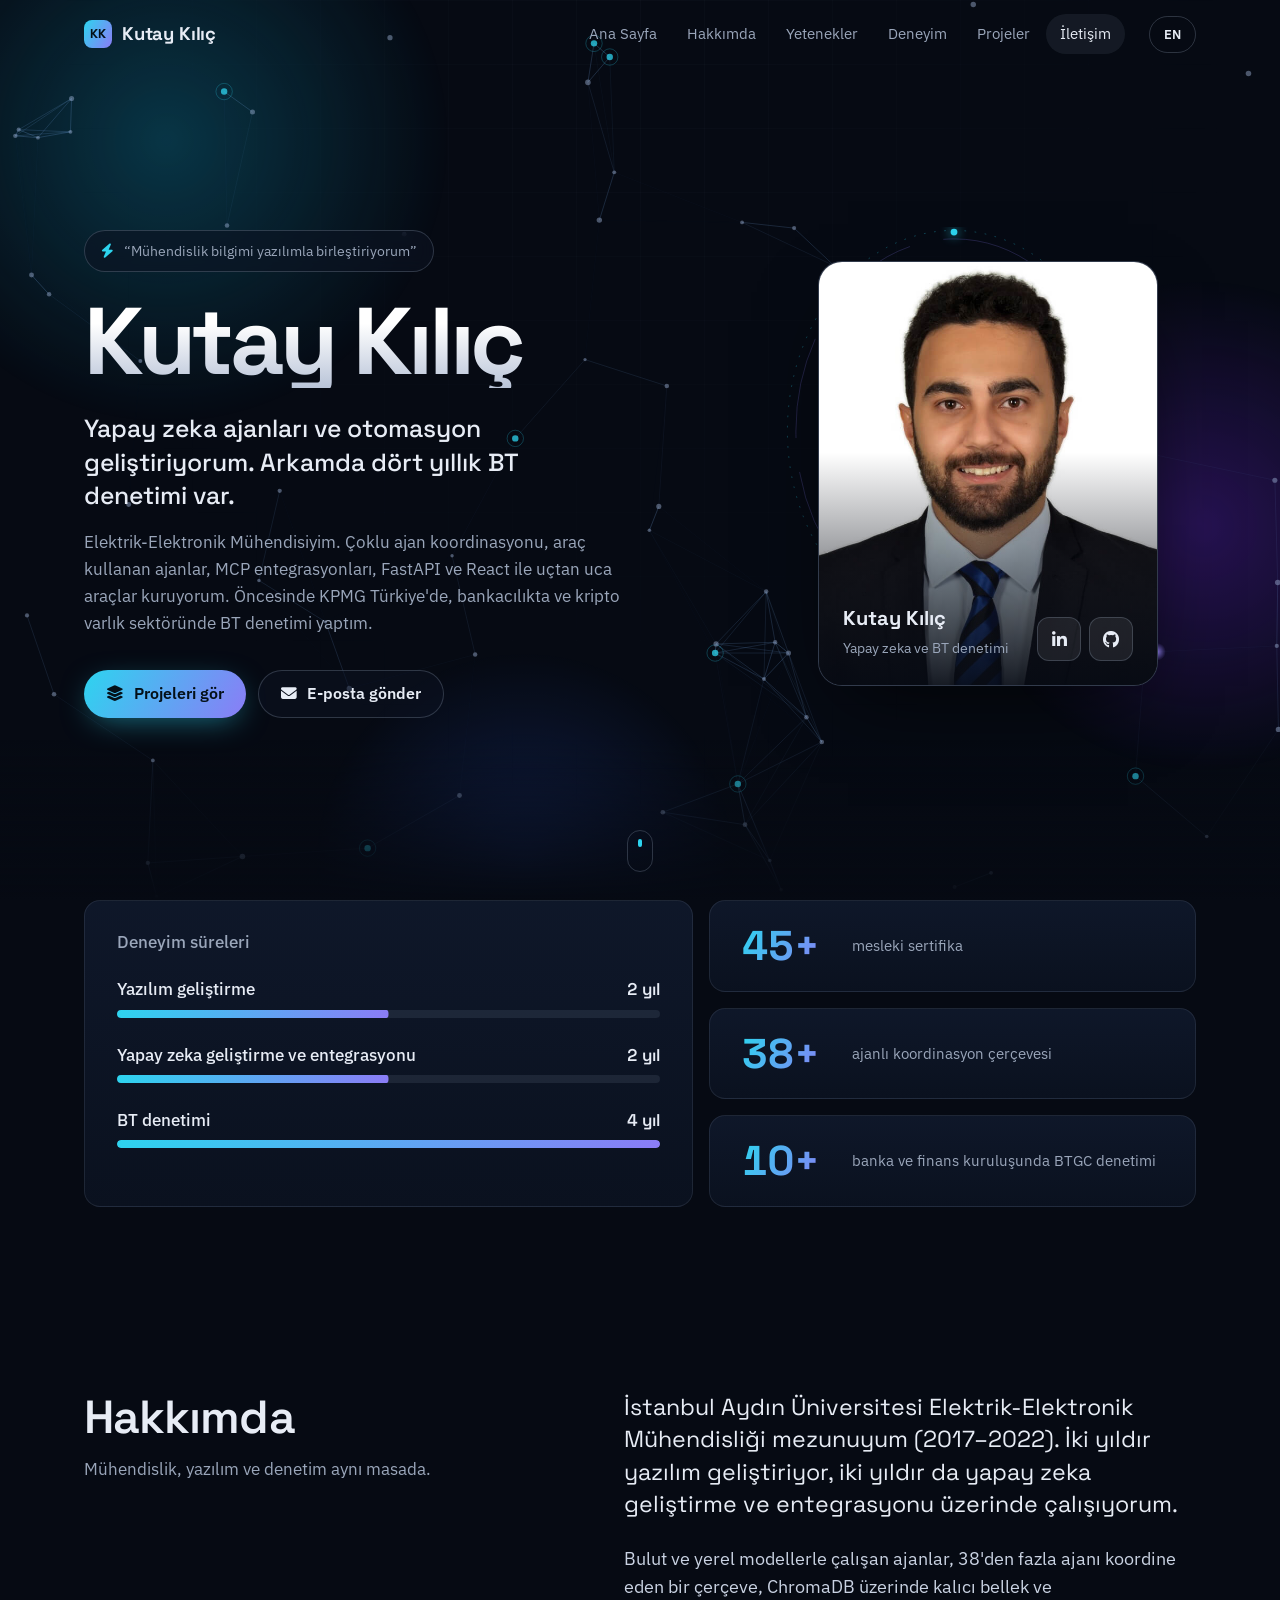
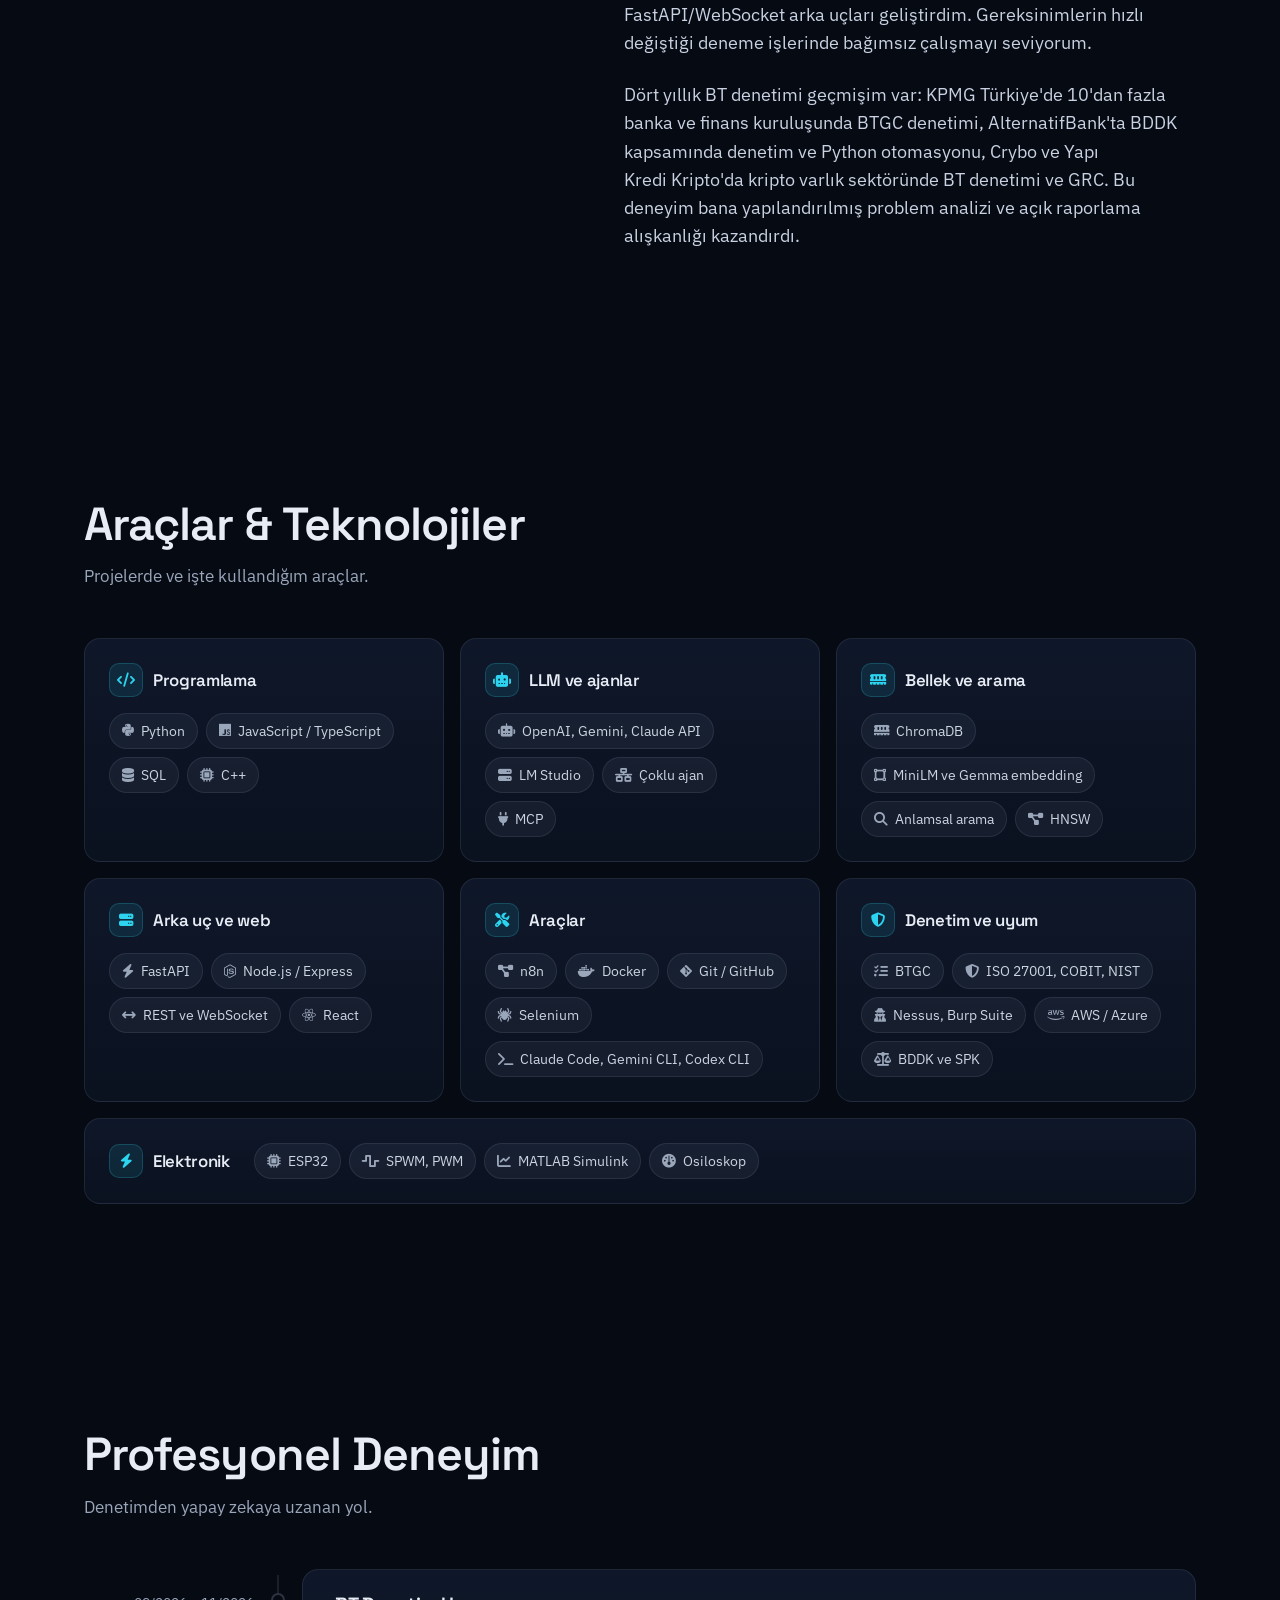
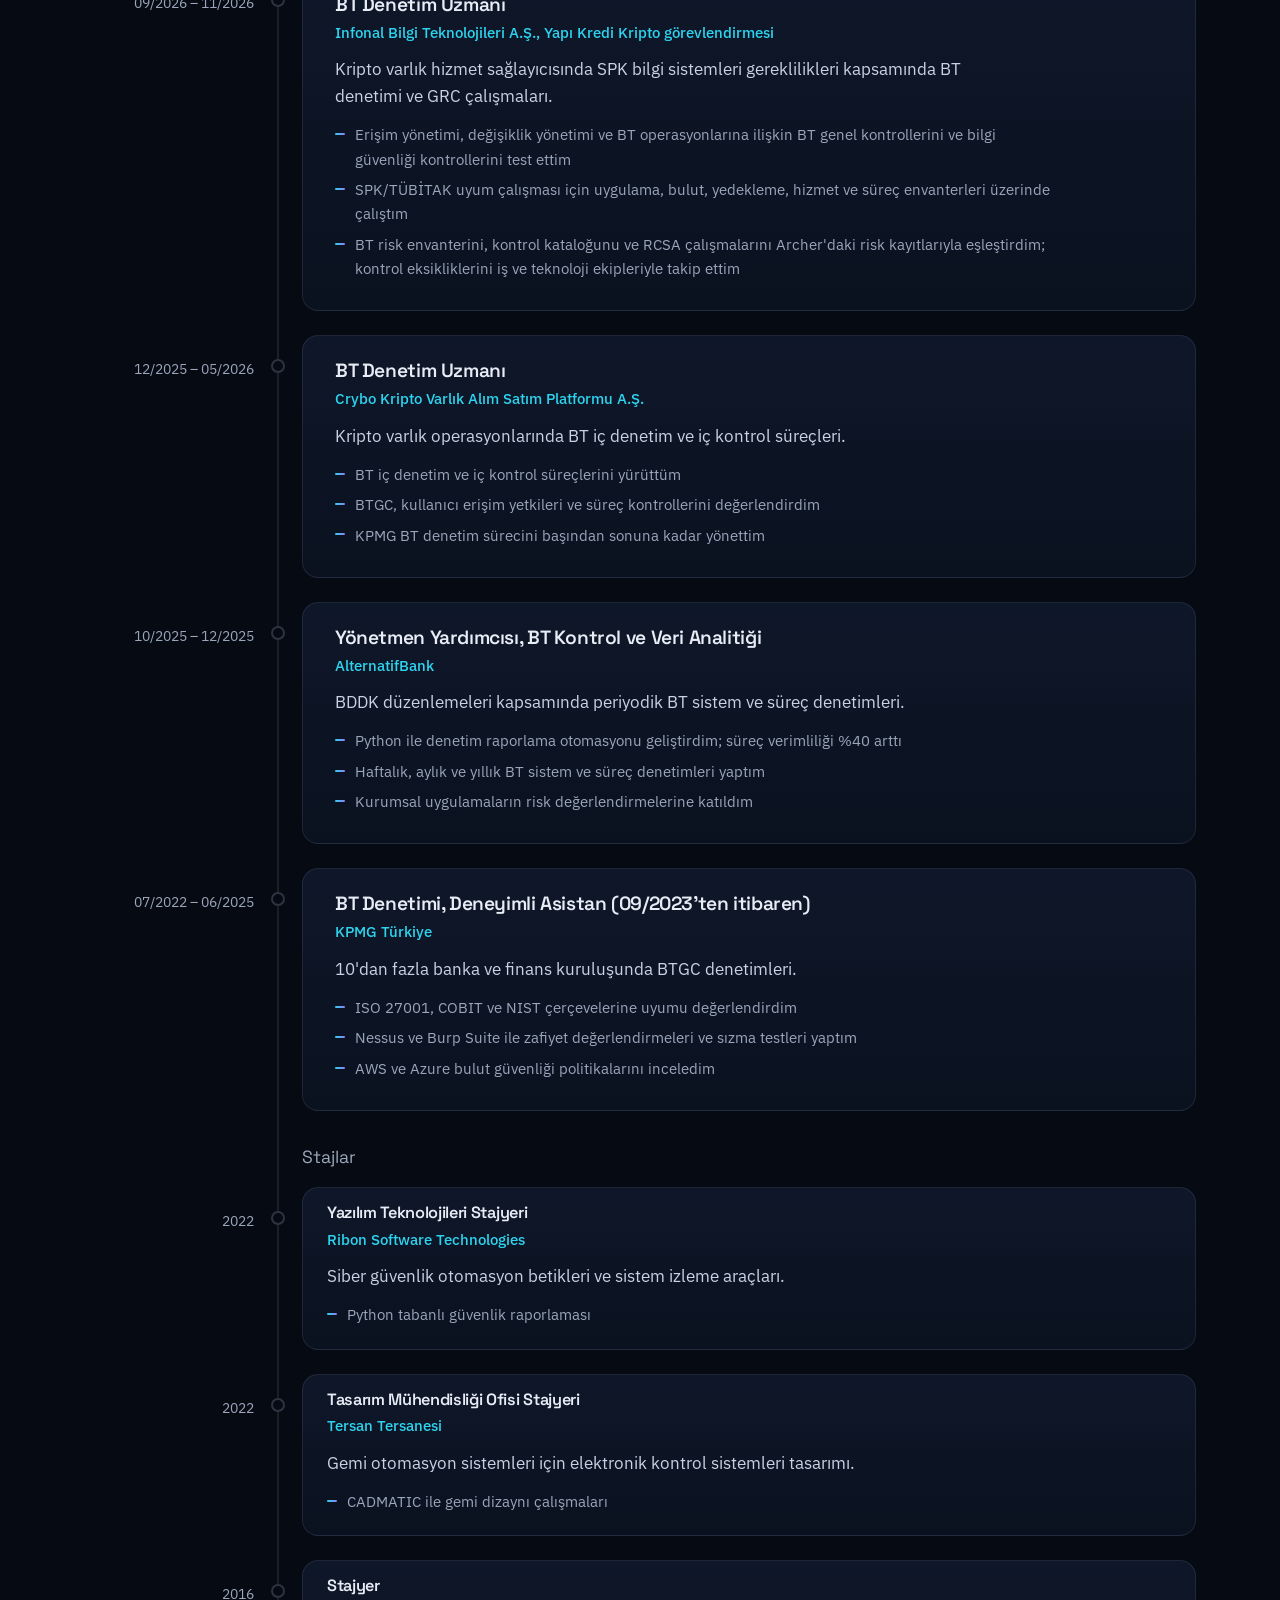
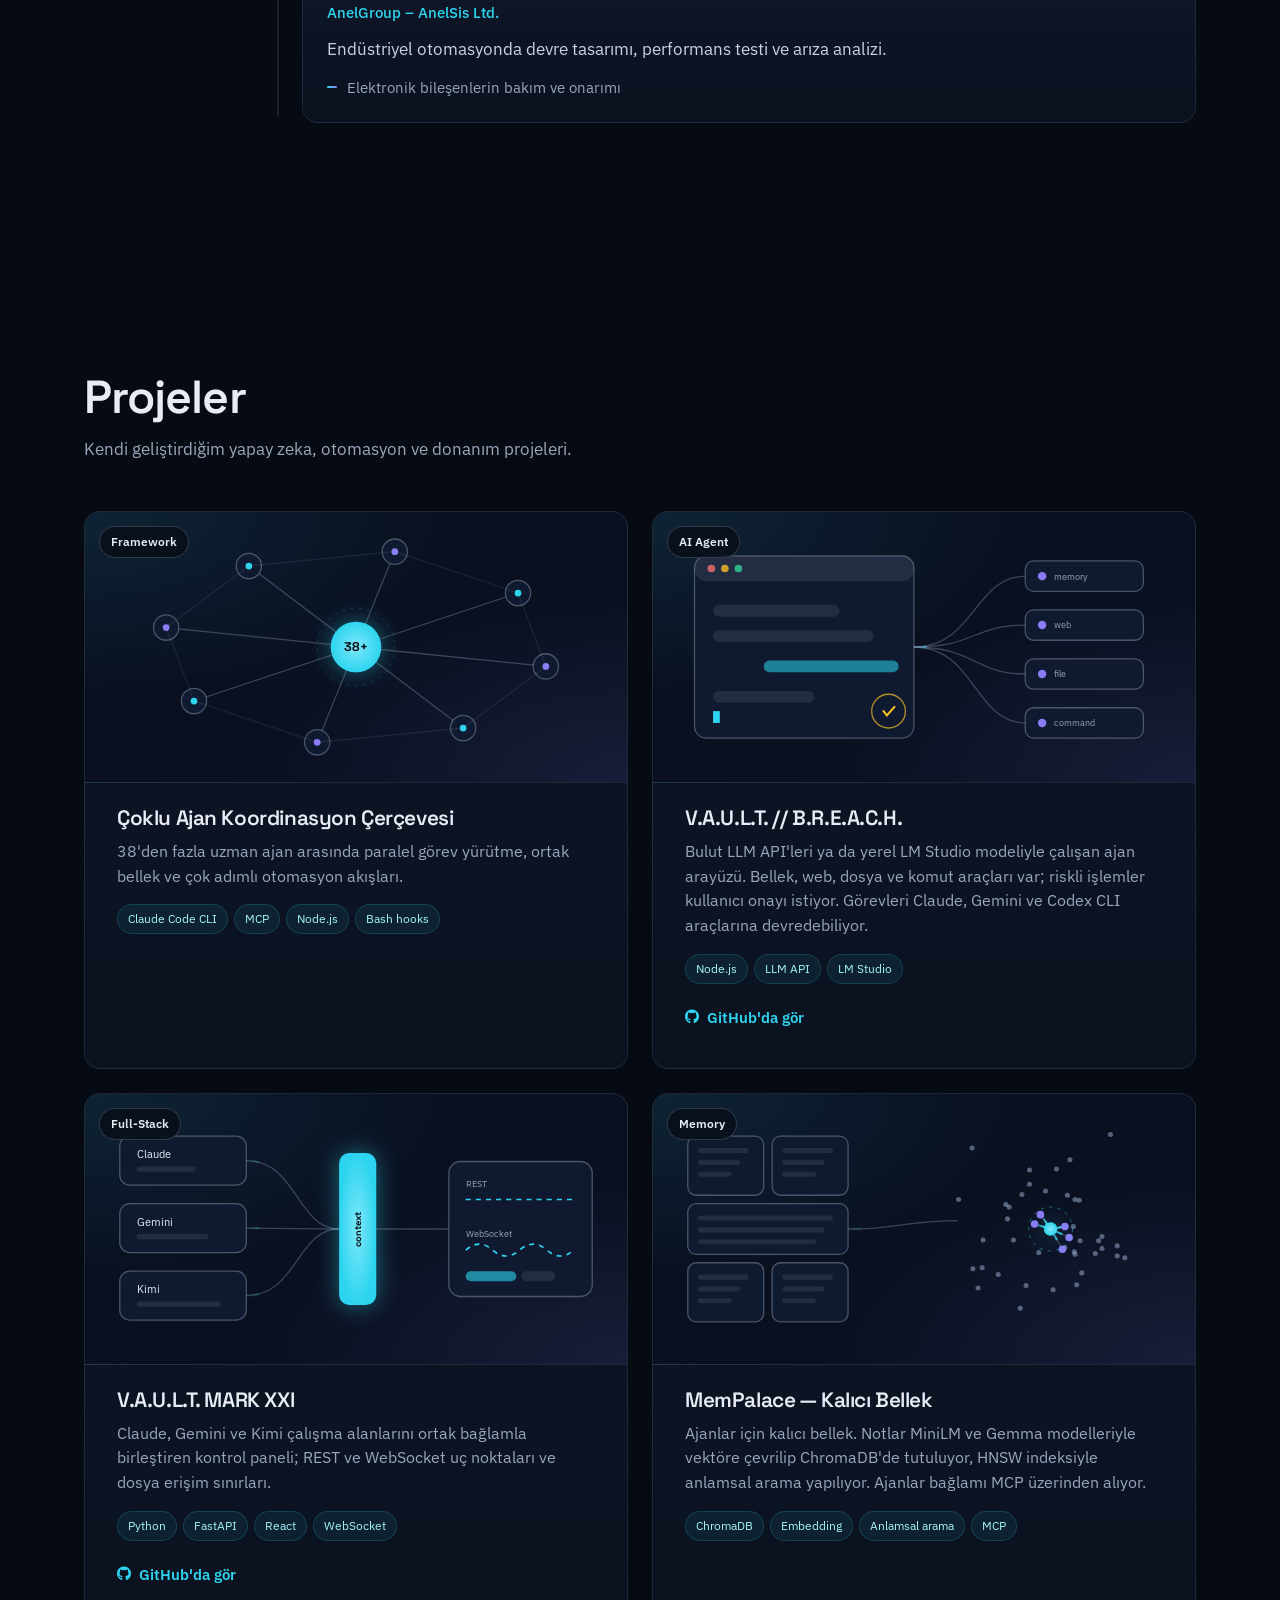
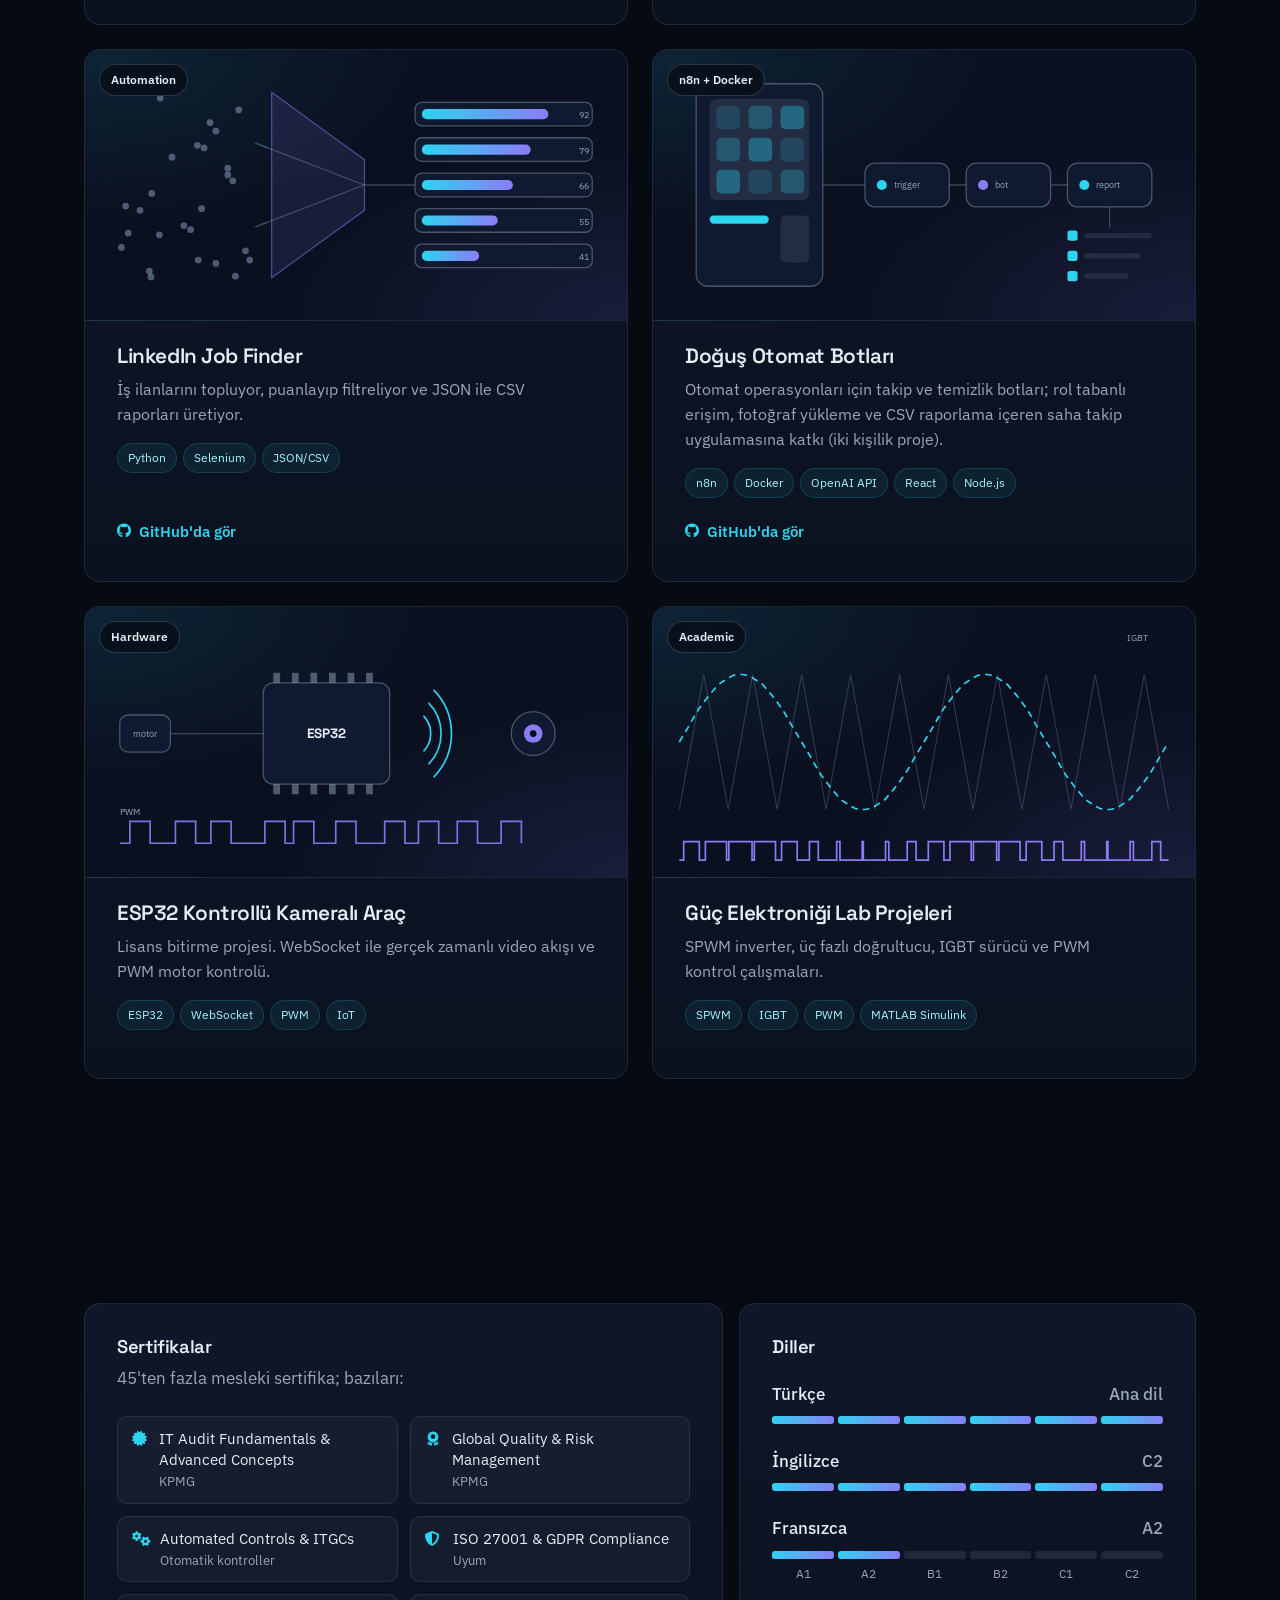
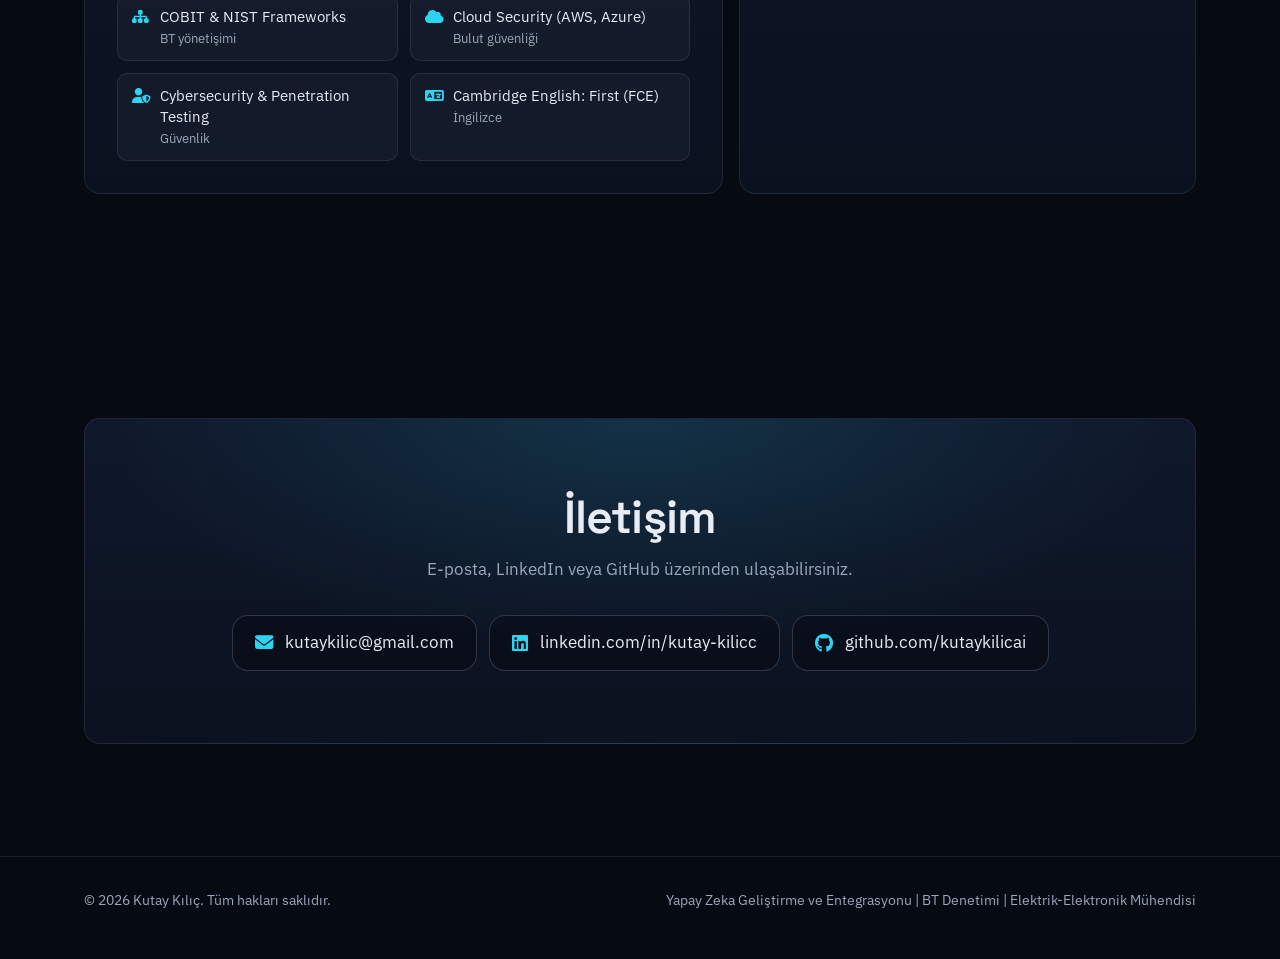
==== index.html @ 40520e1c "Portfolyo görsel olarak yenilendi: ajan ağı arka planı, proje diyagramları, yeni tipografi ve animas" ====
<!DOCTYPE html>
<html lang="tr">
<head>
  <meta charset="UTF-8">
  <meta name="viewport" content="width=device-width, initial-scale=1.0">
  <title>Kutay Kılıç | Yapay Zeka Geliştirme ve BT Denetimi</title>
  <meta name="description" content="Kutay Kılıç, Elektrik-Elektronik Mühendisi. Yapay zeka geliştirme ve entegrasyonu, çoklu ajan araçları, Python ve FastAPI, dört yıl BT denetimi.">
  <meta name="author" content="Kutay Kılıç">
  <meta property="og:type" content="website">
  <meta property="og:title" content="Kutay Kılıç | Yapay Zeka Geliştirme ve BT Denetimi">
  <meta property="og:description" content="Kutay Kılıç, Elektrik-Elektronik Mühendisi. Yapay zeka geliştirme ve entegrasyonu, çoklu ajan araçları, Python ve FastAPI, dört yıl BT denetimi.">
  <meta property="og:url" content="https://kutaykilicai.github.io/Kutay-portfolio.github.io/">
  <meta property="og:image" content="https://kutaykilicai.github.io/Kutay-portfolio.github.io/profile.jpg">
  <meta name="theme-color" content="#060a13">
  <link rel="alternate" hreflang="en" href="en.html">
  <link rel="icon" href="profile.jpg">
  <link rel="preconnect" href="https://fonts.googleapis.com">
  <link rel="preconnect" href="https://fonts.gstatic.com" crossorigin>
  <link rel="preconnect" href="https://cdnjs.cloudflare.com" crossorigin>
  <link href="https://fonts.googleapis.com/css2?family=IBM+Plex+Sans:wght@400;500;600&family=Space+Grotesk:wght@500;600;700&display=swap" rel="stylesheet">
  <link href="https://cdnjs.cloudflare.com/ajax/libs/font-awesome/6.4.0/css/all.min.css" rel="stylesheet">
  <link rel="stylesheet" href="style.css">
</head>
<body id="home">
  <a class="skip" href="#main">İçeriğe geç</a>
  <svg width="0" height="0" style="position:absolute" aria-hidden="true" focusable="false"><defs>
<linearGradient id="pg" x1="0" x2="1"><stop offset="0" stop-color="#2dd4ef" stop-opacity="0"/><stop offset=".6" stop-color="#2dd4ef"/><stop offset="1" stop-color="#8b7cf6"/></linearGradient>
<radialGradient id="hg"><stop offset="0" stop-color="#7ee8fa"/><stop offset="1" stop-color="#2dd4ef"/></radialGradient>
<linearGradient id="bg2" x1="0" x2="1"><stop offset="0" stop-color="#2dd4ef"/><stop offset="1" stop-color="#8b7cf6"/></linearGradient>
</defs></svg>
  <div class="preloader" id="preloader" aria-hidden="true">
    <div class="preloader-inner">
      <svg viewBox="0 0 72 72"><defs><linearGradient id="plg" x1="0" x2="1"><stop offset="0" stop-color="#2dd4ef"/><stop offset="1" stop-color="#8b7cf6"/></linearGradient></defs><circle class="track" cx="36" cy="36" r="30"/><circle class="arc" cx="36" cy="36" r="30"/></svg>
      <span class="preloader-text">Kutay Kılıç</span>
    </div>
  </div>
  <div class="aurora-bg" aria-hidden="true"><div class="aurora-blob blob-1"></div><div class="aurora-blob blob-2"></div><div class="aurora-blob blob-3"></div></div>
  <div class="grid-bg" aria-hidden="true"></div>

  <nav class="navbar" id="navbar" aria-label="Menü">
    <div class="container nav-inner">
      <a href="#home" class="nav-logo"><span class="mark" aria-hidden="true">KK</span>Kutay Kılıç</a>
      <ul class="nav-links">
          <li><a href="#home" class="nav-link active">Ana Sayfa</a></li>
          <li><a href="#about" class="nav-link">Hakkımda</a></li>
          <li><a href="#skills" class="nav-link">Yetenekler</a></li>
          <li><a href="#experience" class="nav-link">Deneyim</a></li>
          <li><a href="#projects" class="nav-link">Projeler</a></li>
          <li><a href="#contact" class="nav-link">İletişim</a></li>
      </ul>
      <a href="en.html" class="lang-switch" lang="en">EN</a>
      <button class="nav-toggle" id="navToggle" aria-label="Menü" aria-expanded="false"><span></span><span></span><span></span></button>
    </div>
  </nav>

  <main id="main">
  <section class="hero" id="hero">
    <canvas id="net" aria-hidden="true"></canvas>
    <div class="container hero-grid">
      <div class="hero-left">
        <p class="hero-quote enter" style="--d:1"><i class="fas fa-bolt" aria-hidden="true"></i>“Mühendislik bilgimi yazılımla birleştiriyorum”</p>
        <h1 class="enter" style="--d:2"><span class="name-line">Kutay Kılıç</span></h1>
        <p class="hero-sub enter" style="--d:3">Yapay zeka ajanları ve otomasyon geliştiriyorum. Arkamda dört yıllık BT denetimi var.</p>
        <p class="hero-desc enter" style="--d:4">Elektrik-Elektronik Mühendisiyim. Çoklu ajan koordinasyonu, araç kullanan ajanlar, MCP entegrasyonları, FastAPI ve React ile uçtan uca araçlar kuruyorum. Öncesinde KPMG Türkiye&#x27;de, bankacılıkta ve kripto varlık sektöründe BT denetimi yaptım.</p>
        <div class="hero-buttons enter" style="--d:5">
          <a href="#projects" class="btn btn-primary"><i class="fas fa-layer-group" aria-hidden="true"></i>Projeleri gör</a>
          <a href="mailto:kutaykilic@gmail.com" class="btn btn-outline"><i class="fas fa-envelope" aria-hidden="true"></i>E-posta gönder</a>
        </div>
      </div>
      <div class="hero-right enter" style="--d:3">
        <div class="profile">
          <svg class="orbit" viewBox="0 0 400 480" preserveAspectRatio="none" aria-hidden="true">
            <ellipse class="o1" cx="200" cy="240" rx="196" ry="236" fill="none"/>
            <ellipse class="o2" cx="200" cy="240" rx="186" ry="226" fill="none" stroke-width="1"/>
            <g class="dotg"><circle class="dot" cx="200" cy="6" r="4"/></g>
            <g class="dotg2"><circle class="dot" cx="200" cy="472" r="3.5"/></g>
          </svg>
          <div class="profile-card">
            <img src="profile.jpg" alt="Kutay Kılıç" width="800" height="800" fetchpriority="high">
            <div class="profile-meta">
              <div><strong>Kutay Kılıç</strong><span>Yapay zeka ve BT denetimi</span></div>
              <div class="profile-links">
                <a class="icon-btn" href="https://www.linkedin.com/in/kutay-kilicc" target="_blank" rel="noopener" aria-label="LinkedIn"><i class="fab fa-linkedin-in" aria-hidden="true"></i></a>
                <a class="icon-btn" href="https://github.com/kutaykilicai" target="_blank" rel="noopener" aria-label="GitHub"><i class="fab fa-github" aria-hidden="true"></i></a>
              </div>
            </div>
          </div>
        </div>
      </div>
    </div>
    <span class="scroll-cue" aria-hidden="true"></span>
  </section>

  <section class="metrics" aria-label="Deneyim süreleri">
    <div class="container metrics-grid">
      <div class="card durations spot" data-reveal>
        <h3>Deneyim süreleri</h3>
          <div class="dur"><span class="dur-label">Yazılım geliştirme</span><span class="dur-val">2 yıl</span><div class="dur-bar"><i style="--v:0.5"></i></div></div>
          <div class="dur"><span class="dur-label">Yapay zeka geliştirme ve entegrasyonu</span><span class="dur-val">2 yıl</span><div class="dur-bar"><i style="--v:0.5"></i></div></div>
          <div class="dur"><span class="dur-label">BT denetimi</span><span class="dur-val">4 yıl</span><div class="dur-bar"><i style="--v:1"></i></div></div>
      </div>
      <div class="counters">
        <div class="card counter spot" data-reveal style="--i:1"><b><span data-count="45">45</span>+</b><span>mesleki sertifika</span></div>
        <div class="card counter spot" data-reveal style="--i:2"><b><span data-count="38">38</span>+</b><span>ajanlı koordinasyon çerçevesi</span></div>
        <div class="card counter spot" data-reveal style="--i:3"><b><span data-count="10">10</span>+</b><span>banka ve finans kuruluşunda BTGC denetimi</span></div>
      </div>
    </div>
  </section>

  <section id="about" class="section">
    <div class="container about-grid">
      <div class="section-head" data-reveal><h2 class="section-title">Hakkımda</h2><p class="section-subtitle">Mühendislik, yazılım ve denetim aynı masada.</p></div>
      <div class="about-text" data-reveal style="--i:1">
          <p>İstanbul Aydın Üniversitesi Elektrik-Elektronik Mühendisliği mezunuyum (2017–2022). İki yıldır yazılım geliştiriyor, iki yıldır da yapay zeka geliştirme ve entegrasyonu üzerinde çalışıyorum.</p>
          <p>Bulut ve yerel modellerle çalışan ajanlar, 38&#x27;den fazla ajanı koordine eden bir çerçeve, ChromaDB üzerinde kalıcı bellek ve FastAPI/WebSocket arka uçları geliştirdim. Gereksinimlerin hızlı değiştiği deneme işlerinde bağımsız çalışmayı seviyorum.</p>
          <p>Dört yıllık BT denetimi geçmişim var: KPMG Türkiye&#x27;de 10&#x27;dan fazla banka ve finans kuruluşunda BTGC denetimi, AlternatifBank&#x27;ta BDDK kapsamında denetim ve Python otomasyonu, Crybo ve Yapı Kredi Kripto&#x27;da kripto varlık sektöründe BT denetimi ve GRC. Bu deneyim bana yapılandırılmış problem analizi ve açık raporlama alışkanlığı kazandırdı.</p>
      </div>
    </div>
  </section>

  <section id="skills" class="section">
    <div class="container">
      <div class="section-head" data-reveal><h2 class="section-title">Araçlar &amp; Teknolojiler</h2><p class="section-subtitle">Projelerde ve işte kullandığım araçlar.</p></div>
      <div class="skill-groups">
        <div class="card skill-group spot" data-reveal style="--i:0"><h3><i class="fas fa-code" aria-hidden="true"></i>Programlama</h3><div class="chips"><span class="chip"><i class="fab fa-python" aria-hidden="true"></i>Python</span><span class="chip"><i class="fab fa-js" aria-hidden="true"></i>JavaScript / TypeScript</span><span class="chip"><i class="fas fa-database" aria-hidden="true"></i>SQL</span><span class="chip"><i class="fas fa-microchip" aria-hidden="true"></i>C++</span></div></div>
        <div class="card skill-group spot" data-reveal style="--i:1"><h3><i class="fas fa-robot" aria-hidden="true"></i>LLM ve ajanlar</h3><div class="chips"><span class="chip"><i class="fas fa-robot" aria-hidden="true"></i>OpenAI, Gemini, Claude API</span><span class="chip"><i class="fas fa-server" aria-hidden="true"></i>LM Studio</span><span class="chip"><i class="fas fa-network-wired" aria-hidden="true"></i>Çoklu ajan</span><span class="chip"><i class="fas fa-plug" aria-hidden="true"></i>MCP</span></div></div>
        <div class="card skill-group spot" data-reveal style="--i:2"><h3><i class="fas fa-memory" aria-hidden="true"></i>Bellek ve arama</h3><div class="chips"><span class="chip"><i class="fas fa-memory" aria-hidden="true"></i>ChromaDB</span><span class="chip"><i class="fas fa-vector-square" aria-hidden="true"></i>MiniLM ve Gemma embedding</span><span class="chip"><i class="fas fa-magnifying-glass" aria-hidden="true"></i>Anlamsal arama</span><span class="chip"><i class="fas fa-diagram-project" aria-hidden="true"></i>HNSW</span></div></div>
        <div class="card skill-group spot" data-reveal style="--i:0"><h3><i class="fas fa-server" aria-hidden="true"></i>Arka uç ve web</h3><div class="chips"><span class="chip"><i class="fas fa-bolt" aria-hidden="true"></i>FastAPI</span><span class="chip"><i class="fab fa-node-js" aria-hidden="true"></i>Node.js / Express</span><span class="chip"><i class="fas fa-arrows-left-right" aria-hidden="true"></i>REST ve WebSocket</span><span class="chip"><i class="fab fa-react" aria-hidden="true"></i>React</span></div></div>
        <div class="card skill-group spot" data-reveal style="--i:1"><h3><i class="fas fa-screwdriver-wrench" aria-hidden="true"></i>Araçlar</h3><div class="chips"><span class="chip"><i class="fas fa-diagram-project" aria-hidden="true"></i>n8n</span><span class="chip"><i class="fab fa-docker" aria-hidden="true"></i>Docker</span><span class="chip"><i class="fab fa-git-alt" aria-hidden="true"></i>Git / GitHub</span><span class="chip"><i class="fas fa-spider" aria-hidden="true"></i>Selenium</span><span class="chip"><i class="fas fa-terminal" aria-hidden="true"></i>Claude Code, Gemini CLI, Codex CLI</span></div></div>
        <div class="card skill-group spot" data-reveal style="--i:2"><h3><i class="fas fa-shield-halved" aria-hidden="true"></i>Denetim ve uyum</h3><div class="chips"><span class="chip"><i class="fas fa-list-check" aria-hidden="true"></i>BTGC</span><span class="chip"><i class="fas fa-shield-halved" aria-hidden="true"></i>ISO 27001, COBIT, NIST</span><span class="chip"><i class="fas fa-user-secret" aria-hidden="true"></i>Nessus, Burp Suite</span><span class="chip"><i class="fab fa-aws" aria-hidden="true"></i>AWS / Azure</span><span class="chip"><i class="fas fa-scale-balanced" aria-hidden="true"></i>BDDK ve SPK</span></div></div>
        <div class="card skill-group spot" data-reveal style="--i:0"><h3><i class="fas fa-bolt" aria-hidden="true"></i>Elektronik</h3><div class="chips"><span class="chip"><i class="fas fa-microchip" aria-hidden="true"></i>ESP32</span><span class="chip"><i class="fas fa-wave-square" aria-hidden="true"></i>SPWM, PWM</span><span class="chip"><i class="fas fa-chart-line" aria-hidden="true"></i>MATLAB Simulink</span><span class="chip"><i class="fas fa-gauge" aria-hidden="true"></i>Osiloskop</span></div></div>
      </div>
    </div>
  </section>

  <section id="experience" class="section">
    <div class="container">
      <div class="section-head" data-reveal><h2 class="section-title">Profesyonel Deneyim</h2><p class="section-subtitle">Denetimden yapay zekaya uzanan yol.</p></div>
      <div class="timeline">
        <div class="tl-line" aria-hidden="true"><i></i></div>
        <div class="tl-item" data-reveal>
          <div class="tl-date">09/2026 – 11/2026</div><div class="tl-dot" aria-hidden="true"></div>
          <article class="card tl-card spot"><h3>BT Denetim Uzmanı</h3><p class="tl-company">Infonal Bilgi Teknolojileri A.Ş., Yapı Kredi Kripto görevlendirmesi</p><p class="tl-desc">Kripto varlık hizmet sağlayıcısında SPK bilgi sistemleri gereklilikleri kapsamında BT denetimi ve GRC çalışmaları.</p><ul><li>Erişim yönetimi, değişiklik yönetimi ve BT operasyonlarına ilişkin BT genel kontrollerini ve bilgi güvenliği kontrollerini test ettim</li><li>SPK/TÜBİTAK uyum çalışması için uygulama, bulut, yedekleme, hizmet ve süreç envanterleri üzerinde çalıştım</li><li>BT risk envanterini, kontrol kataloğunu ve RCSA çalışmalarını Archer&#x27;daki risk kayıtlarıyla eşleştirdim; kontrol eksikliklerini iş ve teknoloji ekipleriyle takip ettim</li></ul></article>
        </div>
        <div class="tl-item" data-reveal>
          <div class="tl-date">12/2025 – 05/2026</div><div class="tl-dot" aria-hidden="true"></div>
          <article class="card tl-card spot"><h3>BT Denetim Uzmanı</h3><p class="tl-company">Crybo Kripto Varlık Alım Satım Platformu A.Ş.</p><p class="tl-desc">Kripto varlık operasyonlarında BT iç denetim ve iç kontrol süreçleri.</p><ul><li>BT iç denetim ve iç kontrol süreçlerini yürüttüm</li><li>BTGC, kullanıcı erişim yetkileri ve süreç kontrollerini değerlendirdim</li><li>KPMG BT denetim sürecini başından sonuna kadar yönettim</li></ul></article>
        </div>
        <div class="tl-item" data-reveal>
          <div class="tl-date">10/2025 – 12/2025</div><div class="tl-dot" aria-hidden="true"></div>
          <article class="card tl-card spot"><h3>Yönetmen Yardımcısı, BT Kontrol ve Veri Analitiği</h3><p class="tl-company">AlternatifBank</p><p class="tl-desc">BDDK düzenlemeleri kapsamında periyodik BT sistem ve süreç denetimleri.</p><ul><li>Python ile denetim raporlama otomasyonu geliştirdim; süreç verimliliği %40 arttı</li><li>Haftalık, aylık ve yıllık BT sistem ve süreç denetimleri yaptım</li><li>Kurumsal uygulamaların risk değerlendirmelerine katıldım</li></ul></article>
        </div>
        <div class="tl-item" data-reveal>
          <div class="tl-date">07/2022 – 06/2025</div><div class="tl-dot" aria-hidden="true"></div>
          <article class="card tl-card spot"><h3>BT Denetimi, Deneyimli Asistan (09/2023&#x27;ten itibaren)</h3><p class="tl-company">KPMG Türkiye</p><p class="tl-desc">10&#x27;dan fazla banka ve finans kuruluşunda BTGC denetimleri.</p><ul><li>ISO 27001, COBIT ve NIST çerçevelerine uyumu değerlendirdim</li><li>Nessus ve Burp Suite ile zafiyet değerlendirmeleri ve sızma testleri yaptım</li><li>AWS ve Azure bulut güvenliği politikalarını inceledim</li></ul></article>
        </div>
        <p class="tl-group" data-reveal>Stajlar</p>
        <div class="tl-item minor" data-reveal>
          <div class="tl-date">2022</div><div class="tl-dot" aria-hidden="true"></div>
          <article class="card tl-card spot"><h3>Yazılım Teknolojileri Stajyeri</h3><p class="tl-company">Ribon Software Technologies</p><p class="tl-desc">Siber güvenlik otomasyon betikleri ve sistem izleme araçları.</p><ul><li>Python tabanlı güvenlik raporlaması</li></ul></article>
        </div>
        <div class="tl-item minor" data-reveal>
          <div class="tl-date">2022</div><div class="tl-dot" aria-hidden="true"></div>
          <article class="card tl-card spot"><h3>Tasarım Mühendisliği Ofisi Stajyeri</h3><p class="tl-company">Tersan Tersanesi</p><p class="tl-desc">Gemi otomasyon sistemleri için elektronik kontrol sistemleri tasarımı.</p><ul><li>CADMATIC ile gemi dizaynı çalışmaları</li></ul></article>
        </div>
        <div class="tl-item minor" data-reveal>
          <div class="tl-date">2016</div><div class="tl-dot" aria-hidden="true"></div>
          <article class="card tl-card spot"><h3>Stajyer</h3><p class="tl-company">AnelGroup – AnelSis Ltd.</p><p class="tl-desc">Endüstriyel otomasyonda devre tasarımı, performans testi ve arıza analizi.</p><ul><li>Elektronik bileşenlerin bakım ve onarımı</li></ul></article>
        </div>
      </div>
    </div>
  </section>

  <section id="projects" class="section">
    <div class="container">
      <div class="section-head" data-reveal><h2 class="section-title">Projeler</h2><p class="section-subtitle">Kendi geliştirdiğim yapay zeka, otomasyon ve donanım projeleri.</p></div>
      <div class="projects-grid">
        <article class="card project-card spot" data-reveal style="--i:0">
          <div class="project-visual"><svg viewBox="0 0 640 320" aria-hidden="true" focusable="false"><path class="dg-line" d="M320 160 L545 183"/><path class="dg-pulse" d="M320 160 L545 183" style="animation-delay:0.0s"/><path class="dg-line" d="M320 160 L447 256"/><path class="dg-pulse" d="M320 160 L447 256" style="animation-delay:0.4s"/><path class="dg-line" d="M320 160 L274 273"/><path class="dg-pulse" d="M320 160 L274 273" style="animation-delay:0.8s"/><path class="dg-line" d="M320 160 L128 224"/><path class="dg-pulse" d="M320 160 L128 224" style="animation-delay:1.2000000000000002s"/><path class="dg-line" d="M320 160 L95 137"/><path class="dg-pulse" d="M320 160 L95 137" style="animation-delay:1.6s"/><path class="dg-line" d="M320 160 L193 64"/><path class="dg-pulse" d="M320 160 L193 64" style="animation-delay:2.0s"/><path class="dg-line" d="M320 160 L366 47"/><path class="dg-pulse" d="M320 160 L366 47" style="animation-delay:2.4000000000000004s"/><path class="dg-line" d="M320 160 L512 96"/><path class="dg-pulse" d="M320 160 L512 96" style="animation-delay:2.8000000000000003s"/><circle class="dg-node" cx="545" cy="183" r="15"/><circle class="dg-acc2 dg-blink" style="animation-delay:0.0s" cx="545" cy="183" r="4"/><circle class="dg-node" cx="447" cy="256" r="15"/><circle class="dg-acc dg-blink" style="animation-delay:0.3s" cx="447" cy="256" r="4"/><circle class="dg-node" cx="274" cy="273" r="15"/><circle class="dg-acc2 dg-blink" style="animation-delay:0.6s" cx="274" cy="273" r="4"/><circle class="dg-node" cx="128" cy="224" r="15"/><circle class="dg-acc dg-blink" style="animation-delay:0.8999999999999999s" cx="128" cy="224" r="4"/><circle class="dg-node" cx="95" cy="137" r="15"/><circle class="dg-acc2 dg-blink" style="animation-delay:1.2s" cx="95" cy="137" r="4"/><circle class="dg-node" cx="193" cy="64" r="15"/><circle class="dg-acc dg-blink" style="animation-delay:1.5s" cx="193" cy="64" r="4"/><circle class="dg-node" cx="366" cy="47" r="15"/><circle class="dg-acc2 dg-blink" style="animation-delay:1.7999999999999998s" cx="366" cy="47" r="4"/><circle class="dg-node" cx="512" cy="96" r="15"/><circle class="dg-acc dg-blink" style="animation-delay:2.1s" cx="512" cy="96" r="4"/><path class="dg-line" style="opacity:.35" d="M545 183 L447 256"/><path class="dg-line" style="opacity:.35" d="M447 256 L274 273"/><path class="dg-line" style="opacity:.35" d="M274 273 L128 224"/><path class="dg-line" style="opacity:.35" d="M128 224 L95 137"/><path class="dg-line" style="opacity:.35" d="M95 137 L193 64"/><path class="dg-line" style="opacity:.35" d="M193 64 L366 47"/><path class="dg-line" style="opacity:.35" d="M366 47 L512 96"/><path class="dg-line" style="opacity:.35" d="M512 96 L545 183"/><circle cx="320" cy="160" r="46" fill="none" stroke="rgba(45,212,239,.25)" stroke-dasharray="3 7" class="dg-spin"/><circle class="dg-hub" cx="320" cy="160" r="30"/><text x="320" y="165" text-anchor="middle" font-family="Space Grotesk" font-weight="700" font-size="15" fill="#041018">38+</text></svg><span class="project-badge">Framework</span></div>
          <div class="project-body"><h3>Çoklu Ajan Koordinasyon Çerçevesi</h3><p>38&#x27;den fazla uzman ajan arasında paralel görev yürütme, ortak bellek ve çok adımlı otomasyon akışları.</p><div class="project-tags"><span>Claude Code CLI</span><span>MCP</span><span>Node.js</span><span>Bash hooks</span></div></div>
        </article>
        <article class="card project-card spot" data-reveal style="--i:1">
          <div class="project-visual"><svg viewBox="0 0 640 320" aria-hidden="true" focusable="false"><rect x="48" y="52" width="260" height="216" rx="14" class="dg-node"/><rect x="48" y="52" width="260" height="30" rx="14" class="dg-soft"/><circle cx="68" cy="67" r="4.5" fill="#f87171" opacity=".8"/><circle cx="84" cy="67" r="4.5" fill="#fbbf24" opacity=".8"/><circle cx="100" cy="67" r="4.5" fill="#34d399" opacity=".8"/><rect x="70" y="110" width="150" height="14" rx="7" class="dg-soft" opacity="1"/><rect x="70" y="140" width="190" height="14" rx="7" class="dg-soft" opacity="1"/><rect x="130" y="176" width="160" height="14" rx="7" class="dg-acc" opacity=".55"/><rect x="70" y="212" width="120" height="14" rx="7" class="dg-soft" opacity="1"/><rect x="70" y="236" width="8" height="14" class="dg-acc dg-blink"/><path class="dg-line" d="M308 160 C 380 160, 380 76, 440 76"/><path class="dg-pulse" d="M308 160 C 380 160, 380 76, 440 76" style="animation-delay:0.0s"/><rect x="440" y="58" width="140" height="36" rx="10" class="dg-node"/><circle cx="460" cy="76" r="5" class="dg-acc2"/><text class="dg-text" x="474" y="80">memory</text><path class="dg-line" d="M308 160 C 380 160, 380 134, 440 134"/><path class="dg-pulse" d="M308 160 C 380 160, 380 134, 440 134" style="animation-delay:0.5s"/><rect x="440" y="116" width="140" height="36" rx="10" class="dg-node"/><circle cx="460" cy="134" r="5" class="dg-acc2"/><text class="dg-text" x="474" y="138">web</text><path class="dg-line" d="M308 160 C 380 160, 380 192, 440 192"/><path class="dg-pulse" d="M308 160 C 380 160, 380 192, 440 192" style="animation-delay:1.0s"/><rect x="440" y="174" width="140" height="36" rx="10" class="dg-node"/><circle cx="460" cy="192" r="5" class="dg-acc2"/><text class="dg-text" x="474" y="196">file</text><path class="dg-line" d="M308 160 C 380 160, 380 250, 440 250"/><path class="dg-pulse" d="M308 160 C 380 160, 380 250, 440 250" style="animation-delay:1.5s"/><rect x="440" y="232" width="140" height="36" rx="10" class="dg-node"/><circle cx="460" cy="250" r="5" class="dg-acc2"/><text class="dg-text" x="474" y="254">command</text><g transform="translate(278 236)"><circle r="20" fill="#0f1a30" stroke="rgba(251,191,36,.7)" stroke-width="1.5"/><path d="M-6 0 l4 5 l9 -10" stroke="#fbbf24" stroke-width="2.5" fill="none" stroke-linecap="round" class="dg-blink"/></g></svg><span class="project-badge">AI Agent</span></div>
          <div class="project-body"><h3>V.A.U.L.T. // B.R.E.A.C.H.</h3><p>Bulut LLM API&#x27;leri ya da yerel LM Studio modeliyle çalışan ajan arayüzü. Bellek, web, dosya ve komut araçları var; riskli işlemler kullanıcı onayı istiyor. Görevleri Claude, Gemini ve Codex CLI araçlarına devredebiliyor.</p><div class="project-tags"><span>Node.js</span><span>LLM API</span><span>LM Studio</span></div><a class="project-link" href="https://github.com/kutaykilicai/vault-breach" target="_blank" rel="noopener"><i class="fab fa-github" aria-hidden="true"></i>GitHub'da gör</a></div>
        </article>
        <article class="card project-card spot" data-reveal style="--i:0">
          <div class="project-visual"><svg viewBox="0 0 640 320" aria-hidden="true" focusable="false"><rect x="40" y="50" width="150" height="58" rx="12" class="dg-node"/><text class="dg-text" x="60" y="76" style="font-size:13px;fill:#e7ecf5">Claude</text><rect x="60" y="86" width="70" height="6" rx="3" class="dg-soft"/><path class="dg-line" d="M190 79 C 250 79, 250 160, 300 160"/><path class="dg-pulse" d="M190 79 C 250 79, 250 160, 300 160" style="animation-delay:0.0s"/><rect x="40" y="130" width="150" height="58" rx="12" class="dg-node"/><text class="dg-text" x="60" y="156" style="font-size:13px;fill:#e7ecf5">Gemini</text><rect x="60" y="166" width="85" height="6" rx="3" class="dg-soft"/><path class="dg-line" d="M190 159 C 250 159, 250 160, 300 160"/><path class="dg-pulse" d="M190 159 C 250 159, 250 160, 300 160" style="animation-delay:0.6s"/><rect x="40" y="210" width="150" height="58" rx="12" class="dg-node"/><text class="dg-text" x="60" y="236" style="font-size:13px;fill:#e7ecf5">Kimi</text><rect x="60" y="246" width="100" height="6" rx="3" class="dg-soft"/><path class="dg-line" d="M190 239 C 250 239, 250 160, 300 160"/><path class="dg-pulse" d="M190 239 C 250 239, 250 160, 300 160" style="animation-delay:1.2s"/><rect x="300" y="70" width="44" height="180" rx="12" class="dg-hub"/><text x="322" y="164" text-anchor="middle" font-family="Space Grotesk" font-weight="700" font-size="11" fill="#041018" transform="rotate(-90 322 160)">context</text><path class="dg-line" d="M344 160 L430 160"/><path class="dg-pulse" d="M344 160 L430 160" style="animation-delay:0.3s"/><rect x="430" y="80" width="170" height="160" rx="14" class="dg-node"/><text class="dg-text" x="450" y="110">REST</text><text class="dg-text" x="450" y="170">WebSocket</text><path class="dg-wave" d="M450 125 h130"/><path class="dg-wave" d="M450 185 q16 -14 32 0 t32 0 t32 0 t32 0" style="animation-duration:.9s"/><rect x="450" y="210" width="60" height="12" rx="6" class="dg-acc" opacity=".6"/><rect x="516" y="210" width="40" height="12" rx="6" class="dg-soft"/></svg><span class="project-badge">Full-Stack</span></div>
          <div class="project-body"><h3>V.A.U.L.T. MARK XXI</h3><p>Claude, Gemini ve Kimi çalışma alanlarını ortak bağlamla birleştiren kontrol paneli; REST ve WebSocket uç noktaları ve dosya erişim sınırları.</p><div class="project-tags"><span>Python</span><span>FastAPI</span><span>React</span><span>WebSocket</span></div><a class="project-link" href="https://github.com/kutaykilicai/V.A.U.L.T" target="_blank" rel="noopener"><i class="fab fa-github" aria-hidden="true"></i>GitHub'da gör</a></div>
        </article>
        <article class="card project-card spot" data-reveal style="--i:1">
          <div class="project-visual"><svg viewBox="0 0 640 320" aria-hidden="true" focusable="false"><rect x="40" y="50" width="90" height="70" rx="10" class="dg-node"/><rect x="52" y="64" width="60" height="6" rx="3" class="dg-soft"/><rect x="52" y="78" width="50" height="6" rx="3" class="dg-soft"/><rect x="52" y="92" width="40" height="6" rx="3" class="dg-soft"/><rect x="140" y="50" width="90" height="70" rx="10" class="dg-node"/><rect x="152" y="64" width="60" height="6" rx="3" class="dg-soft"/><rect x="152" y="78" width="50" height="6" rx="3" class="dg-soft"/><rect x="152" y="92" width="40" height="6" rx="3" class="dg-soft"/><rect x="40" y="130" width="190" height="60" rx="10" class="dg-node"/><rect x="52" y="144" width="160" height="6" rx="3" class="dg-soft"/><rect x="52" y="158" width="150" height="6" rx="3" class="dg-soft"/><rect x="52" y="172" width="140" height="6" rx="3" class="dg-soft"/><rect x="40" y="200" width="90" height="70" rx="10" class="dg-node"/><rect x="52" y="214" width="60" height="6" rx="3" class="dg-soft"/><rect x="52" y="228" width="50" height="6" rx="3" class="dg-soft"/><rect x="52" y="242" width="40" height="6" rx="3" class="dg-soft"/><rect x="140" y="200" width="90" height="70" rx="10" class="dg-node"/><rect x="152" y="214" width="60" height="6" rx="3" class="dg-soft"/><rect x="152" y="228" width="50" height="6" rx="3" class="dg-soft"/><rect x="152" y="242" width="40" height="6" rx="3" class="dg-soft"/><path class="dg-line" d="M230 160 C 290 160, 300 150, 360 150"/><path class="dg-pulse" d="M230 160 C 290 160, 300 150, 360 150" style="animation-delay:0s"/><path class="dg-line" d="M470 160 L487 157"/><path class="dg-pulse" d="M470 160 L487 157" style="animation-delay:0.0s;animation-duration:1.6s"/><path class="dg-line" d="M470 160 L451 154"/><path class="dg-pulse" d="M470 160 L451 154" style="animation-delay:0.25s;animation-duration:1.6s"/><path class="dg-line" d="M470 160 L458 143"/><path class="dg-pulse" d="M470 160 L458 143" style="animation-delay:0.5s;animation-duration:1.6s"/><path class="dg-line" d="M470 160 L492 170"/><path class="dg-pulse" d="M470 160 L492 170" style="animation-delay:0.75s;animation-duration:1.6s"/><path class="dg-line" d="M470 160 L484 184"/><path class="dg-pulse" d="M470 160 L484 184" style="animation-delay:1.0s;animation-duration:1.6s"/><circle cx="456" cy="188" r="3" fill="rgba(160,180,215,.5)"/><circle cx="458" cy="143" r="3" fill="rgba(160,180,215,.5)"/><circle cx="419" cy="148" r="3" fill="rgba(160,180,215,.5)"/><circle cx="531" cy="183" r="3" fill="rgba(160,180,215,.5)"/><circle cx="527" cy="174" r="3" fill="rgba(160,180,215,.5)"/><circle cx="492" cy="170" r="3" fill="rgba(160,180,215,.5)"/><circle cx="378" cy="207" r="3" fill="rgba(160,180,215,.5)"/><circle cx="498" cy="187" r="3" fill="rgba(160,180,215,.5)"/><circle cx="377" cy="64" r="3" fill="rgba(160,180,215,.5)"/><circle cx="421" cy="134" r="3" fill="rgba(160,180,215,.5)"/><circle cx="487" cy="157" r="3" fill="rgba(160,180,215,.5)"/><circle cx="499" cy="125" r="3" fill="rgba(160,180,215,.5)"/><circle cx="487" cy="182" r="3" fill="rgba(160,180,215,.5)"/><circle cx="434" cy="254" r="3" fill="rgba(160,180,215,.5)"/><circle cx="501" cy="226" r="3" fill="rgba(160,180,215,.5)"/><circle cx="436" cy="119" r="3" fill="rgba(160,180,215,.5)"/><circle cx="451" cy="154" r="3" fill="rgba(160,180,215,.5)"/><circle cx="505" cy="174" r="3" fill="rgba(160,180,215,.5)"/><circle cx="445" cy="107" r="3" fill="rgba(160,180,215,.5)"/><circle cx="441" cy="227" r="3" fill="rgba(160,180,215,.5)"/><circle cx="426" cy="173" r="3" fill="rgba(160,180,215,.5)"/><circle cx="493" cy="78" r="3" fill="rgba(160,180,215,.5)"/><circle cx="473" cy="232" r="3" fill="rgba(160,180,215,.5)"/><circle cx="464" cy="115" r="3" fill="rgba(160,180,215,.5)"/><circle cx="497" cy="157" r="3" fill="rgba(160,180,215,.5)"/><circle cx="389" cy="206" r="3" fill="rgba(160,180,215,.5)"/><circle cx="507" cy="212" r="3" fill="rgba(160,180,215,.5)"/><circle cx="549" cy="180" r="3" fill="rgba(160,180,215,.5)"/><circle cx="477" cy="89" r="3" fill="rgba(160,180,215,.5)"/><circle cx="504" cy="126" r="3" fill="rgba(160,180,215,.5)"/><circle cx="445" cy="90" r="3" fill="rgba(160,180,215,.5)"/><circle cx="417" cy="131" r="3" fill="rgba(160,180,215,.5)"/><circle cx="541" cy="48" r="3" fill="rgba(160,180,215,.5)"/><circle cx="390" cy="173" r="3" fill="rgba(160,180,215,.5)"/><circle cx="549" cy="192" r="3" fill="rgba(160,180,215,.5)"/><circle cx="490" cy="120" r="3" fill="rgba(160,180,215,.5)"/><circle cx="408" cy="214" r="3" fill="rgba(160,180,215,.5)"/><circle cx="531" cy="169" r="3" fill="rgba(160,180,215,.5)"/><circle cx="484" cy="184" r="3" fill="rgba(160,180,215,.5)"/><circle cx="558" cy="194" r="3" fill="rgba(160,180,215,.5)"/><circle cx="499" cy="190" r="3" fill="rgba(160,180,215,.5)"/><circle cx="384" cy="230" r="3" fill="rgba(160,180,215,.5)"/><circle cx="523" cy="189" r="3" fill="rgba(160,180,215,.5)"/><circle cx="361" cy="125" r="3" fill="rgba(160,180,215,.5)"/><circle cx="487" cy="157" r="4.5" class="dg-acc2 dg-blink" style="animation-delay:0.0s"/><circle cx="451" cy="154" r="4.5" class="dg-acc2 dg-blink" style="animation-delay:0.2s"/><circle cx="458" cy="143" r="4.5" class="dg-acc2 dg-blink" style="animation-delay:0.4s"/><circle cx="492" cy="170" r="4.5" class="dg-acc2 dg-blink" style="animation-delay:0.6000000000000001s"/><circle cx="484" cy="184" r="4.5" class="dg-acc2 dg-blink" style="animation-delay:0.8s"/><circle cx="470" cy="160" r="26" fill="none" stroke="rgba(45,212,239,.5)" stroke-dasharray="4 6" class="dg-spin"/><circle class="dg-hub" cx="470" cy="160" r="8"/></svg><span class="project-badge">Memory</span></div>
          <div class="project-body"><h3>MemPalace — Kalıcı Bellek</h3><p>Ajanlar için kalıcı bellek. Notlar MiniLM ve Gemma modelleriyle vektöre çevrilip ChromaDB&#x27;de tutuluyor, HNSW indeksiyle anlamsal arama yapılıyor. Ajanlar bağlamı MCP üzerinden alıyor.</p><div class="project-tags"><span>ChromaDB</span><span>Embedding</span><span>Anlamsal arama</span><span>MCP</span></div></div>
        </article>
        <article class="card project-card spot" data-reveal style="--i:0">
          <div class="project-visual"><svg viewBox="0 0 640 320" aria-hidden="true" focusable="false"><circle cx="78" cy="170" r="4" fill="rgba(160,180,215,.45)" class="dg-blink" style="animation-delay:0.89s"/><circle cx="137" cy="188" r="4" fill="rgba(160,180,215,.45)" class="dg-blink" style="animation-delay:0.16s"/><circle cx="42" cy="234" r="4" fill="rgba(160,180,215,.45)" class="dg-blink" style="animation-delay:0.62s"/><circle cx="77" cy="269" r="4" fill="rgba(160,180,215,.45)" class="dg-blink" style="animation-delay:1.13s"/><circle cx="174" cy="155" r="4" fill="rgba(160,180,215,.45)" class="dg-blink" style="animation-delay:1.53s"/><circle cx="64" cy="190" r="4" fill="rgba(160,180,215,.45)" class="dg-blink" style="animation-delay:2.08s"/><circle cx="124" cy="213" r="4" fill="rgba(160,180,215,.45)" class="dg-blink" style="animation-delay:1.61s"/><circle cx="50" cy="217" r="4" fill="rgba(160,180,215,.45)" class="dg-blink" style="animation-delay:1.42s"/><circle cx="88" cy="57" r="4" fill="rgba(160,180,215,.45)" class="dg-blink" style="animation-delay:2.08s"/><circle cx="116" cy="208" r="4" fill="rgba(160,180,215,.45)" class="dg-blink" style="animation-delay:2.11s"/><circle cx="154" cy="253" r="4" fill="rgba(160,180,215,.45)" class="dg-blink" style="animation-delay:0.95s"/><circle cx="168" cy="148" r="4" fill="rgba(160,180,215,.45)" class="dg-blink" style="animation-delay:2.25s"/><circle cx="181" cy="71" r="4" fill="rgba(160,180,215,.45)" class="dg-blink" style="animation-delay:0.33s"/><circle cx="75" cy="262" r="4" fill="rgba(160,180,215,.45)" class="dg-blink" style="animation-delay:1.05s"/><circle cx="140" cy="116" r="4" fill="rgba(160,180,215,.45)" class="dg-blink" style="animation-delay:1.22s"/><circle cx="102" cy="127" r="4" fill="rgba(160,180,215,.45)" class="dg-blink" style="animation-delay:1.40s"/><circle cx="133" cy="249" r="4" fill="rgba(160,180,215,.45)" class="dg-blink" style="animation-delay:1.64s"/><circle cx="189" cy="238" r="4" fill="rgba(160,180,215,.45)" class="dg-blink" style="animation-delay:2.38s"/><circle cx="147" cy="86" r="4" fill="rgba(160,180,215,.45)" class="dg-blink" style="animation-delay:2.07s"/><circle cx="194" cy="249" r="4" fill="rgba(160,180,215,.45)" class="dg-blink" style="animation-delay:1.37s"/><circle cx="154" cy="96" r="4" fill="rgba(160,180,215,.45)" class="dg-blink" style="animation-delay:2.00s"/><circle cx="132" cy="113" r="4" fill="rgba(160,180,215,.45)" class="dg-blink" style="animation-delay:0.15s"/><circle cx="177" cy="268" r="4" fill="rgba(160,180,215,.45)" class="dg-blink" style="animation-delay:0.21s"/><circle cx="168" cy="140" r="4" fill="rgba(160,180,215,.45)" class="dg-blink" style="animation-delay:0.36s"/><circle cx="87" cy="219" r="4" fill="rgba(160,180,215,.45)" class="dg-blink" style="animation-delay:2.09s"/><circle cx="47" cy="185" r="4" fill="rgba(160,180,215,.45)" class="dg-blink" style="animation-delay:0.11s"/><path d="M220 50 L330 130 L330 190 L220 270 Z" fill="rgba(139,124,246,.12)" stroke="rgba(139,124,246,.5)" stroke-width="1.5"/><path class="dg-line" d="M200 110 L330 160"/><path class="dg-pulse" d="M200 110 L330 160" style="animation-delay:0s"/><path class="dg-line" d="M200 210 L330 160"/><path class="dg-pulse" d="M200 210 L330 160" style="animation-delay:0.8s"/><path class="dg-line" d="M330 160 L390 160"/><path class="dg-pulse" d="M330 160 L390 160" style="animation-delay:0.4s"/><rect x="390" y="62" width="210" height="28" rx="8" class="dg-node"/><rect x="398" y="70" width="150" height="12" rx="6" class="dg-bar" style="animation-delay:0.0s"/><text class="dg-text" x="596" y="81" text-anchor="end">92</text><rect x="390" y="104" width="210" height="28" rx="8" class="dg-node"/><rect x="398" y="112" width="129" height="12" rx="6" class="dg-bar" style="animation-delay:0.2s"/><text class="dg-text" x="596" y="123" text-anchor="end">79</text><rect x="390" y="146" width="210" height="28" rx="8" class="dg-node"/><rect x="398" y="154" width="108" height="12" rx="6" class="dg-bar" style="animation-delay:0.4s"/><text class="dg-text" x="596" y="165" text-anchor="end">66</text><rect x="390" y="188" width="210" height="28" rx="8" class="dg-node"/><rect x="398" y="196" width="90" height="12" rx="6" class="dg-bar" style="animation-delay:0.6000000000000001s"/><text class="dg-text" x="596" y="207" text-anchor="end">55</text><rect x="390" y="230" width="210" height="28" rx="8" class="dg-node"/><rect x="398" y="238" width="68" height="12" rx="6" class="dg-bar" style="animation-delay:0.8s"/><text class="dg-text" x="596" y="249" text-anchor="end">41</text></svg><span class="project-badge">Automation</span></div>
          <div class="project-body"><h3>LinkedIn Job Finder</h3><p>İş ilanlarını topluyor, puanlayıp filtreliyor ve JSON ile CSV raporları üretiyor.</p><div class="project-tags"><span>Python</span><span>Selenium</span><span>JSON/CSV</span></div><a class="project-link" href="https://github.com/kutaykilicai/Linkedin-Job-Finder" target="_blank" rel="noopener"><i class="fab fa-github" aria-hidden="true"></i>GitHub'da gör</a></div>
        </article>
        <article class="card project-card spot" data-reveal style="--i:1">
          <div class="project-visual"><svg viewBox="0 0 640 320" aria-hidden="true" focusable="false"><rect x="50" y="40" width="150" height="240" rx="14" class="dg-node"/><rect x="66" y="58" width="118" height="120" rx="8" class="dg-soft"/><rect x="74" y="66" width="28" height="28" rx="6" fill="rgba(45,212,239,0.15)"/><rect x="112" y="66" width="28" height="28" rx="6" fill="rgba(45,212,239,0.25)"/><rect x="150" y="66" width="28" height="28" rx="6" fill="rgba(45,212,239,0.35)"/><rect x="74" y="104" width="28" height="28" rx="6" fill="rgba(45,212,239,0.25)"/><rect x="112" y="104" width="28" height="28" rx="6" fill="rgba(45,212,239,0.35)"/><rect x="150" y="104" width="28" height="28" rx="6" fill="rgba(45,212,239,0.15)"/><rect x="74" y="142" width="28" height="28" rx="6" fill="rgba(45,212,239,0.35)"/><rect x="112" y="142" width="28" height="28" rx="6" fill="rgba(45,212,239,0.15)"/><rect x="150" y="142" width="28" height="28" rx="6" fill="rgba(45,212,239,0.25)"/><rect x="150" y="196" width="34" height="56" rx="6" class="dg-soft"/><rect x="66" y="196" width="70" height="10" rx="5" class="dg-acc dg-blink"/><rect x="250" y="134" width="100" height="52" rx="12" class="dg-node"/><circle cx="270" cy="160" r="6" class="dg-acc"/><text class="dg-text" x="284" y="164">trigger</text><rect x="370" y="134" width="100" height="52" rx="12" class="dg-node"/><circle cx="390" cy="160" r="6" class="dg-acc2"/><text class="dg-text" x="404" y="164">bot</text><rect x="490" y="134" width="100" height="52" rx="12" class="dg-node"/><circle cx="510" cy="160" r="6" class="dg-acc"/><text class="dg-text" x="524" y="164">report</text><path class="dg-line" d="M200 160 L250 160"/><path class="dg-pulse" d="M200 160 L250 160" style="animation-delay:0s"/><path class="dg-line" d="M350 160 L370 160"/><path class="dg-pulse" d="M350 160 L370 160" style="animation-delay:0.5s;animation-duration:1.6s"/><path class="dg-line" d="M470 160 L490 160"/><path class="dg-pulse" d="M470 160 L490 160" style="animation-delay:1s;animation-duration:1.6s"/><rect x="490" y="214" width="12" height="12" rx="3" class="dg-acc dg-blink" style="animation-delay:0.0s"/><rect x="510" y="217" width="80" height="6" rx="3" class="dg-soft"/><rect x="490" y="238" width="12" height="12" rx="3" class="dg-acc dg-blink" style="animation-delay:0.5s"/><rect x="510" y="241" width="66" height="6" rx="3" class="dg-soft"/><rect x="490" y="262" width="12" height="12" rx="3" class="dg-acc dg-blink" style="animation-delay:1.0s"/><rect x="510" y="265" width="52" height="6" rx="3" class="dg-soft"/><path class="dg-line" d="M540 186 L540 210"/><path class="dg-pulse" d="M540 186 L540 210" style="animation-delay:0.2s;animation-duration:1.4s"/></svg><span class="project-badge">n8n + Docker</span></div>
          <div class="project-body"><h3>Doğuş Otomat Botları</h3><p>Otomat operasyonları için takip ve temizlik botları; rol tabanlı erişim, fotoğraf yükleme ve CSV raporlama içeren saha takip uygulamasına katkı (iki kişilik proje).</p><div class="project-tags"><span>n8n</span><span>Docker</span><span>OpenAI API</span><span>React</span><span>Node.js</span></div><a class="project-link" href="https://github.com/kutaykilicai/TemizlikTakipSistemi" target="_blank" rel="noopener"><i class="fab fa-github" aria-hidden="true"></i>GitHub'da gör</a></div>
        </article>
        <article class="card project-card spot" data-reveal style="--i:0">
          <div class="project-visual"><svg viewBox="0 0 640 320" aria-hidden="true" focusable="false"><rect x="210" y="90" width="150" height="120" rx="12" class="dg-node"/><text x="285" y="155" text-anchor="middle" font-family="Space Grotesk" font-weight="700" font-size="16" fill="#e7ecf5">ESP32</text><rect x="222" y="78" width="8" height="12" fill="rgba(148,163,184,.5)"/><rect x="222" y="210" width="8" height="12" fill="rgba(148,163,184,.5)"/><rect x="244" y="78" width="8" height="12" fill="rgba(148,163,184,.5)"/><rect x="244" y="210" width="8" height="12" fill="rgba(148,163,184,.5)"/><rect x="266" y="78" width="8" height="12" fill="rgba(148,163,184,.5)"/><rect x="266" y="210" width="8" height="12" fill="rgba(148,163,184,.5)"/><rect x="288" y="78" width="8" height="12" fill="rgba(148,163,184,.5)"/><rect x="288" y="210" width="8" height="12" fill="rgba(148,163,184,.5)"/><rect x="310" y="78" width="8" height="12" fill="rgba(148,163,184,.5)"/><rect x="310" y="210" width="8" height="12" fill="rgba(148,163,184,.5)"/><rect x="332" y="78" width="8" height="12" fill="rgba(148,163,184,.5)"/><rect x="332" y="210" width="8" height="12" fill="rgba(148,163,184,.5)"/><path d="M400 129.0 A 30 30 0 0 1 400 171.0" fill="none" stroke="var(--cyan)" stroke-width="2" class="dg-blink" style="animation-delay:0.0s" transform="translate(0 0)"/><path d="M400 113.6 A 52 52 0 0 1 400 186.4" fill="none" stroke="var(--cyan)" stroke-width="2" class="dg-blink" style="animation-delay:0.35s" transform="translate(6 0)"/><path d="M400 98.2 A 74 74 0 0 1 400 201.8" fill="none" stroke="var(--cyan)" stroke-width="2" class="dg-blink" style="animation-delay:0.7s" transform="translate(12 0)"/><circle cx="530" cy="150" r="26" class="dg-node"/><circle cx="530" cy="150" r="11" class="dg-acc2"/><circle cx="530" cy="150" r="4" fill="#041018"/><path class="dg-wave" d="M40 280 h12 v-26 h24 v26 h30 v-26 h24 v26 h18 v-26 h24 v26 h40 v-26 h24 v26 h10 v-26 h24 v26 h26 v-26 h24 v26 h34 v-26 h24 v26 h16 v-26 h24 v26 h22 v-26 h24 v26 h28 v-26 h24 v26" style="stroke-dasharray:none;stroke:rgba(139,124,246,.9)"/><text class="dg-text" x="40" y="246">PWM</text><path class="dg-line" d="M100 150 L210 150"/><path class="dg-pulse" d="M100 150 L210 150" style="animation-delay:0s"/><rect x="40" y="128" width="60" height="44" rx="10" class="dg-node"/><text class="dg-text" x="70" y="154" text-anchor="middle">motor</text></svg><span class="project-badge">Hardware</span></div>
          <div class="project-body"><h3>ESP32 Kontrollü Kameralı Araç</h3><p>Lisans bitirme projesi. WebSocket ile gerçek zamanlı video akışı ve PWM motor kontrolü.</p><div class="project-tags"><span>ESP32</span><span>WebSocket</span><span>PWM</span><span>IoT</span></div></div>
        </article>
        <article class="card project-card spot" data-reveal style="--i:1">
          <div class="project-visual"><svg viewBox="0 0 640 320" aria-hidden="true" focusable="false"><path d="M30 240 L59 80 L88 240 L117 80 L146 240 L175 80 L204 240 L233 80 L262 240 L291 80 L320 240 L349 80 L378 240 L407 80 L436 240 L465 80 L494 240 L523 80 L552 240 L581 80 L610 240" fill="none" stroke="rgba(148,163,184,.3)" stroke-width="1.2"/><path class="dg-wave" d="M30 160 L30 160 L36 150 L42 140 L47 131 L53 121 L59 113 L65 105 L71 98 L76 92 L82 88 L88 84 L94 81 L100 80 L105 80 L111 81 L117 84 L123 88 L129 92 L134 98 L140 105 L146 113 L152 121 L158 131 L163 140 L169 150 L175 160 L181 170 L187 180 L192 189 L198 199 L204 207 L210 215 L216 222 L221 228 L227 232 L233 236 L239 239 L245 240 L250 240 L256 239 L262 236 L268 232 L274 228 L279 222 L285 215 L291 207 L297 199 L303 189 L308 180 L314 170 L320 160 L326 150 L332 140 L337 131 L343 121 L349 113 L355 105 L361 98 L366 92 L372 88 L378 84 L384 81 L390 80 L395 80 L401 81 L407 84 L413 88 L419 92 L424 98 L430 105 L436 113 L442 121 L448 131 L453 140 L459 150 L465 160 L471 170 L477 180 L482 189 L488 199 L494 207 L500 215 L506 222 L511 228 L517 232 L523 236 L529 239 L535 240 L540 240 L546 239 L552 236 L558 232 L564 228 L569 222 L575 215 L581 207 L587 199 L593 189 L598 180 L604 170 L610 160" style="stroke-dasharray:8 6"/><path d="M30 300 h5.2 v-22 h18.5 v22 h5.2 h2.0 v-22 h25.1 v22 h2.0 h0.7 v-22 h27.5 v22 h0.7 h2.0 v-22 h25.1 v22 h2.0 h5.2 v-22 h18.5 v22 h5.2 h9.3 v-22 h10.5 v22 h9.3 h12.5 v-22 h3.9 v22 h12.5 h13.8 v-22 h1.4 v22 h13.8 h12.5 v-22 h3.9 v22 h12.5 h9.3 v-22 h10.5 v22 h9.3 h5.2 v-22 h18.5 v22 h5.2 h2.0 v-22 h25.1 v22 h2.0 h0.7 v-22 h27.5 v22 h0.7 h2.0 v-22 h25.1 v22 h2.0 h5.2 v-22 h18.5 v22 h5.2 h9.3 v-22 h10.5 v22 h9.3 h12.5 v-22 h3.9 v22 h12.5 h13.8 v-22 h1.4 v22 h13.8 h12.5 v-22 h3.9 v22 h12.5 h9.3 v-22 h10.5 v22 h9.3 " fill="none" stroke="var(--violet)" stroke-width="2"/><text class="dg-text" x="40" y="40">SPWM</text><text class="dg-text" x="560" y="40">IGBT</text></svg><span class="project-badge">Academic</span></div>
          <div class="project-body"><h3>Güç Elektroniği Lab Projeleri</h3><p>SPWM inverter, üç fazlı doğrultucu, IGBT sürücü ve PWM kontrol çalışmaları.</p><div class="project-tags"><span>SPWM</span><span>IGBT</span><span>PWM</span><span>MATLAB Simulink</span></div></div>
        </article>
      </div>
    </div>
  </section>

  <section class="section" aria-labelledby="cert-h">
    <div class="container cert-grid">
      <div class="card cert-list" data-reveal>
        <h3 id="cert-h">Sertifikalar</h3>
        <p>45&#x27;ten fazla mesleki sertifika; bazıları:</p>
        <ul class="cert-items"><li><i class="fas fa-certificate" aria-hidden="true"></i><span>IT Audit Fundamentals &amp; Advanced Concepts<small>KPMG</small></span></li>
<li><i class="fas fa-award" aria-hidden="true"></i><span>Global Quality &amp; Risk Management<small>KPMG</small></span></li>
<li><i class="fas fa-cogs" aria-hidden="true"></i><span>Automated Controls &amp; ITGCs<small>Otomatik kontroller</small></span></li>
<li><i class="fas fa-shield-alt" aria-hidden="true"></i><span>ISO 27001 &amp; GDPR Compliance<small>Uyum</small></span></li>
<li><i class="fas fa-sitemap" aria-hidden="true"></i><span>COBIT &amp; NIST Frameworks<small>BT yönetişimi</small></span></li>
<li><i class="fas fa-cloud" aria-hidden="true"></i><span>Cloud Security (AWS, Azure)<small>Bulut güvenliği</small></span></li>
<li><i class="fas fa-user-shield" aria-hidden="true"></i><span>Cybersecurity &amp; Penetration Testing<small>Güvenlik</small></span></li>
<li><i class="fas fa-language" aria-hidden="true"></i><span>Cambridge English: First (FCE)<small>İngilizce</small></span></li></ul>
      </div>
      <div class="card lang-box" data-reveal style="--i:1">
        <h3>Diller</h3>
<div class="lang"><div class="lang-top"><span>Türkçe</span><span>Ana dil</span></div><div class="levels" role="img" aria-label="Türkçe: Ana dil"><i style="--k:0" class="on"></i><i style="--k:1" class="on"></i><i style="--k:2" class="on"></i><i style="--k:3" class="on"></i><i style="--k:4" class="on"></i><i style="--k:5" class="on"></i></div></div>
<div class="lang"><div class="lang-top"><span>İngilizce</span><span>C2</span></div><div class="levels" role="img" aria-label="İngilizce: C2"><i style="--k:0" class="on"></i><i style="--k:1" class="on"></i><i style="--k:2" class="on"></i><i style="--k:3" class="on"></i><i style="--k:4" class="on"></i><i style="--k:5" class="on"></i></div></div>
<div class="lang"><div class="lang-top"><span>Fransızca</span><span>A2</span></div><div class="levels" role="img" aria-label="Fransızca: A2"><i style="--k:0" class="on"></i><i style="--k:1" class="on"></i><i style="--k:2"></i><i style="--k:3"></i><i style="--k:4"></i><i style="--k:5"></i></div></div>
        <div class="levels-key" aria-hidden="true"><span>A1</span><span>A2</span><span>B1</span><span>B2</span><span>C1</span><span>C2</span></div>
      </div>
    </div>
  </section>

  <section id="contact" class="section">
    <div class="container">
      <div class="card contact-panel" data-reveal>
        <h2 class="section-title">İletişim</h2>
        <p class="section-subtitle">E-posta, LinkedIn veya GitHub üzerinden ulaşabilirsiniz.</p>
        <div class="contact-links">
          <a class="contact-link" href="mailto:kutaykilic@gmail.com"><i class="fas fa-envelope" aria-hidden="true"></i>kutaykilic@gmail.com</a>
          <a class="contact-link" href="https://www.linkedin.com/in/kutay-kilicc" target="_blank" rel="noopener"><i class="fab fa-linkedin" aria-hidden="true"></i>linkedin.com/in/kutay-kilicc</a>
          <a class="contact-link" href="https://github.com/kutaykilicai" target="_blank" rel="noopener"><i class="fab fa-github" aria-hidden="true"></i>github.com/kutaykilicai</a>
        </div>
      </div>
    </div>
  </section>
  </main>

  <footer>
    <div class="container foot"><p>&copy; 2026 Kutay Kılıç. Tüm hakları saklıdır.</p><p>Yapay Zeka Geliştirme ve Entegrasyonu | BT Denetimi | Elektrik-Elektronik Mühendisi</p></div>
  </footer>

  <div class="floating-dock" aria-label="Menü">
    <a href="#home" class="dock-item" title="Ana Sayfa" aria-label="Ana Sayfa"><i class="fas fa-house" aria-hidden="true"></i></a>
    <a href="#about" class="dock-item" title="Hakkımda" aria-label="Hakkımda"><i class="fas fa-user" aria-hidden="true"></i></a>
    <a href="#projects" class="dock-item" title="Projeler" aria-label="Projeler"><i class="fas fa-code" aria-hidden="true"></i></a>
    <a href="#contact" class="dock-item" title="İletişim" aria-label="İletişim"><i class="fas fa-envelope" aria-hidden="true"></i></a>
  </div>

  <script src="script.js" defer></script>
</body>
</html>
---- style.css ----
/* Kutay Kılıç portfolio. Static, no build step. */
:root{
  color-scheme:dark;
  --ink:#060a13;
  --surface:#0c1322;
  --surface-2:#111a2e;
  --line:rgba(148,163,184,.14);
  --line-strong:rgba(148,163,184,.28);
  --text:#e7ecf5;
  --muted:#9aa6ba;
  --cyan:#2dd4ef;
  --violet:#8b7cf6;
  --grad:linear-gradient(120deg,var(--cyan),var(--violet));
  --r-sm:10px; --r-md:16px; --r-lg:24px;
  --s1:4px; --s2:8px; --s3:12px; --s4:16px; --s5:24px; --s6:32px; --s7:48px; --s8:72px; --s9:112px;
  --display:"Space Grotesk",system-ui,sans-serif;
  --body:"IBM Plex Sans",system-ui,-apple-system,"Segoe UI",sans-serif;
  --ease:cubic-bezier(.2,.7,.2,1);
  --max:1160px;
}
*,*::before,*::after{box-sizing:border-box;margin:0;padding:0}
html{scroll-behavior:smooth;-webkit-text-size-adjust:100%}
body{background:var(--ink);color:var(--text);font-family:var(--body);font-size:17px;line-height:1.6;overflow-x:hidden;-webkit-font-smoothing:antialiased;-webkit-tap-highlight-color:rgba(45,212,239,.15)}
img,svg{display:block;max-width:100%}
a{color:inherit;text-decoration:none}
ul{list-style:none}
h1,h2,h3,h4{font-family:var(--display);font-weight:600;line-height:1.15;letter-spacing:-.02em;text-wrap:balance}
p{text-wrap:pretty}
:focus-visible{outline:2px solid var(--cyan);outline-offset:3px;border-radius:6px}
section[id]{scroll-margin-top:84px}
.skip{position:absolute;left:-999px;top:12px;z-index:3000;background:var(--cyan);color:#041018;padding:10px 16px;border-radius:var(--r-sm);font-weight:600}
.skip:focus{left:12px}
.container{width:100%;max-width:var(--max);margin:0 auto;padding:0 var(--s5)}
.sr-only{position:absolute;width:1px;height:1px;overflow:hidden;clip:rect(0 0 0 0);white-space:nowrap}

/* ===== Preloader ===== */
.preloader{position:fixed;inset:0;z-index:2000;display:grid;place-items:center;background:var(--ink);transition:opacity .5s var(--ease),visibility .5s}
.preloader.hide{opacity:0;visibility:hidden}
.preloader-inner{display:grid;place-items:center;gap:var(--s4)}
.preloader svg{width:72px;height:72px}
.preloader circle{fill:none;stroke-width:3;stroke-linecap:round}
.preloader .track{stroke:var(--line)}
.preloader .arc{stroke:url(#plg);stroke-dasharray:60 200;animation:spin 1.1s linear infinite;transform-origin:center}
.preloader-text{font-family:var(--display);font-weight:600;font-size:1.1rem;letter-spacing:.01em;color:var(--text)}
@keyframes spin{to{transform:rotate(360deg)}}

/* ===== Background ===== */
.aurora-bg{position:fixed;inset:0;z-index:-2;pointer-events:none;overflow:hidden}
.aurora-blob{position:absolute;border-radius:50%;opacity:.55;will-change:transform}
.blob-1{width:46vw;height:46vw;background:radial-gradient(circle,rgba(14,116,144,.75),rgba(14,116,144,0) 68%);top:-12vw;left:-10vw;animation:drift1 22s ease-in-out infinite alternate}
.blob-2{width:40vw;height:40vw;background:radial-gradient(circle,rgba(91,33,182,.7),rgba(91,33,182,0) 68%);top:30vh;right:-14vw;animation:drift2 26s ease-in-out infinite alternate}
.blob-3{width:34vw;height:34vw;background:radial-gradient(circle,rgba(30,58,138,.75),rgba(30,58,138,0) 68%);bottom:-14vw;left:24vw;animation:drift1 30s ease-in-out infinite alternate-reverse}
@keyframes drift1{to{transform:translate3d(6vw,4vh,0)}}
@keyframes drift2{to{transform:translate3d(-5vw,-6vh,0)}}
.grid-bg{position:fixed;inset:0;z-index:-1;pointer-events:none;background-image:linear-gradient(var(--line) 1px,transparent 1px),linear-gradient(90deg,var(--line) 1px,transparent 1px);background-size:64px 64px;opacity:.25;mask-image:radial-gradient(ellipse at 50% 0%,#000 0%,transparent 70%);-webkit-mask-image:radial-gradient(ellipse at 50% 0%,#000 0%,transparent 70%)}

/* ===== Nav ===== */
.navbar{position:fixed;inset:0 0 auto 0;z-index:1000;transition:background-color .3s,border-color .3s,backdrop-filter .3s;border-bottom:1px solid transparent}
.navbar.scrolled{background:rgba(6,10,19,.78);backdrop-filter:blur(16px);-webkit-backdrop-filter:blur(16px);border-bottom-color:var(--line)}
.nav-inner{display:flex;align-items:center;gap:var(--s5);height:68px}
.nav-logo{font-family:var(--display);font-weight:700;font-size:1.15rem;letter-spacing:-.01em;display:flex;align-items:center;gap:10px}
.nav-logo .mark{width:28px;height:28px;border-radius:8px;background:var(--grad);display:grid;place-items:center;color:#041018;font-size:.8rem;font-weight:700}
.nav-links{display:flex;gap:2px;margin-left:auto}
.nav-link{display:block;padding:8px 14px;border-radius:999px;font-size:.92rem;color:var(--muted);transition:color .2s,background-color .2s}
.nav-link:hover{color:var(--text)}
.nav-link.active{color:var(--text);background:rgba(148,163,184,.1)}
.lang-switch{padding:7px 14px;border-radius:999px;font-size:.82rem;font-weight:600;border:1px solid var(--line-strong);color:var(--text);transition:border-color .2s,background-color .2s,color .2s}
.lang-switch:hover{border-color:var(--cyan);color:var(--cyan)}
.nav-toggle{display:none;width:44px;height:44px;border:0;background:none;cursor:pointer;flex-direction:column;justify-content:center;align-items:center;gap:5px}
.nav-toggle span{width:22px;height:2px;background:var(--text);border-radius:2px;transition:transform .3s var(--ease),opacity .2s}
.nav-toggle.active span:nth-child(1){transform:translateY(7px) rotate(45deg)}
.nav-toggle.active span:nth-child(2){opacity:0}
.nav-toggle.active span:nth-child(3){transform:translateY(-7px) rotate(-45deg)}

/* ===== Hero ===== */
.hero{position:relative;min-height:100svh;display:flex;align-items:center;padding:120px 0 var(--s8);overflow:hidden;isolation:isolate}
#net{position:absolute;inset:0;width:100%;height:100%;z-index:-1}
.hero::after{content:"";position:absolute;inset:auto 0 0 0;height:160px;background:linear-gradient(transparent,var(--ink));z-index:-1;pointer-events:none}
.hero-grid{display:grid;grid-template-columns:1.2fr .8fr;gap:var(--s8);align-items:center}
.hero-quote{display:inline-flex;align-items:center;gap:10px;padding:8px 16px;border-radius:999px;border:1px solid var(--line-strong);background:rgba(12,19,34,.6);backdrop-filter:blur(8px);font-size:.9rem;color:var(--muted);margin-bottom:var(--s5)}
.hero-quote i{color:var(--cyan)}
.hero h1{font-size:clamp(3rem,7.4vw,6.2rem);font-weight:700;letter-spacing:-.045em;line-height:.98;margin-bottom:var(--s5)}
.hero h1 .name-line{display:block;background:linear-gradient(180deg,#fff 30%,#b9c4d8);-webkit-background-clip:text;background-clip:text;color:transparent}
.hero-sub{font-family:var(--display);font-size:clamp(1.2rem,2vw,1.55rem);font-weight:500;line-height:1.35;color:var(--text);max-width:30ch;margin-bottom:var(--s4)}
.hero-sub .grad{background:var(--grad);-webkit-background-clip:text;background-clip:text;color:transparent}
.hero-desc{color:var(--muted);max-width:56ch;margin-bottom:var(--s6)}
.hero-buttons{display:flex;flex-wrap:wrap;gap:var(--s3)}
.btn{display:inline-flex;align-items:center;gap:10px;min-height:48px;padding:0 22px;border-radius:999px;font-weight:600;font-size:.98rem;transition:transform .2s var(--ease),box-shadow .2s,background-color .2s,border-color .2s,color .2s}
.btn:active{transform:translateY(1px) scale(.98)}
.btn-primary{background:var(--grad);color:#041018;box-shadow:0 8px 30px -8px rgba(45,212,239,.55)}
.btn-primary:hover{transform:translateY(-2px);box-shadow:0 14px 40px -10px rgba(45,212,239,.7)}
.btn-outline{border:1px solid var(--line-strong);color:var(--text);background:rgba(12,19,34,.5)}
.btn-outline:hover{border-color:var(--cyan);color:var(--cyan);transform:translateY(-2px)}

/* profile card */
.hero-right{display:flex;justify-content:center}
.profile{position:relative;width:min(340px,100%);aspect-ratio:4/5}
.orbit{position:absolute;inset:-34px;pointer-events:none}
.orbit circle{fill:none}
.orbit .o1{stroke:rgba(45,212,239,.35);stroke-dasharray:2 10;animation:spin 60s linear infinite;transform-origin:center}
.orbit .o2{stroke:rgba(139,124,246,.25);animation:spin 90s linear infinite reverse;transform-origin:center;stroke-dasharray:120 40}
.orbit .dot{fill:var(--cyan);filter:drop-shadow(0 0 6px var(--cyan))}
.orbit .dotg{animation:spin 14s linear infinite;transform-origin:center}
.orbit .dotg2{animation:spin 22s linear infinite reverse;transform-origin:center}
.orbit .dotg2 .dot{fill:var(--violet);filter:drop-shadow(0 0 6px var(--violet))}
.profile-card{position:relative;height:100%;border-radius:var(--r-lg);overflow:hidden;border:1px solid var(--line-strong);background:var(--surface);box-shadow:0 30px 80px -30px rgba(0,0,0,.8),0 0 0 1px rgba(255,255,255,.02) inset;transform:perspective(900px) rotateX(var(--rx,0deg)) rotateY(var(--ry,0deg));transition:transform .4s var(--ease)}
.profile-card img{width:100%;height:100%;object-fit:cover;object-position:50% 20%}
.profile-card::after{content:"";position:absolute;inset:0;background:linear-gradient(180deg,transparent 45%,rgba(6,10,19,.92))}
.profile-meta{position:absolute;left:var(--s5);right:var(--s5);bottom:var(--s5);z-index:1;display:flex;justify-content:space-between;align-items:flex-end;gap:var(--s3)}
.profile-meta strong{display:block;font-family:var(--display);font-size:1.25rem}
.profile-meta span{font-size:.85rem;color:var(--muted)}
.profile-links{display:flex;gap:8px}
.icon-btn{width:44px;height:44px;border-radius:12px;display:grid;place-items:center;background:rgba(255,255,255,.08);border:1px solid var(--line-strong);color:var(--text);transition:background-color .2s,color .2s,transform .2s var(--ease)}
.icon-btn:hover{background:rgba(45,212,239,.15);color:var(--cyan);transform:translateY(-2px)}

/* hero entrance (one orchestrated moment) */
.enter{opacity:0;transform:translateY(18px)}
body.loaded .enter{opacity:1;transform:none;transition:opacity .8s var(--ease),transform .8s var(--ease);transition-delay:calc(var(--d,0) * 90ms)}
.scroll-cue{position:absolute;left:50%;bottom:28px;translate:-50% 0;width:26px;height:42px;border-radius:14px;border:1.5px solid var(--line-strong)}
.scroll-cue::after{content:"";position:absolute;left:50%;top:8px;width:4px;height:8px;margin-left:-2px;border-radius:2px;background:var(--cyan);animation:cue 1.8s ease-in-out infinite}
@keyframes cue{0%{transform:translateY(0);opacity:1}70%{transform:translateY(14px);opacity:0}100%{opacity:0}}

/* ===== Sections ===== */
.section{padding:var(--s9) 0}
.section-head{max-width:640px;margin-bottom:var(--s7)}
.section-title{font-size:clamp(2rem,4vw,2.9rem);margin-bottom:var(--s3)}
.section-subtitle{color:var(--muted);font-size:1.05rem}
[data-reveal]{opacity:0;transform:translateY(24px)}
[data-reveal].in{opacity:1;transform:none;transition:opacity .7s var(--ease),transform .7s var(--ease);transition-delay:calc(var(--i,0) * 70ms)}

/* surfaces */
.card{position:relative;background:linear-gradient(180deg,rgba(17,26,46,.85),rgba(12,19,34,.85));border:1px solid var(--line);border-radius:var(--r-md);overflow:hidden;isolation:isolate}
.spot::before{content:"";position:absolute;inset:0;z-index:-1;opacity:0;transition:opacity .3s;background:radial-gradient(420px circle at var(--mx,50%) var(--my,50%),rgba(45,212,239,.10),transparent 60%)}
.spot:hover::before{opacity:1}
.spot{transition:transform .3s var(--ease),border-color .3s}
.spot:hover{transform:translateY(-3px);border-color:var(--line-strong)}

/* ===== Metrics ===== */
.metrics{padding:0 0 var(--s8)}
.metrics-grid{display:grid;grid-template-columns:1.25fr 1fr;gap:var(--s4)}
.durations{padding:var(--s6)}
.durations h3{font-size:1.05rem;color:var(--muted);font-weight:500;font-family:var(--body);letter-spacing:0;margin-bottom:var(--s5)}
.dur{display:grid;grid-template-columns:1fr auto;gap:6px var(--s4);align-items:baseline;margin-bottom:var(--s5)}
.dur:last-child{margin-bottom:0}
.dur-label{font-weight:500}
.dur-val{font-family:var(--display);font-weight:600;font-variant-numeric:tabular-nums}
.dur-bar{grid-column:1/-1;height:8px;border-radius:999px;background:rgba(148,163,184,.12);overflow:hidden}
.dur-bar i{display:block;height:100%;width:100%;border-radius:inherit;background:var(--grad);transform:scaleX(0);transform-origin:left;transition:transform 1.4s var(--ease)}
.in .dur-bar i{transform:scaleX(var(--v))}
.counters{display:grid;grid-template-rows:repeat(3,1fr);gap:var(--s4)}
.counter{padding:var(--s5) var(--s6);display:flex;align-items:center;gap:var(--s5)}
.counter b{font-family:var(--display);font-size:2.6rem;font-weight:700;line-height:1;font-variant-numeric:tabular-nums;background:var(--grad);-webkit-background-clip:text;background-clip:text;color:transparent;min-width:3.2ch}
.counter > span{color:var(--muted);font-size:.95rem;line-height:1.4}

/* ===== About ===== */
.about-grid{display:grid;grid-template-columns:.9fr 1.1fr;gap:var(--s8);align-items:start}
.about-grid .section-head{margin-bottom:0;position:sticky;top:110px}
.about-text p{font-size:1.1rem;color:#c9d2e2;margin-bottom:var(--s5);max-width:62ch}
.about-text p:first-child{font-family:var(--display);font-size:1.45rem;line-height:1.4;color:var(--text)}

/* ===== Skills ===== */
.skill-groups{display:grid;grid-template-columns:repeat(3,1fr);gap:var(--s4)}
.skill-group{padding:var(--s5)}
.skill-group:last-child{grid-column:1/-1;display:flex;align-items:center;gap:var(--s5);flex-wrap:wrap}
.skill-group:last-child h3{margin-bottom:0}
.skill-group h3{font-size:1.05rem;display:flex;align-items:center;gap:10px;margin-bottom:var(--s4)}
.skill-group h3 i{width:34px;height:34px;border-radius:10px;display:grid;place-items:center;font-size:.9rem;color:var(--cyan);background:rgba(45,212,239,.1);border:1px solid rgba(45,212,239,.2)}
.chips{display:flex;flex-wrap:wrap;gap:8px}
.chip{display:inline-flex;align-items:center;gap:7px;padding:6px 12px;border-radius:999px;font-size:.86rem;color:#cbd5e1;background:rgba(148,163,184,.08);border:1px solid var(--line);transition:border-color .2s,color .2s,transform .2s var(--ease)}
.chip i{color:var(--muted);transition:color .2s}
.chip:hover{border-color:rgba(45,212,239,.45);color:#fff;transform:translateY(-1px)}
.chip:hover i{color:var(--cyan)}

/* ===== Timeline ===== */
.timeline{position:relative;padding-left:0}
.tl-line{position:absolute;left:calc(170px + 23px);top:6px;bottom:6px;width:2px;background:var(--line)}
.tl-line i{position:absolute;inset:0;background:var(--grad);transform-origin:top;transform:scaleY(var(--p,0))}
.tl-item{position:relative;display:grid;grid-template-columns:170px 48px 1fr;align-items:start;margin-bottom:var(--s5)}
.tl-date{padding-top:22px;text-align:right;font-size:.9rem;color:var(--muted);font-variant-numeric:tabular-nums}
.tl-dot{justify-self:center;margin-top:24px;width:14px;height:14px;border-radius:50%;background:var(--ink);border:2px solid var(--line-strong);transition:border-color .4s,box-shadow .4s,background-color .4s}
.tl-item.lit .tl-dot{border-color:var(--cyan);background:var(--cyan);box-shadow:0 0 0 5px rgba(45,212,239,.15),0 0 16px rgba(45,212,239,.6)}
.tl-card{padding:var(--s5) var(--s6)}
.tl-card h3{font-size:1.2rem;margin-bottom:4px}
.tl-company{color:var(--cyan);font-weight:500;font-size:.95rem;margin-bottom:var(--s3)}
.tl-desc{color:#c9d2e2;margin-bottom:var(--s3);max-width:68ch}
.tl-card ul{max-width:72ch}
.tl-card li{position:relative;padding-left:20px;color:var(--muted);font-size:.95rem;margin-bottom:6px}
.tl-card li::before{content:"";position:absolute;left:0;top:.72em;width:10px;height:2px;border-radius:2px;background:var(--grad)}
.tl-item.minor .tl-card{padding:var(--s4) var(--s5)}
.tl-item.minor .tl-card h3{font-size:1.02rem}
.tl-group{margin:var(--s6) 0 var(--s4);padding-left:calc(170px + 48px);font-family:var(--display);font-size:1.1rem;color:var(--muted)}

/* ===== Projects ===== */
.projects-grid{display:grid;grid-template-columns:repeat(2,1fr);gap:var(--s5)}
.project-card{display:flex;flex-direction:column}
.project-visual{position:relative;aspect-ratio:16/8;background:radial-gradient(120% 120% at 0% 0%,rgba(45,212,239,.10),transparent 55%),radial-gradient(120% 120% at 100% 100%,rgba(139,124,246,.12),transparent 55%),#0a1020;border-bottom:1px solid var(--line);overflow:hidden}
.project-visual svg{width:100%;height:100%;transition:transform .5s var(--ease)}
.project-card:hover .project-visual svg{transform:scale(1.03)}
.project-badge{position:absolute;top:14px;left:14px;padding:5px 11px;border-radius:999px;font-size:.78rem;font-weight:600;color:var(--text);background:rgba(6,10,19,.7);border:1px solid var(--line-strong);backdrop-filter:blur(6px)}
.project-body{padding:var(--s5) var(--s6) var(--s6);display:flex;flex-direction:column;flex:1}
.project-body h3{font-size:1.3rem;margin-bottom:var(--s2)}
.project-body p{color:var(--muted);font-size:.97rem;margin-bottom:var(--s4)}
.project-tags{display:flex;flex-wrap:wrap;gap:6px;margin-bottom:var(--s4)}
.project-tags span{font-size:.78rem;padding:4px 10px;border-radius:999px;color:#a5f3fc;background:rgba(45,212,239,.08);border:1px solid rgba(45,212,239,.18)}
.project-link{margin-top:auto;display:inline-flex;align-items:center;gap:8px;font-weight:600;font-size:.92rem;color:var(--cyan);align-self:flex-start;position:relative;padding:6px 0}
.project-link::after{content:"";position:absolute;left:0;right:0;bottom:2px;height:1.5px;background:currentColor;transform:scaleX(0);transform-origin:left;transition:transform .3s var(--ease)}
.project-link:hover::after{transform:scaleX(1)}
/* svg diagram pieces */
.dg-line{stroke:rgba(148,163,184,.35);stroke-width:1.5;fill:none}
.dg-pulse{stroke:url(#pg);stroke-width:2.5;fill:none;stroke-linecap:round;stroke-dasharray:14 400;stroke-dashoffset:414;animation:pulse 3.2s linear infinite;animation-play-state:paused}
.dg-node{fill:#0f1a30;stroke:rgba(148,163,184,.45);stroke-width:1.5}
.dg-hub{fill:url(#hg);filter:drop-shadow(0 0 14px rgba(45,212,239,.45))}
.dg-soft{fill:rgba(148,163,184,.14)}
.dg-acc{fill:var(--cyan)}
.dg-acc2{fill:var(--violet)}
.dg-text{font-family:var(--body);font-size:11px;fill:#9aa6ba}
.dg-bar{fill:url(#bg2);transform-box:fill-box;transform-origin:left;animation:barg 3.6s var(--ease) infinite;animation-play-state:paused}
.dg-blink{animation:blink 2.4s ease-in-out infinite;animation-play-state:paused}
.dg-wave{stroke:var(--cyan);stroke-width:2;fill:none;stroke-dasharray:6 6;animation:dash 1.2s linear infinite;animation-play-state:paused}
.dg-spin{transform-box:fill-box;transform-origin:center;animation:spin 8s linear infinite;animation-play-state:paused}
.live .dg-pulse,.live .dg-bar,.live .dg-blink,.live .dg-wave,.live .dg-spin{animation-play-state:running}
@keyframes pulse{to{stroke-dashoffset:0}}
@keyframes barg{0%{transform:scaleX(.15)}45%,80%{transform:scaleX(1)}100%{transform:scaleX(.15)}}
@keyframes blink{0%,100%{opacity:.25}50%{opacity:1}}
@keyframes dash{to{stroke-dashoffset:-24}}

/* ===== Certificates & languages ===== */
.cert-grid{display:grid;grid-template-columns:1.4fr 1fr;gap:var(--s4)}
.cert-list{padding:var(--s6)}
.cert-list h3,.lang-box h3{font-size:1.15rem;margin-bottom:var(--s2)}
.cert-list > p{color:var(--muted);margin-bottom:var(--s5)}
.cert-items{display:grid;grid-template-columns:1fr 1fr;gap:var(--s3)}
.cert-items li{display:flex;gap:12px;align-items:flex-start;padding:12px 14px;border-radius:var(--r-sm);background:rgba(148,163,184,.06);border:1px solid var(--line);font-size:.93rem;line-height:1.4;transition:border-color .2s}
.cert-items li:hover{border-color:rgba(45,212,239,.35)}
.cert-items i{color:var(--cyan);margin-top:3px;width:16px;text-align:center}
.cert-items small{display:block;color:var(--muted);font-size:.8rem;margin-top:2px}
.lang-box{padding:var(--s6)}
.lang{margin-top:var(--s5)}
.lang-top{display:flex;justify-content:space-between;margin-bottom:8px;font-weight:500}
.lang-top span:last-child{color:var(--muted);font-variant-numeric:tabular-nums}
.levels{display:grid;grid-template-columns:repeat(6,1fr);gap:4px}
.levels i{height:8px;border-radius:3px;background:rgba(148,163,184,.14);transition:background-color .4s;transition-delay:calc(var(--k) * 90ms)}
.in .levels i.on{background:var(--grad)}
.levels-key{display:grid;grid-template-columns:repeat(6,1fr);gap:4px;margin-top:6px;font-size:.72rem;color:var(--muted);text-align:center}

/* ===== Contact ===== */
.contact-panel{padding:var(--s8) var(--s7);text-align:center;background:radial-gradient(80% 120% at 50% 0%,rgba(45,212,239,.14),transparent 60%),linear-gradient(180deg,rgba(17,26,46,.9),rgba(12,19,34,.9))}
.contact-panel .section-title{margin-bottom:var(--s3)}
.contact-panel .section-subtitle{margin:0 auto var(--s6);max-width:48ch}
.contact-links{display:flex;flex-wrap:wrap;justify-content:center;gap:var(--s3)}
.contact-link{display:inline-flex;align-items:center;gap:12px;min-height:56px;padding:0 22px;border-radius:var(--r-md);border:1px solid var(--line-strong);background:rgba(6,10,19,.5);transition:border-color .2s,transform .2s var(--ease),background-color .2s}
.contact-link i{font-size:1.15rem;color:var(--cyan)}
.contact-link:hover{border-color:var(--cyan);transform:translateY(-2px);background:rgba(45,212,239,.06)}

footer{padding:var(--s6) 0 var(--s7);border-top:1px solid var(--line);color:var(--muted);font-size:.88rem}
.foot{display:flex;flex-wrap:wrap;justify-content:space-between;gap:var(--s3)}

/* dock */
.floating-dock{position:fixed;right:22px;bottom:22px;z-index:900;display:flex;flex-direction:column;gap:8px;opacity:0;transform:translateY(10px);pointer-events:none;transition:opacity .3s,transform .3s var(--ease)}
.floating-dock.show{opacity:1;transform:none;pointer-events:auto}
.dock-item{width:44px;height:44px;border-radius:14px;display:grid;place-items:center;color:var(--muted);background:rgba(12,19,34,.75);backdrop-filter:blur(12px);border:1px solid var(--line-strong);transition:color .2s,border-color .2s,transform .2s var(--ease)}
.dock-item:hover{color:var(--cyan);border-color:var(--cyan);transform:scale(1.08)}

/* ===== Responsive ===== */
@media (max-width:1024px){
  .hero-grid{grid-template-columns:1fr;gap:var(--s7)}
  .hero-right{order:-1;justify-content:flex-start}
  .profile{width:220px}
  .orbit{inset:-24px}
  .metrics-grid,.about-grid,.cert-grid{grid-template-columns:1fr}
  .about-grid .section-head{position:static}
  .skill-groups{grid-template-columns:repeat(2,1fr)}
}
@media (max-width:820px){
  .nav-links{position:fixed;top:0;right:0;height:100vh;width:min(300px,82vw);flex-direction:column;gap:4px;padding:88px var(--s5) var(--s5);background:rgba(6,10,19,.97);border-left:1px solid var(--line);transform:translateX(100%);transition:transform .35s var(--ease);margin-left:0;visibility:hidden}
  .nav-links.open{transform:none;visibility:visible}
  .nav-link{font-size:1.05rem;padding:12px 14px}
  .lang-switch{margin-left:auto}
  .nav-toggle{display:flex}
  .projects-grid{grid-template-columns:1fr}
  .tl-line{left:7px}
  .tl-item{grid-template-columns:16px 1fr;column-gap:var(--s4)}
  .tl-date{grid-column:2;grid-row:1;text-align:left;padding:0 0 6px}
  .tl-dot{grid-column:1;grid-row:1/3;margin-top:4px;width:14px;height:14px}
  .tl-card{grid-column:2}
  .tl-group{padding-left:32px}
  .floating-dock{display:none}
}
@media (max-width:560px){
  body{font-size:16px}
  .container{padding:0 var(--s4)}
  .section{padding:var(--s8) 0}
  .hero{padding-top:100px}
  .profile{width:180px}
  .profile-meta{left:14px;right:14px;bottom:14px}
  .profile-meta strong{font-size:1rem}
  .profile-links{display:none}
  .profile-meta span{display:none}
  #net{opacity:.55}
  .skill-groups,.cert-items{grid-template-columns:1fr}
  .durations,.cert-list,.lang-box{padding:var(--s5)}
  .counter{padding:var(--s4) var(--s5)}
  .counter b{font-size:2.1rem}
  .tl-card{padding:var(--s4) var(--s5)}
  .project-body{padding:var(--s4) var(--s5) var(--s5)}
  .contact-panel{padding:var(--s7) var(--s5)}
  .contact-link{width:100%;justify-content:center}
  .scroll-cue{display:none}
}
@media (prefers-reduced-motion:reduce){
  html{scroll-behavior:auto}
  *,*::before,*::after{animation-duration:.01ms!important;animation-iteration-count:1!important;transition-duration:.01ms!important;transition-delay:0s!important}
  .enter,[data-reveal]{opacity:1!important;transform:none!important}
  .dur-bar i{transform:scaleX(var(--v))}
  .levels i.on{background:var(--grad)}
}
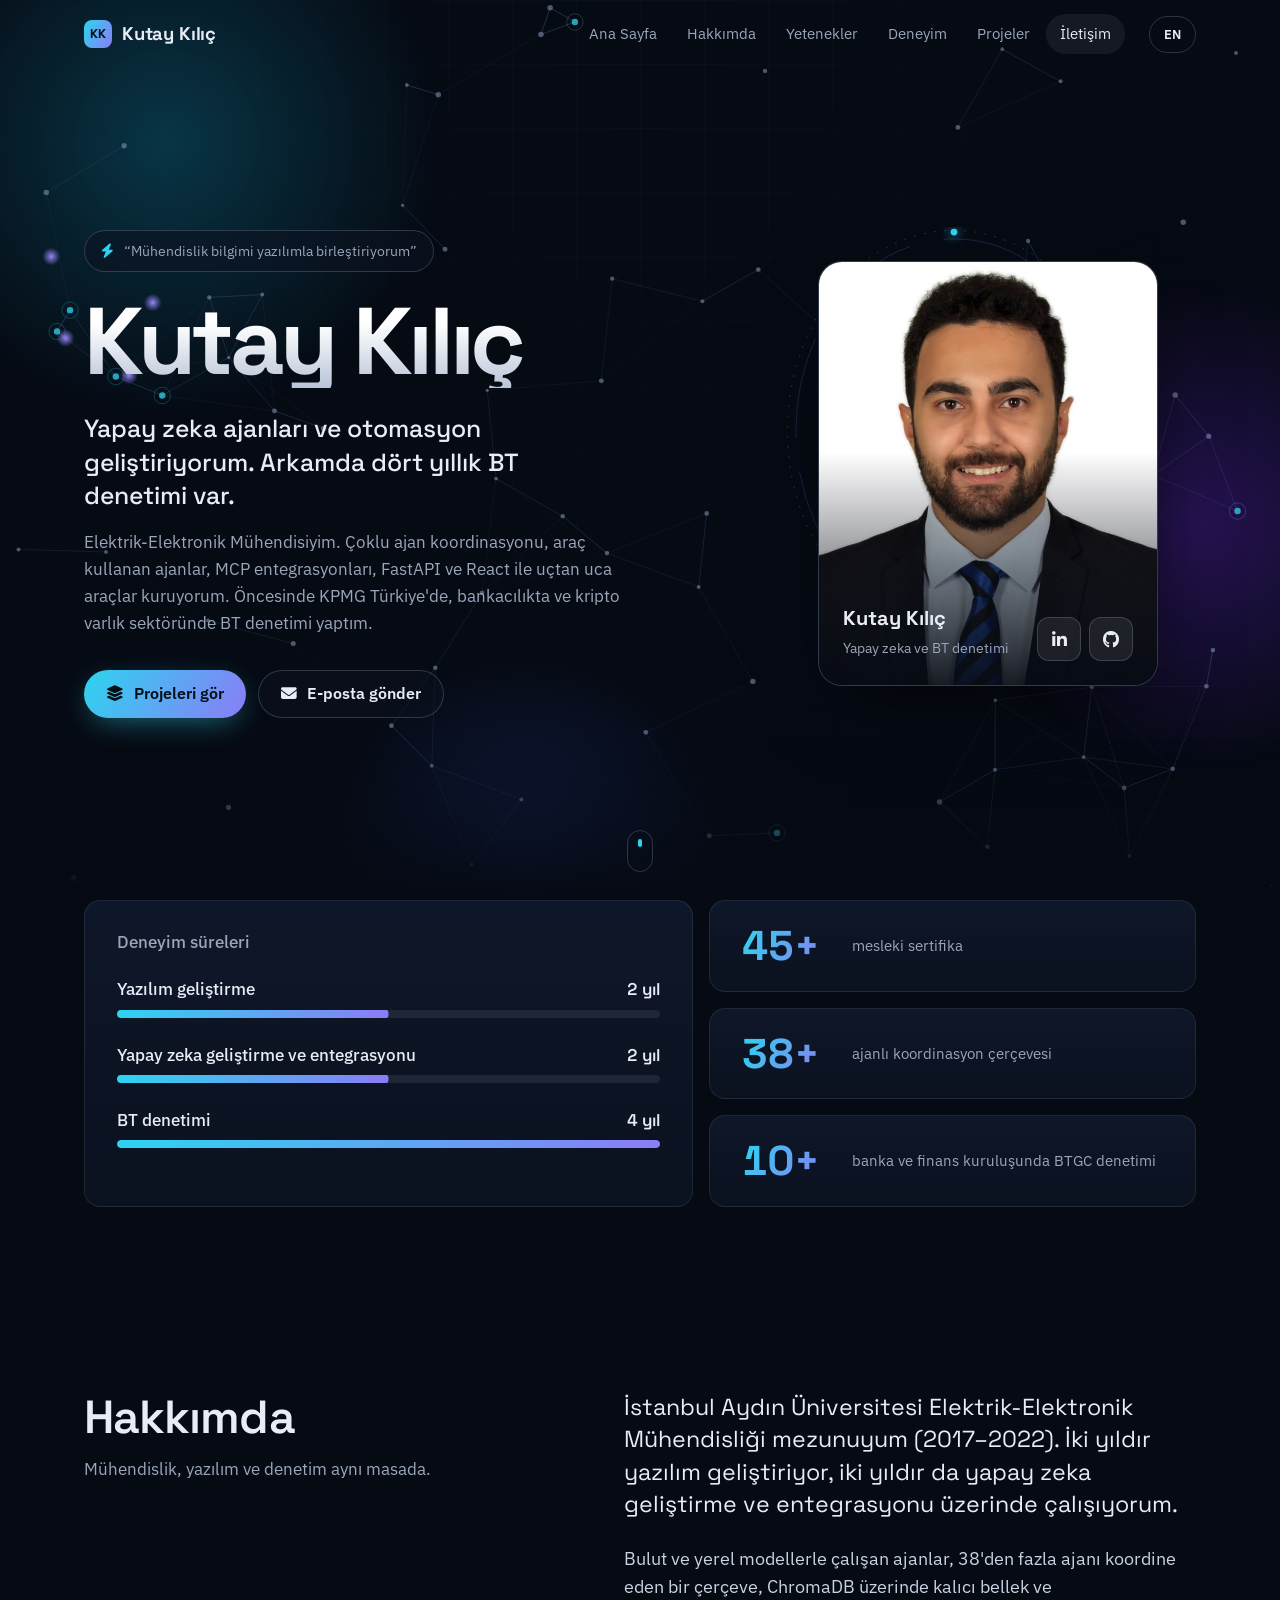
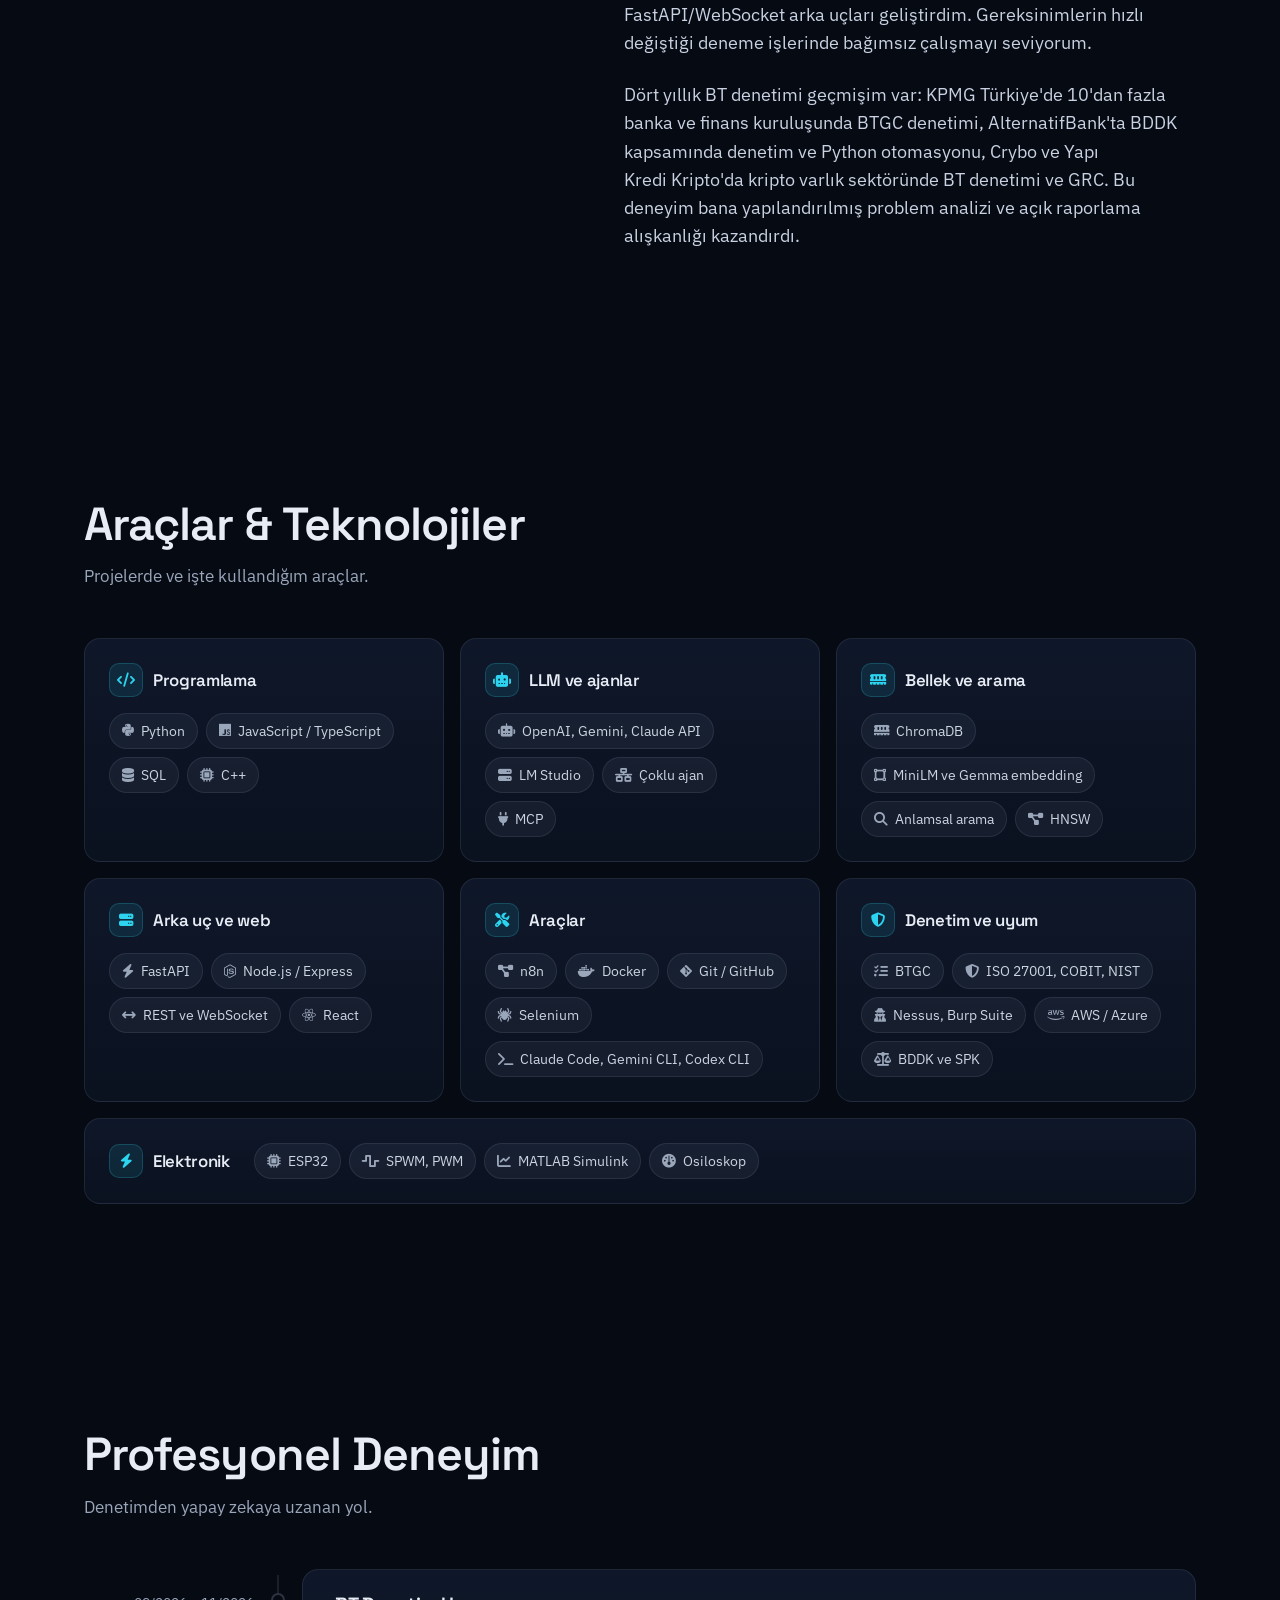
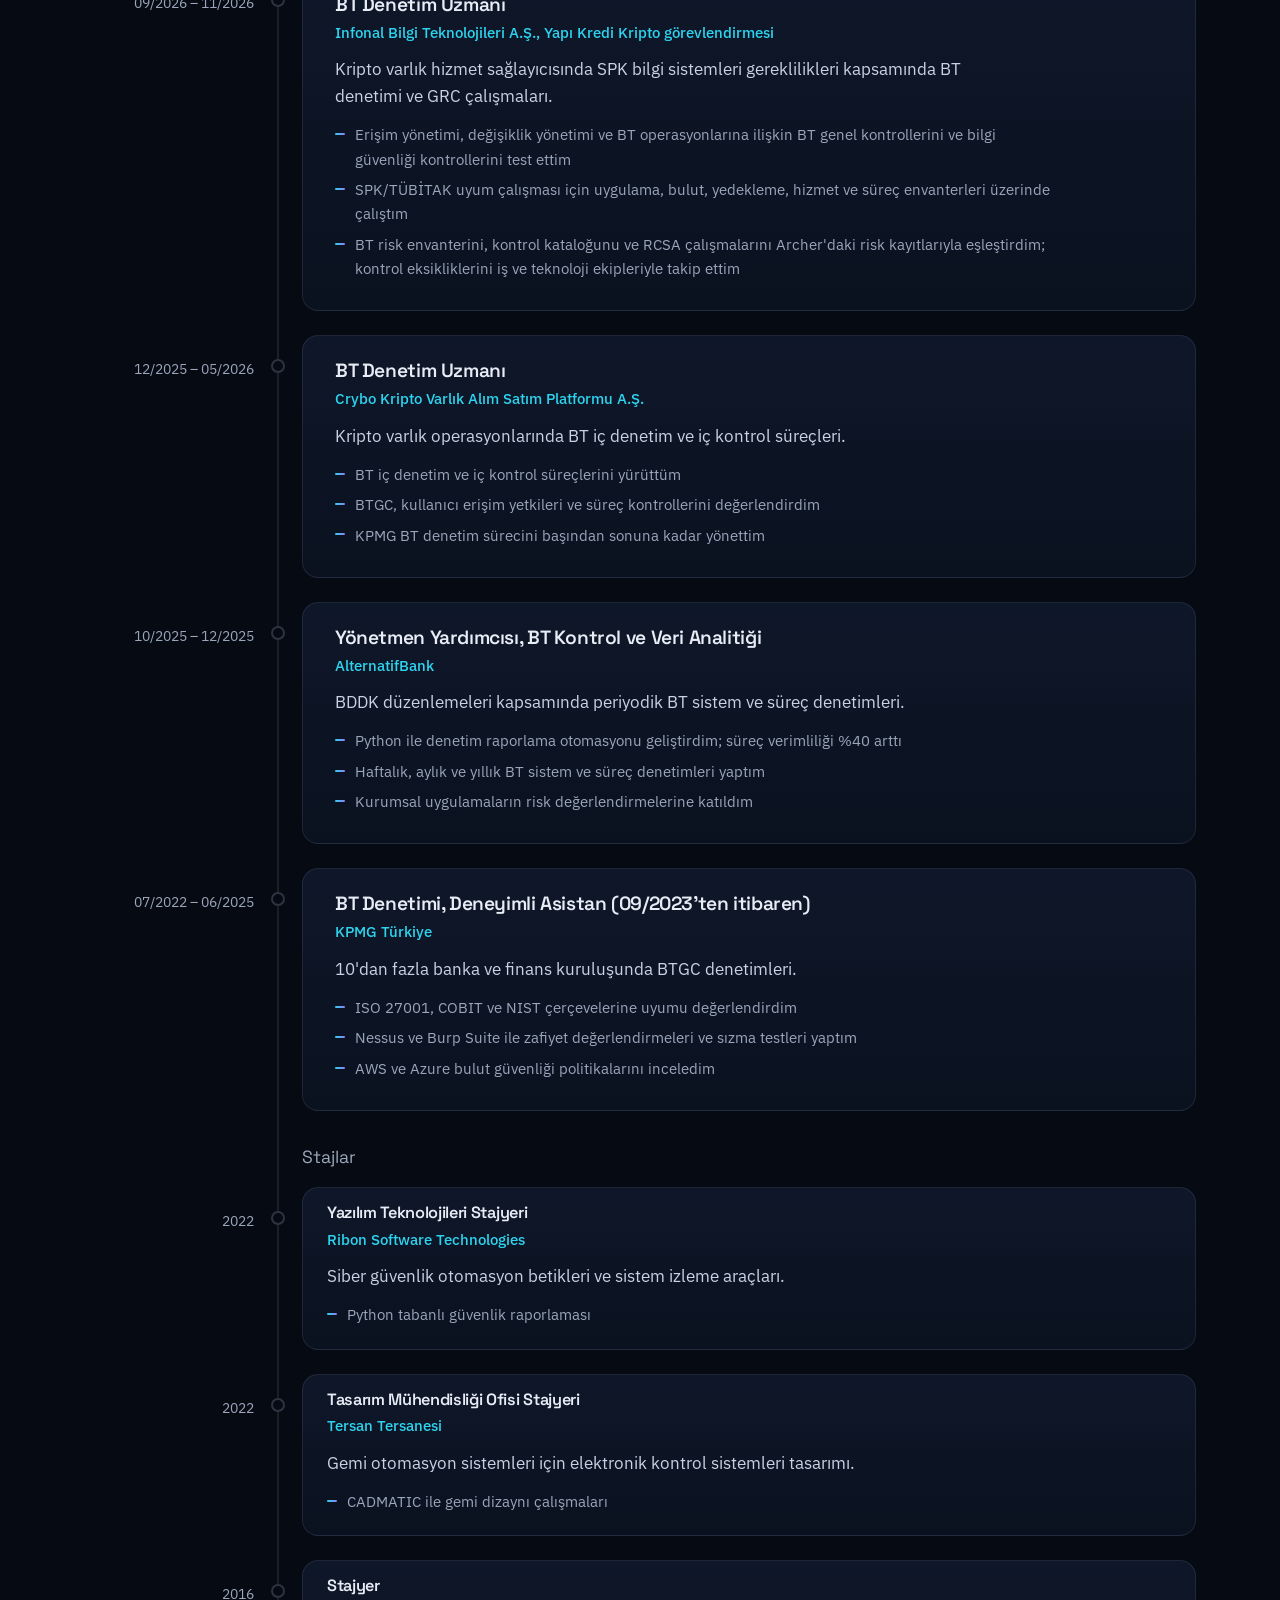
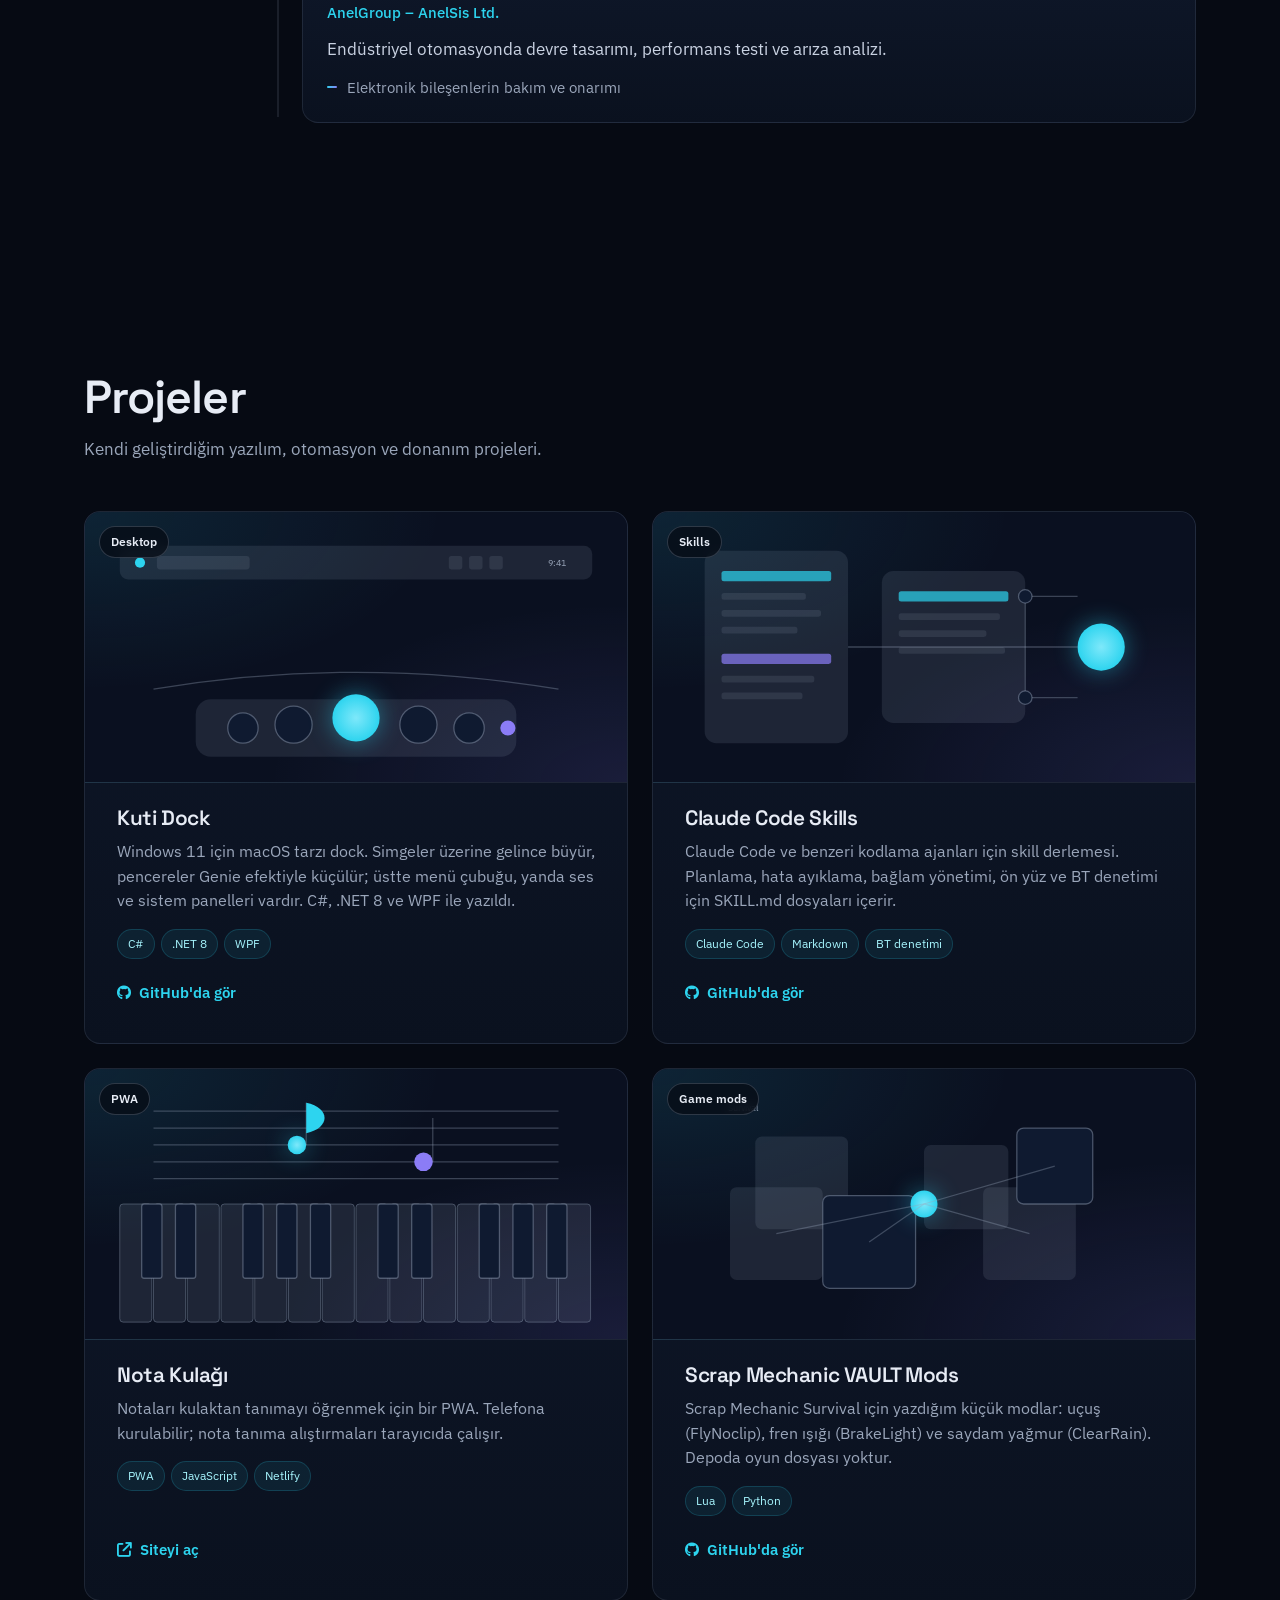
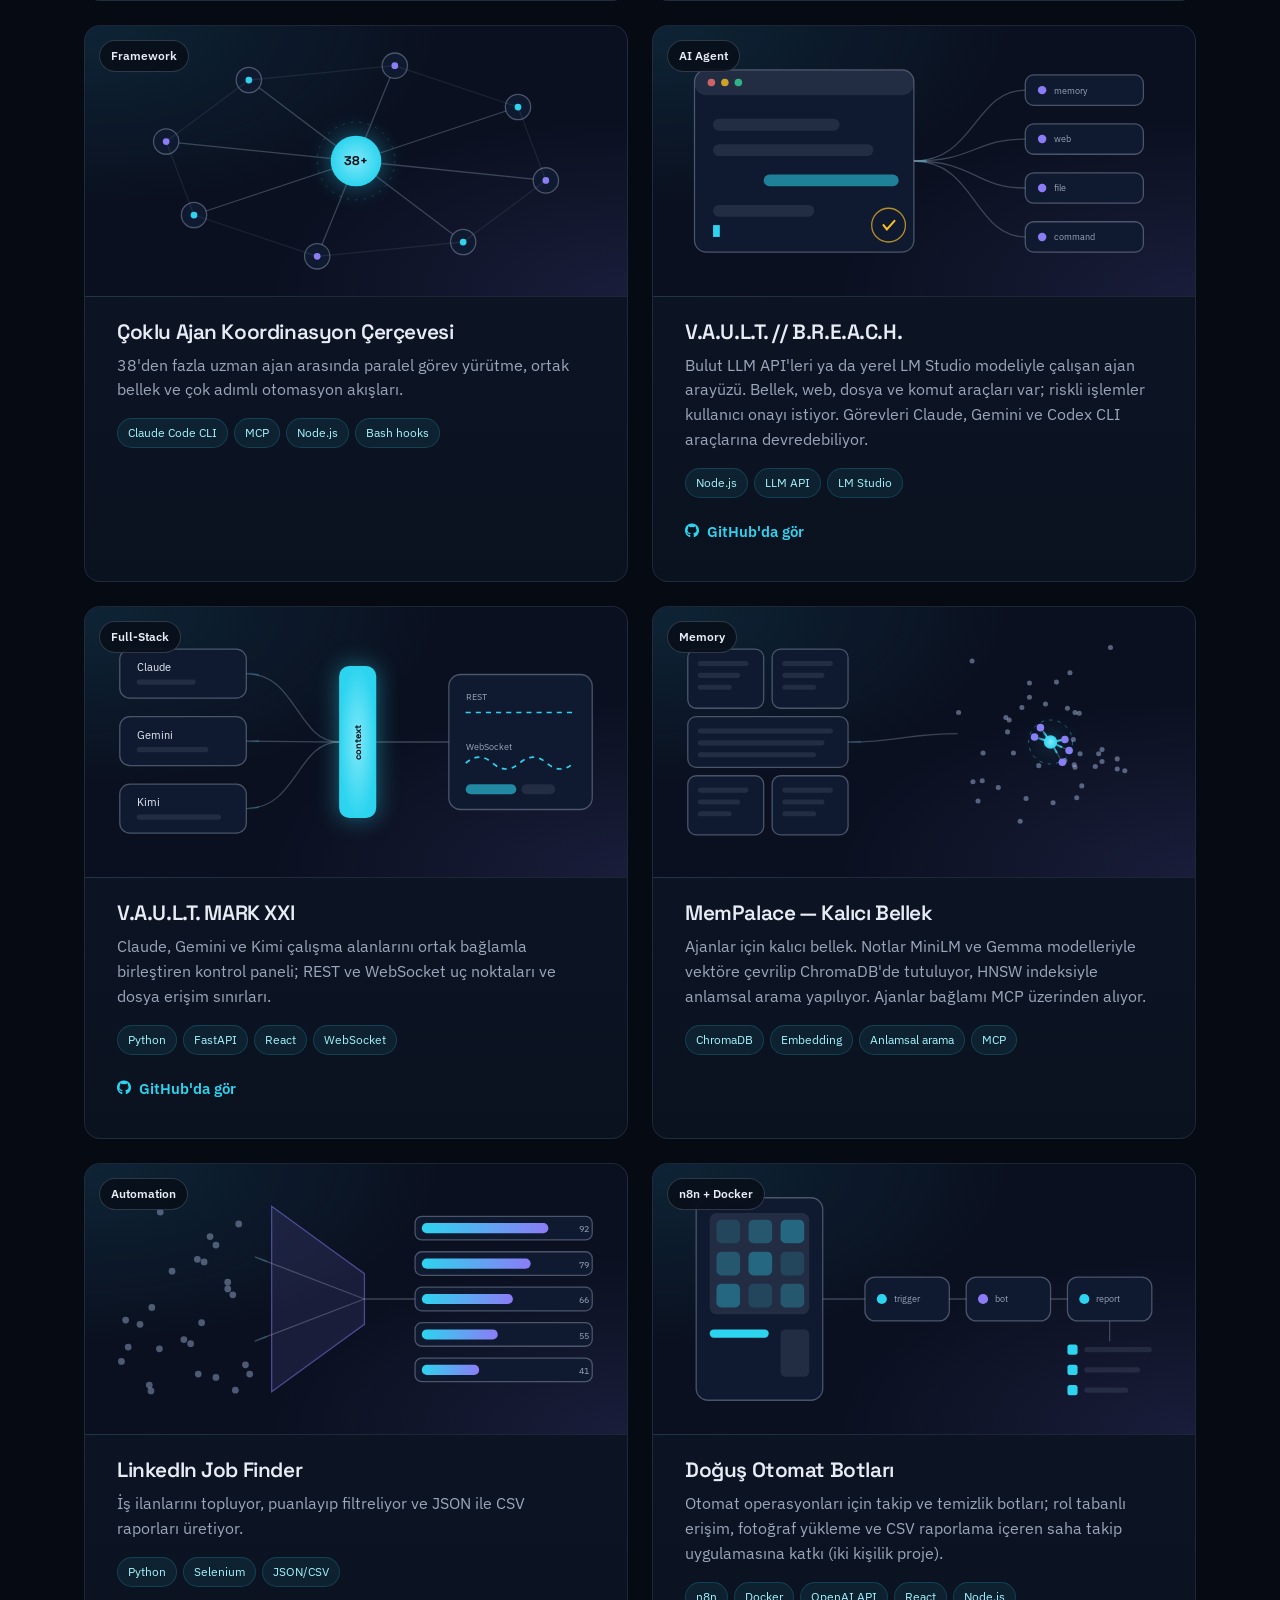
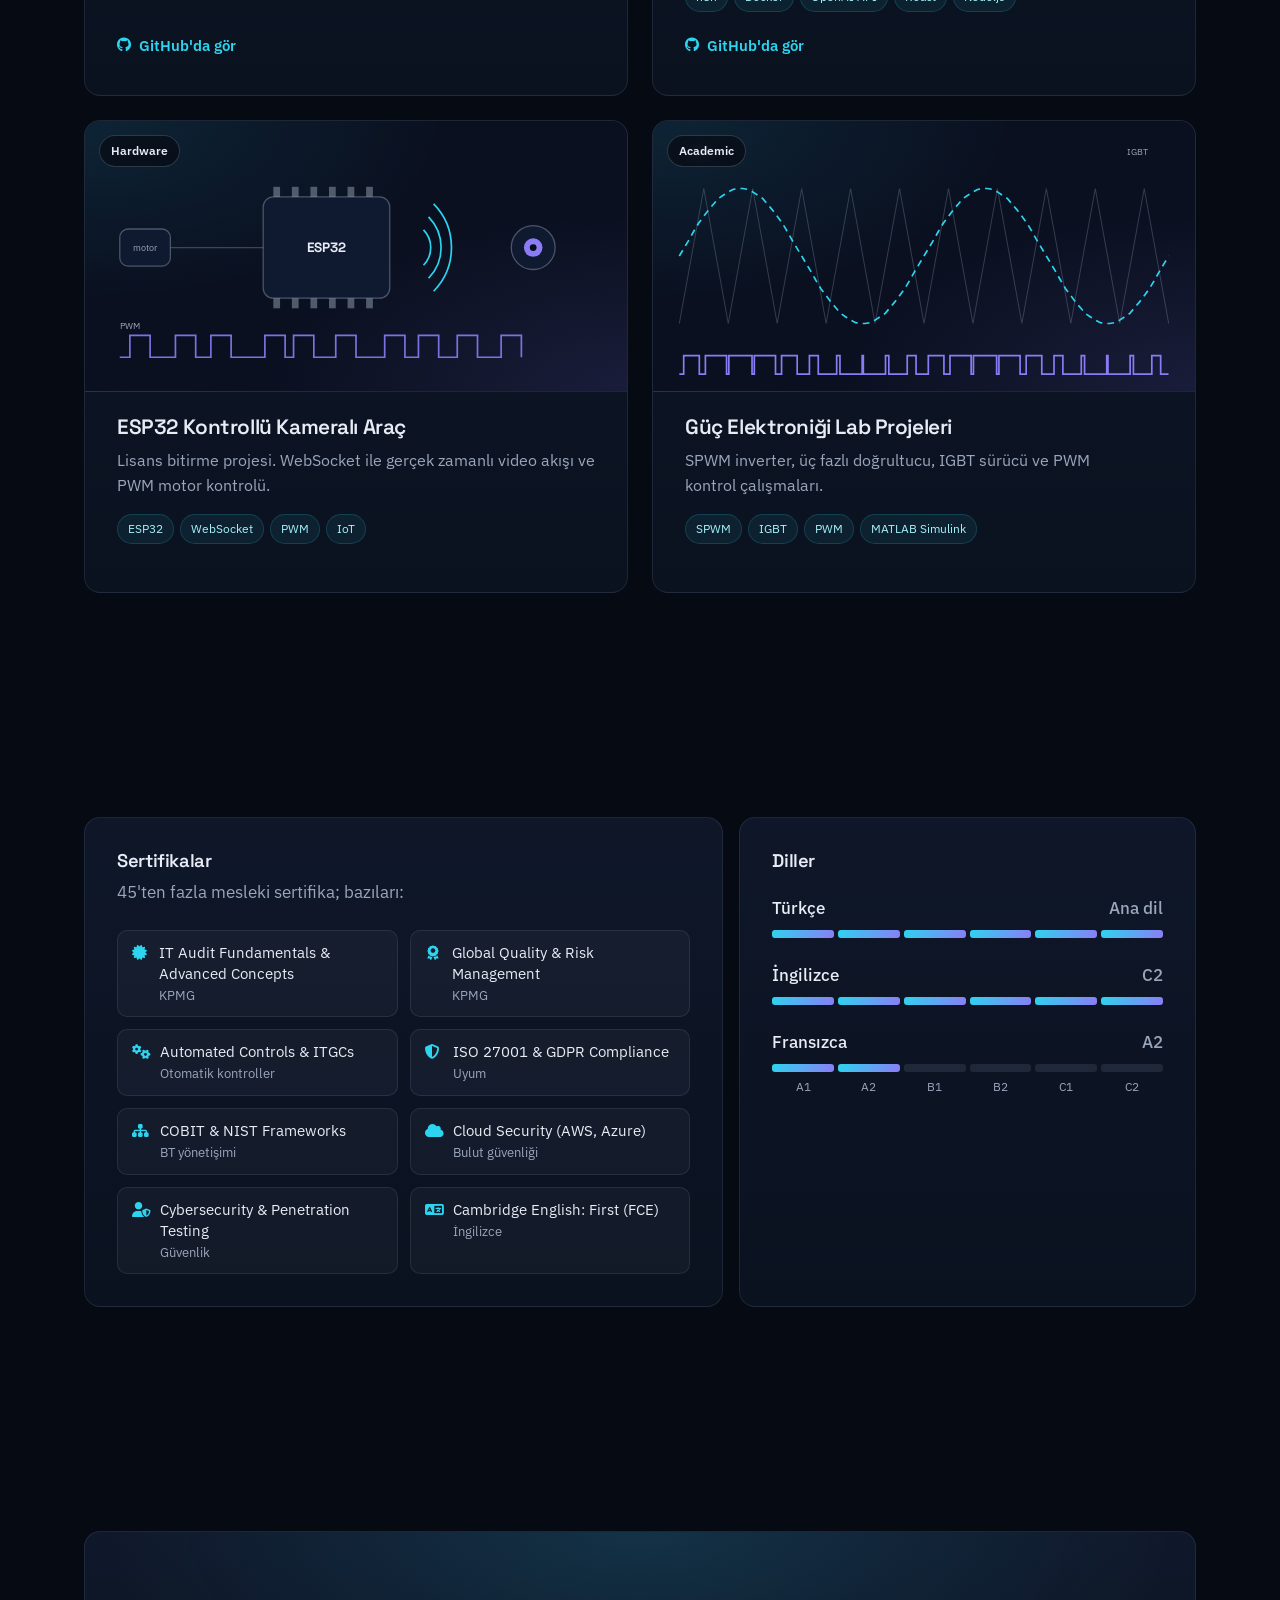
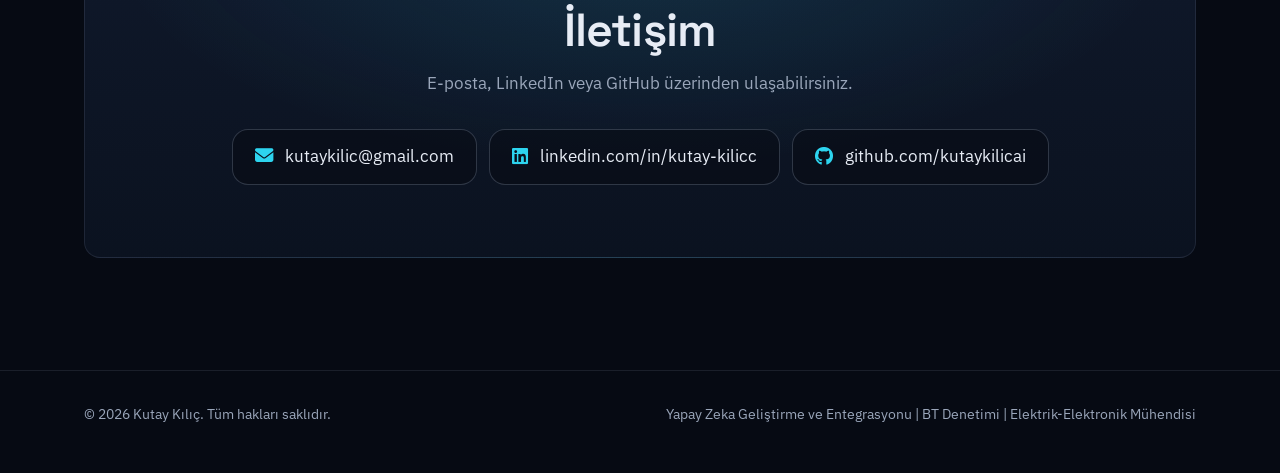
==== commit df31df9c: "Projelere Kuti Dock, Claude Code Skills, Nota Kulağı ve Scrap Mechanic modları eklendi; baskı stille" ====
--- a/index.html
+++ b/index.html
@@ -173,8 +173,24 @@
 
   <section id="projects" class="section">
     <div class="container">
-      <div class="section-head" data-reveal><h2 class="section-title">Projeler</h2><p class="section-subtitle">Kendi geliştirdiğim yapay zeka, otomasyon ve donanım projeleri.</p></div>
+      <div class="section-head" data-reveal><h2 class="section-title">Projeler</h2><p class="section-subtitle">Kendi geliştirdiğim yazılım, otomasyon ve donanım projeleri.</p></div>
       <div class="projects-grid">
+        <article class="card project-card spot" data-reveal style="--i:0">
+          <div class="project-visual"><svg viewBox="0 0 640 320" aria-hidden="true" focusable="false"><rect x="40" y="40" width="560" height="40" rx="10" class="dg-soft"/><circle class="dg-acc" cx="64" cy="60" r="6"/><rect x="84" y="52" width="110" height="16" rx="4" class="dg-soft"/><rect x="430" y="52" width="16" height="16" rx="3" class="dg-soft"/><rect x="454" y="52" width="16" height="16" rx="3" class="dg-soft"/><rect x="478" y="52" width="16" height="16" rx="3" class="dg-soft"/><text class="dg-text" x="548" y="64">9:41</text><rect x="130" y="222" width="380" height="68" rx="18" class="dg-soft"/><circle class="dg-node" cx="186" cy="256" r="18"/><circle class="dg-node" cx="246" cy="252" r="22"/><circle class="dg-hub" cx="320" cy="244" r="28"/><circle class="dg-node" cx="394" cy="252" r="22"/><circle class="dg-node" cx="454" cy="256" r="18"/><circle class="dg-acc2" cx="500" cy="256" r="9"/><path class="dg-line" d="M80 210 Q320 170 560 210"/></svg><span class="project-badge">Desktop</span></div>
+          <div class="project-body"><h3>Kuti Dock</h3><p>Windows 11 için macOS tarzı dock. Simgeler üzerine gelince büyür, pencereler Genie efektiyle küçülür; üstte menü çubuğu, yanda ses ve sistem panelleri vardır. C#, .NET 8 ve WPF ile yazıldı.</p><div class="project-tags"><span>C#</span><span>.NET 8</span><span>WPF</span></div><a class="project-link" href="https://github.com/kutaykilicai/kuti-dock" target="_blank" rel="noopener"><i class="fab fa-github" aria-hidden="true"></i>GitHub'da gör</a></div>
+        </article>
+        <article class="card project-card spot" data-reveal style="--i:1">
+          <div class="project-visual"><svg viewBox="0 0 640 320" aria-hidden="true" focusable="false"><rect x="60" y="46" width="170" height="228" rx="14" class="dg-soft"/><rect x="80" y="70" width="130" height="12" rx="3" class="dg-acc" opacity=".7"/><rect x="80" y="96" width="100" height="8" rx="3" class="dg-soft"/><rect x="80" y="116" width="118" height="8" rx="3" class="dg-soft"/><rect x="80" y="136" width="90" height="8" rx="3" class="dg-soft"/><rect x="80" y="168" width="130" height="12" rx="3" class="dg-acc2" opacity=".7"/><rect x="80" y="194" width="110" height="8" rx="3" class="dg-soft"/><rect x="80" y="214" width="96" height="8" rx="3" class="dg-soft"/><rect x="270" y="70" width="170" height="180" rx="14" class="dg-soft"/><rect x="290" y="94" width="130" height="12" rx="3" class="dg-acc" opacity=".7"/><rect x="290" y="120" width="120" height="8" rx="3" class="dg-soft"/><rect x="290" y="140" width="104" height="8" rx="3" class="dg-soft"/><rect x="290" y="160" width="126" height="8" rx="3" class="dg-soft"/><circle class="dg-hub" cx="530" cy="160" r="28"/><path class="dg-line" d="M230 160 L502 160"/><path class="dg-line" d="M440 160 L440 100 L502 100"/><path class="dg-line" d="M440 160 L440 220 L502 220"/><circle class="dg-node" cx="440" cy="100" r="8"/><circle class="dg-node" cx="440" cy="220" r="8"/></svg><span class="project-badge">Skills</span></div>
+          <div class="project-body"><h3>Claude Code Skills</h3><p>Claude Code ve benzeri kodlama ajanları için skill derlemesi. Planlama, hata ayıklama, bağlam yönetimi, ön yüz ve BT denetimi için SKILL.md dosyaları içerir.</p><div class="project-tags"><span>Claude Code</span><span>Markdown</span><span>BT denetimi</span></div><a class="project-link" href="https://github.com/kutaykilicai/claude-code-skills" target="_blank" rel="noopener"><i class="fab fa-github" aria-hidden="true"></i>GitHub'da gör</a></div>
+        </article>
+        <article class="card project-card spot" data-reveal style="--i:0">
+          <div class="project-visual"><svg viewBox="0 0 640 320" aria-hidden="true" focusable="false"><path class="dg-line" d="M80 50 H560"/><path class="dg-line" d="M80 70 H560"/><path class="dg-line" d="M80 90 H560"/><path class="dg-line" d="M80 110 H560"/><path class="dg-line" d="M80 130 H560"/><circle class="dg-hub" cx="250" cy="90" r="11"/><path class="dg-line" d="M261 90 L261 40"/><path class="dg-acc" d="M261 40 C290 46 290 70 261 76" fill="var(--cyan)" stroke="none"/><circle class="dg-acc2" cx="400" cy="110" r="11"/><path class="dg-line" d="M411 110 L411 58"/><g transform="translate(40 160)"><rect x="0" y="0" width="38" height="140" rx="4" class="dg-soft" stroke="rgba(148,163,184,.45)" stroke-width="1"/><rect x="40" y="0" width="38" height="140" rx="4" class="dg-soft" stroke="rgba(148,163,184,.45)" stroke-width="1"/><rect x="80" y="0" width="38" height="140" rx="4" class="dg-soft" stroke="rgba(148,163,184,.45)" stroke-width="1"/><rect x="120" y="0" width="38" height="140" rx="4" class="dg-soft" stroke="rgba(148,163,184,.45)" stroke-width="1"/><rect x="160" y="0" width="38" height="140" rx="4" class="dg-soft" stroke="rgba(148,163,184,.45)" stroke-width="1"/><rect x="200" y="0" width="38" height="140" rx="4" class="dg-soft" stroke="rgba(148,163,184,.45)" stroke-width="1"/><rect x="240" y="0" width="38" height="140" rx="4" class="dg-soft" stroke="rgba(148,163,184,.45)" stroke-width="1"/><rect x="280" y="0" width="38" height="140" rx="4" class="dg-soft" stroke="rgba(148,163,184,.45)" stroke-width="1"/><rect x="320" y="0" width="38" height="140" rx="4" class="dg-soft" stroke="rgba(148,163,184,.45)" stroke-width="1"/><rect x="360" y="0" width="38" height="140" rx="4" class="dg-soft" stroke="rgba(148,163,184,.45)" stroke-width="1"/><rect x="400" y="0" width="38" height="140" rx="4" class="dg-soft" stroke="rgba(148,163,184,.45)" stroke-width="1"/><rect x="440" y="0" width="38" height="140" rx="4" class="dg-soft" stroke="rgba(148,163,184,.45)" stroke-width="1"/><rect x="480" y="0" width="38" height="140" rx="4" class="dg-soft" stroke="rgba(148,163,184,.45)" stroke-width="1"/><rect x="520" y="0" width="38" height="140" rx="4" class="dg-soft" stroke="rgba(148,163,184,.45)" stroke-width="1"/><rect x="26" y="0" width="24" height="88" rx="3" class="dg-node"/><rect x="66" y="0" width="24" height="88" rx="3" class="dg-node"/><rect x="146" y="0" width="24" height="88" rx="3" class="dg-node"/><rect x="186" y="0" width="24" height="88" rx="3" class="dg-node"/><rect x="226" y="0" width="24" height="88" rx="3" class="dg-node"/><rect x="306" y="0" width="24" height="88" rx="3" class="dg-node"/><rect x="346" y="0" width="24" height="88" rx="3" class="dg-node"/><rect x="426" y="0" width="24" height="88" rx="3" class="dg-node"/><rect x="466" y="0" width="24" height="88" rx="3" class="dg-node"/><rect x="506" y="0" width="24" height="88" rx="3" class="dg-node"/></g></svg><span class="project-badge">PWA</span></div>
+          <div class="project-body"><h3>Nota Kulağı</h3><p>Notaları kulaktan tanımayı öğrenmek için bir PWA. Telefona kurulabilir; nota tanıma alıştırmaları tarayıcıda çalışır.</p><div class="project-tags"><span>PWA</span><span>JavaScript</span><span>Netlify</span></div><a class="project-link" href="https://nota-kulagi.netlify.app/" target="_blank" rel="noopener"><i class="fas fa-arrow-up-right-from-square" aria-hidden="true"></i>Siteyi aç</a></div>
+        </article>
+        <article class="card project-card spot" data-reveal style="--i:1">
+          <div class="project-visual"><svg viewBox="0 0 640 320" aria-hidden="true" focusable="false"><rect x="90" y="140" width="110" height="110" rx="8" class="dg-soft"/><rect x="120" y="80" width="110" height="110" rx="8" class="dg-soft"/><rect x="200" y="150" width="110" height="110" rx="8" class="dg-node"/><rect x="320" y="90" width="100" height="100" rx="8" class="dg-soft"/><rect x="390" y="140" width="110" height="110" rx="8" class="dg-soft"/><rect x="430" y="70" width="90" height="90" rx="8" class="dg-node"/><circle class="dg-hub" cx="320" cy="160" r="16"/><path class="dg-line" d="M145 195 L320 160 L445 195"/><path class="dg-line" d="M255 205 L320 160 L475 115"/><text class="dg-text" x="88" y="50">Survival</text></svg><span class="project-badge">Game mods</span></div>
+          <div class="project-body"><h3>Scrap Mechanic VAULT Mods</h3><p>Scrap Mechanic Survival için yazdığım küçük modlar: uçuş (FlyNoclip), fren ışığı (BrakeLight) ve saydam yağmur (ClearRain). Depoda oyun dosyası yoktur.</p><div class="project-tags"><span>Lua</span><span>Python</span></div><a class="project-link" href="https://github.com/kutaykilicai/scrap-mechanic-vault-mods" target="_blank" rel="noopener"><i class="fab fa-github" aria-hidden="true"></i>GitHub'da gör</a></div>
+        </article>
         <article class="card project-card spot" data-reveal style="--i:0">
           <div class="project-visual"><svg viewBox="0 0 640 320" aria-hidden="true" focusable="false"><path class="dg-line" d="M320 160 L545 183"/><path class="dg-pulse" d="M320 160 L545 183" style="animation-delay:0.0s"/><path class="dg-line" d="M320 160 L447 256"/><path class="dg-pulse" d="M320 160 L447 256" style="animation-delay:0.4s"/><path class="dg-line" d="M320 160 L274 273"/><path class="dg-pulse" d="M320 160 L274 273" style="animation-delay:0.8s"/><path class="dg-line" d="M320 160 L128 224"/><path class="dg-pulse" d="M320 160 L128 224" style="animation-delay:1.2000000000000002s"/><path class="dg-line" d="M320 160 L95 137"/><path class="dg-pulse" d="M320 160 L95 137" style="animation-delay:1.6s"/><path class="dg-line" d="M320 160 L193 64"/><path class="dg-pulse" d="M320 160 L193 64" style="animation-delay:2.0s"/><path class="dg-line" d="M320 160 L366 47"/><path class="dg-pulse" d="M320 160 L366 47" style="animation-delay:2.4000000000000004s"/><path class="dg-line" d="M320 160 L512 96"/><path class="dg-pulse" d="M320 160 L512 96" style="animation-delay:2.8000000000000003s"/><circle class="dg-node" cx="545" cy="183" r="15"/><circle class="dg-acc2 dg-blink" style="animation-delay:0.0s" cx="545" cy="183" r="4"/><circle class="dg-node" cx="447" cy="256" r="15"/><circle class="dg-acc dg-blink" style="animation-delay:0.3s" cx="447" cy="256" r="4"/><circle class="dg-node" cx="274" cy="273" r="15"/><circle class="dg-acc2 dg-blink" style="animation-delay:0.6s" cx="274" cy="273" r="4"/><circle class="dg-node" cx="128" cy="224" r="15"/><circle class="dg-acc dg-blink" style="animation-delay:0.8999999999999999s" cx="128" cy="224" r="4"/><circle class="dg-node" cx="95" cy="137" r="15"/><circle class="dg-acc2 dg-blink" style="animation-delay:1.2s" cx="95" cy="137" r="4"/><circle class="dg-node" cx="193" cy="64" r="15"/><circle class="dg-acc dg-blink" style="animation-delay:1.5s" cx="193" cy="64" r="4"/><circle class="dg-node" cx="366" cy="47" r="15"/><circle class="dg-acc2 dg-blink" style="animation-delay:1.7999999999999998s" cx="366" cy="47" r="4"/><circle class="dg-node" cx="512" cy="96" r="15"/><circle class="dg-acc dg-blink" style="animation-delay:2.1s" cx="512" cy="96" r="4"/><path class="dg-line" style="opacity:.35" d="M545 183 L447 256"/><path class="dg-line" style="opacity:.35" d="M447 256 L274 273"/><path class="dg-line" style="opacity:.35" d="M274 273 L128 224"/><path class="dg-line" style="opacity:.35" d="M128 224 L95 137"/><path class="dg-line" style="opacity:.35" d="M95 137 L193 64"/><path class="dg-line" style="opacity:.35" d="M193 64 L366 47"/><path class="dg-line" style="opacity:.35" d="M366 47 L512 96"/><path class="dg-line" style="opacity:.35" d="M512 96 L545 183"/><circle cx="320" cy="160" r="46" fill="none" stroke="rgba(45,212,239,.25)" stroke-dasharray="3 7" class="dg-spin"/><circle class="dg-hub" cx="320" cy="160" r="30"/><text x="320" y="165" text-anchor="middle" font-family="Space Grotesk" font-weight="700" font-size="15" fill="#041018">38+</text></svg><span class="project-badge">Framework</span></div>
           <div class="project-body"><h3>Çoklu Ajan Koordinasyon Çerçevesi</h3><p>38&#x27;den fazla uzman ajan arasında paralel görev yürütme, ortak bellek ve çok adımlı otomasyon akışları.</p><div class="project-tags"><span>Claude Code CLI</span><span>MCP</span><span>Node.js</span><span>Bash hooks</span></div></div>
--- a/style.css
+++ b/style.css
@@ -314,3 +314,112 @@
   .dur-bar i{transform:scaleX(var(--v))}
   .levels i.on{background:var(--grad)}
 }
+
+
+/* ===== Print / PDF ===== */
+@media print{
+  @page{size:A4;margin:12mm 11mm}
+  :root{
+    color-scheme:light;
+    --ink:#fff;
+    --surface:#fff;
+    --surface-2:#f4f6fb;
+    --line:rgba(15,23,42,.14);
+    --line-strong:rgba(15,23,42,.28);
+    --text:#121826;
+    --muted:#3d4a5c;
+    --cyan:#0e7490;
+    --violet:#534ab7;
+    --grad:linear-gradient(120deg,#0e7490,#534ab7);
+  }
+  *,*::before,*::after{
+    animation:none!important;
+    animation-play-state:paused!important;
+    transition:none!important;
+    filter:none!important;
+    box-shadow:none!important;
+    text-shadow:none!important;
+  }
+  html,body{
+    background:#fff!important;
+    color:#121826!important;
+    font-size:9.6pt;
+    line-height:1.4;
+    overflow:visible!important;
+    -webkit-print-color-adjust:exact;
+    print-color-adjust:exact;
+  }
+  .preloader,.aurora-bg,.grid-bg,.floating-dock,.skip,.scroll-cue,#net,.nav-toggle,.orbit,.nav-links,.lang-switch,.scroll-cue{display:none!important}
+  [data-reveal],.enter{opacity:1!important;transform:none!important}
+  .navbar,.navbar.scrolled{position:static;background:#fff;border-bottom:1px solid #d5dbe6;backdrop-filter:none;-webkit-backdrop-filter:none}
+  .nav-inner{height:36px}
+  .hero{min-height:0!important;padding:10px 0 8px!important;overflow:visible}
+  .hero::after{display:none}
+  .hero-grid{display:grid!important;grid-template-columns:1.25fr .7fr!important;gap:16px!important;align-items:center}
+  .hero-right{order:0!important;justify-content:flex-end!important}
+  .profile{width:160px!important;aspect-ratio:4/5}
+  .hero-quote{background:#f4f6fb;backdrop-filter:none;margin-bottom:8px;padding:4px 10px;font-size:9pt}
+  .hero h1{font-size:26pt!important;line-height:1.05;margin-bottom:6px}
+  .hero h1 .name-line{background:none!important;-webkit-background-clip:initial!important;background-clip:initial!important;color:#121826!important;-webkit-text-fill-color:#121826}
+  .hero-sub{font-size:12pt;max-width:none;margin-bottom:6px}
+  .hero-sub .grad{background:none!important;color:#0e7490!important;-webkit-text-fill-color:#0e7490}
+  .hero-desc{margin-bottom:8px;max-width:none}
+  .hero-desc,.about-text p,.tl-desc,.chip,.project-body p,.section-subtitle,footer,.tl-card li,.durations h3,.counter > span,.cert-list > p,.cert-items small,.lang-top span:last-child,.levels-key,.tl-date,.tl-group{
+    color:#3d4a5c!important;
+  }
+  .about-text p:first-child{color:#121826!important;font-size:12pt}
+  .about-text p{font-size:10pt;margin-bottom:8px;max-width:none}
+  a{color:#0e7490;text-decoration:underline;text-underline-offset:2px}
+  .nav-link,.lang-switch,.nav-logo,.btn{text-decoration:none}
+  .btn{border:1px solid #d5dbe6;background:#fff;color:#121826;box-shadow:none;min-height:28px;padding:0 12px;font-size:9pt}
+  .btn-primary{background:#0e7490;color:#fff;border-color:#0e7490}
+  .card,.tl-card,.project-card,.skill-group,.contact-panel,.durations,.cert-list,.lang-box,.counter{
+    background:#fff!important;
+    border:1px solid #d5dbe6;
+  }
+  .tl-item,.project-card,.skill-group,.counter,.cert-list,.lang-box{break-inside:avoid;page-break-inside:avoid}
+  .project-visual{background:#eef2f7;border-bottom-color:#d5dbe6;aspect-ratio:16/4.6}
+  .project-badge{background:#fff;color:#121826;border-color:#d5dbe6;backdrop-filter:none;padding:3px 8px;font-size:7.5pt}
+  .project-tags span{color:#0e7490!important;background:#eef8fa!important;border-color:#b6e0e8!important}
+  .project-link::after{display:none}
+  .projects-grid{grid-template-columns:1fr 1fr!important;gap:8px}
+  .project-body{padding:8px 10px 10px!important}
+  .project-body h3{font-size:11pt;margin-bottom:4px}
+  .project-body p{font-size:8.6pt;margin-bottom:6px}
+  .section{padding:12px 0}
+  .section-title{font-size:16pt!important;margin-bottom:4px}
+  .section-head{margin-bottom:10px;break-after:avoid;page-break-after:avoid}
+  #contact,footer{break-inside:avoid;page-break-inside:avoid}
+  .contact-panel{background:#fff!important;text-align:left;padding:16px!important}
+  .contact-link{background:#fff;color:#121826;min-height:36px;padding:0 14px}
+  .metrics{padding:0}
+  .metrics-grid{gap:8px}
+  .durations,.counter{padding:10px 14px!important}
+  .counter b{font-size:16pt}
+  .about-grid{grid-template-columns:1fr!important;gap:8px}
+  .about-grid .section-head{position:static!important;margin-bottom:6px}
+  .skill-groups{grid-template-columns:1fr 1fr!important;gap:8px}
+  .skill-group{padding:10px 12px}
+  .skill-group:last-child{grid-column:1/-1}
+  .chip{color:#1e293b!important;background:#f4f6fb!important;border-color:#d5dbe6;padding:3px 8px}
+  .chip i{color:#0e7490}
+  .tl-item{display:grid!important;grid-template-columns:38mm 7mm 1fr!important;column-gap:6px;margin-bottom:8px;align-items:start}
+  .tl-date{display:block!important;grid-column:1!important;grid-row:auto!important;text-align:right;padding-top:8px;font-size:7.6pt;white-space:nowrap;letter-spacing:-.01em}
+  .tl-dot{grid-column:2!important;grid-row:auto!important}
+  .tl-card{grid-column:3!important;grid-row:auto!important;padding:8px 12px!important}
+  .tl-dot{margin-top:12px}
+  .tl-card h3{font-size:11pt}
+  .tl-company{margin-bottom:4px;font-size:9pt}
+  .tl-desc{margin-bottom:4px;font-size:9pt;max-width:none}
+  .tl-card li{font-size:9pt;margin-bottom:2px}
+  .tl-group{padding-left:0;margin:10px 0 6px;font-size:10pt}
+  .cert-grid{grid-template-columns:1.2fr .8fr!important;gap:10px}
+  .cert-list,.lang-box{padding:10px 14px}
+  footer{padding:8px 0}
+  img,svg{break-inside:avoid}
+  .dg-hub{filter:none}
+  .dg-text{fill:#3d4a5c}
+  .dg-node{fill:#eef2f7;stroke:#94a3b8}
+  .profile-meta{color:#fff}
+  .profile-meta span{color:#e7ecf5!important}
+}
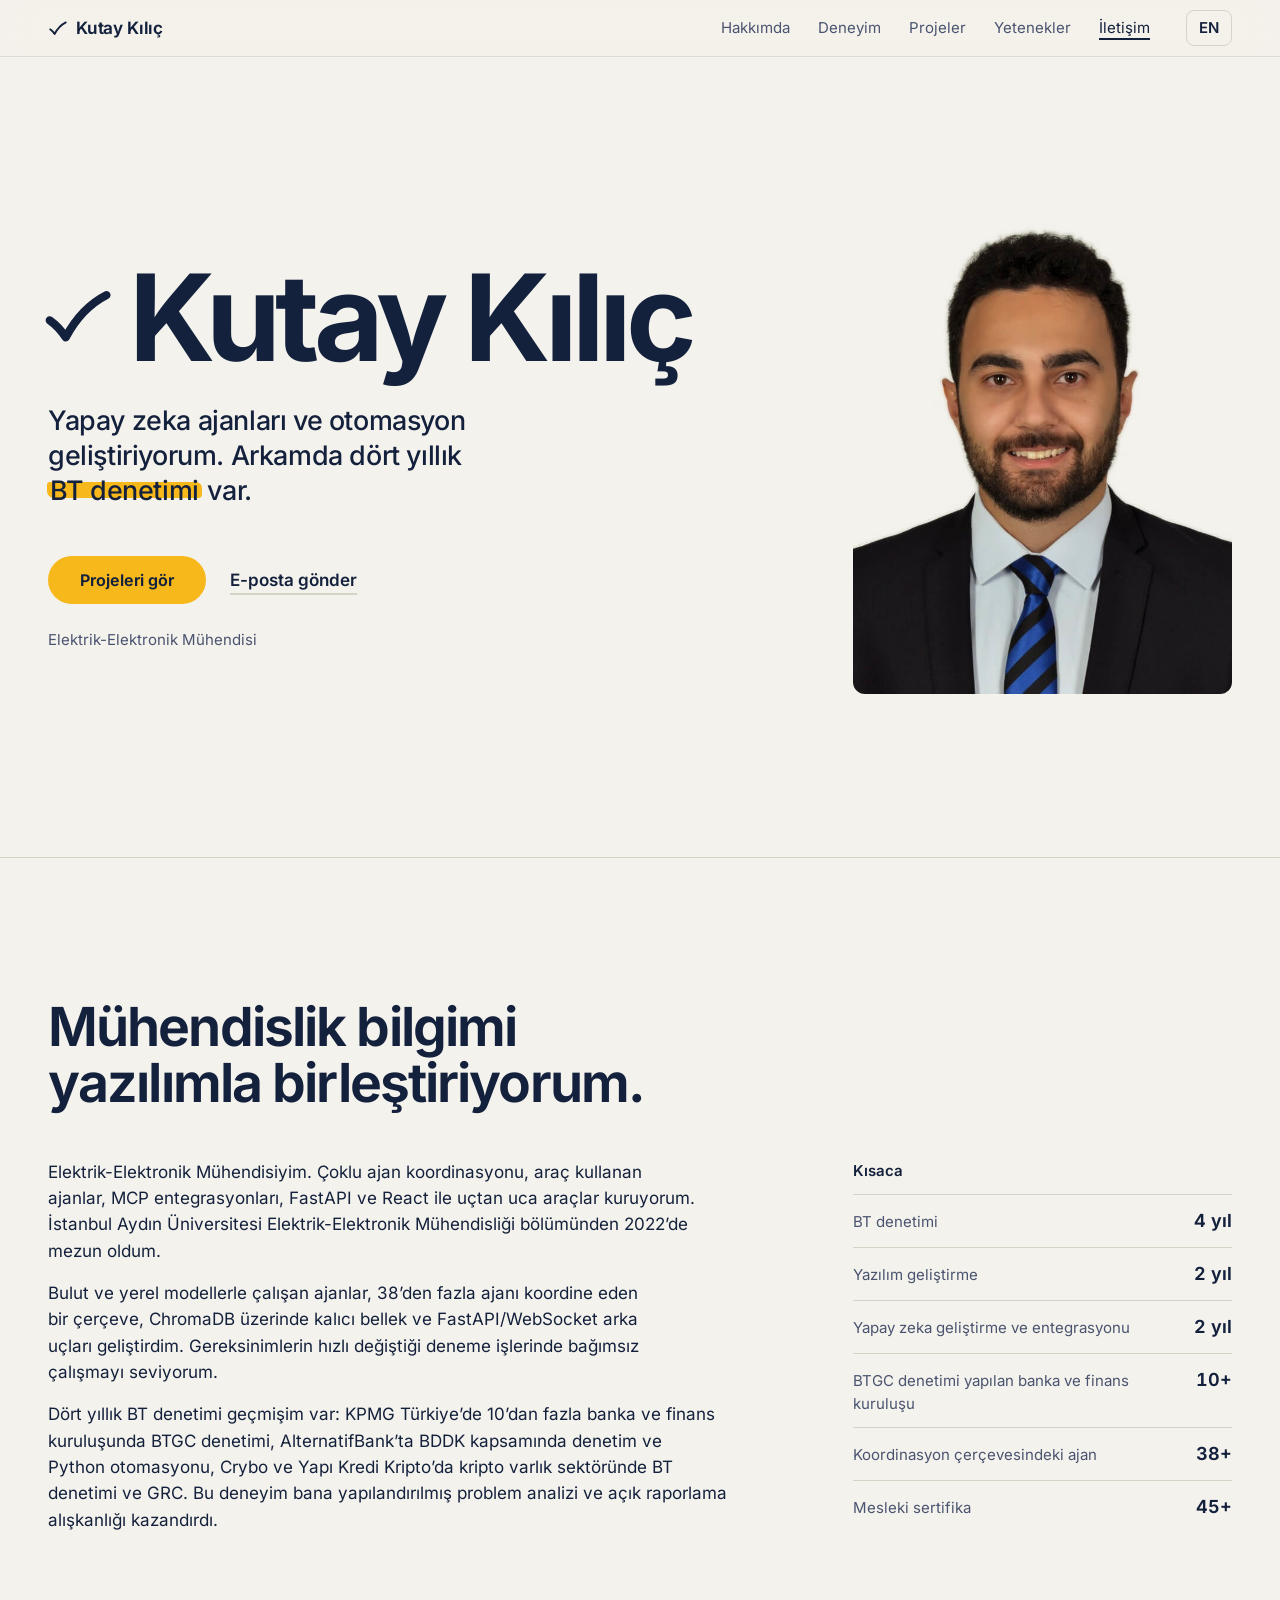
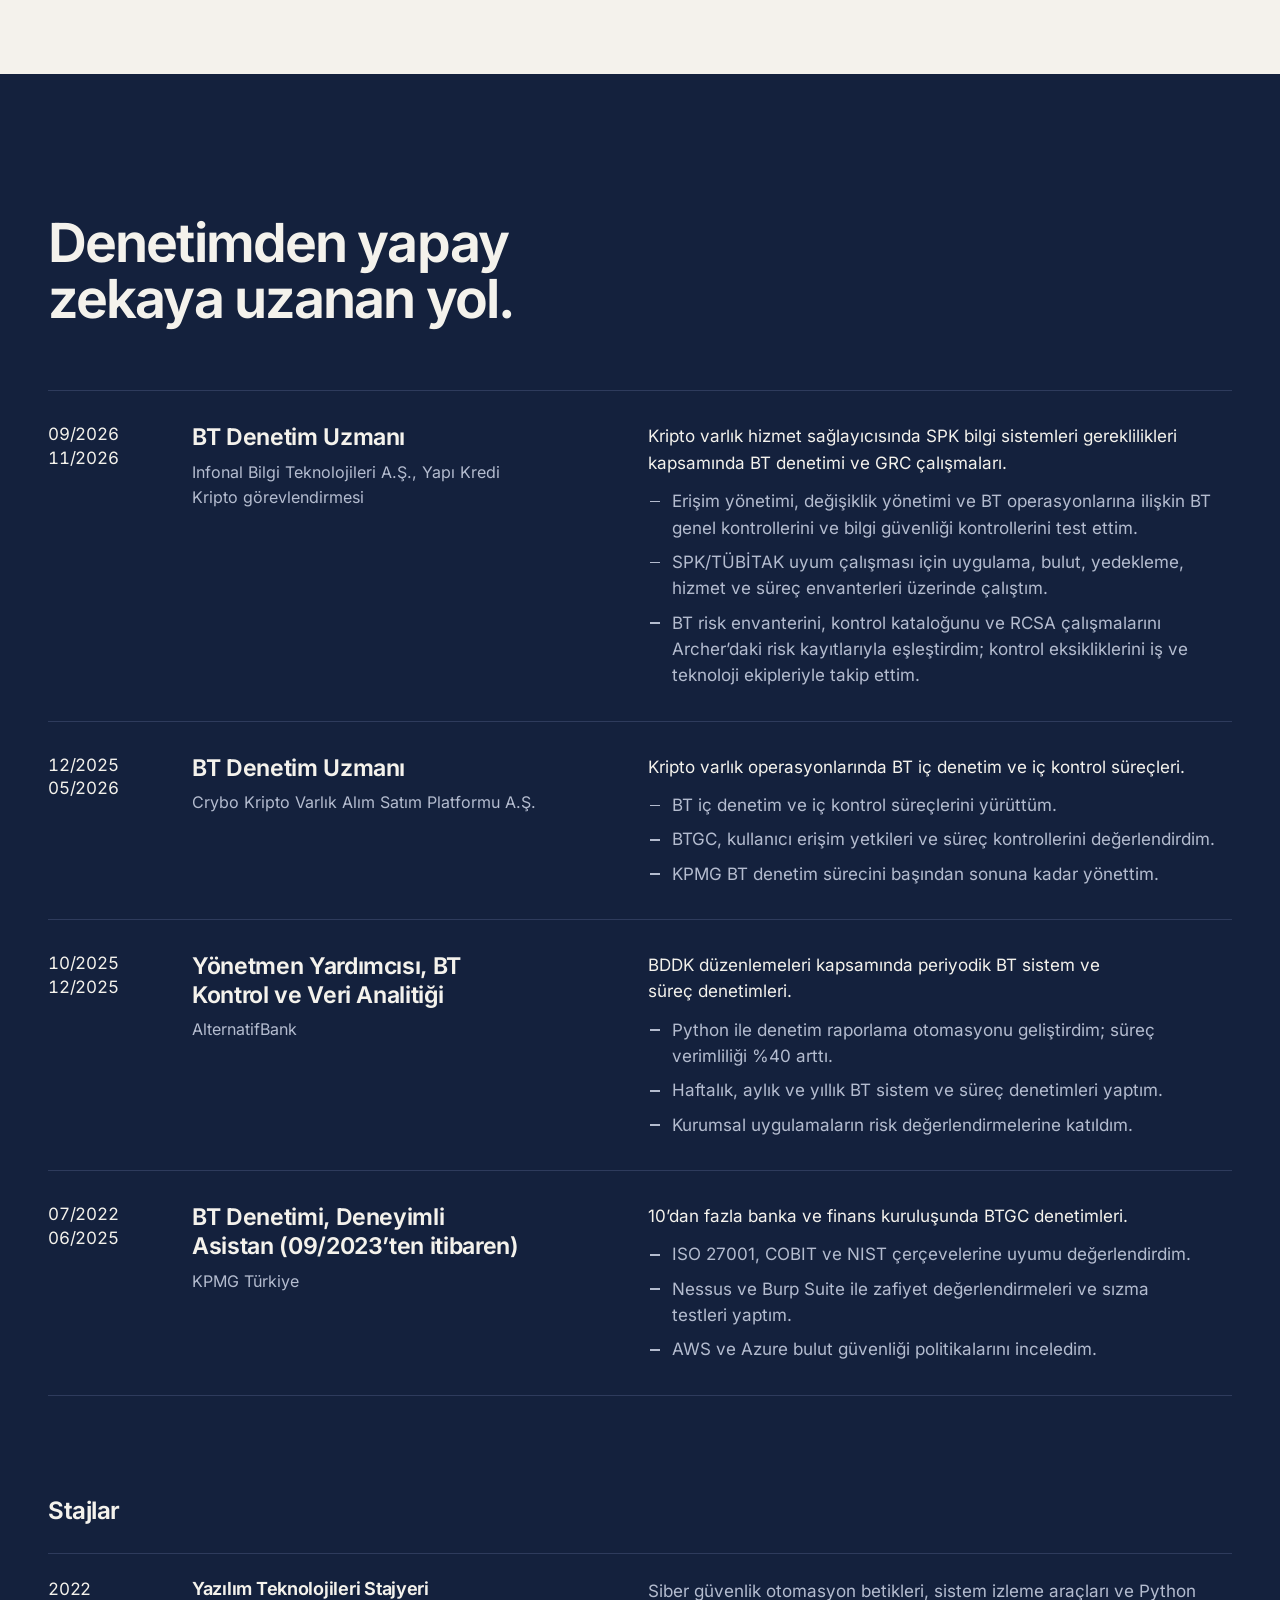
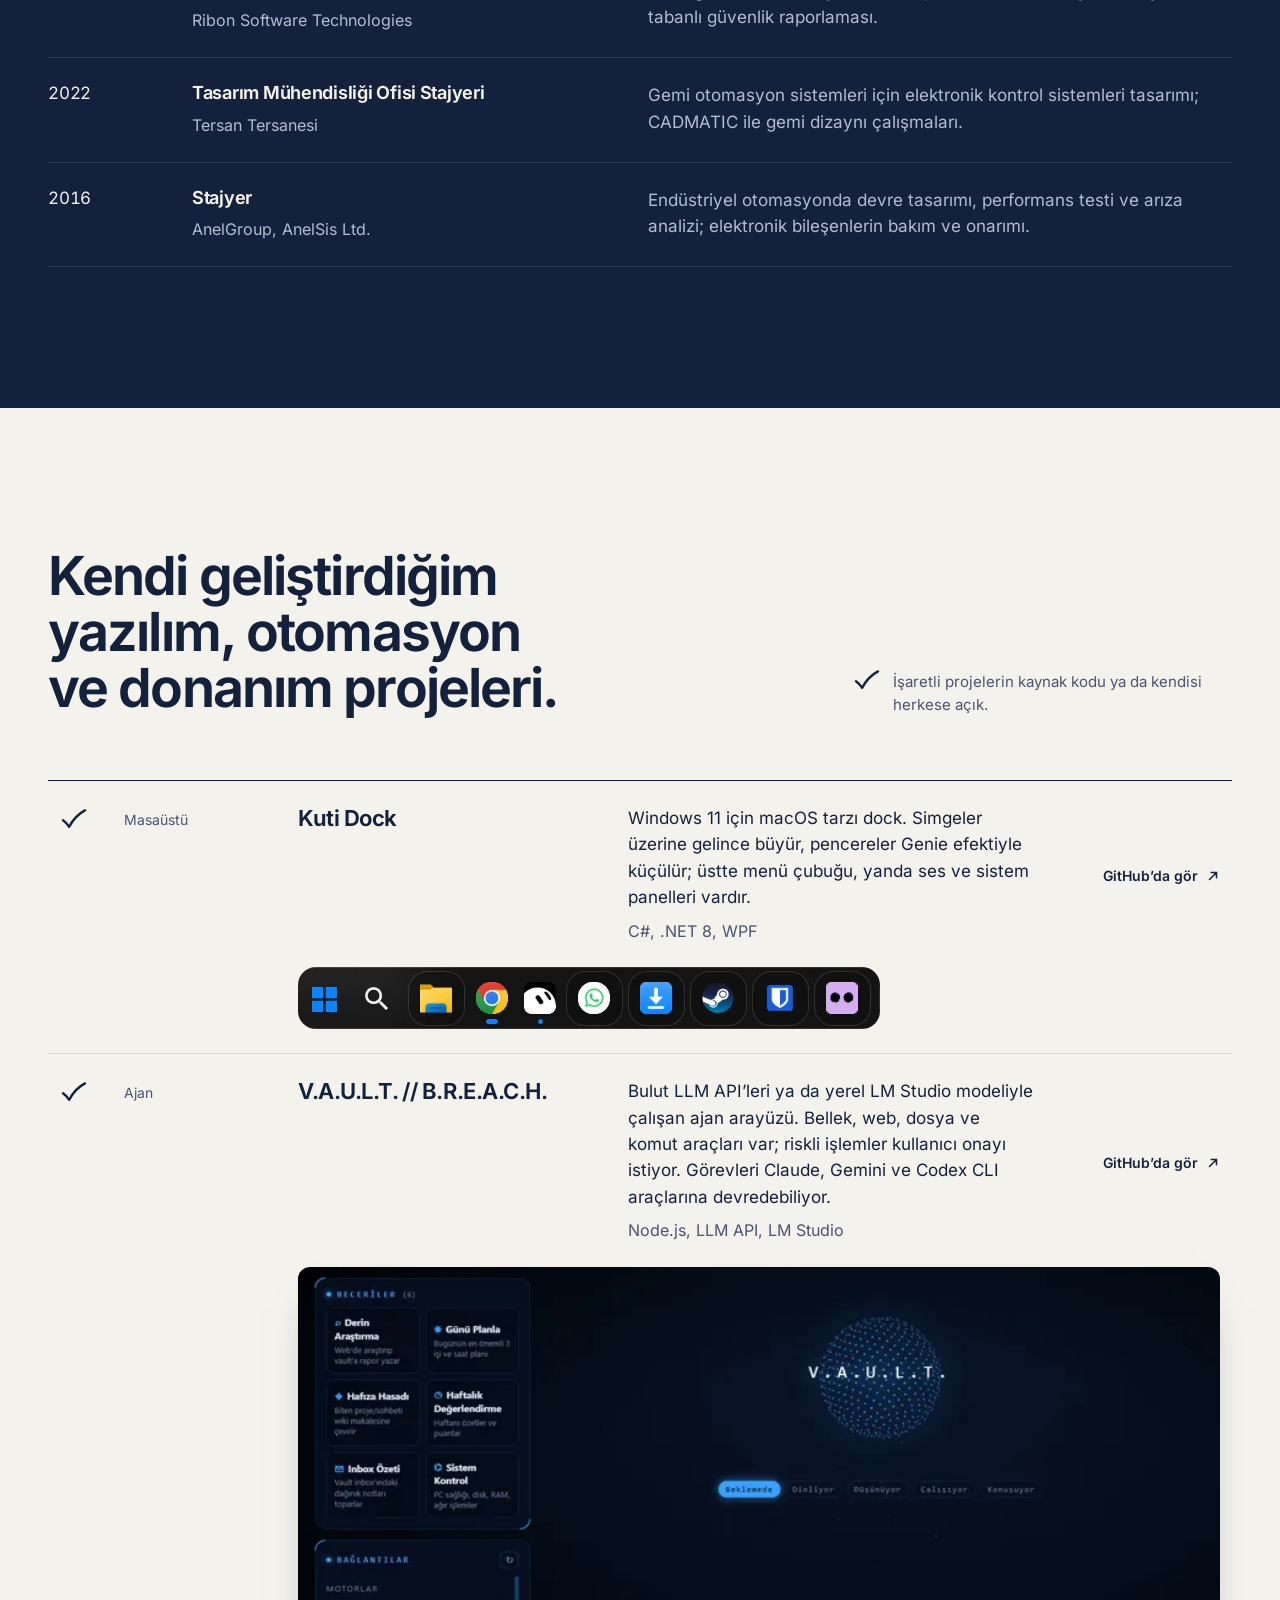
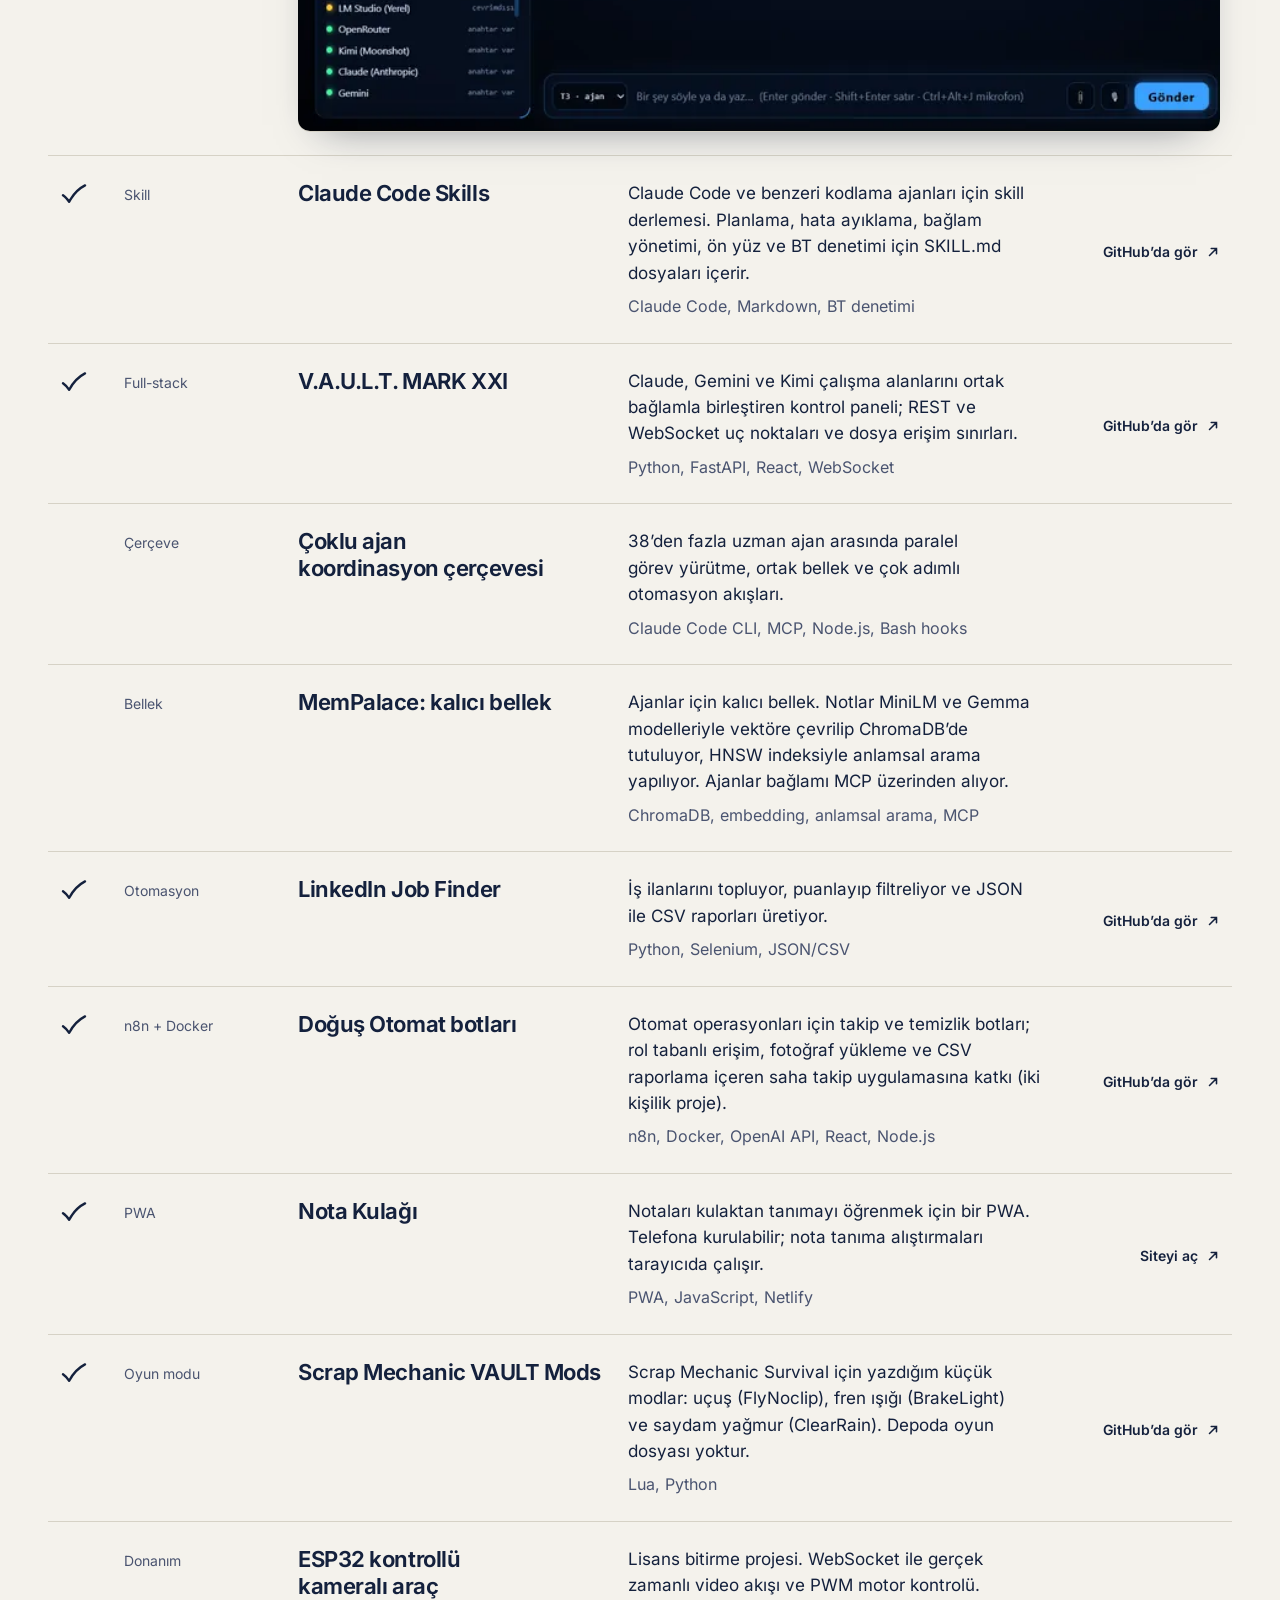
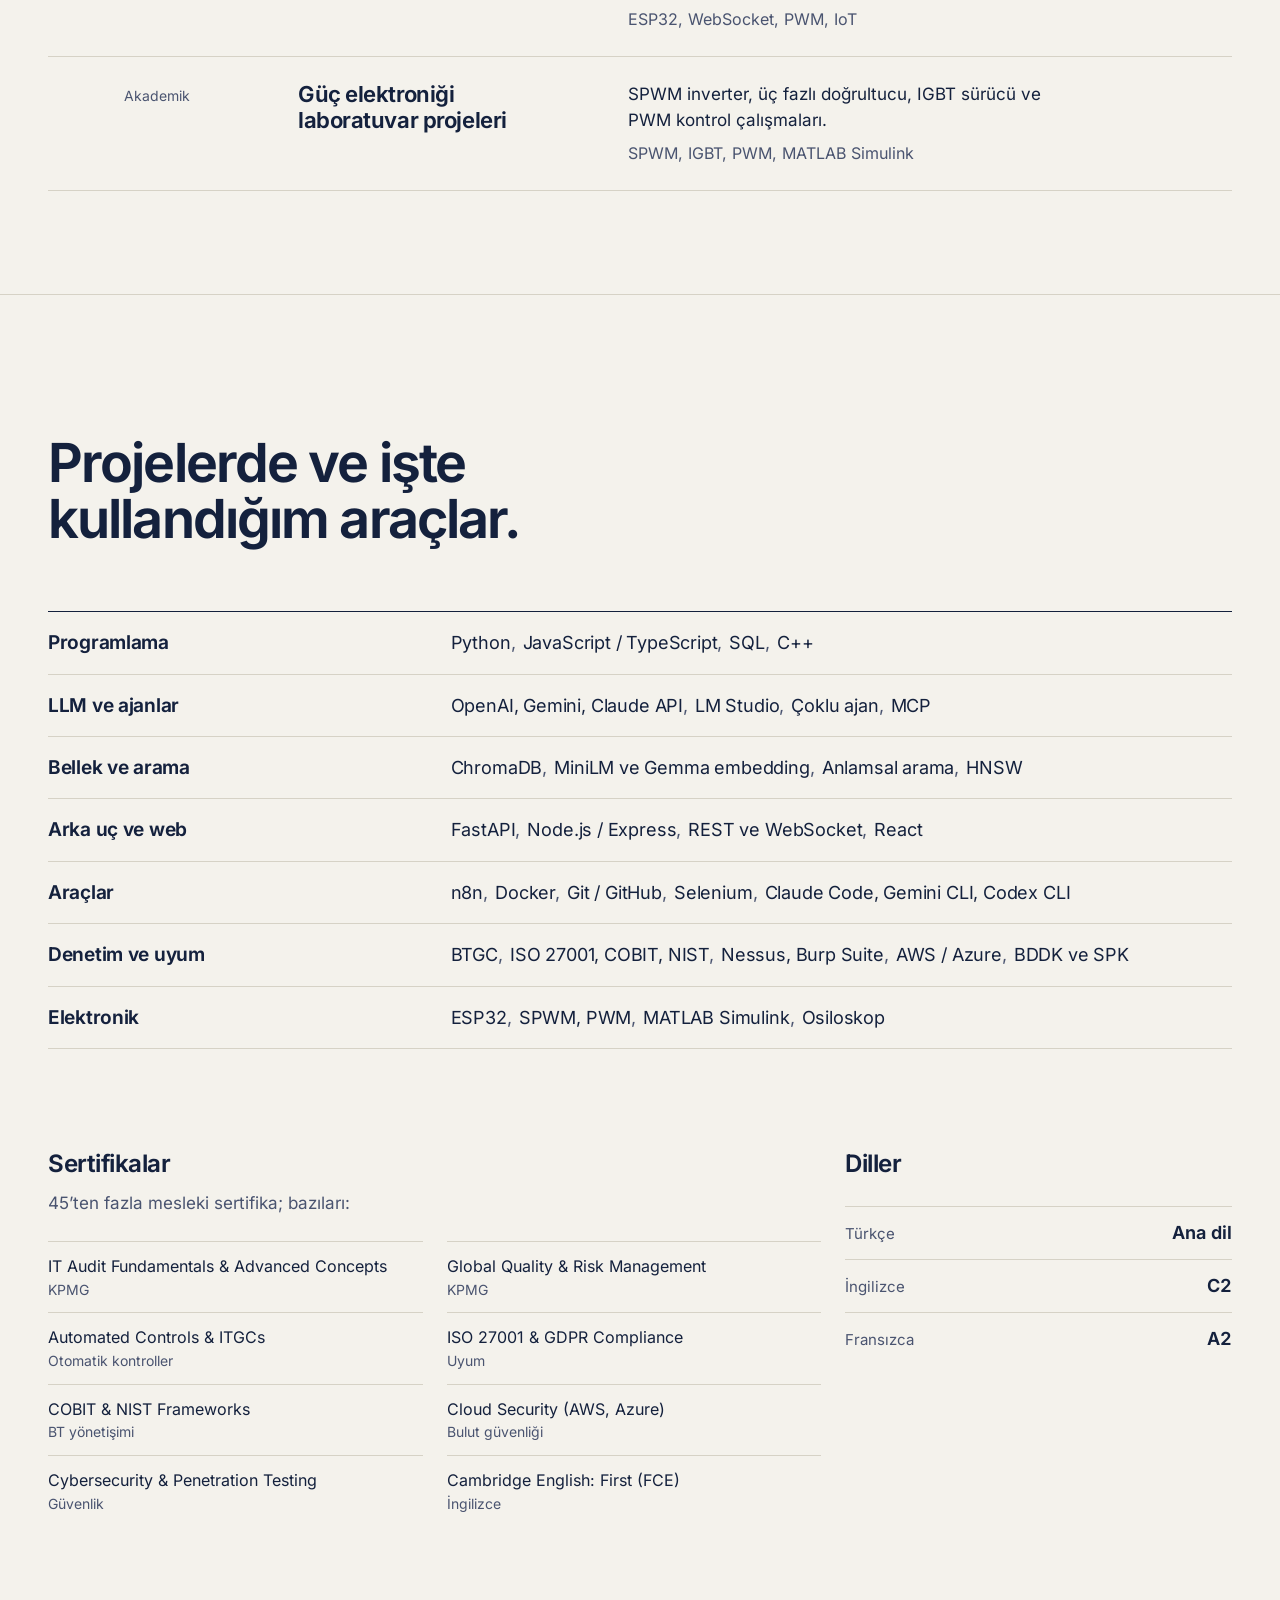
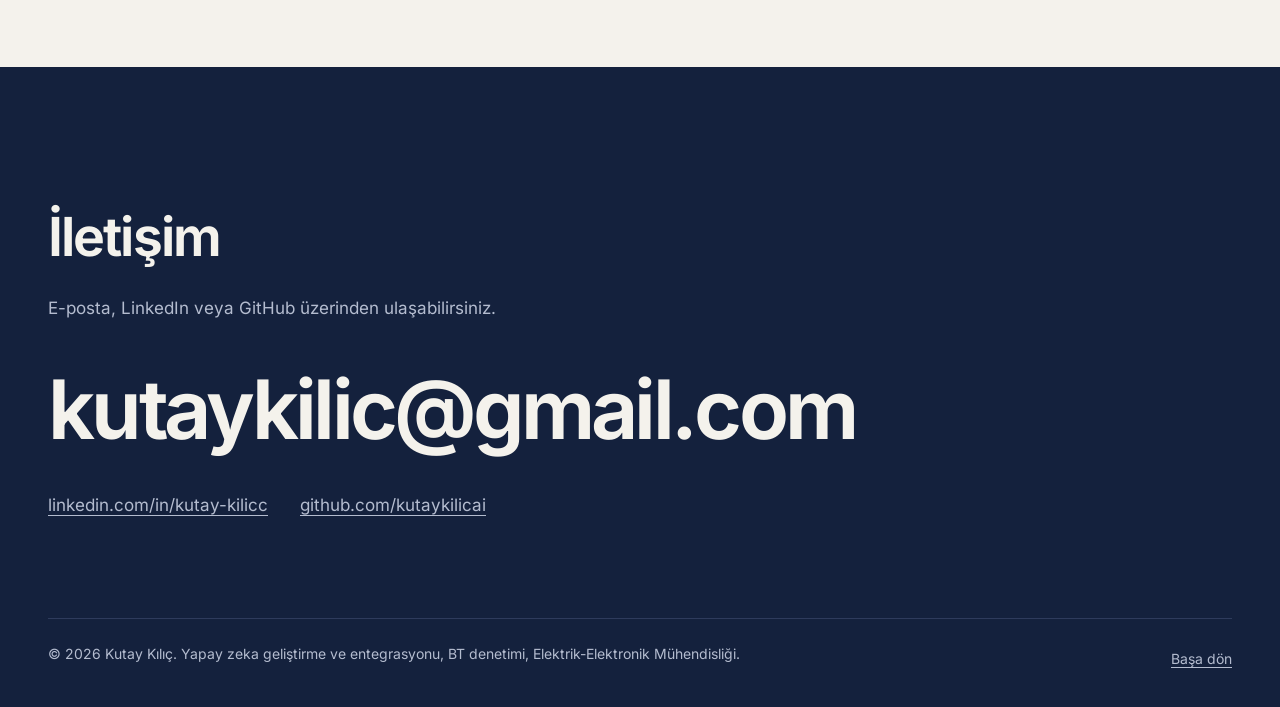
==== commit fba4ddcb: "Portfolyo yeniden tasarlandı: kağıt, lacivert ve sarı vurgu; tikli proje listesi, gerçek ekran görün" ====
--- a/index.html
+++ b/index.html
@@ -1,282 +1,112 @@
 <!DOCTYPE html>
 <html lang="tr">
 <head>
-  <meta charset="UTF-8">
-  <meta name="viewport" content="width=device-width, initial-scale=1.0">
-  <title>Kutay Kılıç | Yapay Zeka Geliştirme ve BT Denetimi</title>
-  <meta name="description" content="Kutay Kılıç, Elektrik-Elektronik Mühendisi. Yapay zeka geliştirme ve entegrasyonu, çoklu ajan araçları, Python ve FastAPI, dört yıl BT denetimi.">
-  <meta name="author" content="Kutay Kılıç">
-  <meta property="og:type" content="website">
-  <meta property="og:title" content="Kutay Kılıç | Yapay Zeka Geliştirme ve BT Denetimi">
-  <meta property="og:description" content="Kutay Kılıç, Elektrik-Elektronik Mühendisi. Yapay zeka geliştirme ve entegrasyonu, çoklu ajan araçları, Python ve FastAPI, dört yıl BT denetimi.">
-  <meta property="og:url" content="https://kutaykilicai.github.io/Kutay-portfolio.github.io/">
-  <meta property="og:image" content="https://kutaykilicai.github.io/Kutay-portfolio.github.io/profile.jpg">
-  <meta name="theme-color" content="#060a13">
-  <link rel="alternate" hreflang="en" href="en.html">
-  <link rel="icon" href="profile.jpg">
-  <link rel="preconnect" href="https://fonts.googleapis.com">
-  <link rel="preconnect" href="https://fonts.gstatic.com" crossorigin>
-  <link rel="preconnect" href="https://cdnjs.cloudflare.com" crossorigin>
-  <link href="https://fonts.googleapis.com/css2?family=IBM+Plex+Sans:wght@400;500;600&family=Space+Grotesk:wght@500;600;700&display=swap" rel="stylesheet">
-  <link href="https://cdnjs.cloudflare.com/ajax/libs/font-awesome/6.4.0/css/all.min.css" rel="stylesheet">
-  <link rel="stylesheet" href="style.css">
+<meta charset="UTF-8">
+<meta name="viewport" content="width=device-width, initial-scale=1">
+<title>Kutay Kılıç | Yapay Zeka Geliştirme ve BT Denetimi</title>
+<meta name="description" content="Kutay Kılıç, Elektrik-Elektronik Mühendisi. Yapay zeka geliştirme ve entegrasyonu, çoklu ajan araçları, Python ve FastAPI, dört yıl BT denetimi.">
+<meta name="author" content="Kutay Kılıç">
+<link rel="canonical" href="https://kutaykilicai.github.io/Kutay-portfolio.github.io/">
+<link rel="alternate" hreflang="tr" href="https://kutaykilicai.github.io/Kutay-portfolio.github.io/">
+<link rel="alternate" hreflang="en" href="https://kutaykilicai.github.io/Kutay-portfolio.github.io/en.html">
+<meta property="og:type" content="profile">
+<meta property="og:title" content="Kutay Kılıç | Yapay Zeka Geliştirme ve BT Denetimi">
+<meta property="og:description" content="Kutay Kılıç, Elektrik-Elektronik Mühendisi. Yapay zeka geliştirme ve entegrasyonu, çoklu ajan araçları, Python ve FastAPI, dört yıl BT denetimi.">
+<meta property="og:url" content="https://kutaykilicai.github.io/Kutay-portfolio.github.io/">
+<meta property="og:image" content="https://kutaykilicai.github.io/Kutay-portfolio.github.io/og.png">
+<meta property="og:image:width" content="1200">
+<meta property="og:image:height" content="630">
+<meta property="og:locale" content="tr_TR">
+<meta name="twitter:card" content="summary_large_image">
+<meta name="theme-color" content="#f4f2ec">
+<link rel="icon" href="favicon.svg" type="image/svg+xml">
+<link rel="apple-touch-icon" href="profile.jpg">
+<link rel="stylesheet" href="style.css">
+<script type="application/ld+json">{"@context": "https://schema.org", "@type": "Person", "name": "Kutay Kılıç", "url": "https://kutaykilicai.github.io/Kutay-portfolio.github.io/", "image": "https://kutaykilicai.github.io/Kutay-portfolio.github.io/profile.jpg", "sameAs": ["https://www.linkedin.com/in/kutay-kilicc", "https://github.com/kutaykilicai"], "alumniOf": "İstanbul Aydın Üniversitesi", "description": "Kutay Kılıç, Elektrik-Elektronik Mühendisi. Yapay zeka geliştirme ve entegrasyonu, çoklu ajan araçları, Python ve FastAPI, dört yıl BT denetimi."}</script>
+<script>document.documentElement.classList.add('js')</script>
 </head>
-<body id="home">
-  <a class="skip" href="#main">İçeriğe geç</a>
-  <svg width="0" height="0" style="position:absolute" aria-hidden="true" focusable="false"><defs>
-<linearGradient id="pg" x1="0" x2="1"><stop offset="0" stop-color="#2dd4ef" stop-opacity="0"/><stop offset=".6" stop-color="#2dd4ef"/><stop offset="1" stop-color="#8b7cf6"/></linearGradient>
-<radialGradient id="hg"><stop offset="0" stop-color="#7ee8fa"/><stop offset="1" stop-color="#2dd4ef"/></radialGradient>
-<linearGradient id="bg2" x1="0" x2="1"><stop offset="0" stop-color="#2dd4ef"/><stop offset="1" stop-color="#8b7cf6"/></linearGradient>
-</defs></svg>
-  <div class="preloader" id="preloader" aria-hidden="true">
-    <div class="preloader-inner">
-      <svg viewBox="0 0 72 72"><defs><linearGradient id="plg" x1="0" x2="1"><stop offset="0" stop-color="#2dd4ef"/><stop offset="1" stop-color="#8b7cf6"/></linearGradient></defs><circle class="track" cx="36" cy="36" r="30"/><circle class="arc" cx="36" cy="36" r="30"/></svg>
-      <span class="preloader-text">Kutay Kılıç</span>
+<body id="top">
+<a class="skip" href="#main">İçeriğe geç</a>
+<header class="bar">
+  <div class="wrap bar-in">
+    <a class="brand" href="#top"><svg class="tick" viewBox="0 0 28 24" aria-hidden="true" focusable="false"><path d="M3 13.2c2.4 1.7 4.4 3.8 6.2 6.6C13 12.6 17.6 7.2 25 3.4"/></svg>Kutay Kılıç</a>
+    <nav aria-label="Menü">
+      <button class="menu-btn" type="button" aria-expanded="false" aria-controls="nav-list">Menü</button>
+      <ul id="nav-list" class="nav-list"><li><a href="#about">Hakkımda</a></li><li><a href="#experience">Deneyim</a></li><li><a href="#projects">Projeler</a></li><li><a href="#skills">Yetenekler</a></li><li><a href="#contact">İletişim</a></li></ul>
+    </nav>
+    <a class="lang" href="en.html" hreflang="en" lang="en" >EN<span class="sr"> English version</span></a>
+  </div>
+</header>
+<main id="main">
+  <section class="hero wrap" aria-labelledby="hero-h">
+    <div class="hero-text">
+      <h1 id="hero-h"><svg class="tick tick-name" viewBox="0 0 28 24" aria-hidden="true" focusable="false"><path d="M3 13.2c2.4 1.7 4.4 3.8 6.2 6.6C13 12.6 17.6 7.2 25 3.4"/></svg>Kutay Kılıç</h1>
+      <p class="lede">Yapay zeka ajanları ve otomasyon geliştiriyorum. Arkamda dört yıllık <mark class="hl">BT denetimi</mark> var.</p>
+      <div class="actions">
+        <a class="btn" href="#projects">Projeleri gör</a>
+        <a class="link" href="mailto:kutaykilic@gmail.com">E-posta gönder</a>
+      </div>
+      <p class="hero-role">Elektrik-Elektronik Mühendisi</p>
     </div>
-  </div>
-  <div class="aurora-bg" aria-hidden="true"><div class="aurora-blob blob-1"></div><div class="aurora-blob blob-2"></div><div class="aurora-blob blob-3"></div></div>
-  <div class="grid-bg" aria-hidden="true"></div>
-
-  <nav class="navbar" id="navbar" aria-label="Menü">
-    <div class="container nav-inner">
-      <a href="#home" class="nav-logo"><span class="mark" aria-hidden="true">KK</span>Kutay Kılıç</a>
-      <ul class="nav-links">
-          <li><a href="#home" class="nav-link active">Ana Sayfa</a></li>
-          <li><a href="#about" class="nav-link">Hakkımda</a></li>
-          <li><a href="#skills" class="nav-link">Yetenekler</a></li>
-          <li><a href="#experience" class="nav-link">Deneyim</a></li>
-          <li><a href="#projects" class="nav-link">Projeler</a></li>
-          <li><a href="#contact" class="nav-link">İletişim</a></li>
-      </ul>
-      <a href="en.html" class="lang-switch" lang="en">EN</a>
-      <button class="nav-toggle" id="navToggle" aria-label="Menü" aria-expanded="false"><span></span><span></span><span></span></button>
-    </div>
-  </nav>
-
-  <main id="main">
-  <section class="hero" id="hero">
-    <canvas id="net" aria-hidden="true"></canvas>
-    <div class="container hero-grid">
-      <div class="hero-left">
-        <p class="hero-quote enter" style="--d:1"><i class="fas fa-bolt" aria-hidden="true"></i>“Mühendislik bilgimi yazılımla birleştiriyorum”</p>
-        <h1 class="enter" style="--d:2"><span class="name-line">Kutay Kılıç</span></h1>
-        <p class="hero-sub enter" style="--d:3">Yapay zeka ajanları ve otomasyon geliştiriyorum. Arkamda dört yıllık BT denetimi var.</p>
-        <p class="hero-desc enter" style="--d:4">Elektrik-Elektronik Mühendisiyim. Çoklu ajan koordinasyonu, araç kullanan ajanlar, MCP entegrasyonları, FastAPI ve React ile uçtan uca araçlar kuruyorum. Öncesinde KPMG Türkiye&#x27;de, bankacılıkta ve kripto varlık sektöründe BT denetimi yaptım.</p>
-        <div class="hero-buttons enter" style="--d:5">
-          <a href="#projects" class="btn btn-primary"><i class="fas fa-layer-group" aria-hidden="true"></i>Projeleri gör</a>
-          <a href="mailto:kutaykilic@gmail.com" class="btn btn-outline"><i class="fas fa-envelope" aria-hidden="true"></i>E-posta gönder</a>
-        </div>
-      </div>
-      <div class="hero-right enter" style="--d:3">
-        <div class="profile">
-          <svg class="orbit" viewBox="0 0 400 480" preserveAspectRatio="none" aria-hidden="true">
-            <ellipse class="o1" cx="200" cy="240" rx="196" ry="236" fill="none"/>
-            <ellipse class="o2" cx="200" cy="240" rx="186" ry="226" fill="none" stroke-width="1"/>
-            <g class="dotg"><circle class="dot" cx="200" cy="6" r="4"/></g>
-            <g class="dotg2"><circle class="dot" cx="200" cy="472" r="3.5"/></g>
-          </svg>
-          <div class="profile-card">
-            <img src="profile.jpg" alt="Kutay Kılıç" width="800" height="800" fetchpriority="high">
-            <div class="profile-meta">
-              <div><strong>Kutay Kılıç</strong><span>Yapay zeka ve BT denetimi</span></div>
-              <div class="profile-links">
-                <a class="icon-btn" href="https://www.linkedin.com/in/kutay-kilicc" target="_blank" rel="noopener" aria-label="LinkedIn"><i class="fab fa-linkedin-in" aria-hidden="true"></i></a>
-                <a class="icon-btn" href="https://github.com/kutaykilicai" target="_blank" rel="noopener" aria-label="GitHub"><i class="fab fa-github" aria-hidden="true"></i></a>
-              </div>
-            </div>
-          </div>
-        </div>
-      </div>
-    </div>
-    <span class="scroll-cue" aria-hidden="true"></span>
+    <figure class="hero-photo">
+      <img src="profile.jpg" width="800" height="800" alt="Kutay Kılıç’ın vesikalık fotoğrafı" fetchpriority="high" decoding="async">
+    </figure>
   </section>
 
-  <section class="metrics" aria-label="Deneyim süreleri">
-    <div class="container metrics-grid">
-      <div class="card durations spot" data-reveal>
-        <h3>Deneyim süreleri</h3>
-          <div class="dur"><span class="dur-label">Yazılım geliştirme</span><span class="dur-val">2 yıl</span><div class="dur-bar"><i style="--v:0.5"></i></div></div>
-          <div class="dur"><span class="dur-label">Yapay zeka geliştirme ve entegrasyonu</span><span class="dur-val">2 yıl</span><div class="dur-bar"><i style="--v:0.5"></i></div></div>
-          <div class="dur"><span class="dur-label">BT denetimi</span><span class="dur-val">4 yıl</span><div class="dur-bar"><i style="--v:1"></i></div></div>
+  <section id="about" class="sec wrap about" aria-labelledby="about-h">
+    <h2 id="about-h">Mühendislik bilgimi yazılımla birleştiriyorum.</h2>
+    <div class="about-text"><p>Elektrik-Elektronik Mühendisiyim. Çoklu ajan koordinasyonu, araç kullanan ajanlar, MCP entegrasyonları, FastAPI ve React ile uçtan uca araçlar kuruyorum. İstanbul Aydın Üniversitesi Elektrik-Elektronik Mühendisliği bölümünden 2022’de mezun oldum.</p><p>Bulut ve yerel modellerle çalışan ajanlar, 38’den fazla ajanı koordine eden bir çerçeve, ChromaDB üzerinde kalıcı bellek ve FastAPI/WebSocket arka uçları geliştirdim. Gereksinimlerin hızlı değiştiği deneme işlerinde bağımsız çalışmayı seviyorum.</p><p>Dört yıllık BT denetimi geçmişim var: KPMG Türkiye’de 10’dan fazla banka ve finans kuruluşunda BTGC denetimi, AlternatifBank’ta BDDK kapsamında denetim ve Python otomasyonu, Crybo ve Yapı Kredi Kripto’da kripto varlık sektöründe BT denetimi ve GRC. Bu deneyim bana yapılandırılmış problem analizi ve açık raporlama alışkanlığı kazandırdı.</p></div>
+    <table class="facts"><caption>Kısaca</caption><tbody><tr><th scope="row">BT denetimi</th><td>4 yıl</td></tr><tr><th scope="row">Yazılım geliştirme</th><td>2 yıl</td></tr><tr><th scope="row">Yapay zeka geliştirme ve entegrasyonu</th><td>2 yıl</td></tr><tr><th scope="row">BTGC denetimi yapılan banka ve finans kuruluşu</th><td>10+</td></tr><tr><th scope="row">Koordinasyon çerçevesindeki ajan</th><td>38+</td></tr><tr><th scope="row">Mesleki sertifika</th><td>45+</td></tr></tbody></table>
+  </section>
+
+  <section id="experience" class="sec band" aria-labelledby="exp-h">
+    <div class="wrap">
+      <h2 id="exp-h">Denetimden yapay zekaya uzanan yol.</h2>
+      <ol class="jobs"><li class="job"><p class="job-when"><time>09/2026</time><span class="sr"> </span><time>11/2026</time></p><div class="job-head"><h3>BT Denetim Uzmanı</h3><p class="job-org">Infonal Bilgi Teknolojileri A.Ş., Yapı Kredi Kripto görevlendirmesi</p></div><div class="job-body"><p>Kripto varlık hizmet sağlayıcısında SPK bilgi sistemleri gereklilikleri kapsamında BT denetimi ve GRC çalışmaları.</p><ul><li>Erişim yönetimi, değişiklik yönetimi ve BT operasyonlarına ilişkin BT genel kontrollerini ve bilgi güvenliği kontrollerini test ettim.</li><li>SPK/TÜBİTAK uyum çalışması için uygulama, bulut, yedekleme, hizmet ve süreç envanterleri üzerinde çalıştım.</li><li>BT risk envanterini, kontrol kataloğunu ve RCSA çalışmalarını Archer’daki risk kayıtlarıyla eşleştirdim; kontrol eksikliklerini iş ve teknoloji ekipleriyle takip ettim.</li></ul></div></li><li class="job"><p class="job-when"><time>12/2025</time><span class="sr"> </span><time>05/2026</time></p><div class="job-head"><h3>BT Denetim Uzmanı</h3><p class="job-org">Crybo Kripto Varlık Alım Satım Platformu A.Ş.</p></div><div class="job-body"><p>Kripto varlık operasyonlarında BT iç denetim ve iç kontrol süreçleri.</p><ul><li>BT iç denetim ve iç kontrol süreçlerini yürüttüm.</li><li>BTGC, kullanıcı erişim yetkileri ve süreç kontrollerini değerlendirdim.</li><li>KPMG BT denetim sürecini başından sonuna kadar yönettim.</li></ul></div></li><li class="job"><p class="job-when"><time>10/2025</time><span class="sr"> </span><time>12/2025</time></p><div class="job-head"><h3>Yönetmen Yardımcısı, BT Kontrol ve Veri Analitiği</h3><p class="job-org">AlternatifBank</p></div><div class="job-body"><p>BDDK düzenlemeleri kapsamında periyodik BT sistem ve süreç denetimleri.</p><ul><li>Python ile denetim raporlama otomasyonu geliştirdim; süreç verimliliği %40 arttı.</li><li>Haftalık, aylık ve yıllık BT sistem ve süreç denetimleri yaptım.</li><li>Kurumsal uygulamaların risk değerlendirmelerine katıldım.</li></ul></div></li><li class="job"><p class="job-when"><time>07/2022</time><span class="sr"> </span><time>06/2025</time></p><div class="job-head"><h3>BT Denetimi, Deneyimli Asistan (09/2023’ten itibaren)</h3><p class="job-org">KPMG Türkiye</p></div><div class="job-body"><p>10’dan fazla banka ve finans kuruluşunda BTGC denetimleri.</p><ul><li>ISO 27001, COBIT ve NIST çerçevelerine uyumu değerlendirdim.</li><li>Nessus ve Burp Suite ile zafiyet değerlendirmeleri ve sızma testleri yaptım.</li><li>AWS ve Azure bulut güvenliği politikalarını inceledim.</li></ul></div></li></ol>
+      <h3 class="interns-h">Stajlar</h3>
+      <ol class="jobs jobs-small"><li class="job job-small"><p class="job-when"><time>2022</time></p><div class="job-head"><h4>Yazılım Teknolojileri Stajyeri</h4><p class="job-org">Ribon Software Technologies</p></div><div class="job-body"><p>Siber güvenlik otomasyon betikleri, sistem izleme araçları ve Python tabanlı güvenlik raporlaması.</p></div></li><li class="job job-small"><p class="job-when"><time>2022</time></p><div class="job-head"><h4>Tasarım Mühendisliği Ofisi Stajyeri</h4><p class="job-org">Tersan Tersanesi</p></div><div class="job-body"><p>Gemi otomasyon sistemleri için elektronik kontrol sistemleri tasarımı; CADMATIC ile gemi dizaynı çalışmaları.</p></div></li><li class="job job-small"><p class="job-when"><time>2016</time></p><div class="job-head"><h4>Stajyer</h4><p class="job-org">AnelGroup, AnelSis Ltd.</p></div><div class="job-body"><p>Endüstriyel otomasyonda devre tasarımı, performans testi ve arıza analizi; elektronik bileşenlerin bakım ve onarımı.</p></div></li></ol>
+    </div>
+  </section>
+
+  <section id="projects" class="sec wrap" aria-labelledby="proj-h">
+    <div class="sec-head">
+      <h2 id="proj-h">Kendi geliştirdiğim yazılım, otomasyon ve donanım projeleri.</h2>
+      <p class="legend"><svg class="tick" viewBox="0 0 28 24" aria-hidden="true" focusable="false"><path d="M3 13.2c2.4 1.7 4.4 3.8 6.2 6.6C13 12.6 17.6 7.2 25 3.4"/></svg><span>İşaretli projelerin kaynak kodu ya da kendisi herkese açık.</span></p>
+    </div>
+    <ul class="projs"><li class="proj is-public has-fig"><span class="proj-mark"><svg class="tick" viewBox="0 0 28 24" aria-hidden="true" focusable="false"><path d="M3 13.2c2.4 1.7 4.4 3.8 6.2 6.6C13 12.6 17.6 7.2 25 3.4"/></svg></span><h3 class="proj-name"><a class="proj-link" href="https://github.com/kutaykilicai/kuti-dock" rel="noopener">Kuti Dock<span class="sr">, GitHub’da gör</span></a></h3><p class="proj-cat">Masaüstü</p><p class="proj-d">Windows 11 için macOS tarzı dock. Simgeler üzerine gelince büyür, pencereler Genie efektiyle küçülür; üstte menü çubuğu, yanda ses ve sistem panelleri vardır.</p><p class="proj-s">C#, .NET 8, WPF</p><span class="proj-go" aria-hidden="true">GitHub’da gör<svg viewBox="0 0 16 16" focusable="false"><path d="M4 12 12 4M6 4h6v6"/></svg></span><figure class="proj-fig fig-strip"><img src="img/kuti-dock.webp" width="582" height="62" alt="Kuti Dock’un ekran görüntüsü: koyu zemin üzerinde Başlat, arama ve uygulama simgeleri" loading="lazy" decoding="async"></figure></li><li class="proj is-public has-fig"><span class="proj-mark"><svg class="tick" viewBox="0 0 28 24" aria-hidden="true" focusable="false"><path d="M3 13.2c2.4 1.7 4.4 3.8 6.2 6.6C13 12.6 17.6 7.2 25 3.4"/></svg></span><h3 class="proj-name"><a class="proj-link" href="https://github.com/kutaykilicai/vault-breach" rel="noopener">V.A.U.L.T. // B.R.E.A.C.H.<span class="sr">, GitHub’da gör</span></a></h3><p class="proj-cat">Ajan</p><p class="proj-d">Bulut LLM API’leri ya da yerel LM Studio modeliyle çalışan ajan arayüzü. Bellek, web, dosya ve komut araçları var; riskli işlemler kullanıcı onayı istiyor. Görevleri Claude, Gemini ve Codex CLI araçlarına devredebiliyor.</p><p class="proj-s">Node.js, LLM API, LM Studio</p><span class="proj-go" aria-hidden="true">GitHub’da gör<svg viewBox="0 0 16 16" focusable="false"><path d="M4 12 12 4M6 4h6v6"/></svg></span><figure class="proj-fig fig-wide"><img src="img/vault-panel-1500.webp" srcset="img/vault-panel-750.webp 750w, img/vault-panel-1500.webp 1500w" sizes="(max-width: 760px) 90vw, 720px" width="1500" height="755" alt="V.A.U.L.T. arayüzünün ekran görüntüsü: solda beceriler ve model bağlantıları, ortada durum küresi, altta komut satırı" loading="lazy" decoding="async"></figure></li><li class="proj is-public"><span class="proj-mark"><svg class="tick" viewBox="0 0 28 24" aria-hidden="true" focusable="false"><path d="M3 13.2c2.4 1.7 4.4 3.8 6.2 6.6C13 12.6 17.6 7.2 25 3.4"/></svg></span><h3 class="proj-name"><a class="proj-link" href="https://github.com/kutaykilicai/claude-code-skills" rel="noopener">Claude Code Skills<span class="sr">, GitHub’da gör</span></a></h3><p class="proj-cat">Skill</p><p class="proj-d">Claude Code ve benzeri kodlama ajanları için skill derlemesi. Planlama, hata ayıklama, bağlam yönetimi, ön yüz ve BT denetimi için SKILL.md dosyaları içerir.</p><p class="proj-s">Claude Code, Markdown, BT denetimi</p><span class="proj-go" aria-hidden="true">GitHub’da gör<svg viewBox="0 0 16 16" focusable="false"><path d="M4 12 12 4M6 4h6v6"/></svg></span></li><li class="proj is-public"><span class="proj-mark"><svg class="tick" viewBox="0 0 28 24" aria-hidden="true" focusable="false"><path d="M3 13.2c2.4 1.7 4.4 3.8 6.2 6.6C13 12.6 17.6 7.2 25 3.4"/></svg></span><h3 class="proj-name"><a class="proj-link" href="https://github.com/kutaykilicai/V.A.U.L.T" rel="noopener">V.A.U.L.T. MARK XXI<span class="sr">, GitHub’da gör</span></a></h3><p class="proj-cat">Full-stack</p><p class="proj-d">Claude, Gemini ve Kimi çalışma alanlarını ortak bağlamla birleştiren kontrol paneli; REST ve WebSocket uç noktaları ve dosya erişim sınırları.</p><p class="proj-s">Python, FastAPI, React, WebSocket</p><span class="proj-go" aria-hidden="true">GitHub’da gör<svg viewBox="0 0 16 16" focusable="false"><path d="M4 12 12 4M6 4h6v6"/></svg></span></li><li class="proj"><span class="proj-mark"></span><h3 class="proj-name">Çoklu ajan koordinasyon çerçevesi</h3><p class="proj-cat">Çerçeve</p><p class="proj-d">38’den fazla uzman ajan arasında paralel görev yürütme, ortak bellek ve çok adımlı otomasyon akışları.</p><p class="proj-s">Claude Code CLI, MCP, Node.js, Bash hooks</p></li><li class="proj"><span class="proj-mark"></span><h3 class="proj-name">MemPalace: kalıcı bellek</h3><p class="proj-cat">Bellek</p><p class="proj-d">Ajanlar için kalıcı bellek. Notlar MiniLM ve Gemma modelleriyle vektöre çevrilip ChromaDB’de tutuluyor, HNSW indeksiyle anlamsal arama yapılıyor. Ajanlar bağlamı MCP üzerinden alıyor.</p><p class="proj-s">ChromaDB, embedding, anlamsal arama, MCP</p></li><li class="proj is-public"><span class="proj-mark"><svg class="tick" viewBox="0 0 28 24" aria-hidden="true" focusable="false"><path d="M3 13.2c2.4 1.7 4.4 3.8 6.2 6.6C13 12.6 17.6 7.2 25 3.4"/></svg></span><h3 class="proj-name"><a class="proj-link" href="https://github.com/kutaykilicai/Linkedin-Job-Finder" rel="noopener">LinkedIn Job Finder<span class="sr">, GitHub’da gör</span></a></h3><p class="proj-cat">Otomasyon</p><p class="proj-d">İş ilanlarını topluyor, puanlayıp filtreliyor ve JSON ile CSV raporları üretiyor.</p><p class="proj-s">Python, Selenium, JSON/CSV</p><span class="proj-go" aria-hidden="true">GitHub’da gör<svg viewBox="0 0 16 16" focusable="false"><path d="M4 12 12 4M6 4h6v6"/></svg></span></li><li class="proj is-public"><span class="proj-mark"><svg class="tick" viewBox="0 0 28 24" aria-hidden="true" focusable="false"><path d="M3 13.2c2.4 1.7 4.4 3.8 6.2 6.6C13 12.6 17.6 7.2 25 3.4"/></svg></span><h3 class="proj-name"><a class="proj-link" href="https://github.com/kutaykilicai/TemizlikTakipSistemi" rel="noopener">Doğuş Otomat botları<span class="sr">, GitHub’da gör</span></a></h3><p class="proj-cat">n8n + Docker</p><p class="proj-d">Otomat operasyonları için takip ve temizlik botları; rol tabanlı erişim, fotoğraf yükleme ve CSV raporlama içeren saha takip uygulamasına katkı (iki kişilik proje).</p><p class="proj-s">n8n, Docker, OpenAI API, React, Node.js</p><span class="proj-go" aria-hidden="true">GitHub’da gör<svg viewBox="0 0 16 16" focusable="false"><path d="M4 12 12 4M6 4h6v6"/></svg></span></li><li class="proj is-public"><span class="proj-mark"><svg class="tick" viewBox="0 0 28 24" aria-hidden="true" focusable="false"><path d="M3 13.2c2.4 1.7 4.4 3.8 6.2 6.6C13 12.6 17.6 7.2 25 3.4"/></svg></span><h3 class="proj-name"><a class="proj-link" href="https://nota-kulagi.netlify.app/" rel="noopener">Nota Kulağı<span class="sr">, Siteyi aç</span></a></h3><p class="proj-cat">PWA</p><p class="proj-d">Notaları kulaktan tanımayı öğrenmek için bir PWA. Telefona kurulabilir; nota tanıma alıştırmaları tarayıcıda çalışır.</p><p class="proj-s">PWA, JavaScript, Netlify</p><span class="proj-go" aria-hidden="true">Siteyi aç<svg viewBox="0 0 16 16" focusable="false"><path d="M4 12 12 4M6 4h6v6"/></svg></span></li><li class="proj is-public"><span class="proj-mark"><svg class="tick" viewBox="0 0 28 24" aria-hidden="true" focusable="false"><path d="M3 13.2c2.4 1.7 4.4 3.8 6.2 6.6C13 12.6 17.6 7.2 25 3.4"/></svg></span><h3 class="proj-name"><a class="proj-link" href="https://github.com/kutaykilicai/scrap-mechanic-vault-mods" rel="noopener">Scrap Mechanic VAULT Mods<span class="sr">, GitHub’da gör</span></a></h3><p class="proj-cat">Oyun modu</p><p class="proj-d">Scrap Mechanic Survival için yazdığım küçük modlar: uçuş (FlyNoclip), fren ışığı (BrakeLight) ve saydam yağmur (ClearRain). Depoda oyun dosyası yoktur.</p><p class="proj-s">Lua, Python</p><span class="proj-go" aria-hidden="true">GitHub’da gör<svg viewBox="0 0 16 16" focusable="false"><path d="M4 12 12 4M6 4h6v6"/></svg></span></li><li class="proj"><span class="proj-mark"></span><h3 class="proj-name">ESP32 kontrollü kameralı araç</h3><p class="proj-cat">Donanım</p><p class="proj-d">Lisans bitirme projesi. WebSocket ile gerçek zamanlı video akışı ve PWM motor kontrolü.</p><p class="proj-s">ESP32, WebSocket, PWM, IoT</p></li><li class="proj"><span class="proj-mark"></span><h3 class="proj-name">Güç elektroniği laboratuvar projeleri</h3><p class="proj-cat">Akademik</p><p class="proj-d">SPWM inverter, üç fazlı doğrultucu, IGBT sürücü ve PWM kontrol çalışmaları.</p><p class="proj-s">SPWM, IGBT, PWM, MATLAB Simulink</p></li></ul>
+  </section>
+
+  <section id="skills" class="sec wrap" aria-labelledby="skills-h">
+    <h2 id="skills-h">Projelerde ve işte kullandığım araçlar.</h2>
+    <div class="skills"><div class="sk"><h3>Programlama</h3><ul><li>Python</li><li>JavaScript / TypeScript</li><li>SQL</li><li>C++</li></ul></div><div class="sk"><h3>LLM ve ajanlar</h3><ul><li>OpenAI, Gemini, Claude API</li><li>LM Studio</li><li>Çoklu ajan</li><li>MCP</li></ul></div><div class="sk"><h3>Bellek ve arama</h3><ul><li>ChromaDB</li><li>MiniLM ve Gemma embedding</li><li>Anlamsal arama</li><li>HNSW</li></ul></div><div class="sk"><h3>Arka uç ve web</h3><ul><li>FastAPI</li><li>Node.js / Express</li><li>REST ve WebSocket</li><li>React</li></ul></div><div class="sk"><h3>Araçlar</h3><ul><li>n8n</li><li>Docker</li><li>Git / GitHub</li><li>Selenium</li><li>Claude Code, Gemini CLI, Codex CLI</li></ul></div><div class="sk"><h3>Denetim ve uyum</h3><ul><li>BTGC</li><li>ISO 27001, COBIT, NIST</li><li>Nessus, Burp Suite</li><li>AWS / Azure</li><li>BDDK ve SPK</li></ul></div><div class="sk"><h3>Elektronik</h3><ul><li>ESP32</li><li>SPWM, PWM</li><li>MATLAB Simulink</li><li>Osiloskop</li></ul></div></div>
+    <div class="certs-langs">
+      <div>
+        <h3>Sertifikalar</h3>
+        <p class="muted">45’ten fazla mesleki sertifika; bazıları:</p>
+        <ul class="certs"><li><span>IT Audit Fundamentals &amp; Advanced Concepts</span><span class="muted">KPMG</span></li><li><span>Global Quality &amp; Risk Management</span><span class="muted">KPMG</span></li><li><span>Automated Controls &amp; ITGCs</span><span class="muted">Otomatik kontroller</span></li><li><span>ISO 27001 &amp; GDPR Compliance</span><span class="muted">Uyum</span></li><li><span>COBIT &amp; NIST Frameworks</span><span class="muted">BT yönetişimi</span></li><li><span>Cloud Security (AWS, Azure)</span><span class="muted">Bulut güvenliği</span></li><li><span>Cybersecurity &amp; Penetration Testing</span><span class="muted">Güvenlik</span></li><li><span>Cambridge English: First (FCE)</span><span class="muted">İngilizce</span></li></ul>
       </div>
-      <div class="counters">
-        <div class="card counter spot" data-reveal style="--i:1"><b><span data-count="45">45</span>+</b><span>mesleki sertifika</span></div>
-        <div class="card counter spot" data-reveal style="--i:2"><b><span data-count="38">38</span>+</b><span>ajanlı koordinasyon çerçevesi</span></div>
-        <div class="card counter spot" data-reveal style="--i:3"><b><span data-count="10">10</span>+</b><span>banka ve finans kuruluşunda BTGC denetimi</span></div>
+      <div>
+        <h3>Diller</h3>
+        <table class="facts"><tbody><tr><th scope="row">Türkçe</th><td>Ana dil</td></tr><tr><th scope="row">İngilizce</th><td>C2</td></tr><tr><th scope="row">Fransızca</th><td>A2</td></tr></tbody></table>
       </div>
     </div>
   </section>
-
-  <section id="about" class="section">
-    <div class="container about-grid">
-      <div class="section-head" data-reveal><h2 class="section-title">Hakkımda</h2><p class="section-subtitle">Mühendislik, yazılım ve denetim aynı masada.</p></div>
-      <div class="about-text" data-reveal style="--i:1">
-          <p>İstanbul Aydın Üniversitesi Elektrik-Elektronik Mühendisliği mezunuyum (2017–2022). İki yıldır yazılım geliştiriyor, iki yıldır da yapay zeka geliştirme ve entegrasyonu üzerinde çalışıyorum.</p>
-          <p>Bulut ve yerel modellerle çalışan ajanlar, 38&#x27;den fazla ajanı koordine eden bir çerçeve, ChromaDB üzerinde kalıcı bellek ve FastAPI/WebSocket arka uçları geliştirdim. Gereksinimlerin hızlı değiştiği deneme işlerinde bağımsız çalışmayı seviyorum.</p>
-          <p>Dört yıllık BT denetimi geçmişim var: KPMG Türkiye&#x27;de 10&#x27;dan fazla banka ve finans kuruluşunda BTGC denetimi, AlternatifBank&#x27;ta BDDK kapsamında denetim ve Python otomasyonu, Crybo ve Yapı Kredi Kripto&#x27;da kripto varlık sektöründe BT denetimi ve GRC. Bu deneyim bana yapılandırılmış problem analizi ve açık raporlama alışkanlığı kazandırdı.</p>
-      </div>
+</main>
+<footer id="contact" class="foot" aria-labelledby="contact-h">
+  <div class="wrap">
+    <h2 id="contact-h">İletişim</h2>
+    <p class="foot-p">E-posta, LinkedIn veya GitHub üzerinden ulaşabilirsiniz.</p>
+    <a class="mail" href="mailto:kutaykilic@gmail.com">kutaykilic@gmail.com</a>
+    <ul class="foot-links">
+      <li><a href="https://www.linkedin.com/in/kutay-kilicc" rel="noopener">linkedin.com/in/kutay-kilicc</a></li>
+      <li><a href="https://github.com/kutaykilicai" rel="noopener">github.com/kutaykilicai</a></li>
+    </ul>
+    <div class="foot-base">
+      <p>© 2026 Kutay Kılıç. Yapay zeka geliştirme ve entegrasyonu, BT denetimi, Elektrik-Elektronik Mühendisliği.</p>
+      <a href="#top">Başa dön</a>
     </div>
-  </section>
-
-  <section id="skills" class="section">
-    <div class="container">
-      <div class="section-head" data-reveal><h2 class="section-title">Araçlar &amp; Teknolojiler</h2><p class="section-subtitle">Projelerde ve işte kullandığım araçlar.</p></div>
-      <div class="skill-groups">
-        <div class="card skill-group spot" data-reveal style="--i:0"><h3><i class="fas fa-code" aria-hidden="true"></i>Programlama</h3><div class="chips"><span class="chip"><i class="fab fa-python" aria-hidden="true"></i>Python</span><span class="chip"><i class="fab fa-js" aria-hidden="true"></i>JavaScript / TypeScript</span><span class="chip"><i class="fas fa-database" aria-hidden="true"></i>SQL</span><span class="chip"><i class="fas fa-microchip" aria-hidden="true"></i>C++</span></div></div>
-        <div class="card skill-group spot" data-reveal style="--i:1"><h3><i class="fas fa-robot" aria-hidden="true"></i>LLM ve ajanlar</h3><div class="chips"><span class="chip"><i class="fas fa-robot" aria-hidden="true"></i>OpenAI, Gemini, Claude API</span><span class="chip"><i class="fas fa-server" aria-hidden="true"></i>LM Studio</span><span class="chip"><i class="fas fa-network-wired" aria-hidden="true"></i>Çoklu ajan</span><span class="chip"><i class="fas fa-plug" aria-hidden="true"></i>MCP</span></div></div>
-        <div class="card skill-group spot" data-reveal style="--i:2"><h3><i class="fas fa-memory" aria-hidden="true"></i>Bellek ve arama</h3><div class="chips"><span class="chip"><i class="fas fa-memory" aria-hidden="true"></i>ChromaDB</span><span class="chip"><i class="fas fa-vector-square" aria-hidden="true"></i>MiniLM ve Gemma embedding</span><span class="chip"><i class="fas fa-magnifying-glass" aria-hidden="true"></i>Anlamsal arama</span><span class="chip"><i class="fas fa-diagram-project" aria-hidden="true"></i>HNSW</span></div></div>
-        <div class="card skill-group spot" data-reveal style="--i:0"><h3><i class="fas fa-server" aria-hidden="true"></i>Arka uç ve web</h3><div class="chips"><span class="chip"><i class="fas fa-bolt" aria-hidden="true"></i>FastAPI</span><span class="chip"><i class="fab fa-node-js" aria-hidden="true"></i>Node.js / Express</span><span class="chip"><i class="fas fa-arrows-left-right" aria-hidden="true"></i>REST ve WebSocket</span><span class="chip"><i class="fab fa-react" aria-hidden="true"></i>React</span></div></div>
-        <div class="card skill-group spot" data-reveal style="--i:1"><h3><i class="fas fa-screwdriver-wrench" aria-hidden="true"></i>Araçlar</h3><div class="chips"><span class="chip"><i class="fas fa-diagram-project" aria-hidden="true"></i>n8n</span><span class="chip"><i class="fab fa-docker" aria-hidden="true"></i>Docker</span><span class="chip"><i class="fab fa-git-alt" aria-hidden="true"></i>Git / GitHub</span><span class="chip"><i class="fas fa-spider" aria-hidden="true"></i>Selenium</span><span class="chip"><i class="fas fa-terminal" aria-hidden="true"></i>Claude Code, Gemini CLI, Codex CLI</span></div></div>
-        <div class="card skill-group spot" data-reveal style="--i:2"><h3><i class="fas fa-shield-halved" aria-hidden="true"></i>Denetim ve uyum</h3><div class="chips"><span class="chip"><i class="fas fa-list-check" aria-hidden="true"></i>BTGC</span><span class="chip"><i class="fas fa-shield-halved" aria-hidden="true"></i>ISO 27001, COBIT, NIST</span><span class="chip"><i class="fas fa-user-secret" aria-hidden="true"></i>Nessus, Burp Suite</span><span class="chip"><i class="fab fa-aws" aria-hidden="true"></i>AWS / Azure</span><span class="chip"><i class="fas fa-scale-balanced" aria-hidden="true"></i>BDDK ve SPK</span></div></div>
-        <div class="card skill-group spot" data-reveal style="--i:0"><h3><i class="fas fa-bolt" aria-hidden="true"></i>Elektronik</h3><div class="chips"><span class="chip"><i class="fas fa-microchip" aria-hidden="true"></i>ESP32</span><span class="chip"><i class="fas fa-wave-square" aria-hidden="true"></i>SPWM, PWM</span><span class="chip"><i class="fas fa-chart-line" aria-hidden="true"></i>MATLAB Simulink</span><span class="chip"><i class="fas fa-gauge" aria-hidden="true"></i>Osiloskop</span></div></div>
-      </div>
-    </div>
-  </section>
-
-  <section id="experience" class="section">
-    <div class="container">
-      <div class="section-head" data-reveal><h2 class="section-title">Profesyonel Deneyim</h2><p class="section-subtitle">Denetimden yapay zekaya uzanan yol.</p></div>
-      <div class="timeline">
-        <div class="tl-line" aria-hidden="true"><i></i></div>
-        <div class="tl-item" data-reveal>
-          <div class="tl-date">09/2026 – 11/2026</div><div class="tl-dot" aria-hidden="true"></div>
-          <article class="card tl-card spot"><h3>BT Denetim Uzmanı</h3><p class="tl-company">Infonal Bilgi Teknolojileri A.Ş., Yapı Kredi Kripto görevlendirmesi</p><p class="tl-desc">Kripto varlık hizmet sağlayıcısında SPK bilgi sistemleri gereklilikleri kapsamında BT denetimi ve GRC çalışmaları.</p><ul><li>Erişim yönetimi, değişiklik yönetimi ve BT operasyonlarına ilişkin BT genel kontrollerini ve bilgi güvenliği kontrollerini test ettim</li><li>SPK/TÜBİTAK uyum çalışması için uygulama, bulut, yedekleme, hizmet ve süreç envanterleri üzerinde çalıştım</li><li>BT risk envanterini, kontrol kataloğunu ve RCSA çalışmalarını Archer&#x27;daki risk kayıtlarıyla eşleştirdim; kontrol eksikliklerini iş ve teknoloji ekipleriyle takip ettim</li></ul></article>
-        </div>
-        <div class="tl-item" data-reveal>
-          <div class="tl-date">12/2025 – 05/2026</div><div class="tl-dot" aria-hidden="true"></div>
-          <article class="card tl-card spot"><h3>BT Denetim Uzmanı</h3><p class="tl-company">Crybo Kripto Varlık Alım Satım Platformu A.Ş.</p><p class="tl-desc">Kripto varlık operasyonlarında BT iç denetim ve iç kontrol süreçleri.</p><ul><li>BT iç denetim ve iç kontrol süreçlerini yürüttüm</li><li>BTGC, kullanıcı erişim yetkileri ve süreç kontrollerini değerlendirdim</li><li>KPMG BT denetim sürecini başından sonuna kadar yönettim</li></ul></article>
-        </div>
-        <div class="tl-item" data-reveal>
-          <div class="tl-date">10/2025 – 12/2025</div><div class="tl-dot" aria-hidden="true"></div>
-          <article class="card tl-card spot"><h3>Yönetmen Yardımcısı, BT Kontrol ve Veri Analitiği</h3><p class="tl-company">AlternatifBank</p><p class="tl-desc">BDDK düzenlemeleri kapsamında periyodik BT sistem ve süreç denetimleri.</p><ul><li>Python ile denetim raporlama otomasyonu geliştirdim; süreç verimliliği %40 arttı</li><li>Haftalık, aylık ve yıllık BT sistem ve süreç denetimleri yaptım</li><li>Kurumsal uygulamaların risk değerlendirmelerine katıldım</li></ul></article>
-        </div>
-        <div class="tl-item" data-reveal>
-          <div class="tl-date">07/2022 – 06/2025</div><div class="tl-dot" aria-hidden="true"></div>
-          <article class="card tl-card spot"><h3>BT Denetimi, Deneyimli Asistan (09/2023&#x27;ten itibaren)</h3><p class="tl-company">KPMG Türkiye</p><p class="tl-desc">10&#x27;dan fazla banka ve finans kuruluşunda BTGC denetimleri.</p><ul><li>ISO 27001, COBIT ve NIST çerçevelerine uyumu değerlendirdim</li><li>Nessus ve Burp Suite ile zafiyet değerlendirmeleri ve sızma testleri yaptım</li><li>AWS ve Azure bulut güvenliği politikalarını inceledim</li></ul></article>
-        </div>
-        <p class="tl-group" data-reveal>Stajlar</p>
-        <div class="tl-item minor" data-reveal>
-          <div class="tl-date">2022</div><div class="tl-dot" aria-hidden="true"></div>
-          <article class="card tl-card spot"><h3>Yazılım Teknolojileri Stajyeri</h3><p class="tl-company">Ribon Software Technologies</p><p class="tl-desc">Siber güvenlik otomasyon betikleri ve sistem izleme araçları.</p><ul><li>Python tabanlı güvenlik raporlaması</li></ul></article>
-        </div>
-        <div class="tl-item minor" data-reveal>
-          <div class="tl-date">2022</div><div class="tl-dot" aria-hidden="true"></div>
-          <article class="card tl-card spot"><h3>Tasarım Mühendisliği Ofisi Stajyeri</h3><p class="tl-company">Tersan Tersanesi</p><p class="tl-desc">Gemi otomasyon sistemleri için elektronik kontrol sistemleri tasarımı.</p><ul><li>CADMATIC ile gemi dizaynı çalışmaları</li></ul></article>
-        </div>
-        <div class="tl-item minor" data-reveal>
-          <div class="tl-date">2016</div><div class="tl-dot" aria-hidden="true"></div>
-          <article class="card tl-card spot"><h3>Stajyer</h3><p class="tl-company">AnelGroup – AnelSis Ltd.</p><p class="tl-desc">Endüstriyel otomasyonda devre tasarımı, performans testi ve arıza analizi.</p><ul><li>Elektronik bileşenlerin bakım ve onarımı</li></ul></article>
-        </div>
-      </div>
-    </div>
-  </section>
-
-  <section id="projects" class="section">
-    <div class="container">
-      <div class="section-head" data-reveal><h2 class="section-title">Projeler</h2><p class="section-subtitle">Kendi geliştirdiğim yazılım, otomasyon ve donanım projeleri.</p></div>
-      <div class="projects-grid">
-        <article class="card project-card spot" data-reveal style="--i:0">
-          <div class="project-visual"><svg viewBox="0 0 640 320" aria-hidden="true" focusable="false"><rect x="40" y="40" width="560" height="40" rx="10" class="dg-soft"/><circle class="dg-acc" cx="64" cy="60" r="6"/><rect x="84" y="52" width="110" height="16" rx="4" class="dg-soft"/><rect x="430" y="52" width="16" height="16" rx="3" class="dg-soft"/><rect x="454" y="52" width="16" height="16" rx="3" class="dg-soft"/><rect x="478" y="52" width="16" height="16" rx="3" class="dg-soft"/><text class="dg-text" x="548" y="64">9:41</text><rect x="130" y="222" width="380" height="68" rx="18" class="dg-soft"/><circle class="dg-node" cx="186" cy="256" r="18"/><circle class="dg-node" cx="246" cy="252" r="22"/><circle class="dg-hub" cx="320" cy="244" r="28"/><circle class="dg-node" cx="394" cy="252" r="22"/><circle class="dg-node" cx="454" cy="256" r="18"/><circle class="dg-acc2" cx="500" cy="256" r="9"/><path class="dg-line" d="M80 210 Q320 170 560 210"/></svg><span class="project-badge">Desktop</span></div>
-          <div class="project-body"><h3>Kuti Dock</h3><p>Windows 11 için macOS tarzı dock. Simgeler üzerine gelince büyür, pencereler Genie efektiyle küçülür; üstte menü çubuğu, yanda ses ve sistem panelleri vardır. C#, .NET 8 ve WPF ile yazıldı.</p><div class="project-tags"><span>C#</span><span>.NET 8</span><span>WPF</span></div><a class="project-link" href="https://github.com/kutaykilicai/kuti-dock" target="_blank" rel="noopener"><i class="fab fa-github" aria-hidden="true"></i>GitHub'da gör</a></div>
-        </article>
-        <article class="card project-card spot" data-reveal style="--i:1">
-          <div class="project-visual"><svg viewBox="0 0 640 320" aria-hidden="true" focusable="false"><rect x="60" y="46" width="170" height="228" rx="14" class="dg-soft"/><rect x="80" y="70" width="130" height="12" rx="3" class="dg-acc" opacity=".7"/><rect x="80" y="96" width="100" height="8" rx="3" class="dg-soft"/><rect x="80" y="116" width="118" height="8" rx="3" class="dg-soft"/><rect x="80" y="136" width="90" height="8" rx="3" class="dg-soft"/><rect x="80" y="168" width="130" height="12" rx="3" class="dg-acc2" opacity=".7"/><rect x="80" y="194" width="110" height="8" rx="3" class="dg-soft"/><rect x="80" y="214" width="96" height="8" rx="3" class="dg-soft"/><rect x="270" y="70" width="170" height="180" rx="14" class="dg-soft"/><rect x="290" y="94" width="130" height="12" rx="3" class="dg-acc" opacity=".7"/><rect x="290" y="120" width="120" height="8" rx="3" class="dg-soft"/><rect x="290" y="140" width="104" height="8" rx="3" class="dg-soft"/><rect x="290" y="160" width="126" height="8" rx="3" class="dg-soft"/><circle class="dg-hub" cx="530" cy="160" r="28"/><path class="dg-line" d="M230 160 L502 160"/><path class="dg-line" d="M440 160 L440 100 L502 100"/><path class="dg-line" d="M440 160 L440 220 L502 220"/><circle class="dg-node" cx="440" cy="100" r="8"/><circle class="dg-node" cx="440" cy="220" r="8"/></svg><span class="project-badge">Skills</span></div>
-          <div class="project-body"><h3>Claude Code Skills</h3><p>Claude Code ve benzeri kodlama ajanları için skill derlemesi. Planlama, hata ayıklama, bağlam yönetimi, ön yüz ve BT denetimi için SKILL.md dosyaları içerir.</p><div class="project-tags"><span>Claude Code</span><span>Markdown</span><span>BT denetimi</span></div><a class="project-link" href="https://github.com/kutaykilicai/claude-code-skills" target="_blank" rel="noopener"><i class="fab fa-github" aria-hidden="true"></i>GitHub'da gör</a></div>
-        </article>
-        <article class="card project-card spot" data-reveal style="--i:0">
-          <div class="project-visual"><svg viewBox="0 0 640 320" aria-hidden="true" focusable="false"><path class="dg-line" d="M80 50 H560"/><path class="dg-line" d="M80 70 H560"/><path class="dg-line" d="M80 90 H560"/><path class="dg-line" d="M80 110 H560"/><path class="dg-line" d="M80 130 H560"/><circle class="dg-hub" cx="250" cy="90" r="11"/><path class="dg-line" d="M261 90 L261 40"/><path class="dg-acc" d="M261 40 C290 46 290 70 261 76" fill="var(--cyan)" stroke="none"/><circle class="dg-acc2" cx="400" cy="110" r="11"/><path class="dg-line" d="M411 110 L411 58"/><g transform="translate(40 160)"><rect x="0" y="0" width="38" height="140" rx="4" class="dg-soft" stroke="rgba(148,163,184,.45)" stroke-width="1"/><rect x="40" y="0" width="38" height="140" rx="4" class="dg-soft" stroke="rgba(148,163,184,.45)" stroke-width="1"/><rect x="80" y="0" width="38" height="140" rx="4" class="dg-soft" stroke="rgba(148,163,184,.45)" stroke-width="1"/><rect x="120" y="0" width="38" height="140" rx="4" class="dg-soft" stroke="rgba(148,163,184,.45)" stroke-width="1"/><rect x="160" y="0" width="38" height="140" rx="4" class="dg-soft" stroke="rgba(148,163,184,.45)" stroke-width="1"/><rect x="200" y="0" width="38" height="140" rx="4" class="dg-soft" stroke="rgba(148,163,184,.45)" stroke-width="1"/><rect x="240" y="0" width="38" height="140" rx="4" class="dg-soft" stroke="rgba(148,163,184,.45)" stroke-width="1"/><rect x="280" y="0" width="38" height="140" rx="4" class="dg-soft" stroke="rgba(148,163,184,.45)" stroke-width="1"/><rect x="320" y="0" width="38" height="140" rx="4" class="dg-soft" stroke="rgba(148,163,184,.45)" stroke-width="1"/><rect x="360" y="0" width="38" height="140" rx="4" class="dg-soft" stroke="rgba(148,163,184,.45)" stroke-width="1"/><rect x="400" y="0" width="38" height="140" rx="4" class="dg-soft" stroke="rgba(148,163,184,.45)" stroke-width="1"/><rect x="440" y="0" width="38" height="140" rx="4" class="dg-soft" stroke="rgba(148,163,184,.45)" stroke-width="1"/><rect x="480" y="0" width="38" height="140" rx="4" class="dg-soft" stroke="rgba(148,163,184,.45)" stroke-width="1"/><rect x="520" y="0" width="38" height="140" rx="4" class="dg-soft" stroke="rgba(148,163,184,.45)" stroke-width="1"/><rect x="26" y="0" width="24" height="88" rx="3" class="dg-node"/><rect x="66" y="0" width="24" height="88" rx="3" class="dg-node"/><rect x="146" y="0" width="24" height="88" rx="3" class="dg-node"/><rect x="186" y="0" width="24" height="88" rx="3" class="dg-node"/><rect x="226" y="0" width="24" height="88" rx="3" class="dg-node"/><rect x="306" y="0" width="24" height="88" rx="3" class="dg-node"/><rect x="346" y="0" width="24" height="88" rx="3" class="dg-node"/><rect x="426" y="0" width="24" height="88" rx="3" class="dg-node"/><rect x="466" y="0" width="24" height="88" rx="3" class="dg-node"/><rect x="506" y="0" width="24" height="88" rx="3" class="dg-node"/></g></svg><span class="project-badge">PWA</span></div>
-          <div class="project-body"><h3>Nota Kulağı</h3><p>Notaları kulaktan tanımayı öğrenmek için bir PWA. Telefona kurulabilir; nota tanıma alıştırmaları tarayıcıda çalışır.</p><div class="project-tags"><span>PWA</span><span>JavaScript</span><span>Netlify</span></div><a class="project-link" href="https://nota-kulagi.netlify.app/" target="_blank" rel="noopener"><i class="fas fa-arrow-up-right-from-square" aria-hidden="true"></i>Siteyi aç</a></div>
-        </article>
-        <article class="card project-card spot" data-reveal style="--i:1">
-          <div class="project-visual"><svg viewBox="0 0 640 320" aria-hidden="true" focusable="false"><rect x="90" y="140" width="110" height="110" rx="8" class="dg-soft"/><rect x="120" y="80" width="110" height="110" rx="8" class="dg-soft"/><rect x="200" y="150" width="110" height="110" rx="8" class="dg-node"/><rect x="320" y="90" width="100" height="100" rx="8" class="dg-soft"/><rect x="390" y="140" width="110" height="110" rx="8" class="dg-soft"/><rect x="430" y="70" width="90" height="90" rx="8" class="dg-node"/><circle class="dg-hub" cx="320" cy="160" r="16"/><path class="dg-line" d="M145 195 L320 160 L445 195"/><path class="dg-line" d="M255 205 L320 160 L475 115"/><text class="dg-text" x="88" y="50">Survival</text></svg><span class="project-badge">Game mods</span></div>
-          <div class="project-body"><h3>Scrap Mechanic VAULT Mods</h3><p>Scrap Mechanic Survival için yazdığım küçük modlar: uçuş (FlyNoclip), fren ışığı (BrakeLight) ve saydam yağmur (ClearRain). Depoda oyun dosyası yoktur.</p><div class="project-tags"><span>Lua</span><span>Python</span></div><a class="project-link" href="https://github.com/kutaykilicai/scrap-mechanic-vault-mods" target="_blank" rel="noopener"><i class="fab fa-github" aria-hidden="true"></i>GitHub'da gör</a></div>
-        </article>
-        <article class="card project-card spot" data-reveal style="--i:0">
-          <div class="project-visual"><svg viewBox="0 0 640 320" aria-hidden="true" focusable="false"><path class="dg-line" d="M320 160 L545 183"/><path class="dg-pulse" d="M320 160 L545 183" style="animation-delay:0.0s"/><path class="dg-line" d="M320 160 L447 256"/><path class="dg-pulse" d="M320 160 L447 256" style="animation-delay:0.4s"/><path class="dg-line" d="M320 160 L274 273"/><path class="dg-pulse" d="M320 160 L274 273" style="animation-delay:0.8s"/><path class="dg-line" d="M320 160 L128 224"/><path class="dg-pulse" d="M320 160 L128 224" style="animation-delay:1.2000000000000002s"/><path class="dg-line" d="M320 160 L95 137"/><path class="dg-pulse" d="M320 160 L95 137" style="animation-delay:1.6s"/><path class="dg-line" d="M320 160 L193 64"/><path class="dg-pulse" d="M320 160 L193 64" style="animation-delay:2.0s"/><path class="dg-line" d="M320 160 L366 47"/><path class="dg-pulse" d="M320 160 L366 47" style="animation-delay:2.4000000000000004s"/><path class="dg-line" d="M320 160 L512 96"/><path class="dg-pulse" d="M320 160 L512 96" style="animation-delay:2.8000000000000003s"/><circle class="dg-node" cx="545" cy="183" r="15"/><circle class="dg-acc2 dg-blink" style="animation-delay:0.0s" cx="545" cy="183" r="4"/><circle class="dg-node" cx="447" cy="256" r="15"/><circle class="dg-acc dg-blink" style="animation-delay:0.3s" cx="447" cy="256" r="4"/><circle class="dg-node" cx="274" cy="273" r="15"/><circle class="dg-acc2 dg-blink" style="animation-delay:0.6s" cx="274" cy="273" r="4"/><circle class="dg-node" cx="128" cy="224" r="15"/><circle class="dg-acc dg-blink" style="animation-delay:0.8999999999999999s" cx="128" cy="224" r="4"/><circle class="dg-node" cx="95" cy="137" r="15"/><circle class="dg-acc2 dg-blink" style="animation-delay:1.2s" cx="95" cy="137" r="4"/><circle class="dg-node" cx="193" cy="64" r="15"/><circle class="dg-acc dg-blink" style="animation-delay:1.5s" cx="193" cy="64" r="4"/><circle class="dg-node" cx="366" cy="47" r="15"/><circle class="dg-acc2 dg-blink" style="animation-delay:1.7999999999999998s" cx="366" cy="47" r="4"/><circle class="dg-node" cx="512" cy="96" r="15"/><circle class="dg-acc dg-blink" style="animation-delay:2.1s" cx="512" cy="96" r="4"/><path class="dg-line" style="opacity:.35" d="M545 183 L447 256"/><path class="dg-line" style="opacity:.35" d="M447 256 L274 273"/><path class="dg-line" style="opacity:.35" d="M274 273 L128 224"/><path class="dg-line" style="opacity:.35" d="M128 224 L95 137"/><path class="dg-line" style="opacity:.35" d="M95 137 L193 64"/><path class="dg-line" style="opacity:.35" d="M193 64 L366 47"/><path class="dg-line" style="opacity:.35" d="M366 47 L512 96"/><path class="dg-line" style="opacity:.35" d="M512 96 L545 183"/><circle cx="320" cy="160" r="46" fill="none" stroke="rgba(45,212,239,.25)" stroke-dasharray="3 7" class="dg-spin"/><circle class="dg-hub" cx="320" cy="160" r="30"/><text x="320" y="165" text-anchor="middle" font-family="Space Grotesk" font-weight="700" font-size="15" fill="#041018">38+</text></svg><span class="project-badge">Framework</span></div>
-          <div class="project-body"><h3>Çoklu Ajan Koordinasyon Çerçevesi</h3><p>38&#x27;den fazla uzman ajan arasında paralel görev yürütme, ortak bellek ve çok adımlı otomasyon akışları.</p><div class="project-tags"><span>Claude Code CLI</span><span>MCP</span><span>Node.js</span><span>Bash hooks</span></div></div>
-        </article>
-        <article class="card project-card spot" data-reveal style="--i:1">
-          <div class="project-visual"><svg viewBox="0 0 640 320" aria-hidden="true" focusable="false"><rect x="48" y="52" width="260" height="216" rx="14" class="dg-node"/><rect x="48" y="52" width="260" height="30" rx="14" class="dg-soft"/><circle cx="68" cy="67" r="4.5" fill="#f87171" opacity=".8"/><circle cx="84" cy="67" r="4.5" fill="#fbbf24" opacity=".8"/><circle cx="100" cy="67" r="4.5" fill="#34d399" opacity=".8"/><rect x="70" y="110" width="150" height="14" rx="7" class="dg-soft" opacity="1"/><rect x="70" y="140" width="190" height="14" rx="7" class="dg-soft" opacity="1"/><rect x="130" y="176" width="160" height="14" rx="7" class="dg-acc" opacity=".55"/><rect x="70" y="212" width="120" height="14" rx="7" class="dg-soft" opacity="1"/><rect x="70" y="236" width="8" height="14" class="dg-acc dg-blink"/><path class="dg-line" d="M308 160 C 380 160, 380 76, 440 76"/><path class="dg-pulse" d="M308 160 C 380 160, 380 76, 440 76" style="animation-delay:0.0s"/><rect x="440" y="58" width="140" height="36" rx="10" class="dg-node"/><circle cx="460" cy="76" r="5" class="dg-acc2"/><text class="dg-text" x="474" y="80">memory</text><path class="dg-line" d="M308 160 C 380 160, 380 134, 440 134"/><path class="dg-pulse" d="M308 160 C 380 160, 380 134, 440 134" style="animation-delay:0.5s"/><rect x="440" y="116" width="140" height="36" rx="10" class="dg-node"/><circle cx="460" cy="134" r="5" class="dg-acc2"/><text class="dg-text" x="474" y="138">web</text><path class="dg-line" d="M308 160 C 380 160, 380 192, 440 192"/><path class="dg-pulse" d="M308 160 C 380 160, 380 192, 440 192" style="animation-delay:1.0s"/><rect x="440" y="174" width="140" height="36" rx="10" class="dg-node"/><circle cx="460" cy="192" r="5" class="dg-acc2"/><text class="dg-text" x="474" y="196">file</text><path class="dg-line" d="M308 160 C 380 160, 380 250, 440 250"/><path class="dg-pulse" d="M308 160 C 380 160, 380 250, 440 250" style="animation-delay:1.5s"/><rect x="440" y="232" width="140" height="36" rx="10" class="dg-node"/><circle cx="460" cy="250" r="5" class="dg-acc2"/><text class="dg-text" x="474" y="254">command</text><g transform="translate(278 236)"><circle r="20" fill="#0f1a30" stroke="rgba(251,191,36,.7)" stroke-width="1.5"/><path d="M-6 0 l4 5 l9 -10" stroke="#fbbf24" stroke-width="2.5" fill="none" stroke-linecap="round" class="dg-blink"/></g></svg><span class="project-badge">AI Agent</span></div>
-          <div class="project-body"><h3>V.A.U.L.T. // B.R.E.A.C.H.</h3><p>Bulut LLM API&#x27;leri ya da yerel LM Studio modeliyle çalışan ajan arayüzü. Bellek, web, dosya ve komut araçları var; riskli işlemler kullanıcı onayı istiyor. Görevleri Claude, Gemini ve Codex CLI araçlarına devredebiliyor.</p><div class="project-tags"><span>Node.js</span><span>LLM API</span><span>LM Studio</span></div><a class="project-link" href="https://github.com/kutaykilicai/vault-breach" target="_blank" rel="noopener"><i class="fab fa-github" aria-hidden="true"></i>GitHub'da gör</a></div>
-        </article>
-        <article class="card project-card spot" data-reveal style="--i:0">
-          <div class="project-visual"><svg viewBox="0 0 640 320" aria-hidden="true" focusable="false"><rect x="40" y="50" width="150" height="58" rx="12" class="dg-node"/><text class="dg-text" x="60" y="76" style="font-size:13px;fill:#e7ecf5">Claude</text><rect x="60" y="86" width="70" height="6" rx="3" class="dg-soft"/><path class="dg-line" d="M190 79 C 250 79, 250 160, 300 160"/><path class="dg-pulse" d="M190 79 C 250 79, 250 160, 300 160" style="animation-delay:0.0s"/><rect x="40" y="130" width="150" height="58" rx="12" class="dg-node"/><text class="dg-text" x="60" y="156" style="font-size:13px;fill:#e7ecf5">Gemini</text><rect x="60" y="166" width="85" height="6" rx="3" class="dg-soft"/><path class="dg-line" d="M190 159 C 250 159, 250 160, 300 160"/><path class="dg-pulse" d="M190 159 C 250 159, 250 160, 300 160" style="animation-delay:0.6s"/><rect x="40" y="210" width="150" height="58" rx="12" class="dg-node"/><text class="dg-text" x="60" y="236" style="font-size:13px;fill:#e7ecf5">Kimi</text><rect x="60" y="246" width="100" height="6" rx="3" class="dg-soft"/><path class="dg-line" d="M190 239 C 250 239, 250 160, 300 160"/><path class="dg-pulse" d="M190 239 C 250 239, 250 160, 300 160" style="animation-delay:1.2s"/><rect x="300" y="70" width="44" height="180" rx="12" class="dg-hub"/><text x="322" y="164" text-anchor="middle" font-family="Space Grotesk" font-weight="700" font-size="11" fill="#041018" transform="rotate(-90 322 160)">context</text><path class="dg-line" d="M344 160 L430 160"/><path class="dg-pulse" d="M344 160 L430 160" style="animation-delay:0.3s"/><rect x="430" y="80" width="170" height="160" rx="14" class="dg-node"/><text class="dg-text" x="450" y="110">REST</text><text class="dg-text" x="450" y="170">WebSocket</text><path class="dg-wave" d="M450 125 h130"/><path class="dg-wave" d="M450 185 q16 -14 32 0 t32 0 t32 0 t32 0" style="animation-duration:.9s"/><rect x="450" y="210" width="60" height="12" rx="6" class="dg-acc" opacity=".6"/><rect x="516" y="210" width="40" height="12" rx="6" class="dg-soft"/></svg><span class="project-badge">Full-Stack</span></div>
-          <div class="project-body"><h3>V.A.U.L.T. MARK XXI</h3><p>Claude, Gemini ve Kimi çalışma alanlarını ortak bağlamla birleştiren kontrol paneli; REST ve WebSocket uç noktaları ve dosya erişim sınırları.</p><div class="project-tags"><span>Python</span><span>FastAPI</span><span>React</span><span>WebSocket</span></div><a class="project-link" href="https://github.com/kutaykilicai/V.A.U.L.T" target="_blank" rel="noopener"><i class="fab fa-github" aria-hidden="true"></i>GitHub'da gör</a></div>
-        </article>
-        <article class="card project-card spot" data-reveal style="--i:1">
-          <div class="project-visual"><svg viewBox="0 0 640 320" aria-hidden="true" focusable="false"><rect x="40" y="50" width="90" height="70" rx="10" class="dg-node"/><rect x="52" y="64" width="60" height="6" rx="3" class="dg-soft"/><rect x="52" y="78" width="50" height="6" rx="3" class="dg-soft"/><rect x="52" y="92" width="40" height="6" rx="3" class="dg-soft"/><rect x="140" y="50" width="90" height="70" rx="10" class="dg-node"/><rect x="152" y="64" width="60" height="6" rx="3" class="dg-soft"/><rect x="152" y="78" width="50" height="6" rx="3" class="dg-soft"/><rect x="152" y="92" width="40" height="6" rx="3" class="dg-soft"/><rect x="40" y="130" width="190" height="60" rx="10" class="dg-node"/><rect x="52" y="144" width="160" height="6" rx="3" class="dg-soft"/><rect x="52" y="158" width="150" height="6" rx="3" class="dg-soft"/><rect x="52" y="172" width="140" height="6" rx="3" class="dg-soft"/><rect x="40" y="200" width="90" height="70" rx="10" class="dg-node"/><rect x="52" y="214" width="60" height="6" rx="3" class="dg-soft"/><rect x="52" y="228" width="50" height="6" rx="3" class="dg-soft"/><rect x="52" y="242" width="40" height="6" rx="3" class="dg-soft"/><rect x="140" y="200" width="90" height="70" rx="10" class="dg-node"/><rect x="152" y="214" width="60" height="6" rx="3" class="dg-soft"/><rect x="152" y="228" width="50" height="6" rx="3" class="dg-soft"/><rect x="152" y="242" width="40" height="6" rx="3" class="dg-soft"/><path class="dg-line" d="M230 160 C 290 160, 300 150, 360 150"/><path class="dg-pulse" d="M230 160 C 290 160, 300 150, 360 150" style="animation-delay:0s"/><path class="dg-line" d="M470 160 L487 157"/><path class="dg-pulse" d="M470 160 L487 157" style="animation-delay:0.0s;animation-duration:1.6s"/><path class="dg-line" d="M470 160 L451 154"/><path class="dg-pulse" d="M470 160 L451 154" style="animation-delay:0.25s;animation-duration:1.6s"/><path class="dg-line" d="M470 160 L458 143"/><path class="dg-pulse" d="M470 160 L458 143" style="animation-delay:0.5s;animation-duration:1.6s"/><path class="dg-line" d="M470 160 L492 170"/><path class="dg-pulse" d="M470 160 L492 170" style="animation-delay:0.75s;animation-duration:1.6s"/><path class="dg-line" d="M470 160 L484 184"/><path class="dg-pulse" d="M470 160 L484 184" style="animation-delay:1.0s;animation-duration:1.6s"/><circle cx="456" cy="188" r="3" fill="rgba(160,180,215,.5)"/><circle cx="458" cy="143" r="3" fill="rgba(160,180,215,.5)"/><circle cx="419" cy="148" r="3" fill="rgba(160,180,215,.5)"/><circle cx="531" cy="183" r="3" fill="rgba(160,180,215,.5)"/><circle cx="527" cy="174" r="3" fill="rgba(160,180,215,.5)"/><circle cx="492" cy="170" r="3" fill="rgba(160,180,215,.5)"/><circle cx="378" cy="207" r="3" fill="rgba(160,180,215,.5)"/><circle cx="498" cy="187" r="3" fill="rgba(160,180,215,.5)"/><circle cx="377" cy="64" r="3" fill="rgba(160,180,215,.5)"/><circle cx="421" cy="134" r="3" fill="rgba(160,180,215,.5)"/><circle cx="487" cy="157" r="3" fill="rgba(160,180,215,.5)"/><circle cx="499" cy="125" r="3" fill="rgba(160,180,215,.5)"/><circle cx="487" cy="182" r="3" fill="rgba(160,180,215,.5)"/><circle cx="434" cy="254" r="3" fill="rgba(160,180,215,.5)"/><circle cx="501" cy="226" r="3" fill="rgba(160,180,215,.5)"/><circle cx="436" cy="119" r="3" fill="rgba(160,180,215,.5)"/><circle cx="451" cy="154" r="3" fill="rgba(160,180,215,.5)"/><circle cx="505" cy="174" r="3" fill="rgba(160,180,215,.5)"/><circle cx="445" cy="107" r="3" fill="rgba(160,180,215,.5)"/><circle cx="441" cy="227" r="3" fill="rgba(160,180,215,.5)"/><circle cx="426" cy="173" r="3" fill="rgba(160,180,215,.5)"/><circle cx="493" cy="78" r="3" fill="rgba(160,180,215,.5)"/><circle cx="473" cy="232" r="3" fill="rgba(160,180,215,.5)"/><circle cx="464" cy="115" r="3" fill="rgba(160,180,215,.5)"/><circle cx="497" cy="157" r="3" fill="rgba(160,180,215,.5)"/><circle cx="389" cy="206" r="3" fill="rgba(160,180,215,.5)"/><circle cx="507" cy="212" r="3" fill="rgba(160,180,215,.5)"/><circle cx="549" cy="180" r="3" fill="rgba(160,180,215,.5)"/><circle cx="477" cy="89" r="3" fill="rgba(160,180,215,.5)"/><circle cx="504" cy="126" r="3" fill="rgba(160,180,215,.5)"/><circle cx="445" cy="90" r="3" fill="rgba(160,180,215,.5)"/><circle cx="417" cy="131" r="3" fill="rgba(160,180,215,.5)"/><circle cx="541" cy="48" r="3" fill="rgba(160,180,215,.5)"/><circle cx="390" cy="173" r="3" fill="rgba(160,180,215,.5)"/><circle cx="549" cy="192" r="3" fill="rgba(160,180,215,.5)"/><circle cx="490" cy="120" r="3" fill="rgba(160,180,215,.5)"/><circle cx="408" cy="214" r="3" fill="rgba(160,180,215,.5)"/><circle cx="531" cy="169" r="3" fill="rgba(160,180,215,.5)"/><circle cx="484" cy="184" r="3" fill="rgba(160,180,215,.5)"/><circle cx="558" cy="194" r="3" fill="rgba(160,180,215,.5)"/><circle cx="499" cy="190" r="3" fill="rgba(160,180,215,.5)"/><circle cx="384" cy="230" r="3" fill="rgba(160,180,215,.5)"/><circle cx="523" cy="189" r="3" fill="rgba(160,180,215,.5)"/><circle cx="361" cy="125" r="3" fill="rgba(160,180,215,.5)"/><circle cx="487" cy="157" r="4.5" class="dg-acc2 dg-blink" style="animation-delay:0.0s"/><circle cx="451" cy="154" r="4.5" class="dg-acc2 dg-blink" style="animation-delay:0.2s"/><circle cx="458" cy="143" r="4.5" class="dg-acc2 dg-blink" style="animation-delay:0.4s"/><circle cx="492" cy="170" r="4.5" class="dg-acc2 dg-blink" style="animation-delay:0.6000000000000001s"/><circle cx="484" cy="184" r="4.5" class="dg-acc2 dg-blink" style="animation-delay:0.8s"/><circle cx="470" cy="160" r="26" fill="none" stroke="rgba(45,212,239,.5)" stroke-dasharray="4 6" class="dg-spin"/><circle class="dg-hub" cx="470" cy="160" r="8"/></svg><span class="project-badge">Memory</span></div>
-          <div class="project-body"><h3>MemPalace — Kalıcı Bellek</h3><p>Ajanlar için kalıcı bellek. Notlar MiniLM ve Gemma modelleriyle vektöre çevrilip ChromaDB&#x27;de tutuluyor, HNSW indeksiyle anlamsal arama yapılıyor. Ajanlar bağlamı MCP üzerinden alıyor.</p><div class="project-tags"><span>ChromaDB</span><span>Embedding</span><span>Anlamsal arama</span><span>MCP</span></div></div>
-        </article>
-        <article class="card project-card spot" data-reveal style="--i:0">
-          <div class="project-visual"><svg viewBox="0 0 640 320" aria-hidden="true" focusable="false"><circle cx="78" cy="170" r="4" fill="rgba(160,180,215,.45)" class="dg-blink" style="animation-delay:0.89s"/><circle cx="137" cy="188" r="4" fill="rgba(160,180,215,.45)" class="dg-blink" style="animation-delay:0.16s"/><circle cx="42" cy="234" r="4" fill="rgba(160,180,215,.45)" class="dg-blink" style="animation-delay:0.62s"/><circle cx="77" cy="269" r="4" fill="rgba(160,180,215,.45)" class="dg-blink" style="animation-delay:1.13s"/><circle cx="174" cy="155" r="4" fill="rgba(160,180,215,.45)" class="dg-blink" style="animation-delay:1.53s"/><circle cx="64" cy="190" r="4" fill="rgba(160,180,215,.45)" class="dg-blink" style="animation-delay:2.08s"/><circle cx="124" cy="213" r="4" fill="rgba(160,180,215,.45)" class="dg-blink" style="animation-delay:1.61s"/><circle cx="50" cy="217" r="4" fill="rgba(160,180,215,.45)" class="dg-blink" style="animation-delay:1.42s"/><circle cx="88" cy="57" r="4" fill="rgba(160,180,215,.45)" class="dg-blink" style="animation-delay:2.08s"/><circle cx="116" cy="208" r="4" fill="rgba(160,180,215,.45)" class="dg-blink" style="animation-delay:2.11s"/><circle cx="154" cy="253" r="4" fill="rgba(160,180,215,.45)" class="dg-blink" style="animation-delay:0.95s"/><circle cx="168" cy="148" r="4" fill="rgba(160,180,215,.45)" class="dg-blink" style="animation-delay:2.25s"/><circle cx="181" cy="71" r="4" fill="rgba(160,180,215,.45)" class="dg-blink" style="animation-delay:0.33s"/><circle cx="75" cy="262" r="4" fill="rgba(160,180,215,.45)" class="dg-blink" style="animation-delay:1.05s"/><circle cx="140" cy="116" r="4" fill="rgba(160,180,215,.45)" class="dg-blink" style="animation-delay:1.22s"/><circle cx="102" cy="127" r="4" fill="rgba(160,180,215,.45)" class="dg-blink" style="animation-delay:1.40s"/><circle cx="133" cy="249" r="4" fill="rgba(160,180,215,.45)" class="dg-blink" style="animation-delay:1.64s"/><circle cx="189" cy="238" r="4" fill="rgba(160,180,215,.45)" class="dg-blink" style="animation-delay:2.38s"/><circle cx="147" cy="86" r="4" fill="rgba(160,180,215,.45)" class="dg-blink" style="animation-delay:2.07s"/><circle cx="194" cy="249" r="4" fill="rgba(160,180,215,.45)" class="dg-blink" style="animation-delay:1.37s"/><circle cx="154" cy="96" r="4" fill="rgba(160,180,215,.45)" class="dg-blink" style="animation-delay:2.00s"/><circle cx="132" cy="113" r="4" fill="rgba(160,180,215,.45)" class="dg-blink" style="animation-delay:0.15s"/><circle cx="177" cy="268" r="4" fill="rgba(160,180,215,.45)" class="dg-blink" style="animation-delay:0.21s"/><circle cx="168" cy="140" r="4" fill="rgba(160,180,215,.45)" class="dg-blink" style="animation-delay:0.36s"/><circle cx="87" cy="219" r="4" fill="rgba(160,180,215,.45)" class="dg-blink" style="animation-delay:2.09s"/><circle cx="47" cy="185" r="4" fill="rgba(160,180,215,.45)" class="dg-blink" style="animation-delay:0.11s"/><path d="M220 50 L330 130 L330 190 L220 270 Z" fill="rgba(139,124,246,.12)" stroke="rgba(139,124,246,.5)" stroke-width="1.5"/><path class="dg-line" d="M200 110 L330 160"/><path class="dg-pulse" d="M200 110 L330 160" style="animation-delay:0s"/><path class="dg-line" d="M200 210 L330 160"/><path class="dg-pulse" d="M200 210 L330 160" style="animation-delay:0.8s"/><path class="dg-line" d="M330 160 L390 160"/><path class="dg-pulse" d="M330 160 L390 160" style="animation-delay:0.4s"/><rect x="390" y="62" width="210" height="28" rx="8" class="dg-node"/><rect x="398" y="70" width="150" height="12" rx="6" class="dg-bar" style="animation-delay:0.0s"/><text class="dg-text" x="596" y="81" text-anchor="end">92</text><rect x="390" y="104" width="210" height="28" rx="8" class="dg-node"/><rect x="398" y="112" width="129" height="12" rx="6" class="dg-bar" style="animation-delay:0.2s"/><text class="dg-text" x="596" y="123" text-anchor="end">79</text><rect x="390" y="146" width="210" height="28" rx="8" class="dg-node"/><rect x="398" y="154" width="108" height="12" rx="6" class="dg-bar" style="animation-delay:0.4s"/><text class="dg-text" x="596" y="165" text-anchor="end">66</text><rect x="390" y="188" width="210" height="28" rx="8" class="dg-node"/><rect x="398" y="196" width="90" height="12" rx="6" class="dg-bar" style="animation-delay:0.6000000000000001s"/><text class="dg-text" x="596" y="207" text-anchor="end">55</text><rect x="390" y="230" width="210" height="28" rx="8" class="dg-node"/><rect x="398" y="238" width="68" height="12" rx="6" class="dg-bar" style="animation-delay:0.8s"/><text class="dg-text" x="596" y="249" text-anchor="end">41</text></svg><span class="project-badge">Automation</span></div>
-          <div class="project-body"><h3>LinkedIn Job Finder</h3><p>İş ilanlarını topluyor, puanlayıp filtreliyor ve JSON ile CSV raporları üretiyor.</p><div class="project-tags"><span>Python</span><span>Selenium</span><span>JSON/CSV</span></div><a class="project-link" href="https://github.com/kutaykilicai/Linkedin-Job-Finder" target="_blank" rel="noopener"><i class="fab fa-github" aria-hidden="true"></i>GitHub'da gör</a></div>
-        </article>
-        <article class="card project-card spot" data-reveal style="--i:1">
-          <div class="project-visual"><svg viewBox="0 0 640 320" aria-hidden="true" focusable="false"><rect x="50" y="40" width="150" height="240" rx="14" class="dg-node"/><rect x="66" y="58" width="118" height="120" rx="8" class="dg-soft"/><rect x="74" y="66" width="28" height="28" rx="6" fill="rgba(45,212,239,0.15)"/><rect x="112" y="66" width="28" height="28" rx="6" fill="rgba(45,212,239,0.25)"/><rect x="150" y="66" width="28" height="28" rx="6" fill="rgba(45,212,239,0.35)"/><rect x="74" y="104" width="28" height="28" rx="6" fill="rgba(45,212,239,0.25)"/><rect x="112" y="104" width="28" height="28" rx="6" fill="rgba(45,212,239,0.35)"/><rect x="150" y="104" width="28" height="28" rx="6" fill="rgba(45,212,239,0.15)"/><rect x="74" y="142" width="28" height="28" rx="6" fill="rgba(45,212,239,0.35)"/><rect x="112" y="142" width="28" height="28" rx="6" fill="rgba(45,212,239,0.15)"/><rect x="150" y="142" width="28" height="28" rx="6" fill="rgba(45,212,239,0.25)"/><rect x="150" y="196" width="34" height="56" rx="6" class="dg-soft"/><rect x="66" y="196" width="70" height="10" rx="5" class="dg-acc dg-blink"/><rect x="250" y="134" width="100" height="52" rx="12" class="dg-node"/><circle cx="270" cy="160" r="6" class="dg-acc"/><text class="dg-text" x="284" y="164">trigger</text><rect x="370" y="134" width="100" height="52" rx="12" class="dg-node"/><circle cx="390" cy="160" r="6" class="dg-acc2"/><text class="dg-text" x="404" y="164">bot</text><rect x="490" y="134" width="100" height="52" rx="12" class="dg-node"/><circle cx="510" cy="160" r="6" class="dg-acc"/><text class="dg-text" x="524" y="164">report</text><path class="dg-line" d="M200 160 L250 160"/><path class="dg-pulse" d="M200 160 L250 160" style="animation-delay:0s"/><path class="dg-line" d="M350 160 L370 160"/><path class="dg-pulse" d="M350 160 L370 160" style="animation-delay:0.5s;animation-duration:1.6s"/><path class="dg-line" d="M470 160 L490 160"/><path class="dg-pulse" d="M470 160 L490 160" style="animation-delay:1s;animation-duration:1.6s"/><rect x="490" y="214" width="12" height="12" rx="3" class="dg-acc dg-blink" style="animation-delay:0.0s"/><rect x="510" y="217" width="80" height="6" rx="3" class="dg-soft"/><rect x="490" y="238" width="12" height="12" rx="3" class="dg-acc dg-blink" style="animation-delay:0.5s"/><rect x="510" y="241" width="66" height="6" rx="3" class="dg-soft"/><rect x="490" y="262" width="12" height="12" rx="3" class="dg-acc dg-blink" style="animation-delay:1.0s"/><rect x="510" y="265" width="52" height="6" rx="3" class="dg-soft"/><path class="dg-line" d="M540 186 L540 210"/><path class="dg-pulse" d="M540 186 L540 210" style="animation-delay:0.2s;animation-duration:1.4s"/></svg><span class="project-badge">n8n + Docker</span></div>
-          <div class="project-body"><h3>Doğuş Otomat Botları</h3><p>Otomat operasyonları için takip ve temizlik botları; rol tabanlı erişim, fotoğraf yükleme ve CSV raporlama içeren saha takip uygulamasına katkı (iki kişilik proje).</p><div class="project-tags"><span>n8n</span><span>Docker</span><span>OpenAI API</span><span>React</span><span>Node.js</span></div><a class="project-link" href="https://github.com/kutaykilicai/TemizlikTakipSistemi" target="_blank" rel="noopener"><i class="fab fa-github" aria-hidden="true"></i>GitHub'da gör</a></div>
-        </article>
-        <article class="card project-card spot" data-reveal style="--i:0">
-          <div class="project-visual"><svg viewBox="0 0 640 320" aria-hidden="true" focusable="false"><rect x="210" y="90" width="150" height="120" rx="12" class="dg-node"/><text x="285" y="155" text-anchor="middle" font-family="Space Grotesk" font-weight="700" font-size="16" fill="#e7ecf5">ESP32</text><rect x="222" y="78" width="8" height="12" fill="rgba(148,163,184,.5)"/><rect x="222" y="210" width="8" height="12" fill="rgba(148,163,184,.5)"/><rect x="244" y="78" width="8" height="12" fill="rgba(148,163,184,.5)"/><rect x="244" y="210" width="8" height="12" fill="rgba(148,163,184,.5)"/><rect x="266" y="78" width="8" height="12" fill="rgba(148,163,184,.5)"/><rect x="266" y="210" width="8" height="12" fill="rgba(148,163,184,.5)"/><rect x="288" y="78" width="8" height="12" fill="rgba(148,163,184,.5)"/><rect x="288" y="210" width="8" height="12" fill="rgba(148,163,184,.5)"/><rect x="310" y="78" width="8" height="12" fill="rgba(148,163,184,.5)"/><rect x="310" y="210" width="8" height="12" fill="rgba(148,163,184,.5)"/><rect x="332" y="78" width="8" height="12" fill="rgba(148,163,184,.5)"/><rect x="332" y="210" width="8" height="12" fill="rgba(148,163,184,.5)"/><path d="M400 129.0 A 30 30 0 0 1 400 171.0" fill="none" stroke="var(--cyan)" stroke-width="2" class="dg-blink" style="animation-delay:0.0s" transform="translate(0 0)"/><path d="M400 113.6 A 52 52 0 0 1 400 186.4" fill="none" stroke="var(--cyan)" stroke-width="2" class="dg-blink" style="animation-delay:0.35s" transform="translate(6 0)"/><path d="M400 98.2 A 74 74 0 0 1 400 201.8" fill="none" stroke="var(--cyan)" stroke-width="2" class="dg-blink" style="animation-delay:0.7s" transform="translate(12 0)"/><circle cx="530" cy="150" r="26" class="dg-node"/><circle cx="530" cy="150" r="11" class="dg-acc2"/><circle cx="530" cy="150" r="4" fill="#041018"/><path class="dg-wave" d="M40 280 h12 v-26 h24 v26 h30 v-26 h24 v26 h18 v-26 h24 v26 h40 v-26 h24 v26 h10 v-26 h24 v26 h26 v-26 h24 v26 h34 v-26 h24 v26 h16 v-26 h24 v26 h22 v-26 h24 v26 h28 v-26 h24 v26" style="stroke-dasharray:none;stroke:rgba(139,124,246,.9)"/><text class="dg-text" x="40" y="246">PWM</text><path class="dg-line" d="M100 150 L210 150"/><path class="dg-pulse" d="M100 150 L210 150" style="animation-delay:0s"/><rect x="40" y="128" width="60" height="44" rx="10" class="dg-node"/><text class="dg-text" x="70" y="154" text-anchor="middle">motor</text></svg><span class="project-badge">Hardware</span></div>
-          <div class="project-body"><h3>ESP32 Kontrollü Kameralı Araç</h3><p>Lisans bitirme projesi. WebSocket ile gerçek zamanlı video akışı ve PWM motor kontrolü.</p><div class="project-tags"><span>ESP32</span><span>WebSocket</span><span>PWM</span><span>IoT</span></div></div>
-        </article>
-        <article class="card project-card spot" data-reveal style="--i:1">
-          <div class="project-visual"><svg viewBox="0 0 640 320" aria-hidden="true" focusable="false"><path d="M30 240 L59 80 L88 240 L117 80 L146 240 L175 80 L204 240 L233 80 L262 240 L291 80 L320 240 L349 80 L378 240 L407 80 L436 240 L465 80 L494 240 L523 80 L552 240 L581 80 L610 240" fill="none" stroke="rgba(148,163,184,.3)" stroke-width="1.2"/><path class="dg-wave" d="M30 160 L30 160 L36 150 L42 140 L47 131 L53 121 L59 113 L65 105 L71 98 L76 92 L82 88 L88 84 L94 81 L100 80 L105 80 L111 81 L117 84 L123 88 L129 92 L134 98 L140 105 L146 113 L152 121 L158 131 L163 140 L169 150 L175 160 L181 170 L187 180 L192 189 L198 199 L204 207 L210 215 L216 222 L221 228 L227 232 L233 236 L239 239 L245 240 L250 240 L256 239 L262 236 L268 232 L274 228 L279 222 L285 215 L291 207 L297 199 L303 189 L308 180 L314 170 L320 160 L326 150 L332 140 L337 131 L343 121 L349 113 L355 105 L361 98 L366 92 L372 88 L378 84 L384 81 L390 80 L395 80 L401 81 L407 84 L413 88 L419 92 L424 98 L430 105 L436 113 L442 121 L448 131 L453 140 L459 150 L465 160 L471 170 L477 180 L482 189 L488 199 L494 207 L500 215 L506 222 L511 228 L517 232 L523 236 L529 239 L535 240 L540 240 L546 239 L552 236 L558 232 L564 228 L569 222 L575 215 L581 207 L587 199 L593 189 L598 180 L604 170 L610 160" style="stroke-dasharray:8 6"/><path d="M30 300 h5.2 v-22 h18.5 v22 h5.2 h2.0 v-22 h25.1 v22 h2.0 h0.7 v-22 h27.5 v22 h0.7 h2.0 v-22 h25.1 v22 h2.0 h5.2 v-22 h18.5 v22 h5.2 h9.3 v-22 h10.5 v22 h9.3 h12.5 v-22 h3.9 v22 h12.5 h13.8 v-22 h1.4 v22 h13.8 h12.5 v-22 h3.9 v22 h12.5 h9.3 v-22 h10.5 v22 h9.3 h5.2 v-22 h18.5 v22 h5.2 h2.0 v-22 h25.1 v22 h2.0 h0.7 v-22 h27.5 v22 h0.7 h2.0 v-22 h25.1 v22 h2.0 h5.2 v-22 h18.5 v22 h5.2 h9.3 v-22 h10.5 v22 h9.3 h12.5 v-22 h3.9 v22 h12.5 h13.8 v-22 h1.4 v22 h13.8 h12.5 v-22 h3.9 v22 h12.5 h9.3 v-22 h10.5 v22 h9.3 " fill="none" stroke="var(--violet)" stroke-width="2"/><text class="dg-text" x="40" y="40">SPWM</text><text class="dg-text" x="560" y="40">IGBT</text></svg><span class="project-badge">Academic</span></div>
-          <div class="project-body"><h3>Güç Elektroniği Lab Projeleri</h3><p>SPWM inverter, üç fazlı doğrultucu, IGBT sürücü ve PWM kontrol çalışmaları.</p><div class="project-tags"><span>SPWM</span><span>IGBT</span><span>PWM</span><span>MATLAB Simulink</span></div></div>
-        </article>
-      </div>
-    </div>
-  </section>
-
-  <section class="section" aria-labelledby="cert-h">
-    <div class="container cert-grid">
-      <div class="card cert-list" data-reveal>
-        <h3 id="cert-h">Sertifikalar</h3>
-        <p>45&#x27;ten fazla mesleki sertifika; bazıları:</p>
-        <ul class="cert-items"><li><i class="fas fa-certificate" aria-hidden="true"></i><span>IT Audit Fundamentals &amp; Advanced Concepts<small>KPMG</small></span></li>
-<li><i class="fas fa-award" aria-hidden="true"></i><span>Global Quality &amp; Risk Management<small>KPMG</small></span></li>
-<li><i class="fas fa-cogs" aria-hidden="true"></i><span>Automated Controls &amp; ITGCs<small>Otomatik kontroller</small></span></li>
-<li><i class="fas fa-shield-alt" aria-hidden="true"></i><span>ISO 27001 &amp; GDPR Compliance<small>Uyum</small></span></li>
-<li><i class="fas fa-sitemap" aria-hidden="true"></i><span>COBIT &amp; NIST Frameworks<small>BT yönetişimi</small></span></li>
-<li><i class="fas fa-cloud" aria-hidden="true"></i><span>Cloud Security (AWS, Azure)<small>Bulut güvenliği</small></span></li>
-<li><i class="fas fa-user-shield" aria-hidden="true"></i><span>Cybersecurity &amp; Penetration Testing<small>Güvenlik</small></span></li>
-<li><i class="fas fa-language" aria-hidden="true"></i><span>Cambridge English: First (FCE)<small>İngilizce</small></span></li></ul>
-      </div>
-      <div class="card lang-box" data-reveal style="--i:1">
-        <h3>Diller</h3>
-<div class="lang"><div class="lang-top"><span>Türkçe</span><span>Ana dil</span></div><div class="levels" role="img" aria-label="Türkçe: Ana dil"><i style="--k:0" class="on"></i><i style="--k:1" class="on"></i><i style="--k:2" class="on"></i><i style="--k:3" class="on"></i><i style="--k:4" class="on"></i><i style="--k:5" class="on"></i></div></div>
-<div class="lang"><div class="lang-top"><span>İngilizce</span><span>C2</span></div><div class="levels" role="img" aria-label="İngilizce: C2"><i style="--k:0" class="on"></i><i style="--k:1" class="on"></i><i style="--k:2" class="on"></i><i style="--k:3" class="on"></i><i style="--k:4" class="on"></i><i style="--k:5" class="on"></i></div></div>
-<div class="lang"><div class="lang-top"><span>Fransızca</span><span>A2</span></div><div class="levels" role="img" aria-label="Fransızca: A2"><i style="--k:0" class="on"></i><i style="--k:1" class="on"></i><i style="--k:2"></i><i style="--k:3"></i><i style="--k:4"></i><i style="--k:5"></i></div></div>
-        <div class="levels-key" aria-hidden="true"><span>A1</span><span>A2</span><span>B1</span><span>B2</span><span>C1</span><span>C2</span></div>
-      </div>
-    </div>
-  </section>
-
-  <section id="contact" class="section">
-    <div class="container">
-      <div class="card contact-panel" data-reveal>
-        <h2 class="section-title">İletişim</h2>
-        <p class="section-subtitle">E-posta, LinkedIn veya GitHub üzerinden ulaşabilirsiniz.</p>
-        <div class="contact-links">
-          <a class="contact-link" href="mailto:kutaykilic@gmail.com"><i class="fas fa-envelope" aria-hidden="true"></i>kutaykilic@gmail.com</a>
-          <a class="contact-link" href="https://www.linkedin.com/in/kutay-kilicc" target="_blank" rel="noopener"><i class="fab fa-linkedin" aria-hidden="true"></i>linkedin.com/in/kutay-kilicc</a>
-          <a class="contact-link" href="https://github.com/kutaykilicai" target="_blank" rel="noopener"><i class="fab fa-github" aria-hidden="true"></i>github.com/kutaykilicai</a>
-        </div>
-      </div>
-    </div>
-  </section>
-  </main>
-
-  <footer>
-    <div class="container foot"><p>&copy; 2026 Kutay Kılıç. Tüm hakları saklıdır.</p><p>Yapay Zeka Geliştirme ve Entegrasyonu | BT Denetimi | Elektrik-Elektronik Mühendisi</p></div>
-  </footer>
-
-  <div class="floating-dock" aria-label="Menü">
-    <a href="#home" class="dock-item" title="Ana Sayfa" aria-label="Ana Sayfa"><i class="fas fa-house" aria-hidden="true"></i></a>
-    <a href="#about" class="dock-item" title="Hakkımda" aria-label="Hakkımda"><i class="fas fa-user" aria-hidden="true"></i></a>
-    <a href="#projects" class="dock-item" title="Projeler" aria-label="Projeler"><i class="fas fa-code" aria-hidden="true"></i></a>
-    <a href="#contact" class="dock-item" title="İletişim" aria-label="İletişim"><i class="fas fa-envelope" aria-hidden="true"></i></a>
   </div>
-
-  <script src="script.js" defer></script>
+</footer>
+<script src="script.js" defer></script>
 </body>
 </html>
--- a/style.css
+++ b/style.css
@@ -1,425 +1,350 @@
-/* Kutay Kılıç portfolio. Static, no build step. */
-:root{
-  color-scheme:dark;
-  --ink:#060a13;
-  --surface:#0c1322;
-  --surface-2:#111a2e;
-  --line:rgba(148,163,184,.14);
-  --line-strong:rgba(148,163,184,.28);
-  --text:#e7ecf5;
-  --muted:#9aa6ba;
-  --cyan:#2dd4ef;
-  --violet:#8b7cf6;
-  --grad:linear-gradient(120deg,var(--cyan),var(--violet));
-  --r-sm:10px; --r-md:16px; --r-lg:24px;
-  --s1:4px; --s2:8px; --s3:12px; --s4:16px; --s5:24px; --s6:32px; --s7:48px; --s8:72px; --s9:112px;
-  --display:"Space Grotesk",system-ui,sans-serif;
-  --body:"IBM Plex Sans",system-ui,-apple-system,"Segoe UI",sans-serif;
-  --ease:cubic-bezier(.2,.7,.2,1);
-  --max:1160px;
-}
-*,*::before,*::after{box-sizing:border-box;margin:0;padding:0}
-html{scroll-behavior:smooth;-webkit-text-size-adjust:100%}
-body{background:var(--ink);color:var(--text);font-family:var(--body);font-size:17px;line-height:1.6;overflow-x:hidden;-webkit-font-smoothing:antialiased;-webkit-tap-highlight-color:rgba(45,212,239,.15)}
-img,svg{display:block;max-width:100%}
-a{color:inherit;text-decoration:none}
-ul{list-style:none}
-h1,h2,h3,h4{font-family:var(--display);font-weight:600;line-height:1.15;letter-spacing:-.02em;text-wrap:balance}
-p{text-wrap:pretty}
-:focus-visible{outline:2px solid var(--cyan);outline-offset:3px;border-radius:6px}
-section[id]{scroll-margin-top:84px}
-.skip{position:absolute;left:-999px;top:12px;z-index:3000;background:var(--cyan);color:#041018;padding:10px 16px;border-radius:var(--r-sm);font-weight:600}
-.skip:focus{left:12px}
-.container{width:100%;max-width:var(--max);margin:0 auto;padding:0 var(--s5)}
-.sr-only{position:absolute;width:1px;height:1px;overflow:hidden;clip:rect(0 0 0 0);white-space:nowrap}
-
-/* ===== Preloader ===== */
-.preloader{position:fixed;inset:0;z-index:2000;display:grid;place-items:center;background:var(--ink);transition:opacity .5s var(--ease),visibility .5s}
-.preloader.hide{opacity:0;visibility:hidden}
-.preloader-inner{display:grid;place-items:center;gap:var(--s4)}
-.preloader svg{width:72px;height:72px}
-.preloader circle{fill:none;stroke-width:3;stroke-linecap:round}
-.preloader .track{stroke:var(--line)}
-.preloader .arc{stroke:url(#plg);stroke-dasharray:60 200;animation:spin 1.1s linear infinite;transform-origin:center}
-.preloader-text{font-family:var(--display);font-weight:600;font-size:1.1rem;letter-spacing:.01em;color:var(--text)}
-@keyframes spin{to{transform:rotate(360deg)}}
-
-/* ===== Background ===== */
-.aurora-bg{position:fixed;inset:0;z-index:-2;pointer-events:none;overflow:hidden}
-.aurora-blob{position:absolute;border-radius:50%;opacity:.55;will-change:transform}
-.blob-1{width:46vw;height:46vw;background:radial-gradient(circle,rgba(14,116,144,.75),rgba(14,116,144,0) 68%);top:-12vw;left:-10vw;animation:drift1 22s ease-in-out infinite alternate}
-.blob-2{width:40vw;height:40vw;background:radial-gradient(circle,rgba(91,33,182,.7),rgba(91,33,182,0) 68%);top:30vh;right:-14vw;animation:drift2 26s ease-in-out infinite alternate}
-.blob-3{width:34vw;height:34vw;background:radial-gradient(circle,rgba(30,58,138,.75),rgba(30,58,138,0) 68%);bottom:-14vw;left:24vw;animation:drift1 30s ease-in-out infinite alternate-reverse}
-@keyframes drift1{to{transform:translate3d(6vw,4vh,0)}}
-@keyframes drift2{to{transform:translate3d(-5vw,-6vh,0)}}
-.grid-bg{position:fixed;inset:0;z-index:-1;pointer-events:none;background-image:linear-gradient(var(--line) 1px,transparent 1px),linear-gradient(90deg,var(--line) 1px,transparent 1px);background-size:64px 64px;opacity:.25;mask-image:radial-gradient(ellipse at 50% 0%,#000 0%,transparent 70%);-webkit-mask-image:radial-gradient(ellipse at 50% 0%,#000 0%,transparent 70%)}
-
-/* ===== Nav ===== */
-.navbar{position:fixed;inset:0 0 auto 0;z-index:1000;transition:background-color .3s,border-color .3s,backdrop-filter .3s;border-bottom:1px solid transparent}
-.navbar.scrolled{background:rgba(6,10,19,.78);backdrop-filter:blur(16px);-webkit-backdrop-filter:blur(16px);border-bottom-color:var(--line)}
-.nav-inner{display:flex;align-items:center;gap:var(--s5);height:68px}
-.nav-logo{font-family:var(--display);font-weight:700;font-size:1.15rem;letter-spacing:-.01em;display:flex;align-items:center;gap:10px}
-.nav-logo .mark{width:28px;height:28px;border-radius:8px;background:var(--grad);display:grid;place-items:center;color:#041018;font-size:.8rem;font-weight:700}
-.nav-links{display:flex;gap:2px;margin-left:auto}
-.nav-link{display:block;padding:8px 14px;border-radius:999px;font-size:.92rem;color:var(--muted);transition:color .2s,background-color .2s}
-.nav-link:hover{color:var(--text)}
-.nav-link.active{color:var(--text);background:rgba(148,163,184,.1)}
-.lang-switch{padding:7px 14px;border-radius:999px;font-size:.82rem;font-weight:600;border:1px solid var(--line-strong);color:var(--text);transition:border-color .2s,background-color .2s,color .2s}
-.lang-switch:hover{border-color:var(--cyan);color:var(--cyan)}
-.nav-toggle{display:none;width:44px;height:44px;border:0;background:none;cursor:pointer;flex-direction:column;justify-content:center;align-items:center;gap:5px}
-.nav-toggle span{width:22px;height:2px;background:var(--text);border-radius:2px;transition:transform .3s var(--ease),opacity .2s}
-.nav-toggle.active span:nth-child(1){transform:translateY(7px) rotate(45deg)}
-.nav-toggle.active span:nth-child(2){opacity:0}
-.nav-toggle.active span:nth-child(3){transform:translateY(-7px) rotate(-45deg)}
-
-/* ===== Hero ===== */
-.hero{position:relative;min-height:100svh;display:flex;align-items:center;padding:120px 0 var(--s8);overflow:hidden;isolation:isolate}
-#net{position:absolute;inset:0;width:100%;height:100%;z-index:-1}
-.hero::after{content:"";position:absolute;inset:auto 0 0 0;height:160px;background:linear-gradient(transparent,var(--ink));z-index:-1;pointer-events:none}
-.hero-grid{display:grid;grid-template-columns:1.2fr .8fr;gap:var(--s8);align-items:center}
-.hero-quote{display:inline-flex;align-items:center;gap:10px;padding:8px 16px;border-radius:999px;border:1px solid var(--line-strong);background:rgba(12,19,34,.6);backdrop-filter:blur(8px);font-size:.9rem;color:var(--muted);margin-bottom:var(--s5)}
-.hero-quote i{color:var(--cyan)}
-.hero h1{font-size:clamp(3rem,7.4vw,6.2rem);font-weight:700;letter-spacing:-.045em;line-height:.98;margin-bottom:var(--s5)}
-.hero h1 .name-line{display:block;background:linear-gradient(180deg,#fff 30%,#b9c4d8);-webkit-background-clip:text;background-clip:text;color:transparent}
-.hero-sub{font-family:var(--display);font-size:clamp(1.2rem,2vw,1.55rem);font-weight:500;line-height:1.35;color:var(--text);max-width:30ch;margin-bottom:var(--s4)}
-.hero-sub .grad{background:var(--grad);-webkit-background-clip:text;background-clip:text;color:transparent}
-.hero-desc{color:var(--muted);max-width:56ch;margin-bottom:var(--s6)}
-.hero-buttons{display:flex;flex-wrap:wrap;gap:var(--s3)}
-.btn{display:inline-flex;align-items:center;gap:10px;min-height:48px;padding:0 22px;border-radius:999px;font-weight:600;font-size:.98rem;transition:transform .2s var(--ease),box-shadow .2s,background-color .2s,border-color .2s,color .2s}
-.btn:active{transform:translateY(1px) scale(.98)}
-.btn-primary{background:var(--grad);color:#041018;box-shadow:0 8px 30px -8px rgba(45,212,239,.55)}
-.btn-primary:hover{transform:translateY(-2px);box-shadow:0 14px 40px -10px rgba(45,212,239,.7)}
-.btn-outline{border:1px solid var(--line-strong);color:var(--text);background:rgba(12,19,34,.5)}
-.btn-outline:hover{border-color:var(--cyan);color:var(--cyan);transform:translateY(-2px)}
-
-/* profile card */
-.hero-right{display:flex;justify-content:center}
-.profile{position:relative;width:min(340px,100%);aspect-ratio:4/5}
-.orbit{position:absolute;inset:-34px;pointer-events:none}
-.orbit circle{fill:none}
-.orbit .o1{stroke:rgba(45,212,239,.35);stroke-dasharray:2 10;animation:spin 60s linear infinite;transform-origin:center}
-.orbit .o2{stroke:rgba(139,124,246,.25);animation:spin 90s linear infinite reverse;transform-origin:center;stroke-dasharray:120 40}
-.orbit .dot{fill:var(--cyan);filter:drop-shadow(0 0 6px var(--cyan))}
-.orbit .dotg{animation:spin 14s linear infinite;transform-origin:center}
-.orbit .dotg2{animation:spin 22s linear infinite reverse;transform-origin:center}
-.orbit .dotg2 .dot{fill:var(--violet);filter:drop-shadow(0 0 6px var(--violet))}
-.profile-card{position:relative;height:100%;border-radius:var(--r-lg);overflow:hidden;border:1px solid var(--line-strong);background:var(--surface);box-shadow:0 30px 80px -30px rgba(0,0,0,.8),0 0 0 1px rgba(255,255,255,.02) inset;transform:perspective(900px) rotateX(var(--rx,0deg)) rotateY(var(--ry,0deg));transition:transform .4s var(--ease)}
-.profile-card img{width:100%;height:100%;object-fit:cover;object-position:50% 20%}
-.profile-card::after{content:"";position:absolute;inset:0;background:linear-gradient(180deg,transparent 45%,rgba(6,10,19,.92))}
-.profile-meta{position:absolute;left:var(--s5);right:var(--s5);bottom:var(--s5);z-index:1;display:flex;justify-content:space-between;align-items:flex-end;gap:var(--s3)}
-.profile-meta strong{display:block;font-family:var(--display);font-size:1.25rem}
-.profile-meta span{font-size:.85rem;color:var(--muted)}
-.profile-links{display:flex;gap:8px}
-.icon-btn{width:44px;height:44px;border-radius:12px;display:grid;place-items:center;background:rgba(255,255,255,.08);border:1px solid var(--line-strong);color:var(--text);transition:background-color .2s,color .2s,transform .2s var(--ease)}
-.icon-btn:hover{background:rgba(45,212,239,.15);color:var(--cyan);transform:translateY(-2px)}
-
-/* hero entrance (one orchestrated moment) */
-.enter{opacity:0;transform:translateY(18px)}
-body.loaded .enter{opacity:1;transform:none;transition:opacity .8s var(--ease),transform .8s var(--ease);transition-delay:calc(var(--d,0) * 90ms)}
-.scroll-cue{position:absolute;left:50%;bottom:28px;translate:-50% 0;width:26px;height:42px;border-radius:14px;border:1.5px solid var(--line-strong)}
-.scroll-cue::after{content:"";position:absolute;left:50%;top:8px;width:4px;height:8px;margin-left:-2px;border-radius:2px;background:var(--cyan);animation:cue 1.8s ease-in-out infinite}
-@keyframes cue{0%{transform:translateY(0);opacity:1}70%{transform:translateY(14px);opacity:0}100%{opacity:0}}
-
-/* ===== Sections ===== */
-.section{padding:var(--s9) 0}
-.section-head{max-width:640px;margin-bottom:var(--s7)}
-.section-title{font-size:clamp(2rem,4vw,2.9rem);margin-bottom:var(--s3)}
-.section-subtitle{color:var(--muted);font-size:1.05rem}
-[data-reveal]{opacity:0;transform:translateY(24px)}
-[data-reveal].in{opacity:1;transform:none;transition:opacity .7s var(--ease),transform .7s var(--ease);transition-delay:calc(var(--i,0) * 70ms)}
-
-/* surfaces */
-.card{position:relative;background:linear-gradient(180deg,rgba(17,26,46,.85),rgba(12,19,34,.85));border:1px solid var(--line);border-radius:var(--r-md);overflow:hidden;isolation:isolate}
-.spot::before{content:"";position:absolute;inset:0;z-index:-1;opacity:0;transition:opacity .3s;background:radial-gradient(420px circle at var(--mx,50%) var(--my,50%),rgba(45,212,239,.10),transparent 60%)}
-.spot:hover::before{opacity:1}
-.spot{transition:transform .3s var(--ease),border-color .3s}
-.spot:hover{transform:translateY(-3px);border-color:var(--line-strong)}
-
-/* ===== Metrics ===== */
-.metrics{padding:0 0 var(--s8)}
-.metrics-grid{display:grid;grid-template-columns:1.25fr 1fr;gap:var(--s4)}
-.durations{padding:var(--s6)}
-.durations h3{font-size:1.05rem;color:var(--muted);font-weight:500;font-family:var(--body);letter-spacing:0;margin-bottom:var(--s5)}
-.dur{display:grid;grid-template-columns:1fr auto;gap:6px var(--s4);align-items:baseline;margin-bottom:var(--s5)}
-.dur:last-child{margin-bottom:0}
-.dur-label{font-weight:500}
-.dur-val{font-family:var(--display);font-weight:600;font-variant-numeric:tabular-nums}
-.dur-bar{grid-column:1/-1;height:8px;border-radius:999px;background:rgba(148,163,184,.12);overflow:hidden}
-.dur-bar i{display:block;height:100%;width:100%;border-radius:inherit;background:var(--grad);transform:scaleX(0);transform-origin:left;transition:transform 1.4s var(--ease)}
-.in .dur-bar i{transform:scaleX(var(--v))}
-.counters{display:grid;grid-template-rows:repeat(3,1fr);gap:var(--s4)}
-.counter{padding:var(--s5) var(--s6);display:flex;align-items:center;gap:var(--s5)}
-.counter b{font-family:var(--display);font-size:2.6rem;font-weight:700;line-height:1;font-variant-numeric:tabular-nums;background:var(--grad);-webkit-background-clip:text;background-clip:text;color:transparent;min-width:3.2ch}
-.counter > span{color:var(--muted);font-size:.95rem;line-height:1.4}
-
-/* ===== About ===== */
-.about-grid{display:grid;grid-template-columns:.9fr 1.1fr;gap:var(--s8);align-items:start}
-.about-grid .section-head{margin-bottom:0;position:sticky;top:110px}
-.about-text p{font-size:1.1rem;color:#c9d2e2;margin-bottom:var(--s5);max-width:62ch}
-.about-text p:first-child{font-family:var(--display);font-size:1.45rem;line-height:1.4;color:var(--text)}
-
-/* ===== Skills ===== */
-.skill-groups{display:grid;grid-template-columns:repeat(3,1fr);gap:var(--s4)}
-.skill-group{padding:var(--s5)}
-.skill-group:last-child{grid-column:1/-1;display:flex;align-items:center;gap:var(--s5);flex-wrap:wrap}
-.skill-group:last-child h3{margin-bottom:0}
-.skill-group h3{font-size:1.05rem;display:flex;align-items:center;gap:10px;margin-bottom:var(--s4)}
-.skill-group h3 i{width:34px;height:34px;border-radius:10px;display:grid;place-items:center;font-size:.9rem;color:var(--cyan);background:rgba(45,212,239,.1);border:1px solid rgba(45,212,239,.2)}
-.chips{display:flex;flex-wrap:wrap;gap:8px}
-.chip{display:inline-flex;align-items:center;gap:7px;padding:6px 12px;border-radius:999px;font-size:.86rem;color:#cbd5e1;background:rgba(148,163,184,.08);border:1px solid var(--line);transition:border-color .2s,color .2s,transform .2s var(--ease)}
-.chip i{color:var(--muted);transition:color .2s}
-.chip:hover{border-color:rgba(45,212,239,.45);color:#fff;transform:translateY(-1px)}
-.chip:hover i{color:var(--cyan)}
-
-/* ===== Timeline ===== */
-.timeline{position:relative;padding-left:0}
-.tl-line{position:absolute;left:calc(170px + 23px);top:6px;bottom:6px;width:2px;background:var(--line)}
-.tl-line i{position:absolute;inset:0;background:var(--grad);transform-origin:top;transform:scaleY(var(--p,0))}
-.tl-item{position:relative;display:grid;grid-template-columns:170px 48px 1fr;align-items:start;margin-bottom:var(--s5)}
-.tl-date{padding-top:22px;text-align:right;font-size:.9rem;color:var(--muted);font-variant-numeric:tabular-nums}
-.tl-dot{justify-self:center;margin-top:24px;width:14px;height:14px;border-radius:50%;background:var(--ink);border:2px solid var(--line-strong);transition:border-color .4s,box-shadow .4s,background-color .4s}
-.tl-item.lit .tl-dot{border-color:var(--cyan);background:var(--cyan);box-shadow:0 0 0 5px rgba(45,212,239,.15),0 0 16px rgba(45,212,239,.6)}
-.tl-card{padding:var(--s5) var(--s6)}
-.tl-card h3{font-size:1.2rem;margin-bottom:4px}
-.tl-company{color:var(--cyan);font-weight:500;font-size:.95rem;margin-bottom:var(--s3)}
-.tl-desc{color:#c9d2e2;margin-bottom:var(--s3);max-width:68ch}
-.tl-card ul{max-width:72ch}
-.tl-card li{position:relative;padding-left:20px;color:var(--muted);font-size:.95rem;margin-bottom:6px}
-.tl-card li::before{content:"";position:absolute;left:0;top:.72em;width:10px;height:2px;border-radius:2px;background:var(--grad)}
-.tl-item.minor .tl-card{padding:var(--s4) var(--s5)}
-.tl-item.minor .tl-card h3{font-size:1.02rem}
-.tl-group{margin:var(--s6) 0 var(--s4);padding-left:calc(170px + 48px);font-family:var(--display);font-size:1.1rem;color:var(--muted)}
-
-/* ===== Projects ===== */
-.projects-grid{display:grid;grid-template-columns:repeat(2,1fr);gap:var(--s5)}
-.project-card{display:flex;flex-direction:column}
-.project-visual{position:relative;aspect-ratio:16/8;background:radial-gradient(120% 120% at 0% 0%,rgba(45,212,239,.10),transparent 55%),radial-gradient(120% 120% at 100% 100%,rgba(139,124,246,.12),transparent 55%),#0a1020;border-bottom:1px solid var(--line);overflow:hidden}
-.project-visual svg{width:100%;height:100%;transition:transform .5s var(--ease)}
-.project-card:hover .project-visual svg{transform:scale(1.03)}
-.project-badge{position:absolute;top:14px;left:14px;padding:5px 11px;border-radius:999px;font-size:.78rem;font-weight:600;color:var(--text);background:rgba(6,10,19,.7);border:1px solid var(--line-strong);backdrop-filter:blur(6px)}
-.project-body{padding:var(--s5) var(--s6) var(--s6);display:flex;flex-direction:column;flex:1}
-.project-body h3{font-size:1.3rem;margin-bottom:var(--s2)}
-.project-body p{color:var(--muted);font-size:.97rem;margin-bottom:var(--s4)}
-.project-tags{display:flex;flex-wrap:wrap;gap:6px;margin-bottom:var(--s4)}
-.project-tags span{font-size:.78rem;padding:4px 10px;border-radius:999px;color:#a5f3fc;background:rgba(45,212,239,.08);border:1px solid rgba(45,212,239,.18)}
-.project-link{margin-top:auto;display:inline-flex;align-items:center;gap:8px;font-weight:600;font-size:.92rem;color:var(--cyan);align-self:flex-start;position:relative;padding:6px 0}
-.project-link::after{content:"";position:absolute;left:0;right:0;bottom:2px;height:1.5px;background:currentColor;transform:scaleX(0);transform-origin:left;transition:transform .3s var(--ease)}
-.project-link:hover::after{transform:scaleX(1)}
-/* svg diagram pieces */
-.dg-line{stroke:rgba(148,163,184,.35);stroke-width:1.5;fill:none}
-.dg-pulse{stroke:url(#pg);stroke-width:2.5;fill:none;stroke-linecap:round;stroke-dasharray:14 400;stroke-dashoffset:414;animation:pulse 3.2s linear infinite;animation-play-state:paused}
-.dg-node{fill:#0f1a30;stroke:rgba(148,163,184,.45);stroke-width:1.5}
-.dg-hub{fill:url(#hg);filter:drop-shadow(0 0 14px rgba(45,212,239,.45))}
-.dg-soft{fill:rgba(148,163,184,.14)}
-.dg-acc{fill:var(--cyan)}
-.dg-acc2{fill:var(--violet)}
-.dg-text{font-family:var(--body);font-size:11px;fill:#9aa6ba}
-.dg-bar{fill:url(#bg2);transform-box:fill-box;transform-origin:left;animation:barg 3.6s var(--ease) infinite;animation-play-state:paused}
-.dg-blink{animation:blink 2.4s ease-in-out infinite;animation-play-state:paused}
-.dg-wave{stroke:var(--cyan);stroke-width:2;fill:none;stroke-dasharray:6 6;animation:dash 1.2s linear infinite;animation-play-state:paused}
-.dg-spin{transform-box:fill-box;transform-origin:center;animation:spin 8s linear infinite;animation-play-state:paused}
-.live .dg-pulse,.live .dg-bar,.live .dg-blink,.live .dg-wave,.live .dg-spin{animation-play-state:running}
-@keyframes pulse{to{stroke-dashoffset:0}}
-@keyframes barg{0%{transform:scaleX(.15)}45%,80%{transform:scaleX(1)}100%{transform:scaleX(.15)}}
-@keyframes blink{0%,100%{opacity:.25}50%{opacity:1}}
-@keyframes dash{to{stroke-dashoffset:-24}}
-
-/* ===== Certificates & languages ===== */
-.cert-grid{display:grid;grid-template-columns:1.4fr 1fr;gap:var(--s4)}
-.cert-list{padding:var(--s6)}
-.cert-list h3,.lang-box h3{font-size:1.15rem;margin-bottom:var(--s2)}
-.cert-list > p{color:var(--muted);margin-bottom:var(--s5)}
-.cert-items{display:grid;grid-template-columns:1fr 1fr;gap:var(--s3)}
-.cert-items li{display:flex;gap:12px;align-items:flex-start;padding:12px 14px;border-radius:var(--r-sm);background:rgba(148,163,184,.06);border:1px solid var(--line);font-size:.93rem;line-height:1.4;transition:border-color .2s}
-.cert-items li:hover{border-color:rgba(45,212,239,.35)}
-.cert-items i{color:var(--cyan);margin-top:3px;width:16px;text-align:center}
-.cert-items small{display:block;color:var(--muted);font-size:.8rem;margin-top:2px}
-.lang-box{padding:var(--s6)}
-.lang{margin-top:var(--s5)}
-.lang-top{display:flex;justify-content:space-between;margin-bottom:8px;font-weight:500}
-.lang-top span:last-child{color:var(--muted);font-variant-numeric:tabular-nums}
-.levels{display:grid;grid-template-columns:repeat(6,1fr);gap:4px}
-.levels i{height:8px;border-radius:3px;background:rgba(148,163,184,.14);transition:background-color .4s;transition-delay:calc(var(--k) * 90ms)}
-.in .levels i.on{background:var(--grad)}
-.levels-key{display:grid;grid-template-columns:repeat(6,1fr);gap:4px;margin-top:6px;font-size:.72rem;color:var(--muted);text-align:center}
-
-/* ===== Contact ===== */
-.contact-panel{padding:var(--s8) var(--s7);text-align:center;background:radial-gradient(80% 120% at 50% 0%,rgba(45,212,239,.14),transparent 60%),linear-gradient(180deg,rgba(17,26,46,.9),rgba(12,19,34,.9))}
-.contact-panel .section-title{margin-bottom:var(--s3)}
-.contact-panel .section-subtitle{margin:0 auto var(--s6);max-width:48ch}
-.contact-links{display:flex;flex-wrap:wrap;justify-content:center;gap:var(--s3)}
-.contact-link{display:inline-flex;align-items:center;gap:12px;min-height:56px;padding:0 22px;border-radius:var(--r-md);border:1px solid var(--line-strong);background:rgba(6,10,19,.5);transition:border-color .2s,transform .2s var(--ease),background-color .2s}
-.contact-link i{font-size:1.15rem;color:var(--cyan)}
-.contact-link:hover{border-color:var(--cyan);transform:translateY(-2px);background:rgba(45,212,239,.06)}
-
-footer{padding:var(--s6) 0 var(--s7);border-top:1px solid var(--line);color:var(--muted);font-size:.88rem}
-.foot{display:flex;flex-wrap:wrap;justify-content:space-between;gap:var(--s3)}
-
-/* dock */
-.floating-dock{position:fixed;right:22px;bottom:22px;z-index:900;display:flex;flex-direction:column;gap:8px;opacity:0;transform:translateY(10px);pointer-events:none;transition:opacity .3s,transform .3s var(--ease)}
-.floating-dock.show{opacity:1;transform:none;pointer-events:auto}
-.dock-item{width:44px;height:44px;border-radius:14px;display:grid;place-items:center;color:var(--muted);background:rgba(12,19,34,.75);backdrop-filter:blur(12px);border:1px solid var(--line-strong);transition:color .2s,border-color .2s,transform .2s var(--ease)}
-.dock-item:hover{color:var(--cyan);border-color:var(--cyan);transform:scale(1.08)}
-
-/* ===== Responsive ===== */
-@media (max-width:1024px){
-  .hero-grid{grid-template-columns:1fr;gap:var(--s7)}
-  .hero-right{order:-1;justify-content:flex-start}
-  .profile{width:220px}
-  .orbit{inset:-24px}
-  .metrics-grid,.about-grid,.cert-grid{grid-template-columns:1fr}
-  .about-grid .section-head{position:static}
-  .skill-groups{grid-template-columns:repeat(2,1fr)}
-}
-@media (max-width:820px){
-  .nav-links{position:fixed;top:0;right:0;height:100vh;width:min(300px,82vw);flex-direction:column;gap:4px;padding:88px var(--s5) var(--s5);background:rgba(6,10,19,.97);border-left:1px solid var(--line);transform:translateX(100%);transition:transform .35s var(--ease);margin-left:0;visibility:hidden}
-  .nav-links.open{transform:none;visibility:visible}
-  .nav-link{font-size:1.05rem;padding:12px 14px}
-  .lang-switch{margin-left:auto}
-  .nav-toggle{display:flex}
-  .projects-grid{grid-template-columns:1fr}
-  .tl-line{left:7px}
-  .tl-item{grid-template-columns:16px 1fr;column-gap:var(--s4)}
-  .tl-date{grid-column:2;grid-row:1;text-align:left;padding:0 0 6px}
-  .tl-dot{grid-column:1;grid-row:1/3;margin-top:4px;width:14px;height:14px}
-  .tl-card{grid-column:2}
-  .tl-group{padding-left:32px}
-  .floating-dock{display:none}
-}
-@media (max-width:560px){
-  body{font-size:16px}
-  .container{padding:0 var(--s4)}
-  .section{padding:var(--s8) 0}
-  .hero{padding-top:100px}
-  .profile{width:180px}
-  .profile-meta{left:14px;right:14px;bottom:14px}
-  .profile-meta strong{font-size:1rem}
-  .profile-links{display:none}
-  .profile-meta span{display:none}
-  #net{opacity:.55}
-  .skill-groups,.cert-items{grid-template-columns:1fr}
-  .durations,.cert-list,.lang-box{padding:var(--s5)}
-  .counter{padding:var(--s4) var(--s5)}
-  .counter b{font-size:2.1rem}
-  .tl-card{padding:var(--s4) var(--s5)}
-  .project-body{padding:var(--s4) var(--s5) var(--s5)}
-  .contact-panel{padding:var(--s7) var(--s5)}
-  .contact-link{width:100%;justify-content:center}
-  .scroll-cue{display:none}
-}
-@media (prefers-reduced-motion:reduce){
-  html{scroll-behavior:auto}
-  *,*::before,*::after{animation-duration:.01ms!important;animation-iteration-count:1!important;transition-duration:.01ms!important;transition-delay:0s!important}
-  .enter,[data-reveal]{opacity:1!important;transform:none!important}
-  .dur-bar i{transform:scaleX(var(--v))}
-  .levels i.on{background:var(--grad)}
-}
-
-
-/* ===== Print / PDF ===== */
-@media print{
-  @page{size:A4;margin:12mm 11mm}
-  :root{
-    color-scheme:light;
-    --ink:#fff;
-    --surface:#fff;
-    --surface-2:#f4f6fb;
-    --line:rgba(15,23,42,.14);
-    --line-strong:rgba(15,23,42,.28);
-    --text:#121826;
-    --muted:#3d4a5c;
-    --cyan:#0e7490;
-    --violet:#534ab7;
-    --grad:linear-gradient(120deg,#0e7490,#534ab7);
+/* Hallmark · v2.0.0 · direction: custom (owner style first: Apple HIG feel, 60-30-10) · idea: a ticked audit working paper · genre: editorial · job: hire / contact · hero: name poster, lede and action bottom-left, photo right · nav: edge bar, wordmark, links, language · footer: contact mast, one email set large · signature: highlighter swipe and tickmark, drawn once · copy: owner content kept */
+/* Hallmark · pre-emit critique: P4 H5 E4 S4 R5 V4 · weakest: S, a CV page; anchored it on the auditor's own marks (highlighter, tick legend for public source) instead of generic cards */
+/* Hallmark · waive 38iii · one highlighted phrase, BT denetimi, once in the hero · the owner's own colour rule puts the accent on one highlighted phrase and the main button */
+/* Hallmark · dismissed 58 · the page is the owner's CV and he asked to keep every real role, project and certificate; long copy sits in lists and tables, one idea per section */
+/* Hallmark · waive 26b · not a form control, no aria-disabled anywhere · this portfolio page has links only, no form control that could ever be disabled */
+
+@font-face {
+  font-family: 'Inter Web';
+  src: url('fonts/inter-web-100_900-normal-ext.woff2') format('woff2');
+  font-weight: 100 900; font-style: normal; font-display: swap;
+  unicode-range: U+0100-02BA, U+02BD-02C5, U+02C7-02CC, U+02CE-02D7, U+02DD-02FF, U+0304, U+0308, U+0329, U+1D00-1DBF, U+1E00-1E9F, U+1EF2-1EFF, U+2020, U+20A0-20AB, U+20AD-20C4, U+2113, U+2C60-2C7F, U+A720-A7FF;
+}
+@font-face {
+  font-family: 'Inter Web';
+  src: url('fonts/inter-web-100_900-normal.woff2') format('woff2');
+  font-weight: 100 900; font-style: normal; font-display: swap;
+  unicode-range: U+0000-00FF, U+0131, U+0152-0153, U+02BB-02BC, U+02C6, U+02DA, U+02DC, U+0304, U+0308, U+0329, U+2000-206F, U+20AC, U+2122, U+2191, U+2193, U+2212, U+2215, U+FEFF, U+FFFD;
+}
+
+:root {
+  /* 60: paper (neutral, light) · 30: navy ink (coloured, dark) · 10: highlighter amber, CTA and one phrase only */
+  --paper: #f4f2ec;
+  --paper-raised: #fbfaf6;
+  --ink: #14213d;
+  --ink-soft: #4a5470;
+  --line: #d6d2c6;
+  --accent: #f6b81a;
+  --band: #14213d;
+  --band-ink: #f4f2ec;
+  --band-soft: #b4bccf;
+  --band-line: #2e3b5c;
+  --focus: #1f5fd6;
+
+  --text: 'Segoe UI Variable Text', 'Segoe UI Variable', -apple-system, BlinkMacSystemFont, 'SF Pro Text', 'Inter Web', 'Segoe UI', Roboto, system-ui, sans-serif;
+  --display: 'Segoe UI Variable Display', 'Segoe UI Variable', -apple-system, BlinkMacSystemFont, 'SF Pro Display', 'Inter Web', 'Segoe UI', Roboto, system-ui, sans-serif;
+
+  --s-1: 4px; --s-2: 8px; --s-3: 12px; --s-4: 16px; --s-5: 24px; --s-6: 32px; --s-7: 48px; --s-8: 64px; --s-9: 96px; --s-10: 128px;
+  --radius: 12px;
+  --wrap: 1200px;
+  --gutter: clamp(20px, 5vw, 48px);
+  --ease: cubic-bezier(.2, .7, .2, 1);
+  --t-fast: 180ms;
+  --t-draw: 640ms;
+}
+
+*, *::before, *::after { box-sizing: border-box; }
+html, body { overflow-x: clip; }
+html { scroll-padding-top: 72px; -webkit-text-size-adjust: 100%; }
+body {
+  margin: 0; background: var(--paper); color: var(--ink);
+  font-family: var(--text); font-size: 17px; line-height: 1.55;
+  -webkit-font-smoothing: antialiased; text-rendering: optimizeLegibility;
+  scrollbar-color: var(--ink-soft) var(--paper);
+  caret-color: var(--ink);
+}
+::selection { background: var(--accent); color: var(--ink); }
+img { display: block; max-width: 100%; height: auto; }
+h1, h2, h3, h4 { margin: 0; font-family: var(--display); font-weight: 650; overflow-wrap: break-word; min-width: 0; text-wrap: balance; }
+p, li { text-wrap: pretty; }
+p, ul, ol, figure { margin: 0; }
+ul, ol { padding: 0; list-style: none; }
+a { color: inherit; }
+.sr { position: absolute; width: 1px; height: 1px; overflow: hidden; clip-path: inset(50%); white-space: nowrap; }
+.muted { color: var(--ink-soft); }
+.wrap { width: 100%; max-width: calc(var(--wrap) + 2 * var(--gutter)); margin-inline: auto; padding-inline: var(--gutter); }
+
+:focus-visible { outline: 2px solid var(--focus); outline-offset: 3px; border-radius: 4px; transition: none; }
+.band :focus-visible, .foot :focus-visible { outline-color: var(--accent); }
+
+.skip {
+  position: fixed; left: var(--s-4); top: var(--s-4); z-index: 50;
+  padding: var(--s-2) var(--s-4); background: var(--ink); color: var(--paper);
+  border-radius: 8px; text-decoration: none; translate: 0 -200%; clip-path: inset(50%);
+}
+.skip:focus-visible { translate: 0 0; clip-path: none; }
+
+/* ---------- bar ---------- */
+.bar {
+  position: sticky; top: 0; z-index: 20;
+  background: color-mix(in srgb, var(--paper) 86%, transparent);
+  -webkit-backdrop-filter: saturate(1.4) blur(14px); backdrop-filter: saturate(1.4) blur(14px);
+  border-bottom: 1px solid color-mix(in srgb, var(--line) 70%, transparent);
+}
+.bar-in { display: flex; align-items: center; gap: var(--s-5); height: 56px; }
+.brand { display: inline-flex; align-items: center; gap: var(--s-2); min-height: 40px; font-family: var(--display); font-weight: 650; font-size: 17px; letter-spacing: -0.01em; text-decoration: none; margin-right: auto; }
+.brand .tick { width: 20px; height: 17px; stroke-width: 2.6; transition: transform var(--t-fast) var(--ease); }
+.brand:hover .tick { transform: rotate(-8deg) scale(1.12); }
+.brand:active { transform: translateY(1px); }
+.nav-list { display: flex; gap: var(--s-1); }
+.nav-list a, .lang {
+  position: relative; display: inline-flex; align-items: center; min-height: 36px; padding: 0 var(--s-3);
+  font-size: 15px; color: var(--ink-soft); text-decoration: none; border-radius: 8px;
+  transition: color var(--t-fast) var(--ease), background-color var(--t-fast) var(--ease);
+}
+.nav-list a::after {
+  content: ''; position: absolute; left: var(--s-3); right: var(--s-3); bottom: 6px; height: 2px;
+  background: currentColor; transform: scaleX(0); transform-origin: left; transition: transform var(--t-fast) var(--ease);
+}
+.nav-list a:hover, .nav-list a[aria-current='true'] { color: var(--ink); }
+.nav-list a:hover::after, .nav-list a[aria-current='true']::after { transform: scaleX(1); }
+.nav-list a:active, .lang:active { transform: translateY(1px); }
+.lang { border: 1px solid var(--line); font-weight: 600; color: var(--ink); }
+.lang:hover { background: var(--ink); color: var(--paper); }
+.menu-btn { display: none; }
+
+/* ---------- hero ---------- */
+.hero {
+  display: grid; grid-template-columns: repeat(12, minmax(0, 1fr)); column-gap: var(--s-5);
+  align-items: center; padding-block: clamp(40px, 7vh, 88px);
+  min-height: min(calc(100svh - 56px), 800px);
+}
+.hero-text { grid-column: 1 / span 8; }
+.hero h1 {
+  font-size: clamp(3.4rem, 9.4vw, 8.6rem); line-height: .9; letter-spacing: -0.05em; font-weight: 700;
+  margin-left: -0.05em;
+}
+.lede {
+  margin-top: var(--s-6); max-width: 30ch;
+  font-family: var(--display); font-size: clamp(1.3rem, 2.1vw, 1.75rem); line-height: 1.3; letter-spacing: -0.015em; font-weight: 500;
+}
+.hl { position: relative; background: none; color: inherit; padding-inline: .08em; white-space: nowrap; }
+.hl::before {
+  content: ''; position: absolute; z-index: -1; left: -.04em; right: -.04em; top: .3em; bottom: .3em;
+  background: var(--accent); border-radius: 3px 6px 4px 7px; transform-origin: left;
+}
+.hero-text { position: relative; z-index: 0; }
+.tick { width: 28px; height: 24px; flex: none; fill: none; stroke: currentColor; stroke-width: 2.4; stroke-linecap: round; stroke-linejoin: round; }
+.tick path { stroke-dasharray: 40; stroke-dashoffset: 0; }
+.tick-name { display: inline-block; width: .6em; height: .52em; margin-right: .12em; vertical-align: .1em; stroke-width: 3.2; }
+.actions { display: flex; flex-wrap: wrap; align-items: center; gap: var(--s-5); margin-top: var(--s-7); }
+.btn {
+  position: relative; isolation: isolate; overflow: hidden;
+  display: inline-flex; align-items: center; min-height: 48px; padding: 0 var(--s-6);
+  background: var(--accent); color: var(--ink); font-weight: 650; font-size: 16px; text-decoration: none; border-radius: 999px;
+  transition: color var(--t-fast) var(--ease);
+}
+.btn::before {
+  content: ''; position: absolute; inset: 0; z-index: -1; background: var(--ink);
+  transform: scaleX(0); transform-origin: left; transition: transform 360ms var(--ease);
+}
+.btn:hover { color: var(--paper); }
+.btn:hover::before { transform: scaleX(1); }
+.btn:active { transform: scale(.98); }
+.link {
+  font-weight: 600; text-decoration: none; min-height: 44px; display: inline-flex; align-items: center;
+  background-image: linear-gradient(var(--ink), var(--ink)), linear-gradient(var(--line), var(--line));
+  background-size: 0 2px, 100% 2px; background-position: 0 calc(50% + .8em), 0 calc(50% + .8em); background-repeat: no-repeat;
+  transition: background-size 360ms var(--ease);
+}
+.link:hover { background-size: 100% 2px, 100% 2px; }
+.link:active { transform: translateY(1px); }
+.hero-role { margin-top: var(--s-5); font-size: 15px; color: var(--ink-soft); }
+.hero-photo { grid-column: 9 / span 4; }
+.hero-photo img {
+  width: 100%; aspect-ratio: 4 / 5; object-fit: cover; object-position: 50% 0;
+  mix-blend-mode: multiply; border-radius: var(--radius);
+}
+
+/* ---------- sections ---------- */
+.sec { padding-block: clamp(72px, 11vw, 144px); }
+.sec h2 { font-size: clamp(2rem, 4.2vw, 3.4rem); line-height: 1.04; letter-spacing: -0.035em; max-width: 20ch; }
+.about { display: grid; grid-template-columns: repeat(12, minmax(0, 1fr)); column-gap: var(--s-5); row-gap: var(--s-7); border-top: 1px solid var(--line); }
+.about h2 { grid-column: 1 / -1; }
+.about-text { grid-column: 1 / span 7; display: grid; gap: var(--s-4); max-width: 62ch; }
+.about .facts { grid-column: 9 / span 4; align-self: start; }
+.facts { width: 100%; border-collapse: collapse; font-size: 15px; }
+.facts caption { text-align: left; font-weight: 600; padding-bottom: var(--s-3); }
+.facts th, .facts td { padding: var(--s-3) 0; border-top: 1px solid var(--line); vertical-align: baseline; }
+.facts th { text-align: left; font-weight: 400; color: var(--ink-soft); padding-right: var(--s-4); }
+.facts td { text-align: right; font-weight: 650; font-variant-numeric: tabular-nums; white-space: nowrap; font-family: var(--display); font-size: 18px; }
+
+/* experience band: the 30% surface */
+.band { background: var(--band); color: var(--band-ink); }
+.band h2 { color: var(--band-ink); }
+.jobs { margin-top: var(--s-8); border-top: 1px solid var(--band-line); }
+.job {
+  display: grid; grid-template-columns: 120px minmax(0, 1fr) minmax(0, 1.35fr); column-gap: var(--s-5);
+  padding-block: var(--s-6); border-bottom: 1px solid var(--band-line);
+}
+.job-when { display: flex; flex-direction: column; font-variant-numeric: tabular-nums; color: var(--band-ink); font-family: var(--display); font-size: 17px; line-height: 1.4; letter-spacing: -0.01em; }
+.job-head h3, .job-head h4 { font-size: 23px; line-height: 1.25; letter-spacing: -0.015em; }
+.job-org { margin-top: var(--s-2); color: var(--band-soft); font-size: 16px; }
+.job-body { font-size: 17px; }
+.job-body p { color: var(--band-ink); }
+.job-body ul { margin-top: var(--s-3); display: grid; gap: var(--s-2); color: var(--band-soft); }
+.job-body li { position: relative; padding-left: var(--s-5); }
+.job-body li::before { content: ''; position: absolute; left: 2px; top: .75em; width: 10px; height: 1.5px; background: var(--band-soft); }
+.interns-h { margin-top: var(--s-9); font-size: 24px; letter-spacing: -0.02em; }
+.jobs-small { margin-top: var(--s-5); }
+.job-small { padding-block: var(--s-5); }
+.job-small h4 { font-size: 18px; }
+.job-small .job-body p { color: var(--band-soft); }
+
+/* projects: a ticked list */
+.sec-head { display: grid; grid-template-columns: repeat(12, minmax(0, 1fr)); column-gap: var(--s-5); align-items: end; }
+.sec-head h2 { grid-column: 1 / span 8; }
+.legend { grid-column: 9 / span 4; display: flex; gap: var(--s-3); align-items: flex-start; font-size: 15px; color: var(--ink-soft); }
+.legend .tick { color: var(--ink); margin-top: -2px; }
+.projs { margin-top: var(--s-8); border-top: 1px solid var(--ink); }
+.proj {
+  position: relative; display: grid;
+  grid-template-columns: 40px 150px minmax(0, 1.1fr) minmax(0, 1.5fr) 150px; column-gap: var(--s-5);
+  grid-template-areas: 'mark cat name d go' 'mark cat name s go';
+  padding: var(--s-5) var(--s-3); border-bottom: 1px solid var(--line);
+  transition: background-color var(--t-fast) var(--ease);
+}
+.proj.has-fig { grid-template-areas: 'mark cat name d go' 'mark cat name s go' 'mark . fig fig fig'; }
+.proj-fig { grid-area: fig; margin-top: var(--s-5); }
+.proj-fig img { border-radius: var(--radius); }
+.fig-wide img { width: 100%; box-shadow: 0 1px 0 var(--line), 0 18px 40px -24px color-mix(in srgb, var(--ink) 55%, transparent); }
+.fig-strip img { width: min(100%, 582px); border-radius: 18px; }
+.proj-fig img { transition: transform 420ms var(--ease); }
+.proj.has-fig:hover .proj-fig img { transform: translateY(-4px); }
+.proj-mark { grid-area: mark; padding-top: 2px; }
+.proj-cat { grid-area: cat; font-size: 14px; color: var(--ink-soft); padding-top: 4px; }
+.proj-name { grid-area: name; font-size: 22px; line-height: 1.2; letter-spacing: -0.02em; }
+.proj-d { grid-area: d; font-size: 17px; }
+.proj-s { grid-area: s; margin-top: var(--s-2); font-size: 16px; color: var(--ink-soft); }
+.proj-go { grid-area: go; justify-self: end; display: inline-flex; align-items: center; gap: var(--s-2); font-size: 14px; font-weight: 600; padding-top: 4px; white-space: nowrap; }
+.proj-go svg { width: 14px; height: 14px; fill: none; stroke: currentColor; stroke-width: 1.8; stroke-linecap: round; transition: transform var(--t-fast) var(--ease); }
+.proj-link { text-decoration: none; background-image: linear-gradient(currentColor, currentColor); background-size: 0 2px; background-position: 0 100%; background-repeat: no-repeat; transition: background-size 360ms var(--ease); }
+.proj-link::after { content: ''; position: absolute; inset: 0; }
+.proj.is-public:hover { background: var(--paper-raised); }
+.proj.is-public:hover .proj-link, .proj-link:focus-visible { background-size: 100% 2px; }
+.proj.is-public:hover .proj-go svg { transform: translate(3px, -3px); }
+.proj.is-public:active { background: var(--line); }
+.proj:has(.proj-link:focus-visible) { background: var(--paper-raised); }
+.proj-link:focus-visible::after { outline: 2px solid var(--focus); outline-offset: -2px; border-radius: 4px; }
+
+/* skills */
+#skills { border-top: 1px solid var(--line); }
+#projects { padding-bottom: clamp(56px, 8vw, 104px); }
+.skills { margin-top: var(--s-8); border-top: 1px solid var(--ink); }
+.sk { display: grid; grid-template-columns: repeat(12, minmax(0, 1fr)); column-gap: var(--s-5); padding-block: var(--s-4); border-bottom: 1px solid var(--line); align-items: baseline; }
+.sk h3 { grid-column: 1 / span 4; font-size: 19px; letter-spacing: -0.015em; }
+.sk ul { grid-column: 5 / -1; display: flex; flex-wrap: wrap; gap: var(--s-1) 0; font-size: 18px; font-family: var(--display); letter-spacing: -0.01em; }
+.sk li:not(:last-child)::after { content: ','; margin-right: .4em; color: var(--ink-soft); }
+.certs-langs { margin-top: var(--s-9); display: grid; grid-template-columns: minmax(0, 2fr) minmax(0, 1fr); gap: var(--s-7) var(--s-5); }
+.certs-langs h3 { font-size: 24px; letter-spacing: -0.02em; }
+.certs-langs > div > p { margin-top: var(--s-2); }
+.certs { margin-top: var(--s-5); display: grid; grid-template-columns: repeat(2, minmax(0, 1fr)); column-gap: var(--s-5); }
+.certs li { display: flex; flex-direction: column; padding-block: var(--s-3); border-top: 1px solid var(--line); font-size: 16px; }
+.certs .muted { font-size: 14px; }
+.certs-langs .facts { margin-top: var(--s-5); }
+
+/* footer: contact mast on the navy */
+.foot { background: var(--band); color: var(--band-ink); padding-block: clamp(72px, 10vw, 128px) var(--s-6); }
+.foot h2 { font-size: clamp(2rem, 4.2vw, 3.4rem); letter-spacing: -0.035em; }
+.foot-p { margin-top: var(--s-4); color: var(--band-soft); }
+.mail {
+  display: inline-block; margin-top: var(--s-7);
+  font-family: var(--display); font-weight: 650; font-size: clamp(1.75rem, 6.4vw, 5.5rem); letter-spacing: -0.045em; line-height: 1;
+  text-decoration: none; overflow-wrap: anywhere;
+  background-image: linear-gradient(var(--band-ink), var(--band-ink)); background-size: 0 3px; background-position: 0 100%; background-repeat: no-repeat;
+  padding-bottom: .08em; transition: background-size 420ms var(--ease);
+}
+.mail:hover { background-size: 100% 3px; }
+.mail:active { opacity: .85; }
+.foot-links { margin-top: var(--s-6); display: flex; flex-wrap: wrap; gap: var(--s-2) var(--s-6); }
+.foot-links a, .foot-base a { color: var(--band-soft); text-underline-offset: .22em; text-decoration-thickness: 1px; min-height: 32px; display: inline-flex; align-items: center; transition: color var(--t-fast) var(--ease); }
+.foot-links a:hover, .foot-base a:hover { color: var(--band-ink); }
+.foot-base { margin-top: var(--s-9); padding-top: var(--s-5); border-top: 1px solid var(--band-line); display: flex; justify-content: space-between; gap: var(--s-5); flex-wrap: wrap; font-size: 14px; color: var(--band-soft); }
+
+/* ---------- motion: marks draw once, like a pen on a working paper ---------- */
+@media (prefers-reduced-motion: no-preference) {
+  .js .hl::before { transform: scaleX(0); transition: transform var(--t-draw) var(--ease) 380ms; }
+  .js .tick path { stroke-dashoffset: 40; transition: stroke-dashoffset 520ms var(--ease); }
+  .js .tick-name path { transition: stroke-dashoffset 700ms var(--ease) 1000ms; }
+  .js .is-drawn .hl::before, .js .hero.is-drawn .hl::before { transform: scaleX(1); }
+  .js .is-drawn .tick path { stroke-dashoffset: 0; }
+  .js .proj.is-drawn:nth-child(2n) .tick path { transition-delay: 90ms; }
+  .js .proj.is-public:hover .tick path { animation: redraw 520ms var(--ease); }
+  .js .hero h1 { animation: rise 700ms var(--ease) both; }
+  .js .lede, .js .actions, .js .hero-role { animation: rise 700ms var(--ease) 120ms both; }
+}
+@keyframes rise { from { opacity: 0; translate: 0 18px; } to { opacity: 1; translate: 0 0; } }
+@keyframes redraw { 0% { stroke-dashoffset: 40; } 100% { stroke-dashoffset: 0; } }
+@media (prefers-reduced-motion: reduce) {
+  html { scroll-behavior: auto; }
+  *, *::before, *::after { animation: none !important; transition-duration: 0ms !important; }
+}
+
+/* wide screens: the tick hangs in the margin so the name keeps the text edge */
+@media (min-width: 1380px) {
+  .hero h1 { text-indent: -0.72em; }
+}
+
+/* ---------- tablet ---------- */
+@media (max-width: 1040px) {
+  .proj { grid-template-columns: 36px minmax(0, 1fr) minmax(0, 1.4fr); grid-template-areas: 'mark name d' 'mark cat s' 'mark go go'; row-gap: var(--s-1); }
+  .proj.has-fig { grid-template-areas: 'mark name d' 'mark cat s' 'mark go go' 'mark fig fig'; }
+  .proj-go { justify-self: start; margin-top: var(--s-3); }
+}
+
+/* ---------- phone ---------- */
+@media (max-width: 760px) {
+  body { font-size: 16px; }
+  .menu-btn {
+    display: inline-flex; align-items: center; min-height: 40px; padding: 0 var(--s-4);
+    font: inherit; font-size: 15px; font-weight: 600; color: var(--ink); background: none;
+    border: 1px solid var(--line); border-radius: 999px; cursor: pointer;
   }
-  *,*::before,*::after{
-    animation:none!important;
-    animation-play-state:paused!important;
-    transition:none!important;
-    filter:none!important;
-    box-shadow:none!important;
-    text-shadow:none!important;
+  .menu-btn:hover { background: var(--ink); color: var(--paper); }
+  .menu-btn:active { transform: translateY(1px); }
+  .nav-list {
+    position: absolute; left: 0; right: 0; top: 56px; display: none; flex-direction: column; gap: 0;
+    padding: var(--s-2) var(--gutter) var(--s-5); background: var(--paper); border-bottom: 1px solid var(--line);
   }
-  html,body{
-    background:#fff!important;
-    color:#121826!important;
-    font-size:9.6pt;
-    line-height:1.4;
-    overflow:visible!important;
-    -webkit-print-color-adjust:exact;
-    print-color-adjust:exact;
-  }
-  .preloader,.aurora-bg,.grid-bg,.floating-dock,.skip,.scroll-cue,#net,.nav-toggle,.orbit,.nav-links,.lang-switch,.scroll-cue{display:none!important}
-  [data-reveal],.enter{opacity:1!important;transform:none!important}
-  .navbar,.navbar.scrolled{position:static;background:#fff;border-bottom:1px solid #d5dbe6;backdrop-filter:none;-webkit-backdrop-filter:none}
-  .nav-inner{height:36px}
-  .hero{min-height:0!important;padding:10px 0 8px!important;overflow:visible}
-  .hero::after{display:none}
-  .hero-grid{display:grid!important;grid-template-columns:1.25fr .7fr!important;gap:16px!important;align-items:center}
-  .hero-right{order:0!important;justify-content:flex-end!important}
-  .profile{width:160px!important;aspect-ratio:4/5}
-  .hero-quote{background:#f4f6fb;backdrop-filter:none;margin-bottom:8px;padding:4px 10px;font-size:9pt}
-  .hero h1{font-size:26pt!important;line-height:1.05;margin-bottom:6px}
-  .hero h1 .name-line{background:none!important;-webkit-background-clip:initial!important;background-clip:initial!important;color:#121826!important;-webkit-text-fill-color:#121826}
-  .hero-sub{font-size:12pt;max-width:none;margin-bottom:6px}
-  .hero-sub .grad{background:none!important;color:#0e7490!important;-webkit-text-fill-color:#0e7490}
-  .hero-desc{margin-bottom:8px;max-width:none}
-  .hero-desc,.about-text p,.tl-desc,.chip,.project-body p,.section-subtitle,footer,.tl-card li,.durations h3,.counter > span,.cert-list > p,.cert-items small,.lang-top span:last-child,.levels-key,.tl-date,.tl-group{
-    color:#3d4a5c!important;
-  }
-  .about-text p:first-child{color:#121826!important;font-size:12pt}
-  .about-text p{font-size:10pt;margin-bottom:8px;max-width:none}
-  a{color:#0e7490;text-decoration:underline;text-underline-offset:2px}
-  .nav-link,.lang-switch,.nav-logo,.btn{text-decoration:none}
-  .btn{border:1px solid #d5dbe6;background:#fff;color:#121826;box-shadow:none;min-height:28px;padding:0 12px;font-size:9pt}
-  .btn-primary{background:#0e7490;color:#fff;border-color:#0e7490}
-  .card,.tl-card,.project-card,.skill-group,.contact-panel,.durations,.cert-list,.lang-box,.counter{
-    background:#fff!important;
-    border:1px solid #d5dbe6;
-  }
-  .tl-item,.project-card,.skill-group,.counter,.cert-list,.lang-box{break-inside:avoid;page-break-inside:avoid}
-  .project-visual{background:#eef2f7;border-bottom-color:#d5dbe6;aspect-ratio:16/4.6}
-  .project-badge{background:#fff;color:#121826;border-color:#d5dbe6;backdrop-filter:none;padding:3px 8px;font-size:7.5pt}
-  .project-tags span{color:#0e7490!important;background:#eef8fa!important;border-color:#b6e0e8!important}
-  .project-link::after{display:none}
-  .projects-grid{grid-template-columns:1fr 1fr!important;gap:8px}
-  .project-body{padding:8px 10px 10px!important}
-  .project-body h3{font-size:11pt;margin-bottom:4px}
-  .project-body p{font-size:8.6pt;margin-bottom:6px}
-  .section{padding:12px 0}
-  .section-title{font-size:16pt!important;margin-bottom:4px}
-  .section-head{margin-bottom:10px;break-after:avoid;page-break-after:avoid}
-  #contact,footer{break-inside:avoid;page-break-inside:avoid}
-  .contact-panel{background:#fff!important;text-align:left;padding:16px!important}
-  .contact-link{background:#fff;color:#121826;min-height:36px;padding:0 14px}
-  .metrics{padding:0}
-  .metrics-grid{gap:8px}
-  .durations,.counter{padding:10px 14px!important}
-  .counter b{font-size:16pt}
-  .about-grid{grid-template-columns:1fr!important;gap:8px}
-  .about-grid .section-head{position:static!important;margin-bottom:6px}
-  .skill-groups{grid-template-columns:1fr 1fr!important;gap:8px}
-  .skill-group{padding:10px 12px}
-  .skill-group:last-child{grid-column:1/-1}
-  .chip{color:#1e293b!important;background:#f4f6fb!important;border-color:#d5dbe6;padding:3px 8px}
-  .chip i{color:#0e7490}
-  .tl-item{display:grid!important;grid-template-columns:38mm 7mm 1fr!important;column-gap:6px;margin-bottom:8px;align-items:start}
-  .tl-date{display:block!important;grid-column:1!important;grid-row:auto!important;text-align:right;padding-top:8px;font-size:7.6pt;white-space:nowrap;letter-spacing:-.01em}
-  .tl-dot{grid-column:2!important;grid-row:auto!important}
-  .tl-card{grid-column:3!important;grid-row:auto!important;padding:8px 12px!important}
-  .tl-dot{margin-top:12px}
-  .tl-card h3{font-size:11pt}
-  .tl-company{margin-bottom:4px;font-size:9pt}
-  .tl-desc{margin-bottom:4px;font-size:9pt;max-width:none}
-  .tl-card li{font-size:9pt;margin-bottom:2px}
-  .tl-group{padding-left:0;margin:10px 0 6px;font-size:10pt}
-  .cert-grid{grid-template-columns:1.2fr .8fr!important;gap:10px}
-  .cert-list,.lang-box{padding:10px 14px}
-  footer{padding:8px 0}
-  img,svg{break-inside:avoid}
-  .dg-hub{filter:none}
-  .dg-text{fill:#3d4a5c}
-  .dg-node{fill:#eef2f7;stroke:#94a3b8}
-  .profile-meta{color:#fff}
-  .profile-meta span{color:#e7ecf5!important}
-}
+  .bar.open .nav-list { display: flex; }
+  .nav-list a { min-height: 48px; font-size: 18px; padding: 0; color: var(--ink); }
+  .nav-list a::after { left: 0; right: auto; width: 32px; }
+  .bar-in { gap: var(--s-3); }
+  .lang { min-height: 40px; }
+
+  .hero { grid-template-columns: minmax(0, 1fr) 34%; column-gap: var(--s-4); row-gap: var(--s-6); min-height: auto; padding-block: var(--s-7) var(--s-8); align-items: start; }
+  .hero-text { display: contents; }
+  .hero h1 { grid-column: 1 / -1; grid-row: 1; font-size: clamp(2.8rem, 14vw, 4.4rem); }
+  .hero-photo { grid-column: 2; grid-row: 2; align-self: start; }
+  .lede { grid-column: 1; grid-row: 2; margin-top: 0; font-size: 1.3rem; }
+  .actions { grid-column: 1 / -1; grid-row: 3; margin-top: 0; gap: var(--s-4); }
+  .hero-role { grid-column: 1 / -1; grid-row: 4; margin-top: 0; }
+
+  .about-text, .about .facts, .sec-head h2, .legend { grid-column: 1 / -1; }
+  .legend { margin-top: var(--s-5); }
+  .job { grid-template-columns: minmax(0, 1fr); row-gap: var(--s-3); }
+  .job-when { flex-direction: row; gap: var(--s-2); }
+  .job-when time + .sr + time::before { content: '/ '; }
+  .proj { grid-template-columns: 32px minmax(0, 1fr); grid-template-areas: 'mark name' 'mark cat' 'mark d' 'mark s' 'mark go'; padding-inline: 0; }
+  .proj.has-fig { grid-template-areas: 'mark name' 'mark cat' 'mark d' 'mark s' 'mark go' 'mark fig'; }
+  .proj-cat { padding-top: 0; }
+  .proj-cat { margin-block: var(--s-1) var(--s-2); }
+  .sk { grid-template-columns: minmax(0, 1fr); row-gap: var(--s-2); }
+  .sk h3, .sk ul { grid-column: 1 / -1; }
+  .sk h3 { font-size: 15px; color: var(--ink-soft); font-family: var(--text); font-weight: 600; }
+  .sk ul { font-size: 17px; }
+  .certs-langs { grid-template-columns: minmax(0, 1fr); }
+  .certs { grid-template-columns: minmax(0, 1fr); }
+}
+
+@media print {
+  .bar, .skip, .actions, .proj-go { display: none; }
+  .band, .foot { background: none; color: var(--ink); }
+  .band *, .foot * { color: var(--ink) !important; }
+  .hero { min-height: auto; }
+}
+
+/* 404 */
+.lost { min-height: 100svh; display: flex; flex-direction: column; justify-content: center; padding-block: var(--s-9); }
+.lost h1 { font-size: clamp(2.6rem, 7vw, 6rem); line-height: .95; letter-spacing: -0.045em; max-width: 14ch; }
+.lost-mark { width: 56px; height: 48px; margin-bottom: var(--s-6); stroke-width: 2.6; }
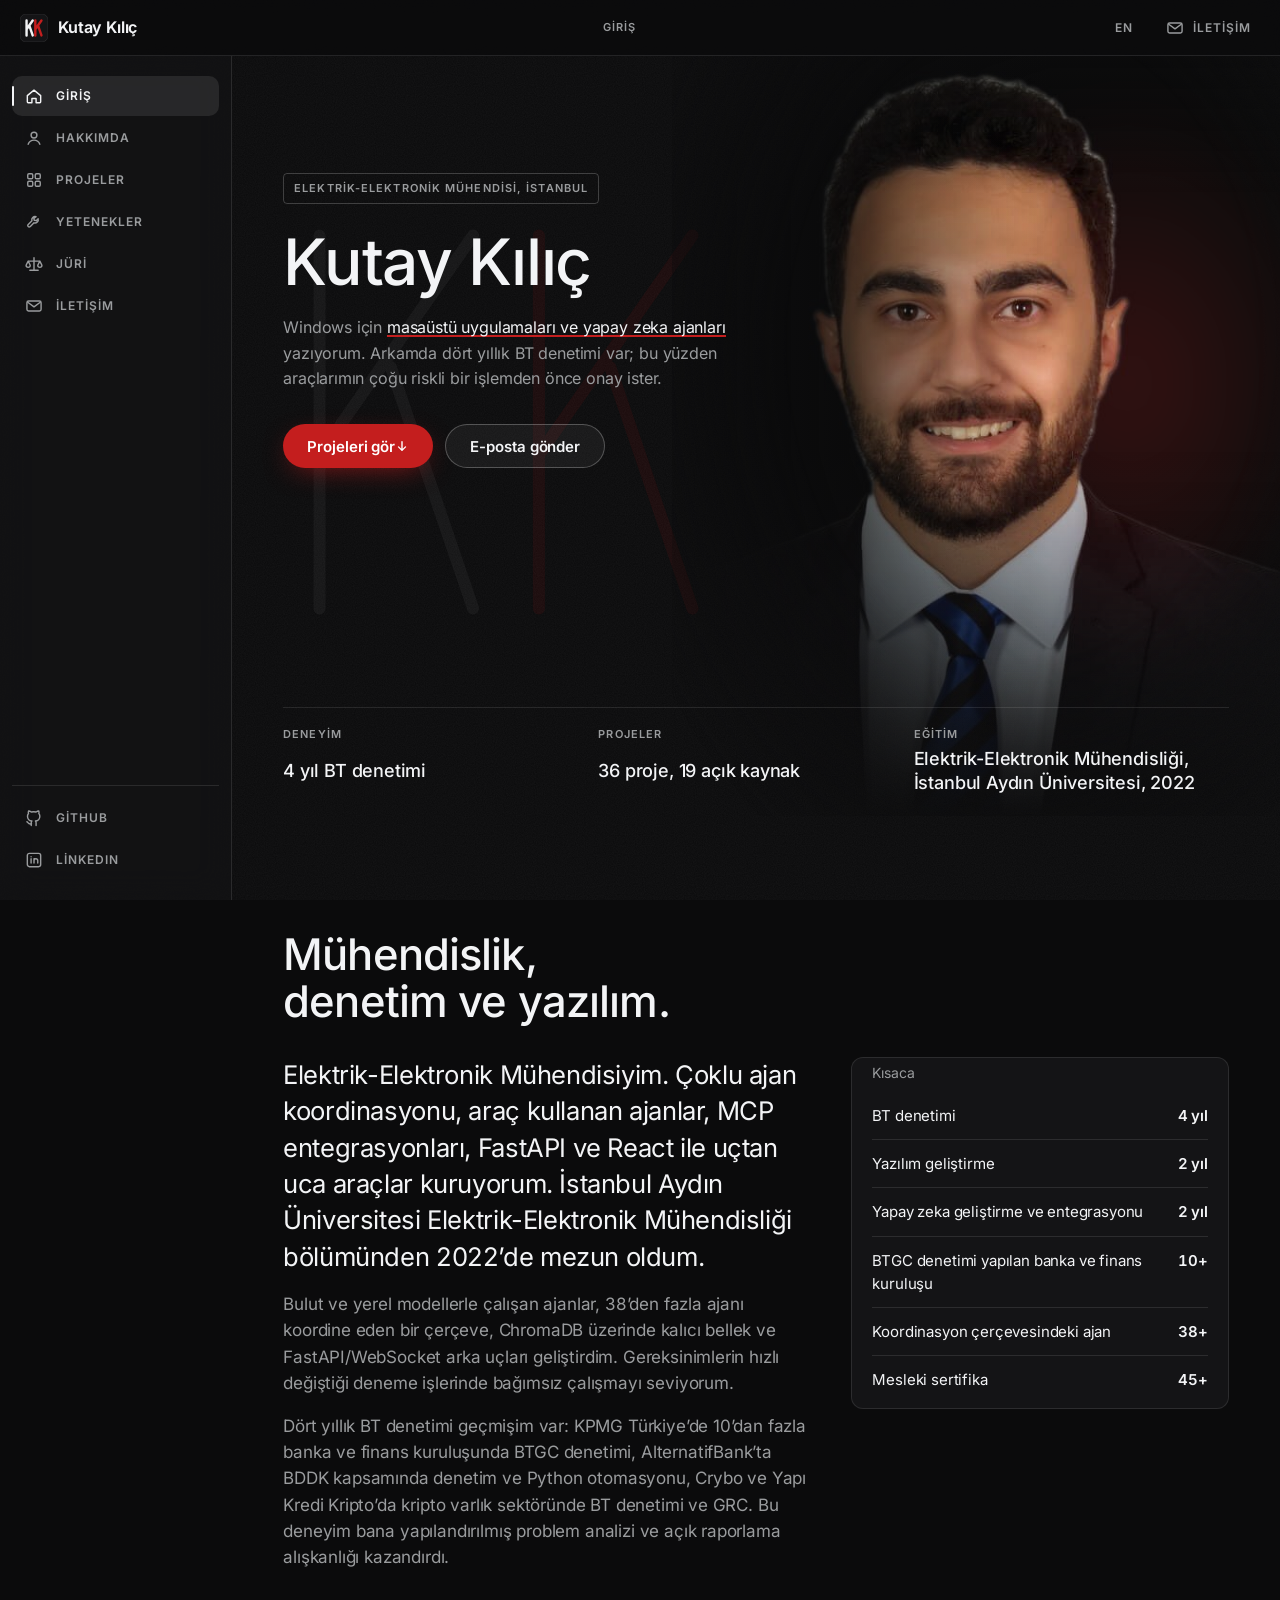
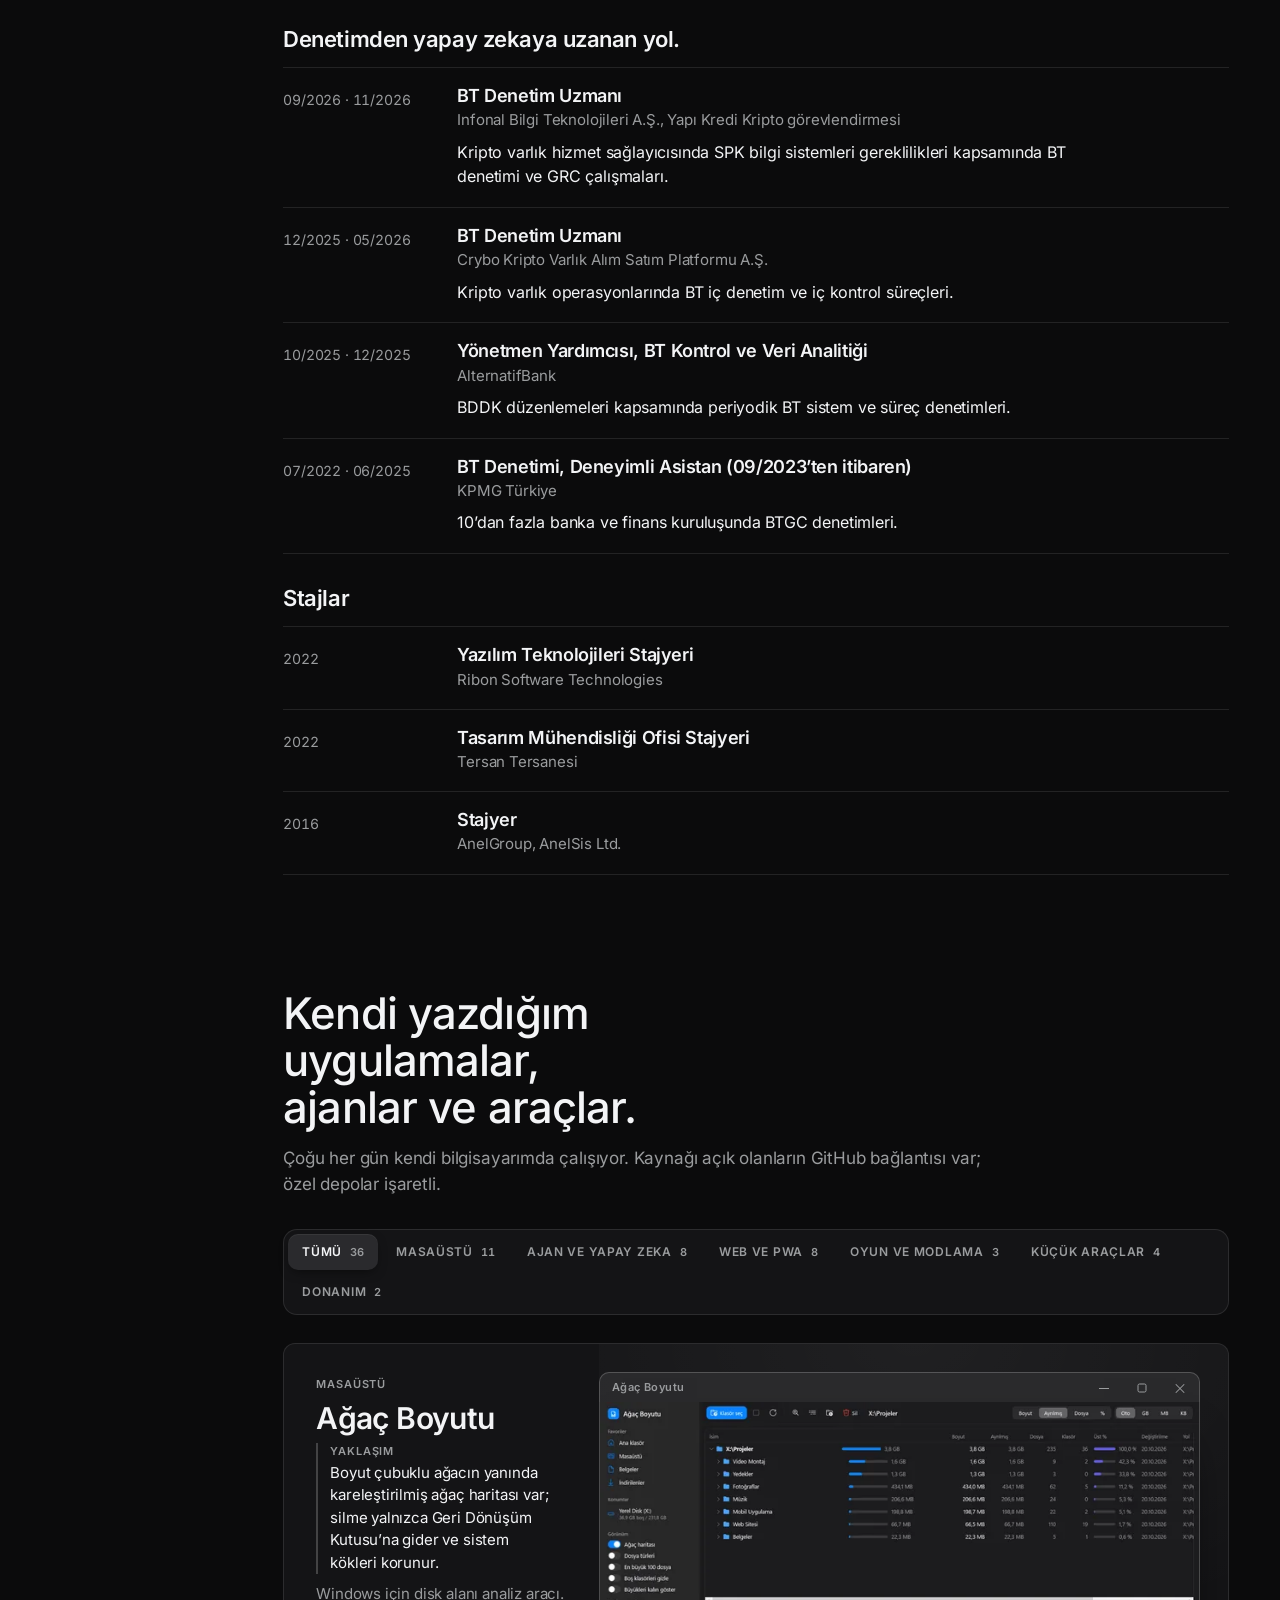
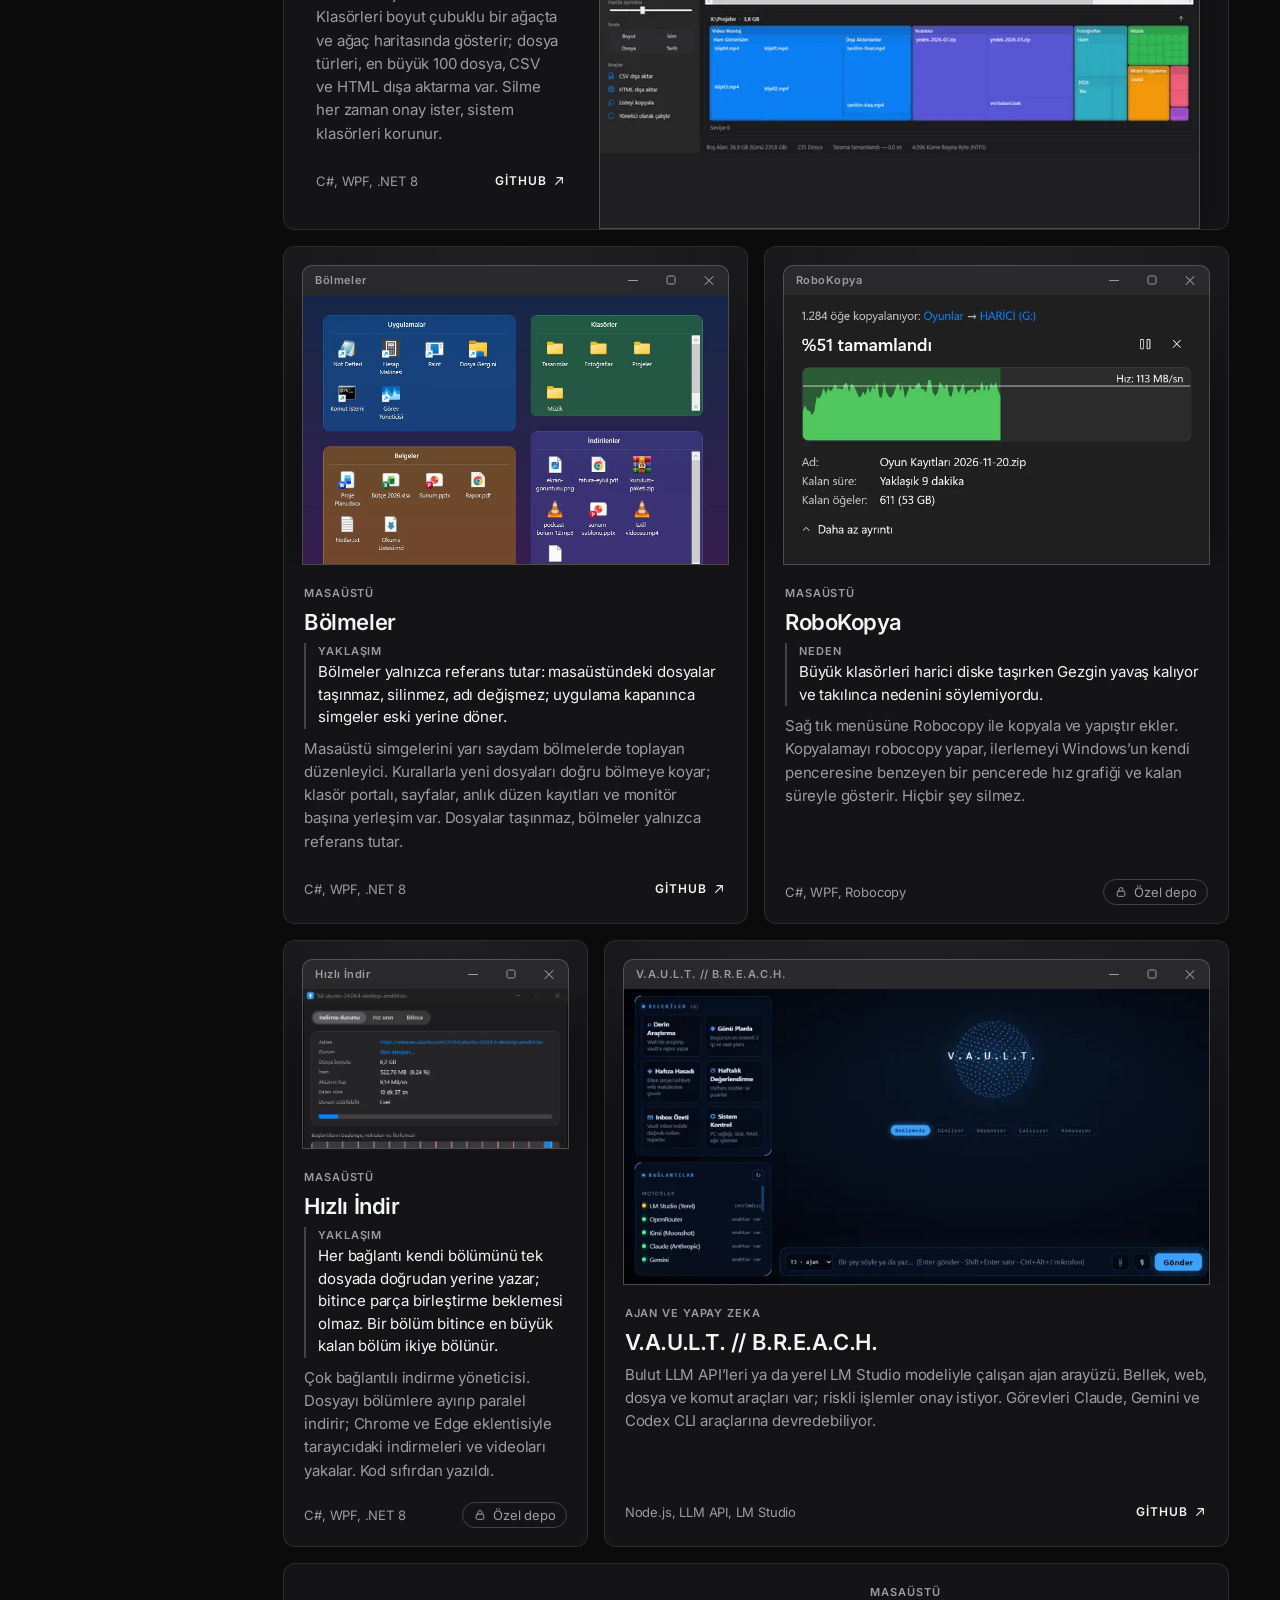
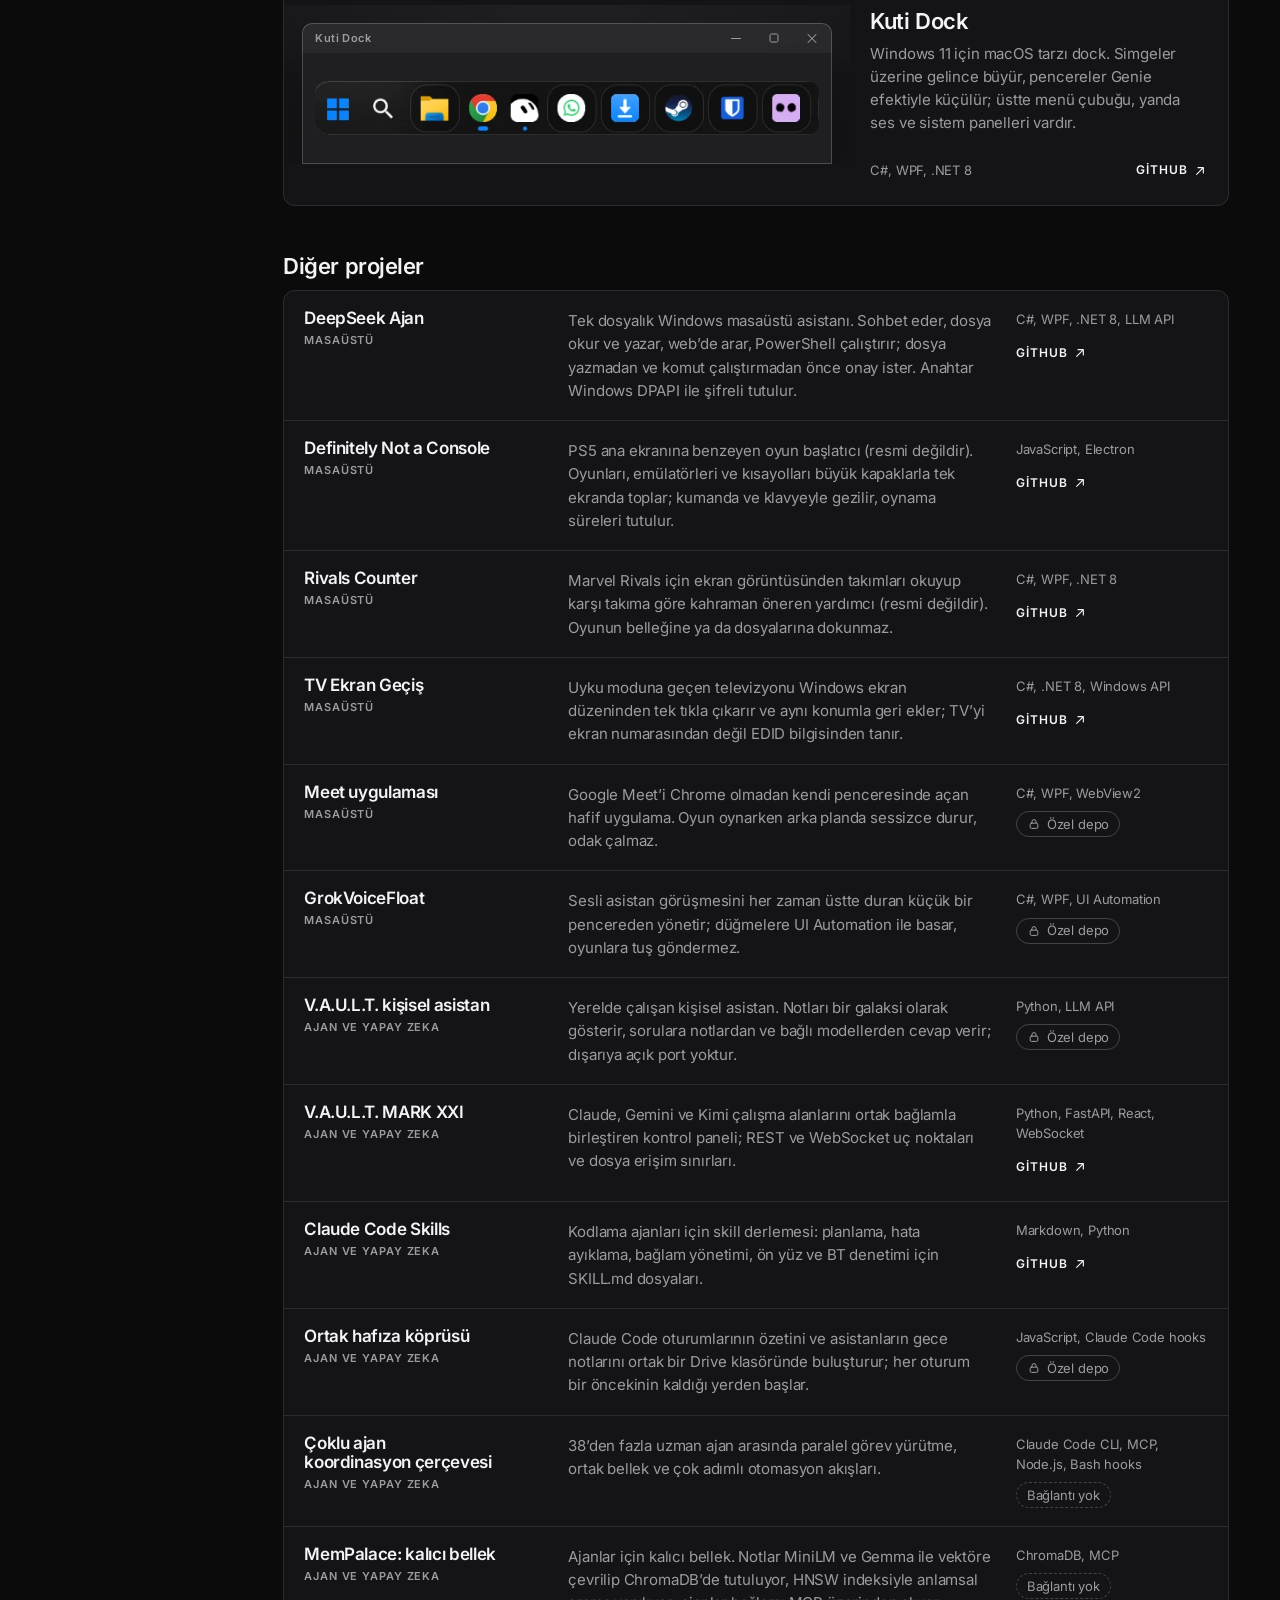
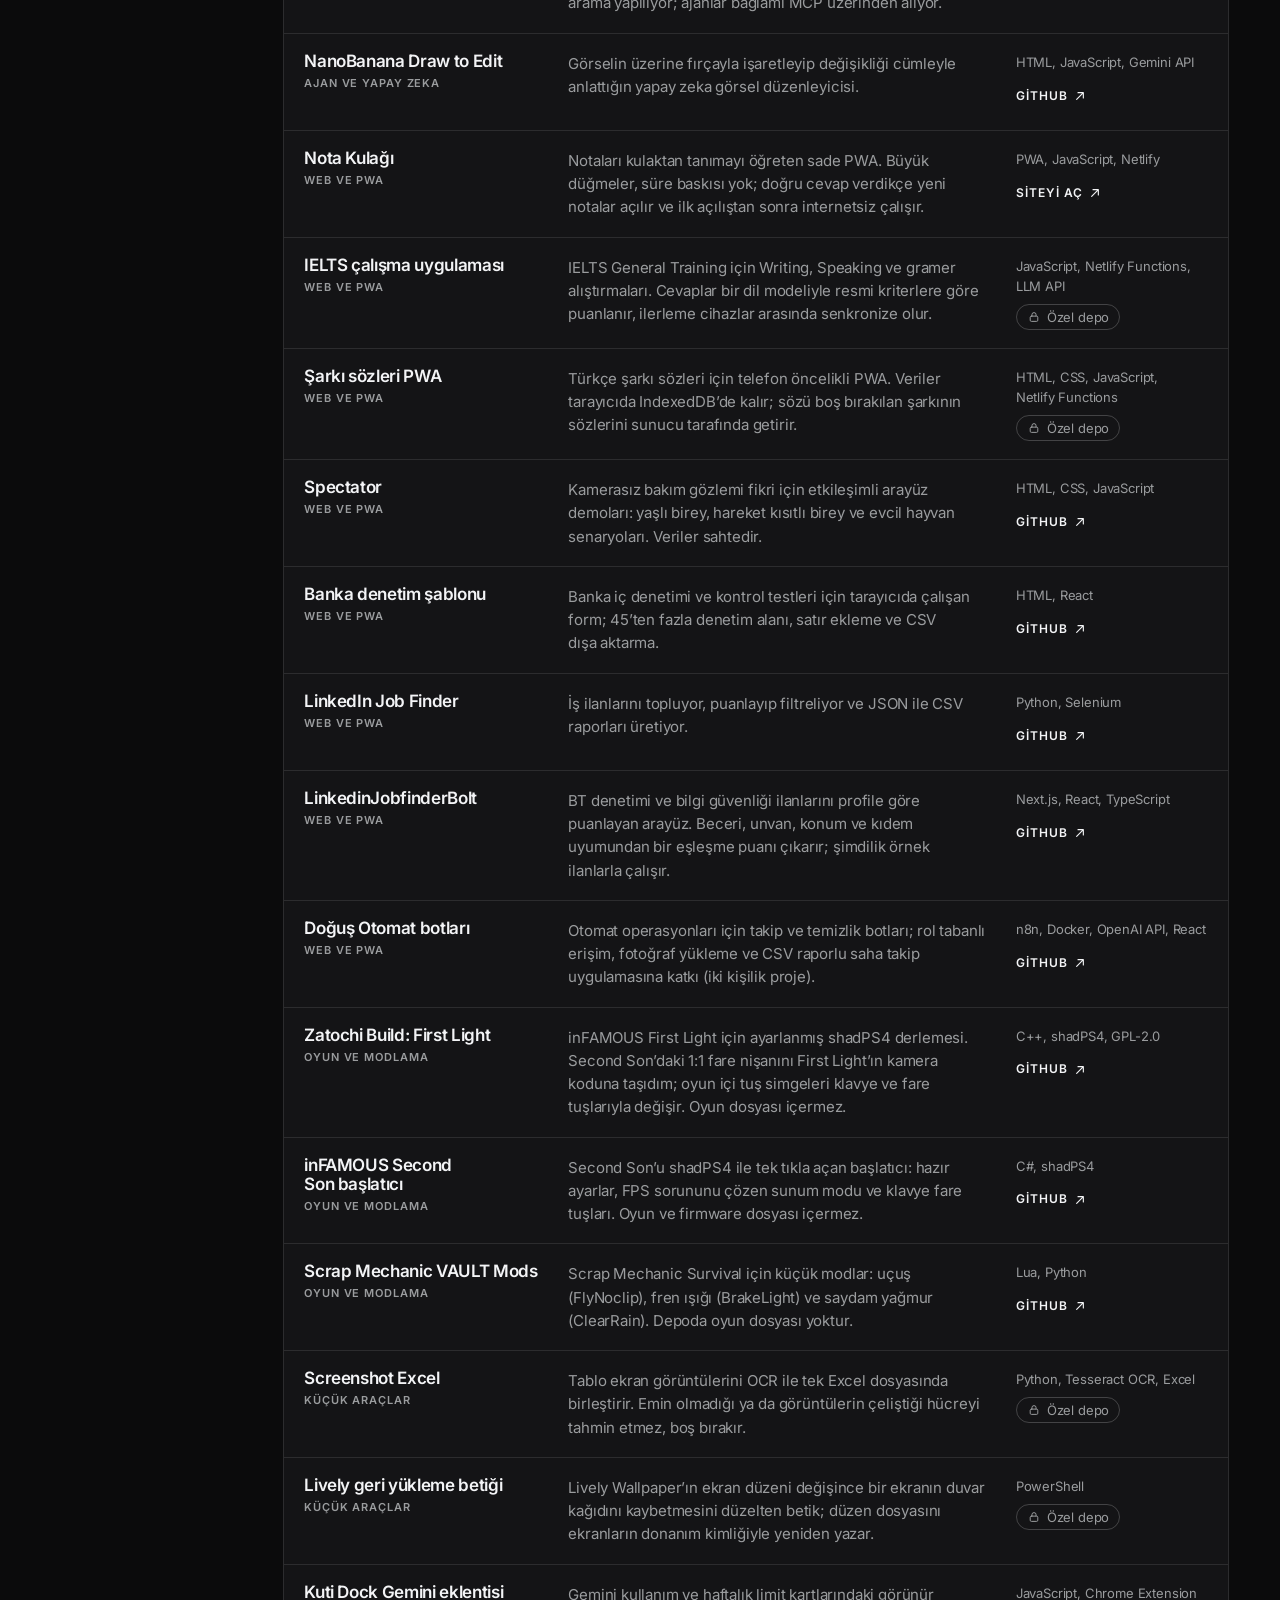
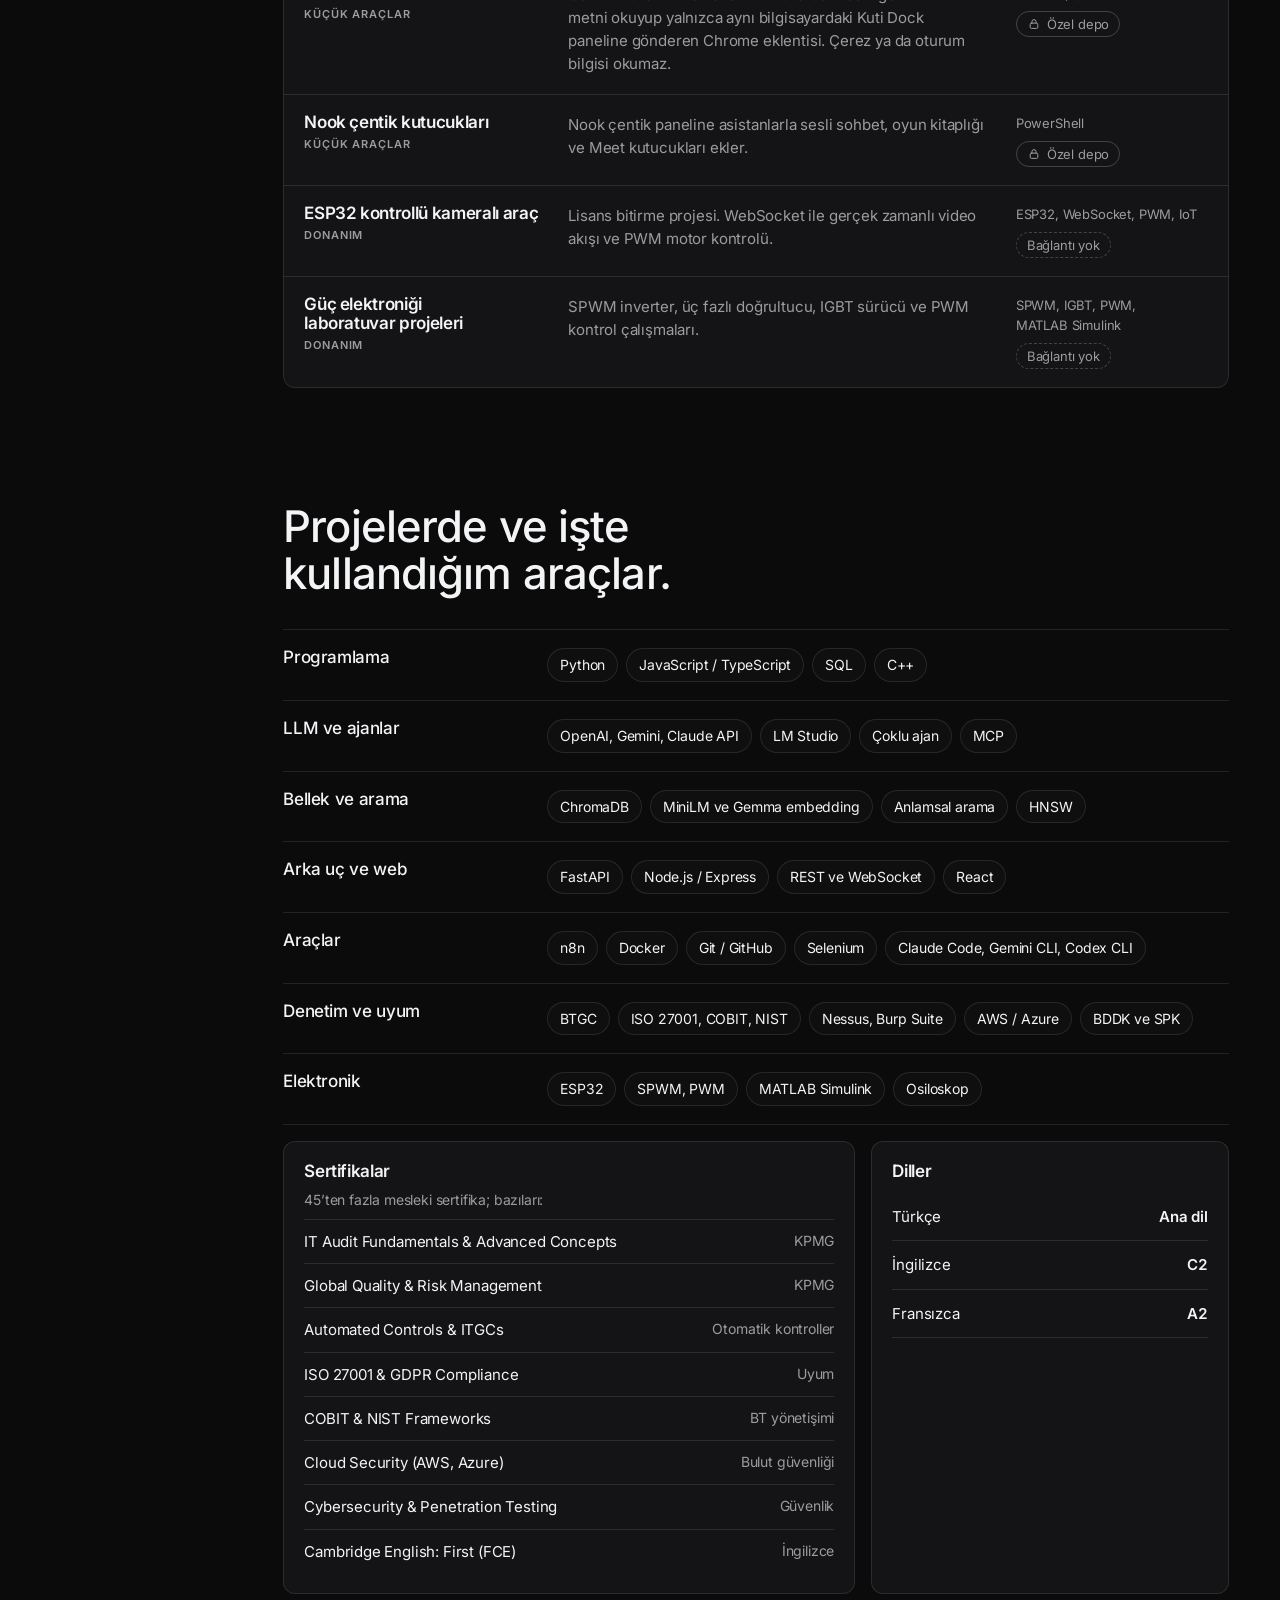
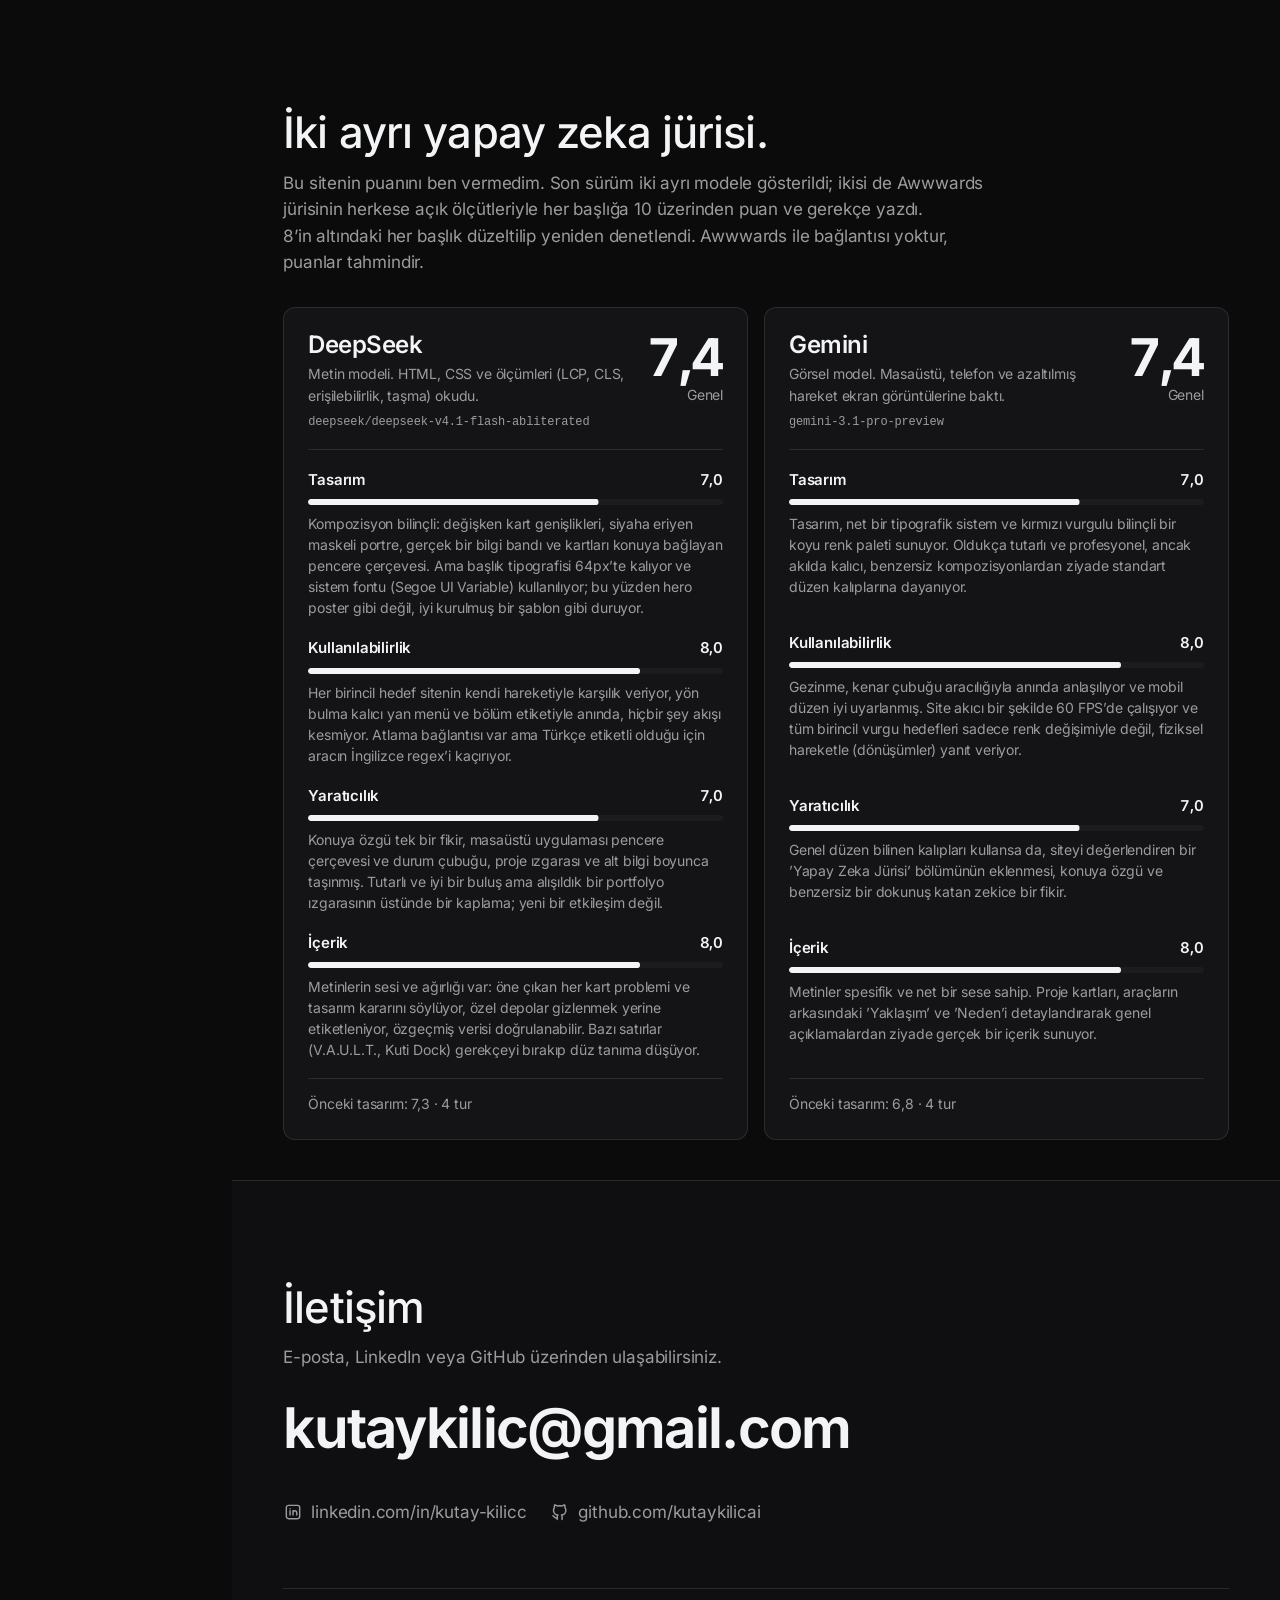
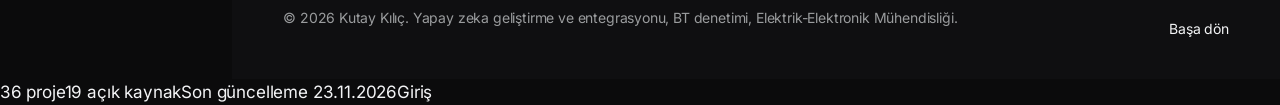
==== commit d521064f: "Portfolyo ikinci kez yenilendi: siyah, gri ve kiraz kırmızısı tema; KK logosu; 36 proje; DeepSeek ve" ====
--- a/index.html
+++ b/index.html
@@ -2,13 +2,16 @@
 <html lang="tr">
 <head>
 <meta charset="UTF-8">
-<meta name="viewport" content="width=device-width, initial-scale=1">
+<meta name="viewport" content="width=device-width, initial-scale=1, viewport-fit=cover">
 <title>Kutay Kılıç | Yapay Zeka Geliştirme ve BT Denetimi</title>
 <meta name="description" content="Kutay Kılıç, Elektrik-Elektronik Mühendisi. Yapay zeka geliştirme ve entegrasyonu, çoklu ajan araçları, Python ve FastAPI, dört yıl BT denetimi.">
 <meta name="author" content="Kutay Kılıç">
+<meta name="color-scheme" content="dark">
+<meta name="theme-color" content="#0b0b0c">
 <link rel="canonical" href="https://kutaykilicai.github.io/Kutay-portfolio.github.io/">
 <link rel="alternate" hreflang="tr" href="https://kutaykilicai.github.io/Kutay-portfolio.github.io/">
 <link rel="alternate" hreflang="en" href="https://kutaykilicai.github.io/Kutay-portfolio.github.io/en.html">
+<link rel="alternate" hreflang="x-default" href="https://kutaykilicai.github.io/Kutay-portfolio.github.io/">
 <meta property="og:type" content="profile">
 <meta property="og:title" content="Kutay Kılıç | Yapay Zeka Geliştirme ve BT Denetimi">
 <meta property="og:description" content="Kutay Kılıç, Elektrik-Elektronik Mühendisi. Yapay zeka geliştirme ve entegrasyonu, çoklu ajan araçları, Python ve FastAPI, dört yıl BT denetimi.">
@@ -16,90 +19,120 @@
 <meta property="og:image" content="https://kutaykilicai.github.io/Kutay-portfolio.github.io/og.png">
 <meta property="og:image:width" content="1200">
 <meta property="og:image:height" content="630">
+<meta property="og:image:alt" content="Kutay Kılıç | Yapay Zeka Geliştirme ve BT Denetimi">
 <meta property="og:locale" content="tr_TR">
 <meta name="twitter:card" content="summary_large_image">
-<meta name="theme-color" content="#f4f2ec">
+<meta name="twitter:title" content="Kutay Kılıç | Yapay Zeka Geliştirme ve BT Denetimi">
+<meta name="twitter:description" content="Kutay Kılıç, Elektrik-Elektronik Mühendisi. Yapay zeka geliştirme ve entegrasyonu, çoklu ajan araçları, Python ve FastAPI, dört yıl BT denetimi.">
+<meta name="twitter:image" content="https://kutaykilicai.github.io/Kutay-portfolio.github.io/og.png">
 <link rel="icon" href="favicon.svg" type="image/svg+xml">
-<link rel="apple-touch-icon" href="profile.jpg">
+<link rel="apple-touch-icon" href="apple-touch-icon.png">
+<link rel="preload" as="image" href="img/portre-800.jpg" imagesrcset="img/portre-480.jpg 480w, img/portre-800.jpg 800w" imagesizes="(max-width: 960px) 100vw, 58vw" fetchpriority="high">
 <link rel="stylesheet" href="style.css">
-<script type="application/ld+json">{"@context": "https://schema.org", "@type": "Person", "name": "Kutay Kılıç", "url": "https://kutaykilicai.github.io/Kutay-portfolio.github.io/", "image": "https://kutaykilicai.github.io/Kutay-portfolio.github.io/profile.jpg", "sameAs": ["https://www.linkedin.com/in/kutay-kilicc", "https://github.com/kutaykilicai"], "alumniOf": "İstanbul Aydın Üniversitesi", "description": "Kutay Kılıç, Elektrik-Elektronik Mühendisi. Yapay zeka geliştirme ve entegrasyonu, çoklu ajan araçları, Python ve FastAPI, dört yıl BT denetimi."}</script>
+<script type="application/ld+json">{"@context": "https://schema.org", "@type": "Person", "name": "Kutay Kılıç", "url": "https://kutaykilicai.github.io/Kutay-portfolio.github.io/", "image": "https://kutaykilicai.github.io/Kutay-portfolio.github.io/profile.jpg", "jobTitle": "Elektrik-Elektronik Mühendisi", "sameAs": ["https://www.linkedin.com/in/kutay-kilicc", "https://github.com/kutaykilicai"], "alumniOf": "İstanbul Aydın Üniversitesi", "description": "Kutay Kılıç, Elektrik-Elektronik Mühendisi. Yapay zeka geliştirme ve entegrasyonu, çoklu ajan araçları, Python ve FastAPI, dört yıl BT denetimi."}</script>
 <script>document.documentElement.classList.add('js')</script>
 </head>
-<body id="top">
+<body>
 <a class="skip" href="#main">İçeriğe geç</a>
-<header class="bar">
-  <div class="wrap bar-in">
-    <a class="brand" href="#top"><svg class="tick" viewBox="0 0 28 24" aria-hidden="true" focusable="false"><path d="M3 13.2c2.4 1.7 4.4 3.8 6.2 6.6C13 12.6 17.6 7.2 25 3.4"/></svg>Kutay Kılıç</a>
-    <nav aria-label="Menü">
-      <button class="menu-btn" type="button" aria-expanded="false" aria-controls="nav-list">Menü</button>
-      <ul id="nav-list" class="nav-list"><li><a href="#about">Hakkımda</a></li><li><a href="#experience">Deneyim</a></li><li><a href="#projects">Projeler</a></li><li><a href="#skills">Yetenekler</a></li><li><a href="#contact">İletişim</a></li></ul>
-    </nav>
-    <a class="lang" href="en.html" hreflang="en" lang="en" >EN<span class="sr"> English version</span></a>
+<header class="toolbar">
+  <button class="side-btn" type="button" aria-expanded="false" aria-controls="side"><svg class="ic" viewBox="0 0 24 24" aria-hidden="true" focusable="false"><rect x="3.5" y="5" width="17" height="14" rx="2.5"/><path d="M9.5 5v14"/></svg><span class="sr">Menü</span></button>
+  <a class="brand" href="#top"><svg class="logo" viewBox="0 0 64 64" aria-hidden="true" focusable="false"><rect width="64" height="64" rx="14"/><g fill="none" stroke-linecap="round" stroke-linejoin="round" stroke-width="5.5"><path class="k1" d="M15 15v34M15 35 29 15M21.5 27 29 49"/><path class="k2" d="M35 15v34M35 35 49 15M41.5 27 49 49"/></g></svg><span>Kutay Kılıç</span></a>
+  <p class="here" aria-hidden="true"><span class="here-t" data-sec-names="{&quot;top&quot;: &quot;Giriş&quot;, &quot;about&quot;: &quot;Hakkımda&quot;, &quot;projects&quot;: &quot;Projeler&quot;, &quot;skills&quot;: &quot;Yetenekler&quot;, &quot;jury&quot;: &quot;Jüri&quot;, &quot;contact&quot;: &quot;İletişim&quot;}">Giriş</span></p>
+  <div class="tb-end">
+    <a class="lang" href="en.html" hreflang="en" lang="en">EN<span class="sr"> English version</span></a>
+    <a class="tb-mail" href="mailto:kutaykilic@gmail.com"><svg class="ic" viewBox="0 0 24 24" aria-hidden="true" focusable="false"><rect x="3.5" y="6" width="17" height="12" rx="2"/><path d="m4.5 7.5 7.5 5.5 7.5-5.5"/></svg><span>İletişim</span></a>
   </div>
 </header>
+<div class="shell">
+<nav id="side" class="side" aria-label="Menü">
+  <ul class="side-list"><li><a href="#top" data-sec="top"><svg class="ic" viewBox="0 0 24 24" aria-hidden="true" focusable="false"><path d="M4 11.5 12 5l8 6.5V19a1 1 0 0 1-1 1h-4.5v-5h-5v5H5a1 1 0 0 1-1-1z"/></svg><span>Giriş</span></a></li><li><a href="#about" data-sec="about"><svg class="ic" viewBox="0 0 24 24" aria-hidden="true" focusable="false"><circle cx="12" cy="8.5" r="3.5"/><path d="M5 19.5c1.2-3.3 4-5 7-5s5.8 1.7 7 5"/></svg><span>Hakkımda</span></a></li><li><a href="#projects" data-sec="projects"><svg class="ic" viewBox="0 0 24 24" aria-hidden="true" focusable="false"><rect x="4.5" y="4.5" width="6" height="6" rx="1.5"/><rect x="13.5" y="4.5" width="6" height="6" rx="1.5"/><rect x="4.5" y="13.5" width="6" height="6" rx="1.5"/><rect x="13.5" y="13.5" width="6" height="6" rx="1.5"/></svg><span>Projeler</span></a></li><li><a href="#skills" data-sec="skills"><svg class="ic" viewBox="0 0 24 24" aria-hidden="true" focusable="false"><path d="M14.5 5.5a4 4 0 0 0-5 5L4.8 15.2a1.8 1.8 0 0 0 2.5 2.5l4.7-4.7a4 4 0 0 0 5-5l-2.4 2.4-2.3-.5-.5-2.3z"/></svg><span>Yetenekler</span></a></li><li><a href="#jury" data-sec="jury"><svg class="ic" viewBox="0 0 24 24" aria-hidden="true" focusable="false"><path d="M12 4.5v15M7 19.5h10M5 8.5h14M5 8.5l-2.5 5a2.5 2.5 0 0 0 5 0zM19 8.5l-2.5 5a2.5 2.5 0 0 0 5 0z"/></svg><span>Jüri</span></a></li><li><a href="#contact" data-sec="contact"><svg class="ic" viewBox="0 0 24 24" aria-hidden="true" focusable="false"><rect x="3.5" y="6" width="17" height="12" rx="2"/><path d="m4.5 7.5 7.5 5.5 7.5-5.5"/></svg><span>İletişim</span></a></li></ul>
+  <div class="side-foot">
+    <a href="https://github.com/kutaykilicai" rel="noopener"><svg class="ic" viewBox="0 0 24 24" aria-hidden="true" focusable="false"><path d="M9 19c-4 1.3-4-2-5.5-2.5M14.5 21v-3.2a2.8 2.8 0 0 0-.8-2.2c2.6-.3 5.3-1.3 5.3-5.8a4.5 4.5 0 0 0-1.2-3.1 4.2 4.2 0 0 0-.1-3.1s-1-.3-3.2 1.2a11 11 0 0 0-5.8 0C6.5 3.3 5.5 3.6 5.5 3.6a4.2 4.2 0 0 0-.1 3.1 4.5 4.5 0 0 0-1.2 3.1c0 4.5 2.7 5.5 5.3 5.8a2.8 2.8 0 0 0-.8 2.2V21"/></svg><span>GitHub</span></a>
+    <a href="https://www.linkedin.com/in/kutay-kilicc" rel="noopener"><svg class="ic" viewBox="0 0 24 24" aria-hidden="true" focusable="false"><rect x="4" y="4" width="16" height="16" rx="2.5"/><path d="M8.5 10.5v5M8.5 8v.01M12 15.5v-5M12 13c0-1.5 1-2.5 2.2-2.5s2.3.8 2.3 2.5v2.5"/></svg><span>LinkedIn</span></a>
+  </div>
+</nav>
+<div class="scrim" hidden></div>
 <main id="main">
-  <section class="hero wrap" aria-labelledby="hero-h">
+  <section id="top" class="hero" aria-labelledby="hero-h">
+    <svg class="hero-mark" viewBox="0 0 64 64" aria-hidden="true" focusable="false"><g fill="none" stroke-linecap="round" stroke-linejoin="round" stroke-width="1.1"><path d="M15 15v34M15 35 29 15M21.5 27 29 49"/><path d="M35 15v34M35 35 49 15M41.5 27 49 49"/></g></svg>
     <div class="hero-text">
-      <h1 id="hero-h"><svg class="tick tick-name" viewBox="0 0 28 24" aria-hidden="true" focusable="false"><path d="M3 13.2c2.4 1.7 4.4 3.8 6.2 6.6C13 12.6 17.6 7.2 25 3.4"/></svg>Kutay Kılıç</h1>
-      <p class="lede">Yapay zeka ajanları ve otomasyon geliştiriyorum. Arkamda dört yıllık <mark class="hl">BT denetimi</mark> var.</p>
-      <div class="actions">
-        <a class="btn" href="#projects">Projeleri gör</a>
-        <a class="link" href="mailto:kutaykilic@gmail.com">E-posta gönder</a>
+      <p class="eyebrow hi" style="--d:0">Elektrik-Elektronik Mühendisi, İstanbul</p>
+      <h1 id="hero-h" class="hi" style="--d:1">Kutay Kılıç</h1>
+      <p class="lede hi" style="--d:2">Windows için <em class="hl">masaüstü uygulamaları ve yapay zeka ajanları</em> yazıyorum. Arkamda dört yıllık BT denetimi var; bu yüzden araçlarımın çoğu riskli bir işlemden önce onay ister.</p>
+      <div class="actions hi" style="--d:3">
+        <a class="btn" href="#projects">Projeleri gör <svg class="btn-arrow" width="14" height="14" viewBox="0 0 16 16" aria-hidden="true"><path d="M8 3v10M4 9l4 4 4-4" fill="none" stroke="currentColor" stroke-width="1.6" stroke-linecap="round" stroke-linejoin="round"/></svg></a>
+        <a class="btn-2" href="mailto:kutaykilic@gmail.com">E-posta gönder</a>
       </div>
-      <p class="hero-role">Elektrik-Elektronik Mühendisi</p>
     </div>
-    <figure class="hero-photo">
-      <img src="profile.jpg" width="800" height="800" alt="Kutay Kılıç’ın vesikalık fotoğrafı" fetchpriority="high" decoding="async">
+    <figure class="hero-photo hi" style="--d:1">
+      <img src="img/portre-800.jpg" srcset="img/portre-480.jpg 480w, img/portre-800.jpg 800w" sizes="(max-width: 960px) 100vw, 58vw" width="800" height="800" alt="Kutay Kılıç’ın vesikalık fotoğrafı" fetchpriority="high" decoding="async">
     </figure>
+    <dl class="facts-strip hi" style="--d:4">
+      <div><dt>Deneyim</dt><dd>4 yıl BT denetimi</dd></div>
+      <div><dt>Projeler</dt><dd>36 proje, 19 açık kaynak</dd></div>
+      <div><dt>Eğitim</dt><dd>Elektrik-Elektronik Mühendisliği, İstanbul Aydın Üniversitesi, 2022</dd></div>
+    </dl>
   </section>
 
-  <section id="about" class="sec wrap about" aria-labelledby="about-h">
-    <h2 id="about-h">Mühendislik bilgimi yazılımla birleştiriyorum.</h2>
-    <div class="about-text"><p>Elektrik-Elektronik Mühendisiyim. Çoklu ajan koordinasyonu, araç kullanan ajanlar, MCP entegrasyonları, FastAPI ve React ile uçtan uca araçlar kuruyorum. İstanbul Aydın Üniversitesi Elektrik-Elektronik Mühendisliği bölümünden 2022’de mezun oldum.</p><p>Bulut ve yerel modellerle çalışan ajanlar, 38’den fazla ajanı koordine eden bir çerçeve, ChromaDB üzerinde kalıcı bellek ve FastAPI/WebSocket arka uçları geliştirdim. Gereksinimlerin hızlı değiştiği deneme işlerinde bağımsız çalışmayı seviyorum.</p><p>Dört yıllık BT denetimi geçmişim var: KPMG Türkiye’de 10’dan fazla banka ve finans kuruluşunda BTGC denetimi, AlternatifBank’ta BDDK kapsamında denetim ve Python otomasyonu, Crybo ve Yapı Kredi Kripto’da kripto varlık sektöründe BT denetimi ve GRC. Bu deneyim bana yapılandırılmış problem analizi ve açık raporlama alışkanlığı kazandırdı.</p></div>
-    <table class="facts"><caption>Kısaca</caption><tbody><tr><th scope="row">BT denetimi</th><td>4 yıl</td></tr><tr><th scope="row">Yazılım geliştirme</th><td>2 yıl</td></tr><tr><th scope="row">Yapay zeka geliştirme ve entegrasyonu</th><td>2 yıl</td></tr><tr><th scope="row">BTGC denetimi yapılan banka ve finans kuruluşu</th><td>10+</td></tr><tr><th scope="row">Koordinasyon çerçevesindeki ajan</th><td>38+</td></tr><tr><th scope="row">Mesleki sertifika</th><td>45+</td></tr></tbody></table>
-  </section>
-
-  <section id="experience" class="sec band" aria-labelledby="exp-h">
-    <div class="wrap">
-      <h2 id="exp-h">Denetimden yapay zekaya uzanan yol.</h2>
-      <ol class="jobs"><li class="job"><p class="job-when"><time>09/2026</time><span class="sr"> </span><time>11/2026</time></p><div class="job-head"><h3>BT Denetim Uzmanı</h3><p class="job-org">Infonal Bilgi Teknolojileri A.Ş., Yapı Kredi Kripto görevlendirmesi</p></div><div class="job-body"><p>Kripto varlık hizmet sağlayıcısında SPK bilgi sistemleri gereklilikleri kapsamında BT denetimi ve GRC çalışmaları.</p><ul><li>Erişim yönetimi, değişiklik yönetimi ve BT operasyonlarına ilişkin BT genel kontrollerini ve bilgi güvenliği kontrollerini test ettim.</li><li>SPK/TÜBİTAK uyum çalışması için uygulama, bulut, yedekleme, hizmet ve süreç envanterleri üzerinde çalıştım.</li><li>BT risk envanterini, kontrol kataloğunu ve RCSA çalışmalarını Archer’daki risk kayıtlarıyla eşleştirdim; kontrol eksikliklerini iş ve teknoloji ekipleriyle takip ettim.</li></ul></div></li><li class="job"><p class="job-when"><time>12/2025</time><span class="sr"> </span><time>05/2026</time></p><div class="job-head"><h3>BT Denetim Uzmanı</h3><p class="job-org">Crybo Kripto Varlık Alım Satım Platformu A.Ş.</p></div><div class="job-body"><p>Kripto varlık operasyonlarında BT iç denetim ve iç kontrol süreçleri.</p><ul><li>BT iç denetim ve iç kontrol süreçlerini yürüttüm.</li><li>BTGC, kullanıcı erişim yetkileri ve süreç kontrollerini değerlendirdim.</li><li>KPMG BT denetim sürecini başından sonuna kadar yönettim.</li></ul></div></li><li class="job"><p class="job-when"><time>10/2025</time><span class="sr"> </span><time>12/2025</time></p><div class="job-head"><h3>Yönetmen Yardımcısı, BT Kontrol ve Veri Analitiği</h3><p class="job-org">AlternatifBank</p></div><div class="job-body"><p>BDDK düzenlemeleri kapsamında periyodik BT sistem ve süreç denetimleri.</p><ul><li>Python ile denetim raporlama otomasyonu geliştirdim; süreç verimliliği %40 arttı.</li><li>Haftalık, aylık ve yıllık BT sistem ve süreç denetimleri yaptım.</li><li>Kurumsal uygulamaların risk değerlendirmelerine katıldım.</li></ul></div></li><li class="job"><p class="job-when"><time>07/2022</time><span class="sr"> </span><time>06/2025</time></p><div class="job-head"><h3>BT Denetimi, Deneyimli Asistan (09/2023’ten itibaren)</h3><p class="job-org">KPMG Türkiye</p></div><div class="job-body"><p>10’dan fazla banka ve finans kuruluşunda BTGC denetimleri.</p><ul><li>ISO 27001, COBIT ve NIST çerçevelerine uyumu değerlendirdim.</li><li>Nessus ve Burp Suite ile zafiyet değerlendirmeleri ve sızma testleri yaptım.</li><li>AWS ve Azure bulut güvenliği politikalarını inceledim.</li></ul></div></li></ol>
+  <section id="about" class="sec" aria-labelledby="about-h">
+    <h2 id="about-h" class="rv">Mühendislik, denetim ve yazılım.</h2>
+    <div class="about-grid">
+      <div class="about-text rv"><p>Elektrik-Elektronik Mühendisiyim. Çoklu ajan koordinasyonu, araç kullanan ajanlar, MCP entegrasyonları, FastAPI ve React ile uçtan uca araçlar kuruyorum. İstanbul Aydın Üniversitesi Elektrik-Elektronik Mühendisliği bölümünden 2022’de mezun oldum.</p><p>Bulut ve yerel modellerle çalışan ajanlar, 38’den fazla ajanı koordine eden bir çerçeve, ChromaDB üzerinde kalıcı bellek ve FastAPI/WebSocket arka uçları geliştirdim. Gereksinimlerin hızlı değiştiği deneme işlerinde bağımsız çalışmayı seviyorum.</p><p>Dört yıllık BT denetimi geçmişim var: KPMG Türkiye’de 10’dan fazla banka ve finans kuruluşunda BTGC denetimi, AlternatifBank’ta BDDK kapsamında denetim ve Python otomasyonu, Crybo ve Yapı Kredi Kripto’da kripto varlık sektöründe BT denetimi ve GRC. Bu deneyim bana yapılandırılmış problem analizi ve açık raporlama alışkanlığı kazandırdı.</p></div>
+      <table class="facts rv"><caption>Kısaca</caption><tbody><tr><th scope="row">BT denetimi</th><td>4 yıl</td></tr><tr><th scope="row">Yazılım geliştirme</th><td>2 yıl</td></tr><tr><th scope="row">Yapay zeka geliştirme ve entegrasyonu</th><td>2 yıl</td></tr><tr><th scope="row">BTGC denetimi yapılan banka ve finans kuruluşu</th><td>10+</td></tr><tr><th scope="row">Koordinasyon çerçevesindeki ajan</th><td>38+</td></tr><tr><th scope="row">Mesleki sertifika</th><td>45+</td></tr></tbody></table>
+    </div>
+    <div class="exp rv">
+      <h3>Denetimden yapay zekaya uzanan yol.</h3>
+      <ol class="jobs"><li class="job"><p class="job-when"><time>09/2026</time> <span aria-hidden="true">·</span> <time>11/2026</time></p><div><h4>BT Denetim Uzmanı</h4><p class="job-org">Infonal Bilgi Teknolojileri A.Ş., Yapı Kredi Kripto görevlendirmesi</p><p class="job-sum">Kripto varlık hizmet sağlayıcısında SPK bilgi sistemleri gereklilikleri kapsamında BT denetimi ve GRC çalışmaları.</p></div></li><li class="job"><p class="job-when"><time>12/2025</time> <span aria-hidden="true">·</span> <time>05/2026</time></p><div><h4>BT Denetim Uzmanı</h4><p class="job-org">Crybo Kripto Varlık Alım Satım Platformu A.Ş.</p><p class="job-sum">Kripto varlık operasyonlarında BT iç denetim ve iç kontrol süreçleri.</p></div></li><li class="job"><p class="job-when"><time>10/2025</time> <span aria-hidden="true">·</span> <time>12/2025</time></p><div><h4>Yönetmen Yardımcısı, BT Kontrol ve Veri Analitiği</h4><p class="job-org">AlternatifBank</p><p class="job-sum">BDDK düzenlemeleri kapsamında periyodik BT sistem ve süreç denetimleri.</p></div></li><li class="job"><p class="job-when"><time>07/2022</time> <span aria-hidden="true">·</span> <time>06/2025</time></p><div><h4>BT Denetimi, Deneyimli Asistan (09/2023’ten itibaren)</h4><p class="job-org">KPMG Türkiye</p><p class="job-sum">10’dan fazla banka ve finans kuruluşunda BTGC denetimleri.</p></div></li></ol>
       <h3 class="interns-h">Stajlar</h3>
-      <ol class="jobs jobs-small"><li class="job job-small"><p class="job-when"><time>2022</time></p><div class="job-head"><h4>Yazılım Teknolojileri Stajyeri</h4><p class="job-org">Ribon Software Technologies</p></div><div class="job-body"><p>Siber güvenlik otomasyon betikleri, sistem izleme araçları ve Python tabanlı güvenlik raporlaması.</p></div></li><li class="job job-small"><p class="job-when"><time>2022</time></p><div class="job-head"><h4>Tasarım Mühendisliği Ofisi Stajyeri</h4><p class="job-org">Tersan Tersanesi</p></div><div class="job-body"><p>Gemi otomasyon sistemleri için elektronik kontrol sistemleri tasarımı; CADMATIC ile gemi dizaynı çalışmaları.</p></div></li><li class="job job-small"><p class="job-when"><time>2016</time></p><div class="job-head"><h4>Stajyer</h4><p class="job-org">AnelGroup, AnelSis Ltd.</p></div><div class="job-body"><p>Endüstriyel otomasyonda devre tasarımı, performans testi ve arıza analizi; elektronik bileşenlerin bakım ve onarımı.</p></div></li></ol>
+      <ol class="jobs jobs-small"><li class="job"><p class="job-when"><time>2022</time></p><div><h4>Yazılım Teknolojileri Stajyeri</h4><p class="job-org">Ribon Software Technologies</p></div></li><li class="job"><p class="job-when"><time>2022</time></p><div><h4>Tasarım Mühendisliği Ofisi Stajyeri</h4><p class="job-org">Tersan Tersanesi</p></div></li><li class="job"><p class="job-when"><time>2016</time></p><div><h4>Stajyer</h4><p class="job-org">AnelGroup, AnelSis Ltd.</p></div></li></ol>
     </div>
   </section>
 
-  <section id="projects" class="sec wrap" aria-labelledby="proj-h">
-    <div class="sec-head">
-      <h2 id="proj-h">Kendi geliştirdiğim yazılım, otomasyon ve donanım projeleri.</h2>
-      <p class="legend"><svg class="tick" viewBox="0 0 28 24" aria-hidden="true" focusable="false"><path d="M3 13.2c2.4 1.7 4.4 3.8 6.2 6.6C13 12.6 17.6 7.2 25 3.4"/></svg><span>İşaretli projelerin kaynak kodu ya da kendisi herkese açık.</span></p>
+  <section id="projects" class="sec" aria-labelledby="proj-h">
+    <div class="sec-head rv">
+      <h2 id="proj-h">Kendi yazdığım uygulamalar, ajanlar ve araçlar.</h2>
+      <p class="muted">Çoğu her gün kendi bilgisayarımda çalışıyor. Kaynağı açık olanların GitHub bağlantısı var; özel depolar işaretli.</p>
     </div>
-    <ul class="projs"><li class="proj is-public has-fig"><span class="proj-mark"><svg class="tick" viewBox="0 0 28 24" aria-hidden="true" focusable="false"><path d="M3 13.2c2.4 1.7 4.4 3.8 6.2 6.6C13 12.6 17.6 7.2 25 3.4"/></svg></span><h3 class="proj-name"><a class="proj-link" href="https://github.com/kutaykilicai/kuti-dock" rel="noopener">Kuti Dock<span class="sr">, GitHub’da gör</span></a></h3><p class="proj-cat">Masaüstü</p><p class="proj-d">Windows 11 için macOS tarzı dock. Simgeler üzerine gelince büyür, pencereler Genie efektiyle küçülür; üstte menü çubuğu, yanda ses ve sistem panelleri vardır.</p><p class="proj-s">C#, .NET 8, WPF</p><span class="proj-go" aria-hidden="true">GitHub’da gör<svg viewBox="0 0 16 16" focusable="false"><path d="M4 12 12 4M6 4h6v6"/></svg></span><figure class="proj-fig fig-strip"><img src="img/kuti-dock.webp" width="582" height="62" alt="Kuti Dock’un ekran görüntüsü: koyu zemin üzerinde Başlat, arama ve uygulama simgeleri" loading="lazy" decoding="async"></figure></li><li class="proj is-public has-fig"><span class="proj-mark"><svg class="tick" viewBox="0 0 28 24" aria-hidden="true" focusable="false"><path d="M3 13.2c2.4 1.7 4.4 3.8 6.2 6.6C13 12.6 17.6 7.2 25 3.4"/></svg></span><h3 class="proj-name"><a class="proj-link" href="https://github.com/kutaykilicai/vault-breach" rel="noopener">V.A.U.L.T. // B.R.E.A.C.H.<span class="sr">, GitHub’da gör</span></a></h3><p class="proj-cat">Ajan</p><p class="proj-d">Bulut LLM API’leri ya da yerel LM Studio modeliyle çalışan ajan arayüzü. Bellek, web, dosya ve komut araçları var; riskli işlemler kullanıcı onayı istiyor. Görevleri Claude, Gemini ve Codex CLI araçlarına devredebiliyor.</p><p class="proj-s">Node.js, LLM API, LM Studio</p><span class="proj-go" aria-hidden="true">GitHub’da gör<svg viewBox="0 0 16 16" focusable="false"><path d="M4 12 12 4M6 4h6v6"/></svg></span><figure class="proj-fig fig-wide"><img src="img/vault-panel-1500.webp" srcset="img/vault-panel-750.webp 750w, img/vault-panel-1500.webp 1500w" sizes="(max-width: 760px) 90vw, 720px" width="1500" height="755" alt="V.A.U.L.T. arayüzünün ekran görüntüsü: solda beceriler ve model bağlantıları, ortada durum küresi, altta komut satırı" loading="lazy" decoding="async"></figure></li><li class="proj is-public"><span class="proj-mark"><svg class="tick" viewBox="0 0 28 24" aria-hidden="true" focusable="false"><path d="M3 13.2c2.4 1.7 4.4 3.8 6.2 6.6C13 12.6 17.6 7.2 25 3.4"/></svg></span><h3 class="proj-name"><a class="proj-link" href="https://github.com/kutaykilicai/claude-code-skills" rel="noopener">Claude Code Skills<span class="sr">, GitHub’da gör</span></a></h3><p class="proj-cat">Skill</p><p class="proj-d">Claude Code ve benzeri kodlama ajanları için skill derlemesi. Planlama, hata ayıklama, bağlam yönetimi, ön yüz ve BT denetimi için SKILL.md dosyaları içerir.</p><p class="proj-s">Claude Code, Markdown, BT denetimi</p><span class="proj-go" aria-hidden="true">GitHub’da gör<svg viewBox="0 0 16 16" focusable="false"><path d="M4 12 12 4M6 4h6v6"/></svg></span></li><li class="proj is-public"><span class="proj-mark"><svg class="tick" viewBox="0 0 28 24" aria-hidden="true" focusable="false"><path d="M3 13.2c2.4 1.7 4.4 3.8 6.2 6.6C13 12.6 17.6 7.2 25 3.4"/></svg></span><h3 class="proj-name"><a class="proj-link" href="https://github.com/kutaykilicai/V.A.U.L.T" rel="noopener">V.A.U.L.T. MARK XXI<span class="sr">, GitHub’da gör</span></a></h3><p class="proj-cat">Full-stack</p><p class="proj-d">Claude, Gemini ve Kimi çalışma alanlarını ortak bağlamla birleştiren kontrol paneli; REST ve WebSocket uç noktaları ve dosya erişim sınırları.</p><p class="proj-s">Python, FastAPI, React, WebSocket</p><span class="proj-go" aria-hidden="true">GitHub’da gör<svg viewBox="0 0 16 16" focusable="false"><path d="M4 12 12 4M6 4h6v6"/></svg></span></li><li class="proj"><span class="proj-mark"></span><h3 class="proj-name">Çoklu ajan koordinasyon çerçevesi</h3><p class="proj-cat">Çerçeve</p><p class="proj-d">38’den fazla uzman ajan arasında paralel görev yürütme, ortak bellek ve çok adımlı otomasyon akışları.</p><p class="proj-s">Claude Code CLI, MCP, Node.js, Bash hooks</p></li><li class="proj"><span class="proj-mark"></span><h3 class="proj-name">MemPalace: kalıcı bellek</h3><p class="proj-cat">Bellek</p><p class="proj-d">Ajanlar için kalıcı bellek. Notlar MiniLM ve Gemma modelleriyle vektöre çevrilip ChromaDB’de tutuluyor, HNSW indeksiyle anlamsal arama yapılıyor. Ajanlar bağlamı MCP üzerinden alıyor.</p><p class="proj-s">ChromaDB, embedding, anlamsal arama, MCP</p></li><li class="proj is-public"><span class="proj-mark"><svg class="tick" viewBox="0 0 28 24" aria-hidden="true" focusable="false"><path d="M3 13.2c2.4 1.7 4.4 3.8 6.2 6.6C13 12.6 17.6 7.2 25 3.4"/></svg></span><h3 class="proj-name"><a class="proj-link" href="https://github.com/kutaykilicai/Linkedin-Job-Finder" rel="noopener">LinkedIn Job Finder<span class="sr">, GitHub’da gör</span></a></h3><p class="proj-cat">Otomasyon</p><p class="proj-d">İş ilanlarını topluyor, puanlayıp filtreliyor ve JSON ile CSV raporları üretiyor.</p><p class="proj-s">Python, Selenium, JSON/CSV</p><span class="proj-go" aria-hidden="true">GitHub’da gör<svg viewBox="0 0 16 16" focusable="false"><path d="M4 12 12 4M6 4h6v6"/></svg></span></li><li class="proj is-public"><span class="proj-mark"><svg class="tick" viewBox="0 0 28 24" aria-hidden="true" focusable="false"><path d="M3 13.2c2.4 1.7 4.4 3.8 6.2 6.6C13 12.6 17.6 7.2 25 3.4"/></svg></span><h3 class="proj-name"><a class="proj-link" href="https://github.com/kutaykilicai/TemizlikTakipSistemi" rel="noopener">Doğuş Otomat botları<span class="sr">, GitHub’da gör</span></a></h3><p class="proj-cat">n8n + Docker</p><p class="proj-d">Otomat operasyonları için takip ve temizlik botları; rol tabanlı erişim, fotoğraf yükleme ve CSV raporlama içeren saha takip uygulamasına katkı (iki kişilik proje).</p><p class="proj-s">n8n, Docker, OpenAI API, React, Node.js</p><span class="proj-go" aria-hidden="true">GitHub’da gör<svg viewBox="0 0 16 16" focusable="false"><path d="M4 12 12 4M6 4h6v6"/></svg></span></li><li class="proj is-public"><span class="proj-mark"><svg class="tick" viewBox="0 0 28 24" aria-hidden="true" focusable="false"><path d="M3 13.2c2.4 1.7 4.4 3.8 6.2 6.6C13 12.6 17.6 7.2 25 3.4"/></svg></span><h3 class="proj-name"><a class="proj-link" href="https://nota-kulagi.netlify.app/" rel="noopener">Nota Kulağı<span class="sr">, Siteyi aç</span></a></h3><p class="proj-cat">PWA</p><p class="proj-d">Notaları kulaktan tanımayı öğrenmek için bir PWA. Telefona kurulabilir; nota tanıma alıştırmaları tarayıcıda çalışır.</p><p class="proj-s">PWA, JavaScript, Netlify</p><span class="proj-go" aria-hidden="true">Siteyi aç<svg viewBox="0 0 16 16" focusable="false"><path d="M4 12 12 4M6 4h6v6"/></svg></span></li><li class="proj is-public"><span class="proj-mark"><svg class="tick" viewBox="0 0 28 24" aria-hidden="true" focusable="false"><path d="M3 13.2c2.4 1.7 4.4 3.8 6.2 6.6C13 12.6 17.6 7.2 25 3.4"/></svg></span><h3 class="proj-name"><a class="proj-link" href="https://github.com/kutaykilicai/scrap-mechanic-vault-mods" rel="noopener">Scrap Mechanic VAULT Mods<span class="sr">, GitHub’da gör</span></a></h3><p class="proj-cat">Oyun modu</p><p class="proj-d">Scrap Mechanic Survival için yazdığım küçük modlar: uçuş (FlyNoclip), fren ışığı (BrakeLight) ve saydam yağmur (ClearRain). Depoda oyun dosyası yoktur.</p><p class="proj-s">Lua, Python</p><span class="proj-go" aria-hidden="true">GitHub’da gör<svg viewBox="0 0 16 16" focusable="false"><path d="M4 12 12 4M6 4h6v6"/></svg></span></li><li class="proj"><span class="proj-mark"></span><h3 class="proj-name">ESP32 kontrollü kameralı araç</h3><p class="proj-cat">Donanım</p><p class="proj-d">Lisans bitirme projesi. WebSocket ile gerçek zamanlı video akışı ve PWM motor kontrolü.</p><p class="proj-s">ESP32, WebSocket, PWM, IoT</p></li><li class="proj"><span class="proj-mark"></span><h3 class="proj-name">Güç elektroniği laboratuvar projeleri</h3><p class="proj-cat">Akademik</p><p class="proj-d">SPWM inverter, üç fazlı doğrultucu, IGBT sürücü ve PWM kontrol çalışmaları.</p><p class="proj-s">SPWM, IGBT, PWM, MATLAB Simulink</p></li></ul>
+    <div class="filter rv" role="group" aria-label="Kategoriye göre süz"><span class="pill" aria-hidden="true"></span><button type="button" class="chip" aria-pressed="true" data-f="all">Tümü<span class="cnt">36</span></button><button type="button" class="chip" aria-pressed="false" data-f="desk">Masaüstü<span class="cnt">11</span></button><button type="button" class="chip" aria-pressed="false" data-f="ai">Ajan ve yapay zeka<span class="cnt">8</span></button><button type="button" class="chip" aria-pressed="false" data-f="web">Web ve PWA<span class="cnt">8</span></button><button type="button" class="chip" aria-pressed="false" data-f="game">Oyun ve modlama<span class="cnt">3</span></button><button type="button" class="chip" aria-pressed="false" data-f="tool">Küçük araçlar<span class="cnt">4</span></button><button type="button" class="chip" aria-pressed="false" data-f="hw">Donanım<span class="cnt">2</span></button></div>
+    <p class="sr" aria-live="polite" id="f-status"></p>
+    <ul class="cards"><li class="card rv" data-g="desk"><figure class="shot "><div class="win-bar" aria-hidden="true"><span class="win-t">Ağaç Boyutu</span><span class="win-btns"><i class="w-min"></i><i class="w-max"></i><i class="w-x"></i></span></div><div class="win-body"><img src="img/agac-boyutu-1384.webp" srcset="img/agac-boyutu-700.webp 700w, img/agac-boyutu-1384.webp 1384w" sizes="(max-width: 900px) 92vw, 640px" width="1384" height="811" alt="Ağaç Boyutu: solda favoriler ve sürücüler, ortada boyut çubuklu klasör ağacı, altta renkli ağaç haritası" loading="lazy" decoding="async"></div></figure><div class="card-body"><p class="cat">Masaüstü</p><h3>Ağaç Boyutu</h3><p class="why"><span>Yaklaşım</span> Boyut çubuklu ağacın yanında kareleştirilmiş ağaç haritası var; silme yalnızca Geri Dönüşüm Kutusu’na gider ve sistem kökleri korunur.</p><p class="d">Windows için disk alanı analiz aracı. Klasörleri boyut çubuklu bir ağaçta ve ağaç haritasında gösterir; dosya türleri, en büyük 100 dosya, CSV ve HTML dışa aktarma var. Silme her zaman onay ister, sistem klasörleri korunur.</p><div class="card-foot"><p class="stack">C#, WPF, .NET 8</p><a class="go" href="https://github.com/kutaykilicai/agac-boyutu" rel="noopener"><span>GitHub</span><svg class="ic go-ic" viewBox="0 0 24 24" aria-hidden="true" focusable="false"><path d="M7 17 17 7M9 7h8v8"/></svg><span class="sr">: Ağaç Boyutu</span></a></div></div></li><li class="card rv" data-g="desk"><figure class="shot "><div class="win-bar" aria-hidden="true"><span class="win-t">Bölmeler</span><span class="win-btns"><i class="w-min"></i><i class="w-max"></i><i class="w-x"></i></span></div><div class="win-body"><img src="img/bolmeler-840.webp" width="840" height="620" alt="Bölmeler: masaüstünde Uygulamalar, Klasörler, Belgeler ve İndirilenler adlı dört renkli bölme" loading="lazy" decoding="async"></div></figure><div class="card-body"><p class="cat">Masaüstü</p><h3>Bölmeler</h3><p class="why"><span>Yaklaşım</span> Bölmeler yalnızca referans tutar: masaüstündeki dosyalar taşınmaz, silinmez, adı değişmez; uygulama kapanınca simgeler eski yerine döner.</p><p class="d">Masaüstü simgelerini yarı saydam bölmelerde toplayan düzenleyici. Kurallarla yeni dosyaları doğru bölmeye koyar; klasör portalı, sayfalar, anlık düzen kayıtları ve monitör başına yerleşim var. Dosyalar taşınmaz, bölmeler yalnızca referans tutar.</p><div class="card-foot"><p class="stack">C#, WPF, .NET 8</p><a class="go" href="https://github.com/kutaykilicai/bolmeler" rel="noopener"><span>GitHub</span><svg class="ic go-ic" viewBox="0 0 24 24" aria-hidden="true" focusable="false"><path d="M7 17 17 7M9 7h8v8"/></svg><span class="sr">: Bölmeler</span></a></div></div></li><li class="card rv" data-g="desk"><figure class="shot "><div class="win-bar" aria-hidden="true"><span class="win-t">RoboKopya</span><span class="win-btns"><i class="w-min"></i><i class="w-max"></i><i class="w-x"></i></span></div><div class="win-body"><img src="img/robokopya-720.webp" width="720" height="432" alt="RoboKopya ilerleme penceresi: yüzde 51 tamamlandı, hız grafiği ve kalan süre" loading="lazy" decoding="async"></div></figure><div class="card-body"><p class="cat">Masaüstü</p><h3>RoboKopya</h3><p class="why"><span>Neden</span> Büyük klasörleri harici diske taşırken Gezgin yavaş kalıyor ve takılınca nedenini söylemiyordu.</p><p class="d">Sağ tık menüsüne Robocopy ile kopyala ve yapıştır ekler. Kopyalamayı robocopy yapar, ilerlemeyi Windows’un kendi penceresine benzeyen bir pencerede hız grafiği ve kalan süreyle gösterir. Hiçbir şey silmez.</p><div class="card-foot"><p class="stack">C#, WPF, Robocopy</p><span class="tag"><svg class="ic tag-ic" viewBox="0 0 24 24" aria-hidden="true" focusable="false"><rect x="5.5" y="10.5" width="13" height="9" rx="2"/><path d="M8.5 10.5V8a3.5 3.5 0 0 1 7 0v2.5"/></svg>Özel depo</span></div></div></li><li class="card rv" data-g="desk"><figure class="shot "><div class="win-bar" aria-hidden="true"><span class="win-t">Hızlı İndir</span><span class="win-btns"><i class="w-min"></i><i class="w-max"></i><i class="w-x"></i></span></div><div class="win-body"><img src="img/hizli-indir-606.webp" width="606" height="665" alt="Hızlı İndir ilerleme penceresi: dosya bilgisi, aktarım hızı ve her bağlantının indirdiği bölümü gösteren şerit" loading="lazy" decoding="async"></div></figure><div class="card-body"><p class="cat">Masaüstü</p><h3>Hızlı İndir</h3><p class="why"><span>Yaklaşım</span> Her bağlantı kendi bölümünü tek dosyada doğrudan yerine yazar; bitince parça birleştirme beklemesi olmaz. Bir bölüm bitince en büyük kalan bölüm ikiye bölünür.</p><p class="d">Çok bağlantılı indirme yöneticisi. Dosyayı bölümlere ayırıp paralel indirir; Chrome ve Edge eklentisiyle tarayıcıdaki indirmeleri ve videoları yakalar. Kod sıfırdan yazıldı.</p><div class="card-foot"><p class="stack">C#, WPF, .NET 8</p><span class="tag"><svg class="ic tag-ic" viewBox="0 0 24 24" aria-hidden="true" focusable="false"><rect x="5.5" y="10.5" width="13" height="9" rx="2"/><path d="M8.5 10.5V8a3.5 3.5 0 0 1 7 0v2.5"/></svg>Özel depo</span></div></div></li><li class="card rv" data-g="ai"><figure class="shot "><div class="win-bar" aria-hidden="true"><span class="win-t">V.A.U.L.T. // B.R.E.A.C.H.</span><span class="win-btns"><i class="w-min"></i><i class="w-max"></i><i class="w-x"></i></span></div><div class="win-body"><img src="img/vault-panel-1500.webp" srcset="img/vault-panel-750.webp 750w, img/vault-panel-1500.webp 1500w" sizes="(max-width: 900px) 92vw, 640px" width="1500" height="755" alt="V.A.U.L.T. arayüzü: solda beceriler ve model bağlantıları, ortada durum küresi, altta komut satırı" loading="lazy" decoding="async"></div></figure><div class="card-body"><p class="cat">Ajan ve yapay zeka</p><h3>V.A.U.L.T. // B.R.E.A.C.H.</h3><p class="d">Bulut LLM API’leri ya da yerel LM Studio modeliyle çalışan ajan arayüzü. Bellek, web, dosya ve komut araçları var; riskli işlemler onay istiyor. Görevleri Claude, Gemini ve Codex CLI araçlarına devredebiliyor.</p><div class="card-foot"><p class="stack">Node.js, LLM API, LM Studio</p><a class="go" href="https://github.com/kutaykilicai/vault-breach" rel="noopener"><span>GitHub</span><svg class="ic go-ic" viewBox="0 0 24 24" aria-hidden="true" focusable="false"><path d="M7 17 17 7M9 7h8v8"/></svg><span class="sr">: V.A.U.L.T. // B.R.E.A.C.H.</span></a></div></div></li><li class="card rv" data-g="desk"><figure class="shot strip"><div class="win-bar" aria-hidden="true"><span class="win-t">Kuti Dock</span><span class="win-btns"><i class="w-min"></i><i class="w-max"></i><i class="w-x"></i></span></div><div class="win-body"><img src="img/kuti-dock.webp" width="582" height="62" alt="Kuti Dock: koyu şerit üzerinde Başlat, arama ve uygulama simgeleri" loading="lazy" decoding="async"></div></figure><div class="card-body"><p class="cat">Masaüstü</p><h3>Kuti Dock</h3><p class="d">Windows 11 için macOS tarzı dock. Simgeler üzerine gelince büyür, pencereler Genie efektiyle küçülür; üstte menü çubuğu, yanda ses ve sistem panelleri vardır.</p><div class="card-foot"><p class="stack">C#, WPF, .NET 8</p><a class="go" href="https://github.com/kutaykilicai/kuti-dock" rel="noopener"><span>GitHub</span><svg class="ic go-ic" viewBox="0 0 24 24" aria-hidden="true" focusable="false"><path d="M7 17 17 7M9 7h8v8"/></svg><span class="sr">: Kuti Dock</span></a></div></div></li></ul>
+    <h3 class="more-h rv">Diğer projeler</h3>
+    <ul class="rows"><li class="row rv" data-g="desk"><div class="row-main"><h3>DeepSeek Ajan</h3><p class="cat">Masaüstü</p></div><p class="d">Tek dosyalık Windows masaüstü asistanı. Sohbet eder, dosya okur ve yazar, web’de arar, PowerShell çalıştırır; dosya yazmadan ve komut çalıştırmadan önce onay ister. Anahtar Windows DPAPI ile şifreli tutulur.</p><div class="row-side"><p class="stack">C#, WPF, .NET 8, LLM API</p><a class="go" href="https://github.com/kutaykilicai/deepseek-ajan" rel="noopener"><span>GitHub</span><svg class="ic go-ic" viewBox="0 0 24 24" aria-hidden="true" focusable="false"><path d="M7 17 17 7M9 7h8v8"/></svg><span class="sr">: DeepSeek Ajan</span></a></div></li><li class="row rv" data-g="desk"><div class="row-main"><h3>Definitely Not a Console</h3><p class="cat">Masaüstü</p></div><p class="d">PS5 ana ekranına benzeyen oyun başlatıcı (resmi değildir). Oyunları, emülatörleri ve kısayolları büyük kapaklarla tek ekranda toplar; kumanda ve klavyeyle gezilir, oynama süreleri tutulur.</p><div class="row-side"><p class="stack">JavaScript, Electron</p><a class="go" href="https://github.com/kutaykilicai/definitely-not-a-console" rel="noopener"><span>GitHub</span><svg class="ic go-ic" viewBox="0 0 24 24" aria-hidden="true" focusable="false"><path d="M7 17 17 7M9 7h8v8"/></svg><span class="sr">: Definitely Not a Console</span></a></div></li><li class="row rv" data-g="desk"><div class="row-main"><h3>Rivals Counter</h3><p class="cat">Masaüstü</p></div><p class="d">Marvel Rivals için ekran görüntüsünden takımları okuyup karşı takıma göre kahraman öneren yardımcı (resmi değildir). Oyunun belleğine ya da dosyalarına dokunmaz.</p><div class="row-side"><p class="stack">C#, WPF, .NET 8</p><a class="go" href="https://github.com/kutaykilicai/RivalsCounter" rel="noopener"><span>GitHub</span><svg class="ic go-ic" viewBox="0 0 24 24" aria-hidden="true" focusable="false"><path d="M7 17 17 7M9 7h8v8"/></svg><span class="sr">: Rivals Counter</span></a></div></li><li class="row rv" data-g="desk"><div class="row-main"><h3>TV Ekran Geçiş</h3><p class="cat">Masaüstü</p></div><p class="d">Uyku moduna geçen televizyonu Windows ekran düzeninden tek tıkla çıkarır ve aynı konumla geri ekler; TV’yi ekran numarasından değil EDID bilgisinden tanır.</p><div class="row-side"><p class="stack">C#, .NET 8, Windows API</p><a class="go" href="https://github.com/kutaykilicai/tv-ekran-gecis" rel="noopener"><span>GitHub</span><svg class="ic go-ic" viewBox="0 0 24 24" aria-hidden="true" focusable="false"><path d="M7 17 17 7M9 7h8v8"/></svg><span class="sr">: TV Ekran Geçiş</span></a></div></li><li class="row rv" data-g="desk"><div class="row-main"><h3>Meet uygulaması</h3><p class="cat">Masaüstü</p></div><p class="d">Google Meet’i Chrome olmadan kendi penceresinde açan hafif uygulama. Oyun oynarken arka planda sessizce durur, odak çalmaz.</p><div class="row-side"><p class="stack">C#, WPF, WebView2</p><span class="tag"><svg class="ic tag-ic" viewBox="0 0 24 24" aria-hidden="true" focusable="false"><rect x="5.5" y="10.5" width="13" height="9" rx="2"/><path d="M8.5 10.5V8a3.5 3.5 0 0 1 7 0v2.5"/></svg>Özel depo</span></div></li><li class="row rv" data-g="desk"><div class="row-main"><h3>GrokVoiceFloat</h3><p class="cat">Masaüstü</p></div><p class="d">Sesli asistan görüşmesini her zaman üstte duran küçük bir pencereden yönetir; düğmelere UI Automation ile basar, oyunlara tuş göndermez.</p><div class="row-side"><p class="stack">C#, WPF, UI Automation</p><span class="tag"><svg class="ic tag-ic" viewBox="0 0 24 24" aria-hidden="true" focusable="false"><rect x="5.5" y="10.5" width="13" height="9" rx="2"/><path d="M8.5 10.5V8a3.5 3.5 0 0 1 7 0v2.5"/></svg>Özel depo</span></div></li><li class="row rv" data-g="ai"><div class="row-main"><h3>V.A.U.L.T. kişisel asistan</h3><p class="cat">Ajan ve yapay zeka</p></div><p class="d">Yerelde çalışan kişisel asistan. Notları bir galaksi olarak gösterir, sorulara notlardan ve bağlı modellerden cevap verir; dışarıya açık port yoktur.</p><div class="row-side"><p class="stack">Python, LLM API</p><span class="tag"><svg class="ic tag-ic" viewBox="0 0 24 24" aria-hidden="true" focusable="false"><rect x="5.5" y="10.5" width="13" height="9" rx="2"/><path d="M8.5 10.5V8a3.5 3.5 0 0 1 7 0v2.5"/></svg>Özel depo</span></div></li><li class="row rv" data-g="ai"><div class="row-main"><h3>V.A.U.L.T. MARK XXI</h3><p class="cat">Ajan ve yapay zeka</p></div><p class="d">Claude, Gemini ve Kimi çalışma alanlarını ortak bağlamla birleştiren kontrol paneli; REST ve WebSocket uç noktaları ve dosya erişim sınırları.</p><div class="row-side"><p class="stack">Python, FastAPI, React, WebSocket</p><a class="go" href="https://github.com/kutaykilicai/V.A.U.L.T" rel="noopener"><span>GitHub</span><svg class="ic go-ic" viewBox="0 0 24 24" aria-hidden="true" focusable="false"><path d="M7 17 17 7M9 7h8v8"/></svg><span class="sr">: V.A.U.L.T. MARK XXI</span></a></div></li><li class="row rv" data-g="ai"><div class="row-main"><h3>Claude Code Skills</h3><p class="cat">Ajan ve yapay zeka</p></div><p class="d">Kodlama ajanları için skill derlemesi: planlama, hata ayıklama, bağlam yönetimi, ön yüz ve BT denetimi için SKILL.md dosyaları.</p><div class="row-side"><p class="stack">Markdown, Python</p><a class="go" href="https://github.com/kutaykilicai/claude-code-skills" rel="noopener"><span>GitHub</span><svg class="ic go-ic" viewBox="0 0 24 24" aria-hidden="true" focusable="false"><path d="M7 17 17 7M9 7h8v8"/></svg><span class="sr">: Claude Code Skills</span></a></div></li><li class="row rv" data-g="ai"><div class="row-main"><h3>Ortak hafıza köprüsü</h3><p class="cat">Ajan ve yapay zeka</p></div><p class="d">Claude Code oturumlarının özetini ve asistanların gece notlarını ortak bir Drive klasöründe buluşturur; her oturum bir öncekinin kaldığı yerden başlar.</p><div class="row-side"><p class="stack">JavaScript, Claude Code hooks</p><span class="tag"><svg class="ic tag-ic" viewBox="0 0 24 24" aria-hidden="true" focusable="false"><rect x="5.5" y="10.5" width="13" height="9" rx="2"/><path d="M8.5 10.5V8a3.5 3.5 0 0 1 7 0v2.5"/></svg>Özel depo</span></div></li><li class="row rv" data-g="ai"><div class="row-main"><h3>Çoklu ajan koordinasyon çerçevesi</h3><p class="cat">Ajan ve yapay zeka</p></div><p class="d">38’den fazla uzman ajan arasında paralel görev yürütme, ortak bellek ve çok adımlı otomasyon akışları.</p><div class="row-side"><p class="stack">Claude Code CLI, MCP, Node.js, Bash hooks</p><span class="tag tag-quiet">Bağlantı yok</span></div></li><li class="row rv" data-g="ai"><div class="row-main"><h3>MemPalace: kalıcı bellek</h3><p class="cat">Ajan ve yapay zeka</p></div><p class="d">Ajanlar için kalıcı bellek. Notlar MiniLM ve Gemma ile vektöre çevrilip ChromaDB’de tutuluyor, HNSW indeksiyle anlamsal arama yapılıyor; ajanlar bağlamı MCP üzerinden alıyor.</p><div class="row-side"><p class="stack">ChromaDB, MCP</p><span class="tag tag-quiet">Bağlantı yok</span></div></li><li class="row rv" data-g="ai"><div class="row-main"><h3>NanoBanana Draw to Edit</h3><p class="cat">Ajan ve yapay zeka</p></div><p class="d">Görselin üzerine fırçayla işaretleyip değişikliği cümleyle anlattığın yapay zeka görsel düzenleyicisi.</p><div class="row-side"><p class="stack">HTML, JavaScript, Gemini API</p><a class="go" href="https://github.com/kutaykilicai/NanoBanana-Draw-to-Edit" rel="noopener"><span>GitHub</span><svg class="ic go-ic" viewBox="0 0 24 24" aria-hidden="true" focusable="false"><path d="M7 17 17 7M9 7h8v8"/></svg><span class="sr">: NanoBanana Draw to Edit</span></a></div></li><li class="row rv" data-g="web"><div class="row-main"><h3>Nota Kulağı</h3><p class="cat">Web ve PWA</p></div><p class="d">Notaları kulaktan tanımayı öğreten sade PWA. Büyük düğmeler, süre baskısı yok; doğru cevap verdikçe yeni notalar açılır ve ilk açılıştan sonra internetsiz çalışır.</p><div class="row-side"><p class="stack">PWA, JavaScript, Netlify</p><a class="go" href="https://nota-kulagi.netlify.app/" rel="noopener"><span>Siteyi aç</span><svg class="ic go-ic" viewBox="0 0 24 24" aria-hidden="true" focusable="false"><path d="M7 17 17 7M9 7h8v8"/></svg><span class="sr">: Nota Kulağı</span></a></div></li><li class="row rv" data-g="web"><div class="row-main"><h3>IELTS çalışma uygulaması</h3><p class="cat">Web ve PWA</p></div><p class="d">IELTS General Training için Writing, Speaking ve gramer alıştırmaları. Cevaplar bir dil modeliyle resmi kriterlere göre puanlanır, ilerleme cihazlar arasında senkronize olur.</p><div class="row-side"><p class="stack">JavaScript, Netlify Functions, LLM API</p><span class="tag"><svg class="ic tag-ic" viewBox="0 0 24 24" aria-hidden="true" focusable="false"><rect x="5.5" y="10.5" width="13" height="9" rx="2"/><path d="M8.5 10.5V8a3.5 3.5 0 0 1 7 0v2.5"/></svg>Özel depo</span></div></li><li class="row rv" data-g="web"><div class="row-main"><h3>Şarkı sözleri PWA</h3><p class="cat">Web ve PWA</p></div><p class="d">Türkçe şarkı sözleri için telefon öncelikli PWA. Veriler tarayıcıda IndexedDB’de kalır; sözü boş bırakılan şarkının sözlerini sunucu tarafında getirir.</p><div class="row-side"><p class="stack">HTML, CSS, JavaScript, Netlify Functions</p><span class="tag"><svg class="ic tag-ic" viewBox="0 0 24 24" aria-hidden="true" focusable="false"><rect x="5.5" y="10.5" width="13" height="9" rx="2"/><path d="M8.5 10.5V8a3.5 3.5 0 0 1 7 0v2.5"/></svg>Özel depo</span></div></li><li class="row rv" data-g="web"><div class="row-main"><h3>Spectator</h3><p class="cat">Web ve PWA</p></div><p class="d">Kamerasız bakım gözlemi fikri için etkileşimli arayüz demoları: yaşlı birey, hareket kısıtlı birey ve evcil hayvan senaryoları. Veriler sahtedir.</p><div class="row-side"><p class="stack">HTML, CSS, JavaScript</p><a class="go" href="https://github.com/kutaykilicai/Spectator" rel="noopener"><span>GitHub</span><svg class="ic go-ic" viewBox="0 0 24 24" aria-hidden="true" focusable="false"><path d="M7 17 17 7M9 7h8v8"/></svg><span class="sr">: Spectator</span></a></div></li><li class="row rv" data-g="web"><div class="row-main"><h3>Banka denetim şablonu</h3><p class="cat">Web ve PWA</p></div><p class="d">Banka iç denetimi ve kontrol testleri için tarayıcıda çalışan form; 45’ten fazla denetim alanı, satır ekleme ve CSV dışa aktarma.</p><div class="row-side"><p class="stack">HTML, React</p><a class="go" href="https://github.com/kutaykilicai/banka-denetim-sablonu" rel="noopener"><span>GitHub</span><svg class="ic go-ic" viewBox="0 0 24 24" aria-hidden="true" focusable="false"><path d="M7 17 17 7M9 7h8v8"/></svg><span class="sr">: Banka denetim şablonu</span></a></div></li><li class="row rv" data-g="web"><div class="row-main"><h3>LinkedIn Job Finder</h3><p class="cat">Web ve PWA</p></div><p class="d">İş ilanlarını topluyor, puanlayıp filtreliyor ve JSON ile CSV raporları üretiyor.</p><div class="row-side"><p class="stack">Python, Selenium</p><a class="go" href="https://github.com/kutaykilicai/Linkedin-Job-Finder" rel="noopener"><span>GitHub</span><svg class="ic go-ic" viewBox="0 0 24 24" aria-hidden="true" focusable="false"><path d="M7 17 17 7M9 7h8v8"/></svg><span class="sr">: LinkedIn Job Finder</span></a></div></li><li class="row rv" data-g="web"><div class="row-main"><h3>LinkedinJobfinderBolt</h3><p class="cat">Web ve PWA</p></div><p class="d">BT denetimi ve bilgi güvenliği ilanlarını profile göre puanlayan arayüz. Beceri, unvan, konum ve kıdem uyumundan bir eşleşme puanı çıkarır; şimdilik örnek ilanlarla çalışır.</p><div class="row-side"><p class="stack">Next.js, React, TypeScript</p><a class="go" href="https://github.com/kutaykilicai/LinkedinJobfinderBolt" rel="noopener"><span>GitHub</span><svg class="ic go-ic" viewBox="0 0 24 24" aria-hidden="true" focusable="false"><path d="M7 17 17 7M9 7h8v8"/></svg><span class="sr">: LinkedinJobfinderBolt</span></a></div></li><li class="row rv" data-g="web"><div class="row-main"><h3>Doğuş Otomat botları</h3><p class="cat">Web ve PWA</p></div><p class="d">Otomat operasyonları için takip ve temizlik botları; rol tabanlı erişim, fotoğraf yükleme ve CSV raporlu saha takip uygulamasına katkı (iki kişilik proje).</p><div class="row-side"><p class="stack">n8n, Docker, OpenAI API, React</p><a class="go" href="https://github.com/kutaykilicai/TemizlikTakipSistemi" rel="noopener"><span>GitHub</span><svg class="ic go-ic" viewBox="0 0 24 24" aria-hidden="true" focusable="false"><path d="M7 17 17 7M9 7h8v8"/></svg><span class="sr">: Doğuş Otomat botları</span></a></div></li><li class="row rv" data-g="game"><div class="row-main"><h3>Zatochi Build: First Light</h3><p class="cat">Oyun ve modlama</p></div><p class="d">inFAMOUS First Light için ayarlanmış shadPS4 derlemesi. Second Son’daki 1:1 fare nişanını First Light’ın kamera koduna taşıdım; oyun içi tuş simgeleri klavye ve fare tuşlarıyla değişir. Oyun dosyası içermez.</p><div class="row-side"><p class="stack">C++, shadPS4, GPL-2.0</p><a class="go" href="https://github.com/kutaykilicai/zatochi-build-first-light" rel="noopener"><span>GitHub</span><svg class="ic go-ic" viewBox="0 0 24 24" aria-hidden="true" focusable="false"><path d="M7 17 17 7M9 7h8v8"/></svg><span class="sr">: Zatochi Build: First Light</span></a></div></li><li class="row rv" data-g="game"><div class="row-main"><h3>inFAMOUS Second Son başlatıcı</h3><p class="cat">Oyun ve modlama</p></div><p class="d">Second Son’u shadPS4 ile tek tıkla açan başlatıcı: hazır ayarlar, FPS sorununu çözen sunum modu ve klavye fare tuşları. Oyun ve firmware dosyası içermez.</p><div class="row-side"><p class="stack">C#, shadPS4</p><a class="go" href="https://github.com/kutaykilicai/infamous-second-son-launcher" rel="noopener"><span>GitHub</span><svg class="ic go-ic" viewBox="0 0 24 24" aria-hidden="true" focusable="false"><path d="M7 17 17 7M9 7h8v8"/></svg><span class="sr">: inFAMOUS Second Son başlatıcı</span></a></div></li><li class="row rv" data-g="game"><div class="row-main"><h3>Scrap Mechanic VAULT Mods</h3><p class="cat">Oyun ve modlama</p></div><p class="d">Scrap Mechanic Survival için küçük modlar: uçuş (FlyNoclip), fren ışığı (BrakeLight) ve saydam yağmur (ClearRain). Depoda oyun dosyası yoktur.</p><div class="row-side"><p class="stack">Lua, Python</p><a class="go" href="https://github.com/kutaykilicai/scrap-mechanic-vault-mods" rel="noopener"><span>GitHub</span><svg class="ic go-ic" viewBox="0 0 24 24" aria-hidden="true" focusable="false"><path d="M7 17 17 7M9 7h8v8"/></svg><span class="sr">: Scrap Mechanic VAULT Mods</span></a></div></li><li class="row rv" data-g="tool"><div class="row-main"><h3>Screenshot Excel</h3><p class="cat">Küçük araçlar</p></div><p class="d">Tablo ekran görüntülerini OCR ile tek Excel dosyasında birleştirir. Emin olmadığı ya da görüntülerin çeliştiği hücreyi tahmin etmez, boş bırakır.</p><div class="row-side"><p class="stack">Python, Tesseract OCR, Excel</p><span class="tag"><svg class="ic tag-ic" viewBox="0 0 24 24" aria-hidden="true" focusable="false"><rect x="5.5" y="10.5" width="13" height="9" rx="2"/><path d="M8.5 10.5V8a3.5 3.5 0 0 1 7 0v2.5"/></svg>Özel depo</span></div></li><li class="row rv" data-g="tool"><div class="row-main"><h3>Lively geri yükleme betiği</h3><p class="cat">Küçük araçlar</p></div><p class="d">Lively Wallpaper’ın ekran düzeni değişince bir ekranın duvar kağıdını kaybetmesini düzelten betik; düzen dosyasını ekranların donanım kimliğiyle yeniden yazar.</p><div class="row-side"><p class="stack">PowerShell</p><span class="tag"><svg class="ic tag-ic" viewBox="0 0 24 24" aria-hidden="true" focusable="false"><rect x="5.5" y="10.5" width="13" height="9" rx="2"/><path d="M8.5 10.5V8a3.5 3.5 0 0 1 7 0v2.5"/></svg>Özel depo</span></div></li><li class="row rv" data-g="tool"><div class="row-main"><h3>Kuti Dock Gemini eklentisi</h3><p class="cat">Küçük araçlar</p></div><p class="d">Gemini kullanım ve haftalık limit kartlarındaki görünür metni okuyup yalnızca aynı bilgisayardaki Kuti Dock paneline gönderen Chrome eklentisi. Çerez ya da oturum bilgisi okumaz.</p><div class="row-side"><p class="stack">JavaScript, Chrome Extension</p><span class="tag"><svg class="ic tag-ic" viewBox="0 0 24 24" aria-hidden="true" focusable="false"><rect x="5.5" y="10.5" width="13" height="9" rx="2"/><path d="M8.5 10.5V8a3.5 3.5 0 0 1 7 0v2.5"/></svg>Özel depo</span></div></li><li class="row rv" data-g="tool"><div class="row-main"><h3>Nook çentik kutucukları</h3><p class="cat">Küçük araçlar</p></div><p class="d">Nook çentik paneline asistanlarla sesli sohbet, oyun kitaplığı ve Meet kutucukları ekler.</p><div class="row-side"><p class="stack">PowerShell</p><span class="tag"><svg class="ic tag-ic" viewBox="0 0 24 24" aria-hidden="true" focusable="false"><rect x="5.5" y="10.5" width="13" height="9" rx="2"/><path d="M8.5 10.5V8a3.5 3.5 0 0 1 7 0v2.5"/></svg>Özel depo</span></div></li><li class="row rv" data-g="hw"><div class="row-main"><h3>ESP32 kontrollü kameralı araç</h3><p class="cat">Donanım</p></div><p class="d">Lisans bitirme projesi. WebSocket ile gerçek zamanlı video akışı ve PWM motor kontrolü.</p><div class="row-side"><p class="stack">ESP32, WebSocket, PWM, IoT</p><span class="tag tag-quiet">Bağlantı yok</span></div></li><li class="row rv" data-g="hw"><div class="row-main"><h3>Güç elektroniği laboratuvar projeleri</h3><p class="cat">Donanım</p></div><p class="d">SPWM inverter, üç fazlı doğrultucu, IGBT sürücü ve PWM kontrol çalışmaları.</p><div class="row-side"><p class="stack">SPWM, IGBT, PWM, MATLAB Simulink</p><span class="tag tag-quiet">Bağlantı yok</span></div></li></ul>
   </section>
 
-  <section id="skills" class="sec wrap" aria-labelledby="skills-h">
-    <h2 id="skills-h">Projelerde ve işte kullandığım araçlar.</h2>
-    <div class="skills"><div class="sk"><h3>Programlama</h3><ul><li>Python</li><li>JavaScript / TypeScript</li><li>SQL</li><li>C++</li></ul></div><div class="sk"><h3>LLM ve ajanlar</h3><ul><li>OpenAI, Gemini, Claude API</li><li>LM Studio</li><li>Çoklu ajan</li><li>MCP</li></ul></div><div class="sk"><h3>Bellek ve arama</h3><ul><li>ChromaDB</li><li>MiniLM ve Gemma embedding</li><li>Anlamsal arama</li><li>HNSW</li></ul></div><div class="sk"><h3>Arka uç ve web</h3><ul><li>FastAPI</li><li>Node.js / Express</li><li>REST ve WebSocket</li><li>React</li></ul></div><div class="sk"><h3>Araçlar</h3><ul><li>n8n</li><li>Docker</li><li>Git / GitHub</li><li>Selenium</li><li>Claude Code, Gemini CLI, Codex CLI</li></ul></div><div class="sk"><h3>Denetim ve uyum</h3><ul><li>BTGC</li><li>ISO 27001, COBIT, NIST</li><li>Nessus, Burp Suite</li><li>AWS / Azure</li><li>BDDK ve SPK</li></ul></div><div class="sk"><h3>Elektronik</h3><ul><li>ESP32</li><li>SPWM, PWM</li><li>MATLAB Simulink</li><li>Osiloskop</li></ul></div></div>
+  <section id="skills" class="sec" aria-labelledby="skills-h">
+    <h2 id="skills-h" class="rv">Projelerde ve işte kullandığım araçlar.</h2>
+    <div class="skills"><div class="sk rv"><h3>Programlama</h3><ul><li>Python</li><li>JavaScript / TypeScript</li><li>SQL</li><li>C++</li></ul></div><div class="sk rv"><h3>LLM ve ajanlar</h3><ul><li>OpenAI, Gemini, Claude API</li><li>LM Studio</li><li>Çoklu ajan</li><li>MCP</li></ul></div><div class="sk rv"><h3>Bellek ve arama</h3><ul><li>ChromaDB</li><li>MiniLM ve Gemma embedding</li><li>Anlamsal arama</li><li>HNSW</li></ul></div><div class="sk rv"><h3>Arka uç ve web</h3><ul><li>FastAPI</li><li>Node.js / Express</li><li>REST ve WebSocket</li><li>React</li></ul></div><div class="sk rv"><h3>Araçlar</h3><ul><li>n8n</li><li>Docker</li><li>Git / GitHub</li><li>Selenium</li><li>Claude Code, Gemini CLI, Codex CLI</li></ul></div><div class="sk rv"><h3>Denetim ve uyum</h3><ul><li>BTGC</li><li>ISO 27001, COBIT, NIST</li><li>Nessus, Burp Suite</li><li>AWS / Azure</li><li>BDDK ve SPK</li></ul></div><div class="sk rv"><h3>Elektronik</h3><ul><li>ESP32</li><li>SPWM, PWM</li><li>MATLAB Simulink</li><li>Osiloskop</li></ul></div></div>
     <div class="certs-langs">
-      <div>
+      <div class="panel rv">
         <h3>Sertifikalar</h3>
-        <p class="muted">45’ten fazla mesleki sertifika; bazıları:</p>
+        <p class="muted small">45’ten fazla mesleki sertifika; bazıları:</p>
         <ul class="certs"><li><span>IT Audit Fundamentals &amp; Advanced Concepts</span><span class="muted">KPMG</span></li><li><span>Global Quality &amp; Risk Management</span><span class="muted">KPMG</span></li><li><span>Automated Controls &amp; ITGCs</span><span class="muted">Otomatik kontroller</span></li><li><span>ISO 27001 &amp; GDPR Compliance</span><span class="muted">Uyum</span></li><li><span>COBIT &amp; NIST Frameworks</span><span class="muted">BT yönetişimi</span></li><li><span>Cloud Security (AWS, Azure)</span><span class="muted">Bulut güvenliği</span></li><li><span>Cybersecurity &amp; Penetration Testing</span><span class="muted">Güvenlik</span></li><li><span>Cambridge English: First (FCE)</span><span class="muted">İngilizce</span></li></ul>
       </div>
-      <div>
+      <div class="panel rv">
         <h3>Diller</h3>
         <table class="facts"><tbody><tr><th scope="row">Türkçe</th><td>Ana dil</td></tr><tr><th scope="row">İngilizce</th><td>C2</td></tr><tr><th scope="row">Fransızca</th><td>A2</td></tr></tbody></table>
       </div>
     </div>
   </section>
+
+  <section id="jury" class="sec" aria-labelledby="jury-h">
+    <div class="sec-head rv">
+      <h2 id="jury-h">İki ayrı yapay zeka jürisi.</h2>
+      <p class="muted">Bu sitenin puanını ben vermedim. Son sürüm iki ayrı modele gösterildi; ikisi de Awwwards jürisinin herkese açık ölçütleriyle her başlığa 10 üzerinden puan ve gerekçe yazdı. 8’in altındaki her başlık düzeltilip yeniden denetlendi. Awwwards ile bağlantısı yoktur, puanlar tahmindir.</p>
+    </div>
+    <div class="judges"><article class="judge rv"><header class="judge-head"><div><h3>DeepSeek</h3><p class="muted small">Metin modeli. HTML, CSS ve ölçümleri (LCP, CLS, erişilebilirlik, taşma) okudu.</p><p class="small model">deepseek/deepseek-v4.1-flash-abliterated</p></div><p class="judge-score"><span class="big">7,4</span><span class="small muted">Genel</span></p></header><ul class="jrs"><li class="jr"><div class="jr-top"><span class="jr-k">Tasarım</span><span class="jr-v">7,0</span></div><span class="meter" aria-hidden="true"><span style="--v:0.700"></span></span><p class="jr-why">Kompozisyon bilinçli: değişken kart genişlikleri, siyaha eriyen maskeli portre, gerçek bir bilgi bandı ve kartları konuya bağlayan pencere çerçevesi. Ama başlık tipografisi 64px’te kalıyor ve sistem fontu (Segoe UI Variable) kullanılıyor; bu yüzden hero poster gibi değil, iyi kurulmuş bir şablon gibi duruyor.</p></li><li class="jr"><div class="jr-top"><span class="jr-k">Kullanılabilirlik</span><span class="jr-v">8,0</span></div><span class="meter" aria-hidden="true"><span style="--v:0.800"></span></span><p class="jr-why">Her birincil hedef sitenin kendi hareketiyle karşılık veriyor, yön bulma kalıcı yan menü ve bölüm etiketiyle anında, hiçbir şey akışı kesmiyor. Atlama bağlantısı var ama Türkçe etiketli olduğu için aracın İngilizce regex’i kaçırıyor.</p></li><li class="jr"><div class="jr-top"><span class="jr-k">Yaratıcılık</span><span class="jr-v">7,0</span></div><span class="meter" aria-hidden="true"><span style="--v:0.700"></span></span><p class="jr-why">Konuya özgü tek bir fikir, masaüstü uygulaması pencere çerçevesi ve durum çubuğu, proje ızgarası ve alt bilgi boyunca taşınmış. Tutarlı ve iyi bir buluş ama alışıldık bir portfolyo ızgarasının üstünde bir kaplama; yeni bir etkileşim değil.</p></li><li class="jr"><div class="jr-top"><span class="jr-k">İçerik</span><span class="jr-v">8,0</span></div><span class="meter" aria-hidden="true"><span style="--v:0.800"></span></span><p class="jr-why">Metinlerin sesi ve ağırlığı var: öne çıkan her kart problemi ve tasarım kararını söylüyor, özel depolar gizlenmek yerine etiketleniyor, özgeçmiş verisi doğrulanabilir. Bazı satırlar (V.A.U.L.T., Kuti Dock) gerekçeyi bırakıp düz tanıma düşüyor.</p></li></ul><p class="judge-foot small muted">Önceki tasarım: 7,3 · 4 tur</p></article><article class="judge rv"><header class="judge-head"><div><h3>Gemini</h3><p class="muted small">Görsel model. Masaüstü, telefon ve azaltılmış hareket ekran görüntülerine baktı.</p><p class="small model">gemini-3.1-pro-preview</p></div><p class="judge-score"><span class="big">7,4</span><span class="small muted">Genel</span></p></header><ul class="jrs"><li class="jr"><div class="jr-top"><span class="jr-k">Tasarım</span><span class="jr-v">7,0</span></div><span class="meter" aria-hidden="true"><span style="--v:0.700"></span></span><p class="jr-why">Tasarım, net bir tipografik sistem ve kırmızı vurgulu bilinçli bir koyu renk paleti sunuyor. Oldukça tutarlı ve profesyonel, ancak akılda kalıcı, benzersiz kompozisyonlardan ziyade standart düzen kalıplarına dayanıyor.</p></li><li class="jr"><div class="jr-top"><span class="jr-k">Kullanılabilirlik</span><span class="jr-v">8,0</span></div><span class="meter" aria-hidden="true"><span style="--v:0.800"></span></span><p class="jr-why">Gezinme, kenar çubuğu aracılığıyla anında anlaşılıyor ve mobil düzen iyi uyarlanmış. Site akıcı bir şekilde 60 FPS’de çalışıyor ve tüm birincil vurgu hedefleri sadece renk değişimiyle değil, fiziksel hareketle (dönüşümler) yanıt veriyor.</p></li><li class="jr"><div class="jr-top"><span class="jr-k">Yaratıcılık</span><span class="jr-v">7,0</span></div><span class="meter" aria-hidden="true"><span style="--v:0.700"></span></span><p class="jr-why">Genel düzen bilinen kalıpları kullansa da, siteyi değerlendiren bir ’Yapay Zeka Jürisi’ bölümünün eklenmesi, konuya özgü ve benzersiz bir dokunuş katan zekice bir fikir.</p></li><li class="jr"><div class="jr-top"><span class="jr-k">İçerik</span><span class="jr-v">8,0</span></div><span class="meter" aria-hidden="true"><span style="--v:0.800"></span></span><p class="jr-why">Metinler spesifik ve net bir sese sahip. Proje kartları, araçların arkasındaki ’Yaklaşım’ ve ’Neden’i detaylandırarak genel açıklamalardan ziyade gerçek bir içerik sunuyor.</p></li></ul><p class="judge-foot small muted">Önceki tasarım: 6,8 · 4 tur</p></article></div>
+  </section>
 </main>
+</div>
 <footer id="contact" class="foot" aria-labelledby="contact-h">
-  <div class="wrap">
-    <h2 id="contact-h">İletişim</h2>
-    <p class="foot-p">E-posta, LinkedIn veya GitHub üzerinden ulaşabilirsiniz.</p>
-    <a class="mail" href="mailto:kutaykilic@gmail.com">kutaykilic@gmail.com</a>
-    <ul class="foot-links">
-      <li><a href="https://www.linkedin.com/in/kutay-kilicc" rel="noopener">linkedin.com/in/kutay-kilicc</a></li>
-      <li><a href="https://github.com/kutaykilicai" rel="noopener">github.com/kutaykilicai</a></li>
+  <div class="foot-in">
+    <h2 id="contact-h" class="rv">İletişim</h2>
+    <p class="muted rv">E-posta, LinkedIn veya GitHub üzerinden ulaşabilirsiniz.</p>
+    <a class="mail rv" href="mailto:kutaykilic@gmail.com">kutaykilic@gmail.com</a>
+    <ul class="foot-links rv">
+      <li><a href="https://www.linkedin.com/in/kutay-kilicc" rel="noopener"><svg class="ic" viewBox="0 0 24 24" aria-hidden="true" focusable="false"><rect x="4" y="4" width="16" height="16" rx="2.5"/><path d="M8.5 10.5v5M8.5 8v.01M12 15.5v-5M12 13c0-1.5 1-2.5 2.2-2.5s2.3.8 2.3 2.5v2.5"/></svg>linkedin.com/in/kutay-kilicc</a></li>
+      <li><a href="https://github.com/kutaykilicai" rel="noopener"><svg class="ic" viewBox="0 0 24 24" aria-hidden="true" focusable="false"><path d="M9 19c-4 1.3-4-2-5.5-2.5M14.5 21v-3.2a2.8 2.8 0 0 0-.8-2.2c2.6-.3 5.3-1.3 5.3-5.8a4.5 4.5 0 0 0-1.2-3.1 4.2 4.2 0 0 0-.1-3.1s-1-.3-3.2 1.2a11 11 0 0 0-5.8 0C6.5 3.3 5.5 3.6 5.5 3.6a4.2 4.2 0 0 0-.1 3.1 4.5 4.5 0 0 0-1.2 3.1c0 4.5 2.7 5.5 5.3 5.8a2.8 2.8 0 0 0-.8 2.2V21"/></svg>github.com/kutaykilicai</a></li>
     </ul>
     <div class="foot-base">
       <p>© 2026 Kutay Kılıç. Yapay zeka geliştirme ve entegrasyonu, BT denetimi, Elektrik-Elektronik Mühendisliği.</p>
@@ -107,6 +140,7 @@
     </div>
   </div>
 </footer>
+<p class="statusbar"><span>36 proje</span><span>19 açık kaynak</span><span>Son güncelleme 23.11.2026</span><span class="sb-here" aria-hidden="true"></span></p>
 <script src="script.js" defer></script>
 </body>
 </html>
--- a/style.css
+++ b/style.css
@@ -1,350 +1,379 @@
-/* Hallmark · v2.0.0 · direction: custom (owner style first: Apple HIG feel, 60-30-10) · idea: a ticked audit working paper · genre: editorial · job: hire / contact · hero: name poster, lede and action bottom-left, photo right · nav: edge bar, wordmark, links, language · footer: contact mast, one email set large · signature: highlighter swipe and tickmark, drawn once · copy: owner content kept */
-/* Hallmark · pre-emit critique: P4 H5 E4 S4 R5 V4 · weakest: S, a CV page; anchored it on the auditor's own marks (highlighter, tick legend for public source) instead of generic cards */
-/* Hallmark · waive 38iii · one highlighted phrase, BT denetimi, once in the hero · the owner's own colour rule puts the accent on one highlighted phrase and the main button */
-/* Hallmark · dismissed 58 · the page is the owner's CV and he asked to keep every real role, project and certificate; long copy sits in lists and tables, one idea per section */
-/* Hallmark · waive 26b · not a form control, no aria-disabled anywhere · this portfolio page has links only, no form control that could ever be disabled */
-
-@font-face {
-  font-family: 'Inter Web';
-  src: url('fonts/inter-web-100_900-normal-ext.woff2') format('woff2');
-  font-weight: 100 900; font-style: normal; font-display: swap;
-  unicode-range: U+0100-02BA, U+02BD-02C5, U+02C7-02CC, U+02CE-02D7, U+02DD-02FF, U+0304, U+0308, U+0329, U+1D00-1DBF, U+1E00-1E9F, U+1EF2-1EFF, U+2020, U+20A0-20AB, U+20AD-20C4, U+2113, U+2C60-2C7F, U+A720-A7FF;
-}
-@font-face {
-  font-family: 'Inter Web';
-  src: url('fonts/inter-web-100_900-normal.woff2') format('woff2');
-  font-weight: 100 900; font-style: normal; font-display: swap;
-  unicode-range: U+0000-00FF, U+0131, U+0152-0153, U+02BB-02BC, U+02C6, U+02DA, U+02DC, U+0304, U+0308, U+0329, U+2000-206F, U+20AC, U+2122, U+2191, U+2193, U+2212, U+2215, U+FEFF, U+FFFD;
-}
-
+/* Kutay Kılıç portfolyosu: koyu Apple HIG yapısı; siyah, gri ve tek kırmızı vurgu. Renkler :root jetonlarında. */
+@view-transition { navigation: auto; }
 :root {
-  /* 60: paper (neutral, light) · 30: navy ink (coloured, dark) · 10: highlighter amber, CTA and one phrase only */
-  --paper: #f4f2ec;
-  --paper-raised: #fbfaf6;
-  --ink: #14213d;
-  --ink-soft: #4a5470;
-  --line: #d6d2c6;
-  --accent: #f6b81a;
-  --band: #14213d;
-  --band-ink: #f4f2ec;
-  --band-soft: #b4bccf;
-  --band-line: #2e3b5c;
-  --focus: #1f5fd6;
-
-  --text: 'Segoe UI Variable Text', 'Segoe UI Variable', -apple-system, BlinkMacSystemFont, 'SF Pro Text', 'Inter Web', 'Segoe UI', Roboto, system-ui, sans-serif;
-  --display: 'Segoe UI Variable Display', 'Segoe UI Variable', -apple-system, BlinkMacSystemFont, 'SF Pro Display', 'Inter Web', 'Segoe UI', Roboto, system-ui, sans-serif;
-
-  --s-1: 4px; --s-2: 8px; --s-3: 12px; --s-4: 16px; --s-5: 24px; --s-6: 32px; --s-7: 48px; --s-8: 64px; --s-9: 96px; --s-10: 128px;
-  --radius: 12px;
-  --wrap: 1200px;
-  --gutter: clamp(20px, 5vw, 48px);
-  --ease: cubic-bezier(.2, .7, .2, 1);
-  --t-fast: 180ms;
-  --t-draw: 640ms;
-}
+  /* Renk jetonları: paleti değiştirmek için yalnızca bu bloğu düzenle */
+  --bg: #0b0b0c;          /* Jet Black zemin */
+  --s1: #141416;          /* kart ve yüzey */
+  --s2: #1c1c1e;          /* yükseltilmiş yüzey */
+  --s3: #2a2a2d;          /* seçim hapı, ölçek izi */
+  --smoke: #6a6c6e;       /* Smoke Grey: çizgi, süs; küçük metinde kullanılmaz (AA değil) */
+  --line: rgba(255,255,255,.1);
+  --line-2: rgba(255,255,255,.2);
+  --ink: #f3f4f6;         /* başlık ve ana yazı */
+  --ink-2: #9a9c9e;       /* ikincil yazı, menü (AA: zeminde 7:1, yüzeyde 6,7:1) */
+  --accent: #c41e1e;      /* Cherry Red: yalnızca ana buton, logo, tek vurgu */
+  --accent-hi: #d62828;
+  --accent-rgb: 196,30,30;
+  --on-accent: #fff;      /* kırmızı üzerinde 5,9:1 */
+  --link: var(--ink);
+  --focus: #f3f4f6;
+  --bar-bg: rgba(11,11,12,.72);
+  --side-bg: rgba(20,20,22,.55);
+  --r: 12px;
+  --side: 232px;
+  --bar: 56px;
+  --ease: cubic-bezier(.22,1,.36,1);
+  --font: "Segoe UI Variable Text", "Segoe UI Variable", -apple-system, BlinkMacSystemFont, "SF Pro Text", "SF Pro", "Segoe UI", Inter, system-ui, Roboto, sans-serif;
+  --font-d: "Segoe UI Variable Display", "Segoe UI Variable", -apple-system, BlinkMacSystemFont, "SF Pro Display", "SF Pro", "Segoe UI", Inter, system-ui, Roboto, sans-serif;
+  color-scheme: dark;
+}
+@font-face { font-family: Inter; src: url(fonts/inter-web-100_900-normal.woff2) format("woff2"); font-weight: 100 900; font-display: swap; unicode-range: U+0000-00FF, U+0131, U+0152-0153, U+02BB-02BC, U+02C6, U+02DA, U+02DC, U+2000-206F, U+20AC, U+2122, U+2191, U+2193, U+2212, U+2215, U+FEFF, U+FFFD; }
+@font-face { font-family: Inter; src: url(fonts/inter-web-100_900-normal-ext.woff2) format("woff2"); font-weight: 100 900; font-display: swap; unicode-range: U+0100-02AF, U+0304, U+0308, U+0329, U+1E00-1E9F, U+1EF2-1EFF, U+2020, U+20A0-20AB, U+20AD-20C0, U+2113, U+2C60-2C7F, U+A720-A7FF; }
 
 *, *::before, *::after { box-sizing: border-box; }
-html, body { overflow-x: clip; }
-html { scroll-padding-top: 72px; -webkit-text-size-adjust: 100%; }
+html { scroll-behavior: smooth; scroll-padding-top: calc(var(--bar) + 16px); -webkit-text-size-adjust: 100%; }
 body {
-  margin: 0; background: var(--paper); color: var(--ink);
-  font-family: var(--text); font-size: 17px; line-height: 1.55;
+  margin: 0; background: var(--bg); color: var(--ink);
+  font: 400 17px/1.55 var(--font); letter-spacing: -.01em;
   -webkit-font-smoothing: antialiased; text-rendering: optimizeLegibility;
-  scrollbar-color: var(--ink-soft) var(--paper);
-  caret-color: var(--ink);
-}
-::selection { background: var(--accent); color: var(--ink); }
+}
+/* Mica: hafif renk lekesi ve ince doku, sabit katmanda */
+body::before {
+  content: ""; position: fixed; inset: 0; z-index: -1; pointer-events: none;
+  background:
+    url("data:image/svg+xml,%3Csvg xmlns='http://www.w3.org/2000/svg' width='160' height='160'%3E%3Cfilter id='n'%3E%3CfeTurbulence type='fractalNoise' baseFrequency='.9' numOctaves='2' stitchTiles='stitch'/%3E%3CfeColorMatrix values='0 0 0 0 1 0 0 0 0 1 0 0 0 0 1 0 0 0 .045 0'/%3E%3C/filter%3E%3Crect width='100%25' height='100%25' filter='url(%23n)'/%3E%3C/svg%3E");
+}
 img { display: block; max-width: 100%; height: auto; }
-h1, h2, h3, h4 { margin: 0; font-family: var(--display); font-weight: 650; overflow-wrap: break-word; min-width: 0; text-wrap: balance; }
-p, li { text-wrap: pretty; }
-p, ul, ol, figure { margin: 0; }
-ul, ol { padding: 0; list-style: none; }
-a { color: inherit; }
-.sr { position: absolute; width: 1px; height: 1px; overflow: hidden; clip-path: inset(50%); white-space: nowrap; }
-.muted { color: var(--ink-soft); }
-.wrap { width: 100%; max-width: calc(var(--wrap) + 2 * var(--gutter)); margin-inline: auto; padding-inline: var(--gutter); }
-
-:focus-visible { outline: 2px solid var(--focus); outline-offset: 3px; border-radius: 4px; transition: none; }
-.band :focus-visible, .foot :focus-visible { outline-color: var(--accent); }
-
-.skip {
-  position: fixed; left: var(--s-4); top: var(--s-4); z-index: 50;
-  padding: var(--s-2) var(--s-4); background: var(--ink); color: var(--paper);
-  border-radius: 8px; text-decoration: none; translate: 0 -200%; clip-path: inset(50%);
-}
-.skip:focus-visible { translate: 0 0; clip-path: none; }
-
-/* ---------- bar ---------- */
-.bar {
-  position: sticky; top: 0; z-index: 20;
-  background: color-mix(in srgb, var(--paper) 86%, transparent);
-  -webkit-backdrop-filter: saturate(1.4) blur(14px); backdrop-filter: saturate(1.4) blur(14px);
-  border-bottom: 1px solid color-mix(in srgb, var(--line) 70%, transparent);
-}
-.bar-in { display: flex; align-items: center; gap: var(--s-5); height: 56px; }
-.brand { display: inline-flex; align-items: center; gap: var(--s-2); min-height: 40px; font-family: var(--display); font-weight: 650; font-size: 17px; letter-spacing: -0.01em; text-decoration: none; margin-right: auto; }
-.brand .tick { width: 20px; height: 17px; stroke-width: 2.6; transition: transform var(--t-fast) var(--ease); }
-.brand:hover .tick { transform: rotate(-8deg) scale(1.12); }
-.brand:active { transform: translateY(1px); }
-.nav-list { display: flex; gap: var(--s-1); }
-.nav-list a, .lang {
-  position: relative; display: inline-flex; align-items: center; min-height: 36px; padding: 0 var(--s-3);
-  font-size: 15px; color: var(--ink-soft); text-decoration: none; border-radius: 8px;
-  transition: color var(--t-fast) var(--ease), background-color var(--t-fast) var(--ease);
-}
-.nav-list a::after {
-  content: ''; position: absolute; left: var(--s-3); right: var(--s-3); bottom: 6px; height: 2px;
-  background: currentColor; transform: scaleX(0); transform-origin: left; transition: transform var(--t-fast) var(--ease);
-}
-.nav-list a:hover, .nav-list a[aria-current='true'] { color: var(--ink); }
-.nav-list a:hover::after, .nav-list a[aria-current='true']::after { transform: scaleX(1); }
-.nav-list a:active, .lang:active { transform: translateY(1px); }
-.lang { border: 1px solid var(--line); font-weight: 600; color: var(--ink); }
-.lang:hover { background: var(--ink); color: var(--paper); }
-.menu-btn { display: none; }
-
-/* ---------- hero ---------- */
-.hero {
-  display: grid; grid-template-columns: repeat(12, minmax(0, 1fr)); column-gap: var(--s-5);
-  align-items: center; padding-block: clamp(40px, 7vh, 88px);
-  min-height: min(calc(100svh - 56px), 800px);
-}
-.hero-text { grid-column: 1 / span 8; }
-.hero h1 {
-  font-size: clamp(3.4rem, 9.4vw, 8.6rem); line-height: .9; letter-spacing: -0.05em; font-weight: 700;
-  margin-left: -0.05em;
-}
-.lede {
-  margin-top: var(--s-6); max-width: 30ch;
-  font-family: var(--display); font-size: clamp(1.3rem, 2.1vw, 1.75rem); line-height: 1.3; letter-spacing: -0.015em; font-weight: 500;
-}
-.hl { position: relative; background: none; color: inherit; padding-inline: .08em; white-space: nowrap; }
-.hl::before {
-  content: ''; position: absolute; z-index: -1; left: -.04em; right: -.04em; top: .3em; bottom: .3em;
-  background: var(--accent); border-radius: 3px 6px 4px 7px; transform-origin: left;
-}
-.hero-text { position: relative; z-index: 0; }
-.tick { width: 28px; height: 24px; flex: none; fill: none; stroke: currentColor; stroke-width: 2.4; stroke-linecap: round; stroke-linejoin: round; }
-.tick path { stroke-dasharray: 40; stroke-dashoffset: 0; }
-.tick-name { display: inline-block; width: .6em; height: .52em; margin-right: .12em; vertical-align: .1em; stroke-width: 3.2; }
-.actions { display: flex; flex-wrap: wrap; align-items: center; gap: var(--s-5); margin-top: var(--s-7); }
-.btn {
-  position: relative; isolation: isolate; overflow: hidden;
-  display: inline-flex; align-items: center; min-height: 48px; padding: 0 var(--s-6);
-  background: var(--accent); color: var(--ink); font-weight: 650; font-size: 16px; text-decoration: none; border-radius: 999px;
-  transition: color var(--t-fast) var(--ease);
-}
-.btn::before {
-  content: ''; position: absolute; inset: 0; z-index: -1; background: var(--ink);
-  transform: scaleX(0); transform-origin: left; transition: transform 360ms var(--ease);
-}
-.btn:hover { color: var(--paper); }
-.btn:hover::before { transform: scaleX(1); }
-.btn:active { transform: scale(.98); }
-.link {
-  font-weight: 600; text-decoration: none; min-height: 44px; display: inline-flex; align-items: center;
-  background-image: linear-gradient(var(--ink), var(--ink)), linear-gradient(var(--line), var(--line));
-  background-size: 0 2px, 100% 2px; background-position: 0 calc(50% + .8em), 0 calc(50% + .8em); background-repeat: no-repeat;
-  transition: background-size 360ms var(--ease);
-}
-.link:hover { background-size: 100% 2px, 100% 2px; }
-.link:active { transform: translateY(1px); }
-.hero-role { margin-top: var(--s-5); font-size: 15px; color: var(--ink-soft); }
-.hero-photo { grid-column: 9 / span 4; }
-.hero-photo img {
-  width: 100%; aspect-ratio: 4 / 5; object-fit: cover; object-position: 50% 0;
-  mix-blend-mode: multiply; border-radius: var(--radius);
-}
-
-/* ---------- sections ---------- */
-.sec { padding-block: clamp(72px, 11vw, 144px); }
-.sec h2 { font-size: clamp(2rem, 4.2vw, 3.4rem); line-height: 1.04; letter-spacing: -0.035em; max-width: 20ch; }
-.about { display: grid; grid-template-columns: repeat(12, minmax(0, 1fr)); column-gap: var(--s-5); row-gap: var(--s-7); border-top: 1px solid var(--line); }
-.about h2 { grid-column: 1 / -1; }
-.about-text { grid-column: 1 / span 7; display: grid; gap: var(--s-4); max-width: 62ch; }
-.about .facts { grid-column: 9 / span 4; align-self: start; }
+a { color: var(--link); text-decoration: none; transition: filter .2s; }
+a:hover { text-decoration: underline; text-underline-offset: .2em; }
+h1, h2, h3, h4 { margin: 0; font-family: var(--font-d); font-weight: 600; letter-spacing: -.02em; line-height: 1.12; color: var(--ink); text-wrap: balance; }
+p { margin: 0; text-wrap: pretty; }
+ul, ol { margin: 0; padding: 0; list-style: none; }
+:focus-visible { outline: 2px solid var(--focus); outline-offset: 3px; border-radius: 8px; }
+.sr { position: absolute !important; width: 1px; height: 1px; overflow: hidden; clip: rect(0 0 0 0); clip-path: inset(50%); white-space: nowrap; }
+.muted { color: var(--ink-2); }
+.small { font-size: 14px; }
+.skip { position: fixed; left: 12px; top: 10px; z-index: 100; padding: 10px 16px; border-radius: 999px; background: var(--ink); color: var(--bg); font-weight: 700; transform: translateY(-160%); transition: transform .2s var(--ease); }
+.skip:focus { transform: none; text-decoration: none; }
+.ic { width: 20px; height: 20px; flex: none; fill: none; stroke: currentColor; stroke-width: 1.7; stroke-linecap: round; stroke-linejoin: round; }
+
+/* Araç çubuğu */
+.toolbar {
+  position: sticky; top: 0; z-index: 40; height: var(--bar);
+  display: flex; align-items: center; gap: 12px; padding: 0 16px 0 20px;
+  background: var(--bar-bg); border-bottom: 1px solid var(--line);
+  -webkit-backdrop-filter: blur(16px); backdrop-filter: blur(16px);
+}
+.brand { display: flex; align-items: center; gap: 10px; color: var(--ink); font-weight: 650; font-size: 16px; letter-spacing: -.01em; min-height: 44px; }
+.brand:hover { text-decoration: none; }
+.logo { width: 28px; height: 28px; transition: transform .35s var(--ease); }
+.logo rect { fill: var(--s1); stroke: var(--line-2); stroke-width: 1; }
+.logo .k1 { stroke: var(--ink); } .logo .k2 { stroke: var(--accent); }
+.brand:hover .logo { transform: rotate(-6deg) scale(1.06); }
+.here { flex: 1; text-align: center; color: var(--ink-2); font-size: 11px; font-weight: 600; letter-spacing: .1em; text-transform: uppercase; overflow: hidden; }
+.here-t { display: inline-block; transition: opacity .25s var(--ease), transform .25s var(--ease); }
+.here-t.swap { opacity: 0; transform: translateY(6px); }
+.tb-end { display: flex; align-items: center; gap: 6px; }
+.lang, .tb-mail, .side-btn {
+  display: inline-flex; align-items: center; justify-content: center; gap: 8px; min-height: 36px; min-width: 36px; padding: 0 12px;
+  border-radius: 999px; border: 1px solid transparent; background: transparent; color: var(--ink-2); font: 600 12px/1 var(--font); letter-spacing: .08em; text-transform: uppercase; cursor: pointer;
+  transition: background-color .2s var(--ease), border-color .2s var(--ease), transform .12s var(--ease);
+}
+.lang:hover, .tb-mail:hover, .side-btn:hover { color: var(--ink); background: rgba(255,255,255,.06); border-color: var(--line-2); text-decoration: none; transform: translateY(-1px); }
+.tb-mail .ic { transition: transform .3s var(--ease); }
+.tb-mail:hover .ic { transform: translateX(-2px) rotate(-8deg); }
+.lang:active, .tb-mail:active, .side-btn:active { transform: scale(.96); }
+.side-btn { display: none; padding: 0; width: 40px; }
+
+/* Kabuk: yan panel ve içerik */
+.shell { display: grid; grid-template-columns: var(--side) minmax(0, 1fr); }
+.side {
+  position: sticky; top: var(--bar); height: calc(100vh - var(--bar)); height: calc(100dvh - var(--bar));
+  display: flex; flex-direction: column; justify-content: space-between; padding: 20px 12px;
+  border-right: 1px solid var(--line); background: var(--side-bg);
+  -webkit-backdrop-filter: blur(16px); backdrop-filter: blur(16px);
+}
+.side-list { display: grid; gap: 2px; }
+.side a {
+  position: relative; display: flex; align-items: center; gap: 12px; min-height: 40px; padding: 0 12px; border-radius: 10px;
+  color: var(--ink-2); font-size: 12px; font-weight: 600; letter-spacing: .08em; text-transform: uppercase; transition: color .2s var(--ease), background-color .2s var(--ease);
+}
+.side a:hover { color: var(--ink); background: rgba(255,255,255,.06); text-decoration: none; }
+.side a .ic { transition: transform .3s var(--ease); }
+.side a:hover .ic { transform: translateX(2px); }
+.side a[aria-current="true"] { color: var(--ink); background: rgba(255,255,255,.09); }
+.side a[aria-current="true"]::before { content: ""; position: absolute; left: 0; top: 10px; bottom: 10px; width: 2px; border-radius: 2px; background: var(--ink); }
+.side-foot { display: grid; gap: 2px; padding-top: 12px; border-top: 1px solid var(--line); }
+.scrim { display: none; }
+
+main { min-width: 0; padding: 0 clamp(20px, 4vw, 56px) 40px; max-width: 1180px; }
+.sec { padding: clamp(72px, 9vw, 120px) 0 0; }
+.sec > h2, .sec-head h2 { font-size: clamp(30px, 3.4vw, 44px); font-weight: 500; line-height: 1.08; max-width: 20ch; }
+.sec-head { display: grid; gap: 14px; max-width: 64ch; margin-bottom: 32px; }
+.sec > h2 { margin-bottom: 32px; }
+
+/* Giriş: solda metin, sağda siyaha eriyen portre, altta gerçek bilgiler bandı */
+.hero { position: relative; isolation: isolate; display: grid; grid-template-columns: minmax(0, 1.1fr) minmax(0, 1fr); align-items: center; min-height: min(760px, calc(100svh - var(--bar))); padding: 48px clamp(20px, 4vw, 56px) 0; margin: 0 calc(-1 * clamp(20px, 4vw, 56px)); overflow: hidden; }
+.hero-mark { position: absolute; z-index: 0; left: clamp(-120px, -6vw, -40px); top: 50%; width: min(78vh, 720px); height: auto; transform: translateY(-52%); color: rgba(255,255,255,.045); pointer-events: none; }
+.hero-mark path { stroke: currentColor; }
+.hero-mark path + path { stroke: rgba(var(--accent-rgb),.09); }
+.hero-text { position: relative; z-index: 2; max-width: 560px; padding-bottom: 32px; }
+.eyebrow { display: inline-flex; align-items: center; gap: 8px; padding: 6px 10px; border: 1px solid rgba(255,255,255,.2); border-radius: 4px; color: var(--ink-2); font-size: 11px; font-weight: 600; letter-spacing: .1em; text-transform: uppercase; margin-bottom: 24px; }
+.hero h1 { font-size: clamp(44px, 5vw, 64px); font-weight: 500; letter-spacing: -.02em; line-height: 1.05; }
+.lede { margin-top: 20px; font-size: 16px; line-height: 1.6; max-width: 46ch; color: var(--ink-2); }
+.hl { font-style: normal; color: var(--ink); box-shadow: inset 0 -2px 0 var(--accent); }
+.actions { display: flex; flex-wrap: wrap; align-items: center; gap: 12px; margin-top: 32px; }
+.btn, .btn-2 {
+  display: inline-flex; align-items: center; justify-content: center; min-height: 44px; padding: 12px 24px; border-radius: 9999px;
+  font: 600 15px/1 var(--font); letter-spacing: -.005em; transition: transform .16s var(--ease), filter .25s var(--ease), background-color .25s var(--ease), box-shadow .25s var(--ease);
+}
+.btn { background: var(--accent); color: var(--on-accent); box-shadow: 0 8px 28px -10px rgba(var(--accent-rgb),.75); }
+.btn:hover { text-decoration: none; filter: brightness(1.12); transform: translateY(-1px); box-shadow: 0 12px 34px -10px rgba(var(--accent-rgb),.9); }
+.btn-2 { color: var(--ink); background: rgba(255,255,255,.05); border: 1px solid rgba(255,255,255,.25); }
+.btn-2:hover { text-decoration: none; background: rgba(255,255,255,.1); transform: translateY(-1px); }
+.btn:active, .btn-2:active { transform: scale(.97); }
+.hero-photo { position: absolute; z-index: 0; inset: 0 0 0 auto; width: min(58%, 760px); margin: 0; overflow: hidden;
+  -webkit-mask-image: radial-gradient(ellipse 72% 78% at 58% 38%, #000 52%, transparent 100%); mask-image: radial-gradient(ellipse 72% 78% at 58% 38%, #000 52%, transparent 100%); }
+.hero-photo img { width: 100%; height: 100%; object-fit: cover; object-position: 50% 18%; }
+.hero-photo::after { content: ""; position: absolute; inset: 0; pointer-events: none;
+  background: linear-gradient(to right, #0b0b0c 0%, rgba(11,11,12,.85) 18%, transparent 62%), linear-gradient(to top, #0b0b0c 0%, rgba(11,11,12,.6) 22%, transparent 48%), linear-gradient(to bottom, rgba(11,11,12,.6), transparent 18%); }
+.hero-photo::before { content: ""; position: absolute; z-index: 1; inset: 6% -10% 20% 40%; pointer-events: none; border-radius: 50%; background: radial-gradient(closest-side, rgba(var(--accent-rgb),.22), transparent); filter: blur(30px); mix-blend-mode: screen; }
+.facts-strip { position: relative; z-index: 2; grid-column: 1 / -1; align-self: end; margin: 0; display: grid; grid-template-columns: repeat(3, minmax(0, 1fr)); border-top: 1px solid rgba(255,255,255,.1); }
+.facts-strip > div { padding: 18px 24px 22px 0; display: grid; gap: 4px; }
+.facts-strip dt { color: var(--ink-2); font-size: 11px; font-weight: 600; letter-spacing: .1em; text-transform: uppercase; }
+.facts-strip dd { margin: 0; font: 500 18px/1.3 var(--font-d); letter-spacing: -.01em; color: var(--ink); }
+
+/* Hakkımda */
+.about-grid { display: grid; grid-template-columns: minmax(0, 1.4fr) minmax(0, 1fr); gap: 40px; align-items: start; }
+.about-text { display: grid; gap: 16px; color: var(--ink-2); max-width: 62ch; }
+.about-text p:first-child { color: var(--ink); font-size: clamp(21px, 2vw, 26px); line-height: 1.42; letter-spacing: -.015em; }
 .facts { width: 100%; border-collapse: collapse; font-size: 15px; }
-.facts caption { text-align: left; font-weight: 600; padding-bottom: var(--s-3); }
-.facts th, .facts td { padding: var(--s-3) 0; border-top: 1px solid var(--line); vertical-align: baseline; }
-.facts th { text-align: left; font-weight: 400; color: var(--ink-soft); padding-right: var(--s-4); }
-.facts td { text-align: right; font-weight: 650; font-variant-numeric: tabular-nums; white-space: nowrap; font-family: var(--display); font-size: 18px; }
-
-/* experience band: the 30% surface */
-.band { background: var(--band); color: var(--band-ink); }
-.band h2 { color: var(--band-ink); }
-.jobs { margin-top: var(--s-8); border-top: 1px solid var(--band-line); }
-.job {
-  display: grid; grid-template-columns: 120px minmax(0, 1fr) minmax(0, 1.35fr); column-gap: var(--s-5);
-  padding-block: var(--s-6); border-bottom: 1px solid var(--band-line);
-}
-.job-when { display: flex; flex-direction: column; font-variant-numeric: tabular-nums; color: var(--band-ink); font-family: var(--display); font-size: 17px; line-height: 1.4; letter-spacing: -0.01em; }
-.job-head h3, .job-head h4 { font-size: 23px; line-height: 1.25; letter-spacing: -0.015em; }
-.job-org { margin-top: var(--s-2); color: var(--band-soft); font-size: 16px; }
-.job-body { font-size: 17px; }
-.job-body p { color: var(--band-ink); }
-.job-body ul { margin-top: var(--s-3); display: grid; gap: var(--s-2); color: var(--band-soft); }
-.job-body li { position: relative; padding-left: var(--s-5); }
-.job-body li::before { content: ''; position: absolute; left: 2px; top: .75em; width: 10px; height: 1.5px; background: var(--band-soft); }
-.interns-h { margin-top: var(--s-9); font-size: 24px; letter-spacing: -0.02em; }
-.jobs-small { margin-top: var(--s-5); }
-.job-small { padding-block: var(--s-5); }
-.job-small h4 { font-size: 18px; }
-.job-small .job-body p { color: var(--band-soft); }
-
-/* projects: a ticked list */
-.sec-head { display: grid; grid-template-columns: repeat(12, minmax(0, 1fr)); column-gap: var(--s-5); align-items: end; }
-.sec-head h2 { grid-column: 1 / span 8; }
-.legend { grid-column: 9 / span 4; display: flex; gap: var(--s-3); align-items: flex-start; font-size: 15px; color: var(--ink-soft); }
-.legend .tick { color: var(--ink); margin-top: -2px; }
-.projs { margin-top: var(--s-8); border-top: 1px solid var(--ink); }
-.proj {
-  position: relative; display: grid;
-  grid-template-columns: 40px 150px minmax(0, 1.1fr) minmax(0, 1.5fr) 150px; column-gap: var(--s-5);
-  grid-template-areas: 'mark cat name d go' 'mark cat name s go';
-  padding: var(--s-5) var(--s-3); border-bottom: 1px solid var(--line);
-  transition: background-color var(--t-fast) var(--ease);
-}
-.proj.has-fig { grid-template-areas: 'mark cat name d go' 'mark cat name s go' 'mark . fig fig fig'; }
-.proj-fig { grid-area: fig; margin-top: var(--s-5); }
-.proj-fig img { border-radius: var(--radius); }
-.fig-wide img { width: 100%; box-shadow: 0 1px 0 var(--line), 0 18px 40px -24px color-mix(in srgb, var(--ink) 55%, transparent); }
-.fig-strip img { width: min(100%, 582px); border-radius: 18px; }
-.proj-fig img { transition: transform 420ms var(--ease); }
-.proj.has-fig:hover .proj-fig img { transform: translateY(-4px); }
-.proj-mark { grid-area: mark; padding-top: 2px; }
-.proj-cat { grid-area: cat; font-size: 14px; color: var(--ink-soft); padding-top: 4px; }
-.proj-name { grid-area: name; font-size: 22px; line-height: 1.2; letter-spacing: -0.02em; }
-.proj-d { grid-area: d; font-size: 17px; }
-.proj-s { grid-area: s; margin-top: var(--s-2); font-size: 16px; color: var(--ink-soft); }
-.proj-go { grid-area: go; justify-self: end; display: inline-flex; align-items: center; gap: var(--s-2); font-size: 14px; font-weight: 600; padding-top: 4px; white-space: nowrap; }
-.proj-go svg { width: 14px; height: 14px; fill: none; stroke: currentColor; stroke-width: 1.8; stroke-linecap: round; transition: transform var(--t-fast) var(--ease); }
-.proj-link { text-decoration: none; background-image: linear-gradient(currentColor, currentColor); background-size: 0 2px; background-position: 0 100%; background-repeat: no-repeat; transition: background-size 360ms var(--ease); }
-.proj-link::after { content: ''; position: absolute; inset: 0; }
-.proj.is-public:hover { background: var(--paper-raised); }
-.proj.is-public:hover .proj-link, .proj-link:focus-visible { background-size: 100% 2px; }
-.proj.is-public:hover .proj-go svg { transform: translate(3px, -3px); }
-.proj.is-public:active { background: var(--line); }
-.proj:has(.proj-link:focus-visible) { background: var(--paper-raised); }
-.proj-link:focus-visible::after { outline: 2px solid var(--focus); outline-offset: -2px; border-radius: 4px; }
-
-/* skills */
-#skills { border-top: 1px solid var(--line); }
-#projects { padding-bottom: clamp(56px, 8vw, 104px); }
-.skills { margin-top: var(--s-8); border-top: 1px solid var(--ink); }
-.sk { display: grid; grid-template-columns: repeat(12, minmax(0, 1fr)); column-gap: var(--s-5); padding-block: var(--s-4); border-bottom: 1px solid var(--line); align-items: baseline; }
-.sk h3 { grid-column: 1 / span 4; font-size: 19px; letter-spacing: -0.015em; }
-.sk ul { grid-column: 5 / -1; display: flex; flex-wrap: wrap; gap: var(--s-1) 0; font-size: 18px; font-family: var(--display); letter-spacing: -0.01em; }
-.sk li:not(:last-child)::after { content: ','; margin-right: .4em; color: var(--ink-soft); }
-.certs-langs { margin-top: var(--s-9); display: grid; grid-template-columns: minmax(0, 2fr) minmax(0, 1fr); gap: var(--s-7) var(--s-5); }
-.certs-langs h3 { font-size: 24px; letter-spacing: -0.02em; }
-.certs-langs > div > p { margin-top: var(--s-2); }
-.certs { margin-top: var(--s-5); display: grid; grid-template-columns: repeat(2, minmax(0, 1fr)); column-gap: var(--s-5); }
-.certs li { display: flex; flex-direction: column; padding-block: var(--s-3); border-top: 1px solid var(--line); font-size: 16px; }
-.certs .muted { font-size: 14px; }
-.certs-langs .facts { margin-top: var(--s-5); }
-
-/* footer: contact mast on the navy */
-.foot { background: var(--band); color: var(--band-ink); padding-block: clamp(72px, 10vw, 128px) var(--s-6); }
-.foot h2 { font-size: clamp(2rem, 4.2vw, 3.4rem); letter-spacing: -0.035em; }
-.foot-p { margin-top: var(--s-4); color: var(--band-soft); }
-.mail {
-  display: inline-block; margin-top: var(--s-7);
-  font-family: var(--display); font-weight: 650; font-size: clamp(1.75rem, 6.4vw, 5.5rem); letter-spacing: -0.045em; line-height: 1;
-  text-decoration: none; overflow-wrap: anywhere;
-  background-image: linear-gradient(var(--band-ink), var(--band-ink)); background-size: 0 3px; background-position: 0 100%; background-repeat: no-repeat;
-  padding-bottom: .08em; transition: background-size 420ms var(--ease);
-}
-.mail:hover { background-size: 100% 3px; }
-.mail:active { opacity: .85; }
-.foot-links { margin-top: var(--s-6); display: flex; flex-wrap: wrap; gap: var(--s-2) var(--s-6); }
-.foot-links a, .foot-base a { color: var(--band-soft); text-underline-offset: .22em; text-decoration-thickness: 1px; min-height: 32px; display: inline-flex; align-items: center; transition: color var(--t-fast) var(--ease); }
-.foot-links a:hover, .foot-base a:hover { color: var(--band-ink); }
-.foot-base { margin-top: var(--s-9); padding-top: var(--s-5); border-top: 1px solid var(--band-line); display: flex; justify-content: space-between; gap: var(--s-5); flex-wrap: wrap; font-size: 14px; color: var(--band-soft); }
-
-/* ---------- motion: marks draw once, like a pen on a working paper ---------- */
+.facts caption { text-align: left; color: var(--ink-2); font-size: 14px; padding-bottom: 8px; }
+.facts th, .facts td { padding: 12px 0; border-bottom: 1px solid var(--line); text-align: left; font-weight: 400; vertical-align: top; }
+.facts td { white-space: nowrap; text-align: right; font-weight: 600; font-variant-numeric: tabular-nums; padding-left: 16px; }
+.about .facts, #about .facts { background: var(--s1); border-radius: var(--r); padding: 4px 20px; display: block; border: 1px solid var(--line); }
+#about .facts tbody { display: table; width: 100%; }
+#about .facts tr:last-child th, #about .facts tr:last-child td { border-bottom: 0; }
+.exp { margin-top: 56px; }
+.exp h3 { font-size: 22px; margin-bottom: 16px; }
+.jobs { display: grid; border-top: 1px solid var(--line); }
+.job { display: grid; grid-template-columns: 150px minmax(0, 1fr); gap: 4px 24px; padding: 18px 0; border-bottom: 1px solid var(--line); }
+.job-when { color: var(--ink-2); font-size: 14px; font-variant-numeric: tabular-nums; padding-top: 3px; }
+.job h4 { font-size: 18px; }
+.job-org { color: var(--ink-2); font-size: 15px; margin-top: 2px; }
+.job-sum { margin-top: 8px; font-size: 16px; max-width: 64ch; }
+.interns-h { margin-top: 32px; }
+
+/* Projeler */
+.filter { position: relative; display: inline-flex; flex-wrap: wrap; gap: 4px; padding: 4px; margin-bottom: 28px; border-radius: 14px; background: var(--s1); border: 1px solid var(--line); max-width: 100%; }
+.pill { position: absolute; left: 0; top: 0; height: 0; width: 0; border-radius: 10px; background: var(--s3); box-shadow: 0 1px 0 rgba(255,255,255,.06) inset, 0 4px 12px -4px rgba(0,0,0,.6); transition: transform .38s var(--ease), width .38s var(--ease), height .38s var(--ease); pointer-events: none; }
+.chip { position: relative; z-index: 1; display: inline-flex; align-items: center; gap: 8px; min-height: 36px; padding: 0 14px; border: 0; border-radius: 10px; background: transparent; color: var(--ink-2); font: 600 12px/1 var(--font); letter-spacing: .06em; text-transform: uppercase; cursor: pointer; transition: color .2s var(--ease), transform .12s var(--ease); }
+.chip:hover { color: var(--ink); background: rgba(255,255,255,.06); }
+.chip[aria-pressed="true"]:hover { background: transparent; transform: translateY(-1px); }
+.filter:has(.chip[aria-pressed="true"]:hover) .pill { background: #36363a; box-shadow: 0 0 0 1px var(--line-2) inset, 0 6px 16px -6px rgba(0,0,0,.7); }
+.chip:active { transform: scale(.96); }
+.chip[aria-pressed="true"] { color: var(--ink); }
+.no-pill .chip[aria-pressed="true"] { background: var(--s3); }
+.cnt { font-size: 11px; letter-spacing: 0; color: var(--ink-2); font-variant-numeric: tabular-nums; }
+.cards { display: grid; grid-template-columns: repeat(6, minmax(0, 1fr)); gap: 16px; }
+.card { grid-column: span 2; display: flex; flex-direction: column; border-radius: var(--r); background: var(--s1); border: 1px solid var(--line); overflow: hidden; transition: transform .35s var(--ease), border-color .35s var(--ease), box-shadow .35s var(--ease), opacity .3s var(--ease); }
+.card:nth-child(1) { grid-column: 1 / -1; display: grid; grid-template-columns: minmax(0, 1fr) minmax(0, 2fr); }
+.card:nth-child(1) .card-body { order: -1; justify-content: center; padding: 32px; }
+.card:nth-child(1) h3 { font-size: 30px; }
+.card:nth-child(1) .shot { padding: 28px 28px 0 0; aspect-ratio: auto; }
+.card:nth-child(2), .card:nth-child(3) { grid-column: span 3; }
+.card:nth-child(5) { grid-column: span 4; }
+.card:nth-child(6) { grid-column: 1 / -1; display: grid; grid-template-columns: minmax(0, 3fr) minmax(0, 2fr); }
+.card:nth-child(6) .shot { aspect-ratio: auto; align-self: center; }
+.card:nth-child(5) .shot { aspect-ratio: auto; }
+.card:hover { transform: translateY(-4px); border-color: var(--line-2); box-shadow: 0 24px 48px -24px rgba(0,0,0,.8); }
+/* Ekran görüntüleri birer Windows penceresi gibi: başlık çubuğu ve pencere düğmeleri */
+.shot { margin: 0; padding: 18px 18px 0; aspect-ratio: 16 / 11; display: flex; flex-direction: column; overflow: hidden; background: radial-gradient(120% 90% at 50% 0%, rgba(255,255,255,.05), transparent 70%); }
+.win-bar { display: flex; align-items: center; height: 30px; padding: 0 0 0 12px; border-radius: 10px 10px 0 0; background: rgba(44,44,46,.92); border: 1px solid var(--line-2); border-bottom: 0; color: var(--ink-2); font-size: 11px; font-weight: 600; letter-spacing: .04em; flex: none; }
+.win-t { flex: 1; white-space: nowrap; overflow: hidden; text-overflow: ellipsis; }
+.win-btns { display: flex; height: 100%; }
+.win-btns i { position: relative; width: 38px; height: 100%; transition: background-color .2s; }
+.win-btns i::before, .win-btns i::after { content: ""; position: absolute; left: 50%; top: 50%; }
+.w-min::before { width: 10px; height: 1px; background: var(--ink-2); transform: translate(-50%, 0); }
+.w-max::before { width: 9px; height: 9px; border: 1px solid var(--ink-2); border-radius: 2px; transform: translate(-50%, -50%); }
+.w-x::before, .w-x::after { width: 12px; height: 1px; background: var(--ink-2); }
+.w-x::before { transform: translate(-50%, 0) rotate(45deg); } .w-x::after { transform: translate(-50%, 0) rotate(-45deg); }
+.win-bar, .win-t { transition: background-color .3s var(--ease), color .3s var(--ease); }
+.card:hover .win-bar { background: rgba(58,58,60,.95); color: var(--ink); }
+.card:hover .w-min::before, .card:hover .w-x::before, .card:hover .w-x::after { background: var(--ink); }
+.card:hover .w-max::before { border-color: var(--ink); }
+.card:hover .w-x { background: rgba(255,255,255,.1); }
+.win-body { flex: 1; min-height: 0; overflow: hidden; border: 1px solid var(--line-2); border-top: 0; background: #1f1f21; box-shadow: 0 24px 48px -24px rgba(0,0,0,.95); }
+.shot img { width: 100%; height: auto; transition: transform .6s var(--ease), filter .4s var(--ease); transform-origin: 50% 0; }
+.card:hover .shot img { transform: scale(1.025); }
+.shot.strip .win-body { display: grid; place-items: center; padding: 28px 12px; }
+.shot.strip img { border-radius: 12px; }
+.card-body { display: flex; flex-direction: column; gap: 8px; padding: 20px 20px 18px; flex: 1; }
+.why { font-size: 15px; line-height: 1.5; color: var(--ink); border-left: 2px solid var(--line-2); padding-left: 12px; }
+.why span { display: block; color: var(--ink-2); font-size: 11px; font-weight: 600; letter-spacing: .08em; text-transform: uppercase; margin-bottom: 2px; }
+.cat { color: var(--ink-2); font-size: 11px; font-weight: 600; letter-spacing: .08em; text-transform: uppercase; }
+.card h3 { font-size: 22px; }
+.card .d, .row .d { color: var(--ink-2); font-size: 15px; line-height: 1.55; }
+.card-foot { margin-top: auto; padding-top: 12px; display: flex; flex-wrap: wrap; align-items: center; justify-content: space-between; gap: 8px 16px; }
+.stack { font-size: 13px; color: var(--ink-2); }
+.go { display: inline-flex; align-items: center; gap: 4px; min-height: 32px; font-size: 12px; font-weight: 600; letter-spacing: .08em; text-transform: uppercase; color: var(--ink); }
+.go:hover { text-decoration: none; }
+.go-ic { width: 16px; height: 16px; transition: transform .25s var(--ease); }
+.go:hover .go-ic, .card:hover .go-ic, .row:hover .go-ic { transform: translate(2px, -2px); }
+.go:hover span:first-child { text-decoration: underline; text-underline-offset: .2em; }
+.tag { display: inline-flex; align-items: center; gap: 6px; min-height: 26px; padding: 0 10px; border-radius: 999px; border: 1px solid var(--line-2); color: var(--ink-2); font-size: 13px; }
+.tag-ic { width: 14px; height: 14px; }
+.tag-quiet { border-style: dashed; }
+.more-h { margin: 48px 0 12px; font-size: 22px; }
+.rows { border-radius: var(--r); background: var(--s1); border: 1px solid var(--line); overflow: hidden; }
+.row { display: grid; grid-template-columns: minmax(0, 15rem) minmax(0, 1fr) minmax(0, 12rem); gap: 6px 24px; padding: 18px 20px; border-top: 1px solid var(--line); transition: background-color .25s var(--ease), opacity .3s var(--ease); }
+.row:first-child, .row.first { border-top: 0; }
+.row:hover { background: rgba(255,255,255,.035); }
+.row h3 { font-size: 17px; }
+.row-main { display: grid; gap: 4px; align-content: start; }
+.row-side { display: grid; gap: 8px; justify-items: start; align-content: start; }
+[data-g].out { display: none; }
+
+/* Yetenekler */
+.skills { border-top: 1px solid var(--line); }
+.sk { display: grid; grid-template-columns: minmax(0, 15rem) minmax(0, 1fr); gap: 8px 24px; padding: 18px 0; border-bottom: 1px solid var(--line); }
+.sk h3 { font-size: 17px; font-weight: 500; }
+.sk ul { display: flex; flex-wrap: wrap; gap: 8px; }
+.sk li { padding: 5px 12px; border-radius: 999px; border: 1px solid var(--line); color: var(--ink); font-size: 14px; background: rgba(255,255,255,.02); transition: border-color .2s, background-color .2s; }
+.sk li:hover { border-color: var(--line-2); background: rgba(255,255,255,.05); }
+.panel { border-radius: var(--r); background: var(--s1); border: 1px solid var(--line); padding: 20px; }
+.panel h3 { font-size: 17px; margin-bottom: 12px; }
+.certs-langs { display: grid; grid-template-columns: minmax(0, 1.6fr) minmax(0, 1fr); gap: 16px; margin-top: 16px; }
+.panel .muted.small { margin: -4px 0 8px; }
+.certs li { display: flex; justify-content: space-between; gap: 16px; padding: 10px 0; border-top: 1px solid var(--line); font-size: 15px; }
+.certs li .muted { text-align: right; font-size: 14px; }
+
+/* Jüri */
+.judges { display: grid; grid-template-columns: repeat(2, minmax(0, 1fr)); gap: 16px; }
+.judge { border-radius: var(--r); background: var(--s1); border: 1px solid var(--line); padding: 24px; display: flex; flex-direction: column; }
+.judge-head { display: flex; justify-content: space-between; gap: 16px; align-items: flex-start; padding-bottom: 18px; border-bottom: 1px solid var(--line); }
+.judge-head h3 { font-size: 24px; margin-bottom: 4px; }
+.model { color: var(--ink-2); margin-top: 6px; font-family: ui-monospace, "Cascadia Code", "SF Mono", Consolas, monospace; font-size: 12px; }
+.judge-score { display: grid; justify-items: end; }
+.big { font: 700 52px/1 var(--font-d); letter-spacing: -.04em; font-variant-numeric: tabular-nums; }
+.jrs { display: grid; gap: 18px; padding-top: 18px; flex: 1; }
+.jr-top { display: flex; justify-content: space-between; font-weight: 600; font-size: 15px; }
+.jr-v { font-variant-numeric: tabular-nums; }
+.meter { display: block; height: 6px; border-radius: 6px; background: var(--s2); margin: 8px 0; overflow: hidden; }
+.meter span { display: block; height: 100%; border-radius: inherit; background: var(--ink); transform-origin: 0 50%; transform: scaleX(var(--v)); transition: transform 1s var(--ease) .15s; }
+.js .judge:not(.in) .meter span { transform: scaleX(0); }
+.jr-why { color: var(--ink-2); font-size: 14px; line-height: 1.5; }
+.judge-foot { margin-top: 18px; padding-top: 14px; border-top: 1px solid var(--line); }
+
+/* İletişim */
+.foot { margin-left: var(--side); border-top: 1px solid var(--line); background: var(--side-bg); }
+.foot-in { max-width: 1180px; padding: clamp(64px, 8vw, 104px) clamp(20px, 4vw, 56px) 28px; }
+.foot h2 { font-size: clamp(30px, 3.4vw, 44px); font-weight: 500; }
+.foot .muted { margin-top: 12px; }
+.mail { display: inline-block; margin-top: 28px; font: 650 clamp(26px, 4.4vw, 56px)/1.1 var(--font-d); letter-spacing: -.03em; color: var(--ink); background: linear-gradient(var(--ink), var(--ink)) 0 100% / 0 2px no-repeat; transition: background-size .45s var(--ease), color .2s; word-break: break-word; padding-bottom: 4px; }
+.mail:hover { text-decoration: none; background-size: 100% 2px; }
+.foot-links { display: flex; flex-wrap: wrap; gap: 8px 24px; margin-top: 28px; }
+.foot-links a { display: inline-flex; align-items: center; gap: 8px; min-height: 40px; color: var(--ink-2); transition: color .2s; }
+.foot-links a:hover { color: var(--ink); }
+.foot-base a { display: inline-flex; align-items: center; min-height: 44px; }
+.foot-base { display: flex; flex-wrap: wrap; justify-content: space-between; gap: 12px; margin-top: 56px; padding-top: 18px; border-top: 1px solid var(--line); color: var(--ink-2); font-size: 14px; }
+
+/* Hareket: yalnızca transform ve opacity */
 @media (prefers-reduced-motion: no-preference) {
-  .js .hl::before { transform: scaleX(0); transition: transform var(--t-draw) var(--ease) 380ms; }
-  .js .tick path { stroke-dashoffset: 40; transition: stroke-dashoffset 520ms var(--ease); }
-  .js .tick-name path { transition: stroke-dashoffset 700ms var(--ease) 1000ms; }
-  .js .is-drawn .hl::before, .js .hero.is-drawn .hl::before { transform: scaleX(1); }
-  .js .is-drawn .tick path { stroke-dashoffset: 0; }
-  .js .proj.is-drawn:nth-child(2n) .tick path { transition-delay: 90ms; }
-  .js .proj.is-public:hover .tick path { animation: redraw 520ms var(--ease); }
-  .js .hero h1 { animation: rise 700ms var(--ease) both; }
-  .js .lede, .js .actions, .js .hero-role { animation: rise 700ms var(--ease) 120ms both; }
-}
-@keyframes rise { from { opacity: 0; translate: 0 18px; } to { opacity: 1; translate: 0 0; } }
-@keyframes redraw { 0% { stroke-dashoffset: 40; } 100% { stroke-dashoffset: 0; } }
+  .js .hi { opacity: 0; transform: translateY(16px); animation: rise .6s var(--ease) forwards; animation-delay: calc(var(--d) * 45ms); }
+  .js .hero-photo.hi { transform: none; animation-name: fadein; }
+  @keyframes fadein { to { opacity: 1; } }
+  .js .rv { opacity: 0; transform: translateY(18px); transition: opacity .7s var(--ease), transform .7s var(--ease); }
+  .js .rv.in { opacity: 1; transform: none; }
+  .js .card.rv.in:hover { transform: translateY(-4px); }
+  .fading { opacity: 0 !important; transform: translateY(8px) scale(.99) !important; }
+}
+@keyframes rise { to { opacity: 1; transform: none; } }
+@media (max-width: 600px) and (prefers-reduced-motion: no-preference) { .js .hi { animation-duration: .5s; animation-delay: calc(var(--d) * 40ms); } }
+@keyframes drift { from { transform: scale(1); } to { transform: scale(1.06); } }
+@media (prefers-reduced-motion: no-preference) {
+  .hero-photo img { animation: drift 40s ease-in-out infinite alternate; will-change: transform; }
+}
+.card:hover .shot img { filter: brightness(1.1); }
+.go:hover, .foot-links a:hover { filter: brightness(1.25); }
 @media (prefers-reduced-motion: reduce) {
   html { scroll-behavior: auto; }
-  *, *::before, *::after { animation: none !important; transition-duration: 0ms !important; }
-}
-
-/* wide screens: the tick hangs in the margin so the name keeps the text edge */
-@media (min-width: 1380px) {
-  .hero h1 { text-indent: -0.72em; }
-}
-
-/* ---------- tablet ---------- */
-@media (max-width: 1040px) {
-  .proj { grid-template-columns: 36px minmax(0, 1fr) minmax(0, 1.4fr); grid-template-areas: 'mark name d' 'mark cat s' 'mark go go'; row-gap: var(--s-1); }
-  .proj.has-fig { grid-template-areas: 'mark name d' 'mark cat s' 'mark go go' 'mark fig fig'; }
-  .proj-go { justify-self: start; margin-top: var(--s-3); }
-}
-
-/* ---------- phone ---------- */
-@media (max-width: 760px) {
+  *, *::before, *::after { transition-duration: .01ms !important; animation-duration: .01ms !important; }
+  @view-transition { navigation: none; }
+}
+
+/* Telefon ve tablet */
+@media (max-width: 960px) {
+  .shell { grid-template-columns: minmax(0, 1fr); }
+  .side-btn { display: inline-flex; }
+  .here { display: none; }
+  .brand { margin-right: auto; }
+  .side {
+    position: fixed; z-index: 50; top: var(--bar); left: 0; bottom: 0; height: auto; width: min(300px, 84vw);
+    background: rgba(28,28,30,.9); transform: translateX(-102%); visibility: hidden;
+    transition: transform .35s var(--ease), visibility 0s linear .35s;
+  }
+  .side-open .side { transform: none; visibility: visible; transition: transform .35s var(--ease), visibility 0s; }
+  .side-open .scrim { display: block; position: fixed; inset: var(--bar) 0 0 0; z-index: 45; background: rgba(0,0,0,.45); }
+  .side a { min-height: 48px; font-size: 16px; }
+  .foot { margin-left: 0; }
+  .hero { grid-template-columns: minmax(0, 1fr); min-height: 0; padding-top: 300px; }
+  .hero-photo { inset: 0 0 auto 0; width: 100%; height: 400px; }
+  .hero-photo img { object-position: 50% 12%; }
+  .hero-photo::after { background: linear-gradient(to top, #0b0b0c 8%, rgba(11,11,12,.55) 45%, transparent 75%), linear-gradient(to right, rgba(11,11,12,.7), transparent 60%); }
+  .about-grid, .certs-langs, .judges { grid-template-columns: minmax(0, 1fr); }
+  .sk { grid-template-columns: minmax(0, 1fr); }
+  .cards { grid-template-columns: minmax(0, 1fr); }
+  .row { grid-template-columns: minmax(0, 1fr); }
+  .row-side { grid-auto-flow: column; justify-content: space-between; align-items: center; }
+}
+@media (max-width: 600px) {
   body { font-size: 16px; }
-  .menu-btn {
-    display: inline-flex; align-items: center; min-height: 40px; padding: 0 var(--s-4);
-    font: inherit; font-size: 15px; font-weight: 600; color: var(--ink); background: none;
-    border: 1px solid var(--line); border-radius: 999px; cursor: pointer;
-  }
-  .menu-btn:hover { background: var(--ink); color: var(--paper); }
-  .menu-btn:active { transform: translateY(1px); }
-  .nav-list {
-    position: absolute; left: 0; right: 0; top: 56px; display: none; flex-direction: column; gap: 0;
-    padding: var(--s-2) var(--gutter) var(--s-5); background: var(--paper); border-bottom: 1px solid var(--line);
-  }
-  .bar.open .nav-list { display: flex; }
-  .nav-list a { min-height: 48px; font-size: 18px; padding: 0; color: var(--ink); }
-  .nav-list a::after { left: 0; right: auto; width: 32px; }
-  .bar-in { gap: var(--s-3); }
-  .lang { min-height: 40px; }
-
-  .hero { grid-template-columns: minmax(0, 1fr) 34%; column-gap: var(--s-4); row-gap: var(--s-6); min-height: auto; padding-block: var(--s-7) var(--s-8); align-items: start; }
-  .hero-text { display: contents; }
-  .hero h1 { grid-column: 1 / -1; grid-row: 1; font-size: clamp(2.8rem, 14vw, 4.4rem); }
-  .hero-photo { grid-column: 2; grid-row: 2; align-self: start; }
-  .lede { grid-column: 1; grid-row: 2; margin-top: 0; font-size: 1.3rem; }
-  .actions { grid-column: 1 / -1; grid-row: 3; margin-top: 0; gap: var(--s-4); }
-  .hero-role { grid-column: 1 / -1; grid-row: 4; margin-top: 0; }
-
-  .about-text, .about .facts, .sec-head h2, .legend { grid-column: 1 / -1; }
-  .legend { margin-top: var(--s-5); }
-  .job { grid-template-columns: minmax(0, 1fr); row-gap: var(--s-3); }
-  .job-when { flex-direction: row; gap: var(--s-2); }
-  .job-when time + .sr + time::before { content: '/ '; }
-  .proj { grid-template-columns: 32px minmax(0, 1fr); grid-template-areas: 'mark name' 'mark cat' 'mark d' 'mark s' 'mark go'; padding-inline: 0; }
-  .proj.has-fig { grid-template-areas: 'mark name' 'mark cat' 'mark d' 'mark s' 'mark go' 'mark fig'; }
-  .proj-cat { padding-top: 0; }
-  .proj-cat { margin-block: var(--s-1) var(--s-2); }
-  .sk { grid-template-columns: minmax(0, 1fr); row-gap: var(--s-2); }
-  .sk h3, .sk ul { grid-column: 1 / -1; }
-  .sk h3 { font-size: 15px; color: var(--ink-soft); font-family: var(--text); font-weight: 600; }
-  .sk ul { font-size: 17px; }
-  .certs-langs { grid-template-columns: minmax(0, 1fr); }
-  .certs { grid-template-columns: minmax(0, 1fr); }
-}
-
+  .toolbar { padding: 0 10px; gap: 6px; }
+  .tb-mail span { display: none; }
+  .tb-mail { width: 40px; padding: 0; }
+  .lang { min-width: 40px; }
+  .hero { padding-top: 250px; }
+  .hero-photo { height: 340px; }
+  .hero h1 { font-size: 44px; }
+  .facts-strip { grid-template-columns: minmax(0, 1fr); }
+  .facts-strip > div { padding: 14px 0; border-bottom: 1px solid rgba(255,255,255,.1); }
+  .facts-strip > div:last-child { border-bottom: 0; }
+  .filter { display: flex; flex-wrap: nowrap; overflow-x: auto; scrollbar-width: none; margin-right: -20px; border-radius: 14px 0 0 14px; }
+  .filter::-webkit-scrollbar { display: none; }
+  .chip { flex: none; min-height: 40px; }
+  .job { grid-template-columns: minmax(0, 1fr); }
+  .judge { padding: 20px; }
+  .big { font-size: 44px; }
+  .certs li { flex-direction: column; gap: 2px; }
+  .certs li .muted { text-align: left; }
+}
 @media print {
-  .bar, .skip, .actions, .proj-go { display: none; }
-  .band, .foot { background: none; color: var(--ink); }
-  .band *, .foot * { color: var(--ink) !important; }
-  .hero { min-height: auto; }
-}
-
+  body::before, .toolbar, .side, .filter, .skip { display: none; }
+  body { background: #fff; color: #000; }
+  .shell { display: block; } .foot { margin: 0; }
+  .card, .rows, .sk, .panel, .judge { background: #fff; border-color: #ccc; }
+  .muted, .d, .cat, .stack, .jr-why { color: #333 !important; }
+}
 /* 404 */
-.lost { min-height: 100svh; display: flex; flex-direction: column; justify-content: center; padding-block: var(--s-9); }
-.lost h1 { font-size: clamp(2.6rem, 7vw, 6rem); line-height: .95; letter-spacing: -0.045em; max-width: 14ch; }
-.lost-mark { width: 56px; height: 48px; margin-bottom: var(--s-6); stroke-width: 2.6; }
+.lost { min-height: 70vh; display: grid; align-content: center; gap: 20px; padding: 40px clamp(20px, 6vw, 80px); max-width: 900px; }
+.lost h1 { font-size: clamp(44px, 8vw, 96px); letter-spacing: -.04em; }
+.lost .logo { width: 56px; height: 56px; }
+@media (max-width: 960px) { 
+/* Durum çubuğu: masaüstü uygulamalarındaki alt bilgi şeridi */
+.statusbar { position: fixed; z-index: 30; left: var(--side); right: 0; bottom: 0; display: flex; gap: 0; height: 28px; align-items: center; padding: 0 20px; margin: 0;
+  background: var(--bar-bg); border-top: 1px solid var(--line); -webkit-backdrop-filter: blur(16px); backdrop-filter: blur(16px);
+  color: var(--ink-2); font-size: 11px; font-weight: 500; letter-spacing: .02em; font-variant-numeric: tabular-nums; }
+.statusbar span + span::before { content: ""; display: inline-block; width: 1px; height: 12px; margin: 0 14px; vertical-align: -2px; background: var(--line-2); }
+.statusbar .sb-here { margin-left: auto; text-transform: uppercase; letter-spacing: .08em; font-weight: 600; }
+.statusbar .sb-here::before { display: none !important; }
+body { padding-bottom: 28px; }
+@media (max-width: 960px) {
+  .statusbar { display: none; } body { padding-bottom: 0; }
+  .card:nth-child(1), .card:nth-child(6) { display: flex; } .card:nth-child(1) .card-body { order: 0; padding: 20px; } .card:nth-child(1) .shot { padding: 18px 18px 0; } .card:nth-child(1) h3 { font-size: 22px; }
+  .card:nth-child(n) { grid-column: auto; }
+}
+
+.btn-arrow { display: inline-block; transition: transform .3s var(--ease); }
+a:hover > .btn-arrow { transform: translateY(2px); }
+@media (prefers-reduced-motion: reduce) { a:hover > .btn-arrow { transform: none; } }
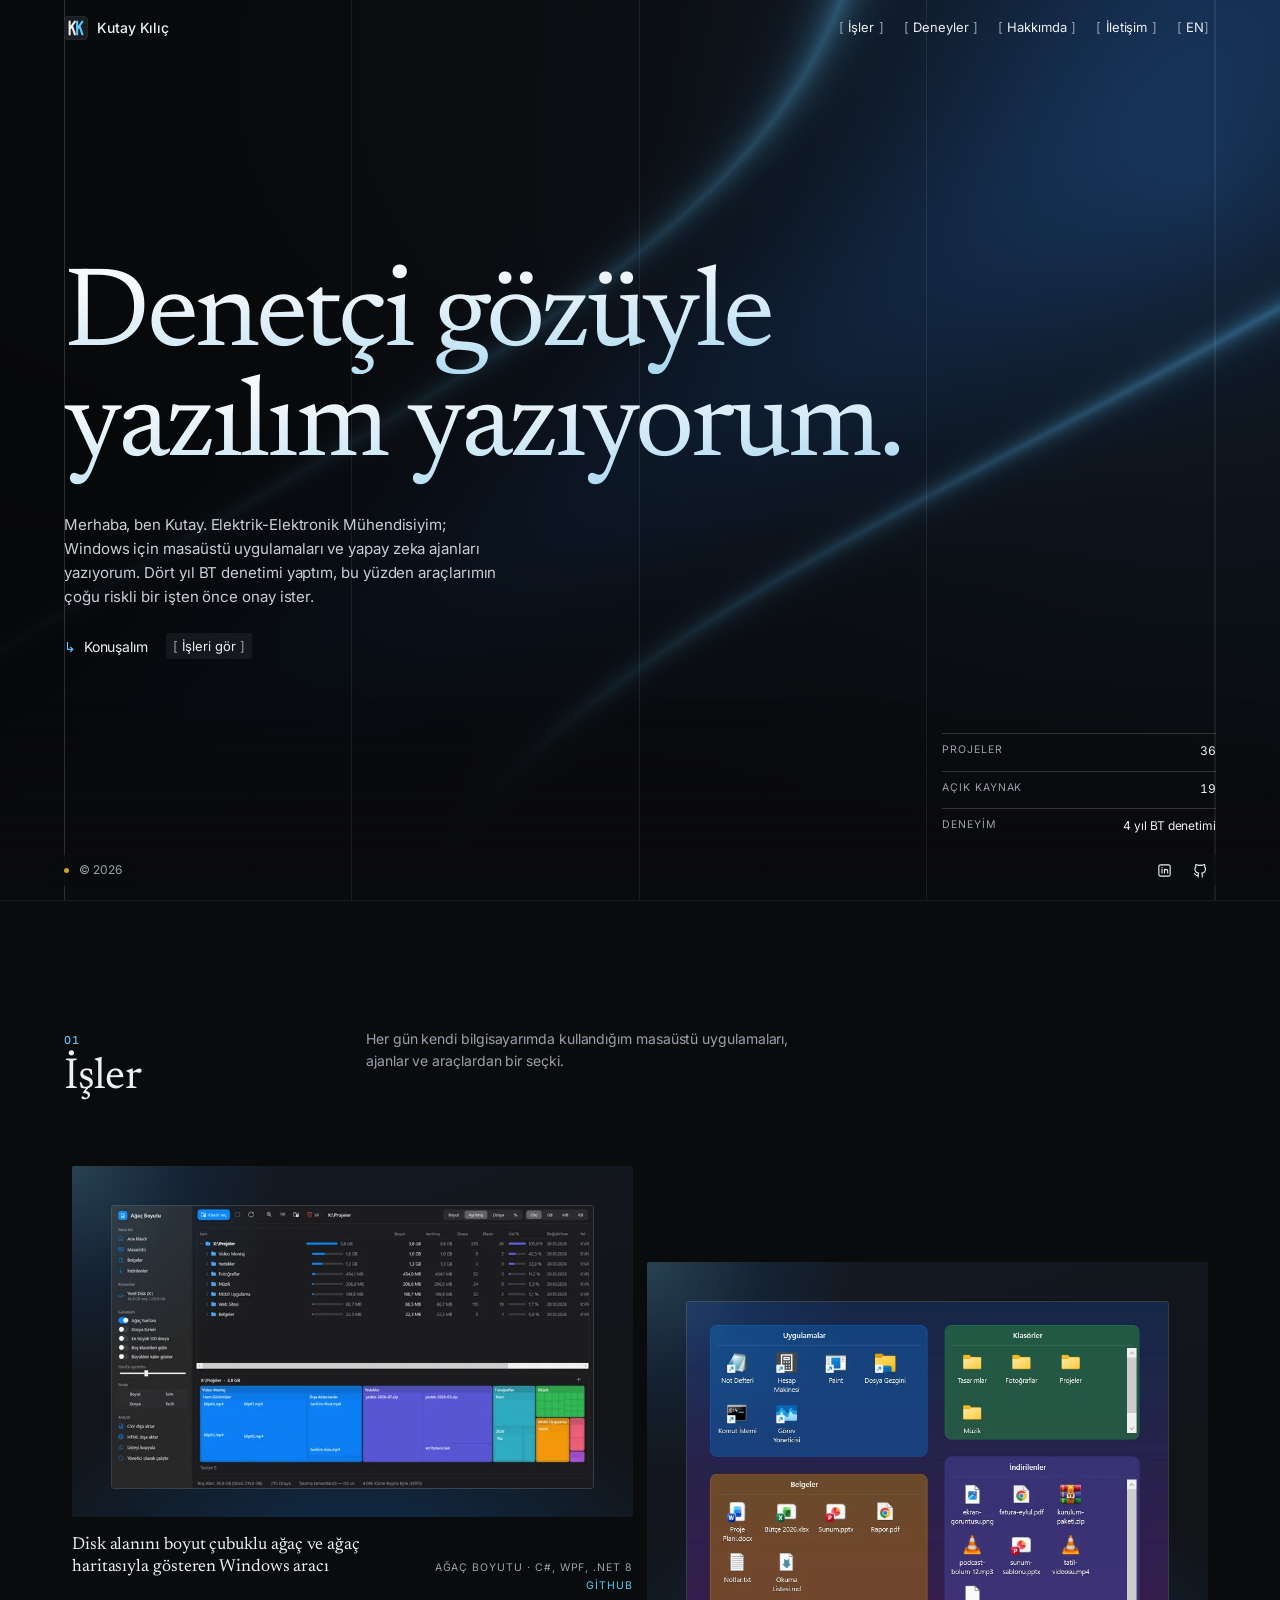
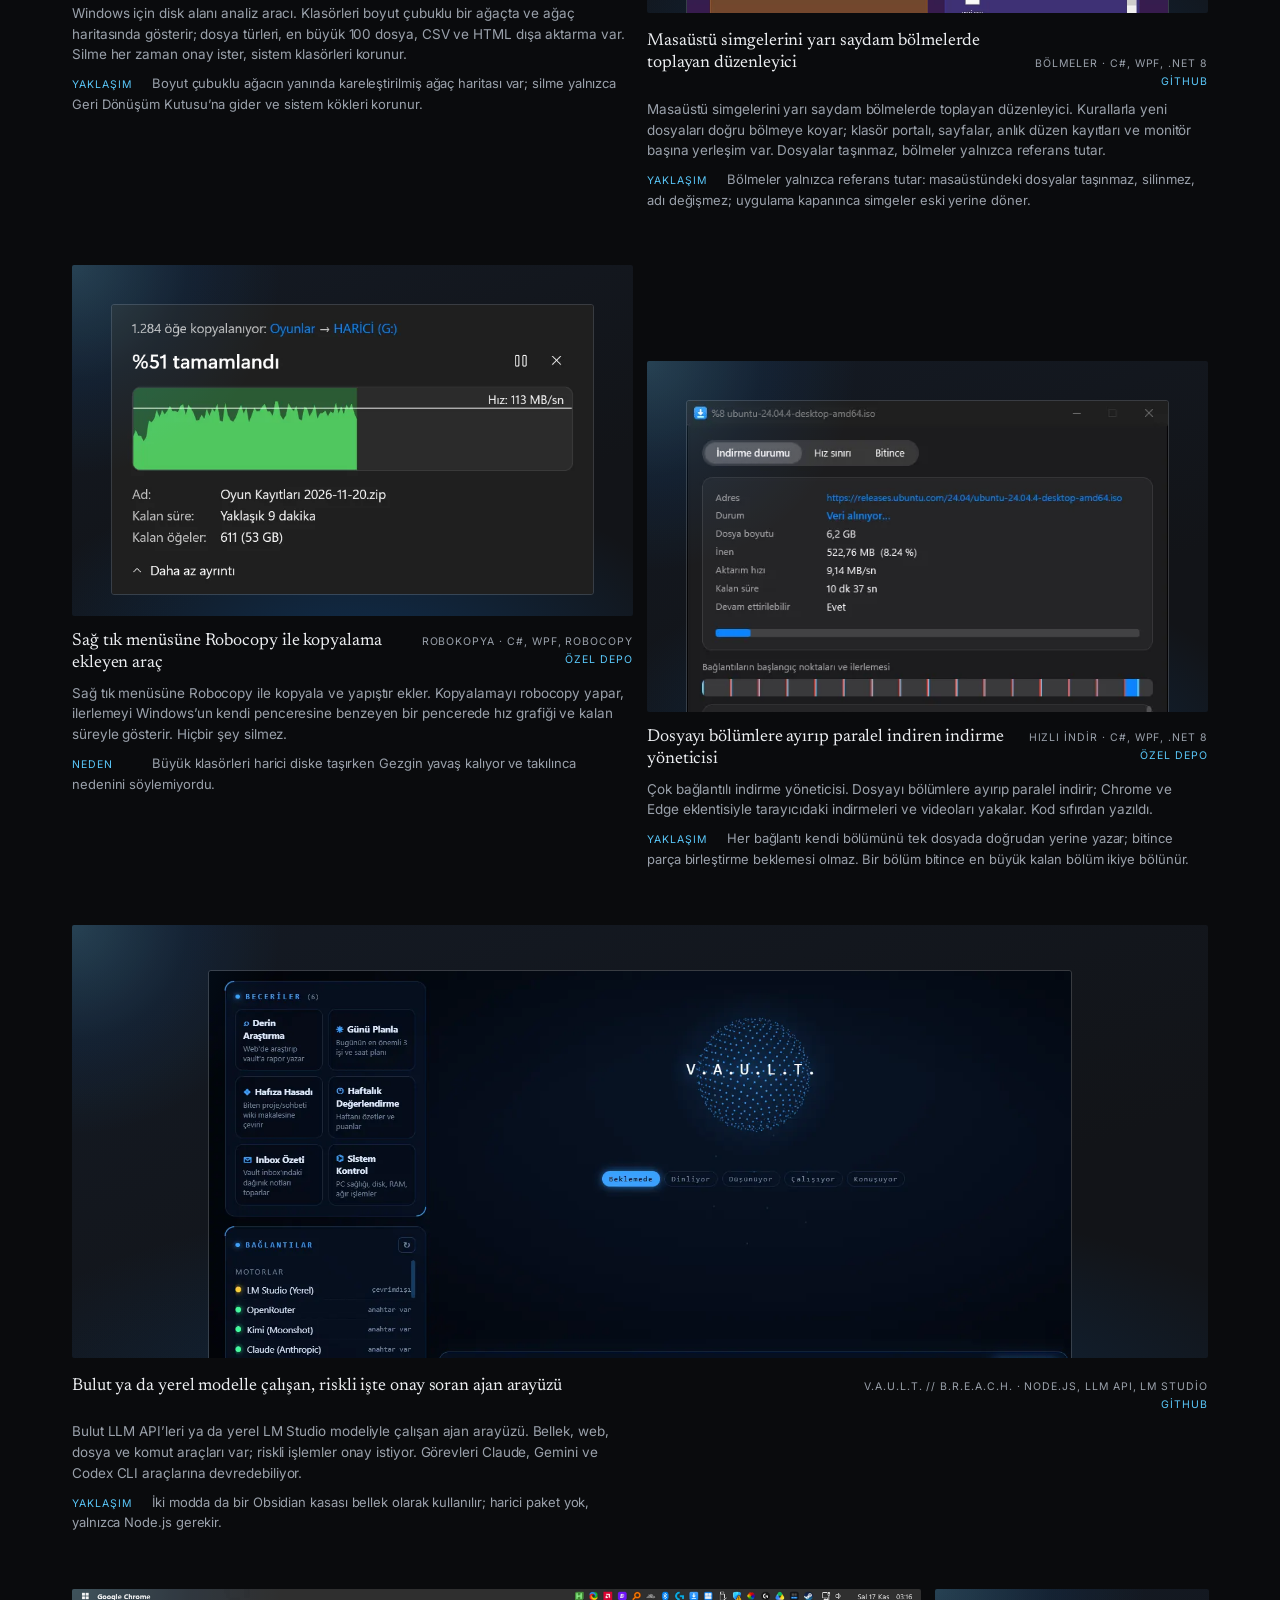
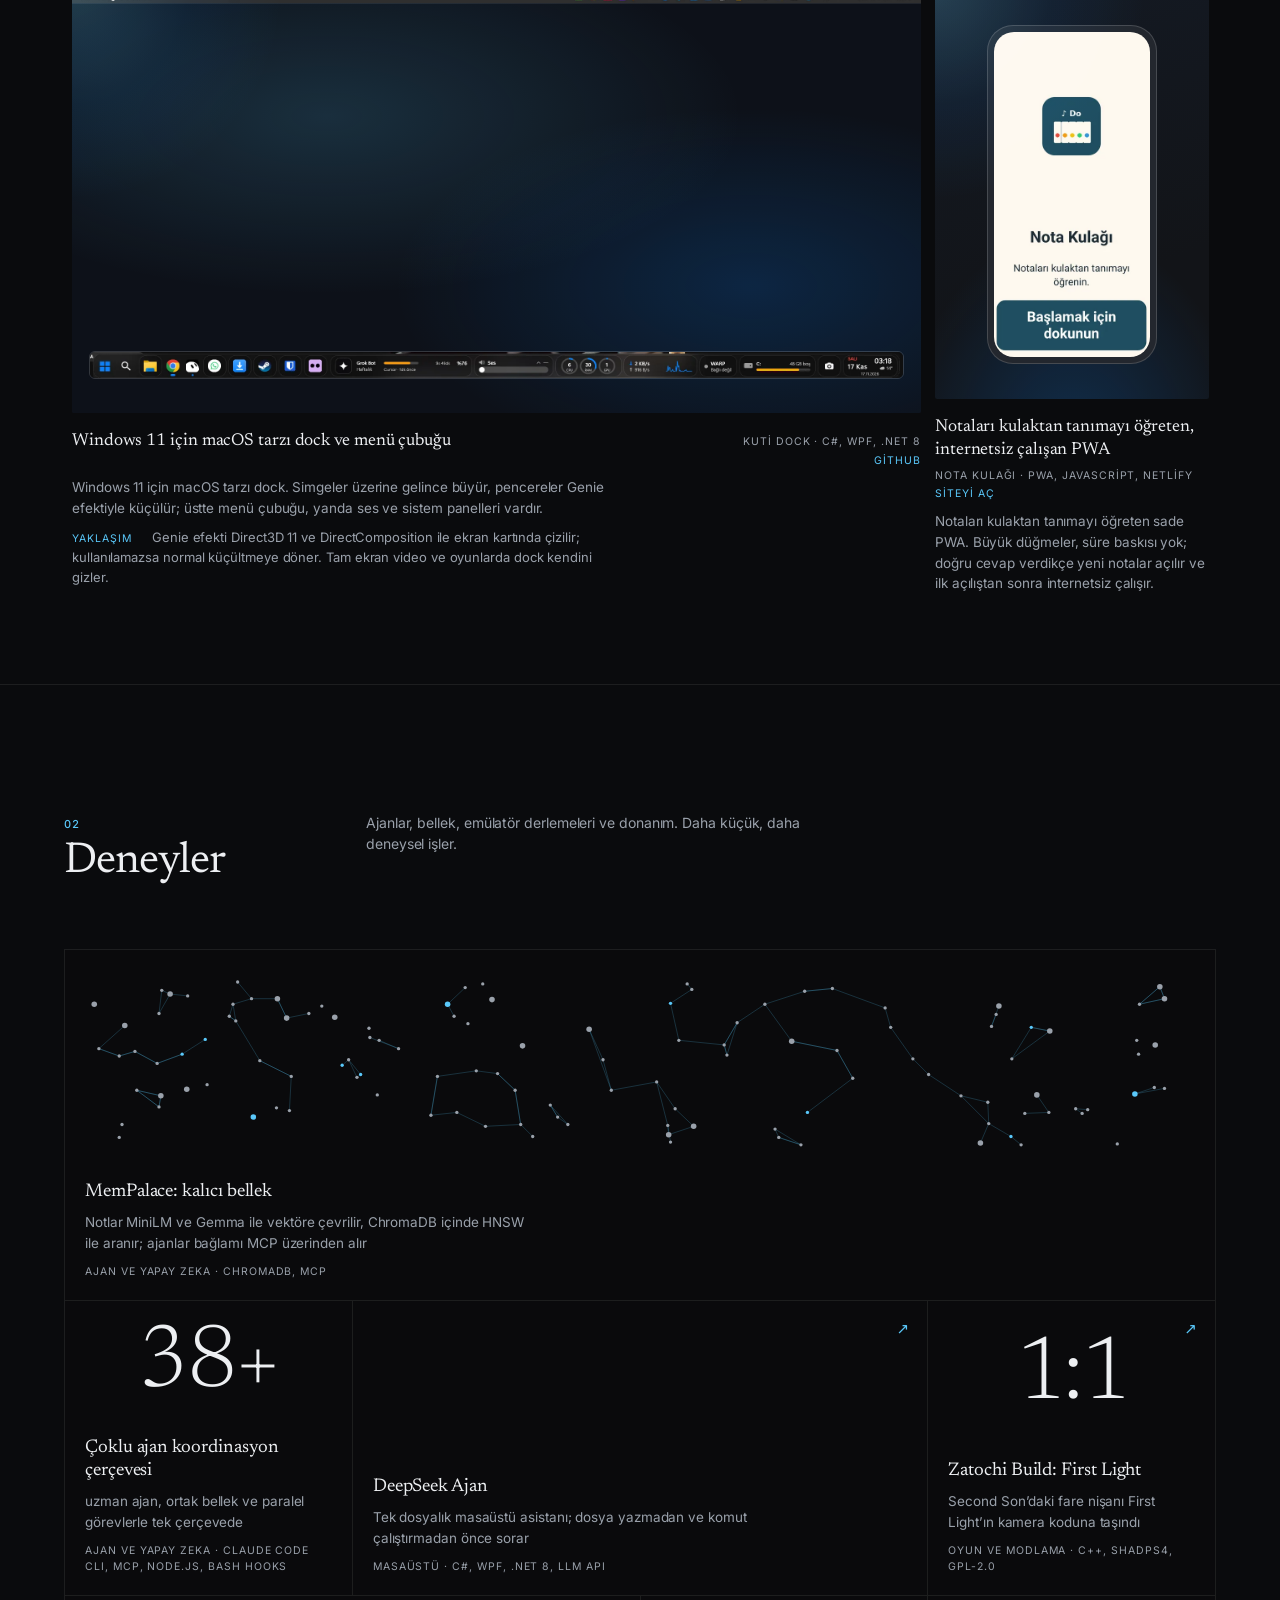
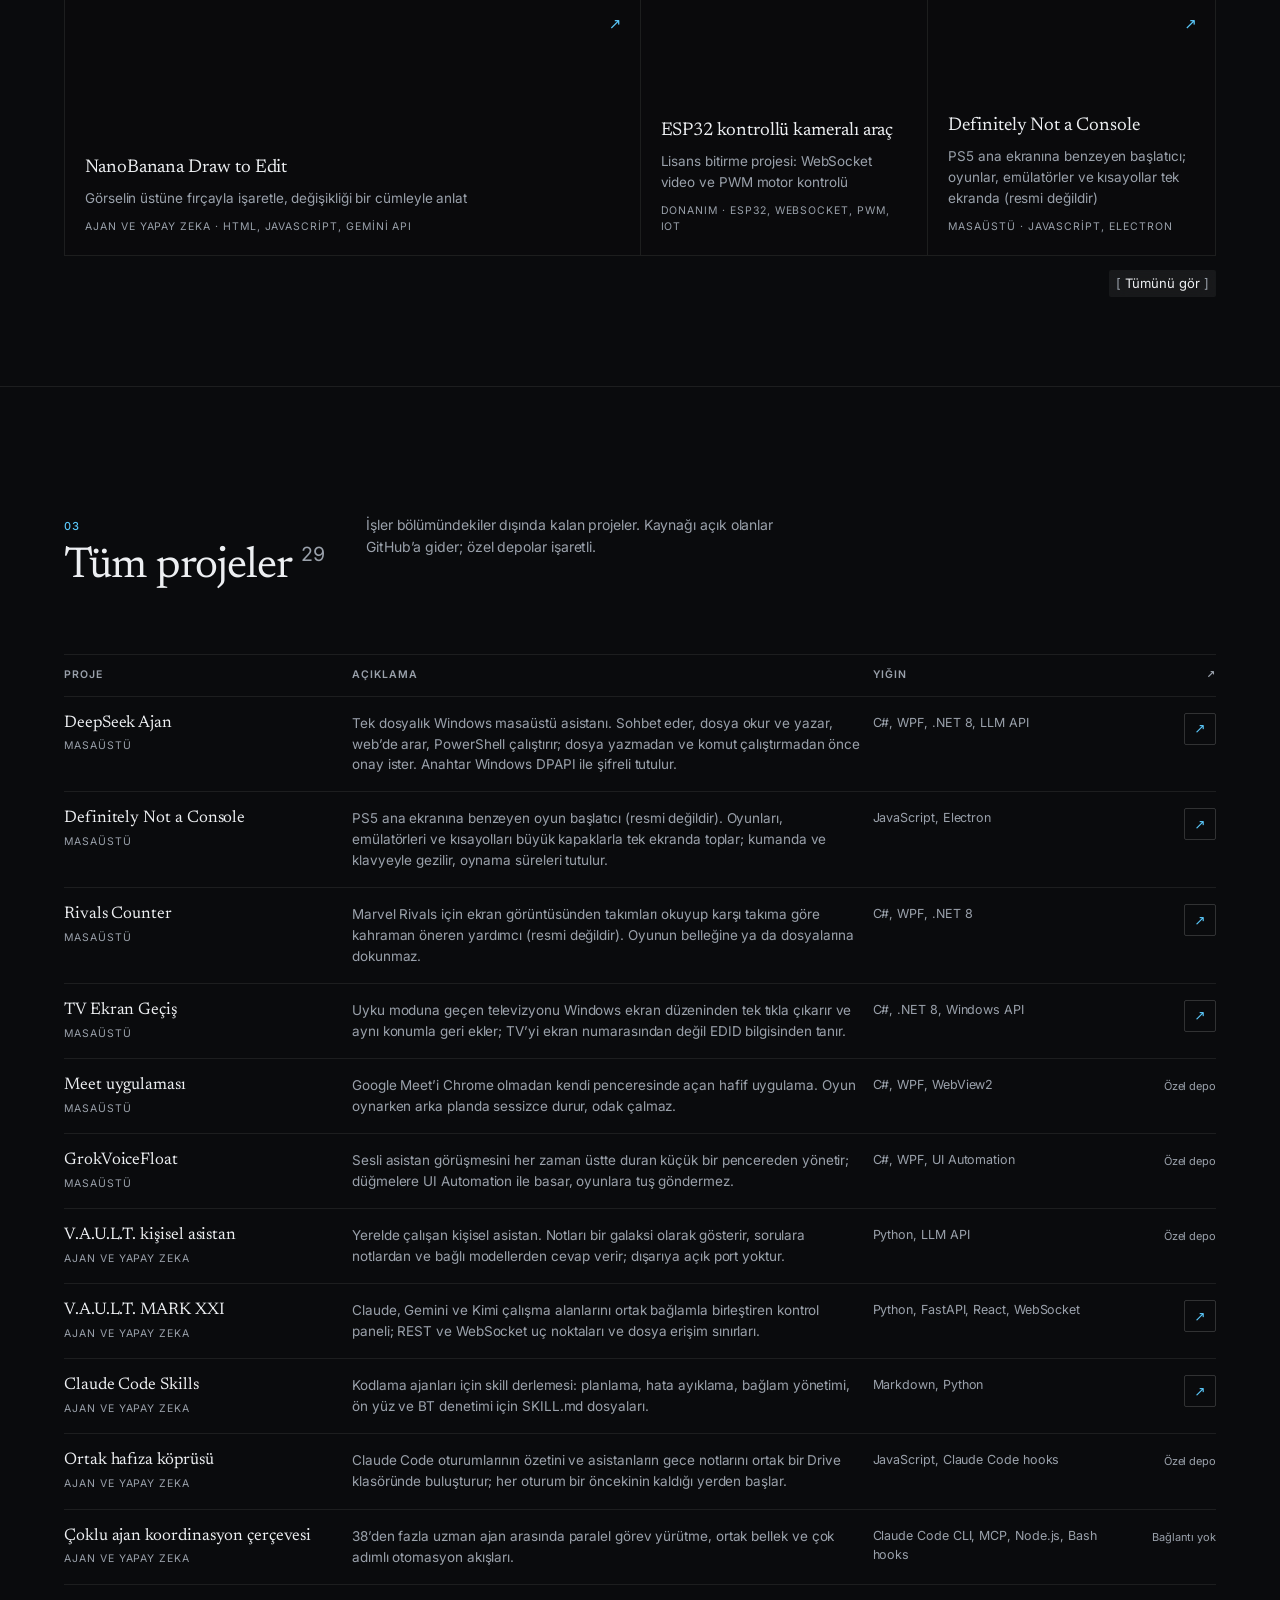
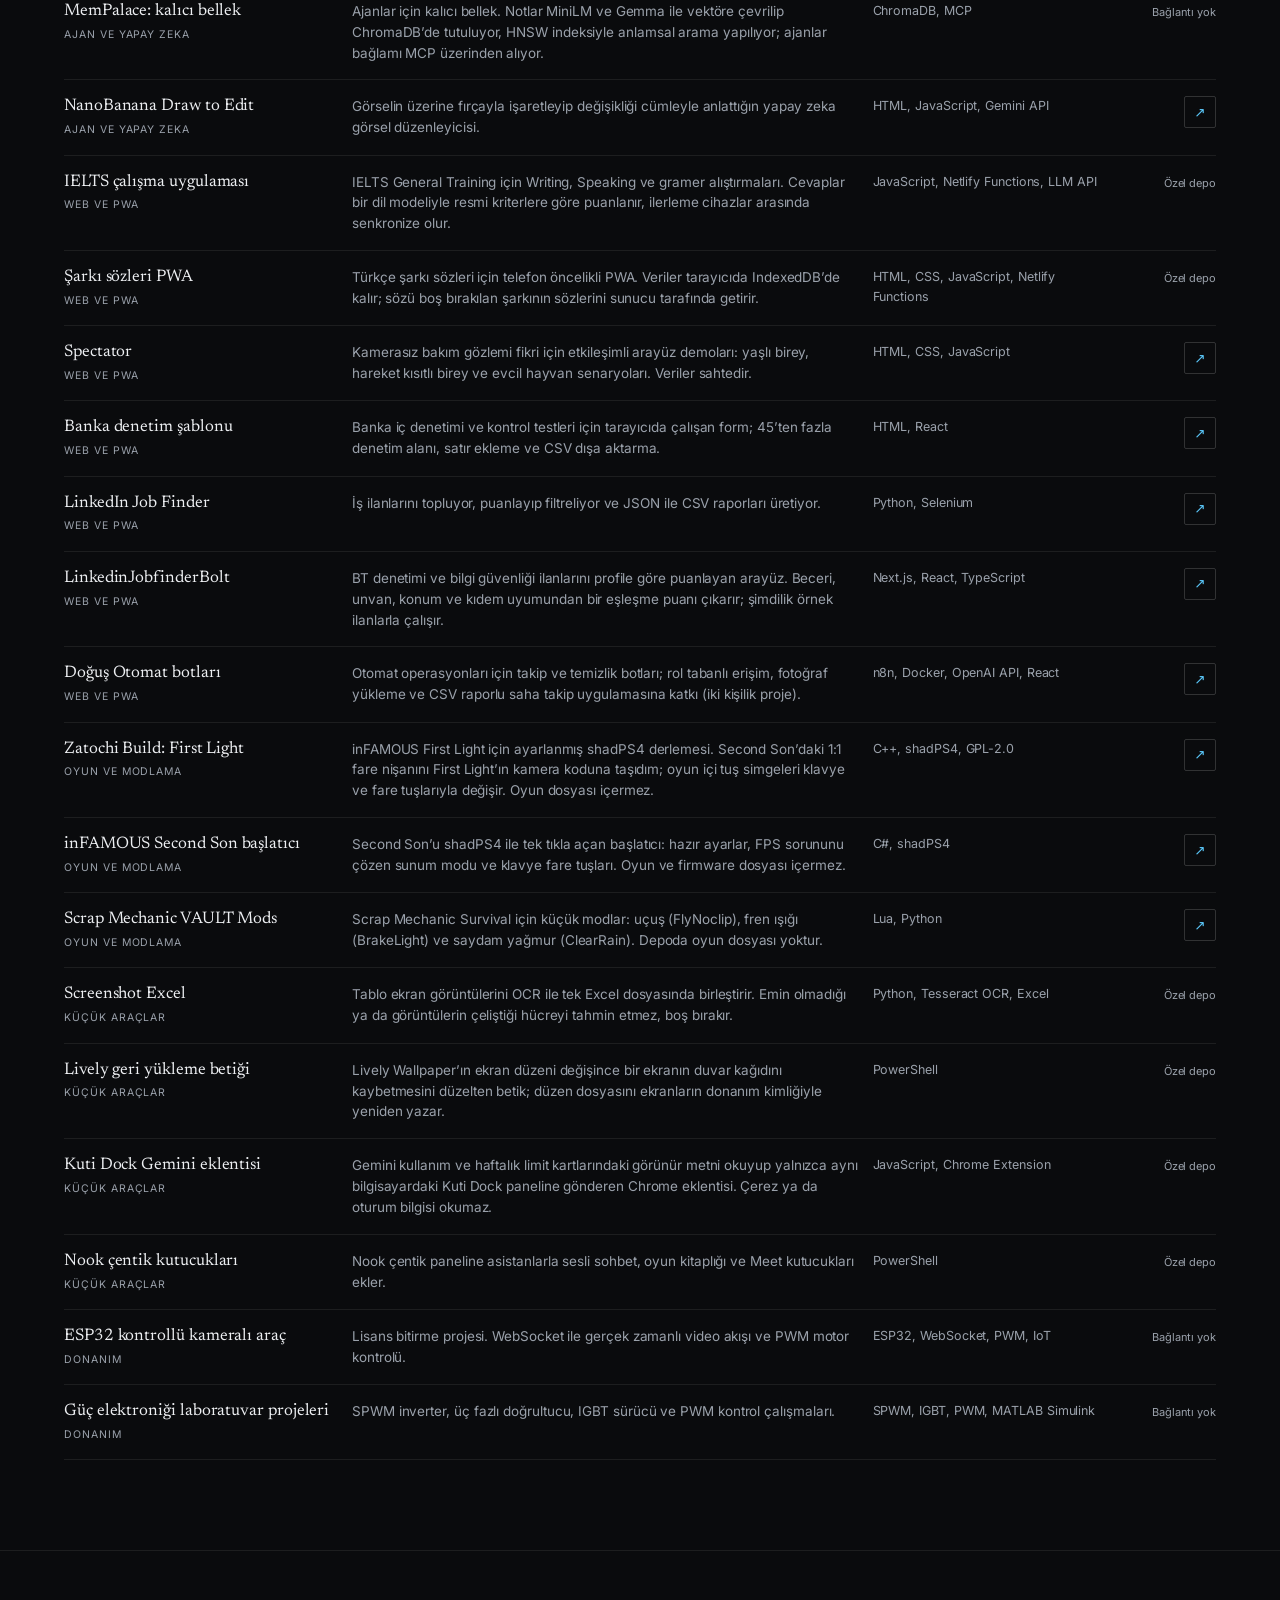
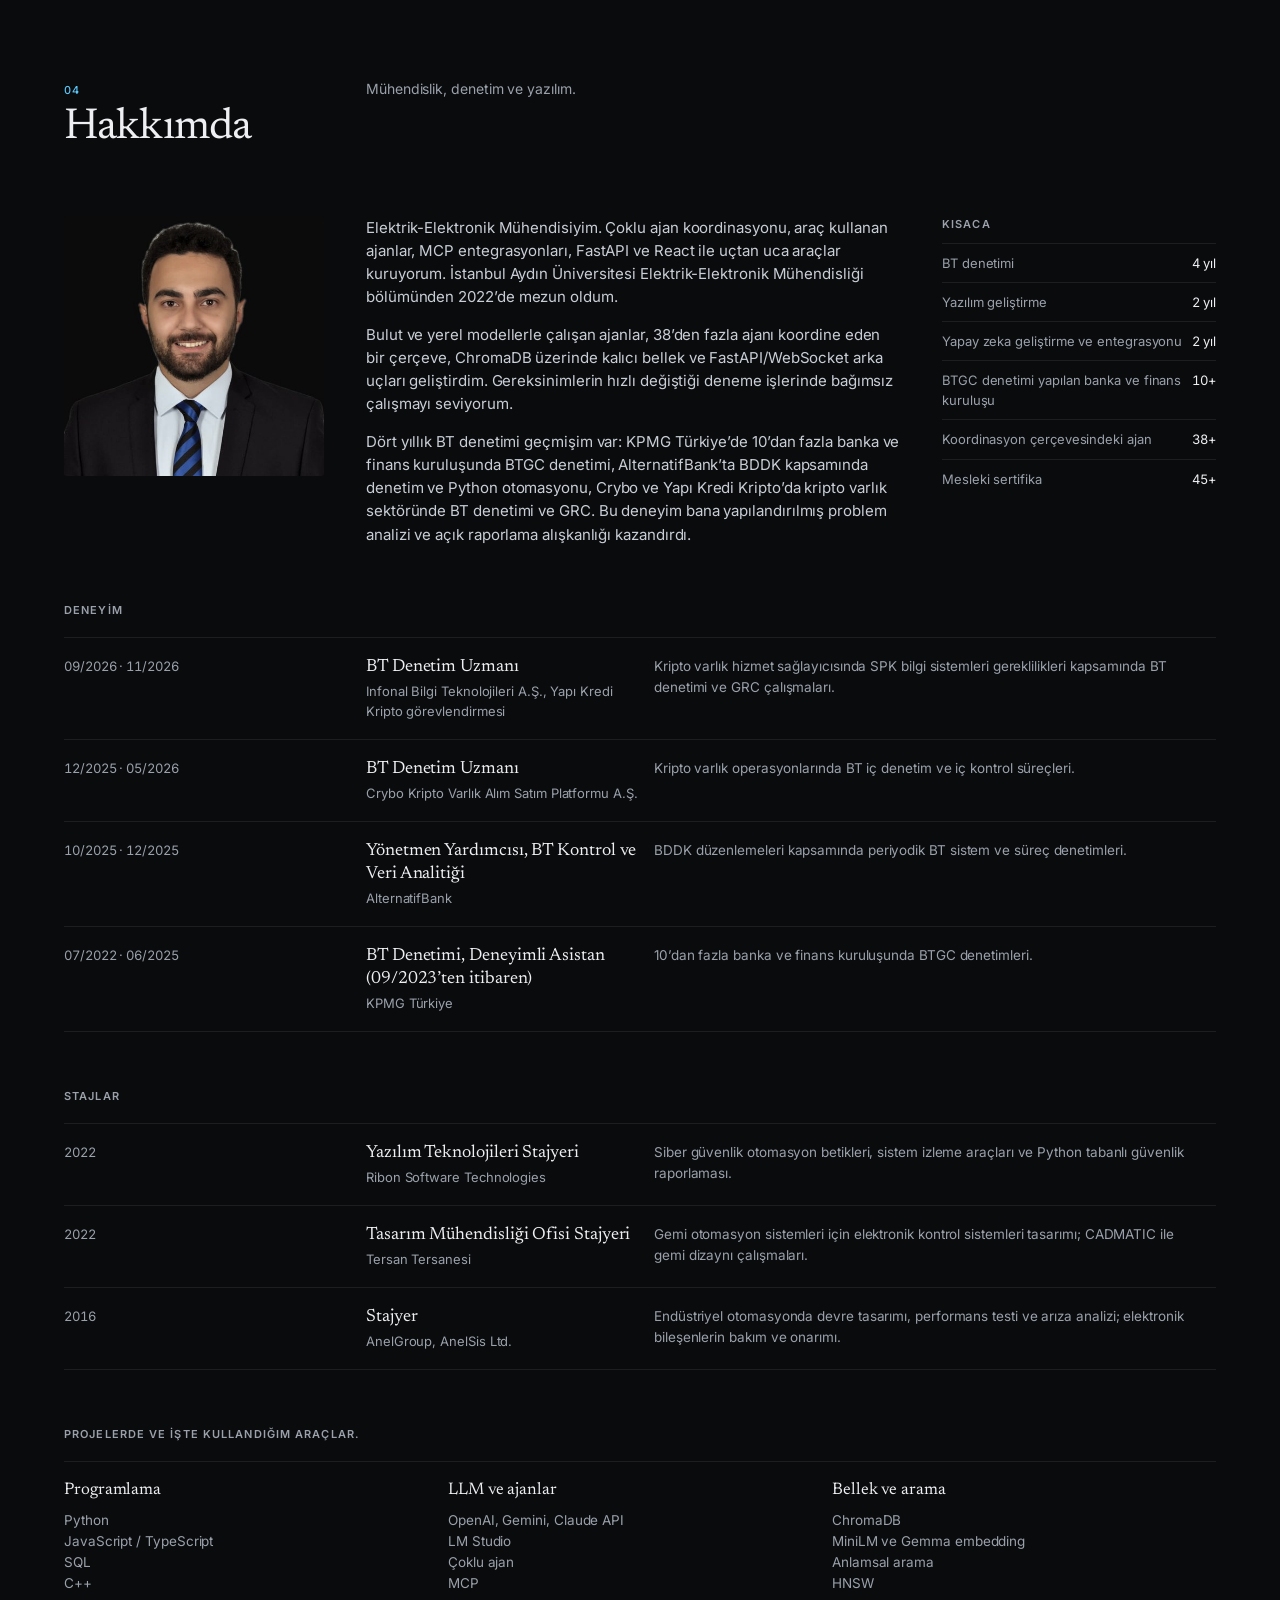
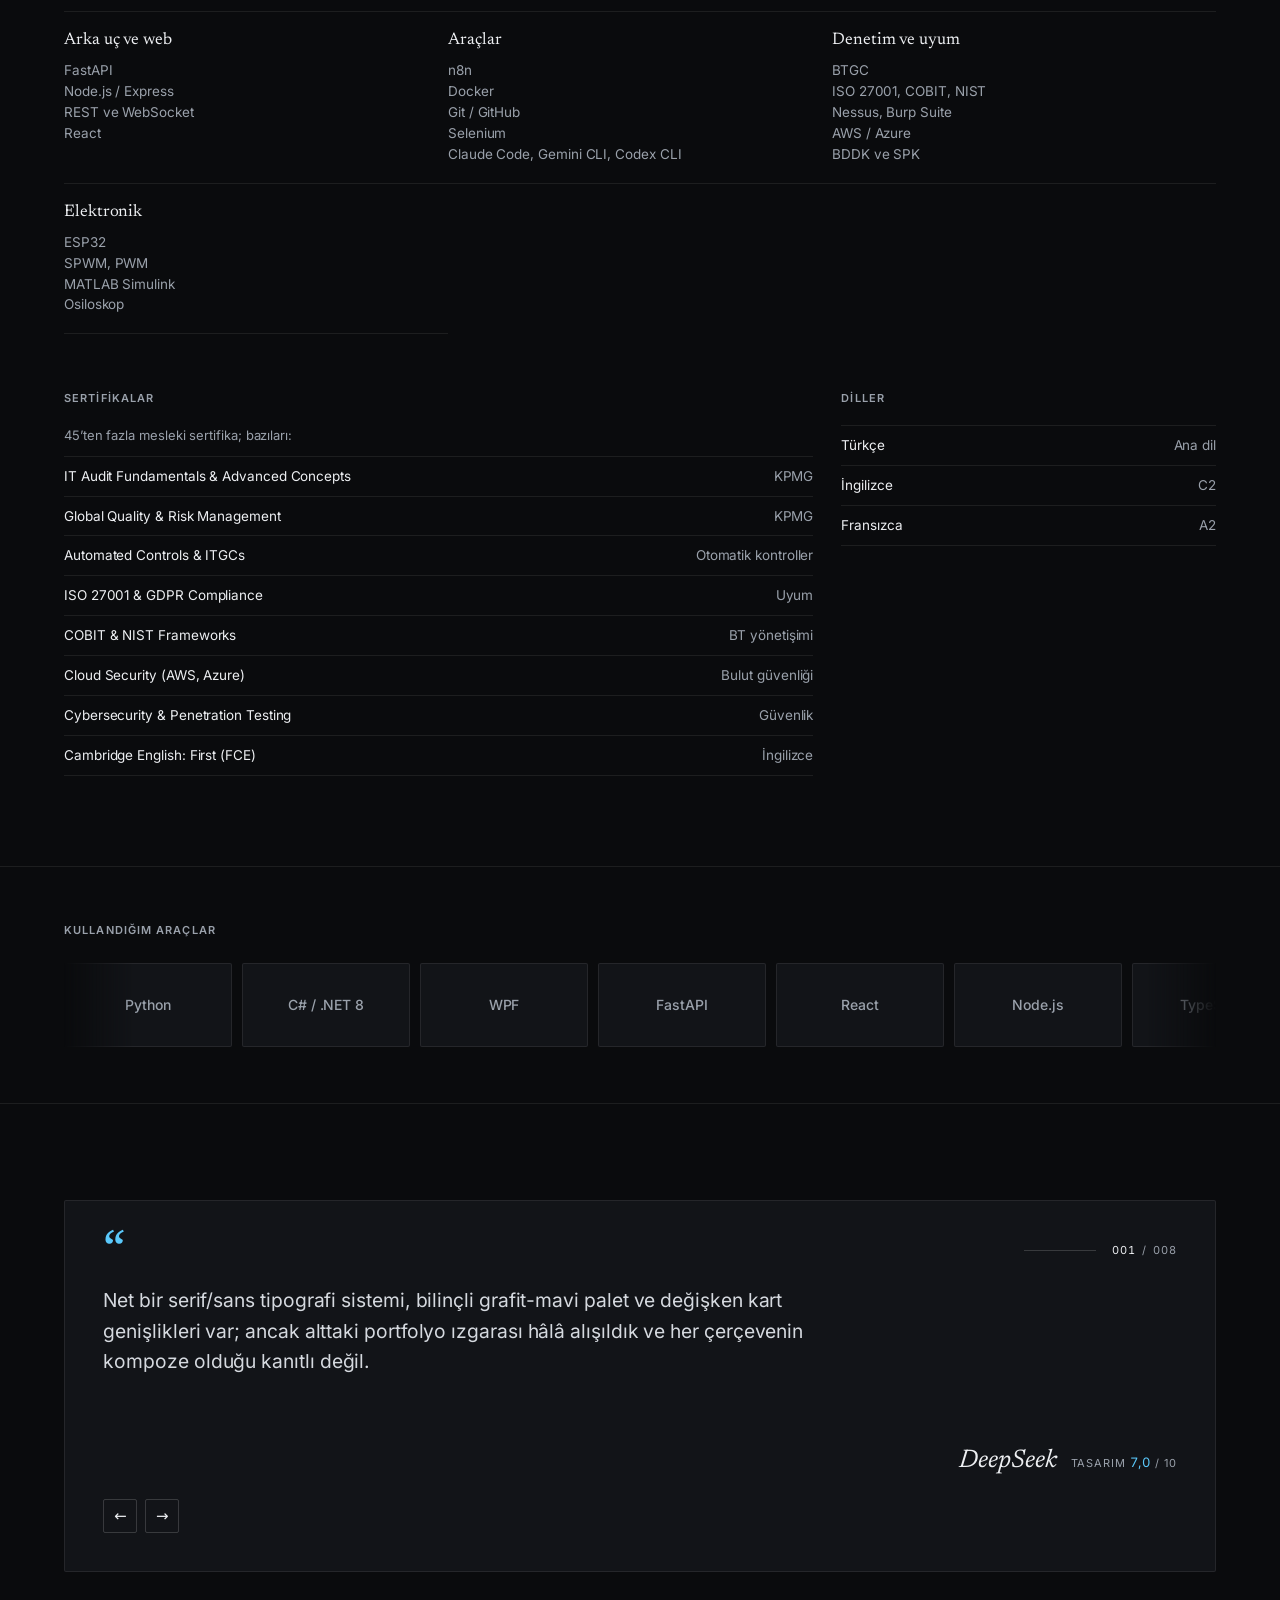
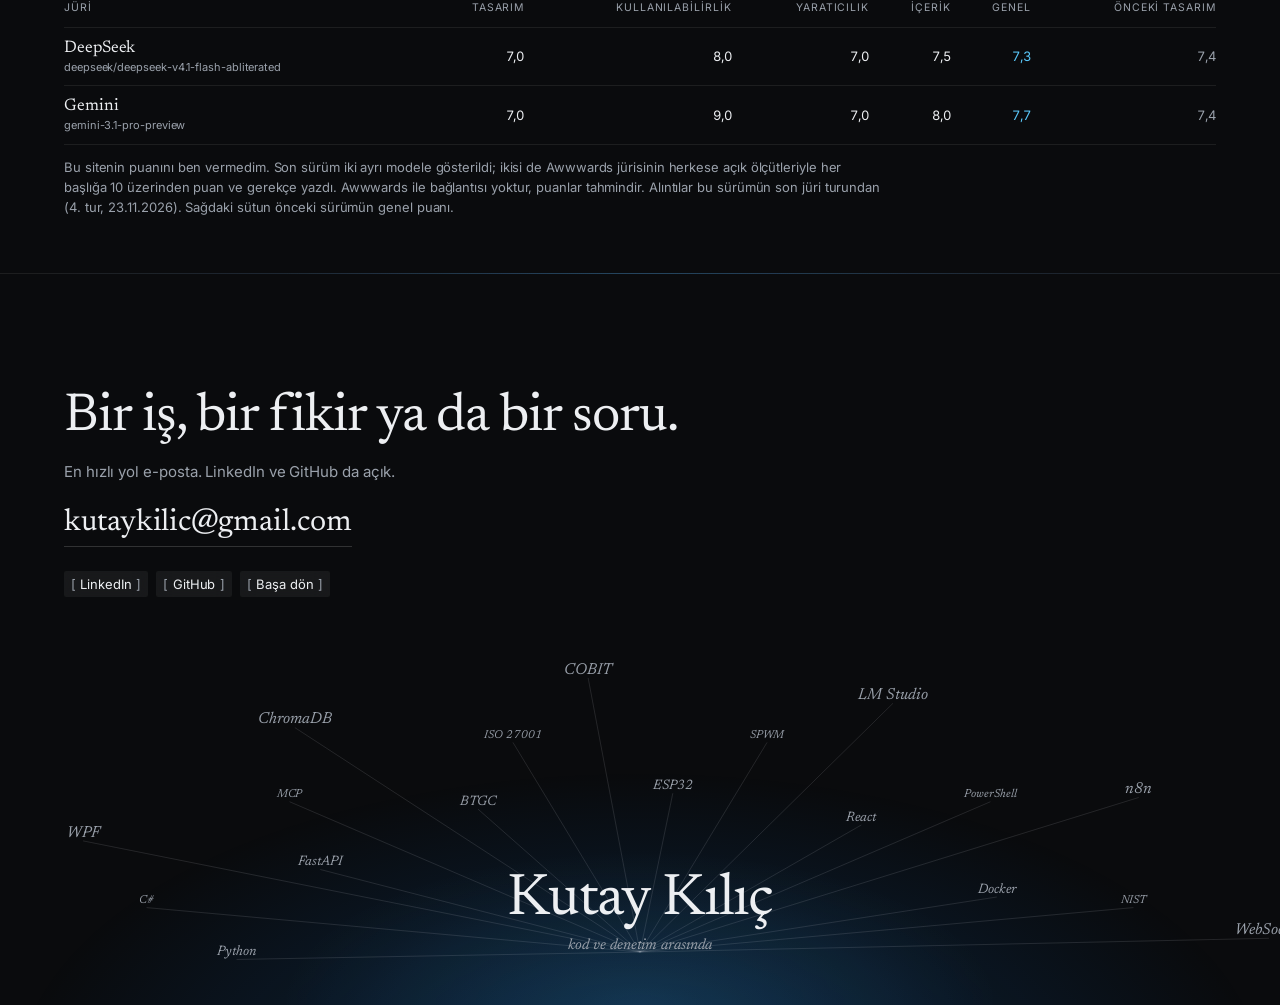
==== commit e3d2848c: "Portfolyo v3: koyu grafit ve ark reaktörü mavisi, kırmızı kaldırıldı; çizgili editoryal ızgara, WebG" ====
--- a/index.html
+++ b/index.html
@@ -7,7 +7,7 @@
 <meta name="description" content="Kutay Kılıç, Elektrik-Elektronik Mühendisi. Yapay zeka geliştirme ve entegrasyonu, çoklu ajan araçları, Python ve FastAPI, dört yıl BT denetimi.">
 <meta name="author" content="Kutay Kılıç">
 <meta name="color-scheme" content="dark">
-<meta name="theme-color" content="#0b0b0c">
+<meta name="theme-color" content="#0a0b0d">
 <link rel="canonical" href="https://kutaykilicai.github.io/Kutay-portfolio.github.io/">
 <link rel="alternate" hreflang="tr" href="https://kutaykilicai.github.io/Kutay-portfolio.github.io/">
 <link rel="alternate" hreflang="en" href="https://kutaykilicai.github.io/Kutay-portfolio.github.io/en.html">
@@ -27,120 +27,104 @@
 <meta name="twitter:image" content="https://kutaykilicai.github.io/Kutay-portfolio.github.io/og.png">
 <link rel="icon" href="favicon.svg" type="image/svg+xml">
 <link rel="apple-touch-icon" href="apple-touch-icon.png">
-<link rel="preload" as="image" href="img/portre-800.jpg" imagesrcset="img/portre-480.jpg 480w, img/portre-800.jpg 800w" imagesizes="(max-width: 960px) 100vw, 58vw" fetchpriority="high">
+<link rel="preload" href="fonts/newsreader-latin-wght-normal.woff2" as="font" type="font/woff2" crossorigin>
+<link rel="preload" href="fonts/newsreader-latin-ext-wght-normal.woff2" as="font" type="font/woff2" crossorigin>
 <link rel="stylesheet" href="style.css">
 <script type="application/ld+json">{"@context": "https://schema.org", "@type": "Person", "name": "Kutay Kılıç", "url": "https://kutaykilicai.github.io/Kutay-portfolio.github.io/", "image": "https://kutaykilicai.github.io/Kutay-portfolio.github.io/profile.jpg", "jobTitle": "Elektrik-Elektronik Mühendisi", "sameAs": ["https://www.linkedin.com/in/kutay-kilicc", "https://github.com/kutaykilicai"], "alumniOf": "İstanbul Aydın Üniversitesi", "description": "Kutay Kılıç, Elektrik-Elektronik Mühendisi. Yapay zeka geliştirme ve entegrasyonu, çoklu ajan araçları, Python ve FastAPI, dört yıl BT denetimi."}</script>
 <script>document.documentElement.classList.add('js')</script>
 </head>
 <body>
 <a class="skip" href="#main">İçeriğe geç</a>
-<header class="toolbar">
-  <button class="side-btn" type="button" aria-expanded="false" aria-controls="side"><svg class="ic" viewBox="0 0 24 24" aria-hidden="true" focusable="false"><rect x="3.5" y="5" width="17" height="14" rx="2.5"/><path d="M9.5 5v14"/></svg><span class="sr">Menü</span></button>
+<div class="grid-lines" aria-hidden="true"></div>
+<header class="nav">
   <a class="brand" href="#top"><svg class="logo" viewBox="0 0 64 64" aria-hidden="true" focusable="false"><rect width="64" height="64" rx="14"/><g fill="none" stroke-linecap="round" stroke-linejoin="round" stroke-width="5.5"><path class="k1" d="M15 15v34M15 35 29 15M21.5 27 29 49"/><path class="k2" d="M35 15v34M35 35 49 15M41.5 27 49 49"/></g></svg><span>Kutay Kılıç</span></a>
-  <p class="here" aria-hidden="true"><span class="here-t" data-sec-names="{&quot;top&quot;: &quot;Giriş&quot;, &quot;about&quot;: &quot;Hakkımda&quot;, &quot;projects&quot;: &quot;Projeler&quot;, &quot;skills&quot;: &quot;Yetenekler&quot;, &quot;jury&quot;: &quot;Jüri&quot;, &quot;contact&quot;: &quot;İletişim&quot;}">Giriş</span></p>
-  <div class="tb-end">
-    <a class="lang" href="en.html" hreflang="en" lang="en">EN<span class="sr"> English version</span></a>
-    <a class="tb-mail" href="mailto:kutaykilic@gmail.com"><svg class="ic" viewBox="0 0 24 24" aria-hidden="true" focusable="false"><rect x="3.5" y="6" width="17" height="12" rx="2"/><path d="m4.5 7.5 7.5 5.5 7.5-5.5"/></svg><span>İletişim</span></a>
-  </div>
+  <nav aria-label="Menü"><ul class="nav-l"><li><a class="nl" href="#work" data-sec="work"><span class="bk" aria-hidden="true">[</span>İşler<span class="bk" aria-hidden="true">]</span></a></li><li><a class="nl" href="#lab" data-sec="lab"><span class="bk" aria-hidden="true">[</span>Deneyler<span class="bk" aria-hidden="true">]</span></a></li><li><a class="nl" href="#about" data-sec="about"><span class="bk" aria-hidden="true">[</span>Hakkımda<span class="bk" aria-hidden="true">]</span></a></li><li><a class="nl" href="#contact" data-sec="contact"><span class="bk" aria-hidden="true">[</span>İletişim<span class="bk" aria-hidden="true">]</span></a></li><li><a class="nl" href="en.html" hreflang="en" lang="en"><span class="bk" aria-hidden="true">[</span>EN<span class="bk" aria-hidden="true">]</span><span class="sr"> English version</span></a></li></ul></nav>
 </header>
-<div class="shell">
-<nav id="side" class="side" aria-label="Menü">
-  <ul class="side-list"><li><a href="#top" data-sec="top"><svg class="ic" viewBox="0 0 24 24" aria-hidden="true" focusable="false"><path d="M4 11.5 12 5l8 6.5V19a1 1 0 0 1-1 1h-4.5v-5h-5v5H5a1 1 0 0 1-1-1z"/></svg><span>Giriş</span></a></li><li><a href="#about" data-sec="about"><svg class="ic" viewBox="0 0 24 24" aria-hidden="true" focusable="false"><circle cx="12" cy="8.5" r="3.5"/><path d="M5 19.5c1.2-3.3 4-5 7-5s5.8 1.7 7 5"/></svg><span>Hakkımda</span></a></li><li><a href="#projects" data-sec="projects"><svg class="ic" viewBox="0 0 24 24" aria-hidden="true" focusable="false"><rect x="4.5" y="4.5" width="6" height="6" rx="1.5"/><rect x="13.5" y="4.5" width="6" height="6" rx="1.5"/><rect x="4.5" y="13.5" width="6" height="6" rx="1.5"/><rect x="13.5" y="13.5" width="6" height="6" rx="1.5"/></svg><span>Projeler</span></a></li><li><a href="#skills" data-sec="skills"><svg class="ic" viewBox="0 0 24 24" aria-hidden="true" focusable="false"><path d="M14.5 5.5a4 4 0 0 0-5 5L4.8 15.2a1.8 1.8 0 0 0 2.5 2.5l4.7-4.7a4 4 0 0 0 5-5l-2.4 2.4-2.3-.5-.5-2.3z"/></svg><span>Yetenekler</span></a></li><li><a href="#jury" data-sec="jury"><svg class="ic" viewBox="0 0 24 24" aria-hidden="true" focusable="false"><path d="M12 4.5v15M7 19.5h10M5 8.5h14M5 8.5l-2.5 5a2.5 2.5 0 0 0 5 0zM19 8.5l-2.5 5a2.5 2.5 0 0 0 5 0z"/></svg><span>Jüri</span></a></li><li><a href="#contact" data-sec="contact"><svg class="ic" viewBox="0 0 24 24" aria-hidden="true" focusable="false"><rect x="3.5" y="6" width="17" height="12" rx="2"/><path d="m4.5 7.5 7.5 5.5 7.5-5.5"/></svg><span>İletişim</span></a></li></ul>
-  <div class="side-foot">
-    <a href="https://github.com/kutaykilicai" rel="noopener"><svg class="ic" viewBox="0 0 24 24" aria-hidden="true" focusable="false"><path d="M9 19c-4 1.3-4-2-5.5-2.5M14.5 21v-3.2a2.8 2.8 0 0 0-.8-2.2c2.6-.3 5.3-1.3 5.3-5.8a4.5 4.5 0 0 0-1.2-3.1 4.2 4.2 0 0 0-.1-3.1s-1-.3-3.2 1.2a11 11 0 0 0-5.8 0C6.5 3.3 5.5 3.6 5.5 3.6a4.2 4.2 0 0 0-.1 3.1 4.5 4.5 0 0 0-1.2 3.1c0 4.5 2.7 5.5 5.3 5.8a2.8 2.8 0 0 0-.8 2.2V21"/></svg><span>GitHub</span></a>
-    <a href="https://www.linkedin.com/in/kutay-kilicc" rel="noopener"><svg class="ic" viewBox="0 0 24 24" aria-hidden="true" focusable="false"><rect x="4" y="4" width="16" height="16" rx="2.5"/><path d="M8.5 10.5v5M8.5 8v.01M12 15.5v-5M12 13c0-1.5 1-2.5 2.2-2.5s2.3.8 2.3 2.5v2.5"/></svg><span>LinkedIn</span></a>
-  </div>
-</nav>
-<div class="scrim" hidden></div>
+<p class="corner c-l"><span class="gold-dot" aria-hidden="true"></span>© 2026</p>
+<p class="corner c-r"><a href="https://www.linkedin.com/in/kutay-kilicc" rel="noopener" aria-label="LinkedIn"><svg class="ic" viewBox="0 0 24 24" aria-hidden="true" focusable="false"><rect x="4" y="4" width="16" height="16" rx="2.5"/><path d="M8.5 10.5v5M8.5 8v.01M12 15.5v-5M12 13c0-1.5 1-2.5 2.2-2.5s2.3.8 2.3 2.5v2.5"/></svg></a><a href="https://github.com/kutaykilicai" rel="noopener" aria-label="GitHub"><svg class="ic" viewBox="0 0 24 24" aria-hidden="true" focusable="false"><path d="M9 19c-4 1.3-4-2-5.5-2.5M14.5 21v-3.2a2.8 2.8 0 0 0-.8-2.2c2.6-.3 5.3-1.3 5.3-5.8a4.5 4.5 0 0 0-1.2-3.1 4.2 4.2 0 0 0-.1-3.1s-1-.3-3.2 1.2a11 11 0 0 0-5.8 0C6.5 3.3 5.5 3.6 5.5 3.6a4.2 4.2 0 0 0-.1 3.1 4.5 4.5 0 0 0-1.2 3.1c0 4.5 2.7 5.5 5.3 5.8a2.8 2.8 0 0 0-.8 2.2V21"/></svg></a></p>
 <main id="main">
   <section id="top" class="hero" aria-labelledby="hero-h">
-    <svg class="hero-mark" viewBox="0 0 64 64" aria-hidden="true" focusable="false"><g fill="none" stroke-linecap="round" stroke-linejoin="round" stroke-width="1.1"><path d="M15 15v34M15 35 29 15M21.5 27 29 49"/><path d="M35 15v34M35 35 49 15M41.5 27 49 49"/></g></svg>
-    <div class="hero-text">
-      <p class="eyebrow hi" style="--d:0">Elektrik-Elektronik Mühendisi, İstanbul</p>
-      <h1 id="hero-h" class="hi" style="--d:1">Kutay Kılıç</h1>
-      <p class="lede hi" style="--d:2">Windows için <em class="hl">masaüstü uygulamaları ve yapay zeka ajanları</em> yazıyorum. Arkamda dört yıllık BT denetimi var; bu yüzden araçlarımın çoğu riskli bir işlemden önce onay ister.</p>
-      <div class="actions hi" style="--d:3">
-        <a class="btn" href="#projects">Projeleri gör <svg class="btn-arrow" width="14" height="14" viewBox="0 0 16 16" aria-hidden="true"><path d="M8 3v10M4 9l4 4 4-4" fill="none" stroke="currentColor" stroke-width="1.6" stroke-linecap="round" stroke-linejoin="round"/></svg></a>
-        <a class="btn-2" href="mailto:kutaykilic@gmail.com">E-posta gönder</a>
+    <canvas class="silk" aria-hidden="true"></canvas>
+    <div class="hero-in">
+      <h1 id="hero-h"><span class="h1-l"><span>Denetçi gözüyle</span></span> <span class="h1-l"><span>yazılım yazıyorum.</span></span></h1>
+      <p class="bio">Merhaba, ben Kutay. Elektrik-Elektronik Mühendisiyim; Windows için masaüstü uygulamaları ve yapay zeka ajanları yazıyorum. Dört yıl BT denetimi yaptım, bu yüzden araçlarımın çoğu riskli bir işten önce onay ister.</p>
+      <div class="cta">
+        <a class="talk" href="mailto:kutaykilic@gmail.com" data-ask><span class="talk-a" aria-hidden="true">↳</span>Konuşalım</a>
+        <a class="chip" href="#work"><span class="bk" aria-hidden="true">[</span>İşleri gör<span class="bk" aria-hidden="true">]</span></a>
       </div>
     </div>
-    <figure class="hero-photo hi" style="--d:1">
-      <img src="img/portre-800.jpg" srcset="img/portre-480.jpg 480w, img/portre-800.jpg 800w" sizes="(max-width: 960px) 100vw, 58vw" width="800" height="800" alt="Kutay Kılıç’ın vesikalık fotoğrafı" fetchpriority="high" decoding="async">
-    </figure>
-    <dl class="facts-strip hi" style="--d:4">
+    <dl class="hero-meta">
+      <div><dt>Projeler</dt><dd class="num">36</dd></div>
+      <div><dt>açık kaynak</dt><dd class="num">19</dd></div>
       <div><dt>Deneyim</dt><dd>4 yıl BT denetimi</dd></div>
-      <div><dt>Projeler</dt><dd>36 proje, 19 açık kaynak</dd></div>
-      <div><dt>Eğitim</dt><dd>Elektrik-Elektronik Mühendisliği, İstanbul Aydın Üniversitesi, 2022</dd></div>
     </dl>
   </section>
 
+  <section id="work" class="sec" aria-labelledby="work-h">
+    <div class="sh rv"><h2 id="work-h"><span class="sh-n" aria-hidden="true">01</span>İşler</h2><p>Her gün kendi bilgisayarımda kullandığım masaüstü uygulamaları, ajanlar ve araçlardan bir seçki.</p></div>
+    <ul class="works"><li class="wk rv "><article><div class="wk-stage"><span class="glow" aria-hidden="true"></span><span class="scan" aria-hidden="true"></span><img src="img/agac-boyutu-1384.webp" srcset="img/agac-boyutu-700.webp 700w, img/agac-boyutu-1384.webp 1384w" sizes="(max-width: 760px) 90vw, 44vw" width="1384" height="811" alt="Ağaç Boyutu: solda favoriler ve sürücüler, ortada boyut çubuklu klasör ağacı, altta renkli ağaç haritası" loading="lazy" decoding="async"></div><div class="wk-cap"><h3 class="wk-t"><a class="wk-link" href="https://github.com/kutaykilicai/agac-boyutu" rel="noopener">Disk alanını boyut çubuklu ağaç ve ağaç haritasıyla gösteren Windows aracı<span class="wk-arr" aria-hidden="true">↗</span></a></h3><p class="wk-m"><span>Ağaç Boyutu · C#, WPF, .NET 8</span><span class="wk-tag">GitHub</span></p></div><p class="wk-d">Windows için disk alanı analiz aracı. Klasörleri boyut çubuklu bir ağaçta ve ağaç haritasında gösterir; dosya türleri, en büyük 100 dosya, CSV ve HTML dışa aktarma var. Silme her zaman onay ister, sistem klasörleri korunur.</p><p class="wk-x"><span>Yaklaşım</span>Boyut çubuklu ağacın yanında kareleştirilmiş ağaç haritası var; silme yalnızca Geri Dönüşüm Kutusu’na gider ve sistem kökleri korunur.</p></article></li><li class="wk rv "><article><div class="wk-stage"><span class="glow" aria-hidden="true"></span><span class="scan" aria-hidden="true"></span><img src="img/bolmeler-840.webp" width="840" height="620" alt="Bölmeler: masaüstünde Uygulamalar, Klasörler, Belgeler ve İndirilenler adlı dört renkli bölme" loading="lazy" decoding="async"></div><div class="wk-cap"><h3 class="wk-t"><a class="wk-link" href="https://github.com/kutaykilicai/bolmeler" rel="noopener">Masaüstü simgelerini yarı saydam bölmelerde toplayan düzenleyici<span class="wk-arr" aria-hidden="true">↗</span></a></h3><p class="wk-m"><span>Bölmeler · C#, WPF, .NET 8</span><span class="wk-tag">GitHub</span></p></div><p class="wk-d">Masaüstü simgelerini yarı saydam bölmelerde toplayan düzenleyici. Kurallarla yeni dosyaları doğru bölmeye koyar; klasör portalı, sayfalar, anlık düzen kayıtları ve monitör başına yerleşim var. Dosyalar taşınmaz, bölmeler yalnızca referans tutar.</p><p class="wk-x"><span>Yaklaşım</span>Bölmeler yalnızca referans tutar: masaüstündeki dosyalar taşınmaz, silinmez, adı değişmez; uygulama kapanınca simgeler eski yerine döner.</p></article></li><li class="wk rv "><article><div class="wk-stage"><span class="glow" aria-hidden="true"></span><span class="scan" aria-hidden="true"></span><img src="img/robokopya-720.webp" width="720" height="432" alt="RoboKopya ilerleme penceresi: yüzde 51 tamamlandı, hız grafiği ve kalan süre" loading="lazy" decoding="async"></div><div class="wk-cap"><h3 class="wk-t">Sağ tık menüsüne Robocopy ile kopyalama ekleyen araç</h3><p class="wk-m"><span>RoboKopya · C#, WPF, Robocopy</span><span class="wk-tag">Özel depo</span></p></div><p class="wk-d">Sağ tık menüsüne Robocopy ile kopyala ve yapıştır ekler. Kopyalamayı robocopy yapar, ilerlemeyi Windows’un kendi penceresine benzeyen bir pencerede hız grafiği ve kalan süreyle gösterir. Hiçbir şey silmez.</p><p class="wk-x"><span>Neden</span>Büyük klasörleri harici diske taşırken Gezgin yavaş kalıyor ve takılınca nedenini söylemiyordu.</p></article></li><li class="wk rv "><article><div class="wk-stage"><span class="glow" aria-hidden="true"></span><span class="scan" aria-hidden="true"></span><img src="img/hizli-indir-606.webp" width="606" height="665" alt="Hızlı İndir ilerleme penceresi: dosya bilgisi, aktarım hızı ve her bağlantının indirdiği bölümü gösteren şerit" loading="lazy" decoding="async"></div><div class="wk-cap"><h3 class="wk-t">Dosyayı bölümlere ayırıp paralel indiren indirme yöneticisi</h3><p class="wk-m"><span>Hızlı İndir · C#, WPF, .NET 8</span><span class="wk-tag">Özel depo</span></p></div><p class="wk-d">Çok bağlantılı indirme yöneticisi. Dosyayı bölümlere ayırıp paralel indirir; Chrome ve Edge eklentisiyle tarayıcıdaki indirmeleri ve videoları yakalar. Kod sıfırdan yazıldı.</p><p class="wk-x"><span>Yaklaşım</span>Her bağlantı kendi bölümünü tek dosyada doğrudan yerine yazar; bitince parça birleştirme beklemesi olmaz. Bir bölüm bitince en büyük kalan bölüm ikiye bölünür.</p></article></li><li class="wk rv wide"><article><div class="wk-stage"><span class="glow" aria-hidden="true"></span><span class="scan" aria-hidden="true"></span><img src="img/vault-panel-1500.webp" srcset="img/vault-panel-750.webp 750w, img/vault-panel-1500.webp 1500w" sizes="(max-width: 760px) 90vw, 76vw" width="1500" height="755" alt="V.A.U.L.T. paneli: solda görev kartları, ortada nokta küresi, altta komut satırı" loading="lazy" decoding="async"></div><div class="wk-cap"><h3 class="wk-t"><a class="wk-link" href="https://github.com/kutaykilicai/vault-breach" rel="noopener">Bulut ya da yerel modelle çalışan, riskli işte onay soran ajan arayüzü<span class="wk-arr" aria-hidden="true">↗</span></a></h3><p class="wk-m"><span>V.A.U.L.T. // B.R.E.A.C.H. · Node.js, LLM API, LM Studio</span><span class="wk-tag">GitHub</span></p></div><p class="wk-d">Bulut LLM API’leri ya da yerel LM Studio modeliyle çalışan ajan arayüzü. Bellek, web, dosya ve komut araçları var; riskli işlemler onay istiyor. Görevleri Claude, Gemini ve Codex CLI araçlarına devredebiliyor.</p><p class="wk-x"><span>Yaklaşım</span>İki modda da bir Obsidian kasası bellek olarak kullanılır; harici paket yok, yalnızca Node.js gerekir.</p></article></li><li class="wk rv dockc"><article><div class="wk-stage"><span class="glow" aria-hidden="true"></span><span class="scan" aria-hidden="true"></span><div class="desk" aria-hidden="true"></div><img class="menu" src="img/kuti-menu-3080.webp" width="3080" height="52" alt="" loading="lazy" decoding="async"><img class="dock" src="img/kuti-dock-2000.webp" width="2000" height="66" alt="Kuti Dock alt çubuğu: uygulama simgeleri, kullanım kartı, işlemci ve bellek göstergeleri, disk ve saat" loading="lazy" decoding="async"></div><div class="wk-cap"><h3 class="wk-t"><a class="wk-link" href="https://github.com/kutaykilicai/kuti-dock" rel="noopener">Windows 11 için macOS tarzı dock ve menü çubuğu<span class="wk-arr" aria-hidden="true">↗</span></a></h3><p class="wk-m"><span>Kuti Dock · C#, WPF, .NET 8</span><span class="wk-tag">GitHub</span></p></div><p class="wk-d">Windows 11 için macOS tarzı dock. Simgeler üzerine gelince büyür, pencereler Genie efektiyle küçülür; üstte menü çubuğu, yanda ses ve sistem panelleri vardır.</p><p class="wk-x"><span>Yaklaşım</span>Genie efekti Direct3D 11 ve DirectComposition ile ekran kartında çizilir; kullanılamazsa normal küçültmeye döner. Tam ekran video ve oyunlarda dock kendini gizler.</p></article></li><li class="wk rv phonec"><article><div class="wk-stage"><span class="glow" aria-hidden="true"></span><span class="scan" aria-hidden="true"></span><div class="phone"><img src="img/nota-kulagi-390.webp" width="390" height="780" alt="Nota Kulağı açılış ekranı: nota tuşları simgesi ve Başlamak için dokunun düğmesi" loading="lazy" decoding="async"></div></div><div class="wk-cap"><h3 class="wk-t"><a class="wk-link" href="https://nota-kulagi.netlify.app/" rel="noopener">Notaları kulaktan tanımayı öğreten, internetsiz çalışan PWA<span class="wk-arr" aria-hidden="true">↗</span></a></h3><p class="wk-m"><span>Nota Kulağı · PWA, JavaScript, Netlify</span><span class="wk-tag">Siteyi aç</span></p></div><p class="wk-d">Notaları kulaktan tanımayı öğreten sade PWA. Büyük düğmeler, süre baskısı yok; doğru cevap verdikçe yeni notalar açılır ve ilk açılıştan sonra internetsiz çalışır.</p></article></li></ul>
+  </section>
+
+  <section id="lab" class="sec" aria-labelledby="lab-h">
+    <div class="sh rv"><h2 id="lab-h"><span class="sh-n" aria-hidden="true">02</span>Deneyler</h2><p>Ajanlar, bellek, emülatör derlemeleri ve donanım. Daha küçük, daha deneysel işler.</p></div>
+    <ul class="bento"><li class="tile rv t4"><div class="t-vis"><svg class="mem" viewBox="0 0 1200 200" aria-hidden="true" focusable="false"><g class="mem-l"><line x1="392" y1="37" x2="399" y2="50"/><line x1="392" y1="37" x2="411" y2="19"/><line x1="778" y1="23" x2="808" y2="20"/><line x1="778" y1="23" x2="735" y2="37"/><line x1="642" y1="76" x2="633" y2="36"/><line x1="642" y1="76" x2="691" y2="81"/><line x1="78" y1="101" x2="54" y2="88"/><line x1="78" y1="101" x2="105" y2="91"/><line x1="54" y1="88" x2="37" y2="93"/><line x1="54" y1="88" x2="78" y2="101"/><line x1="92" y1="26" x2="83" y2="22"/><line x1="92" y1="26" x2="111" y2="28"/><line x1="511" y1="159" x2="522" y2="167"/><line x1="511" y1="159" x2="503" y2="146"/><line x1="156" y1="50" x2="163" y2="55"/><line x1="156" y1="50" x2="160" y2="37"/><line x1="750" y1="181" x2="746" y2="172"/><line x1="750" y1="181" x2="774" y2="189"/><line x1="691" y1="81" x2="694" y2="92"/><line x1="691" y1="81" x2="705" y2="57"/><line x1="1162" y1="18" x2="1167" y2="31"/><line x1="1162" y1="18" x2="1140" y2="37"/><line x1="1023" y1="62" x2="1043" y2="66"/><line x1="1023" y1="62" x2="1002" y2="96"/><line x1="180" y1="31" x2="160" y2="37"/><line x1="180" y1="31" x2="165" y2="13"/><line x1="374" y1="157" x2="402" y2="154"/><line x1="374" y1="157" x2="381" y2="115"/><line x1="223" y1="115" x2="221" y2="152"/><line x1="223" y1="115" x2="189" y2="98"/><line x1="764" y1="77" x2="735" y2="37"/><line x1="764" y1="77" x2="813" y2="87"/><line x1="656" y1="21" x2="651" y2="15"/><line x1="656" y1="21" x2="633" y2="36"/><line x1="80" y1="47" x2="92" y2="26"/><line x1="80" y1="47" x2="83" y2="22"/><line x1="813" y1="87" x2="830" y2="117"/><line x1="813" y1="87" x2="764" y2="77"/><line x1="381" y1="115" x2="374" y2="157"/><line x1="381" y1="115" x2="423" y2="109"/><line x1="545" y1="64" x2="560" y2="97"/><line x1="545" y1="64" x2="569" y2="130"/><line x1="947" y1="136" x2="976" y2="143"/><line x1="947" y1="136" x2="977" y2="166"/><line x1="298" y1="113" x2="294" y2="116"/><line x1="298" y1="113" x2="285" y2="97"/><line x1="630" y1="168" x2="631" y2="178"/><line x1="630" y1="168" x2="633" y2="186"/><line x1="871" y1="62" x2="865" y2="41"/><line x1="871" y1="62" x2="895" y2="96"/><line x1="1167" y1="31" x2="1162" y2="18"/><line x1="1167" y1="31" x2="1140" y2="37"/><line x1="503" y1="146" x2="511" y2="159"/><line x1="503" y1="146" x2="522" y2="167"/><line x1="189" y1="98" x2="223" y2="115"/><line x1="189" y1="98" x2="163" y2="55"/><line x1="56" y1="130" x2="82" y2="136"/><line x1="56" y1="130" x2="80" y2="148"/><line x1="912" y1="113" x2="895" y2="96"/><line x1="912" y1="113" x2="947" y2="136"/><line x1="1043" y1="66" x2="1023" y2="62"/><line x1="1043" y1="66" x2="1002" y2="96"/><line x1="830" y1="117" x2="813" y2="87"/><line x1="830" y1="117" x2="781" y2="154"/><line x1="694" y1="92" x2="691" y2="81"/><line x1="694" y1="92" x2="705" y2="57"/><line x1="1001" y1="180" x2="1012" y2="189"/><line x1="1001" y1="180" x2="977" y2="166"/><line x1="569" y1="130" x2="560" y2="97"/><line x1="569" y1="130" x2="618" y2="121"/><line x1="82" y1="136" x2="80" y2="148"/><line x1="82" y1="136" x2="56" y2="130"/><line x1="774" y1="189" x2="750" y2="181"/><line x1="774" y1="189" x2="746" y2="172"/><line x1="980" y1="61" x2="985" y2="48"/><line x1="980" y1="61" x2="988" y2="39"/><line x1="465" y1="130" x2="446" y2="112"/><line x1="465" y1="130" x2="471" y2="167"/><line x1="37" y1="93" x2="54" y2="88"/><line x1="37" y1="93" x2="15" y2="85"/><line x1="208" y1="31" x2="218" y2="52"/><line x1="208" y1="31" x2="180" y2="31"/><line x1="80" y1="148" x2="82" y2="136"/><line x1="80" y1="148" x2="56" y2="130"/><line x1="163" y1="55" x2="156" y2="50"/><line x1="163" y1="55" x2="160" y2="37"/><line x1="471" y1="167" x2="484" y2="180"/><line x1="471" y1="167" x2="465" y2="130"/><line x1="105" y1="91" x2="78" y2="101"/><line x1="105" y1="91" x2="130" y2="75"/><line x1="658" y1="169" x2="638" y2="150"/><line x1="658" y1="169" x2="631" y2="178"/><line x1="977" y1="166" x2="976" y2="143"/><line x1="977" y1="166" x2="968" y2="187"/><line x1="339" y1="85" x2="318" y2="76"/><line x1="339" y1="85" x2="308" y2="73"/><line x1="433" y1="169" x2="402" y2="154"/><line x1="433" y1="169" x2="471" y2="167"/><line x1="1140" y1="37" x2="1167" y2="31"/><line x1="1140" y1="37" x2="1162" y2="18"/><line x1="218" y1="52" x2="208" y2="31"/><line x1="218" y1="52" x2="242" y2="47"/><line x1="285" y1="97" x2="278" y2="103"/><line x1="285" y1="97" x2="294" y2="116"/><line x1="705" y1="57" x2="691" y2="81"/><line x1="705" y1="57" x2="735" y2="37"/><line x1="15" y1="85" x2="37" y2="93"/><line x1="15" y1="85" x2="43" y2="60"/><line x1="446" y1="112" x2="423" y2="109"/><line x1="446" y1="112" x2="465" y2="130"/><line x1="1135" y1="134" x2="1156" y2="127"/><line x1="1135" y1="134" x2="1167" y2="128"/><line x1="618" y1="121" x2="638" y2="150"/><line x1="618" y1="121" x2="630" y2="168"/><line x1="808" y1="20" x2="778" y2="23"/><line x1="808" y1="20" x2="865" y2="41"/><line x1="1071" y1="150" x2="1078" y2="155"/><line x1="1071" y1="150" x2="1084" y2="151"/><line x1="1042" y1="154" x2="1029" y2="135"/><line x1="1042" y1="154" x2="1016" y2="155"/></g><g class="mem-d"><circle cx="392" cy="37" r="3" class="hot"/><circle cx="778" cy="23" r="1.8"/><circle cx="642" cy="76" r="1.8"/><circle cx="78" cy="101" r="1.8"/><circle cx="54" cy="88" r="1.8"/><circle cx="92" cy="26" r="3"/><circle cx="511" cy="159" r="1.8"/><circle cx="156" cy="50" r="1.8"/><circle cx="750" cy="181" r="1.8"/><circle cx="691" cy="81" r="1.8"/><circle cx="1162" cy="18" r="3"/><circle cx="1023" cy="62" r="1.8" class="hot"/><circle cx="180" cy="31" r="1.8"/><circle cx="374" cy="157" r="1.8"/><circle cx="223" cy="115" r="1.8"/><circle cx="764" cy="77" r="3"/><circle cx="656" cy="21" r="1.8"/><circle cx="80" cy="47" r="1.8"/><circle cx="813" cy="87" r="1.8"/><circle cx="381" cy="115" r="1.8"/><circle cx="545" cy="64" r="3"/><circle cx="947" cy="136" r="1.8"/><circle cx="298" cy="113" r="1.8" class="hot"/><circle cx="630" cy="168" r="1.8"/><circle cx="871" cy="62" r="1.8"/><circle cx="1167" cy="31" r="3"/><circle cx="503" cy="146" r="1.8"/><circle cx="189" cy="98" r="1.8"/><circle cx="56" cy="130" r="1.8"/><circle cx="912" cy="113" r="1.8"/><circle cx="1043" cy="66" r="3"/><circle cx="830" cy="117" r="1.8"/><circle cx="694" cy="92" r="1.8"/><circle cx="1001" cy="180" r="1.8" class="hot"/><circle cx="569" cy="130" r="1.8"/><circle cx="82" cy="136" r="3"/><circle cx="774" cy="189" r="1.8"/><circle cx="980" cy="61" r="1.8"/><circle cx="465" cy="130" r="1.8"/><circle cx="37" cy="93" r="1.8"/><circle cx="208" cy="31" r="3"/><circle cx="80" cy="148" r="1.8"/><circle cx="163" cy="55" r="1.8"/><circle cx="471" cy="167" r="1.8"/><circle cx="105" cy="91" r="1.8" class="hot"/><circle cx="658" cy="169" r="3"/><circle cx="977" cy="166" r="1.8"/><circle cx="339" cy="85" r="1.8"/><circle cx="433" cy="169" r="1.8"/><circle cx="1140" cy="37" r="1.8"/><circle cx="218" cy="52" r="3"/><circle cx="285" cy="97" r="1.8"/><circle cx="705" cy="57" r="1.8"/><circle cx="15" cy="85" r="1.8"/><circle cx="446" cy="112" r="1.8"/><circle cx="1135" cy="134" r="3" class="hot"/><circle cx="618" cy="121" r="1.8"/><circle cx="808" cy="20" r="1.8"/><circle cx="1071" cy="150" r="1.8"/><circle cx="1042" cy="154" r="1.8"/><circle cx="473" cy="82" r="3"/><circle cx="132" cy="124" r="1.8"/><circle cx="83" cy="22" r="1.8"/><circle cx="256" cy="39" r="1.8"/><circle cx="411" cy="19" r="1.8"/><circle cx="10" cy="37" r="3"/><circle cx="130" cy="75" r="1.8" class="hot"/><circle cx="40" cy="167" r="1.8"/><circle cx="735" cy="37" r="1.8"/><circle cx="308" cy="73" r="1.8"/><circle cx="440" cy="32" r="3"/><circle cx="1012" cy="189" r="1.8"/><circle cx="560" cy="97" r="1.8"/><circle cx="111" cy="28" r="1.8"/><circle cx="414" cy="58" r="1.8"/><circle cx="988" cy="39" r="3"/><circle cx="37" cy="181" r="1.8"/><circle cx="633" cy="36" r="1.8" class="hot"/><circle cx="651" cy="15" r="1.8"/><circle cx="633" cy="186" r="1.8"/><circle cx="1029" cy="135" r="3"/><circle cx="318" cy="76" r="1.8"/><circle cx="207" cy="149" r="1.8"/><circle cx="638" cy="150" r="1.8"/><circle cx="399" cy="50" r="1.8"/><circle cx="968" cy="187" r="3"/><circle cx="1016" cy="155" r="1.8"/><circle cx="976" cy="143" r="1.8"/><circle cx="278" cy="103" r="1.8" class="hot"/><circle cx="430" cy="15" r="1.8"/><circle cx="43" cy="60" r="3"/><circle cx="316" cy="135" r="1.8"/><circle cx="1139" cy="91" r="1.8"/><circle cx="1116" cy="188" r="1.8"/><circle cx="1137" cy="76" r="1.8"/><circle cx="270" cy="51" r="3"/><circle cx="242" cy="47" r="1.8"/><circle cx="746" cy="172" r="1.8"/><circle cx="1002" cy="96" r="1.8"/><circle cx="781" cy="154" r="1.8" class="hot"/><circle cx="110" cy="129" r="3"/><circle cx="1084" cy="151" r="1.8"/><circle cx="895" cy="96" r="1.8"/><circle cx="221" cy="152" r="1.8"/><circle cx="402" cy="154" r="1.8"/><circle cx="1157" cy="81" r="3"/><circle cx="484" cy="180" r="1.8"/><circle cx="865" cy="41" r="1.8"/><circle cx="160" cy="37" r="1.8"/><circle cx="1078" cy="155" r="1.8"/><circle cx="182" cy="159" r="3" class="hot"/><circle cx="1167" cy="128" r="1.8"/><circle cx="423" cy="109" r="1.8"/><circle cx="165" cy="13" r="1.8"/><circle cx="1156" cy="127" r="1.8"/><circle cx="631" cy="178" r="3"/><circle cx="522" cy="167" r="1.8"/><circle cx="985" cy="48" r="1.8"/><circle cx="307" cy="63" r="1.8"/><circle cx="294" cy="116" r="1.8"/></g></svg></div><div class="t-txt"><h3 class="t-n"><span>MemPalace: kalıcı bellek</span></h3><p class="t-d">Notlar MiniLM ve Gemma ile vektöre çevrilir, ChromaDB içinde HNSW ile aranır; ajanlar bağlamı MCP üzerinden alır</p><p class="t-s">Ajan ve yapay zeka · ChromaDB, MCP</p></div></li><li class="tile rv t1"><div class="t-vis"><p class="t-big" aria-hidden="true">38+</p></div><div class="t-txt"><h3 class="t-n"><span>Çoklu ajan koordinasyon çerçevesi</span></h3><p class="t-d">uzman ajan, ortak bellek ve paralel görevlerle tek çerçevede</p><p class="t-s">Ajan ve yapay zeka · Claude Code CLI, MCP, Node.js, Bash hooks</p></div></li><li class="tile rv t2"><div class="t-vis"></div><div class="t-txt"><h3 class="t-n"><a class="t-link" href="https://github.com/kutaykilicai/deepseek-ajan" rel="noopener">DeepSeek Ajan<span class="sr"> (GitHub)</span></a></h3><p class="t-d">Tek dosyalık masaüstü asistanı; dosya yazmadan ve komut çalıştırmadan önce sorar</p><p class="t-s">Masaüstü · C#, WPF, .NET 8, LLM API</p></div><span class="t-arr" aria-hidden="true">↗</span></li><li class="tile rv t1"><div class="t-vis"><p class="t-big" aria-hidden="true">1:1</p></div><div class="t-txt"><h3 class="t-n"><a class="t-link" href="https://github.com/kutaykilicai/zatochi-build-first-light" rel="noopener">Zatochi Build: First Light<span class="sr"> (GitHub)</span></a></h3><p class="t-d">Second Son’daki fare nişanı First Light’ın kamera koduna taşındı</p><p class="t-s">Oyun ve modlama · C++, shadPS4, GPL-2.0</p></div><span class="t-arr" aria-hidden="true">↗</span></li><li class="tile rv t2"><div class="t-vis"></div><div class="t-txt"><h3 class="t-n"><a class="t-link" href="https://github.com/kutaykilicai/NanoBanana-Draw-to-Edit" rel="noopener">NanoBanana Draw to Edit<span class="sr"> (GitHub)</span></a></h3><p class="t-d">Görselin üstüne fırçayla işaretle, değişikliği bir cümleyle anlat</p><p class="t-s">Ajan ve yapay zeka · HTML, JavaScript, Gemini API</p></div><span class="t-arr" aria-hidden="true">↗</span></li><li class="tile rv t1"><div class="t-vis"></div><div class="t-txt"><h3 class="t-n"><span>ESP32 kontrollü kameralı araç</span></h3><p class="t-d">Lisans bitirme projesi: WebSocket video ve PWM motor kontrolü</p><p class="t-s">Donanım · ESP32, WebSocket, PWM, IoT</p></div></li><li class="tile rv t1"><div class="t-vis"></div><div class="t-txt"><h3 class="t-n"><a class="t-link" href="https://github.com/kutaykilicai/definitely-not-a-console" rel="noopener">Definitely Not a Console<span class="sr"> (GitHub)</span></a></h3><p class="t-d">PS5 ana ekranına benzeyen başlatıcı; oyunlar, emülatörler ve kısayollar tek ekranda (resmi değildir)</p><p class="t-s">Masaüstü · JavaScript, Electron</p></div><span class="t-arr" aria-hidden="true">↗</span></li></ul>
+    <p class="see-all rv"><a class="chip" href="#all"><span class="bk" aria-hidden="true">[</span>Tümünü gör<span class="bk" aria-hidden="true">]</span></a></p>
+  </section>
+
+  <section id="all" class="sec" aria-labelledby="all-h">
+    <div class="sh rv"><h2 id="all-h"><span class="sh-n" aria-hidden="true">03</span>Tüm projeler <span class="num cnt">29</span></h2><p>İşler bölümündekiler dışında kalan projeler. Kaynağı açık olanlar GitHub’a gider; özel depolar işaretli.</p></div>
+    <div class="pt-wrap rv"><table class="pt"><thead><tr><th scope="col">Proje</th><th scope="col">Açıklama</th><th scope="col" class="pt-s">Yığın</th><th scope="col"><span class="sr">Bağlantı</span><span aria-hidden="true">↗</span></th></tr></thead><tbody><tr data-n="DeepSeek Ajan" data-c="Masaüstü" data-s="C#, WPF, .NET 8, LLM API"><th scope="row"><span class="pt-n">DeepSeek Ajan</span><span class="pt-c">Masaüstü</span></th><td class="pt-d">Tek dosyalık Windows masaüstü asistanı. Sohbet eder, dosya okur ve yazar, web’de arar, PowerShell çalıştırır; dosya yazmadan ve komut çalıştırmadan önce onay ister. Anahtar Windows DPAPI ile şifreli tutulur.</td><td class="pt-s">C#, WPF, .NET 8, LLM API</td><td class="pt-l"><a class="pt-go" href="https://github.com/kutaykilicai/deepseek-ajan" rel="noopener"><span class="sr">DeepSeek Ajan: GitHub</span><span aria-hidden="true">↗</span></a></td></tr><tr data-n="Definitely Not a Console" data-c="Masaüstü" data-s="JavaScript, Electron"><th scope="row"><span class="pt-n">Definitely Not a Console</span><span class="pt-c">Masaüstü</span></th><td class="pt-d">PS5 ana ekranına benzeyen oyun başlatıcı (resmi değildir). Oyunları, emülatörleri ve kısayolları büyük kapaklarla tek ekranda toplar; kumanda ve klavyeyle gezilir, oynama süreleri tutulur.</td><td class="pt-s">JavaScript, Electron</td><td class="pt-l"><a class="pt-go" href="https://github.com/kutaykilicai/definitely-not-a-console" rel="noopener"><span class="sr">Definitely Not a Console: GitHub</span><span aria-hidden="true">↗</span></a></td></tr><tr data-n="Rivals Counter" data-c="Masaüstü" data-s="C#, WPF, .NET 8"><th scope="row"><span class="pt-n">Rivals Counter</span><span class="pt-c">Masaüstü</span></th><td class="pt-d">Marvel Rivals için ekran görüntüsünden takımları okuyup karşı takıma göre kahraman öneren yardımcı (resmi değildir). Oyunun belleğine ya da dosyalarına dokunmaz.</td><td class="pt-s">C#, WPF, .NET 8</td><td class="pt-l"><a class="pt-go" href="https://github.com/kutaykilicai/RivalsCounter" rel="noopener"><span class="sr">Rivals Counter: GitHub</span><span aria-hidden="true">↗</span></a></td></tr><tr data-n="TV Ekran Geçiş" data-c="Masaüstü" data-s="C#, .NET 8, Windows API"><th scope="row"><span class="pt-n">TV Ekran Geçiş</span><span class="pt-c">Masaüstü</span></th><td class="pt-d">Uyku moduna geçen televizyonu Windows ekran düzeninden tek tıkla çıkarır ve aynı konumla geri ekler; TV’yi ekran numarasından değil EDID bilgisinden tanır.</td><td class="pt-s">C#, .NET 8, Windows API</td><td class="pt-l"><a class="pt-go" href="https://github.com/kutaykilicai/tv-ekran-gecis" rel="noopener"><span class="sr">TV Ekran Geçiş: GitHub</span><span aria-hidden="true">↗</span></a></td></tr><tr data-n="Meet uygulaması" data-c="Masaüstü" data-s="C#, WPF, WebView2"><th scope="row"><span class="pt-n">Meet uygulaması</span><span class="pt-c">Masaüstü</span></th><td class="pt-d">Google Meet’i Chrome olmadan kendi penceresinde açan hafif uygulama. Oyun oynarken arka planda sessizce durur, odak çalmaz.</td><td class="pt-s">C#, WPF, WebView2</td><td class="pt-l"><span class="pt-q">Özel depo</span></td></tr><tr data-n="GrokVoiceFloat" data-c="Masaüstü" data-s="C#, WPF, UI Automation"><th scope="row"><span class="pt-n">GrokVoiceFloat</span><span class="pt-c">Masaüstü</span></th><td class="pt-d">Sesli asistan görüşmesini her zaman üstte duran küçük bir pencereden yönetir; düğmelere UI Automation ile basar, oyunlara tuş göndermez.</td><td class="pt-s">C#, WPF, UI Automation</td><td class="pt-l"><span class="pt-q">Özel depo</span></td></tr><tr data-n="V.A.U.L.T. kişisel asistan" data-c="Ajan ve yapay zeka" data-s="Python, LLM API"><th scope="row"><span class="pt-n">V.A.U.L.T. kişisel asistan</span><span class="pt-c">Ajan ve yapay zeka</span></th><td class="pt-d">Yerelde çalışan kişisel asistan. Notları bir galaksi olarak gösterir, sorulara notlardan ve bağlı modellerden cevap verir; dışarıya açık port yoktur.</td><td class="pt-s">Python, LLM API</td><td class="pt-l"><span class="pt-q">Özel depo</span></td></tr><tr data-n="V.A.U.L.T. MARK XXI" data-c="Ajan ve yapay zeka" data-s="Python, FastAPI, React, WebSocket"><th scope="row"><span class="pt-n">V.A.U.L.T. MARK XXI</span><span class="pt-c">Ajan ve yapay zeka</span></th><td class="pt-d">Claude, Gemini ve Kimi çalışma alanlarını ortak bağlamla birleştiren kontrol paneli; REST ve WebSocket uç noktaları ve dosya erişim sınırları.</td><td class="pt-s">Python, FastAPI, React, WebSocket</td><td class="pt-l"><a class="pt-go" href="https://github.com/kutaykilicai/V.A.U.L.T" rel="noopener"><span class="sr">V.A.U.L.T. MARK XXI: GitHub</span><span aria-hidden="true">↗</span></a></td></tr><tr data-n="Claude Code Skills" data-c="Ajan ve yapay zeka" data-s="Markdown, Python"><th scope="row"><span class="pt-n">Claude Code Skills</span><span class="pt-c">Ajan ve yapay zeka</span></th><td class="pt-d">Kodlama ajanları için skill derlemesi: planlama, hata ayıklama, bağlam yönetimi, ön yüz ve BT denetimi için SKILL.md dosyaları.</td><td class="pt-s">Markdown, Python</td><td class="pt-l"><a class="pt-go" href="https://github.com/kutaykilicai/claude-code-skills" rel="noopener"><span class="sr">Claude Code Skills: GitHub</span><span aria-hidden="true">↗</span></a></td></tr><tr data-n="Ortak hafıza köprüsü" data-c="Ajan ve yapay zeka" data-s="JavaScript, Claude Code hooks"><th scope="row"><span class="pt-n">Ortak hafıza köprüsü</span><span class="pt-c">Ajan ve yapay zeka</span></th><td class="pt-d">Claude Code oturumlarının özetini ve asistanların gece notlarını ortak bir Drive klasöründe buluşturur; her oturum bir öncekinin kaldığı yerden başlar.</td><td class="pt-s">JavaScript, Claude Code hooks</td><td class="pt-l"><span class="pt-q">Özel depo</span></td></tr><tr data-n="Çoklu ajan koordinasyon çerçevesi" data-c="Ajan ve yapay zeka" data-s="Claude Code CLI, MCP, Node.js, Bash hooks"><th scope="row"><span class="pt-n">Çoklu ajan koordinasyon çerçevesi</span><span class="pt-c">Ajan ve yapay zeka</span></th><td class="pt-d">38’den fazla uzman ajan arasında paralel görev yürütme, ortak bellek ve çok adımlı otomasyon akışları.</td><td class="pt-s">Claude Code CLI, MCP, Node.js, Bash hooks</td><td class="pt-l"><span class="pt-q">Bağlantı yok</span></td></tr><tr data-n="MemPalace: kalıcı bellek" data-c="Ajan ve yapay zeka" data-s="ChromaDB, MCP"><th scope="row"><span class="pt-n">MemPalace: kalıcı bellek</span><span class="pt-c">Ajan ve yapay zeka</span></th><td class="pt-d">Ajanlar için kalıcı bellek. Notlar MiniLM ve Gemma ile vektöre çevrilip ChromaDB’de tutuluyor, HNSW indeksiyle anlamsal arama yapılıyor; ajanlar bağlamı MCP üzerinden alıyor.</td><td class="pt-s">ChromaDB, MCP</td><td class="pt-l"><span class="pt-q">Bağlantı yok</span></td></tr><tr data-n="NanoBanana Draw to Edit" data-c="Ajan ve yapay zeka" data-s="HTML, JavaScript, Gemini API"><th scope="row"><span class="pt-n">NanoBanana Draw to Edit</span><span class="pt-c">Ajan ve yapay zeka</span></th><td class="pt-d">Görselin üzerine fırçayla işaretleyip değişikliği cümleyle anlattığın yapay zeka görsel düzenleyicisi.</td><td class="pt-s">HTML, JavaScript, Gemini API</td><td class="pt-l"><a class="pt-go" href="https://github.com/kutaykilicai/NanoBanana-Draw-to-Edit" rel="noopener"><span class="sr">NanoBanana Draw to Edit: GitHub</span><span aria-hidden="true">↗</span></a></td></tr><tr data-n="IELTS çalışma uygulaması" data-c="Web ve PWA" data-s="JavaScript, Netlify Functions, LLM API"><th scope="row"><span class="pt-n">IELTS çalışma uygulaması</span><span class="pt-c">Web ve PWA</span></th><td class="pt-d">IELTS General Training için Writing, Speaking ve gramer alıştırmaları. Cevaplar bir dil modeliyle resmi kriterlere göre puanlanır, ilerleme cihazlar arasında senkronize olur.</td><td class="pt-s">JavaScript, Netlify Functions, LLM API</td><td class="pt-l"><span class="pt-q">Özel depo</span></td></tr><tr data-n="Şarkı sözleri PWA" data-c="Web ve PWA" data-s="HTML, CSS, JavaScript, Netlify Functions"><th scope="row"><span class="pt-n">Şarkı sözleri PWA</span><span class="pt-c">Web ve PWA</span></th><td class="pt-d">Türkçe şarkı sözleri için telefon öncelikli PWA. Veriler tarayıcıda IndexedDB’de kalır; sözü boş bırakılan şarkının sözlerini sunucu tarafında getirir.</td><td class="pt-s">HTML, CSS, JavaScript, Netlify Functions</td><td class="pt-l"><span class="pt-q">Özel depo</span></td></tr><tr data-n="Spectator" data-c="Web ve PWA" data-s="HTML, CSS, JavaScript"><th scope="row"><span class="pt-n">Spectator</span><span class="pt-c">Web ve PWA</span></th><td class="pt-d">Kamerasız bakım gözlemi fikri için etkileşimli arayüz demoları: yaşlı birey, hareket kısıtlı birey ve evcil hayvan senaryoları. Veriler sahtedir.</td><td class="pt-s">HTML, CSS, JavaScript</td><td class="pt-l"><a class="pt-go" href="https://github.com/kutaykilicai/Spectator" rel="noopener"><span class="sr">Spectator: GitHub</span><span aria-hidden="true">↗</span></a></td></tr><tr data-n="Banka denetim şablonu" data-c="Web ve PWA" data-s="HTML, React"><th scope="row"><span class="pt-n">Banka denetim şablonu</span><span class="pt-c">Web ve PWA</span></th><td class="pt-d">Banka iç denetimi ve kontrol testleri için tarayıcıda çalışan form; 45’ten fazla denetim alanı, satır ekleme ve CSV dışa aktarma.</td><td class="pt-s">HTML, React</td><td class="pt-l"><a class="pt-go" href="https://github.com/kutaykilicai/banka-denetim-sablonu" rel="noopener"><span class="sr">Banka denetim şablonu: GitHub</span><span aria-hidden="true">↗</span></a></td></tr><tr data-n="LinkedIn Job Finder" data-c="Web ve PWA" data-s="Python, Selenium"><th scope="row"><span class="pt-n">LinkedIn Job Finder</span><span class="pt-c">Web ve PWA</span></th><td class="pt-d">İş ilanlarını topluyor, puanlayıp filtreliyor ve JSON ile CSV raporları üretiyor.</td><td class="pt-s">Python, Selenium</td><td class="pt-l"><a class="pt-go" href="https://github.com/kutaykilicai/Linkedin-Job-Finder" rel="noopener"><span class="sr">LinkedIn Job Finder: GitHub</span><span aria-hidden="true">↗</span></a></td></tr><tr data-n="LinkedinJobfinderBolt" data-c="Web ve PWA" data-s="Next.js, React, TypeScript"><th scope="row"><span class="pt-n">LinkedinJobfinderBolt</span><span class="pt-c">Web ve PWA</span></th><td class="pt-d">BT denetimi ve bilgi güvenliği ilanlarını profile göre puanlayan arayüz. Beceri, unvan, konum ve kıdem uyumundan bir eşleşme puanı çıkarır; şimdilik örnek ilanlarla çalışır.</td><td class="pt-s">Next.js, React, TypeScript</td><td class="pt-l"><a class="pt-go" href="https://github.com/kutaykilicai/LinkedinJobfinderBolt" rel="noopener"><span class="sr">LinkedinJobfinderBolt: GitHub</span><span aria-hidden="true">↗</span></a></td></tr><tr data-n="Doğuş Otomat botları" data-c="Web ve PWA" data-s="n8n, Docker, OpenAI API, React"><th scope="row"><span class="pt-n">Doğuş Otomat botları</span><span class="pt-c">Web ve PWA</span></th><td class="pt-d">Otomat operasyonları için takip ve temizlik botları; rol tabanlı erişim, fotoğraf yükleme ve CSV raporlu saha takip uygulamasına katkı (iki kişilik proje).</td><td class="pt-s">n8n, Docker, OpenAI API, React</td><td class="pt-l"><a class="pt-go" href="https://github.com/kutaykilicai/TemizlikTakipSistemi" rel="noopener"><span class="sr">Doğuş Otomat botları: GitHub</span><span aria-hidden="true">↗</span></a></td></tr><tr data-n="Zatochi Build: First Light" data-c="Oyun ve modlama" data-s="C++, shadPS4, GPL-2.0"><th scope="row"><span class="pt-n">Zatochi Build: First Light</span><span class="pt-c">Oyun ve modlama</span></th><td class="pt-d">inFAMOUS First Light için ayarlanmış shadPS4 derlemesi. Second Son’daki 1:1 fare nişanını First Light’ın kamera koduna taşıdım; oyun içi tuş simgeleri klavye ve fare tuşlarıyla değişir. Oyun dosyası içermez.</td><td class="pt-s">C++, shadPS4, GPL-2.0</td><td class="pt-l"><a class="pt-go" href="https://github.com/kutaykilicai/zatochi-build-first-light" rel="noopener"><span class="sr">Zatochi Build: First Light: GitHub</span><span aria-hidden="true">↗</span></a></td></tr><tr data-n="inFAMOUS Second Son başlatıcı" data-c="Oyun ve modlama" data-s="C#, shadPS4"><th scope="row"><span class="pt-n">inFAMOUS Second Son başlatıcı</span><span class="pt-c">Oyun ve modlama</span></th><td class="pt-d">Second Son’u shadPS4 ile tek tıkla açan başlatıcı: hazır ayarlar, FPS sorununu çözen sunum modu ve klavye fare tuşları. Oyun ve firmware dosyası içermez.</td><td class="pt-s">C#, shadPS4</td><td class="pt-l"><a class="pt-go" href="https://github.com/kutaykilicai/infamous-second-son-launcher" rel="noopener"><span class="sr">inFAMOUS Second Son başlatıcı: GitHub</span><span aria-hidden="true">↗</span></a></td></tr><tr data-n="Scrap Mechanic VAULT Mods" data-c="Oyun ve modlama" data-s="Lua, Python"><th scope="row"><span class="pt-n">Scrap Mechanic VAULT Mods</span><span class="pt-c">Oyun ve modlama</span></th><td class="pt-d">Scrap Mechanic Survival için küçük modlar: uçuş (FlyNoclip), fren ışığı (BrakeLight) ve saydam yağmur (ClearRain). Depoda oyun dosyası yoktur.</td><td class="pt-s">Lua, Python</td><td class="pt-l"><a class="pt-go" href="https://github.com/kutaykilicai/scrap-mechanic-vault-mods" rel="noopener"><span class="sr">Scrap Mechanic VAULT Mods: GitHub</span><span aria-hidden="true">↗</span></a></td></tr><tr data-n="Screenshot Excel" data-c="Küçük araçlar" data-s="Python, Tesseract OCR, Excel"><th scope="row"><span class="pt-n">Screenshot Excel</span><span class="pt-c">Küçük araçlar</span></th><td class="pt-d">Tablo ekran görüntülerini OCR ile tek Excel dosyasında birleştirir. Emin olmadığı ya da görüntülerin çeliştiği hücreyi tahmin etmez, boş bırakır.</td><td class="pt-s">Python, Tesseract OCR, Excel</td><td class="pt-l"><span class="pt-q">Özel depo</span></td></tr><tr data-n="Lively geri yükleme betiği" data-c="Küçük araçlar" data-s="PowerShell"><th scope="row"><span class="pt-n">Lively geri yükleme betiği</span><span class="pt-c">Küçük araçlar</span></th><td class="pt-d">Lively Wallpaper’ın ekran düzeni değişince bir ekranın duvar kağıdını kaybetmesini düzelten betik; düzen dosyasını ekranların donanım kimliğiyle yeniden yazar.</td><td class="pt-s">PowerShell</td><td class="pt-l"><span class="pt-q">Özel depo</span></td></tr><tr data-n="Kuti Dock Gemini eklentisi" data-c="Küçük araçlar" data-s="JavaScript, Chrome Extension"><th scope="row"><span class="pt-n">Kuti Dock Gemini eklentisi</span><span class="pt-c">Küçük araçlar</span></th><td class="pt-d">Gemini kullanım ve haftalık limit kartlarındaki görünür metni okuyup yalnızca aynı bilgisayardaki Kuti Dock paneline gönderen Chrome eklentisi. Çerez ya da oturum bilgisi okumaz.</td><td class="pt-s">JavaScript, Chrome Extension</td><td class="pt-l"><span class="pt-q">Özel depo</span></td></tr><tr data-n="Nook çentik kutucukları" data-c="Küçük araçlar" data-s="PowerShell"><th scope="row"><span class="pt-n">Nook çentik kutucukları</span><span class="pt-c">Küçük araçlar</span></th><td class="pt-d">Nook çentik paneline asistanlarla sesli sohbet, oyun kitaplığı ve Meet kutucukları ekler.</td><td class="pt-s">PowerShell</td><td class="pt-l"><span class="pt-q">Özel depo</span></td></tr><tr data-n="ESP32 kontrollü kameralı araç" data-c="Donanım" data-s="ESP32, WebSocket, PWM, IoT"><th scope="row"><span class="pt-n">ESP32 kontrollü kameralı araç</span><span class="pt-c">Donanım</span></th><td class="pt-d">Lisans bitirme projesi. WebSocket ile gerçek zamanlı video akışı ve PWM motor kontrolü.</td><td class="pt-s">ESP32, WebSocket, PWM, IoT</td><td class="pt-l"><span class="pt-q">Bağlantı yok</span></td></tr><tr data-n="Güç elektroniği laboratuvar projeleri" data-c="Donanım" data-s="SPWM, IGBT, PWM, MATLAB Simulink"><th scope="row"><span class="pt-n">Güç elektroniği laboratuvar projeleri</span><span class="pt-c">Donanım</span></th><td class="pt-d">SPWM inverter, üç fazlı doğrultucu, IGBT sürücü ve PWM kontrol çalışmaları.</td><td class="pt-s">SPWM, IGBT, PWM, MATLAB Simulink</td><td class="pt-l"><span class="pt-q">Bağlantı yok</span></td></tr></tbody></table></div>
+    <div class="peek" aria-hidden="true"><p class="peek-c"></p><p class="peek-n"></p><p class="peek-s"></p></div>
+  </section>
+
   <section id="about" class="sec" aria-labelledby="about-h">
-    <h2 id="about-h" class="rv">Mühendislik, denetim ve yazılım.</h2>
-    <div class="about-grid">
-      <div class="about-text rv"><p>Elektrik-Elektronik Mühendisiyim. Çoklu ajan koordinasyonu, araç kullanan ajanlar, MCP entegrasyonları, FastAPI ve React ile uçtan uca araçlar kuruyorum. İstanbul Aydın Üniversitesi Elektrik-Elektronik Mühendisliği bölümünden 2022’de mezun oldum.</p><p>Bulut ve yerel modellerle çalışan ajanlar, 38’den fazla ajanı koordine eden bir çerçeve, ChromaDB üzerinde kalıcı bellek ve FastAPI/WebSocket arka uçları geliştirdim. Gereksinimlerin hızlı değiştiği deneme işlerinde bağımsız çalışmayı seviyorum.</p><p>Dört yıllık BT denetimi geçmişim var: KPMG Türkiye’de 10’dan fazla banka ve finans kuruluşunda BTGC denetimi, AlternatifBank’ta BDDK kapsamında denetim ve Python otomasyonu, Crybo ve Yapı Kredi Kripto’da kripto varlık sektöründe BT denetimi ve GRC. Bu deneyim bana yapılandırılmış problem analizi ve açık raporlama alışkanlığı kazandırdı.</p></div>
-      <table class="facts rv"><caption>Kısaca</caption><tbody><tr><th scope="row">BT denetimi</th><td>4 yıl</td></tr><tr><th scope="row">Yazılım geliştirme</th><td>2 yıl</td></tr><tr><th scope="row">Yapay zeka geliştirme ve entegrasyonu</th><td>2 yıl</td></tr><tr><th scope="row">BTGC denetimi yapılan banka ve finans kuruluşu</th><td>10+</td></tr><tr><th scope="row">Koordinasyon çerçevesindeki ajan</th><td>38+</td></tr><tr><th scope="row">Mesleki sertifika</th><td>45+</td></tr></tbody></table>
+    <div class="sh rv"><h2 id="about-h"><span class="sh-n" aria-hidden="true">04</span>Hakkımda</h2><p>Mühendislik, denetim ve yazılım.</p></div>
+    <div class="about">
+      <figure class="por rv"><img src="img/portre-480.jpg" width="480" height="480" alt="Kutay Kılıç’ın vesikalık fotoğrafı" loading="lazy" decoding="async"></figure>
+      <div class="about-t rv"><p>Elektrik-Elektronik Mühendisiyim. Çoklu ajan koordinasyonu, araç kullanan ajanlar, MCP entegrasyonları, FastAPI ve React ile uçtan uca araçlar kuruyorum. İstanbul Aydın Üniversitesi Elektrik-Elektronik Mühendisliği bölümünden 2022’de mezun oldum.</p><p>Bulut ve yerel modellerle çalışan ajanlar, 38’den fazla ajanı koordine eden bir çerçeve, ChromaDB üzerinde kalıcı bellek ve FastAPI/WebSocket arka uçları geliştirdim. Gereksinimlerin hızlı değiştiği deneme işlerinde bağımsız çalışmayı seviyorum.</p><p>Dört yıllık BT denetimi geçmişim var: KPMG Türkiye’de 10’dan fazla banka ve finans kuruluşunda BTGC denetimi, AlternatifBank’ta BDDK kapsamında denetim ve Python otomasyonu, Crybo ve Yapı Kredi Kripto’da kripto varlık sektöründe BT denetimi ve GRC. Bu deneyim bana yapılandırılmış problem analizi ve açık raporlama alışkanlığı kazandırdı.</p></div>
+      <table class="facts rv"><caption>Kısaca</caption><tbody><tr><th scope="row">BT denetimi</th><td class="num">4 yıl</td></tr><tr><th scope="row">Yazılım geliştirme</th><td class="num">2 yıl</td></tr><tr><th scope="row">Yapay zeka geliştirme ve entegrasyonu</th><td class="num">2 yıl</td></tr><tr><th scope="row">BTGC denetimi yapılan banka ve finans kuruluşu</th><td class="num">10+</td></tr><tr><th scope="row">Koordinasyon çerçevesindeki ajan</th><td class="num">38+</td></tr><tr><th scope="row">Mesleki sertifika</th><td class="num">45+</td></tr></tbody></table>
     </div>
-    <div class="exp rv">
-      <h3>Denetimden yapay zekaya uzanan yol.</h3>
-      <ol class="jobs"><li class="job"><p class="job-when"><time>09/2026</time> <span aria-hidden="true">·</span> <time>11/2026</time></p><div><h4>BT Denetim Uzmanı</h4><p class="job-org">Infonal Bilgi Teknolojileri A.Ş., Yapı Kredi Kripto görevlendirmesi</p><p class="job-sum">Kripto varlık hizmet sağlayıcısında SPK bilgi sistemleri gereklilikleri kapsamında BT denetimi ve GRC çalışmaları.</p></div></li><li class="job"><p class="job-when"><time>12/2025</time> <span aria-hidden="true">·</span> <time>05/2026</time></p><div><h4>BT Denetim Uzmanı</h4><p class="job-org">Crybo Kripto Varlık Alım Satım Platformu A.Ş.</p><p class="job-sum">Kripto varlık operasyonlarında BT iç denetim ve iç kontrol süreçleri.</p></div></li><li class="job"><p class="job-when"><time>10/2025</time> <span aria-hidden="true">·</span> <time>12/2025</time></p><div><h4>Yönetmen Yardımcısı, BT Kontrol ve Veri Analitiği</h4><p class="job-org">AlternatifBank</p><p class="job-sum">BDDK düzenlemeleri kapsamında periyodik BT sistem ve süreç denetimleri.</p></div></li><li class="job"><p class="job-when"><time>07/2022</time> <span aria-hidden="true">·</span> <time>06/2025</time></p><div><h4>BT Denetimi, Deneyimli Asistan (09/2023’ten itibaren)</h4><p class="job-org">KPMG Türkiye</p><p class="job-sum">10’dan fazla banka ve finans kuruluşunda BTGC denetimleri.</p></div></li></ol>
-      <h3 class="interns-h">Stajlar</h3>
-      <ol class="jobs jobs-small"><li class="job"><p class="job-when"><time>2022</time></p><div><h4>Yazılım Teknolojileri Stajyeri</h4><p class="job-org">Ribon Software Technologies</p></div></li><li class="job"><p class="job-when"><time>2022</time></p><div><h4>Tasarım Mühendisliği Ofisi Stajyeri</h4><p class="job-org">Tersan Tersanesi</p></div></li><li class="job"><p class="job-when"><time>2016</time></p><div><h4>Stajyer</h4><p class="job-org">AnelGroup, AnelSis Ltd.</p></div></li></ol>
+    <h3 class="sub rv">Deneyim</h3>
+    <ol class="xps"><li class="xp rv"><p class="xp-w num"><time>09/2026</time> <span aria-hidden="true">·</span> <time>11/2026</time></p><div class="xp-r"><h4>BT Denetim Uzmanı</h4><p>Infonal Bilgi Teknolojileri A.Ş., Yapı Kredi Kripto görevlendirmesi</p></div><p class="xp-s">Kripto varlık hizmet sağlayıcısında SPK bilgi sistemleri gereklilikleri kapsamında BT denetimi ve GRC çalışmaları.</p></li><li class="xp rv"><p class="xp-w num"><time>12/2025</time> <span aria-hidden="true">·</span> <time>05/2026</time></p><div class="xp-r"><h4>BT Denetim Uzmanı</h4><p>Crybo Kripto Varlık Alım Satım Platformu A.Ş.</p></div><p class="xp-s">Kripto varlık operasyonlarında BT iç denetim ve iç kontrol süreçleri.</p></li><li class="xp rv"><p class="xp-w num"><time>10/2025</time> <span aria-hidden="true">·</span> <time>12/2025</time></p><div class="xp-r"><h4>Yönetmen Yardımcısı, BT Kontrol ve Veri Analitiği</h4><p>AlternatifBank</p></div><p class="xp-s">BDDK düzenlemeleri kapsamında periyodik BT sistem ve süreç denetimleri.</p></li><li class="xp rv"><p class="xp-w num"><time>07/2022</time> <span aria-hidden="true">·</span> <time>06/2025</time></p><div class="xp-r"><h4>BT Denetimi, Deneyimli Asistan (09/2023’ten itibaren)</h4><p>KPMG Türkiye</p></div><p class="xp-s">10’dan fazla banka ve finans kuruluşunda BTGC denetimleri.</p></li></ol>
+    <h3 class="sub rv">Stajlar</h3>
+    <ol class="xps"><li class="xp rv"><p class="xp-w num"><time>2022</time></p><div class="xp-r"><h4>Yazılım Teknolojileri Stajyeri</h4><p>Ribon Software Technologies</p></div><p class="xp-s">Siber güvenlik otomasyon betikleri, sistem izleme araçları ve Python tabanlı güvenlik raporlaması.</p></li><li class="xp rv"><p class="xp-w num"><time>2022</time></p><div class="xp-r"><h4>Tasarım Mühendisliği Ofisi Stajyeri</h4><p>Tersan Tersanesi</p></div><p class="xp-s">Gemi otomasyon sistemleri için elektronik kontrol sistemleri tasarımı; CADMATIC ile gemi dizaynı çalışmaları.</p></li><li class="xp rv"><p class="xp-w num"><time>2016</time></p><div class="xp-r"><h4>Stajyer</h4><p>AnelGroup, AnelSis Ltd.</p></div><p class="xp-s">Endüstriyel otomasyonda devre tasarımı, performans testi ve arıza analizi; elektronik bileşenlerin bakım ve onarımı.</p></li></ol>
+    <h3 class="sub rv">Projelerde ve işte kullandığım araçlar.</h3>
+    <div class="sks"><div class="sk rv"><h4>Programlama</h4><ul><li>Python</li><li>JavaScript / TypeScript</li><li>SQL</li><li>C++</li></ul></div><div class="sk rv"><h4>LLM ve ajanlar</h4><ul><li>OpenAI, Gemini, Claude API</li><li>LM Studio</li><li>Çoklu ajan</li><li>MCP</li></ul></div><div class="sk rv"><h4>Bellek ve arama</h4><ul><li>ChromaDB</li><li>MiniLM ve Gemma embedding</li><li>Anlamsal arama</li><li>HNSW</li></ul></div><div class="sk rv"><h4>Arka uç ve web</h4><ul><li>FastAPI</li><li>Node.js / Express</li><li>REST ve WebSocket</li><li>React</li></ul></div><div class="sk rv"><h4>Araçlar</h4><ul><li>n8n</li><li>Docker</li><li>Git / GitHub</li><li>Selenium</li><li>Claude Code, Gemini CLI, Codex CLI</li></ul></div><div class="sk rv"><h4>Denetim ve uyum</h4><ul><li>BTGC</li><li>ISO 27001, COBIT, NIST</li><li>Nessus, Burp Suite</li><li>AWS / Azure</li><li>BDDK ve SPK</li></ul></div><div class="sk rv"><h4>Elektronik</h4><ul><li>ESP32</li><li>SPWM, PWM</li><li>MATLAB Simulink</li><li>Osiloskop</li></ul></div></div>
+    <div class="cl">
+      <div class="rv"><h3 class="sub">Sertifikalar</h3><p class="small muted">45’ten fazla mesleki sertifika; bazıları:</p><ul class="kv"><li><span>IT Audit Fundamentals &amp; Advanced Concepts</span><span class="muted">KPMG</span></li><li><span>Global Quality &amp; Risk Management</span><span class="muted">KPMG</span></li><li><span>Automated Controls &amp; ITGCs</span><span class="muted">Otomatik kontroller</span></li><li><span>ISO 27001 &amp; GDPR Compliance</span><span class="muted">Uyum</span></li><li><span>COBIT &amp; NIST Frameworks</span><span class="muted">BT yönetişimi</span></li><li><span>Cloud Security (AWS, Azure)</span><span class="muted">Bulut güvenliği</span></li><li><span>Cybersecurity &amp; Penetration Testing</span><span class="muted">Güvenlik</span></li><li><span>Cambridge English: First (FCE)</span><span class="muted">İngilizce</span></li></ul></div>
+      <div class="rv"><h3 class="sub">Diller</h3><ul class="kv"><li><span>Türkçe</span><span class="muted">Ana dil</span></li><li><span>İngilizce</span><span class="muted">C2</span></li><li><span>Fransızca</span><span class="muted">A2</span></li></ul></div>
     </div>
   </section>
 
-  <section id="projects" class="sec" aria-labelledby="proj-h">
-    <div class="sec-head rv">
-      <h2 id="proj-h">Kendi yazdığım uygulamalar, ajanlar ve araçlar.</h2>
-      <p class="muted">Çoğu her gün kendi bilgisayarımda çalışıyor. Kaynağı açık olanların GitHub bağlantısı var; özel depolar işaretli.</p>
-    </div>
-    <div class="filter rv" role="group" aria-label="Kategoriye göre süz"><span class="pill" aria-hidden="true"></span><button type="button" class="chip" aria-pressed="true" data-f="all">Tümü<span class="cnt">36</span></button><button type="button" class="chip" aria-pressed="false" data-f="desk">Masaüstü<span class="cnt">11</span></button><button type="button" class="chip" aria-pressed="false" data-f="ai">Ajan ve yapay zeka<span class="cnt">8</span></button><button type="button" class="chip" aria-pressed="false" data-f="web">Web ve PWA<span class="cnt">8</span></button><button type="button" class="chip" aria-pressed="false" data-f="game">Oyun ve modlama<span class="cnt">3</span></button><button type="button" class="chip" aria-pressed="false" data-f="tool">Küçük araçlar<span class="cnt">4</span></button><button type="button" class="chip" aria-pressed="false" data-f="hw">Donanım<span class="cnt">2</span></button></div>
-    <p class="sr" aria-live="polite" id="f-status"></p>
-    <ul class="cards"><li class="card rv" data-g="desk"><figure class="shot "><div class="win-bar" aria-hidden="true"><span class="win-t">Ağaç Boyutu</span><span class="win-btns"><i class="w-min"></i><i class="w-max"></i><i class="w-x"></i></span></div><div class="win-body"><img src="img/agac-boyutu-1384.webp" srcset="img/agac-boyutu-700.webp 700w, img/agac-boyutu-1384.webp 1384w" sizes="(max-width: 900px) 92vw, 640px" width="1384" height="811" alt="Ağaç Boyutu: solda favoriler ve sürücüler, ortada boyut çubuklu klasör ağacı, altta renkli ağaç haritası" loading="lazy" decoding="async"></div></figure><div class="card-body"><p class="cat">Masaüstü</p><h3>Ağaç Boyutu</h3><p class="why"><span>Yaklaşım</span> Boyut çubuklu ağacın yanında kareleştirilmiş ağaç haritası var; silme yalnızca Geri Dönüşüm Kutusu’na gider ve sistem kökleri korunur.</p><p class="d">Windows için disk alanı analiz aracı. Klasörleri boyut çubuklu bir ağaçta ve ağaç haritasında gösterir; dosya türleri, en büyük 100 dosya, CSV ve HTML dışa aktarma var. Silme her zaman onay ister, sistem klasörleri korunur.</p><div class="card-foot"><p class="stack">C#, WPF, .NET 8</p><a class="go" href="https://github.com/kutaykilicai/agac-boyutu" rel="noopener"><span>GitHub</span><svg class="ic go-ic" viewBox="0 0 24 24" aria-hidden="true" focusable="false"><path d="M7 17 17 7M9 7h8v8"/></svg><span class="sr">: Ağaç Boyutu</span></a></div></div></li><li class="card rv" data-g="desk"><figure class="shot "><div class="win-bar" aria-hidden="true"><span class="win-t">Bölmeler</span><span class="win-btns"><i class="w-min"></i><i class="w-max"></i><i class="w-x"></i></span></div><div class="win-body"><img src="img/bolmeler-840.webp" width="840" height="620" alt="Bölmeler: masaüstünde Uygulamalar, Klasörler, Belgeler ve İndirilenler adlı dört renkli bölme" loading="lazy" decoding="async"></div></figure><div class="card-body"><p class="cat">Masaüstü</p><h3>Bölmeler</h3><p class="why"><span>Yaklaşım</span> Bölmeler yalnızca referans tutar: masaüstündeki dosyalar taşınmaz, silinmez, adı değişmez; uygulama kapanınca simgeler eski yerine döner.</p><p class="d">Masaüstü simgelerini yarı saydam bölmelerde toplayan düzenleyici. Kurallarla yeni dosyaları doğru bölmeye koyar; klasör portalı, sayfalar, anlık düzen kayıtları ve monitör başına yerleşim var. Dosyalar taşınmaz, bölmeler yalnızca referans tutar.</p><div class="card-foot"><p class="stack">C#, WPF, .NET 8</p><a class="go" href="https://github.com/kutaykilicai/bolmeler" rel="noopener"><span>GitHub</span><svg class="ic go-ic" viewBox="0 0 24 24" aria-hidden="true" focusable="false"><path d="M7 17 17 7M9 7h8v8"/></svg><span class="sr">: Bölmeler</span></a></div></div></li><li class="card rv" data-g="desk"><figure class="shot "><div class="win-bar" aria-hidden="true"><span class="win-t">RoboKopya</span><span class="win-btns"><i class="w-min"></i><i class="w-max"></i><i class="w-x"></i></span></div><div class="win-body"><img src="img/robokopya-720.webp" width="720" height="432" alt="RoboKopya ilerleme penceresi: yüzde 51 tamamlandı, hız grafiği ve kalan süre" loading="lazy" decoding="async"></div></figure><div class="card-body"><p class="cat">Masaüstü</p><h3>RoboKopya</h3><p class="why"><span>Neden</span> Büyük klasörleri harici diske taşırken Gezgin yavaş kalıyor ve takılınca nedenini söylemiyordu.</p><p class="d">Sağ tık menüsüne Robocopy ile kopyala ve yapıştır ekler. Kopyalamayı robocopy yapar, ilerlemeyi Windows’un kendi penceresine benzeyen bir pencerede hız grafiği ve kalan süreyle gösterir. Hiçbir şey silmez.</p><div class="card-foot"><p class="stack">C#, WPF, Robocopy</p><span class="tag"><svg class="ic tag-ic" viewBox="0 0 24 24" aria-hidden="true" focusable="false"><rect x="5.5" y="10.5" width="13" height="9" rx="2"/><path d="M8.5 10.5V8a3.5 3.5 0 0 1 7 0v2.5"/></svg>Özel depo</span></div></div></li><li class="card rv" data-g="desk"><figure class="shot "><div class="win-bar" aria-hidden="true"><span class="win-t">Hızlı İndir</span><span class="win-btns"><i class="w-min"></i><i class="w-max"></i><i class="w-x"></i></span></div><div class="win-body"><img src="img/hizli-indir-606.webp" width="606" height="665" alt="Hızlı İndir ilerleme penceresi: dosya bilgisi, aktarım hızı ve her bağlantının indirdiği bölümü gösteren şerit" loading="lazy" decoding="async"></div></figure><div class="card-body"><p class="cat">Masaüstü</p><h3>Hızlı İndir</h3><p class="why"><span>Yaklaşım</span> Her bağlantı kendi bölümünü tek dosyada doğrudan yerine yazar; bitince parça birleştirme beklemesi olmaz. Bir bölüm bitince en büyük kalan bölüm ikiye bölünür.</p><p class="d">Çok bağlantılı indirme yöneticisi. Dosyayı bölümlere ayırıp paralel indirir; Chrome ve Edge eklentisiyle tarayıcıdaki indirmeleri ve videoları yakalar. Kod sıfırdan yazıldı.</p><div class="card-foot"><p class="stack">C#, WPF, .NET 8</p><span class="tag"><svg class="ic tag-ic" viewBox="0 0 24 24" aria-hidden="true" focusable="false"><rect x="5.5" y="10.5" width="13" height="9" rx="2"/><path d="M8.5 10.5V8a3.5 3.5 0 0 1 7 0v2.5"/></svg>Özel depo</span></div></div></li><li class="card rv" data-g="ai"><figure class="shot "><div class="win-bar" aria-hidden="true"><span class="win-t">V.A.U.L.T. // B.R.E.A.C.H.</span><span class="win-btns"><i class="w-min"></i><i class="w-max"></i><i class="w-x"></i></span></div><div class="win-body"><img src="img/vault-panel-1500.webp" srcset="img/vault-panel-750.webp 750w, img/vault-panel-1500.webp 1500w" sizes="(max-width: 900px) 92vw, 640px" width="1500" height="755" alt="V.A.U.L.T. arayüzü: solda beceriler ve model bağlantıları, ortada durum küresi, altta komut satırı" loading="lazy" decoding="async"></div></figure><div class="card-body"><p class="cat">Ajan ve yapay zeka</p><h3>V.A.U.L.T. // B.R.E.A.C.H.</h3><p class="d">Bulut LLM API’leri ya da yerel LM Studio modeliyle çalışan ajan arayüzü. Bellek, web, dosya ve komut araçları var; riskli işlemler onay istiyor. Görevleri Claude, Gemini ve Codex CLI araçlarına devredebiliyor.</p><div class="card-foot"><p class="stack">Node.js, LLM API, LM Studio</p><a class="go" href="https://github.com/kutaykilicai/vault-breach" rel="noopener"><span>GitHub</span><svg class="ic go-ic" viewBox="0 0 24 24" aria-hidden="true" focusable="false"><path d="M7 17 17 7M9 7h8v8"/></svg><span class="sr">: V.A.U.L.T. // B.R.E.A.C.H.</span></a></div></div></li><li class="card rv" data-g="desk"><figure class="shot strip"><div class="win-bar" aria-hidden="true"><span class="win-t">Kuti Dock</span><span class="win-btns"><i class="w-min"></i><i class="w-max"></i><i class="w-x"></i></span></div><div class="win-body"><img src="img/kuti-dock.webp" width="582" height="62" alt="Kuti Dock: koyu şerit üzerinde Başlat, arama ve uygulama simgeleri" loading="lazy" decoding="async"></div></figure><div class="card-body"><p class="cat">Masaüstü</p><h3>Kuti Dock</h3><p class="d">Windows 11 için macOS tarzı dock. Simgeler üzerine gelince büyür, pencereler Genie efektiyle küçülür; üstte menü çubuğu, yanda ses ve sistem panelleri vardır.</p><div class="card-foot"><p class="stack">C#, WPF, .NET 8</p><a class="go" href="https://github.com/kutaykilicai/kuti-dock" rel="noopener"><span>GitHub</span><svg class="ic go-ic" viewBox="0 0 24 24" aria-hidden="true" focusable="false"><path d="M7 17 17 7M9 7h8v8"/></svg><span class="sr">: Kuti Dock</span></a></div></div></li></ul>
-    <h3 class="more-h rv">Diğer projeler</h3>
-    <ul class="rows"><li class="row rv" data-g="desk"><div class="row-main"><h3>DeepSeek Ajan</h3><p class="cat">Masaüstü</p></div><p class="d">Tek dosyalık Windows masaüstü asistanı. Sohbet eder, dosya okur ve yazar, web’de arar, PowerShell çalıştırır; dosya yazmadan ve komut çalıştırmadan önce onay ister. Anahtar Windows DPAPI ile şifreli tutulur.</p><div class="row-side"><p class="stack">C#, WPF, .NET 8, LLM API</p><a class="go" href="https://github.com/kutaykilicai/deepseek-ajan" rel="noopener"><span>GitHub</span><svg class="ic go-ic" viewBox="0 0 24 24" aria-hidden="true" focusable="false"><path d="M7 17 17 7M9 7h8v8"/></svg><span class="sr">: DeepSeek Ajan</span></a></div></li><li class="row rv" data-g="desk"><div class="row-main"><h3>Definitely Not a Console</h3><p class="cat">Masaüstü</p></div><p class="d">PS5 ana ekranına benzeyen oyun başlatıcı (resmi değildir). Oyunları, emülatörleri ve kısayolları büyük kapaklarla tek ekranda toplar; kumanda ve klavyeyle gezilir, oynama süreleri tutulur.</p><div class="row-side"><p class="stack">JavaScript, Electron</p><a class="go" href="https://github.com/kutaykilicai/definitely-not-a-console" rel="noopener"><span>GitHub</span><svg class="ic go-ic" viewBox="0 0 24 24" aria-hidden="true" focusable="false"><path d="M7 17 17 7M9 7h8v8"/></svg><span class="sr">: Definitely Not a Console</span></a></div></li><li class="row rv" data-g="desk"><div class="row-main"><h3>Rivals Counter</h3><p class="cat">Masaüstü</p></div><p class="d">Marvel Rivals için ekran görüntüsünden takımları okuyup karşı takıma göre kahraman öneren yardımcı (resmi değildir). Oyunun belleğine ya da dosyalarına dokunmaz.</p><div class="row-side"><p class="stack">C#, WPF, .NET 8</p><a class="go" href="https://github.com/kutaykilicai/RivalsCounter" rel="noopener"><span>GitHub</span><svg class="ic go-ic" viewBox="0 0 24 24" aria-hidden="true" focusable="false"><path d="M7 17 17 7M9 7h8v8"/></svg><span class="sr">: Rivals Counter</span></a></div></li><li class="row rv" data-g="desk"><div class="row-main"><h3>TV Ekran Geçiş</h3><p class="cat">Masaüstü</p></div><p class="d">Uyku moduna geçen televizyonu Windows ekran düzeninden tek tıkla çıkarır ve aynı konumla geri ekler; TV’yi ekran numarasından değil EDID bilgisinden tanır.</p><div class="row-side"><p class="stack">C#, .NET 8, Windows API</p><a class="go" href="https://github.com/kutaykilicai/tv-ekran-gecis" rel="noopener"><span>GitHub</span><svg class="ic go-ic" viewBox="0 0 24 24" aria-hidden="true" focusable="false"><path d="M7 17 17 7M9 7h8v8"/></svg><span class="sr">: TV Ekran Geçiş</span></a></div></li><li class="row rv" data-g="desk"><div class="row-main"><h3>Meet uygulaması</h3><p class="cat">Masaüstü</p></div><p class="d">Google Meet’i Chrome olmadan kendi penceresinde açan hafif uygulama. Oyun oynarken arka planda sessizce durur, odak çalmaz.</p><div class="row-side"><p class="stack">C#, WPF, WebView2</p><span class="tag"><svg class="ic tag-ic" viewBox="0 0 24 24" aria-hidden="true" focusable="false"><rect x="5.5" y="10.5" width="13" height="9" rx="2"/><path d="M8.5 10.5V8a3.5 3.5 0 0 1 7 0v2.5"/></svg>Özel depo</span></div></li><li class="row rv" data-g="desk"><div class="row-main"><h3>GrokVoiceFloat</h3><p class="cat">Masaüstü</p></div><p class="d">Sesli asistan görüşmesini her zaman üstte duran küçük bir pencereden yönetir; düğmelere UI Automation ile basar, oyunlara tuş göndermez.</p><div class="row-side"><p class="stack">C#, WPF, UI Automation</p><span class="tag"><svg class="ic tag-ic" viewBox="0 0 24 24" aria-hidden="true" focusable="false"><rect x="5.5" y="10.5" width="13" height="9" rx="2"/><path d="M8.5 10.5V8a3.5 3.5 0 0 1 7 0v2.5"/></svg>Özel depo</span></div></li><li class="row rv" data-g="ai"><div class="row-main"><h3>V.A.U.L.T. kişisel asistan</h3><p class="cat">Ajan ve yapay zeka</p></div><p class="d">Yerelde çalışan kişisel asistan. Notları bir galaksi olarak gösterir, sorulara notlardan ve bağlı modellerden cevap verir; dışarıya açık port yoktur.</p><div class="row-side"><p class="stack">Python, LLM API</p><span class="tag"><svg class="ic tag-ic" viewBox="0 0 24 24" aria-hidden="true" focusable="false"><rect x="5.5" y="10.5" width="13" height="9" rx="2"/><path d="M8.5 10.5V8a3.5 3.5 0 0 1 7 0v2.5"/></svg>Özel depo</span></div></li><li class="row rv" data-g="ai"><div class="row-main"><h3>V.A.U.L.T. MARK XXI</h3><p class="cat">Ajan ve yapay zeka</p></div><p class="d">Claude, Gemini ve Kimi çalışma alanlarını ortak bağlamla birleştiren kontrol paneli; REST ve WebSocket uç noktaları ve dosya erişim sınırları.</p><div class="row-side"><p class="stack">Python, FastAPI, React, WebSocket</p><a class="go" href="https://github.com/kutaykilicai/V.A.U.L.T" rel="noopener"><span>GitHub</span><svg class="ic go-ic" viewBox="0 0 24 24" aria-hidden="true" focusable="false"><path d="M7 17 17 7M9 7h8v8"/></svg><span class="sr">: V.A.U.L.T. MARK XXI</span></a></div></li><li class="row rv" data-g="ai"><div class="row-main"><h3>Claude Code Skills</h3><p class="cat">Ajan ve yapay zeka</p></div><p class="d">Kodlama ajanları için skill derlemesi: planlama, hata ayıklama, bağlam yönetimi, ön yüz ve BT denetimi için SKILL.md dosyaları.</p><div class="row-side"><p class="stack">Markdown, Python</p><a class="go" href="https://github.com/kutaykilicai/claude-code-skills" rel="noopener"><span>GitHub</span><svg class="ic go-ic" viewBox="0 0 24 24" aria-hidden="true" focusable="false"><path d="M7 17 17 7M9 7h8v8"/></svg><span class="sr">: Claude Code Skills</span></a></div></li><li class="row rv" data-g="ai"><div class="row-main"><h3>Ortak hafıza köprüsü</h3><p class="cat">Ajan ve yapay zeka</p></div><p class="d">Claude Code oturumlarının özetini ve asistanların gece notlarını ortak bir Drive klasöründe buluşturur; her oturum bir öncekinin kaldığı yerden başlar.</p><div class="row-side"><p class="stack">JavaScript, Claude Code hooks</p><span class="tag"><svg class="ic tag-ic" viewBox="0 0 24 24" aria-hidden="true" focusable="false"><rect x="5.5" y="10.5" width="13" height="9" rx="2"/><path d="M8.5 10.5V8a3.5 3.5 0 0 1 7 0v2.5"/></svg>Özel depo</span></div></li><li class="row rv" data-g="ai"><div class="row-main"><h3>Çoklu ajan koordinasyon çerçevesi</h3><p class="cat">Ajan ve yapay zeka</p></div><p class="d">38’den fazla uzman ajan arasında paralel görev yürütme, ortak bellek ve çok adımlı otomasyon akışları.</p><div class="row-side"><p class="stack">Claude Code CLI, MCP, Node.js, Bash hooks</p><span class="tag tag-quiet">Bağlantı yok</span></div></li><li class="row rv" data-g="ai"><div class="row-main"><h3>MemPalace: kalıcı bellek</h3><p class="cat">Ajan ve yapay zeka</p></div><p class="d">Ajanlar için kalıcı bellek. Notlar MiniLM ve Gemma ile vektöre çevrilip ChromaDB’de tutuluyor, HNSW indeksiyle anlamsal arama yapılıyor; ajanlar bağlamı MCP üzerinden alıyor.</p><div class="row-side"><p class="stack">ChromaDB, MCP</p><span class="tag tag-quiet">Bağlantı yok</span></div></li><li class="row rv" data-g="ai"><div class="row-main"><h3>NanoBanana Draw to Edit</h3><p class="cat">Ajan ve yapay zeka</p></div><p class="d">Görselin üzerine fırçayla işaretleyip değişikliği cümleyle anlattığın yapay zeka görsel düzenleyicisi.</p><div class="row-side"><p class="stack">HTML, JavaScript, Gemini API</p><a class="go" href="https://github.com/kutaykilicai/NanoBanana-Draw-to-Edit" rel="noopener"><span>GitHub</span><svg class="ic go-ic" viewBox="0 0 24 24" aria-hidden="true" focusable="false"><path d="M7 17 17 7M9 7h8v8"/></svg><span class="sr">: NanoBanana Draw to Edit</span></a></div></li><li class="row rv" data-g="web"><div class="row-main"><h3>Nota Kulağı</h3><p class="cat">Web ve PWA</p></div><p class="d">Notaları kulaktan tanımayı öğreten sade PWA. Büyük düğmeler, süre baskısı yok; doğru cevap verdikçe yeni notalar açılır ve ilk açılıştan sonra internetsiz çalışır.</p><div class="row-side"><p class="stack">PWA, JavaScript, Netlify</p><a class="go" href="https://nota-kulagi.netlify.app/" rel="noopener"><span>Siteyi aç</span><svg class="ic go-ic" viewBox="0 0 24 24" aria-hidden="true" focusable="false"><path d="M7 17 17 7M9 7h8v8"/></svg><span class="sr">: Nota Kulağı</span></a></div></li><li class="row rv" data-g="web"><div class="row-main"><h3>IELTS çalışma uygulaması</h3><p class="cat">Web ve PWA</p></div><p class="d">IELTS General Training için Writing, Speaking ve gramer alıştırmaları. Cevaplar bir dil modeliyle resmi kriterlere göre puanlanır, ilerleme cihazlar arasında senkronize olur.</p><div class="row-side"><p class="stack">JavaScript, Netlify Functions, LLM API</p><span class="tag"><svg class="ic tag-ic" viewBox="0 0 24 24" aria-hidden="true" focusable="false"><rect x="5.5" y="10.5" width="13" height="9" rx="2"/><path d="M8.5 10.5V8a3.5 3.5 0 0 1 7 0v2.5"/></svg>Özel depo</span></div></li><li class="row rv" data-g="web"><div class="row-main"><h3>Şarkı sözleri PWA</h3><p class="cat">Web ve PWA</p></div><p class="d">Türkçe şarkı sözleri için telefon öncelikli PWA. Veriler tarayıcıda IndexedDB’de kalır; sözü boş bırakılan şarkının sözlerini sunucu tarafında getirir.</p><div class="row-side"><p class="stack">HTML, CSS, JavaScript, Netlify Functions</p><span class="tag"><svg class="ic tag-ic" viewBox="0 0 24 24" aria-hidden="true" focusable="false"><rect x="5.5" y="10.5" width="13" height="9" rx="2"/><path d="M8.5 10.5V8a3.5 3.5 0 0 1 7 0v2.5"/></svg>Özel depo</span></div></li><li class="row rv" data-g="web"><div class="row-main"><h3>Spectator</h3><p class="cat">Web ve PWA</p></div><p class="d">Kamerasız bakım gözlemi fikri için etkileşimli arayüz demoları: yaşlı birey, hareket kısıtlı birey ve evcil hayvan senaryoları. Veriler sahtedir.</p><div class="row-side"><p class="stack">HTML, CSS, JavaScript</p><a class="go" href="https://github.com/kutaykilicai/Spectator" rel="noopener"><span>GitHub</span><svg class="ic go-ic" viewBox="0 0 24 24" aria-hidden="true" focusable="false"><path d="M7 17 17 7M9 7h8v8"/></svg><span class="sr">: Spectator</span></a></div></li><li class="row rv" data-g="web"><div class="row-main"><h3>Banka denetim şablonu</h3><p class="cat">Web ve PWA</p></div><p class="d">Banka iç denetimi ve kontrol testleri için tarayıcıda çalışan form; 45’ten fazla denetim alanı, satır ekleme ve CSV dışa aktarma.</p><div class="row-side"><p class="stack">HTML, React</p><a class="go" href="https://github.com/kutaykilicai/banka-denetim-sablonu" rel="noopener"><span>GitHub</span><svg class="ic go-ic" viewBox="0 0 24 24" aria-hidden="true" focusable="false"><path d="M7 17 17 7M9 7h8v8"/></svg><span class="sr">: Banka denetim şablonu</span></a></div></li><li class="row rv" data-g="web"><div class="row-main"><h3>LinkedIn Job Finder</h3><p class="cat">Web ve PWA</p></div><p class="d">İş ilanlarını topluyor, puanlayıp filtreliyor ve JSON ile CSV raporları üretiyor.</p><div class="row-side"><p class="stack">Python, Selenium</p><a class="go" href="https://github.com/kutaykilicai/Linkedin-Job-Finder" rel="noopener"><span>GitHub</span><svg class="ic go-ic" viewBox="0 0 24 24" aria-hidden="true" focusable="false"><path d="M7 17 17 7M9 7h8v8"/></svg><span class="sr">: LinkedIn Job Finder</span></a></div></li><li class="row rv" data-g="web"><div class="row-main"><h3>LinkedinJobfinderBolt</h3><p class="cat">Web ve PWA</p></div><p class="d">BT denetimi ve bilgi güvenliği ilanlarını profile göre puanlayan arayüz. Beceri, unvan, konum ve kıdem uyumundan bir eşleşme puanı çıkarır; şimdilik örnek ilanlarla çalışır.</p><div class="row-side"><p class="stack">Next.js, React, TypeScript</p><a class="go" href="https://github.com/kutaykilicai/LinkedinJobfinderBolt" rel="noopener"><span>GitHub</span><svg class="ic go-ic" viewBox="0 0 24 24" aria-hidden="true" focusable="false"><path d="M7 17 17 7M9 7h8v8"/></svg><span class="sr">: LinkedinJobfinderBolt</span></a></div></li><li class="row rv" data-g="web"><div class="row-main"><h3>Doğuş Otomat botları</h3><p class="cat">Web ve PWA</p></div><p class="d">Otomat operasyonları için takip ve temizlik botları; rol tabanlı erişim, fotoğraf yükleme ve CSV raporlu saha takip uygulamasına katkı (iki kişilik proje).</p><div class="row-side"><p class="stack">n8n, Docker, OpenAI API, React</p><a class="go" href="https://github.com/kutaykilicai/TemizlikTakipSistemi" rel="noopener"><span>GitHub</span><svg class="ic go-ic" viewBox="0 0 24 24" aria-hidden="true" focusable="false"><path d="M7 17 17 7M9 7h8v8"/></svg><span class="sr">: Doğuş Otomat botları</span></a></div></li><li class="row rv" data-g="game"><div class="row-main"><h3>Zatochi Build: First Light</h3><p class="cat">Oyun ve modlama</p></div><p class="d">inFAMOUS First Light için ayarlanmış shadPS4 derlemesi. Second Son’daki 1:1 fare nişanını First Light’ın kamera koduna taşıdım; oyun içi tuş simgeleri klavye ve fare tuşlarıyla değişir. Oyun dosyası içermez.</p><div class="row-side"><p class="stack">C++, shadPS4, GPL-2.0</p><a class="go" href="https://github.com/kutaykilicai/zatochi-build-first-light" rel="noopener"><span>GitHub</span><svg class="ic go-ic" viewBox="0 0 24 24" aria-hidden="true" focusable="false"><path d="M7 17 17 7M9 7h8v8"/></svg><span class="sr">: Zatochi Build: First Light</span></a></div></li><li class="row rv" data-g="game"><div class="row-main"><h3>inFAMOUS Second Son başlatıcı</h3><p class="cat">Oyun ve modlama</p></div><p class="d">Second Son’u shadPS4 ile tek tıkla açan başlatıcı: hazır ayarlar, FPS sorununu çözen sunum modu ve klavye fare tuşları. Oyun ve firmware dosyası içermez.</p><div class="row-side"><p class="stack">C#, shadPS4</p><a class="go" href="https://github.com/kutaykilicai/infamous-second-son-launcher" rel="noopener"><span>GitHub</span><svg class="ic go-ic" viewBox="0 0 24 24" aria-hidden="true" focusable="false"><path d="M7 17 17 7M9 7h8v8"/></svg><span class="sr">: inFAMOUS Second Son başlatıcı</span></a></div></li><li class="row rv" data-g="game"><div class="row-main"><h3>Scrap Mechanic VAULT Mods</h3><p class="cat">Oyun ve modlama</p></div><p class="d">Scrap Mechanic Survival için küçük modlar: uçuş (FlyNoclip), fren ışığı (BrakeLight) ve saydam yağmur (ClearRain). Depoda oyun dosyası yoktur.</p><div class="row-side"><p class="stack">Lua, Python</p><a class="go" href="https://github.com/kutaykilicai/scrap-mechanic-vault-mods" rel="noopener"><span>GitHub</span><svg class="ic go-ic" viewBox="0 0 24 24" aria-hidden="true" focusable="false"><path d="M7 17 17 7M9 7h8v8"/></svg><span class="sr">: Scrap Mechanic VAULT Mods</span></a></div></li><li class="row rv" data-g="tool"><div class="row-main"><h3>Screenshot Excel</h3><p class="cat">Küçük araçlar</p></div><p class="d">Tablo ekran görüntülerini OCR ile tek Excel dosyasında birleştirir. Emin olmadığı ya da görüntülerin çeliştiği hücreyi tahmin etmez, boş bırakır.</p><div class="row-side"><p class="stack">Python, Tesseract OCR, Excel</p><span class="tag"><svg class="ic tag-ic" viewBox="0 0 24 24" aria-hidden="true" focusable="false"><rect x="5.5" y="10.5" width="13" height="9" rx="2"/><path d="M8.5 10.5V8a3.5 3.5 0 0 1 7 0v2.5"/></svg>Özel depo</span></div></li><li class="row rv" data-g="tool"><div class="row-main"><h3>Lively geri yükleme betiği</h3><p class="cat">Küçük araçlar</p></div><p class="d">Lively Wallpaper’ın ekran düzeni değişince bir ekranın duvar kağıdını kaybetmesini düzelten betik; düzen dosyasını ekranların donanım kimliğiyle yeniden yazar.</p><div class="row-side"><p class="stack">PowerShell</p><span class="tag"><svg class="ic tag-ic" viewBox="0 0 24 24" aria-hidden="true" focusable="false"><rect x="5.5" y="10.5" width="13" height="9" rx="2"/><path d="M8.5 10.5V8a3.5 3.5 0 0 1 7 0v2.5"/></svg>Özel depo</span></div></li><li class="row rv" data-g="tool"><div class="row-main"><h3>Kuti Dock Gemini eklentisi</h3><p class="cat">Küçük araçlar</p></div><p class="d">Gemini kullanım ve haftalık limit kartlarındaki görünür metni okuyup yalnızca aynı bilgisayardaki Kuti Dock paneline gönderen Chrome eklentisi. Çerez ya da oturum bilgisi okumaz.</p><div class="row-side"><p class="stack">JavaScript, Chrome Extension</p><span class="tag"><svg class="ic tag-ic" viewBox="0 0 24 24" aria-hidden="true" focusable="false"><rect x="5.5" y="10.5" width="13" height="9" rx="2"/><path d="M8.5 10.5V8a3.5 3.5 0 0 1 7 0v2.5"/></svg>Özel depo</span></div></li><li class="row rv" data-g="tool"><div class="row-main"><h3>Nook çentik kutucukları</h3><p class="cat">Küçük araçlar</p></div><p class="d">Nook çentik paneline asistanlarla sesli sohbet, oyun kitaplığı ve Meet kutucukları ekler.</p><div class="row-side"><p class="stack">PowerShell</p><span class="tag"><svg class="ic tag-ic" viewBox="0 0 24 24" aria-hidden="true" focusable="false"><rect x="5.5" y="10.5" width="13" height="9" rx="2"/><path d="M8.5 10.5V8a3.5 3.5 0 0 1 7 0v2.5"/></svg>Özel depo</span></div></li><li class="row rv" data-g="hw"><div class="row-main"><h3>ESP32 kontrollü kameralı araç</h3><p class="cat">Donanım</p></div><p class="d">Lisans bitirme projesi. WebSocket ile gerçek zamanlı video akışı ve PWM motor kontrolü.</p><div class="row-side"><p class="stack">ESP32, WebSocket, PWM, IoT</p><span class="tag tag-quiet">Bağlantı yok</span></div></li><li class="row rv" data-g="hw"><div class="row-main"><h3>Güç elektroniği laboratuvar projeleri</h3><p class="cat">Donanım</p></div><p class="d">SPWM inverter, üç fazlı doğrultucu, IGBT sürücü ve PWM kontrol çalışmaları.</p><div class="row-side"><p class="stack">SPWM, IGBT, PWM, MATLAB Simulink</p><span class="tag tag-quiet">Bağlantı yok</span></div></li></ul>
+  <section id="tools" class="sec sec-tight" aria-labelledby="tools-h">
+    <h2 id="tools-h" class="lbl rv">Kullandığım araçlar</h2>
+    <div class="mq rv"><ul class="mq-t"><li class="tl">Python</li><li class="tl">C# / .NET 8</li><li class="tl">WPF</li><li class="tl">FastAPI</li><li class="tl">React</li><li class="tl">Node.js</li><li class="tl">TypeScript</li><li class="tl">PowerShell</li><li class="tl">ChromaDB</li><li class="tl">MCP</li><li class="tl">LM Studio</li><li class="tl">Docker</li><li class="tl">n8n</li><li class="tl">Git</li><li class="tl">Selenium</li><li class="tl">ESP32</li><li class="tl">MATLAB Simulink</li></ul><ul class="mq-t" aria-hidden="true"><li class="tl">Python</li><li class="tl">C# / .NET 8</li><li class="tl">WPF</li><li class="tl">FastAPI</li><li class="tl">React</li><li class="tl">Node.js</li><li class="tl">TypeScript</li><li class="tl">PowerShell</li><li class="tl">ChromaDB</li><li class="tl">MCP</li><li class="tl">LM Studio</li><li class="tl">Docker</li><li class="tl">n8n</li><li class="tl">Git</li><li class="tl">Selenium</li><li class="tl">ESP32</li><li class="tl">MATLAB Simulink</li></ul></div>
   </section>
 
-  <section id="skills" class="sec" aria-labelledby="skills-h">
-    <h2 id="skills-h" class="rv">Projelerde ve işte kullandığım araçlar.</h2>
-    <div class="skills"><div class="sk rv"><h3>Programlama</h3><ul><li>Python</li><li>JavaScript / TypeScript</li><li>SQL</li><li>C++</li></ul></div><div class="sk rv"><h3>LLM ve ajanlar</h3><ul><li>OpenAI, Gemini, Claude API</li><li>LM Studio</li><li>Çoklu ajan</li><li>MCP</li></ul></div><div class="sk rv"><h3>Bellek ve arama</h3><ul><li>ChromaDB</li><li>MiniLM ve Gemma embedding</li><li>Anlamsal arama</li><li>HNSW</li></ul></div><div class="sk rv"><h3>Arka uç ve web</h3><ul><li>FastAPI</li><li>Node.js / Express</li><li>REST ve WebSocket</li><li>React</li></ul></div><div class="sk rv"><h3>Araçlar</h3><ul><li>n8n</li><li>Docker</li><li>Git / GitHub</li><li>Selenium</li><li>Claude Code, Gemini CLI, Codex CLI</li></ul></div><div class="sk rv"><h3>Denetim ve uyum</h3><ul><li>BTGC</li><li>ISO 27001, COBIT, NIST</li><li>Nessus, Burp Suite</li><li>AWS / Azure</li><li>BDDK ve SPK</li></ul></div><div class="sk rv"><h3>Elektronik</h3><ul><li>ESP32</li><li>SPWM, PWM</li><li>MATLAB Simulink</li><li>Osiloskop</li></ul></div></div>
-    <div class="certs-langs">
-      <div class="panel rv">
-        <h3>Sertifikalar</h3>
-        <p class="muted small">45’ten fazla mesleki sertifika; bazıları:</p>
-        <ul class="certs"><li><span>IT Audit Fundamentals &amp; Advanced Concepts</span><span class="muted">KPMG</span></li><li><span>Global Quality &amp; Risk Management</span><span class="muted">KPMG</span></li><li><span>Automated Controls &amp; ITGCs</span><span class="muted">Otomatik kontroller</span></li><li><span>ISO 27001 &amp; GDPR Compliance</span><span class="muted">Uyum</span></li><li><span>COBIT &amp; NIST Frameworks</span><span class="muted">BT yönetişimi</span></li><li><span>Cloud Security (AWS, Azure)</span><span class="muted">Bulut güvenliği</span></li><li><span>Cybersecurity &amp; Penetration Testing</span><span class="muted">Güvenlik</span></li><li><span>Cambridge English: First (FCE)</span><span class="muted">İngilizce</span></li></ul>
-      </div>
-      <div class="panel rv">
-        <h3>Diller</h3>
-        <table class="facts"><tbody><tr><th scope="row">Türkçe</th><td>Ana dil</td></tr><tr><th scope="row">İngilizce</th><td>C2</td></tr><tr><th scope="row">Fransızca</th><td>A2</td></tr></tbody></table>
-      </div>
-    </div>
-  </section>
-
-  <section id="jury" class="sec" aria-labelledby="jury-h">
-    <div class="sec-head rv">
-      <h2 id="jury-h">İki ayrı yapay zeka jürisi.</h2>
-      <p class="muted">Bu sitenin puanını ben vermedim. Son sürüm iki ayrı modele gösterildi; ikisi de Awwwards jürisinin herkese açık ölçütleriyle her başlığa 10 üzerinden puan ve gerekçe yazdı. 8’in altındaki her başlık düzeltilip yeniden denetlendi. Awwwards ile bağlantısı yoktur, puanlar tahmindir.</p>
-    </div>
-    <div class="judges"><article class="judge rv"><header class="judge-head"><div><h3>DeepSeek</h3><p class="muted small">Metin modeli. HTML, CSS ve ölçümleri (LCP, CLS, erişilebilirlik, taşma) okudu.</p><p class="small model">deepseek/deepseek-v4.1-flash-abliterated</p></div><p class="judge-score"><span class="big">7,4</span><span class="small muted">Genel</span></p></header><ul class="jrs"><li class="jr"><div class="jr-top"><span class="jr-k">Tasarım</span><span class="jr-v">7,0</span></div><span class="meter" aria-hidden="true"><span style="--v:0.700"></span></span><p class="jr-why">Kompozisyon bilinçli: değişken kart genişlikleri, siyaha eriyen maskeli portre, gerçek bir bilgi bandı ve kartları konuya bağlayan pencere çerçevesi. Ama başlık tipografisi 64px’te kalıyor ve sistem fontu (Segoe UI Variable) kullanılıyor; bu yüzden hero poster gibi değil, iyi kurulmuş bir şablon gibi duruyor.</p></li><li class="jr"><div class="jr-top"><span class="jr-k">Kullanılabilirlik</span><span class="jr-v">8,0</span></div><span class="meter" aria-hidden="true"><span style="--v:0.800"></span></span><p class="jr-why">Her birincil hedef sitenin kendi hareketiyle karşılık veriyor, yön bulma kalıcı yan menü ve bölüm etiketiyle anında, hiçbir şey akışı kesmiyor. Atlama bağlantısı var ama Türkçe etiketli olduğu için aracın İngilizce regex’i kaçırıyor.</p></li><li class="jr"><div class="jr-top"><span class="jr-k">Yaratıcılık</span><span class="jr-v">7,0</span></div><span class="meter" aria-hidden="true"><span style="--v:0.700"></span></span><p class="jr-why">Konuya özgü tek bir fikir, masaüstü uygulaması pencere çerçevesi ve durum çubuğu, proje ızgarası ve alt bilgi boyunca taşınmış. Tutarlı ve iyi bir buluş ama alışıldık bir portfolyo ızgarasının üstünde bir kaplama; yeni bir etkileşim değil.</p></li><li class="jr"><div class="jr-top"><span class="jr-k">İçerik</span><span class="jr-v">8,0</span></div><span class="meter" aria-hidden="true"><span style="--v:0.800"></span></span><p class="jr-why">Metinlerin sesi ve ağırlığı var: öne çıkan her kart problemi ve tasarım kararını söylüyor, özel depolar gizlenmek yerine etiketleniyor, özgeçmiş verisi doğrulanabilir. Bazı satırlar (V.A.U.L.T., Kuti Dock) gerekçeyi bırakıp düz tanıma düşüyor.</p></li></ul><p class="judge-foot small muted">Önceki tasarım: 7,3 · 4 tur</p></article><article class="judge rv"><header class="judge-head"><div><h3>Gemini</h3><p class="muted small">Görsel model. Masaüstü, telefon ve azaltılmış hareket ekran görüntülerine baktı.</p><p class="small model">gemini-3.1-pro-preview</p></div><p class="judge-score"><span class="big">7,4</span><span class="small muted">Genel</span></p></header><ul class="jrs"><li class="jr"><div class="jr-top"><span class="jr-k">Tasarım</span><span class="jr-v">7,0</span></div><span class="meter" aria-hidden="true"><span style="--v:0.700"></span></span><p class="jr-why">Tasarım, net bir tipografik sistem ve kırmızı vurgulu bilinçli bir koyu renk paleti sunuyor. Oldukça tutarlı ve profesyonel, ancak akılda kalıcı, benzersiz kompozisyonlardan ziyade standart düzen kalıplarına dayanıyor.</p></li><li class="jr"><div class="jr-top"><span class="jr-k">Kullanılabilirlik</span><span class="jr-v">8,0</span></div><span class="meter" aria-hidden="true"><span style="--v:0.800"></span></span><p class="jr-why">Gezinme, kenar çubuğu aracılığıyla anında anlaşılıyor ve mobil düzen iyi uyarlanmış. Site akıcı bir şekilde 60 FPS’de çalışıyor ve tüm birincil vurgu hedefleri sadece renk değişimiyle değil, fiziksel hareketle (dönüşümler) yanıt veriyor.</p></li><li class="jr"><div class="jr-top"><span class="jr-k">Yaratıcılık</span><span class="jr-v">7,0</span></div><span class="meter" aria-hidden="true"><span style="--v:0.700"></span></span><p class="jr-why">Genel düzen bilinen kalıpları kullansa da, siteyi değerlendiren bir ’Yapay Zeka Jürisi’ bölümünün eklenmesi, konuya özgü ve benzersiz bir dokunuş katan zekice bir fikir.</p></li><li class="jr"><div class="jr-top"><span class="jr-k">İçerik</span><span class="jr-v">8,0</span></div><span class="meter" aria-hidden="true"><span style="--v:0.800"></span></span><p class="jr-why">Metinler spesifik ve net bir sese sahip. Proje kartları, araçların arkasındaki ’Yaklaşım’ ve ’Neden’i detaylandırarak genel açıklamalardan ziyade gerçek bir içerik sunuyor.</p></li></ul><p class="judge-foot small muted">Önceki tasarım: 6,8 · 4 tur</p></article></div>
+  <section id="jury" class="sec sec-tight" aria-labelledby="jury-h">
+    <h2 id="jury-h" class="lbl rv">Yapay zeka jürisi</h2>
+    <div class="qbox rv"><div class="q-top"><span class="q-mark" aria-hidden="true">“</span><p class="q-count" aria-live="polite"><span class="q-line" aria-hidden="true"></span><span class="num q-now">001</span> / <span class="num">008</span></p></div><div class="q-stage"><figure class="q on" data-k="0" role="group" aria-roledescription="alıntı" aria-label="1 / 8"><blockquote><p>Net bir serif/sans tipografi sistemi, bilinçli grafit-mavi palet ve değişken kart genişlikleri var; ancak alttaki portfolyo ızgarası hâlâ alışıldık ve her çerçevenin kompoze olduğu kanıtlı değil.</p></blockquote><figcaption><span class="q-who">DeepSeek</span><span class="q-cat">Tasarım <span class="num">7,0</span> / 10</span></figcaption></figure><figure class="q" data-k="1" role="group" aria-roledescription="alıntı" aria-label="2 / 8"><blockquote><p>Gezinme açık, her birincil hover hedefi hareketle karşılık veriyor, atlama bağlantısı sekme sırasında ilk ve 60 fps korunuyor; yalnızca aracın İngilizce regex’i Türkçe etiketi yanlış okuyor.</p></blockquote><figcaption><span class="q-who">DeepSeek</span><span class="q-cat">Kullanılabilirlik <span class="num">8,0</span> / 10</span></figcaption></figure><figure class="q" data-k="2" role="group" aria-roledescription="alıntı" aria-label="3 / 8"><blockquote><p>Denetçi ve masaüstü aracı geliştirici fikri proje çerçeveleri ve yapay zeka jürisi boyunca taşınmış; ancak yeni bir etkileşimden çok tanıdık bir portfolyo ızgarasının üstünde duruyor.</p></blockquote><figcaption><span class="q-who">DeepSeek</span><span class="q-cat">Yaratıcılık <span class="num">7,0</span> / 10</span></figcaption></figure><figure class="q" data-k="3" role="group" aria-roledescription="alıntı" aria-label="4 / 8"><blockquote><p>Metinlerin sesi ve dürüst etiketler var, birkaç kart problemi ve yaklaşımı açıklıyor; ama bazı girdiler sonuç vermeden tanımda kalıyor.</p></blockquote><figcaption><span class="q-who">DeepSeek</span><span class="q-cat">İçerik <span class="num">7,5</span> / 10</span></figcaption></figure><figure class="q" data-k="4" role="group" aria-roledescription="alıntı" aria-label="5 / 8"><blockquote><p>Temiz ve tutarlı, net bir tipografik hiyerarşiye ve güzel bir koyu renk paletine sahip, ancak akılda kalıcı, benzersiz kompozisyonlar yerine standart ızgara/bento düzenlerine dayanıyor.</p></blockquote><figcaption><span class="q-who">Gemini</span><span class="q-cat">Tasarım <span class="num">7,0</span> / 10</span></figcaption></figure><figure class="q" data-k="5" role="group" aria-roledescription="alıntı" aria-label="6 / 8"><blockquote><p>Anında yönlendirme, 60 FPS, erişilebilir ve her vurgu (hover) hedefi fiziksel hareketle yanıt vererek sürtünmesiz bir deneyim sunuyor.</p></blockquote><figcaption><span class="q-who">Gemini</span><span class="q-cat">Kullanılabilirlik <span class="num">9,0</span> / 10</span></figcaption></figure><figure class="q" data-k="6" role="group" aria-roledescription="alıntı" aria-label="7 / 8"><blockquote><p>Yapay zeka jürisi bölümü konuya özgü zekice bir fikir, ancak sitenin geri kalanı tanıdık portfolyo kalıplarını izliyor.</p></blockquote><figcaption><span class="q-who">Gemini</span><span class="q-cat">Yaratıcılık <span class="num">7,0</span> / 10</span></figcaption></figure><figure class="q" data-k="7" role="group" aria-roledescription="alıntı" aria-label="8 / 8"><blockquote><p>Proje açıklamaları ’Yaklaşım’ ve ’Neden’ başlıklarını içererek jenerik metinlerin ötesine geçiyor ve asıl sorunu ve çözümü açıklıyor.</p></blockquote><figcaption><span class="q-who">Gemini</span><span class="q-cat">İçerik <span class="num">8,0</span> / 10</span></figcaption></figure></div><div class="q-ctl"><button type="button" class="q-btn" data-d="-1" aria-label="Önceki"><span aria-hidden="true">←</span></button><button type="button" class="q-btn" data-d="1" aria-label="Sonraki"><span aria-hidden="true">→</span></button></div></div><div class="jt-wrap rv"><div class="jt-scroll" tabindex="0" role="region" aria-label="İki ayrı yapay zeka jürisi."><table class="jt"><caption class="sr">İki ayrı yapay zeka jürisi.</caption><thead><tr><th scope="col">Jüri</th><th scope="col">Tasarım</th><th scope="col">Kullanılabilirlik</th><th scope="col">Yaratıcılık</th><th scope="col">İçerik</th><th scope="col">Genel</th><th scope="col">Önceki tasarım</th></tr></thead><tbody><tr><th scope="row">DeepSeek<span class="jt-m">deepseek/deepseek-v4.1-flash-abliterated</span></th><td>7,0</td><td>8,0</td><td>7,0</td><td>7,5</td><td class="jt-o">7,3</td><td class="jt-b">7,4</td></tr><tr><th scope="row">Gemini<span class="jt-m">gemini-3.1-pro-preview</span></th><td>7,0</td><td>9,0</td><td>7,0</td><td>8,0</td><td class="jt-o">7,7</td><td class="jt-b">7,4</td></tr></tbody></table></div><p class="small muted">Bu sitenin puanını ben vermedim. Son sürüm iki ayrı modele gösterildi; ikisi de Awwwards jürisinin herkese açık ölçütleriyle her başlığa 10 üzerinden puan ve gerekçe yazdı. Awwwards ile bağlantısı yoktur, puanlar tahmindir. Alıntılar bu sürümün son jüri turundan (4. tur, 23.11.2026). Sağdaki sütun önceki sürümün genel puanı.</p></div>
   </section>
 </main>
-</div>
 <footer id="contact" class="foot" aria-labelledby="contact-h">
   <div class="foot-in">
-    <h2 id="contact-h" class="rv">İletişim</h2>
-    <p class="muted rv">E-posta, LinkedIn veya GitHub üzerinden ulaşabilirsiniz.</p>
-    <a class="mail rv" href="mailto:kutaykilic@gmail.com">kutaykilic@gmail.com</a>
+    <h2 id="contact-h" class="rv">Bir iş, bir fikir ya da bir soru.</h2>
+    <p class="muted rv">En hızlı yol e-posta. LinkedIn ve GitHub da açık.</p>
+    <p class="rv"><a class="mail" href="mailto:kutaykilic@gmail.com" data-ask>kutaykilic@gmail.com</a></p>
     <ul class="foot-links rv">
-      <li><a href="https://www.linkedin.com/in/kutay-kilicc" rel="noopener"><svg class="ic" viewBox="0 0 24 24" aria-hidden="true" focusable="false"><rect x="4" y="4" width="16" height="16" rx="2.5"/><path d="M8.5 10.5v5M8.5 8v.01M12 15.5v-5M12 13c0-1.5 1-2.5 2.2-2.5s2.3.8 2.3 2.5v2.5"/></svg>linkedin.com/in/kutay-kilicc</a></li>
-      <li><a href="https://github.com/kutaykilicai" rel="noopener"><svg class="ic" viewBox="0 0 24 24" aria-hidden="true" focusable="false"><path d="M9 19c-4 1.3-4-2-5.5-2.5M14.5 21v-3.2a2.8 2.8 0 0 0-.8-2.2c2.6-.3 5.3-1.3 5.3-5.8a4.5 4.5 0 0 0-1.2-3.1 4.2 4.2 0 0 0-.1-3.1s-1-.3-3.2 1.2a11 11 0 0 0-5.8 0C6.5 3.3 5.5 3.6 5.5 3.6a4.2 4.2 0 0 0-.1 3.1 4.5 4.5 0 0 0-1.2 3.1c0 4.5 2.7 5.5 5.3 5.8a2.8 2.8 0 0 0-.8 2.2V21"/></svg>github.com/kutaykilicai</a></li>
+      <li><a class="chip" href="https://www.linkedin.com/in/kutay-kilicc" rel="noopener"><span class="bk" aria-hidden="true">[</span>LinkedIn<span class="bk" aria-hidden="true">]</span></a></li>
+      <li><a class="chip" href="https://github.com/kutaykilicai" rel="noopener"><span class="bk" aria-hidden="true">[</span>GitHub<span class="bk" aria-hidden="true">]</span></a></li>
+      <li><a class="chip" href="#top"><span class="bk" aria-hidden="true">[</span>Başa dön<span class="bk" aria-hidden="true">]</span></a></li>
     </ul>
-    <div class="foot-base">
-      <p>© 2026 Kutay Kılıç. Yapay zeka geliştirme ve entegrasyonu, BT denetimi, Elektrik-Elektronik Mühendisliği.</p>
-      <a href="#top">Başa dön</a>
-    </div>
   </div>
+  <div class="netw"><svg class="net" viewBox="0 0 1200 340" preserveAspectRatio="xMidYMax meet" aria-hidden="true" focusable="false"><g class="net-l"><line x1="219" y1="297" x2="600" y2="290"/><line x1="134" y1="248" x2="600" y2="290"/><line x1="74" y1="185" x2="600" y2="290"/><line x1="298" y1="212" x2="600" y2="290"/><line x1="269" y1="148" x2="600" y2="290"/><line x1="274" y1="78" x2="600" y2="290"/><line x1="447" y1="155" x2="600" y2="290"/><line x1="480" y1="92" x2="600" y2="290"/><line x1="551" y1="31" x2="600" y2="290"/><line x1="631" y1="140" x2="600" y2="290"/><line x1="720" y1="92" x2="600" y2="290"/><line x1="839" y1="55" x2="600" y2="290"/><line x1="809" y1="170" x2="600" y2="290"/><line x1="931" y1="148" x2="600" y2="290"/><line x1="1071" y1="144" x2="600" y2="290"/><line x1="937" y1="238" x2="600" y2="290"/><line x1="1066" y1="248" x2="600" y2="290"/><line x1="1194" y1="277" x2="600" y2="290"/></g><g class="net-t"><text x="219" y="293" font-size="13" text-anchor="middle">Python</text><text x="134" y="244" font-size="11" text-anchor="middle">C#</text><text x="74" y="181" font-size="15" text-anchor="middle">WPF</text><text x="298" y="208" font-size="13" text-anchor="middle">FastAPI</text><text x="269" y="144" font-size="11" text-anchor="middle">MCP</text><text x="274" y="74" font-size="15" text-anchor="middle">ChromaDB</text><text x="447" y="151" font-size="13" text-anchor="middle">BTGC</text><text x="480" y="88" font-size="11" text-anchor="middle">ISO 27001</text><text x="551" y="27" font-size="15" text-anchor="middle">COBIT</text><text x="631" y="136" font-size="13" text-anchor="middle">ESP32</text><text x="720" y="88" font-size="11" text-anchor="middle">SPWM</text><text x="839" y="51" font-size="15" text-anchor="middle">LM Studio</text><text x="809" y="166" font-size="13" text-anchor="middle">React</text><text x="931" y="144" font-size="11" text-anchor="middle">PowerShell</text><text x="1071" y="140" font-size="15" text-anchor="middle">n8n</text><text x="937" y="234" font-size="13" text-anchor="middle">Docker</text><text x="1066" y="244" font-size="11" text-anchor="middle">NIST</text><text x="1194" y="273" font-size="15" text-anchor="middle">WebSocket</text></g></svg><p class="net-c" aria-hidden="true"><span>Kutay Kılıç</span><em>kod ve denetim arasında</em></p></div>
+  <p class="foot-m small">© 2026 Kutay Kılıç</p>
 </footer>
-<p class="statusbar"><span>36 proje</span><span>19 açık kaynak</span><span>Son güncelleme 23.11.2026</span><span class="sb-here" aria-hidden="true"></span></p>
+<div class="ask" role="dialog" aria-modal="false" aria-labelledby="ask-q" hidden>
+  <p id="ask-q">Bu bağlantı e-posta uygulamanı açar. Devam edilsin mi?</p>
+  <p class="ask-a num">kutaykilic@gmail.com</p>
+  <div class="ask-b"><a class="chip ask-open" href="mailto:kutaykilic@gmail.com"><span class="bk" aria-hidden="true">[</span>Aç<span class="bk" aria-hidden="true">]</span></a><button type="button" class="chip ask-copy" data-done="Kopyalandı"><span class="bk" aria-hidden="true">[</span>Adresi kopyala<span class="bk" aria-hidden="true">]</span></button><button type="button" class="chip ask-x"><span class="bk" aria-hidden="true">[</span>Vazgeç<span class="bk" aria-hidden="true">]</span></button></div>
+</div>
 <script src="script.js" defer></script>
 </body>
 </html>
--- a/style.css
+++ b/style.css
@@ -1,379 +1,417 @@
-/* Kutay Kılıç portfolyosu: koyu Apple HIG yapısı; siyah, gri ve tek kırmızı vurgu. Renkler :root jetonlarında. */
-@view-transition { navigation: auto; }
+/* Kutay Kılıç portfolyosu v3. Düzen: ince çizgili editoryal ızgara; renk: koyu grafit ve ark reaktörü mavisi. */
 :root {
-  /* Renk jetonları: paleti değiştirmek için yalnızca bu bloğu düzenle */
-  --bg: #0b0b0c;          /* Jet Black zemin */
-  --s1: #141416;          /* kart ve yüzey */
-  --s2: #1c1c1e;          /* yükseltilmiş yüzey */
-  --s3: #2a2a2d;          /* seçim hapı, ölçek izi */
-  --smoke: #6a6c6e;       /* Smoke Grey: çizgi, süs; küçük metinde kullanılmaz (AA değil) */
-  --line: rgba(255,255,255,.1);
-  --line-2: rgba(255,255,255,.2);
-  --ink: #f3f4f6;         /* başlık ve ana yazı */
-  --ink-2: #9a9c9e;       /* ikincil yazı, menü (AA: zeminde 7:1, yüzeyde 6,7:1) */
-  --accent: #c41e1e;      /* Cherry Red: yalnızca ana buton, logo, tek vurgu */
-  --accent-hi: #d62828;
-  --accent-rgb: 196,30,30;
-  --on-accent: #fff;      /* kırmızı üzerinde 5,9:1 */
-  --link: var(--ink);
-  --focus: #f3f4f6;
-  --bar-bg: rgba(11,11,12,.72);
-  --side-bg: rgba(20,20,22,.55);
-  --r: 12px;
-  --side: 232px;
-  --bar: 56px;
+  --bg: #0a0b0d;          /* zemin */
+  --s1: #121418;          /* yüzey */
+  --s2: #1a1d22;          /* yükseltilmiş yüzey */
+  --s3: #23272e;          /* çerçeve, cihaz kenarı */
+  --line: rgba(255,255,255,.08);
+  --line-2: rgba(255,255,255,.16);
+  --ink: #edeff2;         /* ana yazı: zeminde 17:1 */
+  --ink-2: #9aa1ab;       /* ikincil yazı: zeminde 7,6:1, --s2 üzerinde 6,4:1 */
+  --accent: #5ac8fa;      /* ark reaktörü mavisi: zeminde 10:1 */
+  --accent-2: #0a84ff;    /* etkileşim: zeminde 5,3:1 */
+  --gold: #c9a227;        /* yalnızca küçük nokta */
+  --m: max(16px, 5vw);    /* kenar boşluğu = dış çizgiler */
+  --cols: 4;
   --ease: cubic-bezier(.22,1,.36,1);
-  --font: "Segoe UI Variable Text", "Segoe UI Variable", -apple-system, BlinkMacSystemFont, "SF Pro Text", "SF Pro", "Segoe UI", Inter, system-ui, Roboto, sans-serif;
-  --font-d: "Segoe UI Variable Display", "Segoe UI Variable", -apple-system, BlinkMacSystemFont, "SF Pro Display", "SF Pro", "Segoe UI", Inter, system-ui, Roboto, sans-serif;
-  color-scheme: dark;
+  --sans: Inter, "Segoe UI Variable Text", -apple-system, BlinkMacSystemFont, "SF Pro Text", system-ui, sans-serif;
+  --serif: Newsreader, "Iowan Old Style", Georgia, serif;
 }
 @font-face { font-family: Inter; src: url(fonts/inter-web-100_900-normal.woff2) format("woff2"); font-weight: 100 900; font-display: swap; unicode-range: U+0000-00FF, U+0131, U+0152-0153, U+02BB-02BC, U+02C6, U+02DA, U+02DC, U+2000-206F, U+20AC, U+2122, U+2191, U+2193, U+2212, U+2215, U+FEFF, U+FFFD; }
 @font-face { font-family: Inter; src: url(fonts/inter-web-100_900-normal-ext.woff2) format("woff2"); font-weight: 100 900; font-display: swap; unicode-range: U+0100-02AF, U+0304, U+0308, U+0329, U+1E00-1E9F, U+1EF2-1EFF, U+2020, U+20A0-20AB, U+20AD-20C0, U+2113, U+2C60-2C7F, U+A720-A7FF; }
+@font-face { font-family: Newsreader; src: url(fonts/newsreader-latin-wght-normal.woff2) format("woff2"); font-weight: 200 800; font-display: swap; unicode-range: U+0000-00FF, U+0131, U+0152-0153, U+02BB-02BC, U+02C6, U+02DA, U+02DC, U+0304, U+0308, U+0329, U+2000-206F, U+20AC, U+2122, U+2191, U+2193, U+2212, U+2215, U+FEFF, U+FFFD; }
+@font-face { font-family: Newsreader; src: url(fonts/newsreader-latin-ext-wght-normal.woff2) format("woff2"); font-weight: 200 800; font-display: swap; unicode-range: U+0100-02BA, U+02BD-02C5, U+02C7-02CC, U+02CE-02D7, U+02DD-02FF, U+0304, U+0308, U+0329, U+1D00-1DBF, U+1E00-1E9F, U+1EF2-1EFF, U+2020, U+20A0-20AB, U+20AD-20C0, U+2113, U+2C60-2C7F, U+A720-A7FF; }
+@font-face { font-family: Newsreader; font-style: italic; src: url(fonts/newsreader-latin-wght-italic.woff2) format("woff2"); font-weight: 200 800; font-display: swap; unicode-range: U+0000-00FF, U+0131, U+0152-0153, U+2000-206F; }
+@font-face { font-family: Newsreader; font-style: italic; src: url(fonts/newsreader-latin-ext-wght-italic.woff2) format("woff2"); font-weight: 200 800; font-display: swap; unicode-range: U+0100-02BA, U+1E00-1E9F; }
 
 *, *::before, *::after { box-sizing: border-box; }
-html { scroll-behavior: smooth; scroll-padding-top: calc(var(--bar) + 16px); -webkit-text-size-adjust: 100%; }
-body {
-  margin: 0; background: var(--bg); color: var(--ink);
-  font: 400 17px/1.55 var(--font); letter-spacing: -.01em;
-  -webkit-font-smoothing: antialiased; text-rendering: optimizeLegibility;
+html { scroll-behavior: smooth; scroll-padding-top: 72px; -webkit-text-size-adjust: 100%; background: var(--bg); }
+body { margin: 0; background: var(--bg); color: var(--ink); font: 400 15px/1.55 var(--sans); letter-spacing: -.005em; -webkit-font-smoothing: antialiased; overflow-x: clip; }
+img { display: block; max-width: 100%; height: auto; }
+a { color: inherit; text-decoration: none; }
+h1, h2, h3, h4, p, figure, blockquote, ul, ol { margin: 0; }
+ul, ol { padding: 0; list-style: none; }
+::selection { background: rgba(90,200,250,.28); }
+:focus-visible { outline: 2px solid var(--accent); outline-offset: 3px; border-radius: 2px; }
+.sr { position: absolute !important; width: 1px; height: 1px; overflow: hidden; clip: rect(0 0 0 0); clip-path: inset(50%); white-space: nowrap; }
+.num { font-variant-numeric: tabular-nums; }
+.muted { color: var(--ink-2); }
+.small { font-size: 13px; }
+.skip { position: fixed; left: var(--m); top: 10px; z-index: 50; padding: 8px 12px; background: var(--ink); color: var(--bg); transform: translateY(-160%); transition: transform .2s var(--ease); }
+.skip:focus { transform: none; }
+
+/* TR ve EN arasında yumuşak geçiş */
+@view-transition { navigation: auto; }
+::view-transition-old(root), ::view-transition-new(root) { animation-duration: .35s; }
+
+/* Sayfa boyu ince dikey çizgiler: kenarlar ve dört sütun */
+.grid-lines { position: fixed; inset: 0 var(--m); z-index: 1; pointer-events: none; transform-origin: 50% 0;
+  border-left: 1px solid var(--line); border-right: 1px solid var(--line);
+  background: repeating-linear-gradient(to right, transparent 0 calc(100% / var(--cols) - 1px), var(--line) calc(100% / var(--cols) - 1px) calc(100% / var(--cols))); }
+
+/* Köşeli parantezli bağlantı */
+.bk { display: inline-block; color: var(--ink-2); transition: transform .25s var(--ease); }
+.bk:first-child { margin-right: .35em; }
+.bk:last-child { margin-left: .35em; }
+.nl, .chip { position: relative; isolation: isolate; display: inline-flex; align-items: center; padding: 3px 7px; font-size: 13px; color: var(--ink); white-space: nowrap; }
+.nl::before, .chip::before { content: ""; position: absolute; inset: 0; z-index: -1; border-radius: 2px; background: rgba(255,255,255,.07); opacity: 0; transition: opacity .25s var(--ease); }
+.chip::before { opacity: 1; background: rgba(255,255,255,.06); -webkit-backdrop-filter: blur(10px); backdrop-filter: blur(10px); }
+.nl:hover::before, .chip:hover::before, .nl[aria-current="true"]::before { opacity: 1; }
+.chip:hover::before { background: rgba(90,200,250,.14); }
+.nl:hover .bk:first-child, .chip:hover .bk:first-child { transform: translateX(-3px); }
+.nl:hover .bk:last-child, .chip:hover .bk:last-child { transform: translateX(3px); }
+.nl[aria-current="true"] .bk { color: var(--accent); }
+
+/* Üst menü */
+.nav { position: fixed; z-index: 20; top: 0; left: 0; right: 0; display: flex; align-items: flex-start; justify-content: space-between; gap: 12px; padding: 14px var(--m) 0; pointer-events: none; }
+.nav::before { content: ""; position: absolute; inset: 0 0 -28px; z-index: -1; background: linear-gradient(var(--bg), rgba(10,11,13,.7) 55%, transparent); opacity: 0; transition: opacity .3s; }
+.scrolled .nav::before { opacity: 1; }
+.nav > * { pointer-events: auto; }
+.brand { white-space: nowrap; display: inline-flex; align-items: center; gap: 9px; font-size: 14px; font-weight: 500; padding: 2px 0; }
+.logo { width: 24px; height: 24px; flex: none; transition: transform .4s var(--ease); }
+.brand:hover .logo { transform: rotate(-8deg) scale(1.08); }
+.brand > span { display: inline-block; transition: transform .3s var(--ease); }
+.brand:hover > span { transform: translateX(2px); }
+.logo rect { fill: var(--s2); stroke: var(--line-2); stroke-width: 1.5; }
+.logo .k1 { stroke: var(--ink); }
+.logo .k2 { stroke: var(--accent); }
+.nav-l { display: flex; flex-wrap: wrap; justify-content: flex-end; gap: 4px 6px; }
+
+/* Sabit köşeler */
+.corner { position: fixed; z-index: 20; bottom: 14px; font-size: 12px; color: var(--ink-2); display: flex; align-items: center; gap: 4px; }
+.c-l { left: var(--m); padding: 6px 10px; margin-left: -10px; border-radius: 2px; background: rgba(10,11,13,.55); -webkit-backdrop-filter: blur(8px); backdrop-filter: blur(8px); }
+.c-r { right: var(--m); }
+.c-r a { display: grid; place-items: center; width: 32px; height: 32px; border-radius: 2px; color: var(--ink); background: rgba(10,11,13,.5); -webkit-backdrop-filter: blur(8px); backdrop-filter: blur(8px); transition: transform .25s var(--ease), background-color .25s; }
+.c-r a:hover { transform: translateY(-2px); background: rgba(90,200,250,.16); }
+.ic { width: 17px; height: 17px; fill: none; stroke: currentColor; stroke-width: 1.6; stroke-linecap: round; stroke-linejoin: round; }
+.gold-dot { width: 5px; height: 5px; border-radius: 50%; background: var(--gold); margin-right: 6px; }
+
+main { position: relative; z-index: 2; }
+
+/* Giriş */
+.hero { position: relative; min-height: 100vh; min-height: 100svh; display: flex; align-items: center; padding: 96px var(--m) 72px; overflow: hidden;
+  background: radial-gradient(80% 70% at 78% 18%, rgba(90,200,250,.13), transparent 60%), radial-gradient(60% 60% at 30% 90%, rgba(10,132,255,.10), transparent 65%), linear-gradient(165deg, #0e1a2b 0%, #10141b 45%, var(--bg) 100%); }
+.hero::after { content: ""; position: absolute; inset: auto 0 0; height: 22%; background: linear-gradient(transparent, var(--bg)); pointer-events: none; }
+.hero::before { content: ""; position: absolute; inset: 0 var(--m); z-index: 1; pointer-events: none; border-left: 1px solid var(--line); border-right: 1px solid var(--line); background: repeating-linear-gradient(to right, transparent 0 calc(100% / var(--cols) - 1px), var(--line) calc(100% / var(--cols) - 1px) calc(100% / var(--cols))); }
+.silk { position: absolute; inset: 0; width: 100%; height: 100%; opacity: 0; transition: opacity 1.2s ease; }
+.silk.on { opacity: 1; }
+.hero-in { position: relative; z-index: 2; max-width: 1200px; }
+h1 { font: 400 clamp(2.7rem, 8.8vw, 9rem)/.98 var(--serif); letter-spacing: -.03em; font-optical-sizing: auto; text-wrap: balance; }
+.h1-l { overflow: hidden; padding-bottom: .08em; margin-bottom: -.08em; }
+.h1-l > span { display: inline-block; background: linear-gradient(176deg, #f6f8fa 20%, #cfe9f7 62%, #9fd4f0 100%); -webkit-background-clip: text; background-clip: text; color: transparent; }
+.js .h1-l > span { transform: translateY(105%); animation: rise .9s var(--ease) both; }
+.js .h1-l + .h1-l > span { animation-delay: .1s; }
+@keyframes rise { to { transform: none; } }
+@media (forced-colors: active) { .h1-l > span { color: CanvasText; background: none; } }
+.h1-l { display: block; }
+.bio { max-width: 440px; margin-top: 28px; color: #c9ced6; font-size: 15px; line-height: 1.6; }
+.cta { display: flex; align-items: center; gap: 18px; margin-top: 24px; font-size: 14px; }
+.talk { display: inline-flex; align-items: center; gap: 8px; padding: 3px 0; }
+.talk-a { color: var(--accent); display: inline-block; transition: transform .25s var(--ease); }
+.talk:hover .talk-a { transform: translate(3px, -2px); }
+.talk:hover { text-decoration: underline; text-underline-offset: 4px; text-decoration-color: var(--accent); }
+
+.hero-meta { position: absolute; z-index: 2; left: calc(var(--m) + (100% - 2 * var(--m)) * .75); right: var(--m); bottom: 64px; margin: 0; padding-left: 14px; display: grid; gap: 10px; font-size: 12px; }
+.hero-meta div { display: flex; justify-content: space-between; gap: 12px; padding-top: 8px; border-top: 1px solid var(--line-2); }
+.hero-meta dt { color: var(--ink-2); text-transform: uppercase; letter-spacing: .09em; font-size: 10.5px; }
+.hero-meta dd { margin: 0; color: var(--ink); text-align: right; }
+.js .hero-meta { animation: up .7s var(--ease) .3s both; }
+@media (max-width: 960px) { .hero-meta { display: none; } }
+
+/* Bölümler */
+.sec { position: relative; padding: clamp(72px, 10vw, 132px) var(--m) clamp(56px, 7vw, 96px); }
+.sec::before { content: ""; position: absolute; top: 0; left: 0; right: 0; border-top: 1px solid var(--line); }
+.sec-tight { padding-top: 56px; padding-bottom: 56px; }
+.sh { display: grid; grid-template-columns: repeat(var(--cols), 1fr); align-items: baseline; margin-bottom: clamp(36px, 5vw, 64px); }
+.sh-n { display: block; margin-bottom: 10px; font: 500 11px/1 var(--sans); letter-spacing: .1em; color: var(--accent); font-variant-numeric: tabular-nums; }
+.sh h2 { grid-column: 1; font: 400 clamp(2rem, 3.4vw, 3rem)/1.05 var(--serif); letter-spacing: -.02em; padding-right: 16px; }
+.sh p { grid-column: 2 / span 2; max-width: 460px; color: var(--ink-2); font-size: 14px; padding-left: 14px; }
+.cnt { font: 400 .45em var(--sans); color: var(--ink-2); vertical-align: super; letter-spacing: 0; }
+.lbl { font-size: 11px; font-weight: 600; letter-spacing: .1em; text-transform: uppercase; color: var(--ink-2); margin-bottom: 24px; }
+.sub { font-size: 11px; font-weight: 600; letter-spacing: .1em; text-transform: uppercase; color: var(--ink-2); margin: 56px 0 18px; }
+
+/* İşler: iki sütunlu kartlar */
+.works { display: grid; grid-template-columns: repeat(4, 1fr); gap: 56px 14px; padding: 0 8px; align-items: start; }
+.wk { grid-column: span 2; }
+.wk:nth-child(2), .wk:nth-child(4) { margin-top: 96px; }
+.wk.dockc { grid-column: span 3; }
+.wk.phonec { grid-column: span 1; }
+.phonec .wk-stage { aspect-ratio: 2 / 3; }
+.phonec .wk-cap { flex-direction: column; gap: 4px; }
+.phonec .wk-m { align-items: flex-start; text-align: left; max-width: none; }
+.wk article { position: relative; }
+.wk.wide { grid-column: 1 / -1; }
+.wk article { transform-origin: 50% 0; will-change: transform; }
+.scan { position: absolute; left: 0; right: 0; top: 0; z-index: 2; height: 1px; pointer-events: none; background: linear-gradient(90deg, transparent, rgba(90,200,250,.9) 30%, rgba(90,200,250,.9) 70%, transparent); box-shadow: 0 0 12px rgba(90,200,250,.6); opacity: 0; }
+.wk:hover .scan { animation: scan 1.3s var(--ease) both; }
+@keyframes scan { 0% { opacity: 0; transform: translateY(0); } 12% { opacity: 1; } 88% { opacity: 1; } 100% { opacity: 0; transform: translateY(var(--sh, 300px)); } }
+.glow { position: absolute; top: 0; left: 0; z-index: 1; width: 420px; height: 420px; margin: -210px 0 0 -210px; border-radius: 50%; pointer-events: none; background: radial-gradient(closest-side, rgba(90,200,250,.22), rgba(10,132,255,.08) 55%, transparent); opacity: 0; transition: opacity .35s ease; mix-blend-mode: screen; }
+.wk:hover .scan { position: absolute; left: 0; right: 0; top: 0; z-index: 2; height: 1px; pointer-events: none; background: linear-gradient(90deg, transparent, rgba(90,200,250,.9) 30%, rgba(90,200,250,.9) 70%, transparent); box-shadow: 0 0 12px rgba(90,200,250,.6); opacity: 0; }
+.wk:hover .scan { animation: scan 1.3s var(--ease) both; }
+@keyframes scan { 0% { opacity: 0; transform: translateY(0); } 12% { opacity: 1; } 88% { opacity: 1; } 100% { opacity: 0; transform: translateY(var(--sh, 300px)); } }
+.glow { opacity: 1; }
+.wk-stage > img, .wk-stage > .phone, .wk-stage > .dock { position: relative; z-index: 0; }
+.wk-stage { position: relative; aspect-ratio: 16 / 10; overflow: hidden; border-radius: 2px; display: grid; place-items: center; padding: 7%;
+  background: radial-gradient(90% 80% at 50% 115%, rgba(10,132,255,.24), transparent 70%), linear-gradient(160deg, #141a24, var(--s1) 70%); }
+.wide .wk-stage { aspect-ratio: 21 / 8; padding: 4% 12%; }
+.wk-stage img { max-height: 100%; width: auto; border-radius: 3px; border: 1px solid var(--line-2); transition: transform .7s var(--ease); }
+.wk:hover .wk-stage > img, .wk:hover .phone, .wk:hover .dock { transform: scale(1.035); }
+.dockc .wk-stage { padding: 0; place-items: end center; aspect-ratio: 2 / 1; }
+.dockc .menu { position: absolute; top: 0; left: 0; width: 100%; border: 0; border-radius: 0; border-bottom: 1px solid var(--line); }
+.desk { position: absolute; inset: 0; background: radial-gradient(70% 60% at 30% 30%, rgba(90,200,250,.16), transparent 70%), radial-gradient(60% 60% at 80% 70%, rgba(10,132,255,.18), transparent 70%), #0d1119; }
+.dockc .dock { position: relative; width: 96%; margin-bottom: 4%; border-radius: 6px; border: 1px solid var(--line-2); transform-origin: 50% 100%; transition: transform .7s var(--ease); }
+.phonec .wk-stage { padding: 0; }
+.phonec .phone { height: auto; width: 62%; }
+.phone { height: 100%; aspect-ratio: 390 / 780; padding: 6px; border-radius: 26px; background: var(--s3); border: 1px solid var(--line-2); transition: transform .7s var(--ease); }
+.phone img { width: 100%; height: 100%; object-fit: cover; border-radius: 20px; border: 0; transition: none; }
+.wk-cap { display: flex; justify-content: space-between; align-items: baseline; gap: 16px; margin-top: 14px; }
+.wk-t { font: 400 clamp(1.05rem, 1.35vw, 1.25rem)/1.3 var(--serif); letter-spacing: -.005em; }
+.wk-link { display: inline-block; padding: 3px 0; }
+.wk-link::after { content: ""; position: absolute; inset: 0; z-index: 1; }
+.wk-arr { display: inline-block; margin-left: 6px; color: var(--accent); opacity: 0; transform: translate(-4px, 4px); transition: opacity .25s, transform .25s var(--ease); }
+.wk:hover .wk-arr, .wk-link:focus-visible .wk-arr { opacity: 1; transform: none; }
+.wk:focus-within .wk-stage { outline: 2px solid var(--accent); outline-offset: 3px; }
+.wk-m { flex: none; display: flex; flex-direction: column; align-items: flex-end; gap: 2px; font-size: 10.5px; letter-spacing: .09em; text-transform: uppercase; color: var(--ink-2); text-align: right; max-width: 46%; }
+.wk-tag { color: var(--accent); }
+.wk-x { margin-top: 8px; max-width: 560px; font-size: 13px; color: var(--ink-2); }
+.wk-x span { display: inline-block; min-width: 72px; margin-right: 8px; font-size: 10.5px; letter-spacing: .09em; text-transform: uppercase; color: var(--accent); }
+.wk-d { margin-top: 8px; max-width: 560px; font-size: 13.5px; color: var(--ink-2); }
+
+/* Deneyler: bento */
+.bento { display: grid; grid-template-columns: repeat(4, 1fr); border-top: 1px solid var(--line); border-left: 1px solid var(--line); }
+.tile { position: relative; display: flex; flex-direction: column; justify-content: space-between; gap: 22px; min-height: 260px; padding: 20px; border-right: 1px solid var(--line); border-bottom: 1px solid var(--line); background: rgba(10,11,13,.6); transition: background-color .3s; }
+.tile:hover { background: var(--s1); }
+.t4 { grid-column: span 4; min-height: 0; }
+.t2 { grid-column: span 2; }
+.t-vis { display: grid; place-items: center; flex: 1; }
+.t-img { width: 100%; border-radius: 6px; border: 1px solid var(--line-2); transition: transform .7s var(--ease); }
+.tile:hover .t-img, .tile:hover .mem, .tile:hover .t-big { transform: scale(1.03); }
+.t-big { font: 300 clamp(3.5rem, 7vw, 6.5rem)/1 var(--serif); color: var(--ink); letter-spacing: -.03em; transition: transform .7s var(--ease); }
+.mem { width: 100%; max-height: 200px; transition: transform .7s var(--ease); }
+.mem-l line { stroke: rgba(90,200,250,.28); stroke-width: .8; }
+.mem-d circle { fill: var(--ink-2); }
+.mem-d .hot { fill: var(--accent); }
+.t-n { font: 400 1.15rem/1.25 var(--serif); }
+.t-n > * { display: inline-block; padding: 3px 0; transition: transform .3s var(--ease); }
+.tile:hover .t-n > * { transform: translateX(4px); }
+.t-link::after { content: ""; position: absolute; inset: 0; z-index: 1; }
+.tile:focus-within { outline: 2px solid var(--accent); outline-offset: -2px; }
+.t-d { margin-top: 6px; font-size: 13.5px; color: var(--ink-2); max-width: 440px; }
+.t-s { margin-top: 10px; font-size: 10.5px; letter-spacing: .09em; text-transform: uppercase; color: var(--ink-2); }
+.t-arr { position: absolute; top: 16px; right: 18px; color: var(--accent); transition: transform .25s var(--ease); }
+.tile:hover .t-arr { transform: translate(3px, -3px); }
+.see-all { display: flex; justify-content: flex-end; margin-top: 14px; }
+
+/* Tüm projeler tablosu */
+.pt-wrap { border-top: 1px solid var(--line); }
+.pt { width: 100%; border-collapse: collapse; font-size: 13.5px; }
+.pt thead th { text-align: left; font-size: 10.5px; font-weight: 600; letter-spacing: .1em; text-transform: uppercase; color: var(--ink-2); padding: 12px 12px 12px 0; border-bottom: 1px solid var(--line); }
+.pt tbody tr { border-bottom: 1px solid var(--line); transform-origin: 0 50%; transition: transform .3s var(--ease), background-color .3s; }
+.pt tbody tr:hover { transform: scale(1.008); background: rgba(255,255,255,.025); }
+.pt th[scope="row"], .pt td { text-align: left; vertical-align: top; padding: 16px 12px 16px 0; font-weight: 400; }
+.pt th[scope="row"] { width: 25%; }
+.pt-n { display: block; font: 400 1.05rem/1.3 var(--serif); color: var(--ink); }
+.pt-c { display: block; margin-top: 4px; font-size: 10.5px; letter-spacing: .09em; text-transform: uppercase; color: var(--ink-2); }
+.pt-d { color: var(--ink-2); max-width: 520px; }
+.pt-s { width: 22%; color: var(--ink-2); font-size: 12.5px; }
+.pt-l { width: 90px; text-align: right !important; padding-right: 0 !important; }
+.pt thead th:last-child { text-align: right; padding-right: 0; }
+.pt-go { display: inline-grid; place-items: center; width: 32px; height: 32px; color: var(--accent); border: 1px solid var(--line-2); border-radius: 2px; transition: transform .25s var(--ease), background-color .25s; }
+.pt-go:hover { transform: translate(2px, -2px); background: rgba(90,200,250,.12); }
+.pt-q { font-size: 11px; color: var(--ink-2); }
+.peek { position: fixed; top: 0; left: 0; z-index: 30; width: 220px; padding: 14px 16px; pointer-events: none; background: var(--s2); border: 1px solid var(--line-2); border-radius: 3px; opacity: 0; transform: translate3d(-999px, 0, 0); transition: opacity .2s ease; }
+.peek.on { opacity: 1; }
+.peek-c { font-size: 10px; letter-spacing: .1em; text-transform: uppercase; color: var(--accent); }
+.peek-n { margin-top: 6px; font: 400 1.25rem/1.2 var(--serif); }
+.peek-s { margin-top: 8px; font-size: 12px; color: var(--ink-2); }
+
+/* Hakkımda */
+.about { display: grid; grid-template-columns: repeat(4, 1fr); gap: 0; align-items: start; }
+.por { padding-right: 24px; }
+.por img { width: 100%; max-width: 260px; border-radius: 2px; filter: grayscale(.25); }
+.about-t { grid-column: 2 / span 2; padding: 0 28px 0 14px; display: grid; gap: 14px; color: #c9ced6; font-size: 15px; max-width: 640px; }
+.facts { grid-column: 4; border-collapse: collapse; font-size: 13px; width: 100%; margin-left: 14px; width: calc(100% - 14px); }
+.facts caption { text-align: left; font-size: 11px; font-weight: 600; letter-spacing: .1em; text-transform: uppercase; color: var(--ink-2); padding-bottom: 10px; }
+.facts th, .facts td { text-align: left; font-weight: 400; padding: 9px 0; border-top: 1px solid var(--line); vertical-align: top; }
+.facts th { color: var(--ink-2); padding-right: 10px; }
+.facts td { text-align: right; color: var(--ink); white-space: nowrap; }
+.xps { border-top: 1px solid var(--line); }
+.xp { display: grid; grid-template-columns: repeat(4, 1fr); padding: 18px 0; border-bottom: 1px solid var(--line); }
+.xp-w { color: var(--ink-2); font-size: 13px; }
+.xp-r { padding-left: 14px; }
+.xp-r h4 { font: 400 1.1rem/1.3 var(--serif); }
+.xp-r p { color: var(--ink-2); font-size: 13px; margin-top: 2px; }
+.xp-s { grid-column: 3 / span 2; padding-left: 14px; color: var(--ink-2); font-size: 13.5px; max-width: 560px; }
+.sks { display: grid; grid-template-columns: repeat(3, 1fr); border-top: 1px solid var(--line); }
+.sk { padding: 18px 14px 18px 0; border-bottom: 1px solid var(--line); }
+.sk h4 { font: 400 1.05rem/1.3 var(--serif); margin-bottom: 8px; }
+.sk li { font-size: 13.5px; color: var(--ink-2); }
+.cl { display: grid; grid-template-columns: 2fr 1fr; gap: 0 28px; }
+.kv { border-top: 1px solid var(--line); margin-top: 10px; }
+.kv li { display: flex; justify-content: space-between; gap: 16px; padding: 9px 0; border-bottom: 1px solid var(--line); font-size: 13.5px; }
+
+/* Araçlar şeridi */
+.mq { display: flex; overflow: hidden; -webkit-mask-image: linear-gradient(to right, transparent, #000 6%, #000 94%, transparent); mask-image: linear-gradient(to right, transparent, #000 6%, #000 94%, transparent); }
+.mq-t { display: flex; flex: none; gap: 10px; padding-right: 10px; animation: mq 60s linear infinite; }
+.mq:hover .mq-t { animation-play-state: paused; }
+@keyframes mq { to { transform: translateX(-100%); } }
+.tl { display: grid; place-items: center; width: 168px; height: 84px; flex: none; background: var(--s1); border: 1px solid var(--line); border-radius: 2px; font-size: 14px; font-weight: 500; color: var(--ink-2); letter-spacing: -.01em; transition: color .25s, transform .3s var(--ease); }
+.tl:hover { color: var(--ink); transform: translateY(-2px); }
+
+/* Jüri alıntıları */
+.qbox { background: var(--s1); border: 1px solid var(--line); border-radius: 2px; padding: clamp(22px, 3vw, 40px); display: grid; gap: 24px; }
+.q-top { display: flex; justify-content: space-between; align-items: center; }
+.q-mark { font: 400 3.5rem/0.6 var(--serif); color: var(--accent); height: 22px; }
+.q-count { display: flex; align-items: center; gap: 6px; font-size: 11px; letter-spacing: .08em; color: var(--ink-2); font-variant-numeric: tabular-nums; }
+.q-line { width: 72px; height: 1px; background: var(--line-2); margin-right: 10px; }
+.q-now { color: var(--ink); }
+.q-stage { display: grid; min-height: 190px; }
+.q { display: flex; flex-direction: column; justify-content: space-between; gap: 28px; }
+.q + .q { margin-top: 32px; }
+.js .q { grid-area: 1 / 1; margin: 0; opacity: 0; transition: opacity .45s ease; }
+.js .q.on { opacity: 1; transition-delay: .1s; }
+.q[hidden] { display: none; }
+.q blockquote p { font-size: clamp(1rem, 1.5vw, 1.2rem); line-height: 1.6; max-width: 760px; color: #d5d9df; }
+.q figcaption { display: flex; justify-content: flex-end; align-items: baseline; gap: 14px; }
+.q-who { font: italic 400 1.6rem/1 var(--serif); color: var(--ink); }
+.q-cat { font-size: 11px; letter-spacing: .08em; text-transform: uppercase; color: var(--ink-2); }
+.q-cat .num { color: var(--accent); font-size: 13px; }
+.q-ctl { display: flex; gap: 8px; }
+.q-btn { display: grid; place-items: center; width: 34px; height: 34px; border: 1px solid var(--line-2); border-radius: 2px; background: transparent; color: var(--ink); font: inherit; cursor: pointer; transition: transform .2s var(--ease), background-color .2s; }
+.q-btn:hover { background: rgba(90,200,250,.12); }
+.q-btn[data-d="-1"]:hover { transform: translateX(-2px); }
+.q-btn[data-d="1"]:hover { transform: translateX(2px); }
+.q-btn:active { transform: scale(.94); }
+.jt-wrap { margin-top: 18px; display: grid; gap: 12px; }
+.jt-scroll { overflow-x: auto; }
+.jt { width: 100%; min-width: 560px; border-collapse: collapse; font-size: 13px; }
+.jt th, .jt td { text-align: right; padding: 10px 0 10px 10px; border-bottom: 1px solid var(--line); font-weight: 400; font-variant-numeric: tabular-nums; }
+.jt thead th { font-size: 10.5px; letter-spacing: .09em; text-transform: uppercase; color: var(--ink-2); }
+.jt th:first-child { text-align: left; padding-left: 0; }
+.jt tbody th { font: 400 1.05rem/1.2 var(--serif); }
+.jt-m { display: block; font: 400 11px/1.4 var(--sans); color: var(--ink-2); margin-top: 2px; }
+.jt-o { color: var(--accent); }
+.jt-b { color: var(--ink-2); }
+.jt-wrap .small { max-width: 820px; }
+
+/* Altbilgi */
+.foot { position: relative; z-index: 2; padding: clamp(72px, 9vw, 120px) var(--m) 0; border-top: 1px solid var(--line); overflow: hidden;
+  background: radial-gradient(70% 60% at 50% 110%, rgba(10,132,255,.22), transparent 70%), radial-gradient(40% 30% at 50% 100%, rgba(90,200,250,.14), transparent 70%); }
+.foot-in { max-width: 760px; }
+.foot h2 { font: 400 clamp(2rem, 4.2vw, 3.6rem)/1.05 var(--serif); letter-spacing: -.02em; }
+.foot .muted { margin-top: 14px; }
+.mail { display: inline-block; margin-top: 22px; font: 400 clamp(1.3rem, 2.4vw, 2rem)/1.2 var(--serif); border-bottom: 1px solid var(--line-2); padding-bottom: 4px; transition: border-color .25s; }
+.mail:hover { border-color: var(--accent); }
+.foot-links { display: flex; flex-wrap: wrap; gap: 8px; margin-top: 24px; }
+.netw { position: relative; margin: 48px calc(var(--m) * -1) 0; height: clamp(220px, 30vw, 360px); }
+.net { position: absolute; inset: 0; width: 100%; height: 100%; }
+.net-l line { stroke: rgba(237,239,242,.16); stroke-width: .7; }
+.net-t text { fill: var(--ink-2); font-family: var(--serif); font-style: italic; }
+.net-c { position: absolute; left: 50%; bottom: 14%; transform: translateX(-50%); text-align: center; white-space: nowrap; }
+.net-c span { display: block; font: 400 clamp(2rem, 4.6vw, 4rem)/1 var(--serif); letter-spacing: -.02em; }
+.net-c em { display: block; margin-top: 6px; font: italic 400 15px/1.2 var(--serif); color: var(--ink-2); }
+.foot-m { display: none; color: var(--ink-2); padding: 0 0 24px; }
+
+.ask { position: fixed; z-index: 40; left: 0; top: 0; width: min(340px, calc(100vw - 32px)); padding: 16px; background: var(--s2); border: 1px solid var(--line-2); border-radius: 3px; opacity: 0; transform: translateY(6px); transition: opacity .2s ease, transform .25s var(--ease); }
+.ask.on { opacity: 1; transform: none; }
+.ask[hidden] { display: none; }
+.ask p { font-size: 13.5px; }
+.ask-a { margin-top: 6px; color: var(--accent); }
+.ask-b { display: flex; flex-wrap: wrap; gap: 6px; margin-top: 12px; }
+.ask button { font: inherit; font-size: 13px; color: var(--ink); background: none; border: 0; cursor: pointer; }
+
+/* Belirme: 0,3 sn, 100 ms aralıklı */
+.js .grid-lines, .js .hero::before { animation: draw 1.4s var(--ease) both; transform-origin: 50% 0; }
+@keyframes draw { from { transform: scaleY(0); } }
+.js .rv { opacity: 0; transform: translateY(14px); transition: opacity .3s ease, transform .3s ease; transition-delay: calc(var(--i, 0) * 100ms); }
+.js .rv.in { opacity: 1; transform: none; }
+.js .hero-in > :not(h1) { animation: up .7s var(--ease) .25s backwards; }
+.js .hero-in > :nth-child(3) { animation-delay: .35s; }
+@keyframes up { from { transform: translateY(12px); } to { transform: none; } }
+
+/* 404 */
+.lost > * { animation: up .7s var(--ease) both; }
+.lost > :nth-child(2) { animation-delay: .08s; } .lost > :nth-child(3) { animation-delay: .16s; } .lost > :nth-child(4) { animation-delay: .24s; }
+.lost { min-height: 100vh; display: grid; place-content: center; justify-items: start; gap: 18px; padding: var(--m); }
+.lost .logo { width: 48px; height: 48px; }
+.lost h1 { font-size: clamp(2.4rem, 6vw, 4.5rem); }
+.lost .actions { display: flex; gap: 12px; flex-wrap: wrap; }
+.btn, .btn-2 { padding: 6px 10px; font-size: 14px; border: 1px solid var(--line-2); border-radius: 2px; }
+.btn { background: rgba(90,200,250,.12); }
+.btn, .btn-2 { display: inline-block; transition: transform .25s var(--ease), background-color .25s; }
+.btn:hover, .btn-2:hover { transform: translateY(-2px); background: rgba(90,200,250,.2); }
+
+@media (max-width: 960px) {
+  :root { --cols: 2; }
+  .sh { grid-template-columns: 1fr 1fr; }
+  .sh p { grid-column: 2; }
+  .bento { grid-template-columns: 1fr 1fr; }
+  .t4 { grid-column: span 2; }
+  .t1 { grid-column: span 1; }
+  .about { grid-template-columns: 1fr 1fr; gap: 28px 0; }
+  .about-t { grid-column: 2; padding-right: 0; }
+  .facts { grid-column: 1 / -1; margin-left: 0; width: 100%; }
+  .xp { grid-template-columns: 1fr 1fr; gap: 6px 0; }
+  .xp-s { grid-column: 2; }
+  .sks { grid-template-columns: 1fr 1fr; }
+  .pt-s { display: none; }
+  .wk:nth-child(2), .wk:nth-child(4) { margin-top: 56px; }
 }
-/* Mica: hafif renk lekesi ve ince doku, sabit katmanda */
-body::before {
-  content: ""; position: fixed; inset: 0; z-index: -1; pointer-events: none;
-  background:
-    url("data:image/svg+xml,%3Csvg xmlns='http://www.w3.org/2000/svg' width='160' height='160'%3E%3Cfilter id='n'%3E%3CfeTurbulence type='fractalNoise' baseFrequency='.9' numOctaves='2' stitchTiles='stitch'/%3E%3CfeColorMatrix values='0 0 0 0 1 0 0 0 0 1 0 0 0 0 1 0 0 0 .045 0'/%3E%3C/filter%3E%3Crect width='100%25' height='100%25' filter='url(%23n)'/%3E%3C/svg%3E");
+@media (max-width: 640px) {
+  body { font-size: 15px; }
+  .nav { padding-top: 10px; }
+  .nl { padding: 3px 4px; font-size: 12.5px; }
+  .bk:first-child { margin-right: .25em; } .bk:last-child { margin-left: .25em; }
+  .hero { align-items: flex-end; padding-bottom: 96px; }
+  .sh { display: block; }
+  .sh p { padding-left: 0; margin-top: 12px; }
+  .works { grid-template-columns: 1fr; gap: 40px; padding: 0; }
+  .wk, .wk.dockc, .wk.phonec { grid-column: auto; }
+  .wk:nth-child(2), .wk:nth-child(4) { margin-top: 0; }
+  .phonec .wk-stage { aspect-ratio: 4 / 5; padding: 0; }
+  .phonec .phone { height: auto; width: 52%; }
+  .dockc .wk-stage { aspect-ratio: 16 / 10; }
+  .wide .wk-stage { aspect-ratio: 16 / 10; padding: 6%; }
+  .wk-cap { flex-direction: column; gap: 4px; }
+  .wk-m { align-items: flex-start; text-align: left; max-width: none; }
+  .bento { grid-template-columns: 1fr; }
+  .t4, .t2, .t1 { grid-column: auto; }
+  .tile { min-height: 200px; }
+  .about { display: block; }
+  .por img { max-width: 180px; margin-bottom: 22px; }
+  .about-t { padding: 0; }
+  .facts { margin-top: 24px; }
+  .xp { display: block; }
+  .xp-r, .xp-s { padding-left: 0; }
+  .xp-r { margin-top: 4px; } .xp-s { margin-top: 8px; }
+  .sks { grid-template-columns: 1fr; }
+  .cl { grid-template-columns: 1fr; }
+  .pt thead { display: none; }
+  .pt tbody tr { display: grid; grid-template-columns: 1fr auto; gap: 6px 12px; padding: 16px 0; }
+  .pt th[scope="row"], .pt td { padding: 0; width: auto; }
+  .pt-d { grid-column: 1 / -1; grid-row: 2; }
+  .pt-l { grid-column: 2; grid-row: 1; }
+  .corner { display: none; }
+  .foot-m { display: block; }
+  .netw { height: 240px; margin-top: 32px; }
+  .net { width: 180%; left: -40%; }
+  .q figcaption { flex-direction: column; align-items: flex-end; gap: 6px; }
+  .jt { font-size: 12px; }
+  .jt thead th { font-size: 9.5px; letter-spacing: .04em; }
+  .tl { width: 136px; height: 72px; }
 }
-img { display: block; max-width: 100%; height: auto; }
-a { color: var(--link); text-decoration: none; transition: filter .2s; }
-a:hover { text-decoration: underline; text-underline-offset: .2em; }
-h1, h2, h3, h4 { margin: 0; font-family: var(--font-d); font-weight: 600; letter-spacing: -.02em; line-height: 1.12; color: var(--ink); text-wrap: balance; }
-p { margin: 0; text-wrap: pretty; }
-ul, ol { margin: 0; padding: 0; list-style: none; }
-:focus-visible { outline: 2px solid var(--focus); outline-offset: 3px; border-radius: 8px; }
-.sr { position: absolute !important; width: 1px; height: 1px; overflow: hidden; clip: rect(0 0 0 0); clip-path: inset(50%); white-space: nowrap; }
-.muted { color: var(--ink-2); }
-.small { font-size: 14px; }
-.skip { position: fixed; left: 12px; top: 10px; z-index: 100; padding: 10px 16px; border-radius: 999px; background: var(--ink); color: var(--bg); font-weight: 700; transform: translateY(-160%); transition: transform .2s var(--ease); }
-.skip:focus { transform: none; text-decoration: none; }
-.ic { width: 20px; height: 20px; flex: none; fill: none; stroke: currentColor; stroke-width: 1.7; stroke-linecap: round; stroke-linejoin: round; }
-
-/* Araç çubuğu */
-.toolbar {
-  position: sticky; top: 0; z-index: 40; height: var(--bar);
-  display: flex; align-items: center; gap: 12px; padding: 0 16px 0 20px;
-  background: var(--bar-bg); border-bottom: 1px solid var(--line);
-  -webkit-backdrop-filter: blur(16px); backdrop-filter: blur(16px);
-}
-.brand { display: flex; align-items: center; gap: 10px; color: var(--ink); font-weight: 650; font-size: 16px; letter-spacing: -.01em; min-height: 44px; }
-.brand:hover { text-decoration: none; }
-.logo { width: 28px; height: 28px; transition: transform .35s var(--ease); }
-.logo rect { fill: var(--s1); stroke: var(--line-2); stroke-width: 1; }
-.logo .k1 { stroke: var(--ink); } .logo .k2 { stroke: var(--accent); }
-.brand:hover .logo { transform: rotate(-6deg) scale(1.06); }
-.here { flex: 1; text-align: center; color: var(--ink-2); font-size: 11px; font-weight: 600; letter-spacing: .1em; text-transform: uppercase; overflow: hidden; }
-.here-t { display: inline-block; transition: opacity .25s var(--ease), transform .25s var(--ease); }
-.here-t.swap { opacity: 0; transform: translateY(6px); }
-.tb-end { display: flex; align-items: center; gap: 6px; }
-.lang, .tb-mail, .side-btn {
-  display: inline-flex; align-items: center; justify-content: center; gap: 8px; min-height: 36px; min-width: 36px; padding: 0 12px;
-  border-radius: 999px; border: 1px solid transparent; background: transparent; color: var(--ink-2); font: 600 12px/1 var(--font); letter-spacing: .08em; text-transform: uppercase; cursor: pointer;
-  transition: background-color .2s var(--ease), border-color .2s var(--ease), transform .12s var(--ease);
-}
-.lang:hover, .tb-mail:hover, .side-btn:hover { color: var(--ink); background: rgba(255,255,255,.06); border-color: var(--line-2); text-decoration: none; transform: translateY(-1px); }
-.tb-mail .ic { transition: transform .3s var(--ease); }
-.tb-mail:hover .ic { transform: translateX(-2px) rotate(-8deg); }
-.lang:active, .tb-mail:active, .side-btn:active { transform: scale(.96); }
-.side-btn { display: none; padding: 0; width: 40px; }
-
-/* Kabuk: yan panel ve içerik */
-.shell { display: grid; grid-template-columns: var(--side) minmax(0, 1fr); }
-.side {
-  position: sticky; top: var(--bar); height: calc(100vh - var(--bar)); height: calc(100dvh - var(--bar));
-  display: flex; flex-direction: column; justify-content: space-between; padding: 20px 12px;
-  border-right: 1px solid var(--line); background: var(--side-bg);
-  -webkit-backdrop-filter: blur(16px); backdrop-filter: blur(16px);
-}
-.side-list { display: grid; gap: 2px; }
-.side a {
-  position: relative; display: flex; align-items: center; gap: 12px; min-height: 40px; padding: 0 12px; border-radius: 10px;
-  color: var(--ink-2); font-size: 12px; font-weight: 600; letter-spacing: .08em; text-transform: uppercase; transition: color .2s var(--ease), background-color .2s var(--ease);
-}
-.side a:hover { color: var(--ink); background: rgba(255,255,255,.06); text-decoration: none; }
-.side a .ic { transition: transform .3s var(--ease); }
-.side a:hover .ic { transform: translateX(2px); }
-.side a[aria-current="true"] { color: var(--ink); background: rgba(255,255,255,.09); }
-.side a[aria-current="true"]::before { content: ""; position: absolute; left: 0; top: 10px; bottom: 10px; width: 2px; border-radius: 2px; background: var(--ink); }
-.side-foot { display: grid; gap: 2px; padding-top: 12px; border-top: 1px solid var(--line); }
-.scrim { display: none; }
-
-main { min-width: 0; padding: 0 clamp(20px, 4vw, 56px) 40px; max-width: 1180px; }
-.sec { padding: clamp(72px, 9vw, 120px) 0 0; }
-.sec > h2, .sec-head h2 { font-size: clamp(30px, 3.4vw, 44px); font-weight: 500; line-height: 1.08; max-width: 20ch; }
-.sec-head { display: grid; gap: 14px; max-width: 64ch; margin-bottom: 32px; }
-.sec > h2 { margin-bottom: 32px; }
-
-/* Giriş: solda metin, sağda siyaha eriyen portre, altta gerçek bilgiler bandı */
-.hero { position: relative; isolation: isolate; display: grid; grid-template-columns: minmax(0, 1.1fr) minmax(0, 1fr); align-items: center; min-height: min(760px, calc(100svh - var(--bar))); padding: 48px clamp(20px, 4vw, 56px) 0; margin: 0 calc(-1 * clamp(20px, 4vw, 56px)); overflow: hidden; }
-.hero-mark { position: absolute; z-index: 0; left: clamp(-120px, -6vw, -40px); top: 50%; width: min(78vh, 720px); height: auto; transform: translateY(-52%); color: rgba(255,255,255,.045); pointer-events: none; }
-.hero-mark path { stroke: currentColor; }
-.hero-mark path + path { stroke: rgba(var(--accent-rgb),.09); }
-.hero-text { position: relative; z-index: 2; max-width: 560px; padding-bottom: 32px; }
-.eyebrow { display: inline-flex; align-items: center; gap: 8px; padding: 6px 10px; border: 1px solid rgba(255,255,255,.2); border-radius: 4px; color: var(--ink-2); font-size: 11px; font-weight: 600; letter-spacing: .1em; text-transform: uppercase; margin-bottom: 24px; }
-.hero h1 { font-size: clamp(44px, 5vw, 64px); font-weight: 500; letter-spacing: -.02em; line-height: 1.05; }
-.lede { margin-top: 20px; font-size: 16px; line-height: 1.6; max-width: 46ch; color: var(--ink-2); }
-.hl { font-style: normal; color: var(--ink); box-shadow: inset 0 -2px 0 var(--accent); }
-.actions { display: flex; flex-wrap: wrap; align-items: center; gap: 12px; margin-top: 32px; }
-.btn, .btn-2 {
-  display: inline-flex; align-items: center; justify-content: center; min-height: 44px; padding: 12px 24px; border-radius: 9999px;
-  font: 600 15px/1 var(--font); letter-spacing: -.005em; transition: transform .16s var(--ease), filter .25s var(--ease), background-color .25s var(--ease), box-shadow .25s var(--ease);
-}
-.btn { background: var(--accent); color: var(--on-accent); box-shadow: 0 8px 28px -10px rgba(var(--accent-rgb),.75); }
-.btn:hover { text-decoration: none; filter: brightness(1.12); transform: translateY(-1px); box-shadow: 0 12px 34px -10px rgba(var(--accent-rgb),.9); }
-.btn-2 { color: var(--ink); background: rgba(255,255,255,.05); border: 1px solid rgba(255,255,255,.25); }
-.btn-2:hover { text-decoration: none; background: rgba(255,255,255,.1); transform: translateY(-1px); }
-.btn:active, .btn-2:active { transform: scale(.97); }
-.hero-photo { position: absolute; z-index: 0; inset: 0 0 0 auto; width: min(58%, 760px); margin: 0; overflow: hidden;
-  -webkit-mask-image: radial-gradient(ellipse 72% 78% at 58% 38%, #000 52%, transparent 100%); mask-image: radial-gradient(ellipse 72% 78% at 58% 38%, #000 52%, transparent 100%); }
-.hero-photo img { width: 100%; height: 100%; object-fit: cover; object-position: 50% 18%; }
-.hero-photo::after { content: ""; position: absolute; inset: 0; pointer-events: none;
-  background: linear-gradient(to right, #0b0b0c 0%, rgba(11,11,12,.85) 18%, transparent 62%), linear-gradient(to top, #0b0b0c 0%, rgba(11,11,12,.6) 22%, transparent 48%), linear-gradient(to bottom, rgba(11,11,12,.6), transparent 18%); }
-.hero-photo::before { content: ""; position: absolute; z-index: 1; inset: 6% -10% 20% 40%; pointer-events: none; border-radius: 50%; background: radial-gradient(closest-side, rgba(var(--accent-rgb),.22), transparent); filter: blur(30px); mix-blend-mode: screen; }
-.facts-strip { position: relative; z-index: 2; grid-column: 1 / -1; align-self: end; margin: 0; display: grid; grid-template-columns: repeat(3, minmax(0, 1fr)); border-top: 1px solid rgba(255,255,255,.1); }
-.facts-strip > div { padding: 18px 24px 22px 0; display: grid; gap: 4px; }
-.facts-strip dt { color: var(--ink-2); font-size: 11px; font-weight: 600; letter-spacing: .1em; text-transform: uppercase; }
-.facts-strip dd { margin: 0; font: 500 18px/1.3 var(--font-d); letter-spacing: -.01em; color: var(--ink); }
-
-/* Hakkımda */
-.about-grid { display: grid; grid-template-columns: minmax(0, 1.4fr) minmax(0, 1fr); gap: 40px; align-items: start; }
-.about-text { display: grid; gap: 16px; color: var(--ink-2); max-width: 62ch; }
-.about-text p:first-child { color: var(--ink); font-size: clamp(21px, 2vw, 26px); line-height: 1.42; letter-spacing: -.015em; }
-.facts { width: 100%; border-collapse: collapse; font-size: 15px; }
-.facts caption { text-align: left; color: var(--ink-2); font-size: 14px; padding-bottom: 8px; }
-.facts th, .facts td { padding: 12px 0; border-bottom: 1px solid var(--line); text-align: left; font-weight: 400; vertical-align: top; }
-.facts td { white-space: nowrap; text-align: right; font-weight: 600; font-variant-numeric: tabular-nums; padding-left: 16px; }
-.about .facts, #about .facts { background: var(--s1); border-radius: var(--r); padding: 4px 20px; display: block; border: 1px solid var(--line); }
-#about .facts tbody { display: table; width: 100%; }
-#about .facts tr:last-child th, #about .facts tr:last-child td { border-bottom: 0; }
-.exp { margin-top: 56px; }
-.exp h3 { font-size: 22px; margin-bottom: 16px; }
-.jobs { display: grid; border-top: 1px solid var(--line); }
-.job { display: grid; grid-template-columns: 150px minmax(0, 1fr); gap: 4px 24px; padding: 18px 0; border-bottom: 1px solid var(--line); }
-.job-when { color: var(--ink-2); font-size: 14px; font-variant-numeric: tabular-nums; padding-top: 3px; }
-.job h4 { font-size: 18px; }
-.job-org { color: var(--ink-2); font-size: 15px; margin-top: 2px; }
-.job-sum { margin-top: 8px; font-size: 16px; max-width: 64ch; }
-.interns-h { margin-top: 32px; }
-
-/* Projeler */
-.filter { position: relative; display: inline-flex; flex-wrap: wrap; gap: 4px; padding: 4px; margin-bottom: 28px; border-radius: 14px; background: var(--s1); border: 1px solid var(--line); max-width: 100%; }
-.pill { position: absolute; left: 0; top: 0; height: 0; width: 0; border-radius: 10px; background: var(--s3); box-shadow: 0 1px 0 rgba(255,255,255,.06) inset, 0 4px 12px -4px rgba(0,0,0,.6); transition: transform .38s var(--ease), width .38s var(--ease), height .38s var(--ease); pointer-events: none; }
-.chip { position: relative; z-index: 1; display: inline-flex; align-items: center; gap: 8px; min-height: 36px; padding: 0 14px; border: 0; border-radius: 10px; background: transparent; color: var(--ink-2); font: 600 12px/1 var(--font); letter-spacing: .06em; text-transform: uppercase; cursor: pointer; transition: color .2s var(--ease), transform .12s var(--ease); }
-.chip:hover { color: var(--ink); background: rgba(255,255,255,.06); }
-.chip[aria-pressed="true"]:hover { background: transparent; transform: translateY(-1px); }
-.filter:has(.chip[aria-pressed="true"]:hover) .pill { background: #36363a; box-shadow: 0 0 0 1px var(--line-2) inset, 0 6px 16px -6px rgba(0,0,0,.7); }
-.chip:active { transform: scale(.96); }
-.chip[aria-pressed="true"] { color: var(--ink); }
-.no-pill .chip[aria-pressed="true"] { background: var(--s3); }
-.cnt { font-size: 11px; letter-spacing: 0; color: var(--ink-2); font-variant-numeric: tabular-nums; }
-.cards { display: grid; grid-template-columns: repeat(6, minmax(0, 1fr)); gap: 16px; }
-.card { grid-column: span 2; display: flex; flex-direction: column; border-radius: var(--r); background: var(--s1); border: 1px solid var(--line); overflow: hidden; transition: transform .35s var(--ease), border-color .35s var(--ease), box-shadow .35s var(--ease), opacity .3s var(--ease); }
-.card:nth-child(1) { grid-column: 1 / -1; display: grid; grid-template-columns: minmax(0, 1fr) minmax(0, 2fr); }
-.card:nth-child(1) .card-body { order: -1; justify-content: center; padding: 32px; }
-.card:nth-child(1) h3 { font-size: 30px; }
-.card:nth-child(1) .shot { padding: 28px 28px 0 0; aspect-ratio: auto; }
-.card:nth-child(2), .card:nth-child(3) { grid-column: span 3; }
-.card:nth-child(5) { grid-column: span 4; }
-.card:nth-child(6) { grid-column: 1 / -1; display: grid; grid-template-columns: minmax(0, 3fr) minmax(0, 2fr); }
-.card:nth-child(6) .shot { aspect-ratio: auto; align-self: center; }
-.card:nth-child(5) .shot { aspect-ratio: auto; }
-.card:hover { transform: translateY(-4px); border-color: var(--line-2); box-shadow: 0 24px 48px -24px rgba(0,0,0,.8); }
-/* Ekran görüntüleri birer Windows penceresi gibi: başlık çubuğu ve pencere düğmeleri */
-.shot { margin: 0; padding: 18px 18px 0; aspect-ratio: 16 / 11; display: flex; flex-direction: column; overflow: hidden; background: radial-gradient(120% 90% at 50% 0%, rgba(255,255,255,.05), transparent 70%); }
-.win-bar { display: flex; align-items: center; height: 30px; padding: 0 0 0 12px; border-radius: 10px 10px 0 0; background: rgba(44,44,46,.92); border: 1px solid var(--line-2); border-bottom: 0; color: var(--ink-2); font-size: 11px; font-weight: 600; letter-spacing: .04em; flex: none; }
-.win-t { flex: 1; white-space: nowrap; overflow: hidden; text-overflow: ellipsis; }
-.win-btns { display: flex; height: 100%; }
-.win-btns i { position: relative; width: 38px; height: 100%; transition: background-color .2s; }
-.win-btns i::before, .win-btns i::after { content: ""; position: absolute; left: 50%; top: 50%; }
-.w-min::before { width: 10px; height: 1px; background: var(--ink-2); transform: translate(-50%, 0); }
-.w-max::before { width: 9px; height: 9px; border: 1px solid var(--ink-2); border-radius: 2px; transform: translate(-50%, -50%); }
-.w-x::before, .w-x::after { width: 12px; height: 1px; background: var(--ink-2); }
-.w-x::before { transform: translate(-50%, 0) rotate(45deg); } .w-x::after { transform: translate(-50%, 0) rotate(-45deg); }
-.win-bar, .win-t { transition: background-color .3s var(--ease), color .3s var(--ease); }
-.card:hover .win-bar { background: rgba(58,58,60,.95); color: var(--ink); }
-.card:hover .w-min::before, .card:hover .w-x::before, .card:hover .w-x::after { background: var(--ink); }
-.card:hover .w-max::before { border-color: var(--ink); }
-.card:hover .w-x { background: rgba(255,255,255,.1); }
-.win-body { flex: 1; min-height: 0; overflow: hidden; border: 1px solid var(--line-2); border-top: 0; background: #1f1f21; box-shadow: 0 24px 48px -24px rgba(0,0,0,.95); }
-.shot img { width: 100%; height: auto; transition: transform .6s var(--ease), filter .4s var(--ease); transform-origin: 50% 0; }
-.card:hover .shot img { transform: scale(1.025); }
-.shot.strip .win-body { display: grid; place-items: center; padding: 28px 12px; }
-.shot.strip img { border-radius: 12px; }
-.card-body { display: flex; flex-direction: column; gap: 8px; padding: 20px 20px 18px; flex: 1; }
-.why { font-size: 15px; line-height: 1.5; color: var(--ink); border-left: 2px solid var(--line-2); padding-left: 12px; }
-.why span { display: block; color: var(--ink-2); font-size: 11px; font-weight: 600; letter-spacing: .08em; text-transform: uppercase; margin-bottom: 2px; }
-.cat { color: var(--ink-2); font-size: 11px; font-weight: 600; letter-spacing: .08em; text-transform: uppercase; }
-.card h3 { font-size: 22px; }
-.card .d, .row .d { color: var(--ink-2); font-size: 15px; line-height: 1.55; }
-.card-foot { margin-top: auto; padding-top: 12px; display: flex; flex-wrap: wrap; align-items: center; justify-content: space-between; gap: 8px 16px; }
-.stack { font-size: 13px; color: var(--ink-2); }
-.go { display: inline-flex; align-items: center; gap: 4px; min-height: 32px; font-size: 12px; font-weight: 600; letter-spacing: .08em; text-transform: uppercase; color: var(--ink); }
-.go:hover { text-decoration: none; }
-.go-ic { width: 16px; height: 16px; transition: transform .25s var(--ease); }
-.go:hover .go-ic, .card:hover .go-ic, .row:hover .go-ic { transform: translate(2px, -2px); }
-.go:hover span:first-child { text-decoration: underline; text-underline-offset: .2em; }
-.tag { display: inline-flex; align-items: center; gap: 6px; min-height: 26px; padding: 0 10px; border-radius: 999px; border: 1px solid var(--line-2); color: var(--ink-2); font-size: 13px; }
-.tag-ic { width: 14px; height: 14px; }
-.tag-quiet { border-style: dashed; }
-.more-h { margin: 48px 0 12px; font-size: 22px; }
-.rows { border-radius: var(--r); background: var(--s1); border: 1px solid var(--line); overflow: hidden; }
-.row { display: grid; grid-template-columns: minmax(0, 15rem) minmax(0, 1fr) minmax(0, 12rem); gap: 6px 24px; padding: 18px 20px; border-top: 1px solid var(--line); transition: background-color .25s var(--ease), opacity .3s var(--ease); }
-.row:first-child, .row.first { border-top: 0; }
-.row:hover { background: rgba(255,255,255,.035); }
-.row h3 { font-size: 17px; }
-.row-main { display: grid; gap: 4px; align-content: start; }
-.row-side { display: grid; gap: 8px; justify-items: start; align-content: start; }
-[data-g].out { display: none; }
-
-/* Yetenekler */
-.skills { border-top: 1px solid var(--line); }
-.sk { display: grid; grid-template-columns: minmax(0, 15rem) minmax(0, 1fr); gap: 8px 24px; padding: 18px 0; border-bottom: 1px solid var(--line); }
-.sk h3 { font-size: 17px; font-weight: 500; }
-.sk ul { display: flex; flex-wrap: wrap; gap: 8px; }
-.sk li { padding: 5px 12px; border-radius: 999px; border: 1px solid var(--line); color: var(--ink); font-size: 14px; background: rgba(255,255,255,.02); transition: border-color .2s, background-color .2s; }
-.sk li:hover { border-color: var(--line-2); background: rgba(255,255,255,.05); }
-.panel { border-radius: var(--r); background: var(--s1); border: 1px solid var(--line); padding: 20px; }
-.panel h3 { font-size: 17px; margin-bottom: 12px; }
-.certs-langs { display: grid; grid-template-columns: minmax(0, 1.6fr) minmax(0, 1fr); gap: 16px; margin-top: 16px; }
-.panel .muted.small { margin: -4px 0 8px; }
-.certs li { display: flex; justify-content: space-between; gap: 16px; padding: 10px 0; border-top: 1px solid var(--line); font-size: 15px; }
-.certs li .muted { text-align: right; font-size: 14px; }
-
-/* Jüri */
-.judges { display: grid; grid-template-columns: repeat(2, minmax(0, 1fr)); gap: 16px; }
-.judge { border-radius: var(--r); background: var(--s1); border: 1px solid var(--line); padding: 24px; display: flex; flex-direction: column; }
-.judge-head { display: flex; justify-content: space-between; gap: 16px; align-items: flex-start; padding-bottom: 18px; border-bottom: 1px solid var(--line); }
-.judge-head h3 { font-size: 24px; margin-bottom: 4px; }
-.model { color: var(--ink-2); margin-top: 6px; font-family: ui-monospace, "Cascadia Code", "SF Mono", Consolas, monospace; font-size: 12px; }
-.judge-score { display: grid; justify-items: end; }
-.big { font: 700 52px/1 var(--font-d); letter-spacing: -.04em; font-variant-numeric: tabular-nums; }
-.jrs { display: grid; gap: 18px; padding-top: 18px; flex: 1; }
-.jr-top { display: flex; justify-content: space-between; font-weight: 600; font-size: 15px; }
-.jr-v { font-variant-numeric: tabular-nums; }
-.meter { display: block; height: 6px; border-radius: 6px; background: var(--s2); margin: 8px 0; overflow: hidden; }
-.meter span { display: block; height: 100%; border-radius: inherit; background: var(--ink); transform-origin: 0 50%; transform: scaleX(var(--v)); transition: transform 1s var(--ease) .15s; }
-.js .judge:not(.in) .meter span { transform: scaleX(0); }
-.jr-why { color: var(--ink-2); font-size: 14px; line-height: 1.5; }
-.judge-foot { margin-top: 18px; padding-top: 14px; border-top: 1px solid var(--line); }
-
-/* İletişim */
-.foot { margin-left: var(--side); border-top: 1px solid var(--line); background: var(--side-bg); }
-.foot-in { max-width: 1180px; padding: clamp(64px, 8vw, 104px) clamp(20px, 4vw, 56px) 28px; }
-.foot h2 { font-size: clamp(30px, 3.4vw, 44px); font-weight: 500; }
-.foot .muted { margin-top: 12px; }
-.mail { display: inline-block; margin-top: 28px; font: 650 clamp(26px, 4.4vw, 56px)/1.1 var(--font-d); letter-spacing: -.03em; color: var(--ink); background: linear-gradient(var(--ink), var(--ink)) 0 100% / 0 2px no-repeat; transition: background-size .45s var(--ease), color .2s; word-break: break-word; padding-bottom: 4px; }
-.mail:hover { text-decoration: none; background-size: 100% 2px; }
-.foot-links { display: flex; flex-wrap: wrap; gap: 8px 24px; margin-top: 28px; }
-.foot-links a { display: inline-flex; align-items: center; gap: 8px; min-height: 40px; color: var(--ink-2); transition: color .2s; }
-.foot-links a:hover { color: var(--ink); }
-.foot-base a { display: inline-flex; align-items: center; min-height: 44px; }
-.foot-base { display: flex; flex-wrap: wrap; justify-content: space-between; gap: 12px; margin-top: 56px; padding-top: 18px; border-top: 1px solid var(--line); color: var(--ink-2); font-size: 14px; }
-
-/* Hareket: yalnızca transform ve opacity */
-@media (prefers-reduced-motion: no-preference) {
-  .js .hi { opacity: 0; transform: translateY(16px); animation: rise .6s var(--ease) forwards; animation-delay: calc(var(--d) * 45ms); }
-  .js .hero-photo.hi { transform: none; animation-name: fadein; }
-  @keyframes fadein { to { opacity: 1; } }
-  .js .rv { opacity: 0; transform: translateY(18px); transition: opacity .7s var(--ease), transform .7s var(--ease); }
-  .js .rv.in { opacity: 1; transform: none; }
-  .js .card.rv.in:hover { transform: translateY(-4px); }
-  .fading { opacity: 0 !important; transform: translateY(8px) scale(.99) !important; }
-}
-@keyframes rise { to { opacity: 1; transform: none; } }
-@media (max-width: 600px) and (prefers-reduced-motion: no-preference) { .js .hi { animation-duration: .5s; animation-delay: calc(var(--d) * 40ms); } }
-@keyframes drift { from { transform: scale(1); } to { transform: scale(1.06); } }
-@media (prefers-reduced-motion: no-preference) {
-  .hero-photo img { animation: drift 40s ease-in-out infinite alternate; will-change: transform; }
-}
-.card:hover .shot img { filter: brightness(1.1); }
-.go:hover, .foot-links a:hover { filter: brightness(1.25); }
 @media (prefers-reduced-motion: reduce) {
   html { scroll-behavior: auto; }
-  *, *::before, *::after { transition-duration: .01ms !important; animation-duration: .01ms !important; }
-  @view-transition { navigation: none; }
-}
-
-/* Telefon ve tablet */
-@media (max-width: 960px) {
-  .shell { grid-template-columns: minmax(0, 1fr); }
-  .side-btn { display: inline-flex; }
-  .here { display: none; }
-  .brand { margin-right: auto; }
-  .side {
-    position: fixed; z-index: 50; top: var(--bar); left: 0; bottom: 0; height: auto; width: min(300px, 84vw);
-    background: rgba(28,28,30,.9); transform: translateX(-102%); visibility: hidden;
-    transition: transform .35s var(--ease), visibility 0s linear .35s;
-  }
-  .side-open .side { transform: none; visibility: visible; transition: transform .35s var(--ease), visibility 0s; }
-  .side-open .scrim { display: block; position: fixed; inset: var(--bar) 0 0 0; z-index: 45; background: rgba(0,0,0,.45); }
-  .side a { min-height: 48px; font-size: 16px; }
-  .foot { margin-left: 0; }
-  .hero { grid-template-columns: minmax(0, 1fr); min-height: 0; padding-top: 300px; }
-  .hero-photo { inset: 0 0 auto 0; width: 100%; height: 400px; }
-  .hero-photo img { object-position: 50% 12%; }
-  .hero-photo::after { background: linear-gradient(to top, #0b0b0c 8%, rgba(11,11,12,.55) 45%, transparent 75%), linear-gradient(to right, rgba(11,11,12,.7), transparent 60%); }
-  .about-grid, .certs-langs, .judges { grid-template-columns: minmax(0, 1fr); }
-  .sk { grid-template-columns: minmax(0, 1fr); }
-  .cards { grid-template-columns: minmax(0, 1fr); }
-  .row { grid-template-columns: minmax(0, 1fr); }
-  .row-side { grid-auto-flow: column; justify-content: space-between; align-items: center; }
-}
-@media (max-width: 600px) {
-  body { font-size: 16px; }
-  .toolbar { padding: 0 10px; gap: 6px; }
-  .tb-mail span { display: none; }
-  .tb-mail { width: 40px; padding: 0; }
-  .lang { min-width: 40px; }
-  .hero { padding-top: 250px; }
-  .hero-photo { height: 340px; }
-  .hero h1 { font-size: 44px; }
-  .facts-strip { grid-template-columns: minmax(0, 1fr); }
-  .facts-strip > div { padding: 14px 0; border-bottom: 1px solid rgba(255,255,255,.1); }
-  .facts-strip > div:last-child { border-bottom: 0; }
-  .filter { display: flex; flex-wrap: nowrap; overflow-x: auto; scrollbar-width: none; margin-right: -20px; border-radius: 14px 0 0 14px; }
-  .filter::-webkit-scrollbar { display: none; }
-  .chip { flex: none; min-height: 40px; }
-  .job { grid-template-columns: minmax(0, 1fr); }
-  .judge { padding: 20px; }
-  .big { font-size: 44px; }
-  .certs li { flex-direction: column; gap: 2px; }
-  .certs li .muted { text-align: left; }
+  *, *::before, *::after { transition-duration: .01ms !important; animation: none !important; transition-delay: 0s !important; }
+  .js .rv, .js .hero-in > * { opacity: 1; transform: none; }
+  .mq { -webkit-mask-image: none; mask-image: none; }
+  .mq-t { flex-wrap: wrap; flex: 1; }
+  .mq-t[aria-hidden="true"] { display: none; }
+  .q { transition: none; }
 }
 @media print {
-  body::before, .toolbar, .side, .filter, .skip { display: none; }
-  body { background: #fff; color: #000; }
-  .shell { display: block; } .foot { margin: 0; }
-  .card, .rows, .sk, .panel, .judge { background: #fff; border-color: #ccc; }
-  .muted, .d, .cat, .stack, .jr-why { color: #333 !important; }
+  .grid-lines, .nav, .corner, .silk, .peek, .netw, .q-ctl { display: none !important; }
+  body, .hero, .foot { background: #fff; color: #000; }
+  .q { opacity: 1; visibility: visible; position: static; }
+  .js .rv { opacity: 1; transform: none; }
 }
-/* 404 */
-.lost { min-height: 70vh; display: grid; align-content: center; gap: 20px; padding: 40px clamp(20px, 6vw, 80px); max-width: 900px; }
-.lost h1 { font-size: clamp(44px, 8vw, 96px); letter-spacing: -.04em; }
-.lost .logo { width: 56px; height: 56px; }
-@media (max-width: 960px) { 
-/* Durum çubuğu: masaüstü uygulamalarındaki alt bilgi şeridi */
-.statusbar { position: fixed; z-index: 30; left: var(--side); right: 0; bottom: 0; display: flex; gap: 0; height: 28px; align-items: center; padding: 0 20px; margin: 0;
-  background: var(--bar-bg); border-top: 1px solid var(--line); -webkit-backdrop-filter: blur(16px); backdrop-filter: blur(16px);
-  color: var(--ink-2); font-size: 11px; font-weight: 500; letter-spacing: .02em; font-variant-numeric: tabular-nums; }
-.statusbar span + span::before { content: ""; display: inline-block; width: 1px; height: 12px; margin: 0 14px; vertical-align: -2px; background: var(--line-2); }
-.statusbar .sb-here { margin-left: auto; text-transform: uppercase; letter-spacing: .08em; font-weight: 600; }
-.statusbar .sb-here::before { display: none !important; }
-body { padding-bottom: 28px; }
-@media (max-width: 960px) {
-  .statusbar { display: none; } body { padding-bottom: 0; }
-  .card:nth-child(1), .card:nth-child(6) { display: flex; } .card:nth-child(1) .card-body { order: 0; padding: 20px; } .card:nth-child(1) .shot { padding: 18px 18px 0; } .card:nth-child(1) h3 { font-size: 22px; }
-  .card:nth-child(n) { grid-column: auto; }
-}
-
-.btn-arrow { display: inline-block; transition: transform .3s var(--ease); }
-a:hover > .btn-arrow { transform: translateY(2px); }
-@media (prefers-reduced-motion: reduce) { a:hover > .btn-arrow { transform: none; } }
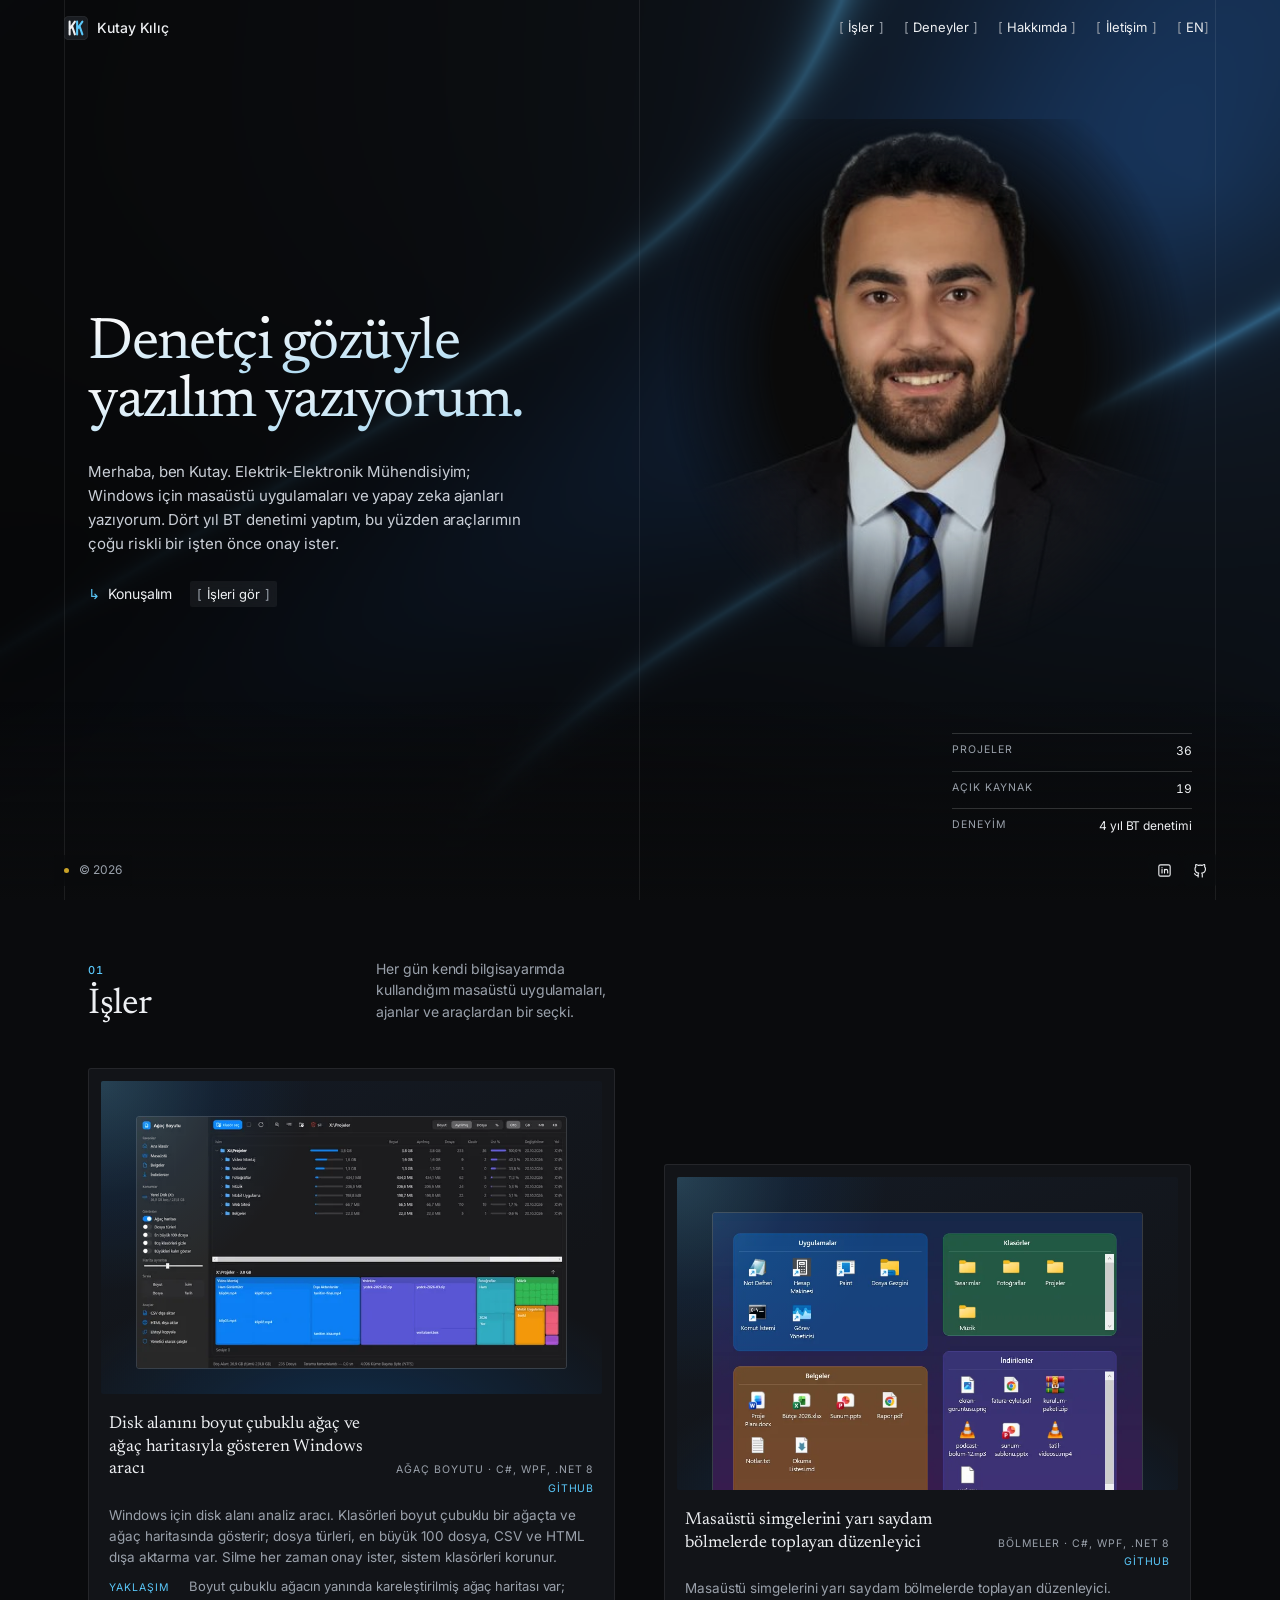
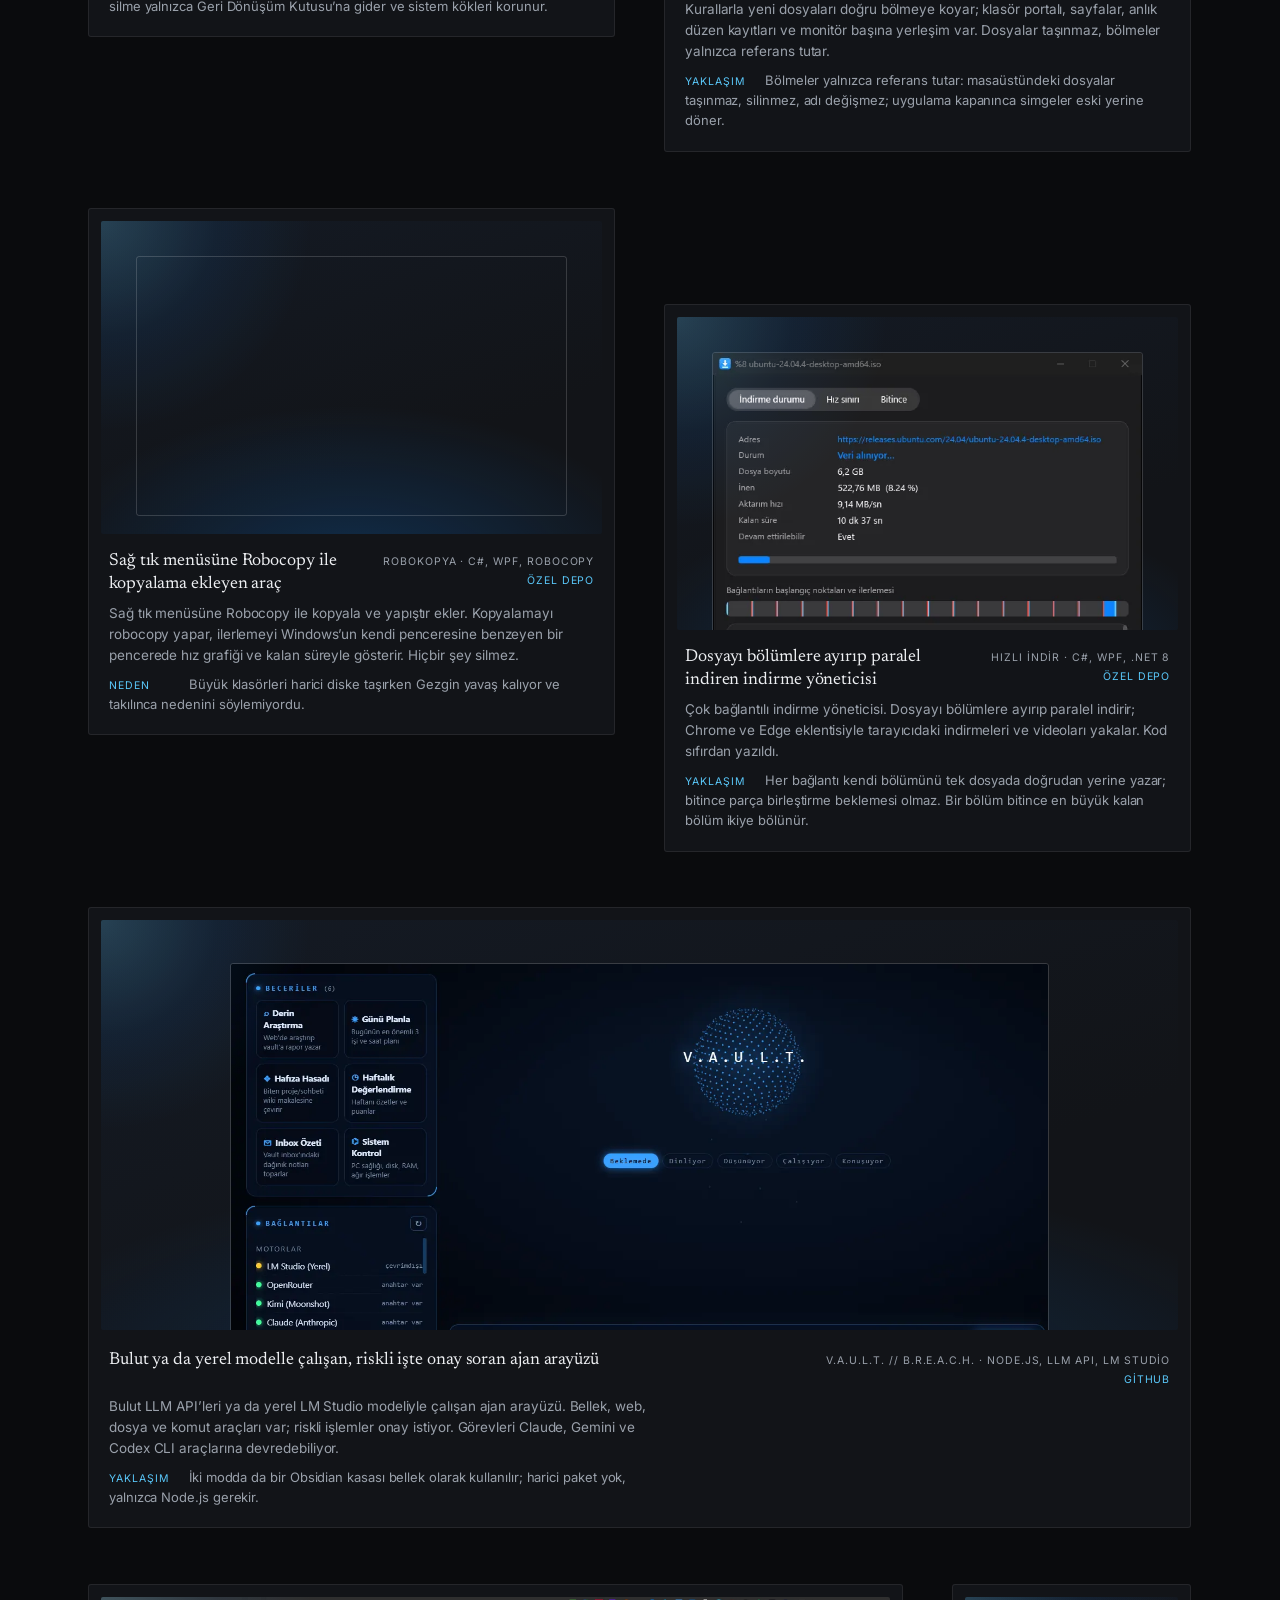
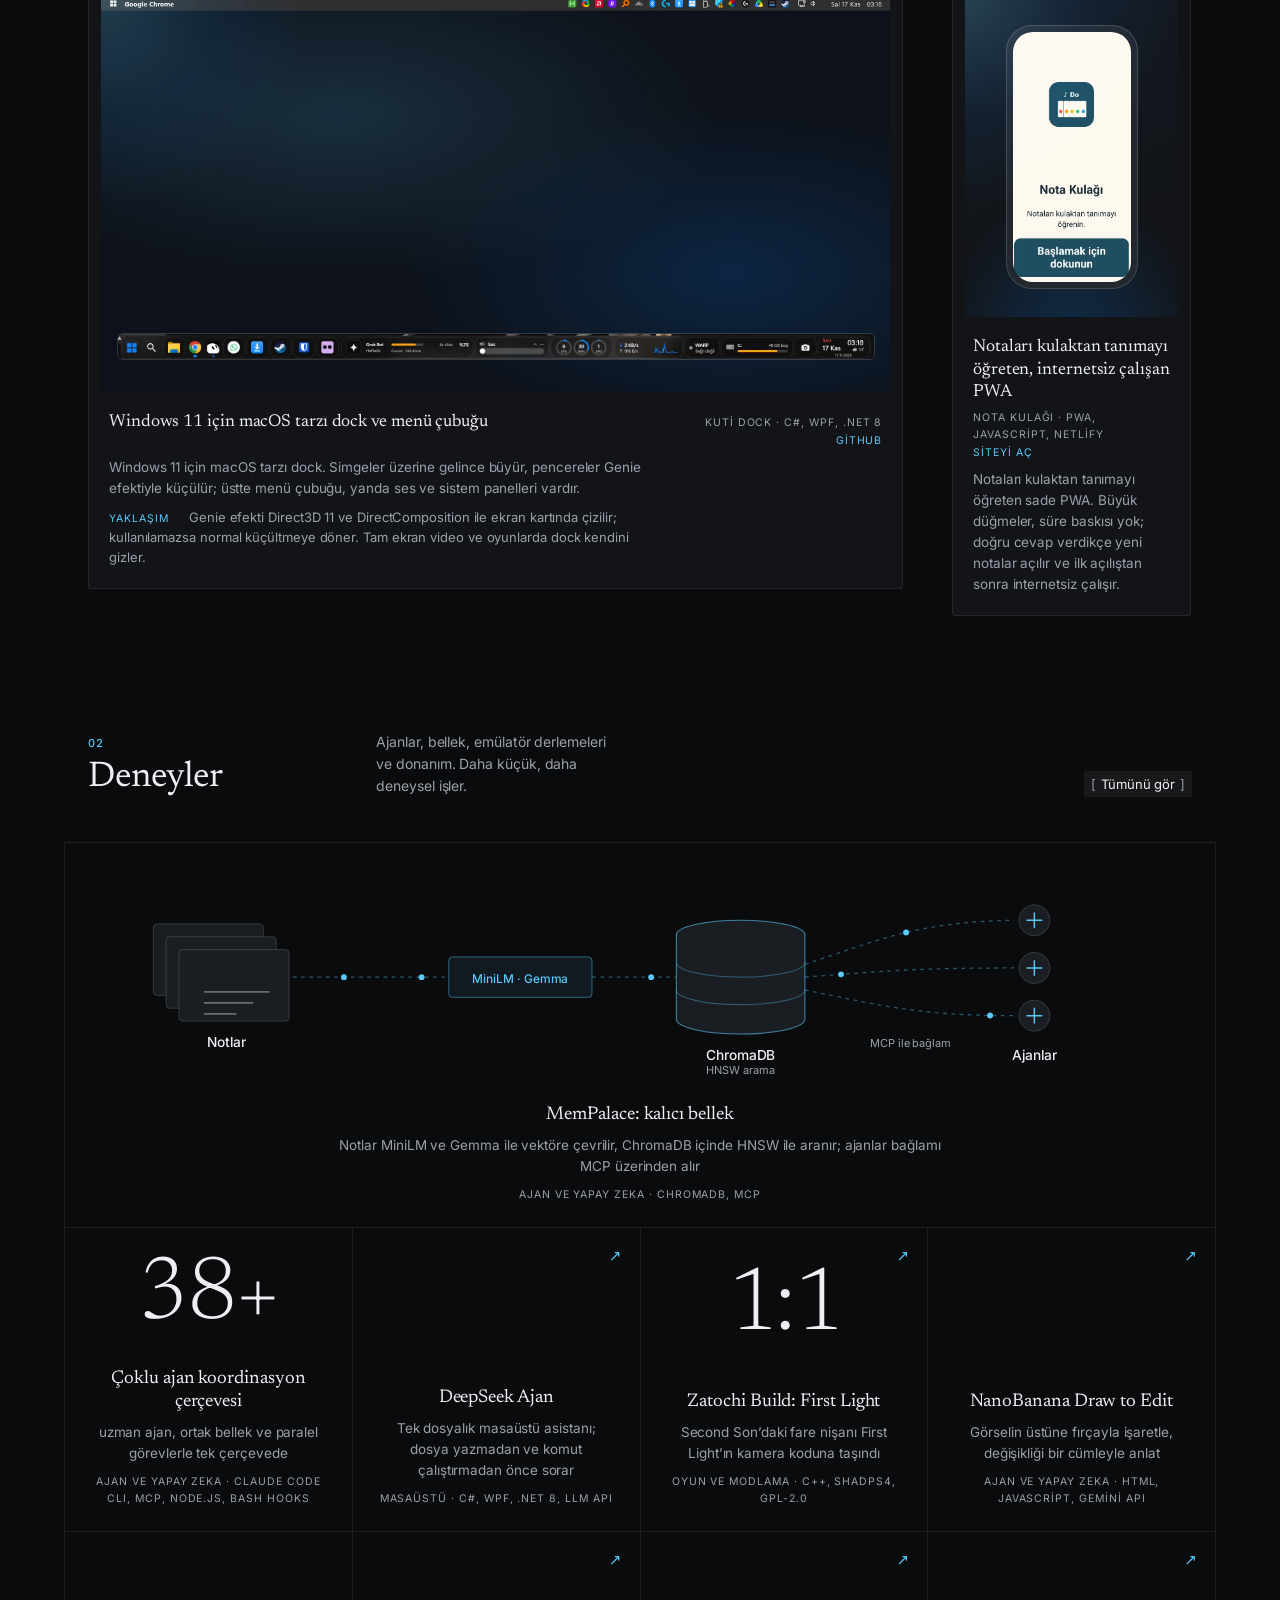
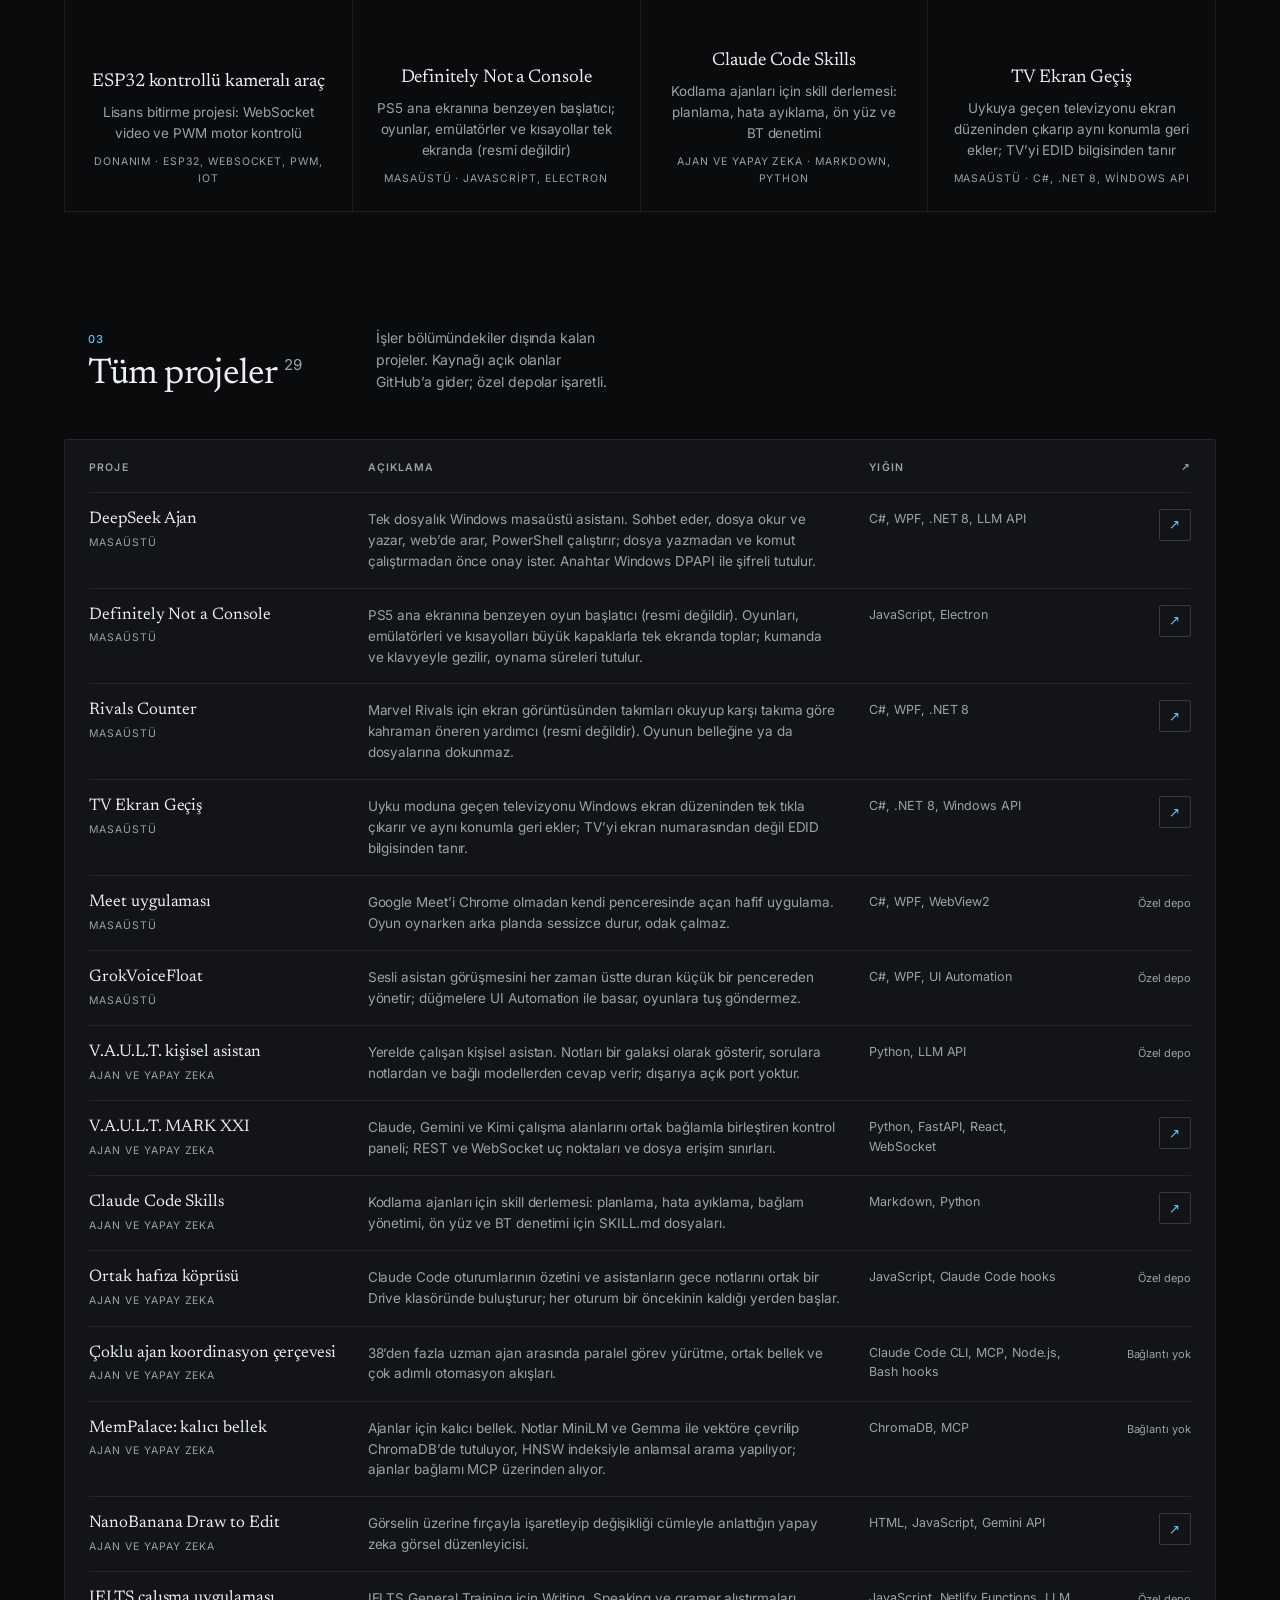
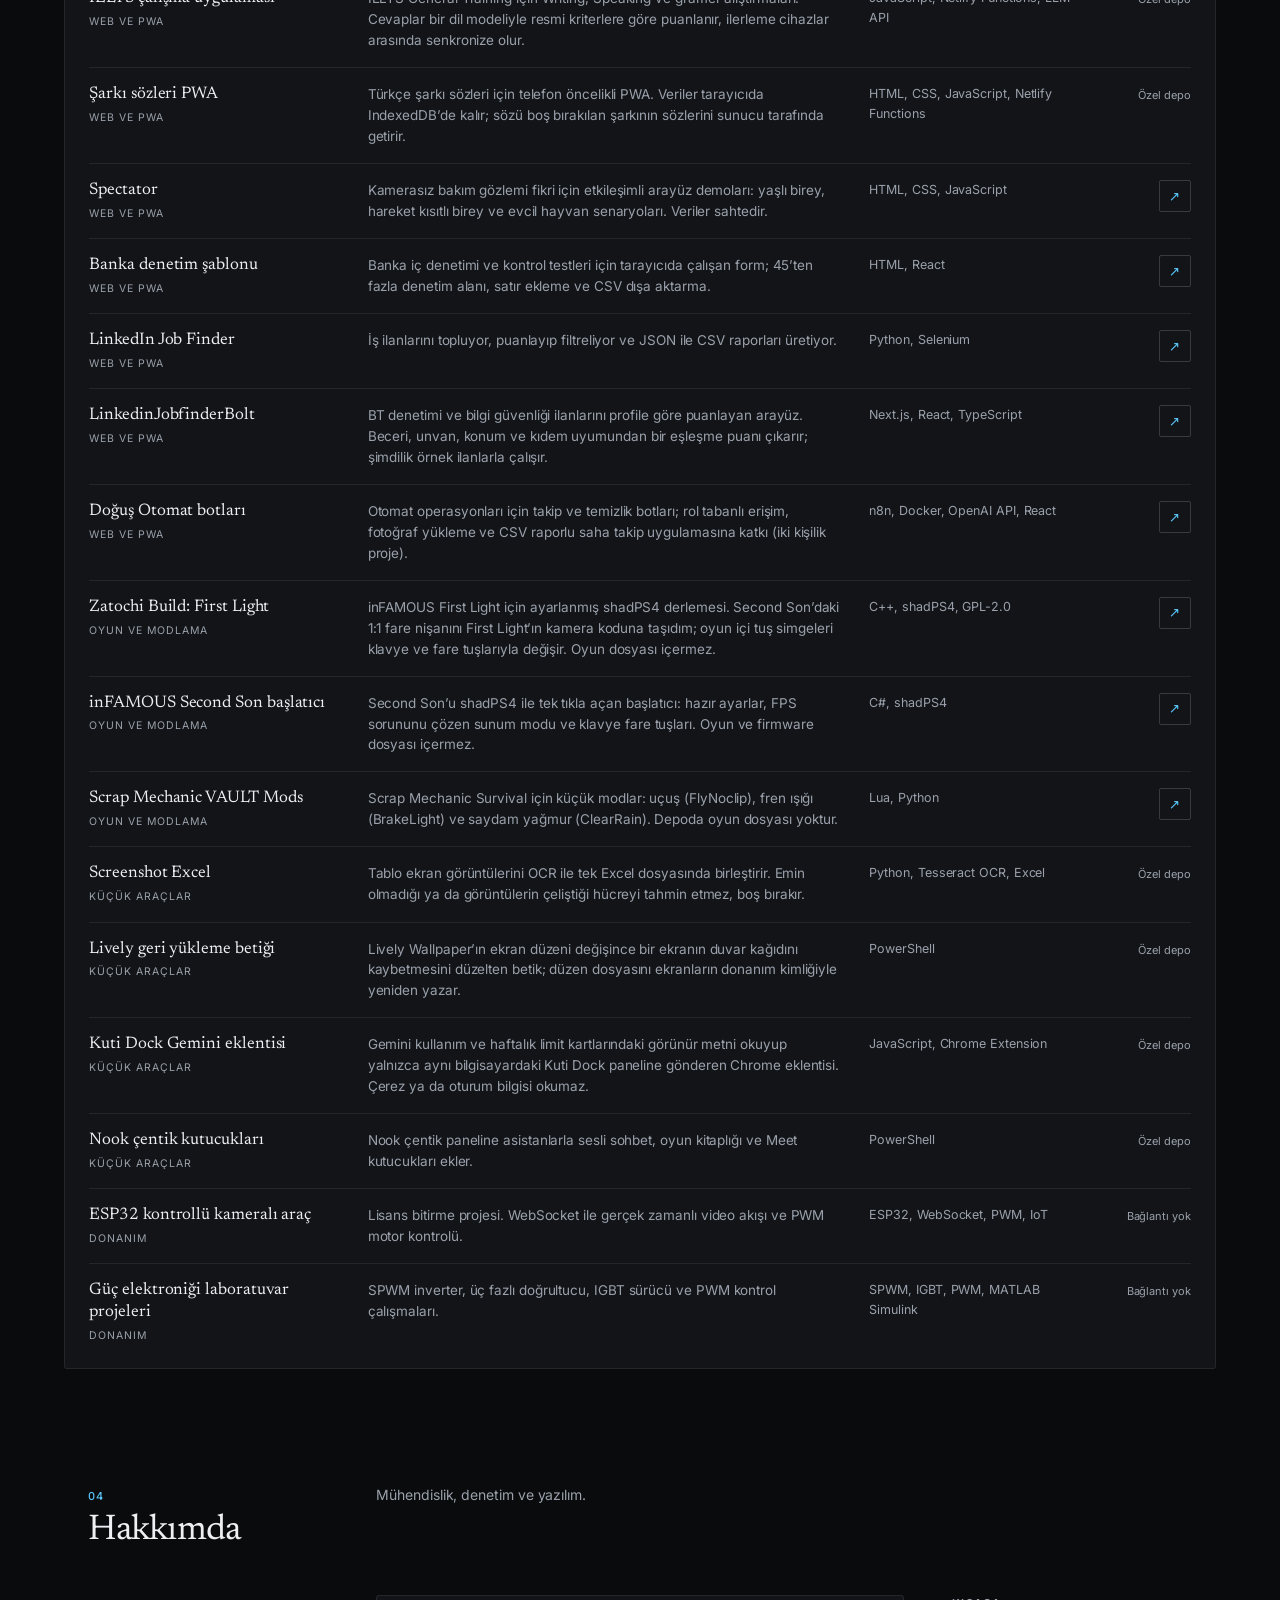
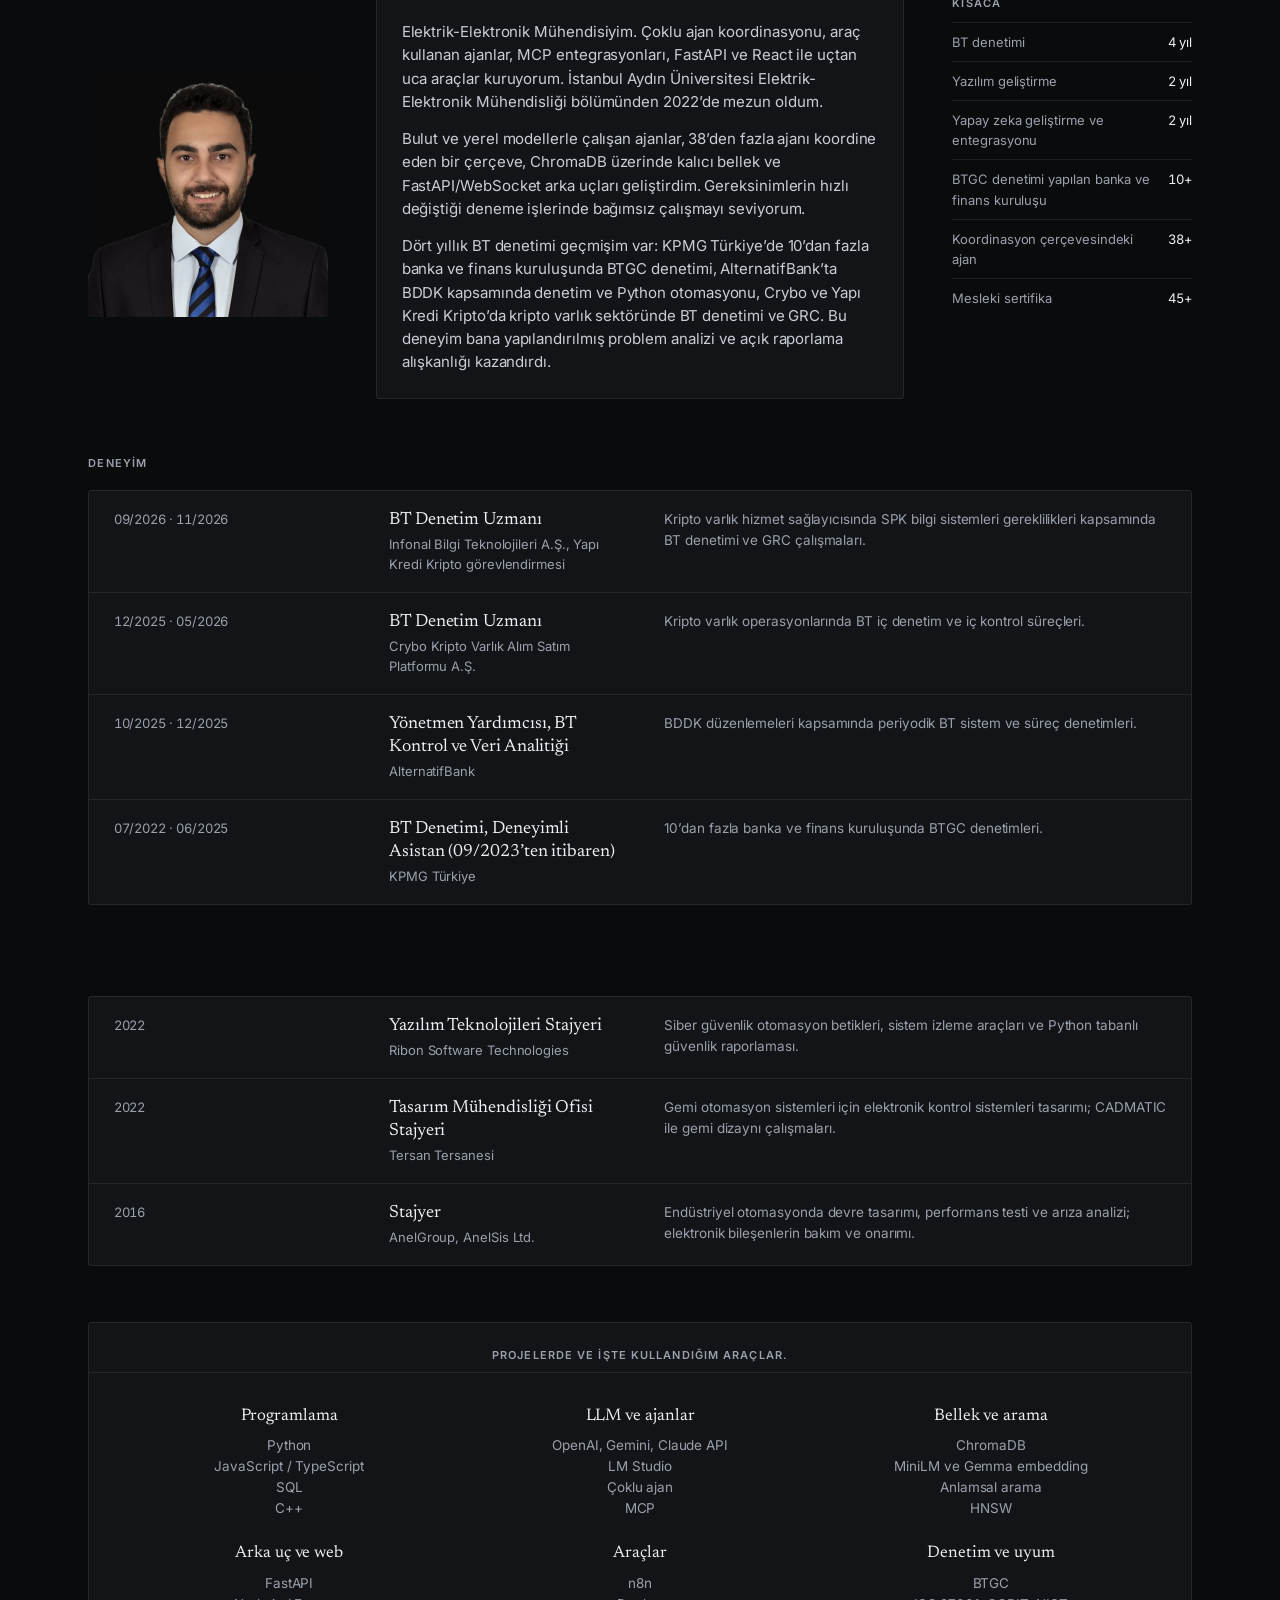
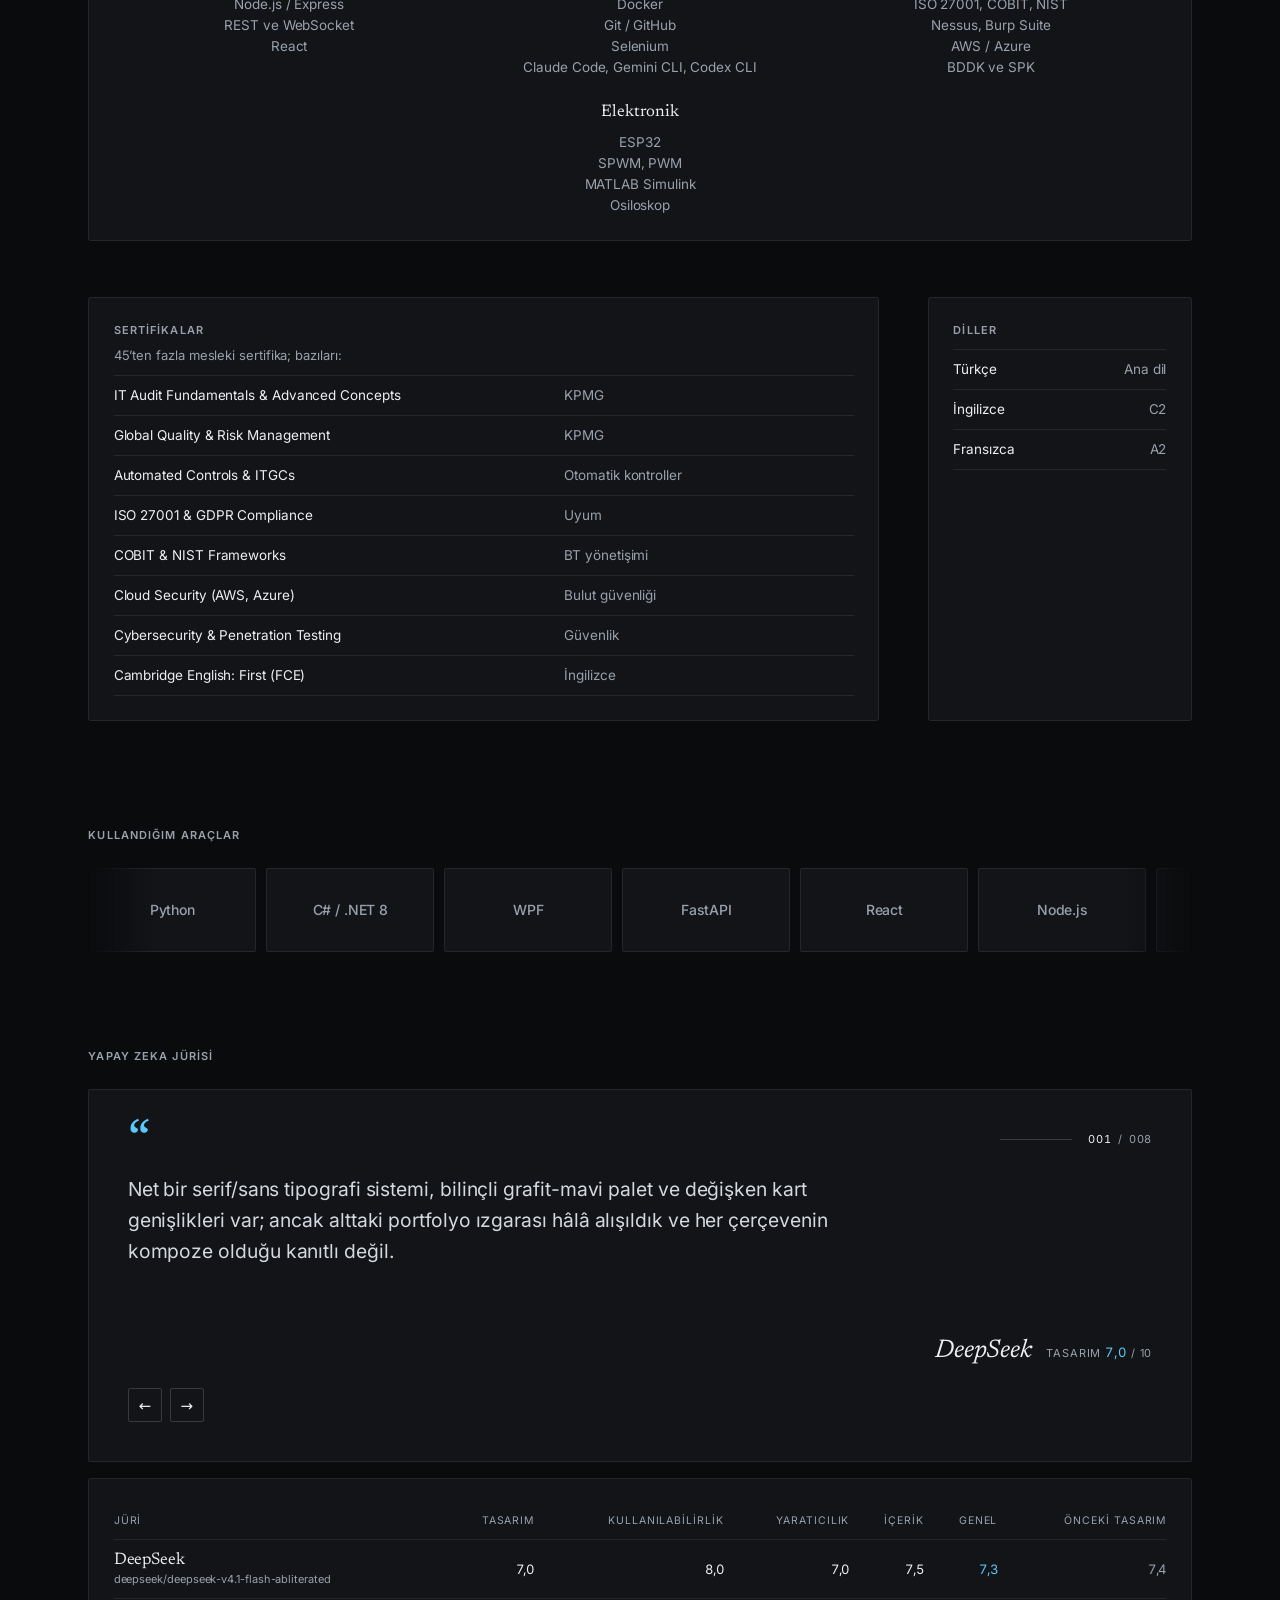
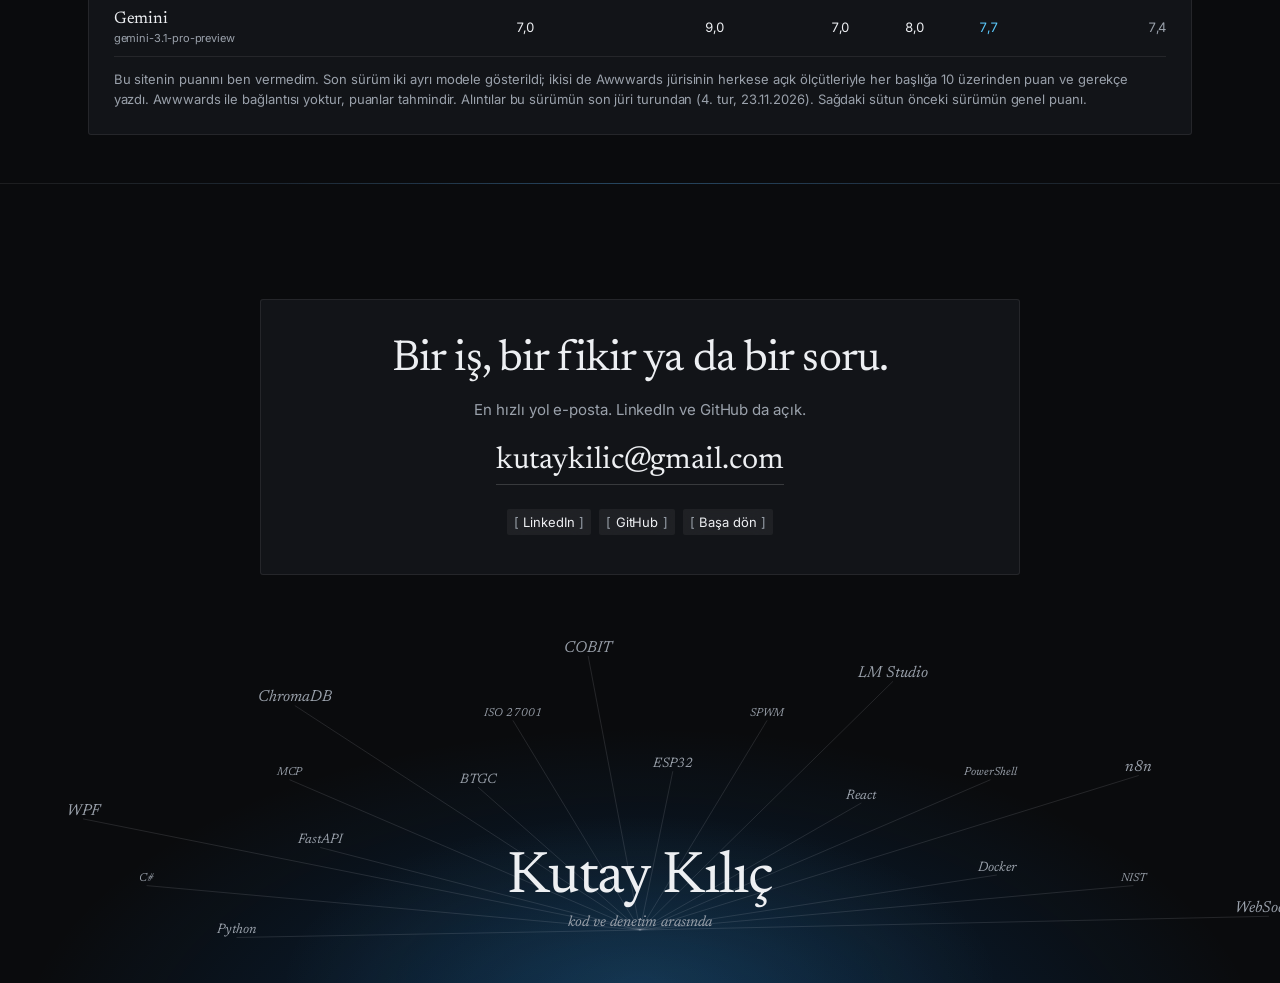
==== commit da1eb873: "v3.1: hücre içi dolgu, giriş portresi, MemPalace bellek şeması, boş hücresiz bento, ortalanmış kutul" ====
--- a/index.html
+++ b/index.html
@@ -45,6 +45,7 @@
 <main id="main">
   <section id="top" class="hero" aria-labelledby="hero-h">
     <canvas class="silk" aria-hidden="true"></canvas>
+    <figure class="hero-por"><img src="img/portre-800.jpg" srcset="img/portre-480.jpg 480w, img/portre-800.jpg 800w" sizes="(max-width: 960px) 60vw, 34vw" width="800" height="800" alt="Kutay Kılıç’ın portresi" fetchpriority="high" decoding="async"></figure>
     <div class="hero-in">
       <h1 id="hero-h"><span class="h1-l"><span>Denetçi gözüyle</span></span> <span class="h1-l"><span>yazılım yazıyorum.</span></span></h1>
       <p class="bio">Merhaba, ben Kutay. Elektrik-Elektronik Mühendisiyim; Windows için masaüstü uygulamaları ve yapay zeka ajanları yazıyorum. Dört yıl BT denetimi yaptım, bu yüzden araçlarımın çoğu riskli bir işten önce onay ister.</p>
@@ -66,9 +67,8 @@
   </section>
 
   <section id="lab" class="sec" aria-labelledby="lab-h">
-    <div class="sh rv"><h2 id="lab-h"><span class="sh-n" aria-hidden="true">02</span>Deneyler</h2><p>Ajanlar, bellek, emülatör derlemeleri ve donanım. Daha küçük, daha deneysel işler.</p></div>
-    <ul class="bento"><li class="tile rv t4"><div class="t-vis"><svg class="mem" viewBox="0 0 1200 200" aria-hidden="true" focusable="false"><g class="mem-l"><line x1="392" y1="37" x2="399" y2="50"/><line x1="392" y1="37" x2="411" y2="19"/><line x1="778" y1="23" x2="808" y2="20"/><line x1="778" y1="23" x2="735" y2="37"/><line x1="642" y1="76" x2="633" y2="36"/><line x1="642" y1="76" x2="691" y2="81"/><line x1="78" y1="101" x2="54" y2="88"/><line x1="78" y1="101" x2="105" y2="91"/><line x1="54" y1="88" x2="37" y2="93"/><line x1="54" y1="88" x2="78" y2="101"/><line x1="92" y1="26" x2="83" y2="22"/><line x1="92" y1="26" x2="111" y2="28"/><line x1="511" y1="159" x2="522" y2="167"/><line x1="511" y1="159" x2="503" y2="146"/><line x1="156" y1="50" x2="163" y2="55"/><line x1="156" y1="50" x2="160" y2="37"/><line x1="750" y1="181" x2="746" y2="172"/><line x1="750" y1="181" x2="774" y2="189"/><line x1="691" y1="81" x2="694" y2="92"/><line x1="691" y1="81" x2="705" y2="57"/><line x1="1162" y1="18" x2="1167" y2="31"/><line x1="1162" y1="18" x2="1140" y2="37"/><line x1="1023" y1="62" x2="1043" y2="66"/><line x1="1023" y1="62" x2="1002" y2="96"/><line x1="180" y1="31" x2="160" y2="37"/><line x1="180" y1="31" x2="165" y2="13"/><line x1="374" y1="157" x2="402" y2="154"/><line x1="374" y1="157" x2="381" y2="115"/><line x1="223" y1="115" x2="221" y2="152"/><line x1="223" y1="115" x2="189" y2="98"/><line x1="764" y1="77" x2="735" y2="37"/><line x1="764" y1="77" x2="813" y2="87"/><line x1="656" y1="21" x2="651" y2="15"/><line x1="656" y1="21" x2="633" y2="36"/><line x1="80" y1="47" x2="92" y2="26"/><line x1="80" y1="47" x2="83" y2="22"/><line x1="813" y1="87" x2="830" y2="117"/><line x1="813" y1="87" x2="764" y2="77"/><line x1="381" y1="115" x2="374" y2="157"/><line x1="381" y1="115" x2="423" y2="109"/><line x1="545" y1="64" x2="560" y2="97"/><line x1="545" y1="64" x2="569" y2="130"/><line x1="947" y1="136" x2="976" y2="143"/><line x1="947" y1="136" x2="977" y2="166"/><line x1="298" y1="113" x2="294" y2="116"/><line x1="298" y1="113" x2="285" y2="97"/><line x1="630" y1="168" x2="631" y2="178"/><line x1="630" y1="168" x2="633" y2="186"/><line x1="871" y1="62" x2="865" y2="41"/><line x1="871" y1="62" x2="895" y2="96"/><line x1="1167" y1="31" x2="1162" y2="18"/><line x1="1167" y1="31" x2="1140" y2="37"/><line x1="503" y1="146" x2="511" y2="159"/><line x1="503" y1="146" x2="522" y2="167"/><line x1="189" y1="98" x2="223" y2="115"/><line x1="189" y1="98" x2="163" y2="55"/><line x1="56" y1="130" x2="82" y2="136"/><line x1="56" y1="130" x2="80" y2="148"/><line x1="912" y1="113" x2="895" y2="96"/><line x1="912" y1="113" x2="947" y2="136"/><line x1="1043" y1="66" x2="1023" y2="62"/><line x1="1043" y1="66" x2="1002" y2="96"/><line x1="830" y1="117" x2="813" y2="87"/><line x1="830" y1="117" x2="781" y2="154"/><line x1="694" y1="92" x2="691" y2="81"/><line x1="694" y1="92" x2="705" y2="57"/><line x1="1001" y1="180" x2="1012" y2="189"/><line x1="1001" y1="180" x2="977" y2="166"/><line x1="569" y1="130" x2="560" y2="97"/><line x1="569" y1="130" x2="618" y2="121"/><line x1="82" y1="136" x2="80" y2="148"/><line x1="82" y1="136" x2="56" y2="130"/><line x1="774" y1="189" x2="750" y2="181"/><line x1="774" y1="189" x2="746" y2="172"/><line x1="980" y1="61" x2="985" y2="48"/><line x1="980" y1="61" x2="988" y2="39"/><line x1="465" y1="130" x2="446" y2="112"/><line x1="465" y1="130" x2="471" y2="167"/><line x1="37" y1="93" x2="54" y2="88"/><line x1="37" y1="93" x2="15" y2="85"/><line x1="208" y1="31" x2="218" y2="52"/><line x1="208" y1="31" x2="180" y2="31"/><line x1="80" y1="148" x2="82" y2="136"/><line x1="80" y1="148" x2="56" y2="130"/><line x1="163" y1="55" x2="156" y2="50"/><line x1="163" y1="55" x2="160" y2="37"/><line x1="471" y1="167" x2="484" y2="180"/><line x1="471" y1="167" x2="465" y2="130"/><line x1="105" y1="91" x2="78" y2="101"/><line x1="105" y1="91" x2="130" y2="75"/><line x1="658" y1="169" x2="638" y2="150"/><line x1="658" y1="169" x2="631" y2="178"/><line x1="977" y1="166" x2="976" y2="143"/><line x1="977" y1="166" x2="968" y2="187"/><line x1="339" y1="85" x2="318" y2="76"/><line x1="339" y1="85" x2="308" y2="73"/><line x1="433" y1="169" x2="402" y2="154"/><line x1="433" y1="169" x2="471" y2="167"/><line x1="1140" y1="37" x2="1167" y2="31"/><line x1="1140" y1="37" x2="1162" y2="18"/><line x1="218" y1="52" x2="208" y2="31"/><line x1="218" y1="52" x2="242" y2="47"/><line x1="285" y1="97" x2="278" y2="103"/><line x1="285" y1="97" x2="294" y2="116"/><line x1="705" y1="57" x2="691" y2="81"/><line x1="705" y1="57" x2="735" y2="37"/><line x1="15" y1="85" x2="37" y2="93"/><line x1="15" y1="85" x2="43" y2="60"/><line x1="446" y1="112" x2="423" y2="109"/><line x1="446" y1="112" x2="465" y2="130"/><line x1="1135" y1="134" x2="1156" y2="127"/><line x1="1135" y1="134" x2="1167" y2="128"/><line x1="618" y1="121" x2="638" y2="150"/><line x1="618" y1="121" x2="630" y2="168"/><line x1="808" y1="20" x2="778" y2="23"/><line x1="808" y1="20" x2="865" y2="41"/><line x1="1071" y1="150" x2="1078" y2="155"/><line x1="1071" y1="150" x2="1084" y2="151"/><line x1="1042" y1="154" x2="1029" y2="135"/><line x1="1042" y1="154" x2="1016" y2="155"/></g><g class="mem-d"><circle cx="392" cy="37" r="3" class="hot"/><circle cx="778" cy="23" r="1.8"/><circle cx="642" cy="76" r="1.8"/><circle cx="78" cy="101" r="1.8"/><circle cx="54" cy="88" r="1.8"/><circle cx="92" cy="26" r="3"/><circle cx="511" cy="159" r="1.8"/><circle cx="156" cy="50" r="1.8"/><circle cx="750" cy="181" r="1.8"/><circle cx="691" cy="81" r="1.8"/><circle cx="1162" cy="18" r="3"/><circle cx="1023" cy="62" r="1.8" class="hot"/><circle cx="180" cy="31" r="1.8"/><circle cx="374" cy="157" r="1.8"/><circle cx="223" cy="115" r="1.8"/><circle cx="764" cy="77" r="3"/><circle cx="656" cy="21" r="1.8"/><circle cx="80" cy="47" r="1.8"/><circle cx="813" cy="87" r="1.8"/><circle cx="381" cy="115" r="1.8"/><circle cx="545" cy="64" r="3"/><circle cx="947" cy="136" r="1.8"/><circle cx="298" cy="113" r="1.8" class="hot"/><circle cx="630" cy="168" r="1.8"/><circle cx="871" cy="62" r="1.8"/><circle cx="1167" cy="31" r="3"/><circle cx="503" cy="146" r="1.8"/><circle cx="189" cy="98" r="1.8"/><circle cx="56" cy="130" r="1.8"/><circle cx="912" cy="113" r="1.8"/><circle cx="1043" cy="66" r="3"/><circle cx="830" cy="117" r="1.8"/><circle cx="694" cy="92" r="1.8"/><circle cx="1001" cy="180" r="1.8" class="hot"/><circle cx="569" cy="130" r="1.8"/><circle cx="82" cy="136" r="3"/><circle cx="774" cy="189" r="1.8"/><circle cx="980" cy="61" r="1.8"/><circle cx="465" cy="130" r="1.8"/><circle cx="37" cy="93" r="1.8"/><circle cx="208" cy="31" r="3"/><circle cx="80" cy="148" r="1.8"/><circle cx="163" cy="55" r="1.8"/><circle cx="471" cy="167" r="1.8"/><circle cx="105" cy="91" r="1.8" class="hot"/><circle cx="658" cy="169" r="3"/><circle cx="977" cy="166" r="1.8"/><circle cx="339" cy="85" r="1.8"/><circle cx="433" cy="169" r="1.8"/><circle cx="1140" cy="37" r="1.8"/><circle cx="218" cy="52" r="3"/><circle cx="285" cy="97" r="1.8"/><circle cx="705" cy="57" r="1.8"/><circle cx="15" cy="85" r="1.8"/><circle cx="446" cy="112" r="1.8"/><circle cx="1135" cy="134" r="3" class="hot"/><circle cx="618" cy="121" r="1.8"/><circle cx="808" cy="20" r="1.8"/><circle cx="1071" cy="150" r="1.8"/><circle cx="1042" cy="154" r="1.8"/><circle cx="473" cy="82" r="3"/><circle cx="132" cy="124" r="1.8"/><circle cx="83" cy="22" r="1.8"/><circle cx="256" cy="39" r="1.8"/><circle cx="411" cy="19" r="1.8"/><circle cx="10" cy="37" r="3"/><circle cx="130" cy="75" r="1.8" class="hot"/><circle cx="40" cy="167" r="1.8"/><circle cx="735" cy="37" r="1.8"/><circle cx="308" cy="73" r="1.8"/><circle cx="440" cy="32" r="3"/><circle cx="1012" cy="189" r="1.8"/><circle cx="560" cy="97" r="1.8"/><circle cx="111" cy="28" r="1.8"/><circle cx="414" cy="58" r="1.8"/><circle cx="988" cy="39" r="3"/><circle cx="37" cy="181" r="1.8"/><circle cx="633" cy="36" r="1.8" class="hot"/><circle cx="651" cy="15" r="1.8"/><circle cx="633" cy="186" r="1.8"/><circle cx="1029" cy="135" r="3"/><circle cx="318" cy="76" r="1.8"/><circle cx="207" cy="149" r="1.8"/><circle cx="638" cy="150" r="1.8"/><circle cx="399" cy="50" r="1.8"/><circle cx="968" cy="187" r="3"/><circle cx="1016" cy="155" r="1.8"/><circle cx="976" cy="143" r="1.8"/><circle cx="278" cy="103" r="1.8" class="hot"/><circle cx="430" cy="15" r="1.8"/><circle cx="43" cy="60" r="3"/><circle cx="316" cy="135" r="1.8"/><circle cx="1139" cy="91" r="1.8"/><circle cx="1116" cy="188" r="1.8"/><circle cx="1137" cy="76" r="1.8"/><circle cx="270" cy="51" r="3"/><circle cx="242" cy="47" r="1.8"/><circle cx="746" cy="172" r="1.8"/><circle cx="1002" cy="96" r="1.8"/><circle cx="781" cy="154" r="1.8" class="hot"/><circle cx="110" cy="129" r="3"/><circle cx="1084" cy="151" r="1.8"/><circle cx="895" cy="96" r="1.8"/><circle cx="221" cy="152" r="1.8"/><circle cx="402" cy="154" r="1.8"/><circle cx="1157" cy="81" r="3"/><circle cx="484" cy="180" r="1.8"/><circle cx="865" cy="41" r="1.8"/><circle cx="160" cy="37" r="1.8"/><circle cx="1078" cy="155" r="1.8"/><circle cx="182" cy="159" r="3" class="hot"/><circle cx="1167" cy="128" r="1.8"/><circle cx="423" cy="109" r="1.8"/><circle cx="165" cy="13" r="1.8"/><circle cx="1156" cy="127" r="1.8"/><circle cx="631" cy="178" r="3"/><circle cx="522" cy="167" r="1.8"/><circle cx="985" cy="48" r="1.8"/><circle cx="307" cy="63" r="1.8"/><circle cx="294" cy="116" r="1.8"/></g></svg></div><div class="t-txt"><h3 class="t-n"><span>MemPalace: kalıcı bellek</span></h3><p class="t-d">Notlar MiniLM ve Gemma ile vektöre çevrilir, ChromaDB içinde HNSW ile aranır; ajanlar bağlamı MCP üzerinden alır</p><p class="t-s">Ajan ve yapay zeka · ChromaDB, MCP</p></div></li><li class="tile rv t1"><div class="t-vis"><p class="t-big" aria-hidden="true">38+</p></div><div class="t-txt"><h3 class="t-n"><span>Çoklu ajan koordinasyon çerçevesi</span></h3><p class="t-d">uzman ajan, ortak bellek ve paralel görevlerle tek çerçevede</p><p class="t-s">Ajan ve yapay zeka · Claude Code CLI, MCP, Node.js, Bash hooks</p></div></li><li class="tile rv t2"><div class="t-vis"></div><div class="t-txt"><h3 class="t-n"><a class="t-link" href="https://github.com/kutaykilicai/deepseek-ajan" rel="noopener">DeepSeek Ajan<span class="sr"> (GitHub)</span></a></h3><p class="t-d">Tek dosyalık masaüstü asistanı; dosya yazmadan ve komut çalıştırmadan önce sorar</p><p class="t-s">Masaüstü · C#, WPF, .NET 8, LLM API</p></div><span class="t-arr" aria-hidden="true">↗</span></li><li class="tile rv t1"><div class="t-vis"><p class="t-big" aria-hidden="true">1:1</p></div><div class="t-txt"><h3 class="t-n"><a class="t-link" href="https://github.com/kutaykilicai/zatochi-build-first-light" rel="noopener">Zatochi Build: First Light<span class="sr"> (GitHub)</span></a></h3><p class="t-d">Second Son’daki fare nişanı First Light’ın kamera koduna taşındı</p><p class="t-s">Oyun ve modlama · C++, shadPS4, GPL-2.0</p></div><span class="t-arr" aria-hidden="true">↗</span></li><li class="tile rv t2"><div class="t-vis"></div><div class="t-txt"><h3 class="t-n"><a class="t-link" href="https://github.com/kutaykilicai/NanoBanana-Draw-to-Edit" rel="noopener">NanoBanana Draw to Edit<span class="sr"> (GitHub)</span></a></h3><p class="t-d">Görselin üstüne fırçayla işaretle, değişikliği bir cümleyle anlat</p><p class="t-s">Ajan ve yapay zeka · HTML, JavaScript, Gemini API</p></div><span class="t-arr" aria-hidden="true">↗</span></li><li class="tile rv t1"><div class="t-vis"></div><div class="t-txt"><h3 class="t-n"><span>ESP32 kontrollü kameralı araç</span></h3><p class="t-d">Lisans bitirme projesi: WebSocket video ve PWM motor kontrolü</p><p class="t-s">Donanım · ESP32, WebSocket, PWM, IoT</p></div></li><li class="tile rv t1"><div class="t-vis"></div><div class="t-txt"><h3 class="t-n"><a class="t-link" href="https://github.com/kutaykilicai/definitely-not-a-console" rel="noopener">Definitely Not a Console<span class="sr"> (GitHub)</span></a></h3><p class="t-d">PS5 ana ekranına benzeyen başlatıcı; oyunlar, emülatörler ve kısayollar tek ekranda (resmi değildir)</p><p class="t-s">Masaüstü · JavaScript, Electron</p></div><span class="t-arr" aria-hidden="true">↗</span></li></ul>
-    <p class="see-all rv"><a class="chip" href="#all"><span class="bk" aria-hidden="true">[</span>Tümünü gör<span class="bk" aria-hidden="true">]</span></a></p>
+    <div class="sh rv"><h2 id="lab-h"><span class="sh-n" aria-hidden="true">02</span>Deneyler</h2><p>Ajanlar, bellek, emülatör derlemeleri ve donanım. Daha küçük, daha deneysel işler.</p><p class="sh-act"><a class="chip" href="#all"><span class="bk" aria-hidden="true">[</span>Tümünü gör<span class="bk" aria-hidden="true">]</span></a></p></div>
+    <ul class="bento"><li class="tile rv t4"><div class="t-vis"><svg class="mem" viewBox="0 0 1200 230" role="img" aria-label="Notlar vektöre çevrilip ChromaDB’de saklanır, ajanlar ihtiyaç duyduğu bağlamı MCP üzerinden geri çağırır." focusable="false"><g class="mm-paths"><path id="mm-a" d="M222 120 C300 120 320 120 392 120"/><path id="mm-b" d="M548 120 C590 120 600 120 640 120"/><path id="mm-c" d="M780 106 C860 80 900 60 1008 58"/><path id="mm-d" d="M780 120 C880 112 920 110 1008 110"/><path id="mm-e" d="M780 134 C860 150 900 162 1008 162"/></g><rect x="70" y="62" width="120" height="78" rx="4" class="mm-note"/><rect x="84" y="76" width="120" height="78" rx="4" class="mm-note"/><rect x="98" y="90" width="120" height="78" rx="4" class="mm-note"/><line x1="126" y1="136" x2="196" y2="136" class="mm-txt"/><line x1="126" y1="148" x2="178" y2="148" class="mm-txt"/><line x1="126" y1="160" x2="160" y2="160" class="mm-txt"/><text x="150" y="196" class="mm-l">Notlar</text><rect x="392" y="98" width="156" height="44" rx="4" class="mm-chip"/><text x="470" y="126" class="mm-c">MiniLM · Gemma</text><g class="mm-db"><ellipse cx="710" cy="74" rx="70" ry="16"/><path d="M640 74 v92 a70 16 0 0 0 140 0 v-92"/><path d="M640 104 a70 16 0 0 0 140 0 M640 134 a70 16 0 0 0 140 0" class="mm-ring"/></g><text x="710" y="210" class="mm-l">ChromaDB</text><text x="710" y="226" class="mm-s">HNSW arama</text><g class="mm-agent"><circle cx="1030" cy="58" r="17"/><path d="M1022 58 h16 M1030 50 v16" /></g><g class="mm-agent"><circle cx="1030" cy="110" r="17"/><path d="M1022 110 h16 M1030 102 v16" /></g><g class="mm-agent"><circle cx="1030" cy="162" r="17"/><path d="M1022 162 h16 M1030 154 v16" /></g><text x="1030" y="210" class="mm-l">Ajanlar</text><text x="895" y="196" class="mm-s">MCP ile bağlam</text><circle r="3.2" class="mm-dot"><animateMotion dur="2.4s" begin="0s" repeatCount="indefinite"><mpath href="#mm-a"/></animateMotion></circle><circle r="3.2" class="mm-dot"><animateMotion dur="2.4s" begin="1.2s" repeatCount="indefinite"><mpath href="#mm-a"/></animateMotion></circle><circle r="3.2" class="mm-dot"><animateMotion dur="1.4s" begin="0.6s" repeatCount="indefinite"><mpath href="#mm-b"/></animateMotion></circle><circle r="3.2" class="mm-dot"><animateMotion dur="2.8s" begin="0.2s" repeatCount="indefinite"><mpath href="#mm-c"/></animateMotion></circle><circle r="3.2" class="mm-dot"><animateMotion dur="2.8s" begin="1.1s" repeatCount="indefinite"><mpath href="#mm-d"/></animateMotion></circle><circle r="3.2" class="mm-dot"><animateMotion dur="2.8s" begin="1.9s" repeatCount="indefinite"><mpath href="#mm-e"/></animateMotion></circle></svg></div><div class="t-txt"><h3 class="t-n"><span>MemPalace: kalıcı bellek</span></h3><p class="t-d">Notlar MiniLM ve Gemma ile vektöre çevrilir, ChromaDB içinde HNSW ile aranır; ajanlar bağlamı MCP üzerinden alır</p><p class="t-s">Ajan ve yapay zeka · ChromaDB, MCP</p></div></li><li class="tile rv t1"><div class="t-vis"><p class="t-big" aria-hidden="true">38+</p></div><div class="t-txt"><h3 class="t-n"><span>Çoklu ajan koordinasyon çerçevesi</span></h3><p class="t-d">uzman ajan, ortak bellek ve paralel görevlerle tek çerçevede</p><p class="t-s">Ajan ve yapay zeka · Claude Code CLI, MCP, Node.js, Bash hooks</p></div></li><li class="tile rv t1"><div class="t-vis"></div><div class="t-txt"><h3 class="t-n"><a class="t-link" href="https://github.com/kutaykilicai/deepseek-ajan" rel="noopener">DeepSeek Ajan<span class="sr"> (GitHub)</span></a></h3><p class="t-d">Tek dosyalık masaüstü asistanı; dosya yazmadan ve komut çalıştırmadan önce sorar</p><p class="t-s">Masaüstü · C#, WPF, .NET 8, LLM API</p></div><span class="t-arr" aria-hidden="true">↗</span></li><li class="tile rv t1"><div class="t-vis"><p class="t-big" aria-hidden="true">1:1</p></div><div class="t-txt"><h3 class="t-n"><a class="t-link" href="https://github.com/kutaykilicai/zatochi-build-first-light" rel="noopener">Zatochi Build: First Light<span class="sr"> (GitHub)</span></a></h3><p class="t-d">Second Son’daki fare nişanı First Light’ın kamera koduna taşındı</p><p class="t-s">Oyun ve modlama · C++, shadPS4, GPL-2.0</p></div><span class="t-arr" aria-hidden="true">↗</span></li><li class="tile rv t1"><div class="t-vis"></div><div class="t-txt"><h3 class="t-n"><a class="t-link" href="https://github.com/kutaykilicai/NanoBanana-Draw-to-Edit" rel="noopener">NanoBanana Draw to Edit<span class="sr"> (GitHub)</span></a></h3><p class="t-d">Görselin üstüne fırçayla işaretle, değişikliği bir cümleyle anlat</p><p class="t-s">Ajan ve yapay zeka · HTML, JavaScript, Gemini API</p></div><span class="t-arr" aria-hidden="true">↗</span></li><li class="tile rv t1"><div class="t-vis"></div><div class="t-txt"><h3 class="t-n"><span>ESP32 kontrollü kameralı araç</span></h3><p class="t-d">Lisans bitirme projesi: WebSocket video ve PWM motor kontrolü</p><p class="t-s">Donanım · ESP32, WebSocket, PWM, IoT</p></div></li><li class="tile rv t1"><div class="t-vis"></div><div class="t-txt"><h3 class="t-n"><a class="t-link" href="https://github.com/kutaykilicai/definitely-not-a-console" rel="noopener">Definitely Not a Console<span class="sr"> (GitHub)</span></a></h3><p class="t-d">PS5 ana ekranına benzeyen başlatıcı; oyunlar, emülatörler ve kısayollar tek ekranda (resmi değildir)</p><p class="t-s">Masaüstü · JavaScript, Electron</p></div><span class="t-arr" aria-hidden="true">↗</span></li><li class="tile rv t1"><div class="t-vis"></div><div class="t-txt"><h3 class="t-n"><a class="t-link" href="https://github.com/kutaykilicai/claude-code-skills" rel="noopener">Claude Code Skills<span class="sr"> (GitHub)</span></a></h3><p class="t-d">Kodlama ajanları için skill derlemesi: planlama, hata ayıklama, ön yüz ve BT denetimi</p><p class="t-s">Ajan ve yapay zeka · Markdown, Python</p></div><span class="t-arr" aria-hidden="true">↗</span></li><li class="tile rv t1"><div class="t-vis"></div><div class="t-txt"><h3 class="t-n"><a class="t-link" href="https://github.com/kutaykilicai/tv-ekran-gecis" rel="noopener">TV Ekran Geçiş<span class="sr"> (GitHub)</span></a></h3><p class="t-d">Uykuya geçen televizyonu ekran düzeninden çıkarıp aynı konumla geri ekler; TV’yi EDID bilgisinden tanır</p><p class="t-s">Masaüstü · C#, .NET 8, Windows API</p></div><span class="t-arr" aria-hidden="true">↗</span></li></ul>
   </section>
 
   <section id="all" class="sec" aria-labelledby="all-h">
@@ -88,11 +88,10 @@
     <ol class="xps"><li class="xp rv"><p class="xp-w num"><time>09/2026</time> <span aria-hidden="true">·</span> <time>11/2026</time></p><div class="xp-r"><h4>BT Denetim Uzmanı</h4><p>Infonal Bilgi Teknolojileri A.Ş., Yapı Kredi Kripto görevlendirmesi</p></div><p class="xp-s">Kripto varlık hizmet sağlayıcısında SPK bilgi sistemleri gereklilikleri kapsamında BT denetimi ve GRC çalışmaları.</p></li><li class="xp rv"><p class="xp-w num"><time>12/2025</time> <span aria-hidden="true">·</span> <time>05/2026</time></p><div class="xp-r"><h4>BT Denetim Uzmanı</h4><p>Crybo Kripto Varlık Alım Satım Platformu A.Ş.</p></div><p class="xp-s">Kripto varlık operasyonlarında BT iç denetim ve iç kontrol süreçleri.</p></li><li class="xp rv"><p class="xp-w num"><time>10/2025</time> <span aria-hidden="true">·</span> <time>12/2025</time></p><div class="xp-r"><h4>Yönetmen Yardımcısı, BT Kontrol ve Veri Analitiği</h4><p>AlternatifBank</p></div><p class="xp-s">BDDK düzenlemeleri kapsamında periyodik BT sistem ve süreç denetimleri.</p></li><li class="xp rv"><p class="xp-w num"><time>07/2022</time> <span aria-hidden="true">·</span> <time>06/2025</time></p><div class="xp-r"><h4>BT Denetimi, Deneyimli Asistan (09/2023’ten itibaren)</h4><p>KPMG Türkiye</p></div><p class="xp-s">10’dan fazla banka ve finans kuruluşunda BTGC denetimleri.</p></li></ol>
     <h3 class="sub rv">Stajlar</h3>
     <ol class="xps"><li class="xp rv"><p class="xp-w num"><time>2022</time></p><div class="xp-r"><h4>Yazılım Teknolojileri Stajyeri</h4><p>Ribon Software Technologies</p></div><p class="xp-s">Siber güvenlik otomasyon betikleri, sistem izleme araçları ve Python tabanlı güvenlik raporlaması.</p></li><li class="xp rv"><p class="xp-w num"><time>2022</time></p><div class="xp-r"><h4>Tasarım Mühendisliği Ofisi Stajyeri</h4><p>Tersan Tersanesi</p></div><p class="xp-s">Gemi otomasyon sistemleri için elektronik kontrol sistemleri tasarımı; CADMATIC ile gemi dizaynı çalışmaları.</p></li><li class="xp rv"><p class="xp-w num"><time>2016</time></p><div class="xp-r"><h4>Stajyer</h4><p>AnelGroup, AnelSis Ltd.</p></div><p class="xp-s">Endüstriyel otomasyonda devre tasarımı, performans testi ve arıza analizi; elektronik bileşenlerin bakım ve onarımı.</p></li></ol>
-    <h3 class="sub rv">Projelerde ve işte kullandığım araçlar.</h3>
-    <div class="sks"><div class="sk rv"><h4>Programlama</h4><ul><li>Python</li><li>JavaScript / TypeScript</li><li>SQL</li><li>C++</li></ul></div><div class="sk rv"><h4>LLM ve ajanlar</h4><ul><li>OpenAI, Gemini, Claude API</li><li>LM Studio</li><li>Çoklu ajan</li><li>MCP</li></ul></div><div class="sk rv"><h4>Bellek ve arama</h4><ul><li>ChromaDB</li><li>MiniLM ve Gemma embedding</li><li>Anlamsal arama</li><li>HNSW</li></ul></div><div class="sk rv"><h4>Arka uç ve web</h4><ul><li>FastAPI</li><li>Node.js / Express</li><li>REST ve WebSocket</li><li>React</li></ul></div><div class="sk rv"><h4>Araçlar</h4><ul><li>n8n</li><li>Docker</li><li>Git / GitHub</li><li>Selenium</li><li>Claude Code, Gemini CLI, Codex CLI</li></ul></div><div class="sk rv"><h4>Denetim ve uyum</h4><ul><li>BTGC</li><li>ISO 27001, COBIT, NIST</li><li>Nessus, Burp Suite</li><li>AWS / Azure</li><li>BDDK ve SPK</li></ul></div><div class="sk rv"><h4>Elektronik</h4><ul><li>ESP32</li><li>SPWM, PWM</li><li>MATLAB Simulink</li><li>Osiloskop</li></ul></div></div>
+    <div class="skbox rv"><h3 class="sub">Projelerde ve işte kullandığım araçlar.</h3><div class="sks"><div class="sk rv"><h4>Programlama</h4><ul><li>Python</li><li>JavaScript / TypeScript</li><li>SQL</li><li>C++</li></ul></div><div class="sk rv"><h4>LLM ve ajanlar</h4><ul><li>OpenAI, Gemini, Claude API</li><li>LM Studio</li><li>Çoklu ajan</li><li>MCP</li></ul></div><div class="sk rv"><h4>Bellek ve arama</h4><ul><li>ChromaDB</li><li>MiniLM ve Gemma embedding</li><li>Anlamsal arama</li><li>HNSW</li></ul></div><div class="sk rv"><h4>Arka uç ve web</h4><ul><li>FastAPI</li><li>Node.js / Express</li><li>REST ve WebSocket</li><li>React</li></ul></div><div class="sk rv"><h4>Araçlar</h4><ul><li>n8n</li><li>Docker</li><li>Git / GitHub</li><li>Selenium</li><li>Claude Code, Gemini CLI, Codex CLI</li></ul></div><div class="sk rv"><h4>Denetim ve uyum</h4><ul><li>BTGC</li><li>ISO 27001, COBIT, NIST</li><li>Nessus, Burp Suite</li><li>AWS / Azure</li><li>BDDK ve SPK</li></ul></div><div class="sk rv"><h4>Elektronik</h4><ul><li>ESP32</li><li>SPWM, PWM</li><li>MATLAB Simulink</li><li>Osiloskop</li></ul></div></div></div>
     <div class="cl">
-      <div class="rv"><h3 class="sub">Sertifikalar</h3><p class="small muted">45’ten fazla mesleki sertifika; bazıları:</p><ul class="kv"><li><span>IT Audit Fundamentals &amp; Advanced Concepts</span><span class="muted">KPMG</span></li><li><span>Global Quality &amp; Risk Management</span><span class="muted">KPMG</span></li><li><span>Automated Controls &amp; ITGCs</span><span class="muted">Otomatik kontroller</span></li><li><span>ISO 27001 &amp; GDPR Compliance</span><span class="muted">Uyum</span></li><li><span>COBIT &amp; NIST Frameworks</span><span class="muted">BT yönetişimi</span></li><li><span>Cloud Security (AWS, Azure)</span><span class="muted">Bulut güvenliği</span></li><li><span>Cybersecurity &amp; Penetration Testing</span><span class="muted">Güvenlik</span></li><li><span>Cambridge English: First (FCE)</span><span class="muted">İngilizce</span></li></ul></div>
-      <div class="rv"><h3 class="sub">Diller</h3><ul class="kv"><li><span>Türkçe</span><span class="muted">Ana dil</span></li><li><span>İngilizce</span><span class="muted">C2</span></li><li><span>Fransızca</span><span class="muted">A2</span></li></ul></div>
+      <div class="rv cl-c"><h3 class="sub">Sertifikalar</h3><p class="small muted">45’ten fazla mesleki sertifika; bazıları:</p><ul class="kv"><li><span class="kv-k">IT Audit Fundamentals &amp; Advanced Concepts</span><span class="kv-v">KPMG</span></li><li><span class="kv-k">Global Quality &amp; Risk Management</span><span class="kv-v">KPMG</span></li><li><span class="kv-k">Automated Controls &amp; ITGCs</span><span class="kv-v">Otomatik kontroller</span></li><li><span class="kv-k">ISO 27001 &amp; GDPR Compliance</span><span class="kv-v">Uyum</span></li><li><span class="kv-k">COBIT &amp; NIST Frameworks</span><span class="kv-v">BT yönetişimi</span></li><li><span class="kv-k">Cloud Security (AWS, Azure)</span><span class="kv-v">Bulut güvenliği</span></li><li><span class="kv-k">Cybersecurity &amp; Penetration Testing</span><span class="kv-v">Güvenlik</span></li><li><span class="kv-k">Cambridge English: First (FCE)</span><span class="kv-v">İngilizce</span></li></ul></div>
+      <div class="rv cl-l"><h3 class="sub">Diller</h3><ul class="kv"><li><span class="kv-k">Türkçe</span><span class="kv-v">Ana dil</span></li><li><span class="kv-k">İngilizce</span><span class="kv-v">C2</span></li><li><span class="kv-k">Fransızca</span><span class="kv-v">A2</span></li></ul></div>
     </div>
   </section>
 
--- a/style.css
+++ b/style.css
@@ -341,6 +341,130 @@
 .btn, .btn-2 { display: inline-block; transition: transform .25s var(--ease), background-color .25s; }
 .btn:hover, .btn-2:hover { transform: translateY(-2px); background: rgba(90,200,250,.2); }
 
+/* v3.1: her ızgara hücresi ve kutu içte dolgulu; yazı hiçbir zaman ince çizginin üstünde durmaz */
+:root { --pad: clamp(20px, 1.9vw, 32px); }
+.sec { padding-top: clamp(40px, 4.5vw, 72px); padding-bottom: clamp(40px, 4.5vw, 72px); }
+.sec::before { content: none; }
+.sec-tight { padding-top: 48px; padding-bottom: 48px; }
+.box { background: var(--s1); border: 1px solid var(--line); border-radius: 3px; }
+
+/* Bölüm başı: başlık 1. sütunda, açıklama 2. sütunda, eylem 4. sütunda; hepsi hücre içinde */
+.sh { gap: 0; margin-bottom: clamp(28px, 3.5vw, 48px); }
+.sh h2 { padding: 0 var(--pad); font-size: clamp(1.9rem, 2.8vw, 3rem); }
+.sh p { grid-column: 2; padding: 0 var(--pad); max-width: none; }
+.sh .sh-act { grid-column: 4; justify-self: end; align-self: end; padding: 0 var(--pad); }
+.cnt { font-size: .42em; }
+.lbl, .sub { padding: 0 var(--pad); }
+
+/* Giriş: metin sol iki sütunda, portre sağ iki sütunda, sayılar en sağ sütunun altında */
+.hero::before { background: linear-gradient(to right, transparent calc(50% - .5px), var(--line) calc(50% - .5px), var(--line) calc(50% + .5px), transparent calc(50% + .5px)); }
+.hero-in { width: 50%; padding: 0 var(--pad); }
+h1 { font-size: clamp(2.6rem, 4.6vw, 6.4rem); }
+.hero-por { position: absolute; z-index: 1; margin: 0; top: 96px; bottom: 230px; left: calc(var(--m) + (100% - 2 * var(--m)) * .5 + var(--pad)); right: calc(var(--m) + var(--pad)); display: grid; place-items: center; pointer-events: none; }
+.hero-por::before { content: ""; position: absolute; inset: 8% 14%; border-radius: 50%; background: radial-gradient(closest-side, rgba(10,132,255,.22), rgba(90,200,250,.06) 60%, transparent); }
+.hero-por img { position: relative; width: auto; height: 100%; max-width: 100%; object-fit: contain; filter: saturate(.85) brightness(.92);
+  -webkit-mask-image: radial-gradient(ellipse 50% 52% at 50% 46%, #000 58%, transparent 100%); mask-image: radial-gradient(ellipse 50% 52% at 50% 46%, #000 58%, transparent 100%); }
+.js .hero-por { animation: up .9s var(--ease) .2s backwards; }
+.hero-meta { left: calc(var(--m) + (100% - 2 * var(--m)) * .75 + var(--pad)); right: calc(var(--m) + var(--pad)); padding-left: 0; }
+
+/* İşler: kartlar hücrelerin içinde, kenar çizgilerinden --pad kadar içeride; yazılar kartın kutusunda */
+.works { gap: 56px 0; padding: 0; }
+.wk { padding: 0 var(--pad); }
+.wk article { height: 100%; background: var(--s1); border: 1px solid var(--line); border-radius: 3px; padding: 12px; }
+.wk-stage { border-radius: 2px; }
+.wk-cap, .wk-d, .wk-x { padding: 0 8px; }
+.wk-cap { margin-top: 16px; }
+.wk-x:last-child, .wk-d:last-child { padding-bottom: 8px; }
+.wk:focus-within .wk-stage { outline: none; }
+.wk:focus-within article { outline: 2px solid var(--accent); outline-offset: 3px; }
+
+/* Deneyler: hücreler opak, içerik ortada ve dolgulu; boş hücre yok */
+.tile { background: var(--bg); padding: var(--pad); align-items: center; text-align: center; min-height: 280px; }
+.tile:hover { background: var(--s1); }
+.t-txt { display: flex; flex-direction: column; align-items: center; width: 100%; min-width: 0; }
+.t-txt > * { max-width: 100%; }
+.t-n > * { max-width: 100%; }
+.t-d { max-width: 36ch; }
+.t4 { min-height: 0; }
+.t4 .t-d { max-width: 70ch; }
+.t-vis { width: 100%; }
+.mem { max-height: 230px; overflow: visible; }
+.mm-paths path { fill: none; stroke: rgba(90,200,250,.4); stroke-width: 1.4; stroke-dasharray: 4 5; }
+.mm-note { fill: var(--s2); stroke: var(--line-2); }
+.mm-txt { stroke: var(--ink-2); stroke-width: 2; stroke-linecap: round; opacity: .6; }
+.mm-chip { fill: rgba(90,200,250,.08); stroke: rgba(90,200,250,.5); }
+.mm-db ellipse, .mm-db path { fill: var(--s2); stroke: rgba(90,200,250,.6); stroke-width: 1.2; }
+.mm-db .mm-ring { fill: none; stroke: rgba(90,200,250,.35); }
+.mm-agent circle { fill: var(--s2); stroke: var(--line-2); }
+.mm-agent path { stroke: var(--accent); stroke-width: 1.6; stroke-linecap: round; }
+.mm-dot { fill: var(--accent); }
+.mm-l { fill: var(--ink); font: 500 15px var(--sans); text-anchor: middle; }
+.mm-c { fill: var(--accent); font: 500 13px var(--sans); text-anchor: middle; }
+.mm-s { fill: var(--ink-2); font: 400 12px var(--sans); text-anchor: middle; }
+
+/* Tüm projeler: tablo kutunun içinde, her hücre dolgulu ve kendi sütununda */
+.pt-wrap { border: 1px solid var(--line); border-radius: 3px; background: var(--s1); padding: 4px var(--pad) 8px; }
+.pt { table-layout: fixed; }
+.pt thead th, .pt th[scope="row"], .pt td { padding: 16px 14px; overflow-wrap: anywhere; }
+.pt thead th:first-child, .pt th[scope="row"] { padding-left: 0; }
+.pt th[scope="row"], .pt thead th:first-child { width: 24%; }
+.pt thead th:nth-child(3), .pt-s { width: 21%; }
+.pt thead th:last-child, .pt-l { width: 104px; padding-right: 0 !important; text-align: right; }
+.pt tbody tr:last-child { border-bottom: 0; }
+.pt tbody tr { transform-origin: 50% 50%; }
+.pt tbody tr:hover { transform: scale(1.006); }
+
+/* Hakkımda: portre 1. hücrede ortada, metin kendi kutusunda, tablo 4. hücrede */
+.about { gap: 0; }
+.por { padding: 0 var(--pad); display: grid; place-items: center; align-self: stretch; }
+.por img { max-width: 100%; width: 100%; max-width: 280px; }
+.about-t { grid-column: 2 / span 2; margin: 0 var(--pad); padding: var(--pad); max-width: none; background: var(--s1); border: 1px solid var(--line); border-radius: 3px; overflow-wrap: break-word; }
+.facts { grid-column: 4; margin: 0; padding: 0 var(--pad); width: 100%; border-collapse: separate; border-spacing: 0; }
+.facts caption { padding: 0 var(--pad) 10px; }
+.facts th, .facts td { padding: 9px 0; }
+.facts td { white-space: nowrap; padding-left: 12px; }
+
+/* Deneyim: satırlar kutuda, hücreler dolgulu */
+.xps { background: var(--s1); border: 1px solid var(--line); border-radius: 3px; margin: 0 var(--pad); }
+.xp { padding: 0; }
+.xp:last-child { border-bottom: 0; }
+.xp > * { padding: 18px var(--pad); }
+.xp-r { padding-left: var(--pad); }
+.xp-s { padding-left: var(--pad); max-width: none; }
+
+/* Yetenekler: tek kutu, gruplar ortada */
+.skbox { margin: 56px var(--pad) 0; background: var(--s1); border: 1px solid var(--line); border-radius: 3px; padding: var(--pad) 0 0; }
+.skbox .sub { margin: 0 0 8px; text-align: center; }
+.sks { display: flex; flex-wrap: wrap; justify-content: center; border-top: 1px solid var(--line); padding: 8px var(--pad) var(--pad); }
+.sk { flex: 0 1 33.333%; padding: var(--pad) calc(var(--pad) / 2) 0; text-align: center; border-bottom: 0; }
+
+/* Sertifikalar ve diller: iki kutu, iki sütunlu satırlar */
+.cl { grid-template-columns: 3fr 1fr; gap: calc(var(--pad) * 2); padding: 0 var(--pad); margin-top: 56px; }
+.cl-c, .cl-l { background: var(--s1); border: 1px solid var(--line); border-radius: 3px; padding: var(--pad); }
+.cl .sub { margin: 0 0 6px; padding: 0; }
+.cl .small { margin-bottom: 4px; }
+.kv li { display: grid; grid-template-columns: minmax(0, 3fr) minmax(0, 2fr); gap: 16px; align-items: baseline; }
+.cl-l .kv li { grid-template-columns: minmax(0, 1fr) auto; }
+.kv-k { color: var(--ink); }
+.kv-v { color: var(--ink-2); text-align: left; }
+.cl-l .kv-v { text-align: right; }
+
+/* Araçlar şeridi */
+.mq { margin: 0 var(--pad); }
+
+/* Jüri: kutular ortada */
+.qbox, .jt-wrap { width: min(100% - 2 * var(--pad), 1120px); margin-inline: auto; }
+.jt-wrap { background: var(--s1); border: 1px solid var(--line); border-radius: 3px; padding: var(--pad); margin-top: 16px; }
+.jt-wrap .small { max-width: none; }
+
+/* Altbilgi: opak zemin, ortalanmış iletişim kutusu */
+.foot { background: radial-gradient(70% 60% at 50% 110%, rgba(10,132,255,.22), transparent 70%), radial-gradient(40% 30% at 50% 100%, rgba(90,200,250,.14), transparent 70%), var(--bg); }
+.foot-in { max-width: 760px; margin: 0 auto; padding: clamp(28px, 3vw, 44px); text-align: center; background: var(--s1); border: 1px solid var(--line); border-radius: 3px; }
+.foot h2 { font-size: clamp(1.8rem, 3.4vw, 3rem); }
+.mail { max-width: 100%; overflow-wrap: anywhere; }
+.foot-links { justify-content: center; }
+.foot-m { text-align: center; }
+
 @media (max-width: 960px) {
   :root { --cols: 2; }
   .sh { grid-template-columns: 1fr 1fr; }
@@ -400,12 +524,58 @@
   .jt thead th { font-size: 9.5px; letter-spacing: .04em; }
   .tl { width: 136px; height: 72px; }
 }
+/* v3.1 dar ekranlar */
+@media (max-width: 960px) {
+  .sh p { grid-column: 2; }
+  .sh .sh-act { grid-column: 1 / -1; justify-self: start; margin-top: 16px; }
+  .hero-in { width: 100%; }
+  .hero-por { top: 84px; bottom: auto; height: 34vh; left: var(--m); right: var(--m); }
+  .hero::before { background: none; }
+  .wk.dockc, .wk.phonec { grid-column: span 2; }
+  .works { grid-template-columns: repeat(2, 1fr); }
+  .wk { grid-column: span 2; }
+  .about-t { grid-column: 2; }
+  .facts { grid-column: 1 / -1; margin-top: 24px; }
+  .xp { grid-template-columns: 1fr 1fr; }
+  .xp-s { grid-column: 1 / -1; padding-top: 0; }
+  .sk { flex-basis: 50%; }
+  .cl { grid-template-columns: 1fr; gap: 24px; }
+}
+@media (max-width: 640px) {
+  :root { --pad: 18px; --cols: 1; }
+  .sh { display: block; padding: 0 var(--pad); }
+  .sh h2, .sh p, .sh .sh-act { padding: 0; }
+  .hero-in { padding: 0 var(--pad); }
+  .hero-por { height: 30vh; top: 80px; }
+  .works { grid-template-columns: 1fr; gap: 32px; }
+  .wk, .wk.dockc, .wk.phonec { grid-column: auto; padding: 0 var(--pad); }
+  .tile { min-height: 0; }
+  .about { display: block; }
+  .por { padding: 0 var(--pad) 20px; }
+  .por img { max-width: 220px; }
+  .about-t { margin: 0 var(--pad); }
+  .facts { padding: 0 var(--pad); }
+  .xp { display: block; }
+  .xp > * { padding: 0 var(--pad); }
+  .xp > :first-child { padding-top: 16px; }
+  .xp > :last-child { padding-bottom: 16px; }
+  .sk { flex-basis: 100%; }
+  .kv li { grid-template-columns: 1fr; gap: 2px; }
+  .cl-l .kv li { grid-template-columns: 1fr auto; }
+  .pt-wrap { padding: 0 var(--pad); }
+  .pt thead th, .pt th[scope="row"], .pt td { padding: 0; }
+  .pt tbody tr { padding: 16px 0; }
+  .pt th[scope="row"], .pt-l { width: auto; }
+  .netw { margin-top: 24px; }
+}
+
 @media (prefers-reduced-motion: reduce) {
   html { scroll-behavior: auto; }
   *, *::before, *::after { transition-duration: .01ms !important; animation: none !important; transition-delay: 0s !important; }
   .js .rv, .js .hero-in > * { opacity: 1; transform: none; }
   .mq { -webkit-mask-image: none; mask-image: none; }
   .mq-t { flex-wrap: wrap; flex: 1; }
+  .mm-dot { display: none; }
   .mq-t[aria-hidden="true"] { display: none; }
   .q { transition: none; }
 }
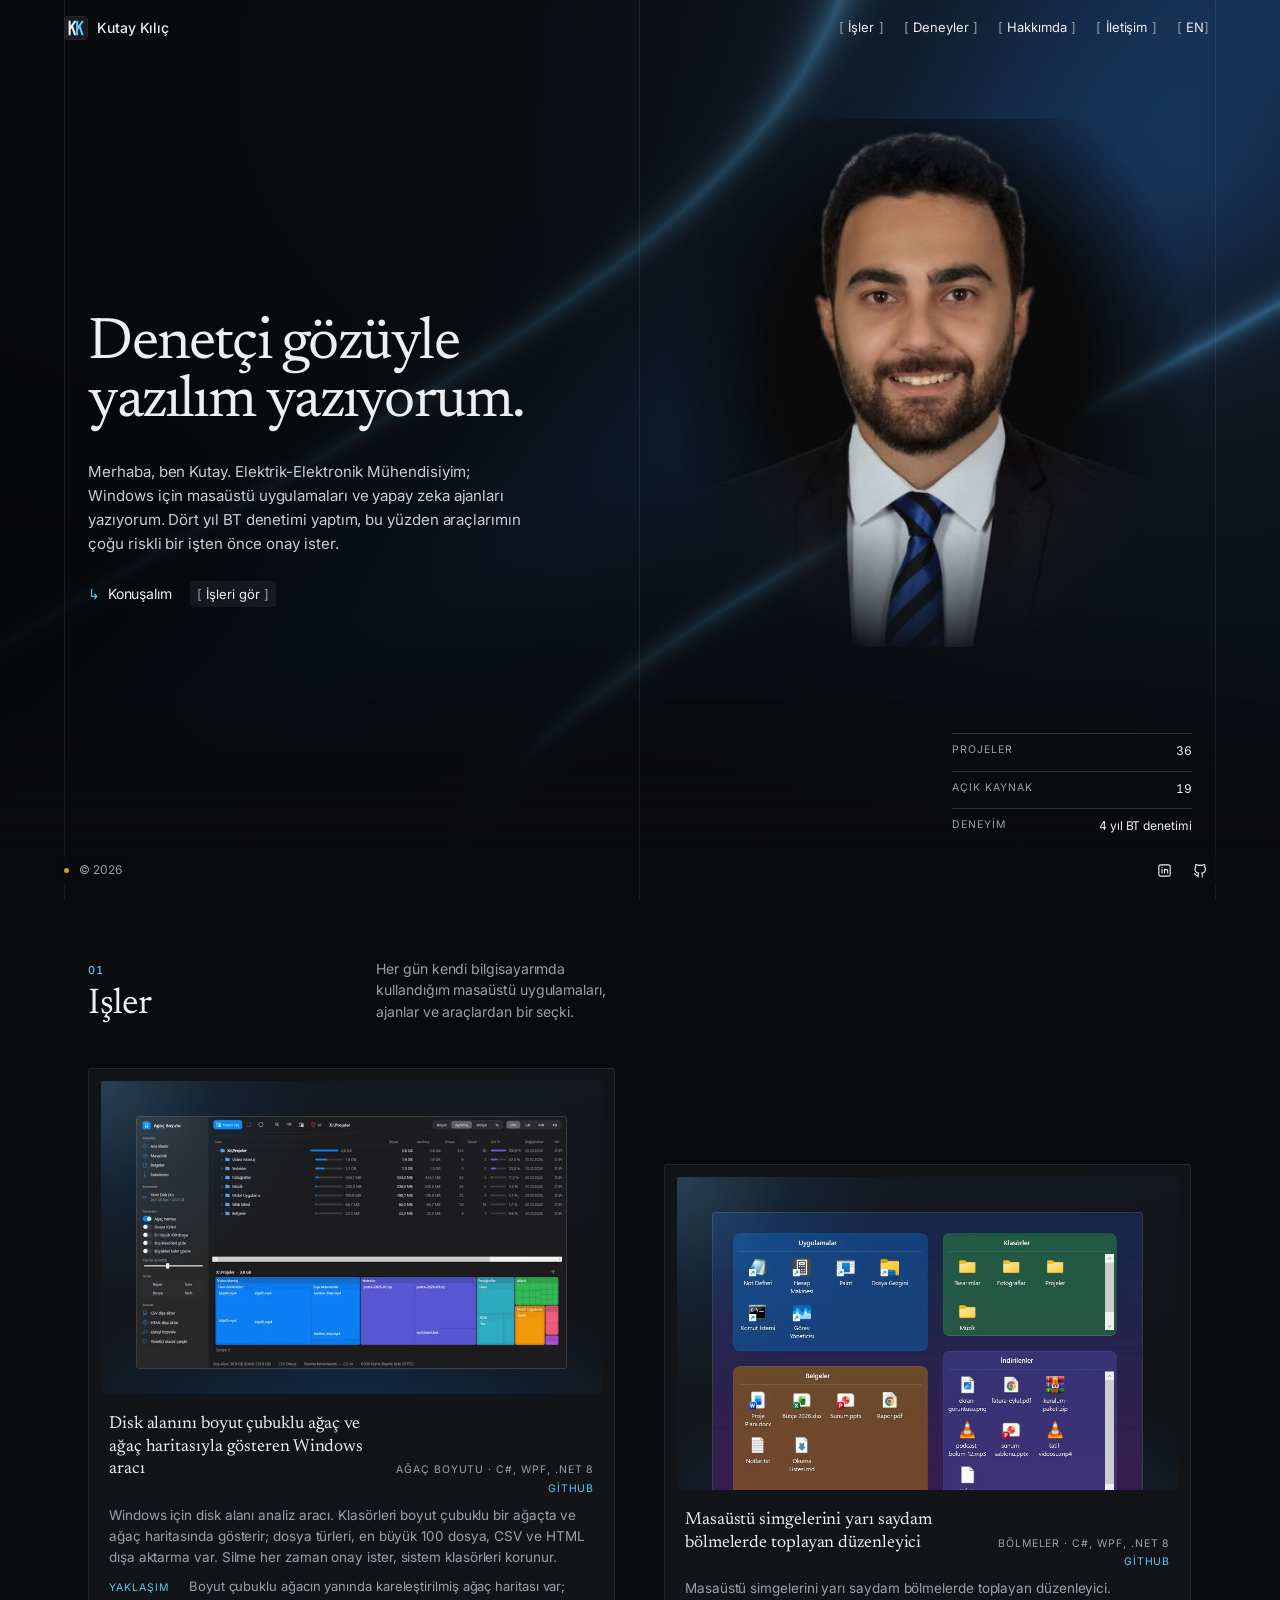
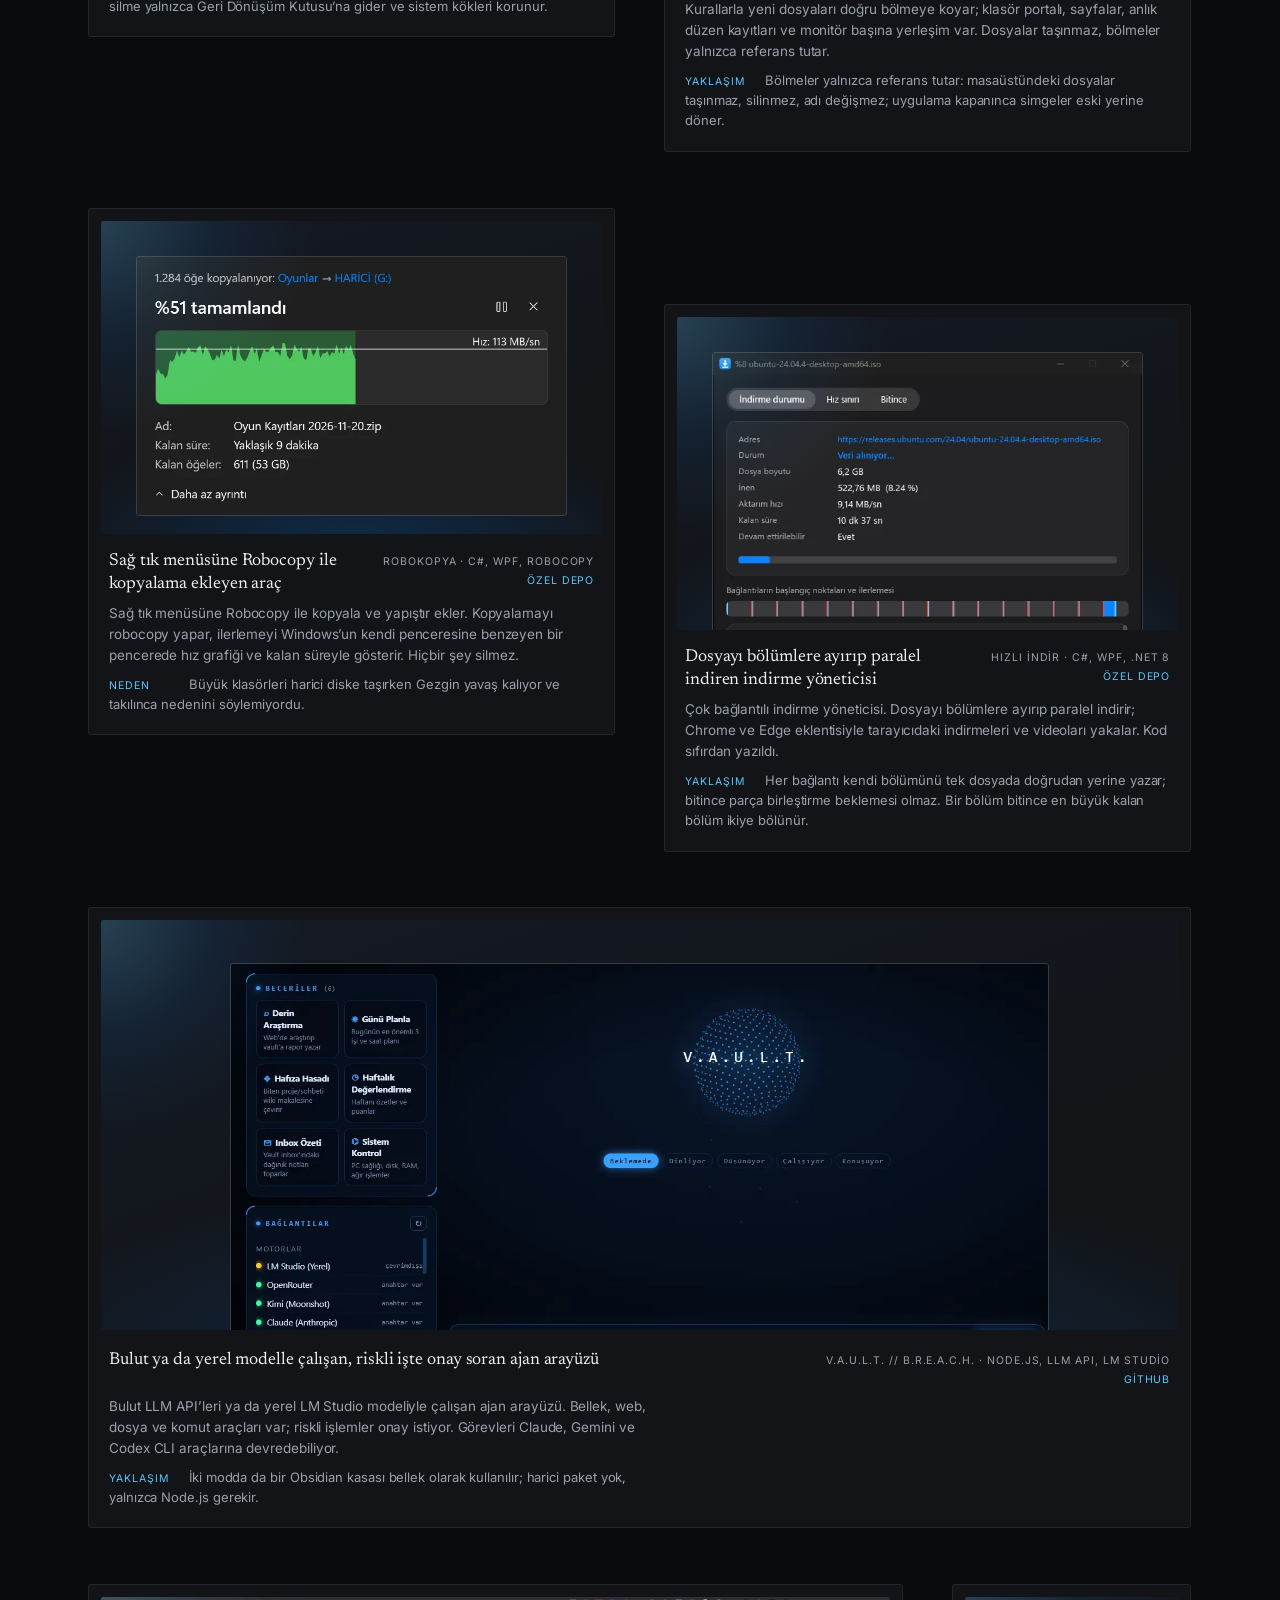
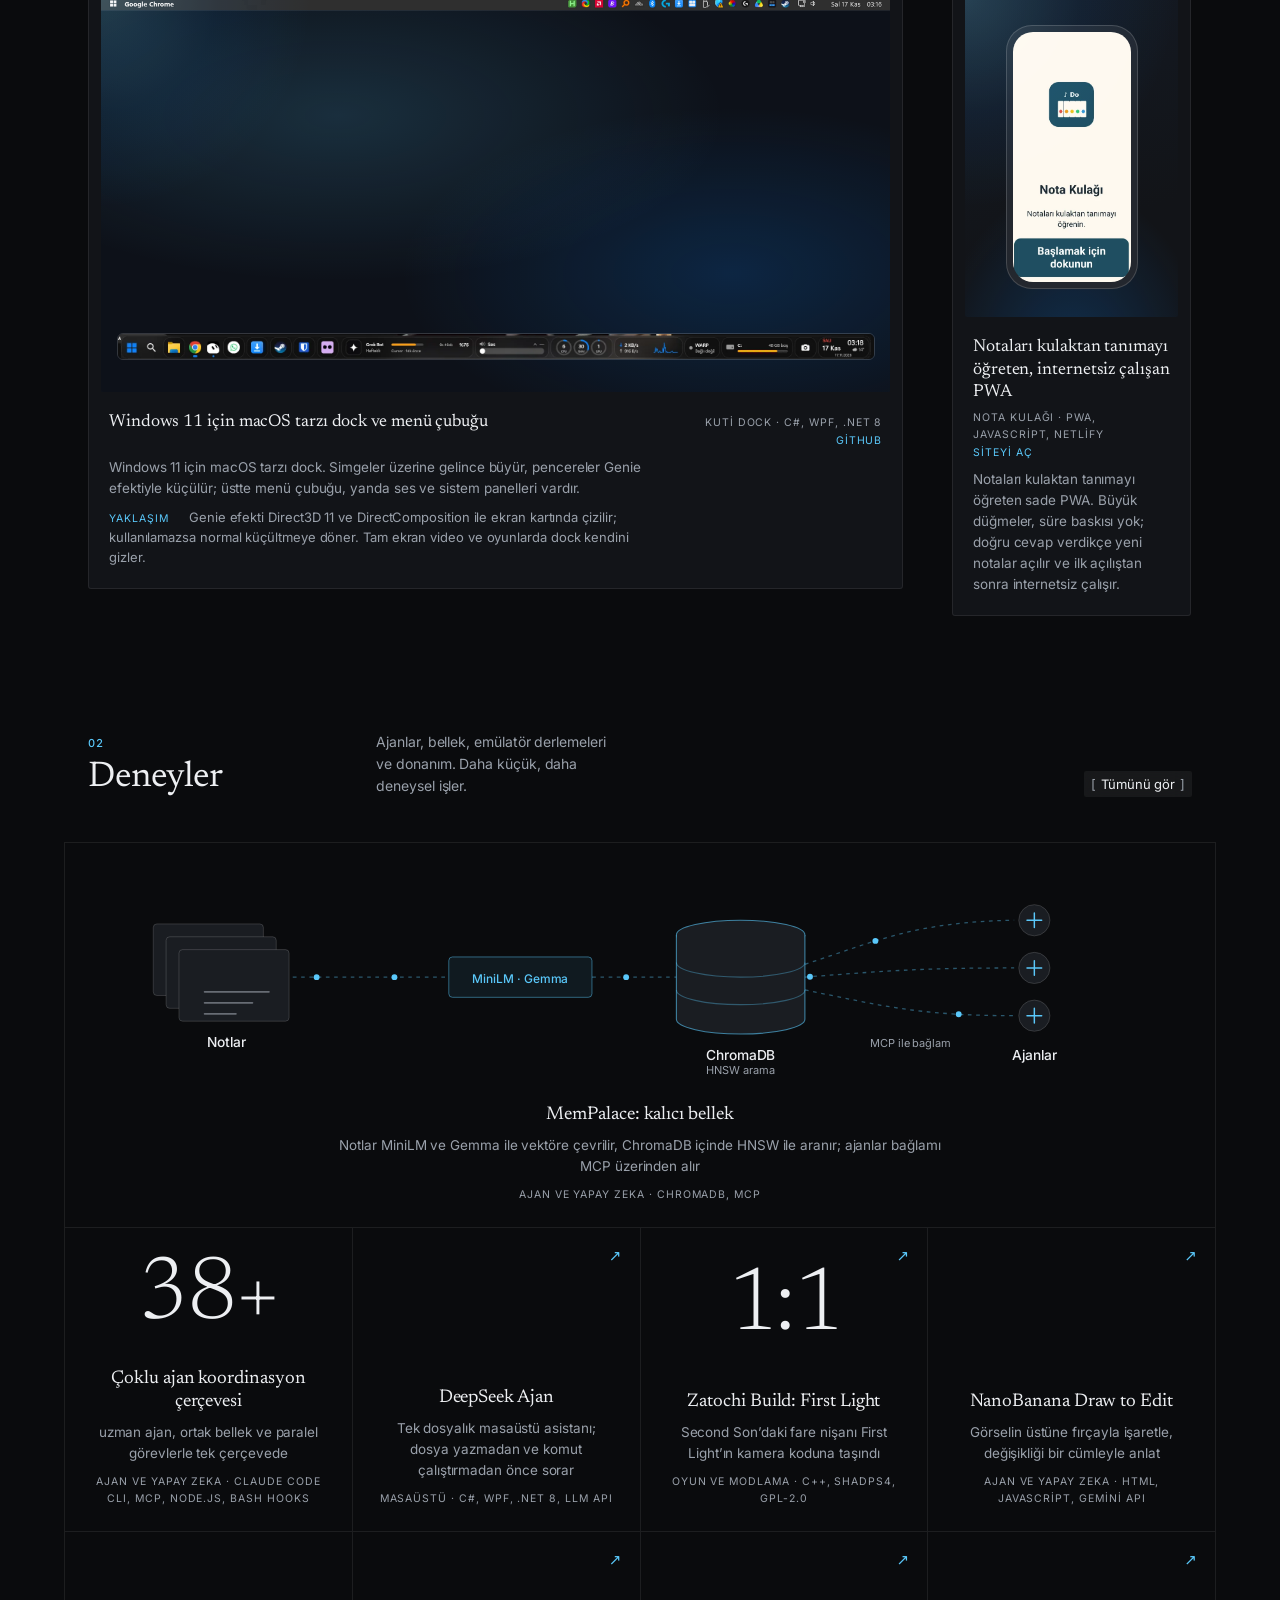
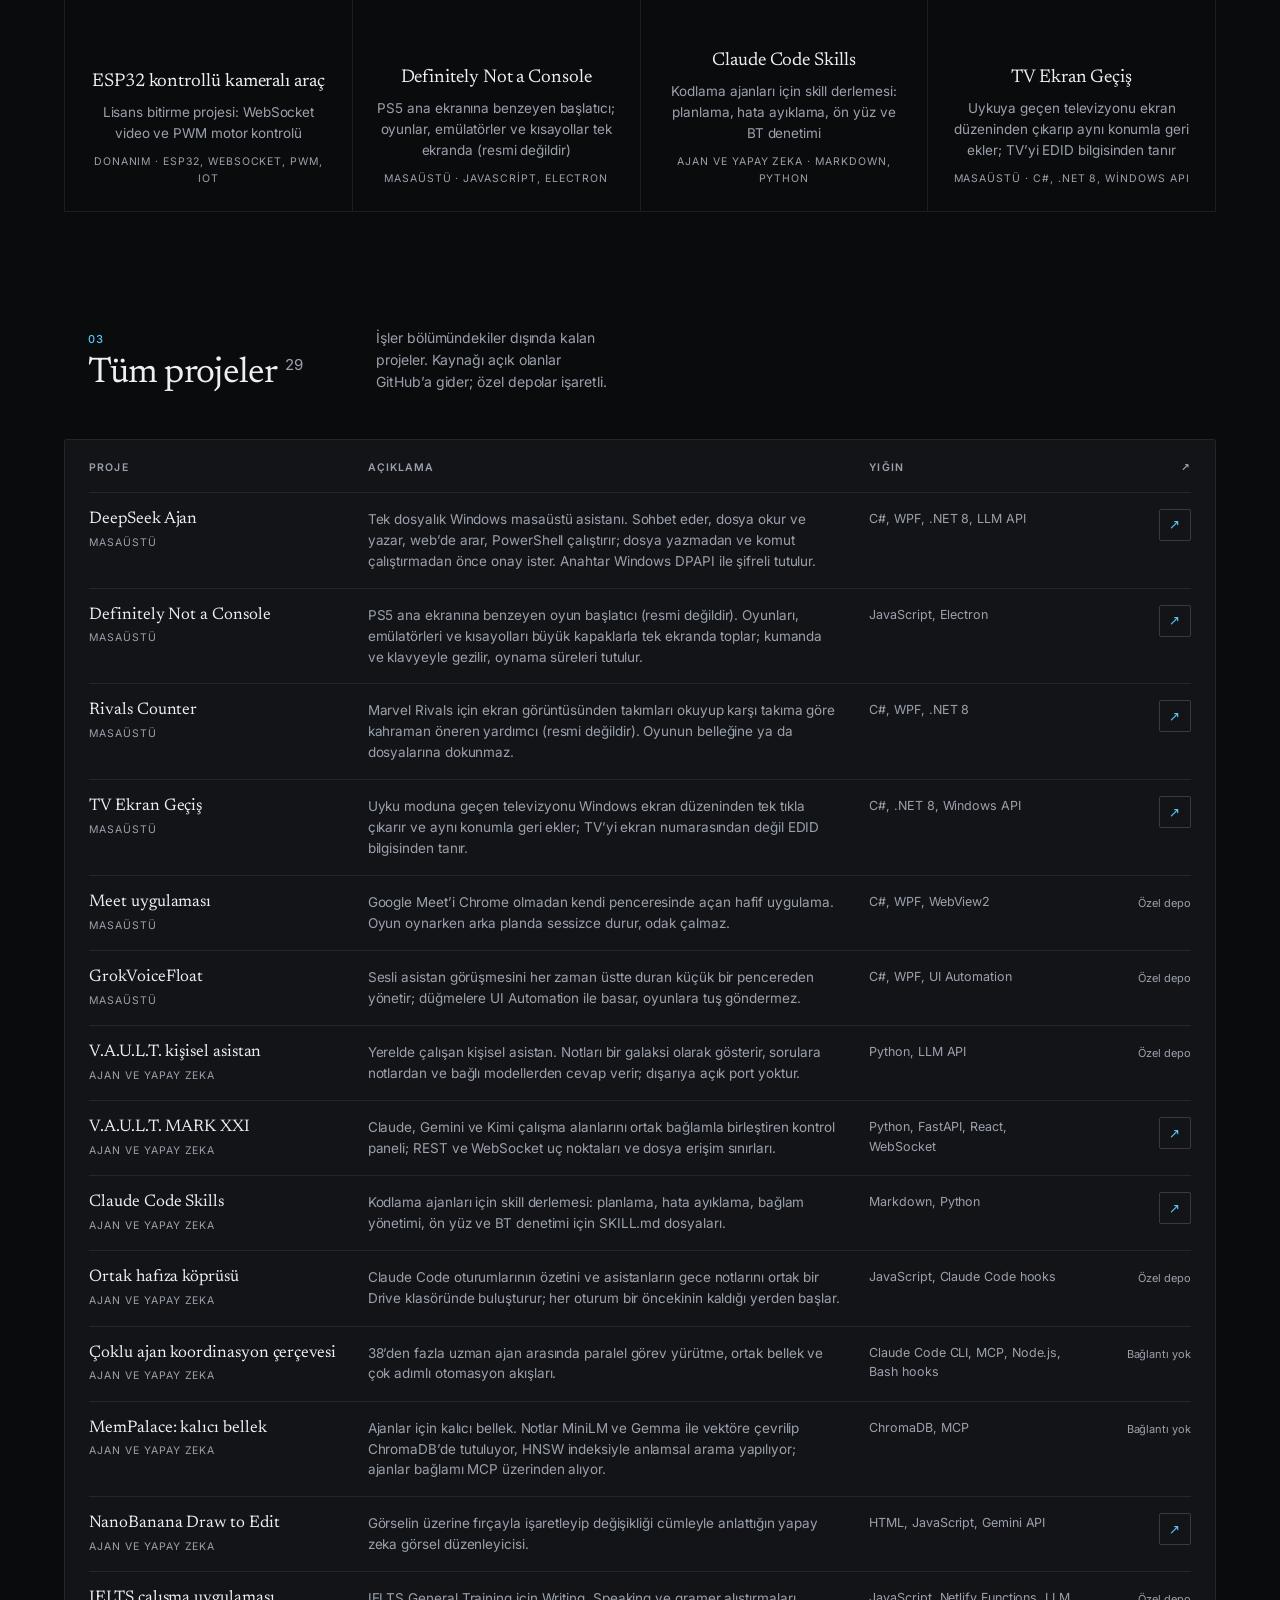
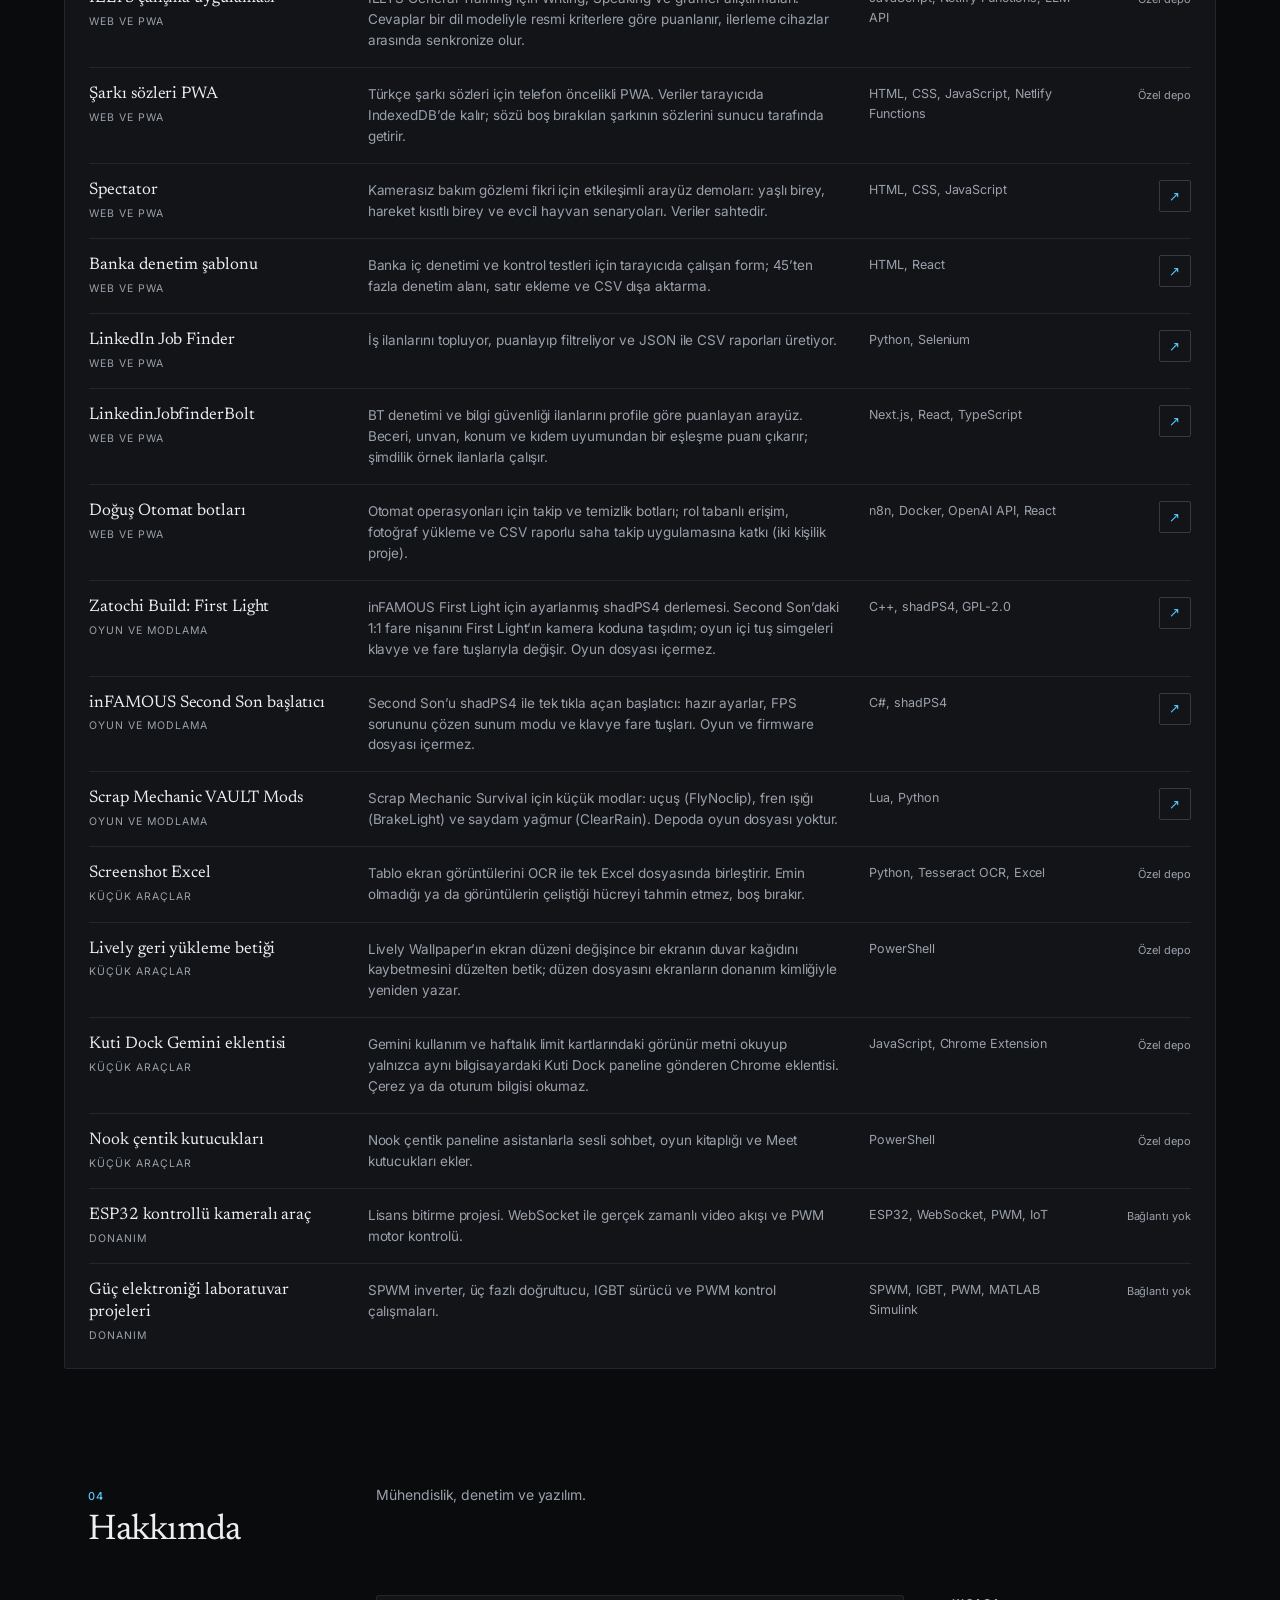
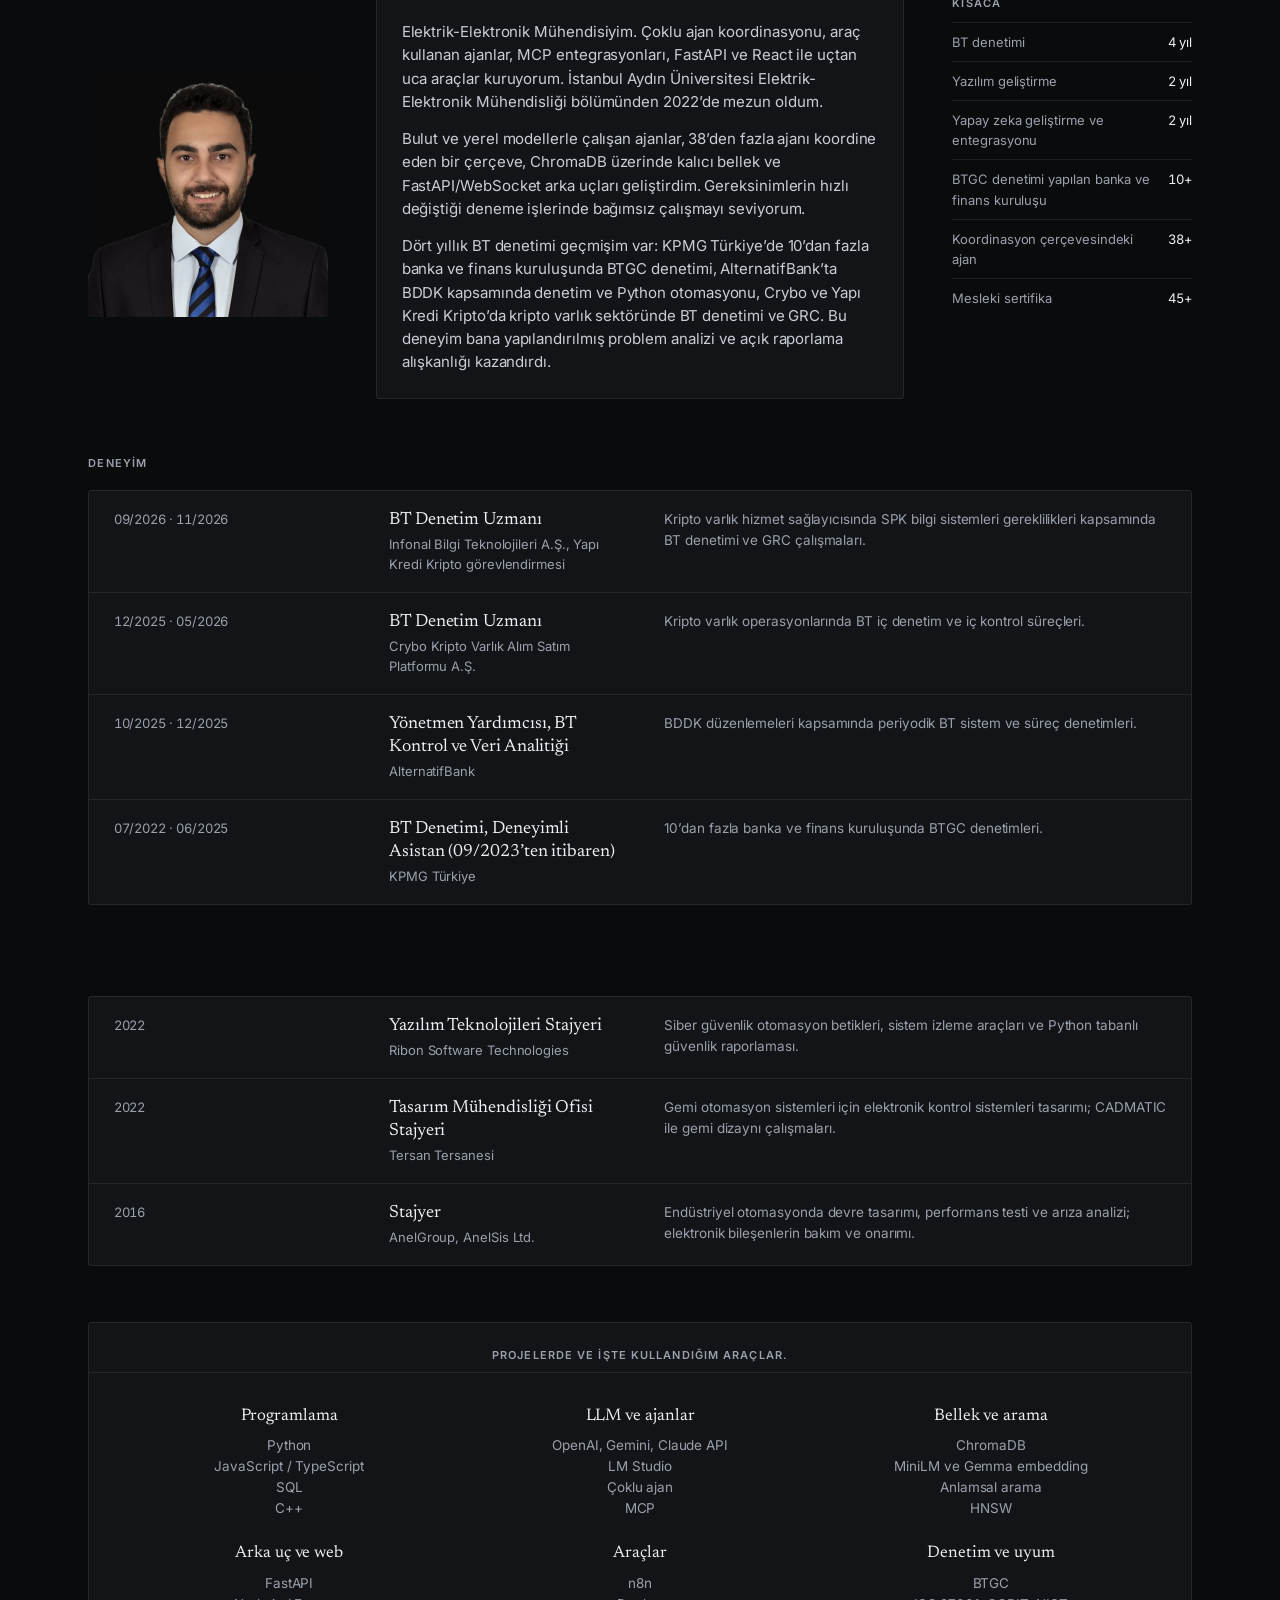
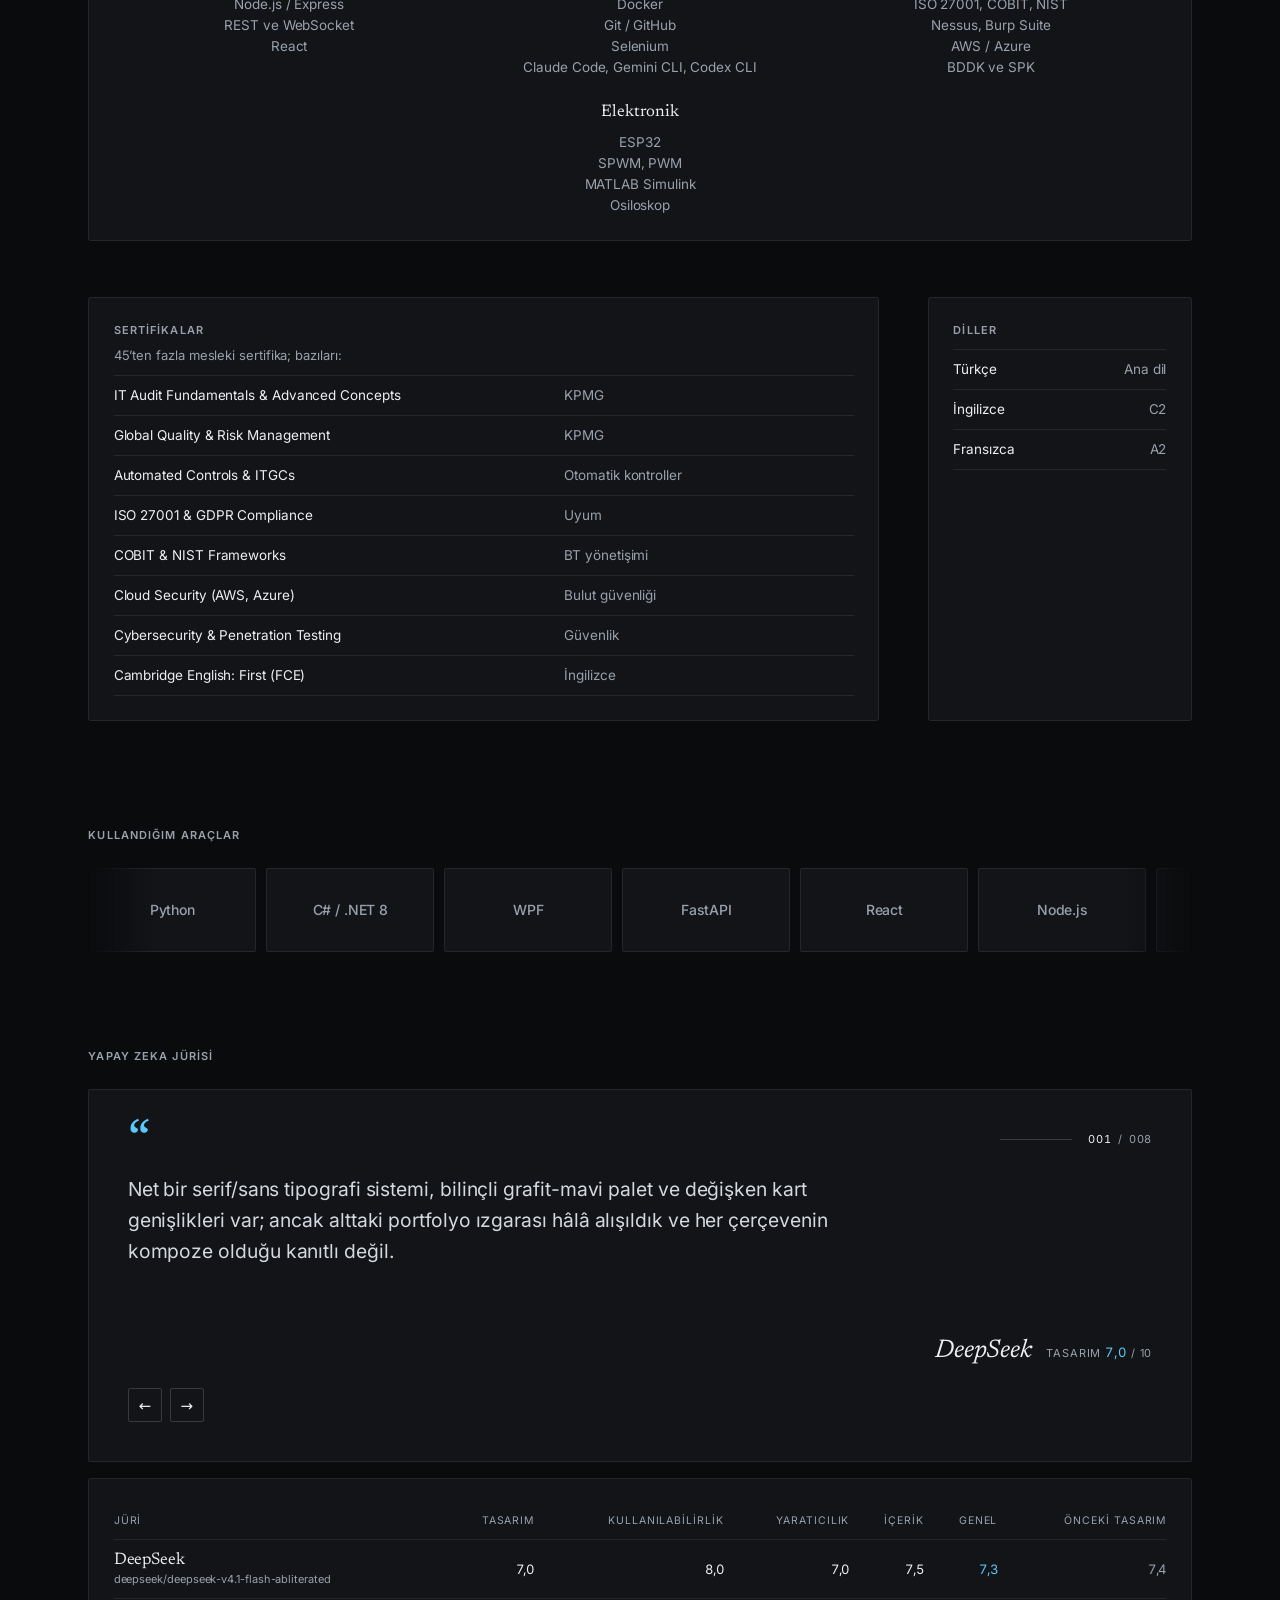
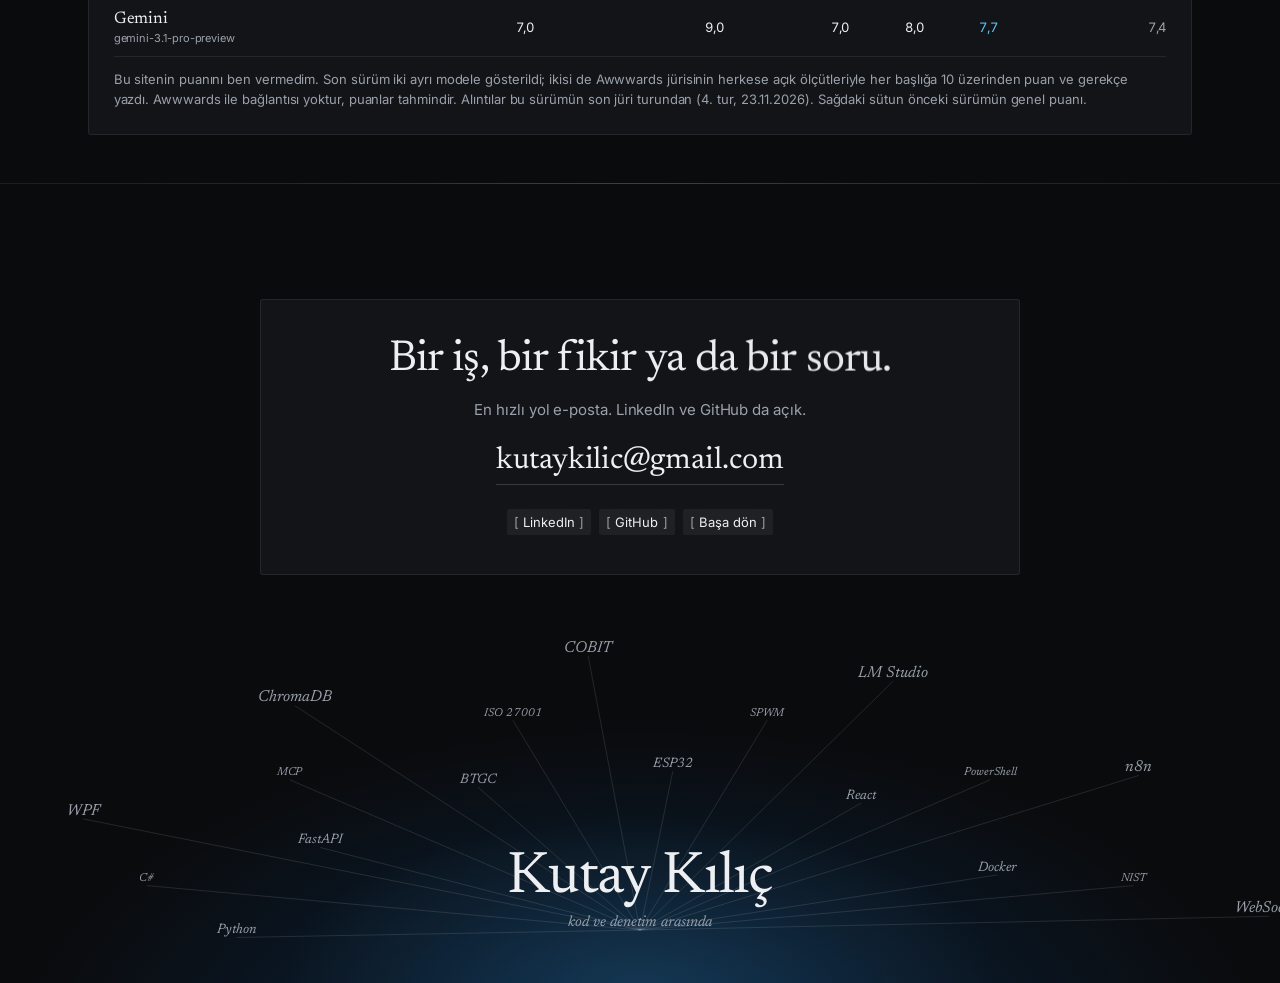
==== commit 25d50e09: "Portfolyo v3.2: hareket katmanı. Başlıkta kelime kelime netleşme, sayaçlar, Lenis yumuşak kaydırma, " ====
--- a/index.html
+++ b/index.html
@@ -31,7 +31,7 @@
 <link rel="preload" href="fonts/newsreader-latin-ext-wght-normal.woff2" as="font" type="font/woff2" crossorigin>
 <link rel="stylesheet" href="style.css">
 <script type="application/ld+json">{"@context": "https://schema.org", "@type": "Person", "name": "Kutay Kılıç", "url": "https://kutaykilicai.github.io/Kutay-portfolio.github.io/", "image": "https://kutaykilicai.github.io/Kutay-portfolio.github.io/profile.jpg", "jobTitle": "Elektrik-Elektronik Mühendisi", "sameAs": ["https://www.linkedin.com/in/kutay-kilicc", "https://github.com/kutaykilicai"], "alumniOf": "İstanbul Aydın Üniversitesi", "description": "Kutay Kılıç, Elektrik-Elektronik Mühendisi. Yapay zeka geliştirme ve entegrasyonu, çoklu ajan araçları, Python ve FastAPI, dört yıl BT denetimi."}</script>
-<script>document.documentElement.classList.add('js')</script>
+<script>document.documentElement.classList.add('js');if(!matchMedia('(prefers-reduced-motion: reduce)').matches)document.documentElement.classList.add('mo')</script>
 </head>
 <body>
 <a class="skip" href="#main">İçeriğe geç</a>
--- a/style.css
+++ b/style.css
@@ -98,11 +98,10 @@
 .hero-in { position: relative; z-index: 2; max-width: 1200px; }
 h1 { font: 400 clamp(2.7rem, 8.8vw, 9rem)/.98 var(--serif); letter-spacing: -.03em; font-optical-sizing: auto; text-wrap: balance; }
 .h1-l { overflow: hidden; padding-bottom: .08em; margin-bottom: -.08em; }
-.h1-l > span { display: inline-block; background: linear-gradient(176deg, #f6f8fa 20%, #cfe9f7 62%, #9fd4f0 100%); -webkit-background-clip: text; background-clip: text; color: transparent; }
+.h1-l > span { display: inline-block; color: var(--ink); }
 .js .h1-l > span { transform: translateY(105%); animation: rise .9s var(--ease) both; }
 .js .h1-l + .h1-l > span { animation-delay: .1s; }
 @keyframes rise { to { transform: none; } }
-@media (forced-colors: active) { .h1-l > span { color: CanvasText; background: none; } }
 .h1-l { display: block; }
 .bio { max-width: 440px; margin-top: 28px; color: #c9ced6; font-size: 15px; line-height: 1.6; }
 .cta { display: flex; align-items: center; gap: 18px; margin-top: 24px; font-size: 14px; }
@@ -320,10 +319,10 @@
 .ask-b { display: flex; flex-wrap: wrap; gap: 6px; margin-top: 12px; }
 .ask button { font: inherit; font-size: 13px; color: var(--ink); background: none; border: 0; cursor: pointer; }
 
-/* Belirme: 0,3 sn, 100 ms aralıklı */
+/* Belirme: 0,6-0,7 sn, 80 ms aralıklı */
 .js .grid-lines, .js .hero::before { animation: draw 1.4s var(--ease) both; transform-origin: 50% 0; }
 @keyframes draw { from { transform: scaleY(0); } }
-.js .rv { opacity: 0; transform: translateY(14px); transition: opacity .3s ease, transform .3s ease; transition-delay: calc(var(--i, 0) * 100ms); }
+.js .rv { opacity: 0; transform: translateY(20px); transition: opacity .6s var(--ease), transform .7s var(--ease); transition-delay: calc(var(--i, 0) * 80ms); }
 .js .rv.in { opacity: 1; transform: none; }
 .js .hero-in > :not(h1) { animation: up .7s var(--ease) .25s backwards; }
 .js .hero-in > :nth-child(3) { animation-delay: .35s; }
@@ -569,10 +568,29 @@
   .netw { margin-top: 24px; }
 }
 
+/* Hareket katmanı. .mo yalnızca azaltılmış hareket kapalıyken eklenir; kaydırma kısmı (GSAP, ScrollTrigger, Lenis) script.js içinde. */
+html.lenis, html.lenis body { height: auto; }
+.lenis.lenis-smooth { scroll-behavior: auto !important; }
+.lenis.lenis-stopped { overflow: clip; }
+.mo .h1-l > span { animation: none; transform: none; }
+/* Kelimeler bölünene kadar başlık gizli; betik 2,5 sn içinde çalışmazsa kendiliğinden görünür */
+.mo:not(.mo-run) #hero-h { opacity: 0; animation: mo-safe .4s ease 2.5s forwards; }
+@keyframes mo-safe { to { opacity: 1; } }
+.bw { display: inline-block; }
+.mo-run #hero-h .bw { animation: blur-in .9s var(--ease) both; animation-delay: calc(var(--i) * 70ms); }
+@keyframes blur-in { from { opacity: 0; transform: translateY(60%); filter: blur(8px); } to { opacity: 1; transform: none; filter: none; } }
+.mo .hero-in > :not(h1) { animation: up-f .7s var(--ease) .4s backwards; }
+.mo .hero-in > :nth-child(3) { animation-delay: .48s; }
+.mo .hero-meta { animation: up-f .6s var(--ease) .55s backwards; }
+@keyframes up-f { from { opacity: 0; transform: translateY(14px); } }
+.wm { display: inline-block; overflow: hidden; vertical-align: top; padding-bottom: .1em; margin-bottom: -.1em; }
+.mg { will-change: transform; }
+
 @media (prefers-reduced-motion: reduce) {
   html { scroll-behavior: auto; }
   *, *::before, *::after { transition-duration: .01ms !important; animation: none !important; transition-delay: 0s !important; }
   .js .rv, .js .hero-in > * { opacity: 1; transform: none; }
+  .js .h1-l > span { transform: none; }
   .mq { -webkit-mask-image: none; mask-image: none; }
   .mq-t { flex-wrap: wrap; flex: 1; }
   .mm-dot { display: none; }
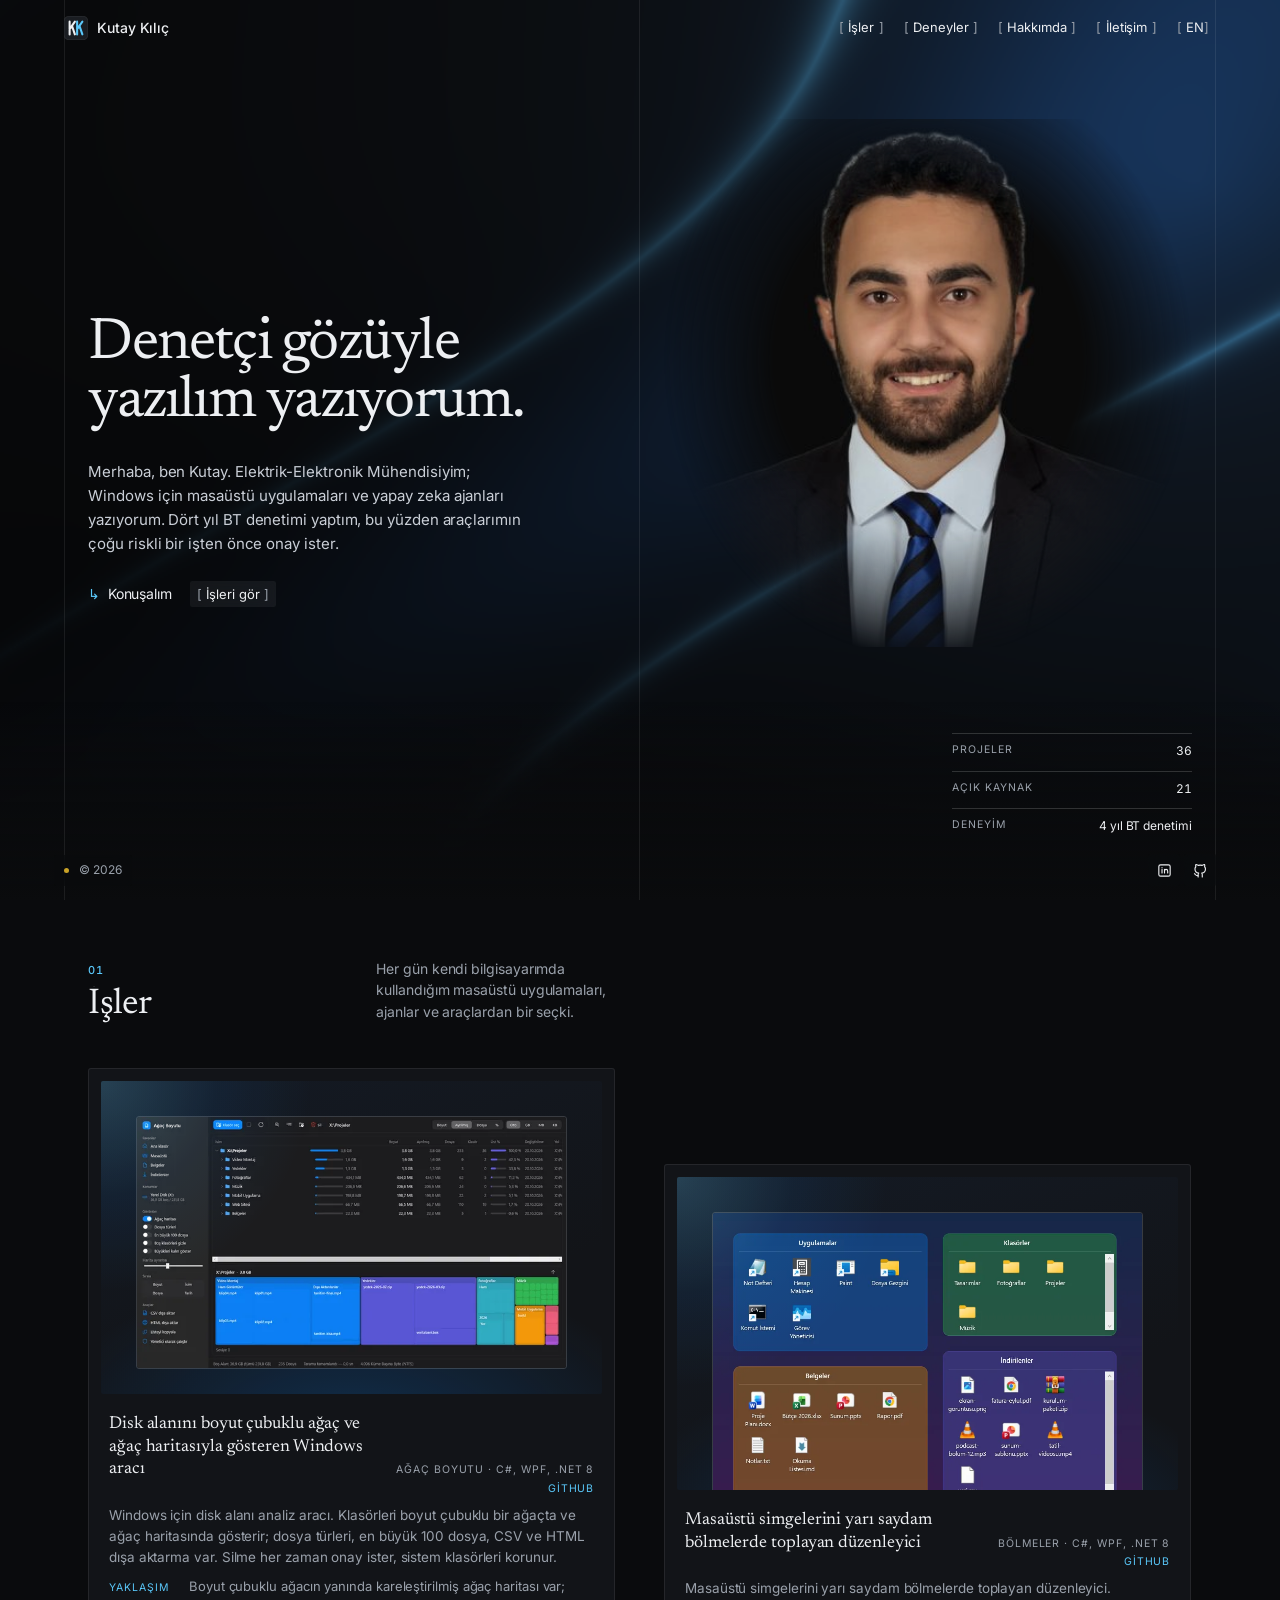
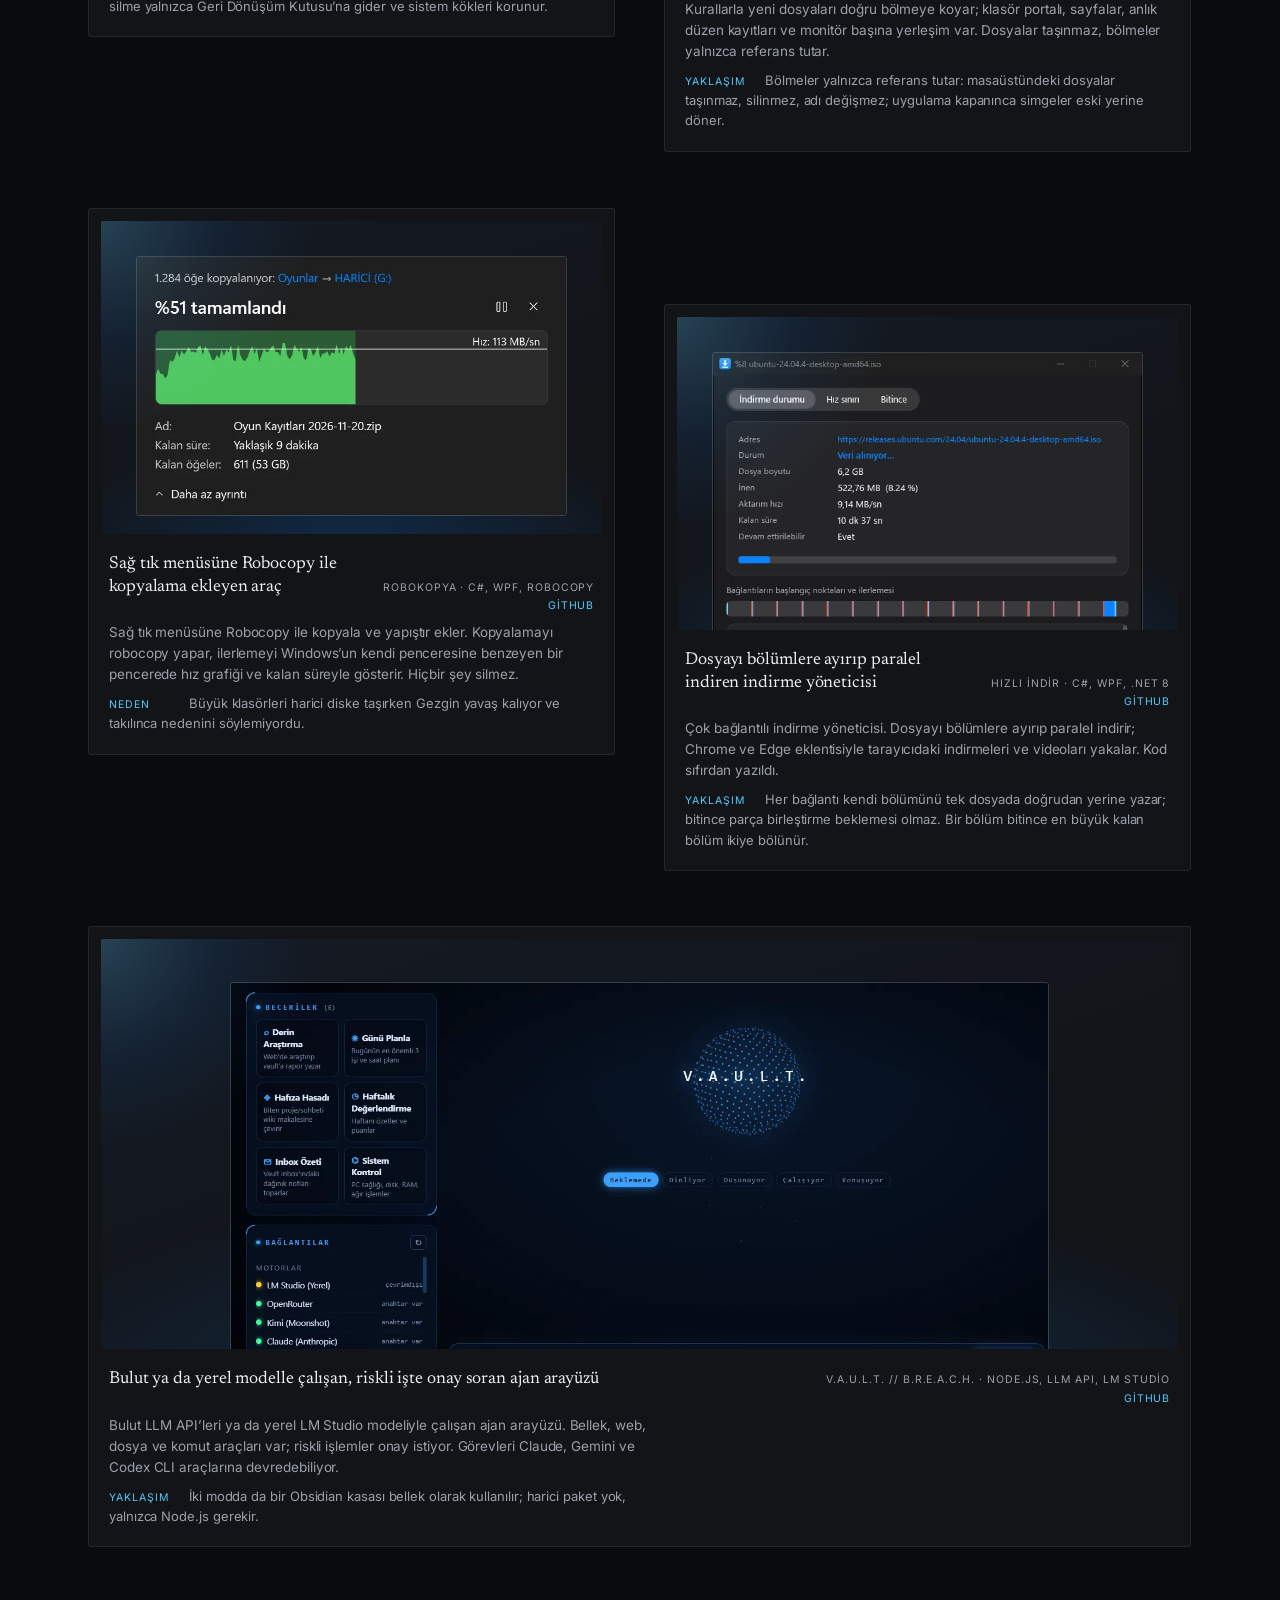
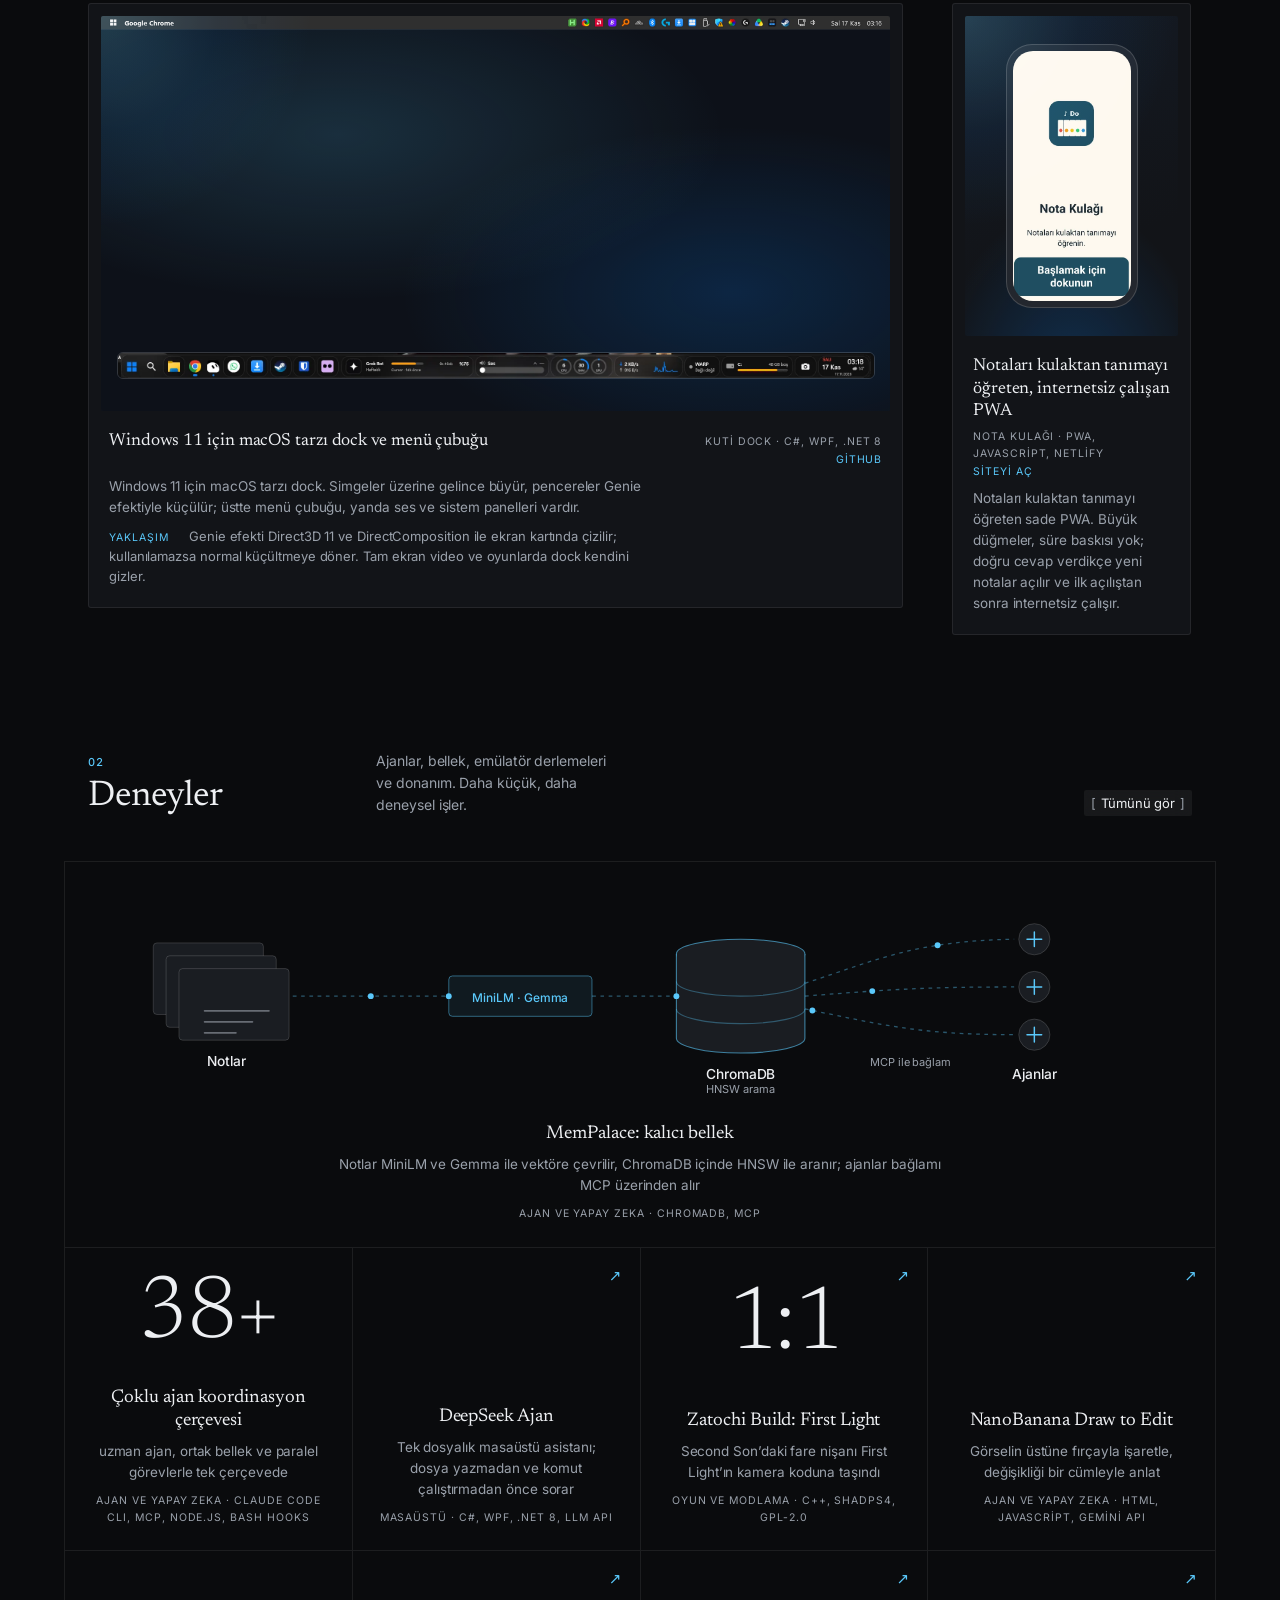
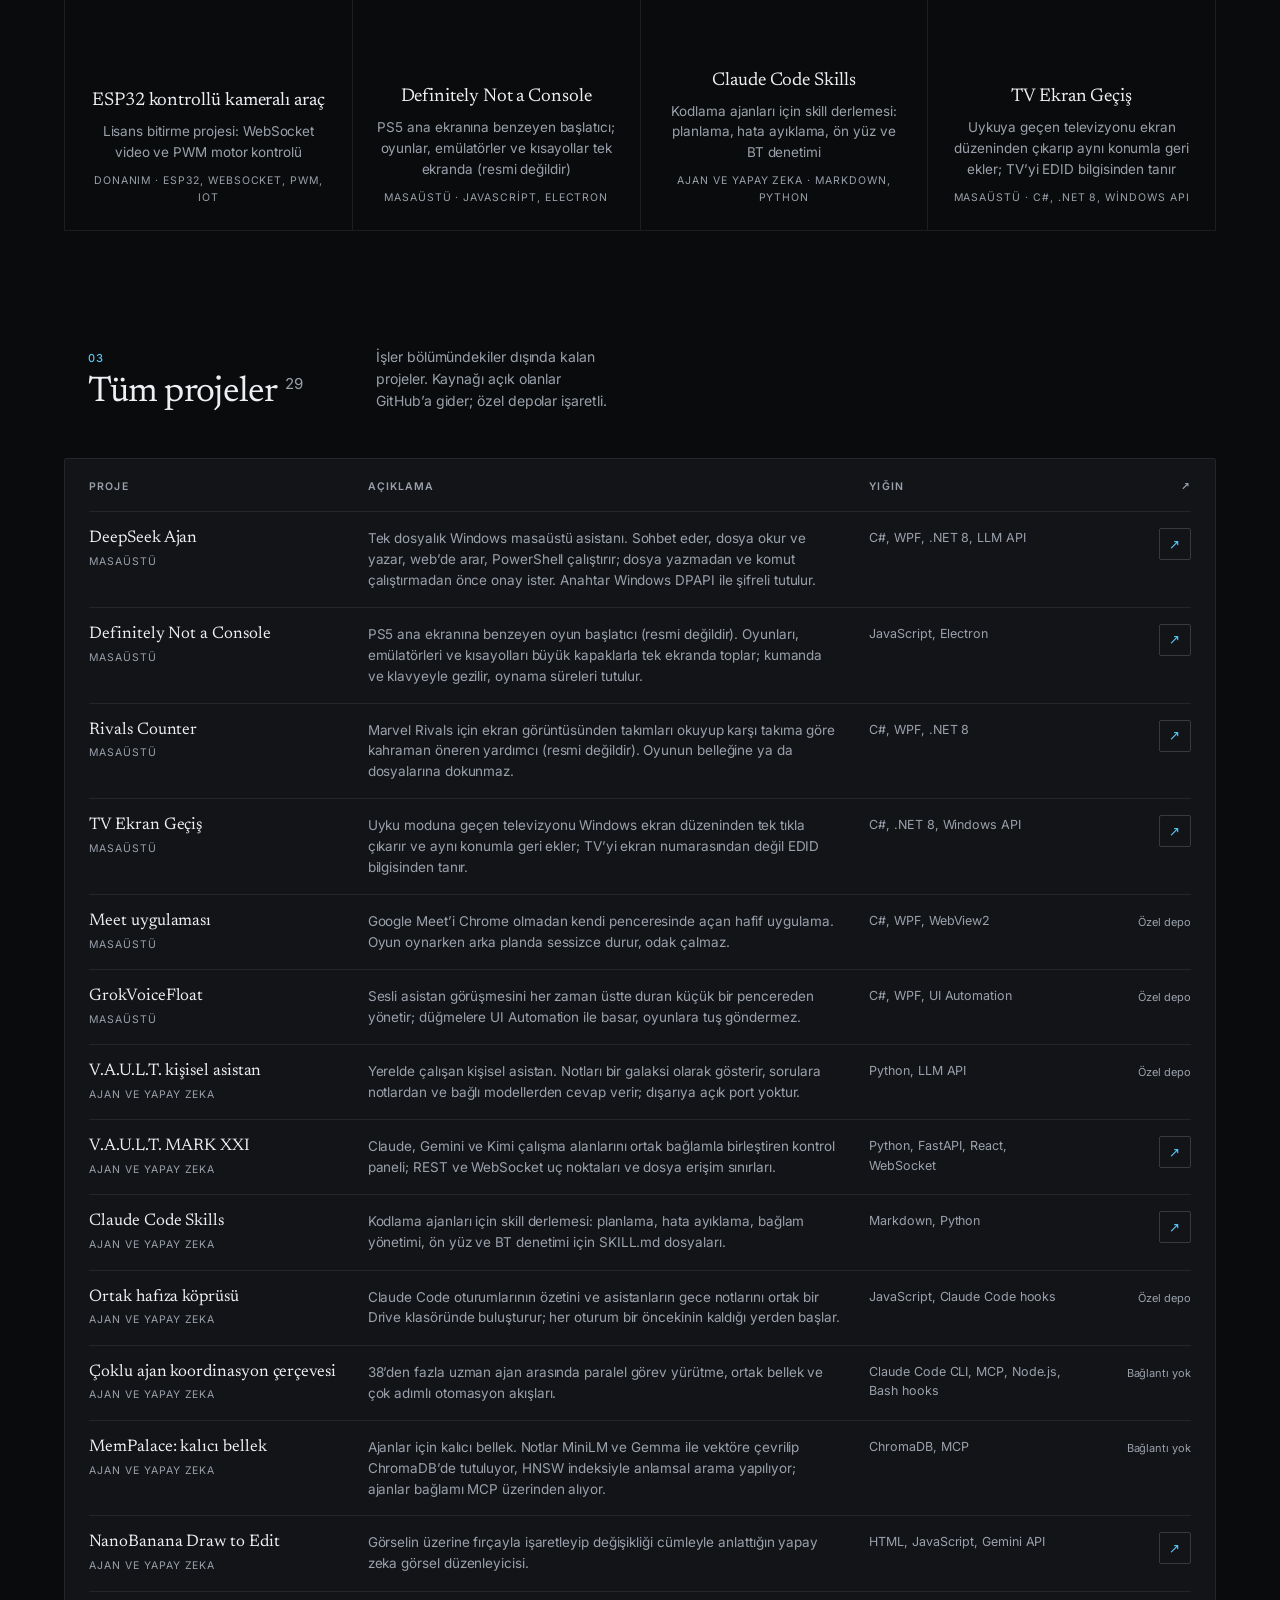
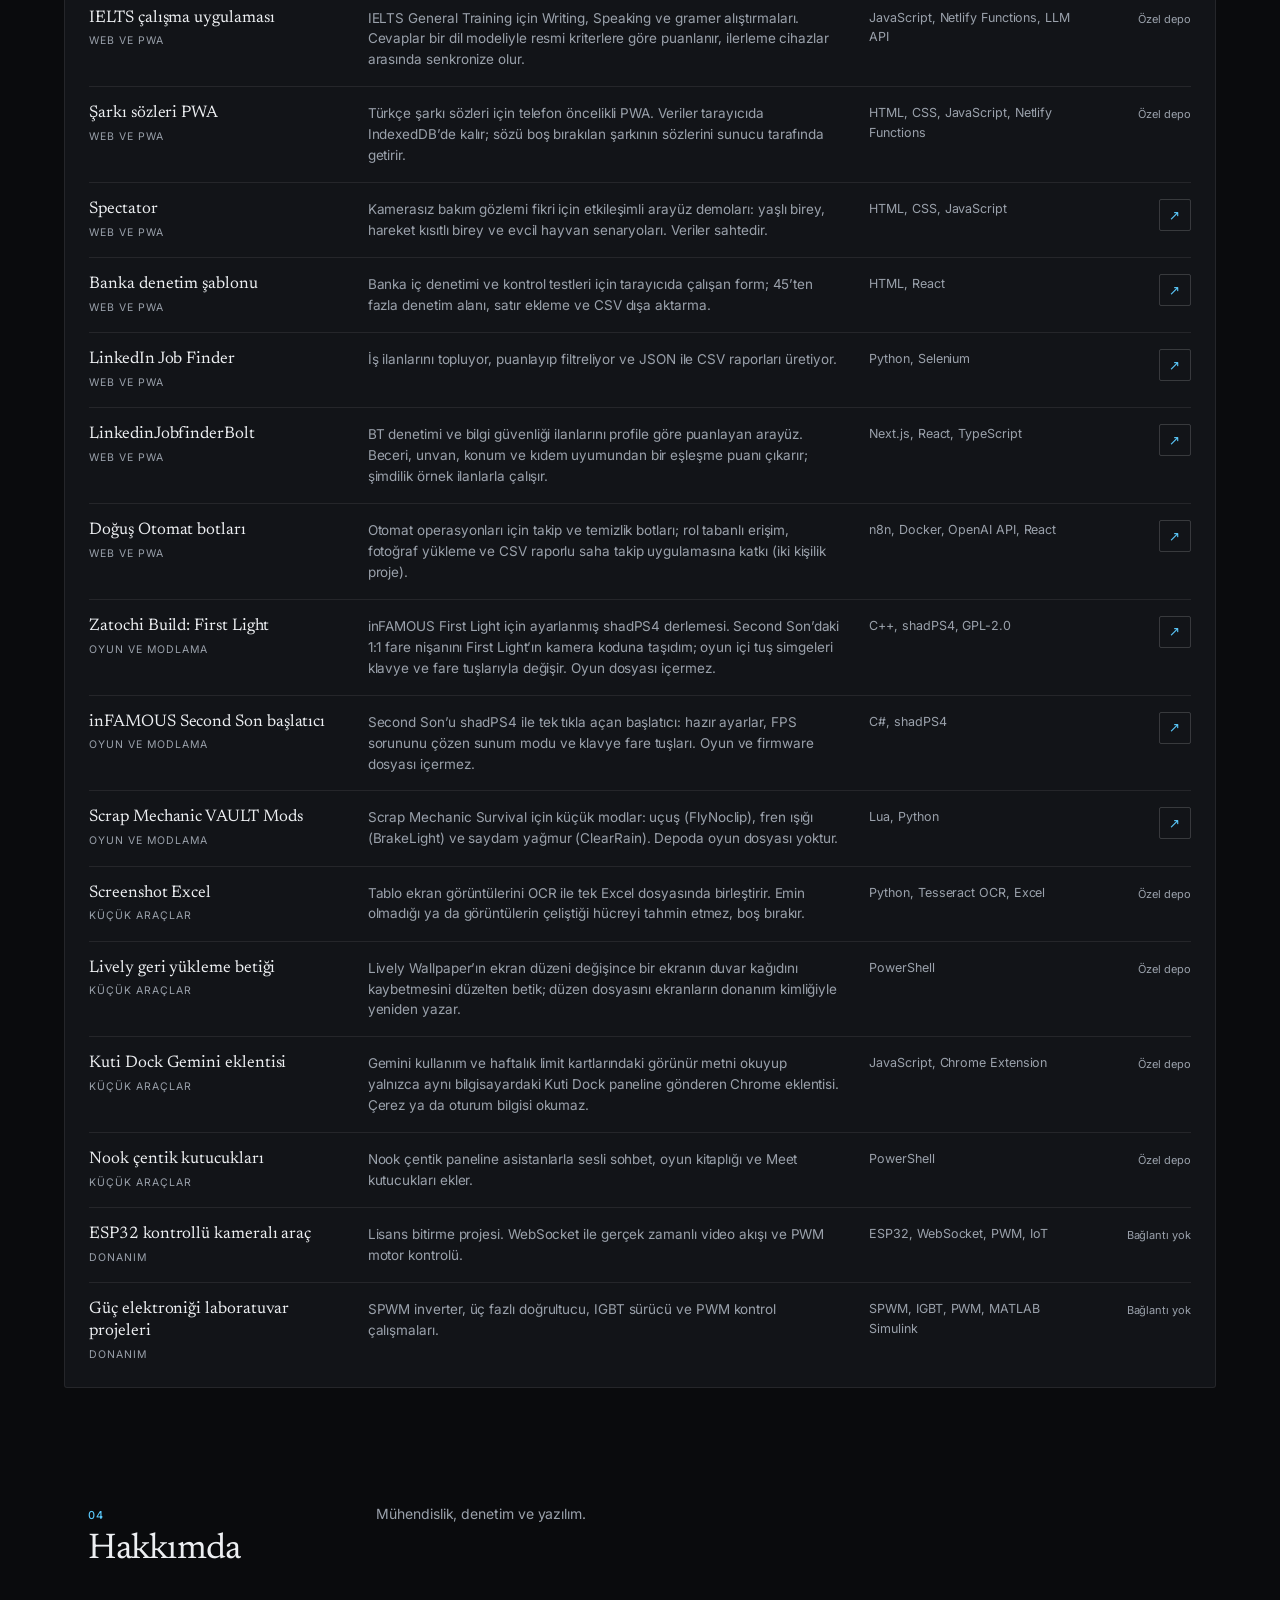
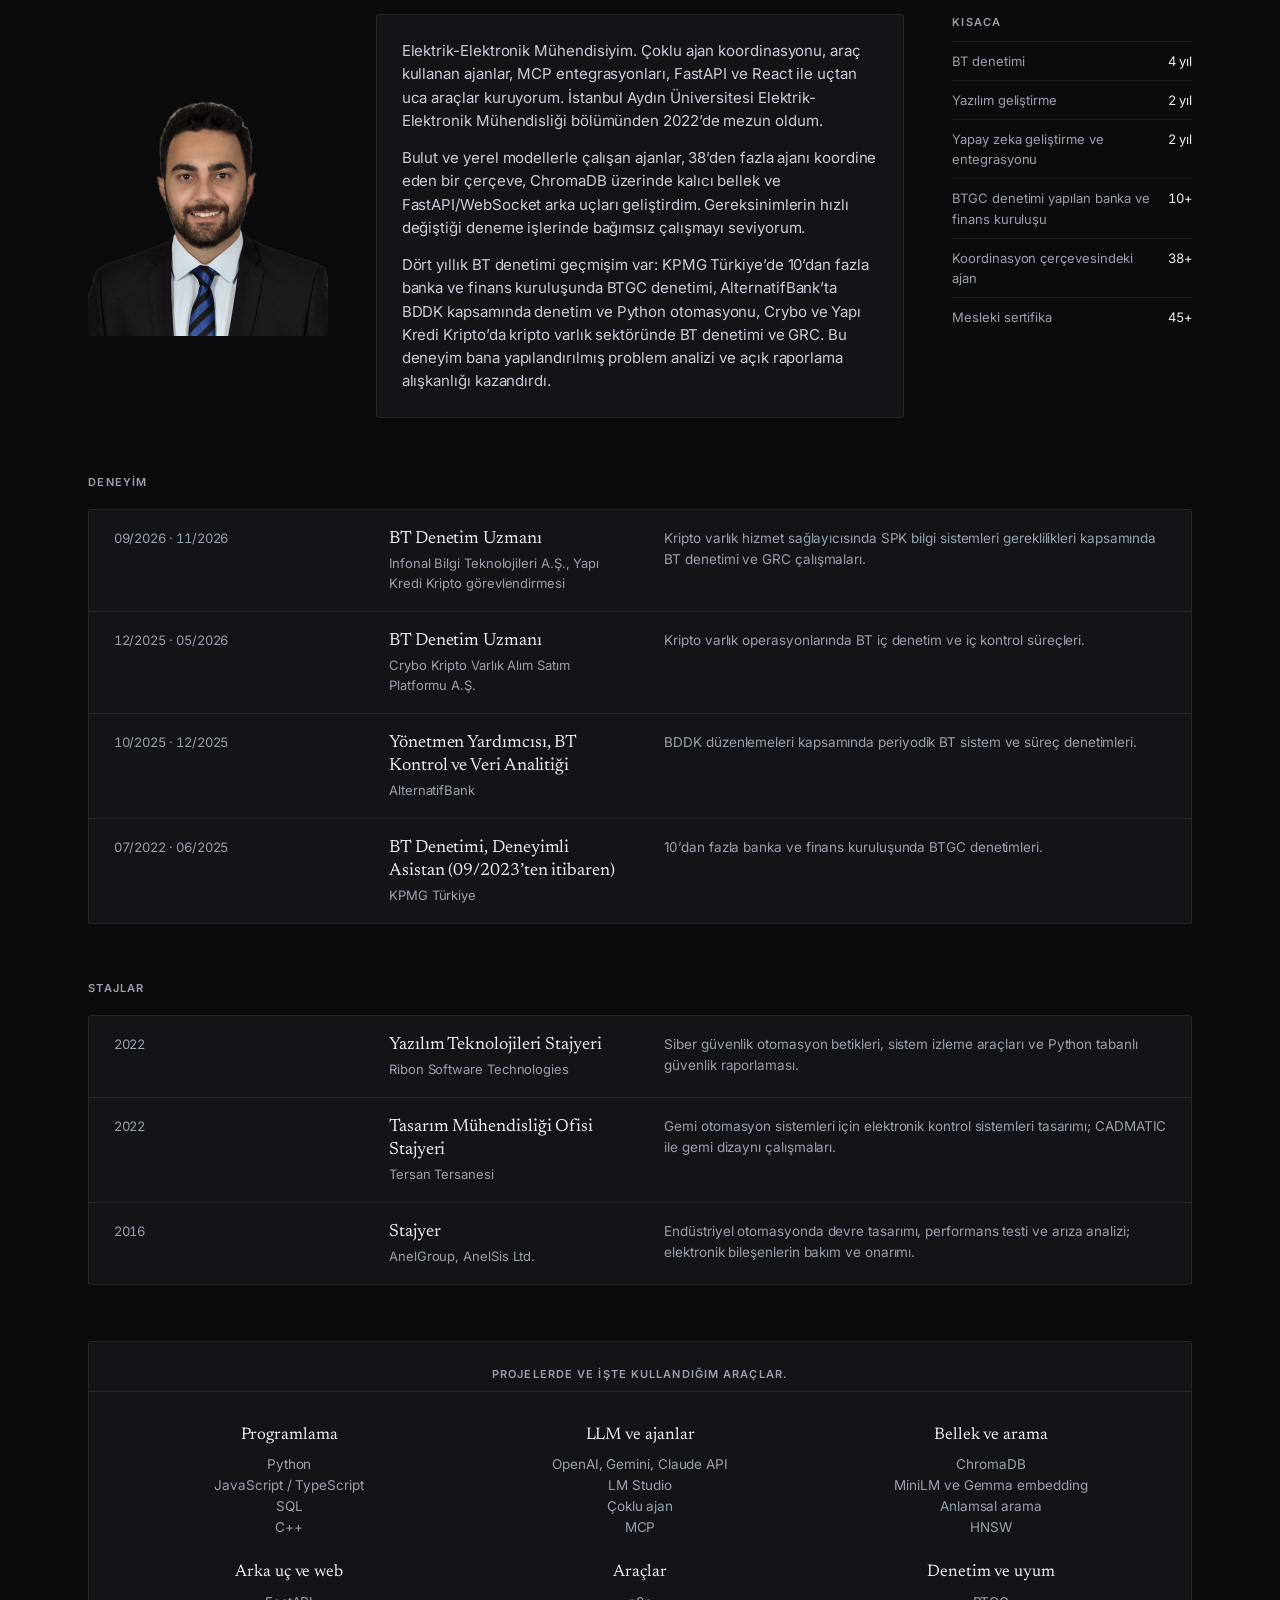
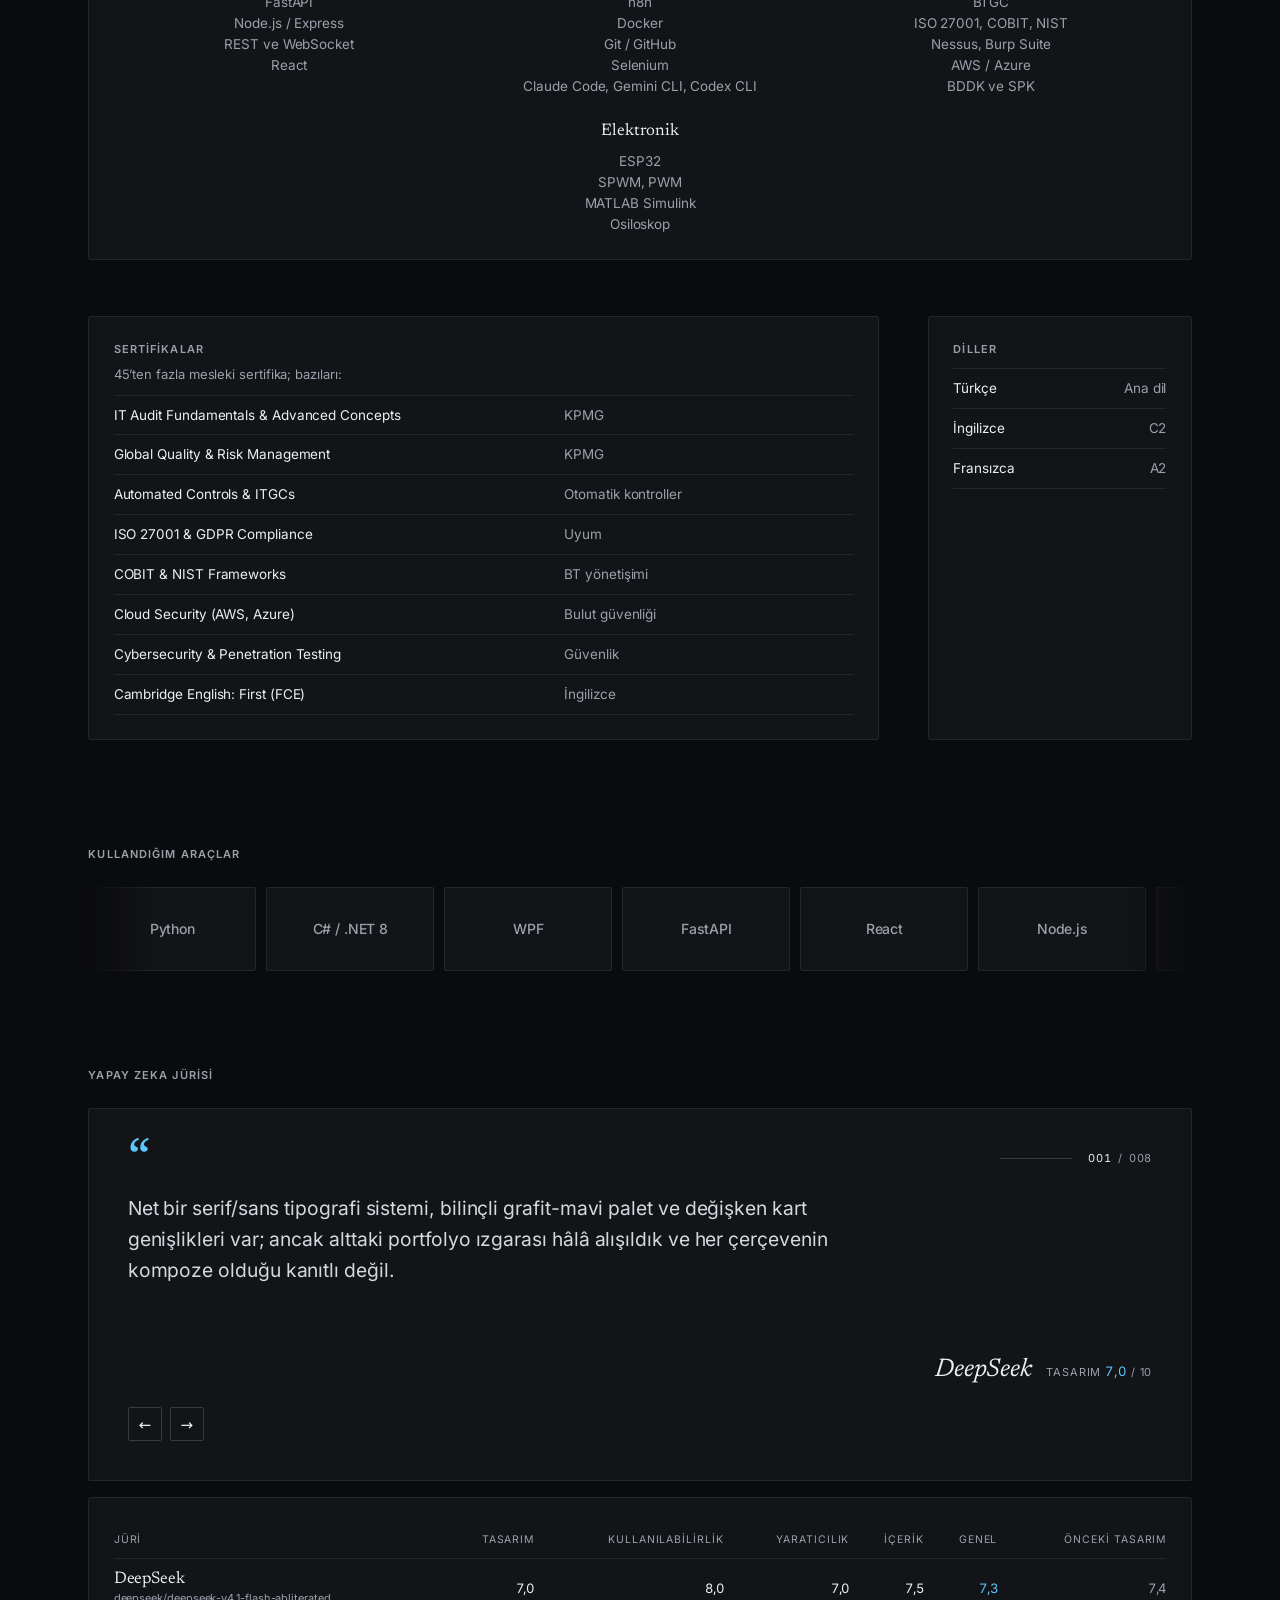
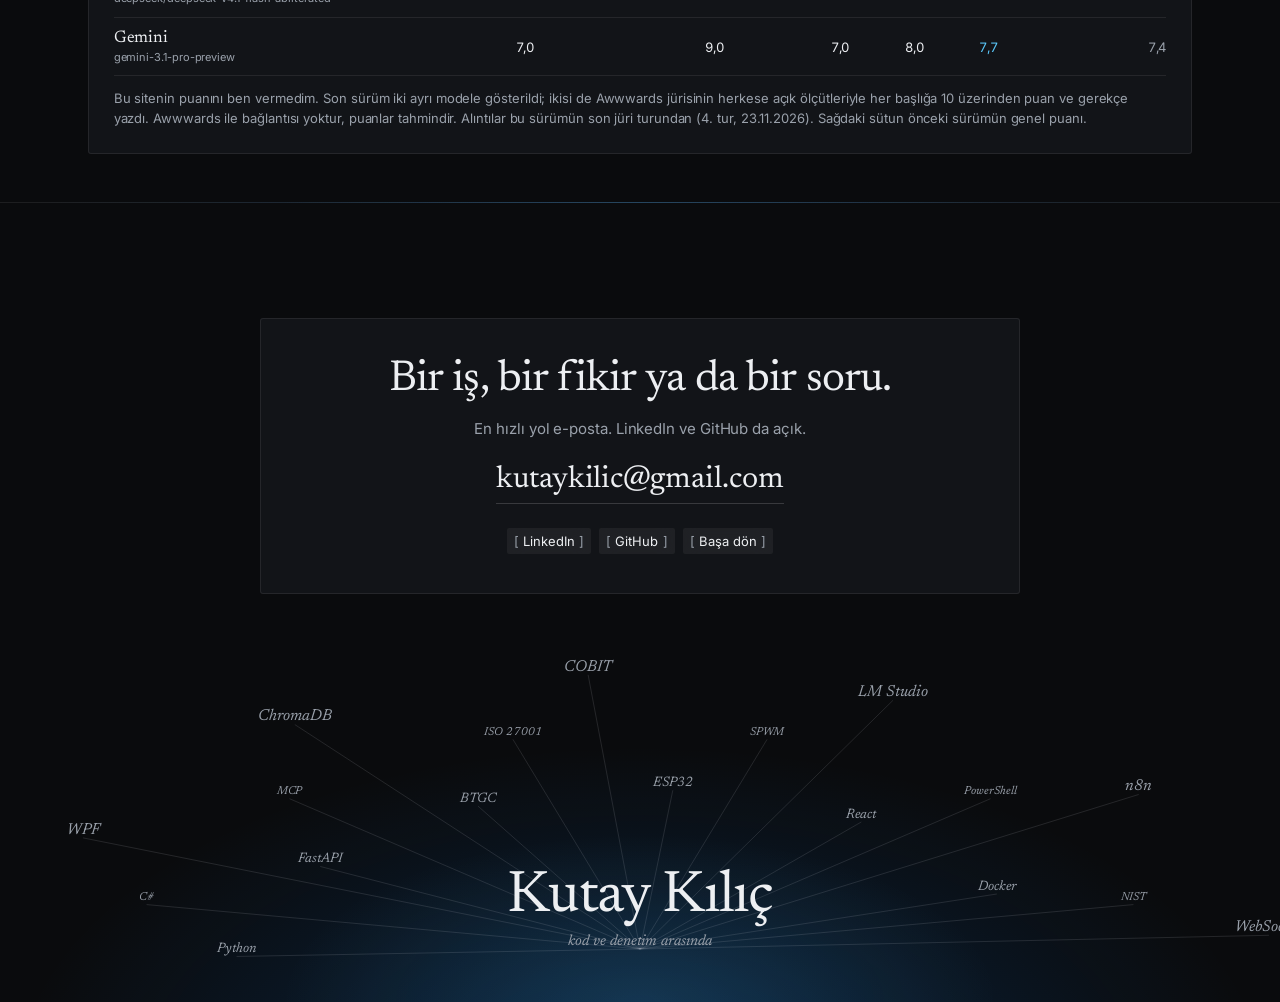
==== commit 659ab88b: "RoboKopya ve Hızlı İndir açık kaynak oldu: kartlarda GitHub bağlantısı" ====
--- a/index.html
+++ b/index.html
@@ -56,14 +56,14 @@
     </div>
     <dl class="hero-meta">
       <div><dt>Projeler</dt><dd class="num">36</dd></div>
-      <div><dt>açık kaynak</dt><dd class="num">19</dd></div>
+      <div><dt>açık kaynak</dt><dd class="num">21</dd></div>
       <div><dt>Deneyim</dt><dd>4 yıl BT denetimi</dd></div>
     </dl>
   </section>
 
   <section id="work" class="sec" aria-labelledby="work-h">
     <div class="sh rv"><h2 id="work-h"><span class="sh-n" aria-hidden="true">01</span>İşler</h2><p>Her gün kendi bilgisayarımda kullandığım masaüstü uygulamaları, ajanlar ve araçlardan bir seçki.</p></div>
-    <ul class="works"><li class="wk rv "><article><div class="wk-stage"><span class="glow" aria-hidden="true"></span><span class="scan" aria-hidden="true"></span><img src="img/agac-boyutu-1384.webp" srcset="img/agac-boyutu-700.webp 700w, img/agac-boyutu-1384.webp 1384w" sizes="(max-width: 760px) 90vw, 44vw" width="1384" height="811" alt="Ağaç Boyutu: solda favoriler ve sürücüler, ortada boyut çubuklu klasör ağacı, altta renkli ağaç haritası" loading="lazy" decoding="async"></div><div class="wk-cap"><h3 class="wk-t"><a class="wk-link" href="https://github.com/kutaykilicai/agac-boyutu" rel="noopener">Disk alanını boyut çubuklu ağaç ve ağaç haritasıyla gösteren Windows aracı<span class="wk-arr" aria-hidden="true">↗</span></a></h3><p class="wk-m"><span>Ağaç Boyutu · C#, WPF, .NET 8</span><span class="wk-tag">GitHub</span></p></div><p class="wk-d">Windows için disk alanı analiz aracı. Klasörleri boyut çubuklu bir ağaçta ve ağaç haritasında gösterir; dosya türleri, en büyük 100 dosya, CSV ve HTML dışa aktarma var. Silme her zaman onay ister, sistem klasörleri korunur.</p><p class="wk-x"><span>Yaklaşım</span>Boyut çubuklu ağacın yanında kareleştirilmiş ağaç haritası var; silme yalnızca Geri Dönüşüm Kutusu’na gider ve sistem kökleri korunur.</p></article></li><li class="wk rv "><article><div class="wk-stage"><span class="glow" aria-hidden="true"></span><span class="scan" aria-hidden="true"></span><img src="img/bolmeler-840.webp" width="840" height="620" alt="Bölmeler: masaüstünde Uygulamalar, Klasörler, Belgeler ve İndirilenler adlı dört renkli bölme" loading="lazy" decoding="async"></div><div class="wk-cap"><h3 class="wk-t"><a class="wk-link" href="https://github.com/kutaykilicai/bolmeler" rel="noopener">Masaüstü simgelerini yarı saydam bölmelerde toplayan düzenleyici<span class="wk-arr" aria-hidden="true">↗</span></a></h3><p class="wk-m"><span>Bölmeler · C#, WPF, .NET 8</span><span class="wk-tag">GitHub</span></p></div><p class="wk-d">Masaüstü simgelerini yarı saydam bölmelerde toplayan düzenleyici. Kurallarla yeni dosyaları doğru bölmeye koyar; klasör portalı, sayfalar, anlık düzen kayıtları ve monitör başına yerleşim var. Dosyalar taşınmaz, bölmeler yalnızca referans tutar.</p><p class="wk-x"><span>Yaklaşım</span>Bölmeler yalnızca referans tutar: masaüstündeki dosyalar taşınmaz, silinmez, adı değişmez; uygulama kapanınca simgeler eski yerine döner.</p></article></li><li class="wk rv "><article><div class="wk-stage"><span class="glow" aria-hidden="true"></span><span class="scan" aria-hidden="true"></span><img src="img/robokopya-720.webp" width="720" height="432" alt="RoboKopya ilerleme penceresi: yüzde 51 tamamlandı, hız grafiği ve kalan süre" loading="lazy" decoding="async"></div><div class="wk-cap"><h3 class="wk-t">Sağ tık menüsüne Robocopy ile kopyalama ekleyen araç</h3><p class="wk-m"><span>RoboKopya · C#, WPF, Robocopy</span><span class="wk-tag">Özel depo</span></p></div><p class="wk-d">Sağ tık menüsüne Robocopy ile kopyala ve yapıştır ekler. Kopyalamayı robocopy yapar, ilerlemeyi Windows’un kendi penceresine benzeyen bir pencerede hız grafiği ve kalan süreyle gösterir. Hiçbir şey silmez.</p><p class="wk-x"><span>Neden</span>Büyük klasörleri harici diske taşırken Gezgin yavaş kalıyor ve takılınca nedenini söylemiyordu.</p></article></li><li class="wk rv "><article><div class="wk-stage"><span class="glow" aria-hidden="true"></span><span class="scan" aria-hidden="true"></span><img src="img/hizli-indir-606.webp" width="606" height="665" alt="Hızlı İndir ilerleme penceresi: dosya bilgisi, aktarım hızı ve her bağlantının indirdiği bölümü gösteren şerit" loading="lazy" decoding="async"></div><div class="wk-cap"><h3 class="wk-t">Dosyayı bölümlere ayırıp paralel indiren indirme yöneticisi</h3><p class="wk-m"><span>Hızlı İndir · C#, WPF, .NET 8</span><span class="wk-tag">Özel depo</span></p></div><p class="wk-d">Çok bağlantılı indirme yöneticisi. Dosyayı bölümlere ayırıp paralel indirir; Chrome ve Edge eklentisiyle tarayıcıdaki indirmeleri ve videoları yakalar. Kod sıfırdan yazıldı.</p><p class="wk-x"><span>Yaklaşım</span>Her bağlantı kendi bölümünü tek dosyada doğrudan yerine yazar; bitince parça birleştirme beklemesi olmaz. Bir bölüm bitince en büyük kalan bölüm ikiye bölünür.</p></article></li><li class="wk rv wide"><article><div class="wk-stage"><span class="glow" aria-hidden="true"></span><span class="scan" aria-hidden="true"></span><img src="img/vault-panel-1500.webp" srcset="img/vault-panel-750.webp 750w, img/vault-panel-1500.webp 1500w" sizes="(max-width: 760px) 90vw, 76vw" width="1500" height="755" alt="V.A.U.L.T. paneli: solda görev kartları, ortada nokta küresi, altta komut satırı" loading="lazy" decoding="async"></div><div class="wk-cap"><h3 class="wk-t"><a class="wk-link" href="https://github.com/kutaykilicai/vault-breach" rel="noopener">Bulut ya da yerel modelle çalışan, riskli işte onay soran ajan arayüzü<span class="wk-arr" aria-hidden="true">↗</span></a></h3><p class="wk-m"><span>V.A.U.L.T. // B.R.E.A.C.H. · Node.js, LLM API, LM Studio</span><span class="wk-tag">GitHub</span></p></div><p class="wk-d">Bulut LLM API’leri ya da yerel LM Studio modeliyle çalışan ajan arayüzü. Bellek, web, dosya ve komut araçları var; riskli işlemler onay istiyor. Görevleri Claude, Gemini ve Codex CLI araçlarına devredebiliyor.</p><p class="wk-x"><span>Yaklaşım</span>İki modda da bir Obsidian kasası bellek olarak kullanılır; harici paket yok, yalnızca Node.js gerekir.</p></article></li><li class="wk rv dockc"><article><div class="wk-stage"><span class="glow" aria-hidden="true"></span><span class="scan" aria-hidden="true"></span><div class="desk" aria-hidden="true"></div><img class="menu" src="img/kuti-menu-3080.webp" width="3080" height="52" alt="" loading="lazy" decoding="async"><img class="dock" src="img/kuti-dock-2000.webp" width="2000" height="66" alt="Kuti Dock alt çubuğu: uygulama simgeleri, kullanım kartı, işlemci ve bellek göstergeleri, disk ve saat" loading="lazy" decoding="async"></div><div class="wk-cap"><h3 class="wk-t"><a class="wk-link" href="https://github.com/kutaykilicai/kuti-dock" rel="noopener">Windows 11 için macOS tarzı dock ve menü çubuğu<span class="wk-arr" aria-hidden="true">↗</span></a></h3><p class="wk-m"><span>Kuti Dock · C#, WPF, .NET 8</span><span class="wk-tag">GitHub</span></p></div><p class="wk-d">Windows 11 için macOS tarzı dock. Simgeler üzerine gelince büyür, pencereler Genie efektiyle küçülür; üstte menü çubuğu, yanda ses ve sistem panelleri vardır.</p><p class="wk-x"><span>Yaklaşım</span>Genie efekti Direct3D 11 ve DirectComposition ile ekran kartında çizilir; kullanılamazsa normal küçültmeye döner. Tam ekran video ve oyunlarda dock kendini gizler.</p></article></li><li class="wk rv phonec"><article><div class="wk-stage"><span class="glow" aria-hidden="true"></span><span class="scan" aria-hidden="true"></span><div class="phone"><img src="img/nota-kulagi-390.webp" width="390" height="780" alt="Nota Kulağı açılış ekranı: nota tuşları simgesi ve Başlamak için dokunun düğmesi" loading="lazy" decoding="async"></div></div><div class="wk-cap"><h3 class="wk-t"><a class="wk-link" href="https://nota-kulagi.netlify.app/" rel="noopener">Notaları kulaktan tanımayı öğreten, internetsiz çalışan PWA<span class="wk-arr" aria-hidden="true">↗</span></a></h3><p class="wk-m"><span>Nota Kulağı · PWA, JavaScript, Netlify</span><span class="wk-tag">Siteyi aç</span></p></div><p class="wk-d">Notaları kulaktan tanımayı öğreten sade PWA. Büyük düğmeler, süre baskısı yok; doğru cevap verdikçe yeni notalar açılır ve ilk açılıştan sonra internetsiz çalışır.</p></article></li></ul>
+    <ul class="works"><li class="wk rv "><article><div class="wk-stage"><span class="glow" aria-hidden="true"></span><span class="scan" aria-hidden="true"></span><img src="img/agac-boyutu-1384.webp" srcset="img/agac-boyutu-700.webp 700w, img/agac-boyutu-1384.webp 1384w" sizes="(max-width: 760px) 90vw, 44vw" width="1384" height="811" alt="Ağaç Boyutu: solda favoriler ve sürücüler, ortada boyut çubuklu klasör ağacı, altta renkli ağaç haritası" loading="lazy" decoding="async"></div><div class="wk-cap"><h3 class="wk-t"><a class="wk-link" href="https://github.com/kutaykilicai/agac-boyutu" rel="noopener">Disk alanını boyut çubuklu ağaç ve ağaç haritasıyla gösteren Windows aracı<span class="wk-arr" aria-hidden="true">↗</span></a></h3><p class="wk-m"><span>Ağaç Boyutu · C#, WPF, .NET 8</span><span class="wk-tag">GitHub</span></p></div><p class="wk-d">Windows için disk alanı analiz aracı. Klasörleri boyut çubuklu bir ağaçta ve ağaç haritasında gösterir; dosya türleri, en büyük 100 dosya, CSV ve HTML dışa aktarma var. Silme her zaman onay ister, sistem klasörleri korunur.</p><p class="wk-x"><span>Yaklaşım</span>Boyut çubuklu ağacın yanında kareleştirilmiş ağaç haritası var; silme yalnızca Geri Dönüşüm Kutusu’na gider ve sistem kökleri korunur.</p></article></li><li class="wk rv "><article><div class="wk-stage"><span class="glow" aria-hidden="true"></span><span class="scan" aria-hidden="true"></span><img src="img/bolmeler-840.webp" width="840" height="620" alt="Bölmeler: masaüstünde Uygulamalar, Klasörler, Belgeler ve İndirilenler adlı dört renkli bölme" loading="lazy" decoding="async"></div><div class="wk-cap"><h3 class="wk-t"><a class="wk-link" href="https://github.com/kutaykilicai/bolmeler" rel="noopener">Masaüstü simgelerini yarı saydam bölmelerde toplayan düzenleyici<span class="wk-arr" aria-hidden="true">↗</span></a></h3><p class="wk-m"><span>Bölmeler · C#, WPF, .NET 8</span><span class="wk-tag">GitHub</span></p></div><p class="wk-d">Masaüstü simgelerini yarı saydam bölmelerde toplayan düzenleyici. Kurallarla yeni dosyaları doğru bölmeye koyar; klasör portalı, sayfalar, anlık düzen kayıtları ve monitör başına yerleşim var. Dosyalar taşınmaz, bölmeler yalnızca referans tutar.</p><p class="wk-x"><span>Yaklaşım</span>Bölmeler yalnızca referans tutar: masaüstündeki dosyalar taşınmaz, silinmez, adı değişmez; uygulama kapanınca simgeler eski yerine döner.</p></article></li><li class="wk rv "><article><div class="wk-stage"><span class="glow" aria-hidden="true"></span><span class="scan" aria-hidden="true"></span><img src="img/robokopya-720.webp" width="720" height="432" alt="RoboKopya ilerleme penceresi: yüzde 51 tamamlandı, hız grafiği ve kalan süre" loading="lazy" decoding="async"></div><div class="wk-cap"><h3 class="wk-t"><a class="wk-link" href="https://github.com/kutaykilicai/robokopya" rel="noopener">Sağ tık menüsüne Robocopy ile kopyalama ekleyen araç<span class="wk-arr" aria-hidden="true">↗</span></a></h3><p class="wk-m"><span>RoboKopya · C#, WPF, Robocopy</span><span class="wk-tag">GitHub</span></p></div><p class="wk-d">Sağ tık menüsüne Robocopy ile kopyala ve yapıştır ekler. Kopyalamayı robocopy yapar, ilerlemeyi Windows’un kendi penceresine benzeyen bir pencerede hız grafiği ve kalan süreyle gösterir. Hiçbir şey silmez.</p><p class="wk-x"><span>Neden</span>Büyük klasörleri harici diske taşırken Gezgin yavaş kalıyor ve takılınca nedenini söylemiyordu.</p></article></li><li class="wk rv "><article><div class="wk-stage"><span class="glow" aria-hidden="true"></span><span class="scan" aria-hidden="true"></span><img src="img/hizli-indir-606.webp" width="606" height="665" alt="Hızlı İndir ilerleme penceresi: dosya bilgisi, aktarım hızı ve her bağlantının indirdiği bölümü gösteren şerit" loading="lazy" decoding="async"></div><div class="wk-cap"><h3 class="wk-t"><a class="wk-link" href="https://github.com/kutaykilicai/hizli-indir" rel="noopener">Dosyayı bölümlere ayırıp paralel indiren indirme yöneticisi<span class="wk-arr" aria-hidden="true">↗</span></a></h3><p class="wk-m"><span>Hızlı İndir · C#, WPF, .NET 8</span><span class="wk-tag">GitHub</span></p></div><p class="wk-d">Çok bağlantılı indirme yöneticisi. Dosyayı bölümlere ayırıp paralel indirir; Chrome ve Edge eklentisiyle tarayıcıdaki indirmeleri ve videoları yakalar. Kod sıfırdan yazıldı.</p><p class="wk-x"><span>Yaklaşım</span>Her bağlantı kendi bölümünü tek dosyada doğrudan yerine yazar; bitince parça birleştirme beklemesi olmaz. Bir bölüm bitince en büyük kalan bölüm ikiye bölünür.</p></article></li><li class="wk rv wide"><article><div class="wk-stage"><span class="glow" aria-hidden="true"></span><span class="scan" aria-hidden="true"></span><img src="img/vault-panel-1500.webp" srcset="img/vault-panel-750.webp 750w, img/vault-panel-1500.webp 1500w" sizes="(max-width: 760px) 90vw, 76vw" width="1500" height="755" alt="V.A.U.L.T. paneli: solda görev kartları, ortada nokta küresi, altta komut satırı" loading="lazy" decoding="async"></div><div class="wk-cap"><h3 class="wk-t"><a class="wk-link" href="https://github.com/kutaykilicai/vault-breach" rel="noopener">Bulut ya da yerel modelle çalışan, riskli işte onay soran ajan arayüzü<span class="wk-arr" aria-hidden="true">↗</span></a></h3><p class="wk-m"><span>V.A.U.L.T. // B.R.E.A.C.H. · Node.js, LLM API, LM Studio</span><span class="wk-tag">GitHub</span></p></div><p class="wk-d">Bulut LLM API’leri ya da yerel LM Studio modeliyle çalışan ajan arayüzü. Bellek, web, dosya ve komut araçları var; riskli işlemler onay istiyor. Görevleri Claude, Gemini ve Codex CLI araçlarına devredebiliyor.</p><p class="wk-x"><span>Yaklaşım</span>İki modda da bir Obsidian kasası bellek olarak kullanılır; harici paket yok, yalnızca Node.js gerekir.</p></article></li><li class="wk rv dockc"><article><div class="wk-stage"><span class="glow" aria-hidden="true"></span><span class="scan" aria-hidden="true"></span><div class="desk" aria-hidden="true"></div><img class="menu" src="img/kuti-menu-3080.webp" width="3080" height="52" alt="" loading="lazy" decoding="async"><img class="dock" src="img/kuti-dock-2000.webp" width="2000" height="66" alt="Kuti Dock alt çubuğu: uygulama simgeleri, kullanım kartı, işlemci ve bellek göstergeleri, disk ve saat" loading="lazy" decoding="async"></div><div class="wk-cap"><h3 class="wk-t"><a class="wk-link" href="https://github.com/kutaykilicai/kuti-dock" rel="noopener">Windows 11 için macOS tarzı dock ve menü çubuğu<span class="wk-arr" aria-hidden="true">↗</span></a></h3><p class="wk-m"><span>Kuti Dock · C#, WPF, .NET 8</span><span class="wk-tag">GitHub</span></p></div><p class="wk-d">Windows 11 için macOS tarzı dock. Simgeler üzerine gelince büyür, pencereler Genie efektiyle küçülür; üstte menü çubuğu, yanda ses ve sistem panelleri vardır.</p><p class="wk-x"><span>Yaklaşım</span>Genie efekti Direct3D 11 ve DirectComposition ile ekran kartında çizilir; kullanılamazsa normal küçültmeye döner. Tam ekran video ve oyunlarda dock kendini gizler.</p></article></li><li class="wk rv phonec"><article><div class="wk-stage"><span class="glow" aria-hidden="true"></span><span class="scan" aria-hidden="true"></span><div class="phone"><img src="img/nota-kulagi-390.webp" width="390" height="780" alt="Nota Kulağı açılış ekranı: nota tuşları simgesi ve Başlamak için dokunun düğmesi" loading="lazy" decoding="async"></div></div><div class="wk-cap"><h3 class="wk-t"><a class="wk-link" href="https://nota-kulagi.netlify.app/" rel="noopener">Notaları kulaktan tanımayı öğreten, internetsiz çalışan PWA<span class="wk-arr" aria-hidden="true">↗</span></a></h3><p class="wk-m"><span>Nota Kulağı · PWA, JavaScript, Netlify</span><span class="wk-tag">Siteyi aç</span></p></div><p class="wk-d">Notaları kulaktan tanımayı öğreten sade PWA. Büyük düğmeler, süre baskısı yok; doğru cevap verdikçe yeni notalar açılır ve ilk açılıştan sonra internetsiz çalışır.</p></article></li></ul>
   </section>
 
   <section id="lab" class="sec" aria-labelledby="lab-h">
